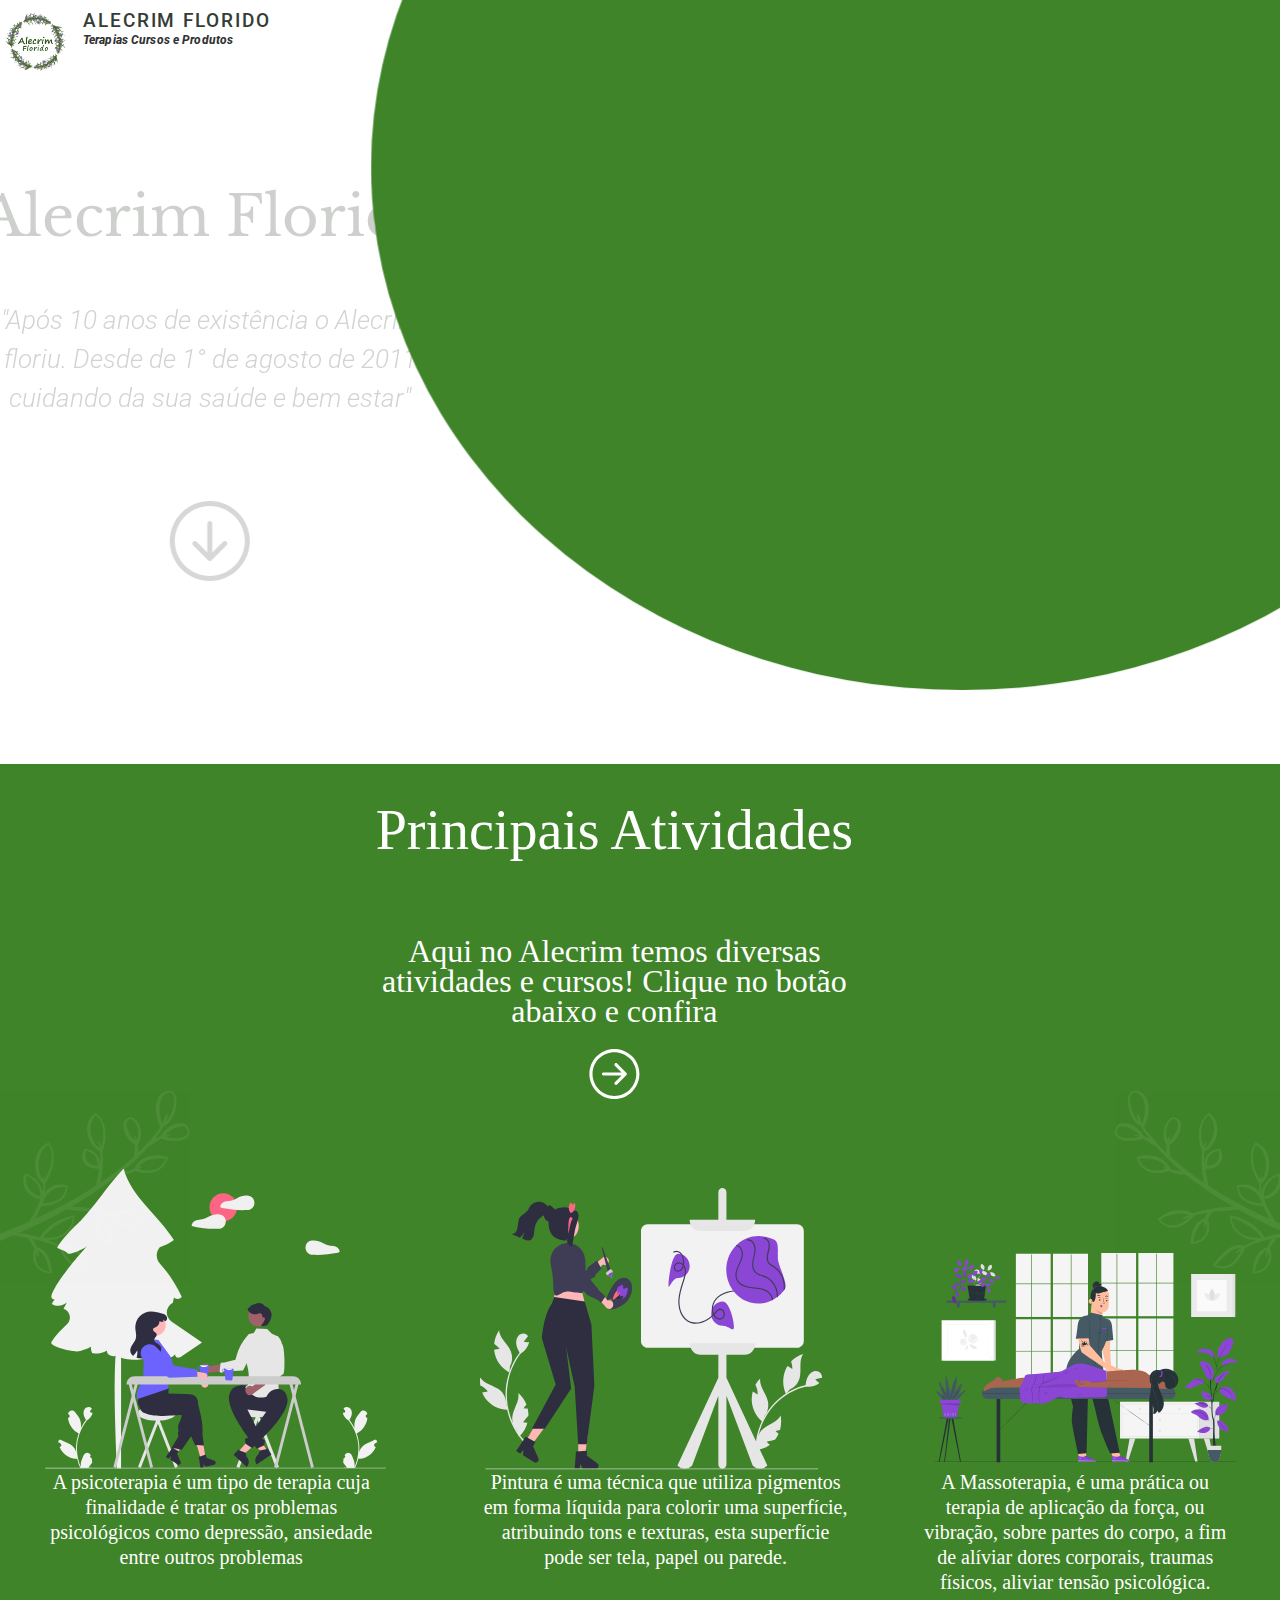
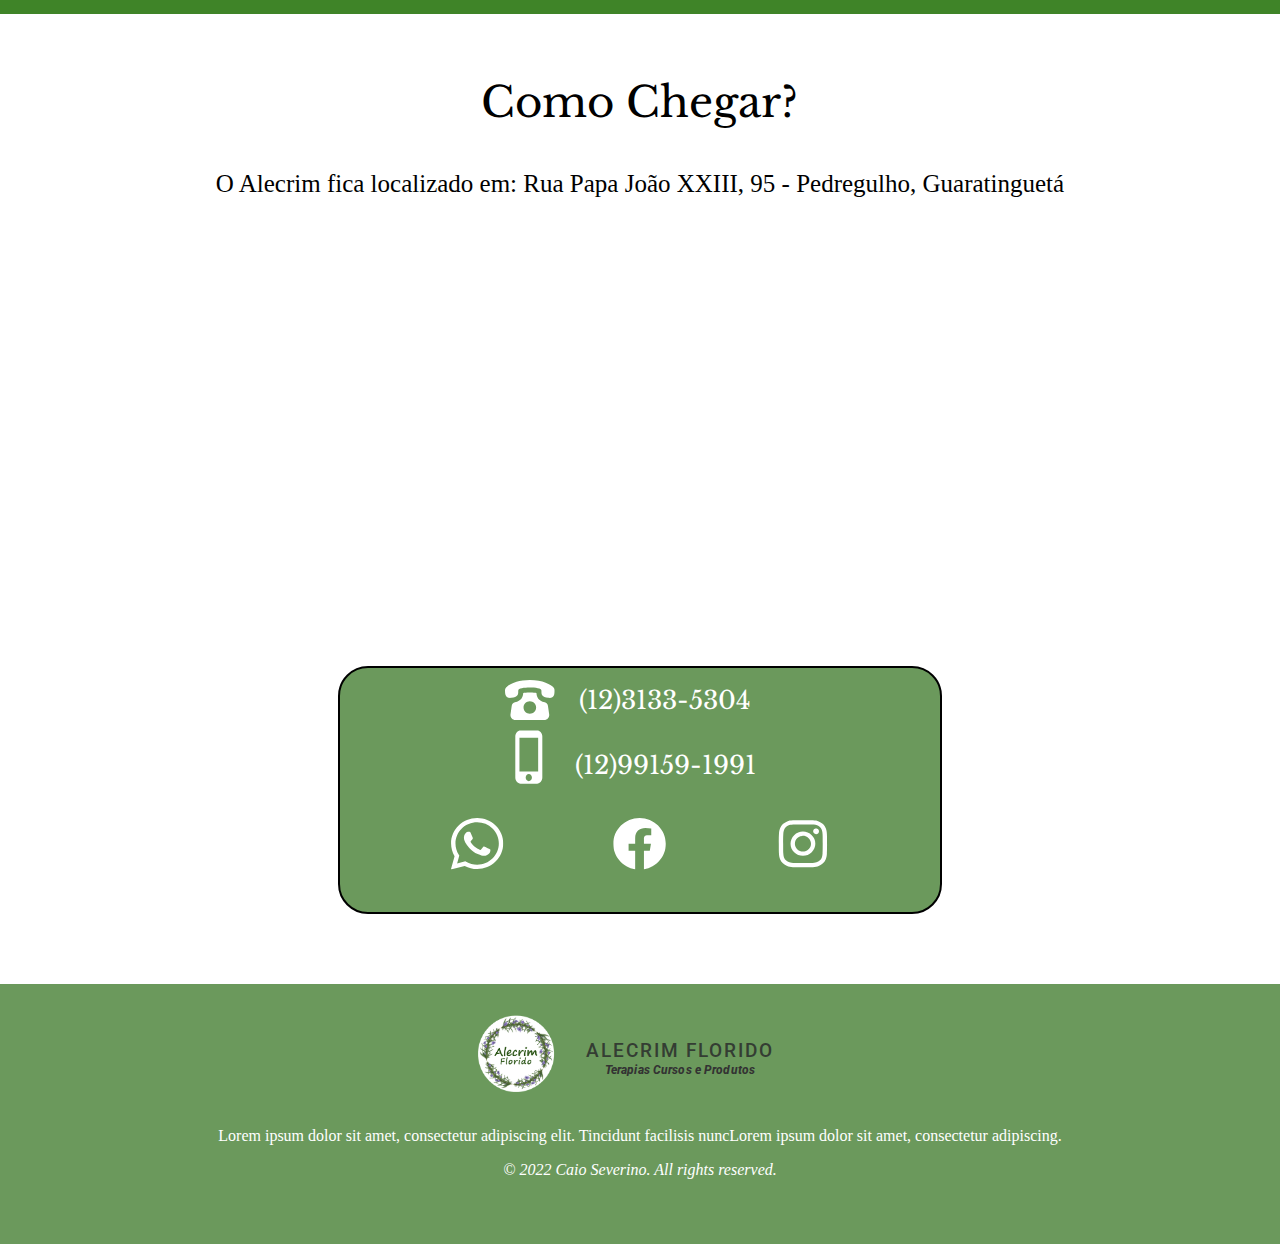
==== Site/index.html @ 1a69c596 "17-02-22" ====
<!DOCTYPE html>
<html>
<head>
    <meta charset='utf-8'>
    <meta http-equiv='X-UA-Compatible' content='IE=edge'>
    <title>Inicio</title>
    <meta name='viewport' content='width=device-width, initial-scale=1'>
    <link rel="stylesheet" href="reset.css">
    <link rel="stylesheet" href="css/index.css">
    
</head>
<body>
    <header id="header">
        <img src="imagens/index/mobile/logo-header.png" alt="">
        <div class="nome-logo">
            <h1>Alecrim Florido</h1>
            <h3>Terapias Cursos e Produtos</h3>
      </div>
      <nav id="nav">
        <button id="btn-menu">
            <span class="ham"></span>    
        </button>
        <ul class="menu">
            <li><a href="#InicioSec">Home</a></li>
            <li><a href="#ActiveSec">Atividades</a></li>
            <li><a href="/">Profissionais</a></li>
            <li><a href="/">Chás</a></li>
            <li><a href="#MapSec">Como Chegar?</a></li>
            <li><a href="#InfoSec">Contato</a></li>
        </ul>
     </nav>
    </header>
        
    <section class="inicio"  id="InicioSec">
        <h1>Alecrim Florido</h1>
        <h4>"Após 10 anos de existência o Alecrim floriu. Desde de 1° de agosto de 2011 cuidando da sua saúde e bem estar"</h4>
       <button id="inicio-btn">
        <a href="#ActiveSec">
            <svg width="80" height="80" viewBox="0 0 80 80" fill="none" xmlns="http://www.w3.org/2000/svg">
                <path fill-rule="evenodd" clip-rule="evenodd" d="M5 40C5 49.2826 8.68749 58.185 15.2513 64.7487C21.815 71.3125 30.7174 75 40 75C49.2826 75 58.185 71.3125 64.7487 64.7487C71.3125 58.185 75 49.2826 75 40C75 30.7174 71.3125 21.815 64.7487 15.2513C58.185 8.68749 49.2826 5 40 5C30.7174 5 21.815 8.68749 15.2513 15.2513C8.68749 21.815 5 30.7174 5 40ZM80 40C80 50.6087 75.7857 60.7828 68.2843 68.2843C60.7828 75.7857 50.6087 80 40 80C29.3913 80 19.2172 75.7857 11.7157 68.2843C4.21427 60.7828 0 50.6087 0 40C0 29.3913 4.21427 19.2172 11.7157 11.7157C19.2172 4.21427 29.3913 0 40 0C50.6087 0 60.7828 4.21427 68.2843 11.7157C75.7857 19.2172 80 29.3913 80 40ZM42.5 22.5C42.5 21.837 42.2366 21.2011 41.7678 20.7322C41.2989 20.2634 40.663 20 40 20C39.337 20 38.7011 20.2634 38.2322 20.7322C37.7634 21.2011 37.5 21.837 37.5 22.5V51.465L26.77 40.73C26.3006 40.2606 25.6639 39.9968 25 39.9968C24.3361 39.9968 23.6994 40.2606 23.23 40.73C22.7606 41.1994 22.4968 41.8361 22.4968 42.5C22.4968 43.1639 22.7606 43.8006 23.23 44.27L38.23 59.27C38.4622 59.5028 38.7381 59.6875 39.0418 59.8136C39.3456 59.9396 39.6712 60.0045 40 60.0045C40.3288 60.0045 40.6544 59.9396 40.9582 59.8136C41.2619 59.6875 41.5378 59.5028 41.77 59.27L56.77 44.27C57.2394 43.8006 57.5032 43.1639 57.5032 42.5C57.5032 41.8361 57.2394 41.1994 56.77 40.73C56.3006 40.2606 55.6639 39.9968 55 39.9968C54.3361 39.9968 53.6994 40.2606 53.23 40.73L42.5 51.465V22.5Z" fill="black"/>
            </svg> 
        </a>
     </button>
            <div class="ret"></div> 
        <div class="eclipse"></div>    
    </section>


    <section class="active" id="ActiveSec">
        <h2>Principais Atividades</h2>
        <svg width="343" height="302" id="psico"viewBox="0 0 343 302" fill="none" xmlns="http://www.w3.org/2000/svg">
            <g clip-path="url(#clip0_532_939)">
            <path d="M127.835 134.904C127.979 134.823 128.12 134.741 128.259 134.655C128.613 132.932 128.967 131.209 129.321 129.486C131.407 131.685 135.507 131.27 137.124 128.696C131.487 116.484 124.074 105.202 115.135 95.2281C113.186 93.0432 112.092 90.2092 112.061 87.2614C112.03 84.3136 113.062 81.4562 114.964 79.2289C114.998 79.1885 115.032 79.1477 115.065 79.1067C120.114 77.3751 124.894 74.9236 129.263 71.8257C114.28 47.3788 85.7116 27.9573 78.9211 0C58.4922 22.2805 56.199 30.1276 35.7701 52.4081C35.7701 52.4081 16.4263 70.1355 12.2511 79.6625C13.277 80.7569 22.4614 83.3832 22.8145 85.535C29.8188 86.1053 41.9535 78.3082 41.9535 78.3082C41.9535 78.3082 15.4676 106.986 7.42621 124.65C6.70208 126.24 6.01433 128.057 6.62096 129.697C7.10529 131.007 8.84275 131.762 9.96178 131.242C8.62503 132.551 7.55173 134.112 6.80161 135.838C11.3743 138.977 18.1179 138.287 21.9825 134.285C20.8624 136.41 19.7424 138.535 18.6223 140.66L18.6243 140.665C20.1375 141.168 21.4955 142.062 22.5641 143.26C23.6327 144.459 24.3749 145.92 24.7175 147.498C25.06 149.077 24.9911 150.72 24.5174 152.263C24.0437 153.807 23.1816 155.198 22.0164 156.299C15.0659 162.865 8.71503 169.765 6.3879 174.31C4.19867 178.585 26.6771 183.739 31.7331 183.527C36.789 183.316 41.515 181.06 46.0814 178.845C45.8589 180.96 46.2571 183.094 47.2261 184.979C49.7269 185.596 52.3237 185.699 54.8641 185.281C57.4046 184.864 59.8373 183.936 62.0194 182.551C61.7469 188.27 71.4525 190.533 73.6641 185.266C72.8343 188.363 76.8686 190.28 79.9795 190.84C88.856 192.441 99.5676 193.414 105.344 186.384C111.991 193.192 124.174 193.062 130.783 186.278C130.133 187.449 131.128 189.418 132.601 189.729C134.337 190.094 136.025 189.047 137.499 188.046C144.17 183.517 150.841 178.988 157.512 174.458L126.797 153.429C120.113 148.853 120.766 138.839 127.835 134.904Z" fill="#F2F2F2"/>
            <path d="M76.3149 300.857H71.9764C69.9215 250.762 68.4416 202.825 71.9764 173.695H76.315L76.3149 300.857Z" fill="#F2F2F2"/>
            <path d="M299.636 290.425C299.923 290.438 300.207 290.362 300.45 290.206C300.693 290.049 300.882 289.821 300.993 289.552C301.104 289.283 301.131 288.986 301.07 288.7C301.009 288.415 300.863 288.156 300.652 287.958C300.616 287.815 300.591 287.713 300.556 287.57C300.568 287.539 300.581 287.508 300.594 287.477C300.883 286.784 301.367 286.192 301.986 285.777C302.606 285.362 303.332 285.143 304.073 285.145C304.815 285.148 305.539 285.373 306.155 285.793C306.771 286.213 307.251 286.808 307.536 287.503C308.671 290.281 310.116 293.063 310.472 295.999C310.629 297.297 310.563 298.613 310.277 299.888C312.944 293.98 314.328 287.559 314.337 281.06C314.338 279.429 314.249 277.799 314.07 276.179C313.922 274.85 313.718 273.531 313.456 272.221C312.026 265.114 308.958 258.454 304.502 252.785C302.345 251.59 300.601 249.752 299.504 247.519C299.107 246.717 298.826 245.86 298.67 244.976C298.914 245.008 299.161 245.028 299.404 245.044C299.48 245.049 299.56 245.053 299.636 245.057L299.664 245.058C299.932 245.07 300.197 245.004 300.428 244.866C300.659 244.729 300.846 244.527 300.966 244.284C301.087 244.041 301.136 243.768 301.107 243.498C301.078 243.228 300.973 242.972 300.804 242.761C300.699 242.629 300.594 242.498 300.489 242.367C300.33 242.164 300.166 241.966 300.007 241.763C299.988 241.744 299.971 241.724 299.955 241.703C299.771 241.472 299.588 241.245 299.404 241.014C299.739 240.486 300.19 240.044 300.72 239.722C302.559 238.628 305.096 239.386 306.424 241.075C307.756 242.764 308.007 245.134 307.545 247.244C307.09 249.04 306.337 250.744 305.319 252.283C305.419 252.413 305.523 252.538 305.622 252.668C307.445 255.048 309.034 257.605 310.366 260.3C310.042 257.28 310.428 254.226 311.493 251.388C312.573 248.743 314.596 246.515 316.378 244.229C318.519 241.482 322.908 242.681 323.285 246.163C323.288 246.196 323.292 246.23 323.295 246.264C323.031 246.415 322.772 246.576 322.518 246.747C322.2 246.963 321.953 247.271 321.81 247.632C321.667 247.993 321.635 248.39 321.718 248.769C321.801 249.149 321.995 249.495 322.274 249.761C322.554 250.027 322.906 250.201 323.284 250.26L323.323 250.266C323.229 251.235 323.062 252.195 322.825 253.138C322.136 255.771 320.92 258.231 319.251 260.364C317.583 262.497 315.498 264.257 313.129 265.533C312.973 265.614 312.822 265.695 312.666 265.772C314.004 269.623 314.843 273.635 315.163 277.706C315.344 280.107 315.333 282.52 315.131 284.92L315.143 284.835C315.653 282.166 317.055 279.758 319.111 278.018C322.165 275.47 326.48 274.531 329.775 272.483C330.125 272.255 330.532 272.133 330.948 272.132C331.364 272.131 331.772 272.251 332.123 272.478C332.475 272.704 332.755 273.028 332.931 273.411C333.107 273.794 333.171 274.22 333.117 274.639C333.112 274.669 333.108 274.699 333.103 274.728C332.612 274.932 332.134 275.166 331.671 275.429C331.407 275.581 331.147 275.742 330.894 275.912C330.575 276.128 330.329 276.437 330.186 276.798C330.043 277.159 330.011 277.555 330.094 277.935C330.177 278.315 330.371 278.66 330.65 278.926C330.93 279.192 331.282 279.366 331.66 279.425L331.699 279.431C331.727 279.435 331.751 279.439 331.779 279.443C330.94 281.479 329.762 283.352 328.297 284.981C326.487 286.953 324.3 288.529 321.869 289.612C319.439 290.695 316.816 291.263 314.162 291.28H314.158C313.437 294.46 312.393 297.555 311.043 300.515H299.915C299.875 300.39 299.839 300.26 299.803 300.135C300.833 300.2 301.867 300.138 302.882 299.948C302.057 298.919 301.231 297.882 300.405 296.854C300.387 296.834 300.37 296.814 300.354 296.793C299.935 296.266 299.512 295.744 299.093 295.217L299.093 295.216C299.071 293.602 299.253 291.992 299.636 290.425L299.636 290.425Z" fill="#F2F2F2"/>
            <path d="M46.7724 290.425C46.4853 290.438 46.2012 290.362 45.9584 290.206C45.7156 290.05 45.526 289.821 45.4151 289.552C45.3043 289.283 45.2776 288.986 45.3387 288.7C45.3998 288.415 45.5457 288.156 45.7567 287.958C45.7921 287.815 45.8174 287.713 45.8527 287.57C45.8401 287.539 45.8274 287.508 45.8146 287.477C45.5254 286.784 45.0409 286.192 44.4218 285.777C43.8028 285.362 43.0768 285.143 42.3351 285.145C41.5934 285.148 40.869 285.373 40.253 285.793C39.637 286.213 39.1568 286.808 38.8728 287.503C37.7374 290.281 36.2919 293.063 35.9359 295.999C35.7792 297.297 35.8453 298.613 36.1314 299.888C33.4647 293.98 32.08 287.559 32.071 281.06C32.0705 279.429 32.1597 277.799 32.3383 276.179C32.4859 274.85 32.6906 273.531 32.9525 272.221C34.3818 265.114 37.4505 258.454 41.9067 252.785C44.0635 251.59 45.8077 249.752 46.9043 247.519C47.3016 246.717 47.5824 245.86 47.7379 244.976C47.4946 245.008 47.2473 245.028 47.004 245.044C46.9282 245.048 46.8485 245.053 46.7727 245.057L46.7441 245.058C46.4767 245.07 46.2116 245.004 45.9805 244.866C45.7495 244.729 45.5625 244.527 45.4421 244.284C45.3216 244.041 45.2727 243.768 45.3014 243.498C45.3301 243.228 45.4351 242.972 45.6038 242.761C45.7089 242.629 45.814 242.498 45.9191 242.367C46.0787 242.164 46.2422 241.966 46.4017 241.763C46.4201 241.744 46.4375 241.724 46.4536 241.703C46.6371 241.472 46.8205 241.245 47.004 241.014C46.6691 240.486 46.2187 240.044 45.6878 239.722C43.8491 238.628 41.3124 239.386 39.9842 241.075C38.6521 242.764 38.4008 245.134 38.8634 247.244C39.3184 249.04 40.071 250.744 41.089 252.283C40.9893 252.413 40.8856 252.538 40.7859 252.668C38.9631 255.048 37.3745 257.605 36.0427 260.3C36.3665 257.28 35.98 254.226 34.9148 251.388C33.8353 248.743 31.8118 246.515 30.0299 244.229C27.8896 241.482 23.5006 242.681 23.1235 246.163C23.1199 246.196 23.1163 246.23 23.1128 246.264C23.3775 246.415 23.6366 246.576 23.8901 246.747C24.2085 246.963 24.4553 247.271 24.598 247.632C24.7407 247.993 24.7727 248.39 24.6899 248.769C24.6071 249.149 24.4132 249.495 24.1337 249.761C23.8542 250.027 23.5022 250.201 23.1237 250.26L23.0849 250.266C23.1792 251.235 23.3459 252.195 23.5835 253.138C24.2719 255.771 25.4886 258.231 27.1571 260.364C28.8256 262.497 30.9099 264.257 33.2795 265.533C33.4351 265.614 33.5867 265.695 33.7422 265.772C32.4042 269.623 31.5649 273.635 31.2454 277.706C31.0645 280.107 31.0752 282.52 31.2773 284.92L31.2653 284.835C30.7548 282.166 29.353 279.758 27.2968 278.018C24.2427 275.47 19.9279 274.531 16.6332 272.483C16.283 272.255 15.8759 272.133 15.4598 272.132C15.0436 272.131 14.6359 272.251 14.2847 272.478C13.9334 272.704 13.6533 273.028 13.4774 273.411C13.3014 273.794 13.237 274.22 13.2916 274.639C13.296 274.669 13.3005 274.699 13.3051 274.728C13.7962 274.932 14.2744 275.166 14.7369 275.429C15.0016 275.581 15.2607 275.742 15.5142 275.912C15.8326 276.128 16.0794 276.437 16.2221 276.798C16.3648 277.159 16.3969 277.555 16.314 277.935C16.2312 278.315 16.0373 278.66 15.7579 278.926C15.4784 279.192 15.1263 279.366 14.7478 279.425L14.709 279.431C14.6811 279.435 14.6572 279.439 14.6293 279.443C15.4685 281.478 16.6463 283.352 18.1112 284.981C19.9209 286.953 22.1081 288.529 24.5387 289.612C26.9694 290.695 29.5922 291.263 32.2465 291.28H32.2505C32.971 294.46 34.015 297.555 35.3656 300.515H46.4935C46.5334 300.39 46.5693 300.26 46.6052 300.135C45.5752 300.2 44.5411 300.138 43.526 299.948C44.3517 298.919 45.1773 297.882 46.0029 296.854C46.0213 296.834 46.0386 296.814 46.0547 296.793C46.4735 296.266 46.8963 295.744 47.3151 295.217L47.3153 295.216C47.3377 293.602 47.1553 291.992 46.7727 290.425L46.7724 290.425Z" fill="#F2F2F2"/>
            <path d="M211.081 238.578L208.192 239.734L231.722 300.371L234.611 299.215L211.081 238.578Z" fill="#E6E6E6"/>
            <path d="M191.976 299.215L194.865 300.371L218.395 239.734L215.506 238.578L191.976 299.215Z" fill="#E6E6E6"/>
            <path d="M212.086 249.66C223.424 249.66 232.615 246.052 232.615 241.601C232.615 237.15 223.424 233.542 212.086 233.542C200.748 233.542 191.557 237.15 191.557 241.601C191.557 246.052 200.748 249.66 212.086 249.66Z" fill="#E6E6E6"/>
            <path d="M229.216 245.027L196.371 241.026C194.854 240.842 193.387 240.355 192.055 239.595C190.723 238.834 189.552 237.815 188.608 236.595C187.664 235.375 186.966 233.978 186.553 232.483C186.141 230.989 186.022 229.427 186.204 227.886C186.386 226.346 186.865 224.856 187.613 223.503C188.362 222.151 189.366 220.961 190.567 220.002C191.769 219.043 193.144 218.334 194.616 217.915C196.087 217.496 197.625 217.376 199.142 217.561L231.987 221.561C235.051 221.935 237.844 223.529 239.75 225.993C241.657 228.457 242.522 231.59 242.154 234.701C241.787 237.813 240.217 240.649 237.791 242.586C235.365 244.522 232.28 245.4 229.216 245.027Z" fill="#2F2E41"/>
            <path d="M222.776 161.136L227.59 165.879L233.744 168.651C233.207 169.029 230.373 207.801 234.024 209.415C237.132 210.789 233.964 211.925 234.072 215.123C234.179 218.322 234.581 224.9 234.581 224.9C217.496 231.58 210.865 232.227 200.933 220.765C200.865 220.123 201.014 219.476 201.358 218.932C201.701 218.387 202.217 217.979 202.82 217.773C205.022 216.91 201.658 211.217 203.453 210.552C205.248 209.888 203.76 202.044 203.76 202.044L199.937 184.372L199.001 181.702L203.832 166.654L209.284 165.353L211.973 160.501L222.776 161.136Z" fill="#E6E6E6"/>
            <path d="M158.41 196.949C158.933 196.513 159.543 196.2 160.198 196.03C160.853 195.86 161.537 195.838 162.202 195.966C162.866 196.093 163.495 196.367 164.044 196.768C164.593 197.169 165.049 197.688 165.379 198.287L181.562 195.359L178.183 203.327L163.333 204.886C162.305 205.382 161.133 205.479 160.04 205.157C158.947 204.835 158.007 204.117 157.4 203.138C156.794 202.16 156.561 200.99 156.747 199.849C156.933 198.708 157.525 197.676 158.41 196.949H158.41Z" fill="#A0616A"/>
            <path d="M175.143 203.924C176.563 205.414 177.958 205.235 179.333 203.688L198.591 202.607L198.65 202.493C198.718 202.363 202.776 194.555 206.376 187.248C206.93 186.122 207.473 185.009 207.99 183.937C208.213 183.475 208.43 183.021 208.642 182.575C210.071 179.57 211.209 177.03 211.654 175.695C212.683 172.709 212.675 169.454 211.632 166.473L211.602 166.401L211.535 166.362C210.168 165.567 208.575 165.268 207.019 165.516C205.463 165.764 204.036 166.543 202.974 167.725C197.878 173.458 194.163 180.316 192.124 187.758L190.969 191.992L179.05 194.99C177.834 194.324 176.785 194.489 175.96 195.768L175.143 203.924Z" fill="#E6E6E6"/>
            <path d="M193.852 284.114L197.942 287.904L214.283 273.686L208.246 268.092L193.852 284.114Z" fill="#FFB6B6"/>
            <path d="M194.027 281.792L195.178 282.858L201.341 285.167L202.082 289.256L202.082 289.256C203.443 290.518 204.255 292.277 204.34 294.146C204.424 296.016 203.773 297.843 202.531 299.226L202.379 299.395L189.191 287.174L194.027 281.792Z" fill="#2F2E41"/>
            <path d="M224.835 239.881L221.305 232.958C221.6 225.948 227.587 220.472 234.461 221.17C238.289 221.559 241.802 223.874 243.05 230.408C246.26 247.21 207.54 280.466 207.54 280.466L200.815 275.887L200.664 271.312L204.607 269.044L204.752 265.152L208.492 263.52L224.835 239.881Z" fill="#2F2E41"/>
            <path d="M224.936 148.911C225.493 143.019 221.242 137.782 215.44 137.216C209.637 136.649 204.481 140.967 203.924 146.86C203.366 152.753 207.617 157.989 213.42 158.556C219.222 159.122 224.378 154.804 224.936 148.911Z" fill="#A0616A"/>
            <path d="M222.927 283.063L218.306 286.16L204.346 269.53L211.166 264.959L222.927 283.063Z" fill="#FFB6B6"/>
            <path d="M227.062 286.823L212.161 296.808L212.036 296.617C211.022 295.054 210.659 293.147 211.029 291.313C211.399 289.48 212.471 287.871 214.009 286.84L214.01 286.84L215.369 282.919L221.81 281.613L223.111 280.741L227.062 286.823Z" fill="#2F2E41"/>
            <path d="M201.806 239.209L206.175 231.995C206.959 225.024 201.885 218.667 194.988 218.269C191.147 218.048 187.321 219.779 185.086 226.036C179.339 242.125 212.486 281.101 212.486 281.101L219.831 277.642L220.681 273.146L217.135 270.282L217.588 266.415L214.144 264.211L201.806 239.209Z" fill="#2F2E41"/>
            <path d="M218.04 150.441C218.05 150.303 218.06 150.164 218.069 150.025C218.023 150.159 218.013 150.302 218.04 150.441Z" fill="#2F2E41"/>
            <path d="M227.121 145.479C226.743 143.719 225.9 142.098 224.682 140.788C223.464 139.479 221.919 138.531 220.21 138.048C219.742 137.251 219.104 136.571 218.343 136.058C217.582 135.545 216.717 135.212 215.813 135.083C214.114 134.853 212.411 135.364 210.778 135.892C209.769 136.217 208.763 136.551 207.759 136.894C206.941 137.172 205.937 137.809 206.208 138.64C206.002 138.531 205.766 138.494 205.537 138.535C205.307 138.576 205.098 138.693 204.941 138.867C204.784 139.042 204.689 139.264 204.669 139.499C204.649 139.735 204.707 139.97 204.832 140.169C204.453 139.673 203.577 139.991 203.366 140.581C203.155 141.172 203.404 141.826 203.712 142.371C204.64 143.92 206.047 145.112 207.714 145.761C209.38 146.411 211.212 146.481 212.922 145.96C213.921 145.627 214.943 145.081 215.967 145.325C216.934 145.555 217.63 146.466 217.905 147.435C218.106 148.282 218.161 149.158 218.068 150.025C218.198 149.717 218.444 149.475 218.75 149.35C219.056 149.226 219.398 149.23 219.702 149.362C220.432 149.731 220.694 150.706 220.513 151.514C220.332 152.323 218.434 155.456 217.932 156.11C217.383 156.727 216.979 157.462 216.75 158.261C218.55 157.98 220.35 157.699 222.149 157.418L222.247 157.517C225.037 155.315 227.827 148.995 227.121 145.479Z" fill="#2F2E41"/>
            <path d="M201.263 220.974C201.512 220.335 201.896 219.76 202.387 219.288C202.879 218.817 203.466 218.46 204.108 218.244C204.75 218.028 205.431 217.958 206.102 218.038C206.774 218.118 207.42 218.347 207.995 218.708L220.745 208.171L221.598 216.803L209.36 225.486C208.699 226.427 207.721 227.089 206.611 227.346C205.501 227.604 204.336 227.439 203.338 226.882C202.34 226.326 201.578 225.418 201.195 224.329C200.812 223.24 200.836 222.046 201.263 220.974L201.263 220.974Z" fill="#A0616A"/>
            <path d="M221.435 218.403C222.971 218.961 224.159 218.547 224.644 216.17L239.097 206.113L239.094 205.985C240.979 205.836 240.548 177.529 237.657 176.145C237.129 173.026 235.567 170.185 233.23 168.093L233.169 168.044L233.092 168.043C231.517 168.022 229.982 168.546 228.74 169.53C227.497 170.514 226.622 171.898 226.259 173.455C224.543 180.98 224.573 188.807 226.346 196.318L227.36 200.59L221.05 206.014C219.307 205.55 218.534 206.263 218.662 208.067L221.435 218.403Z" fill="#E6E6E6"/>
            <path d="M111.183 242.715L108.488 243.793L130.443 300.371L133.138 299.292L111.183 242.715Z" fill="#E6E6E6"/>
            <path d="M93.3572 299.292L96.0527 300.371L118.008 243.794L115.312 242.715L93.3572 299.292Z" fill="#E6E6E6"/>
            <path d="M112.121 253.055C122.7 253.055 131.275 249.688 131.275 245.536C131.275 241.383 122.7 238.016 112.121 238.016C101.542 238.016 92.9663 241.383 92.9663 245.536C92.9663 249.688 101.542 253.055 112.121 253.055Z" fill="#E6E6E6"/>
            <path d="M100.499 158.875C100.933 161.633 102.428 164.103 104.654 165.741C106.881 167.38 109.657 168.054 112.372 167.614C112.68 167.565 112.983 167.501 113.282 167.423C115.792 166.778 117.973 165.203 119.397 163.008C120.821 160.812 121.384 158.155 120.977 155.559C120.848 154.732 120.621 153.924 120.302 153.153C119.324 150.776 117.521 148.846 115.235 147.729C112.95 146.611 110.34 146.383 107.9 147.088C105.46 147.793 103.359 149.382 101.996 151.554C100.632 153.726 100.099 156.331 100.499 158.875H100.499Z" fill="#FFB6B6"/>
            <path d="M156.401 292.011L161.058 290.605L157.978 271.273L151.105 273.348L156.401 292.011Z" fill="#FFB6B6"/>
            <path d="M127.843 284.38C128.126 284.631 128.41 284.879 128.697 285.127C129.269 285.623 129.847 286.113 130.427 286.597C130.718 286.839 131.013 287.082 131.305 287.321L131.304 287.33L131.322 287.337L131.328 287.341L131.798 287.542L132.795 285.769L133.255 284.953L133.905 283.796L135.095 281.68L141.363 270.54L134.76 267.714L134.336 268.741L134.333 268.74L134.123 269.25L130.181 278.751L129.376 280.694L129.35 280.753L128.866 281.913L128.449 282.919L127.983 284.042L127.843 284.38Z" fill="#FFB6B6"/>
            <path d="M93.3438 236.168C93.6686 236.948 94.0035 237.727 94.3425 238.5C94.9721 239.938 95.627 241.361 96.3071 242.768C96.3066 242.771 96.3098 242.772 96.3125 242.776C96.7494 243.34 97.2495 243.85 97.8028 244.297C97.8252 244.32 97.8518 244.338 97.8747 244.358C98.283 244.681 98.7291 244.952 99.2027 245.164C99.3737 245.238 99.5479 245.312 99.7189 245.386C100.337 245.644 100.952 245.879 101.567 246.097C102.661 246.482 103.753 246.807 104.843 247.074C104.931 247.098 105.019 247.119 105.107 247.14C109.604 248.211 114.118 248.378 118.881 248.227C121.233 248.155 123.645 248.003 126.144 247.846C126.961 247.792 127.78 247.742 128.609 247.693C128.671 247.69 128.738 247.684 128.803 247.681C129.988 247.61 131.191 247.545 132.422 247.489C133.971 247.417 135.567 247.362 137.221 247.334L136.747 249.618C136.376 251.374 135.741 253.061 134.865 254.621C133.86 256.552 133.065 258.079 133.688 261.625L133.988 263.342C133.575 264.104 133.342 264.953 133.306 265.822C133.271 266.691 133.434 267.556 133.784 268.35L133.868 268.539L127.406 279.652L126.987 280.372L129.349 280.752L132.255 281.223L137.18 282.015L146.545 268.678L146.993 268.042L146.999 268.007L150.604 240.062C150.632 239.815 150.652 239.563 150.659 239.313C150.703 238.176 150.524 237.042 150.132 235.977C149.741 234.911 149.144 233.935 148.377 233.107C147.643 232.307 146.759 231.663 145.778 231.213C144.797 230.763 143.737 230.516 142.661 230.486L140.179 230.414L135.107 230.267L131.535 230.166L131.463 230.164L120.927 229.86L120.665 226.673L120.536 226.599L116.442 224.282L102.282 216.267L102.245 216.248L101.314 215.721L101.166 215.896C101.122 215.949 101.078 216.001 101.037 216.054C99.7823 217.676 98.6939 219.425 97.7888 221.271C96.2813 224.284 94.9441 227.381 93.7834 230.548C93.7326 230.685 93.6871 230.811 93.6467 230.923L93.6316 230.957C93.6135 231.011 93.6016 231.045 93.5969 231.054C93.0217 232.465 92.9844 234.292 93.3438 236.168Z" fill="#2F2E41"/>
            <path d="M94.3086 225.811C94.3885 225.612 94.4817 225.412 94.577 225.218C95.3221 223.759 96.1459 222.342 97.0446 220.974C98.0568 219.416 99.2372 217.762 100.612 215.987C101.278 215.127 101.988 214.236 102.744 213.314C103.122 212.852 103.514 212.382 103.919 211.904C103.935 211.882 103.952 211.861 103.971 211.84L104.087 211.7L118.646 216.114L122.905 217.745L123.961 220.614L123.933 221.321C123.936 221.321 123.936 221.321 123.932 221.324L123.86 223.252L123.859 223.255L123.765 225.802L123.791 225.803L132.179 226.043L140.823 226.292L145.466 226.426C146.543 226.456 147.602 226.704 148.584 227.154C149.565 227.604 150.448 228.247 151.182 229.047C151.949 229.876 152.546 230.852 152.937 231.917C153.329 232.983 153.508 234.117 153.464 235.254C153.457 235.484 153.44 235.72 153.414 235.951L156.095 246.971C157.7 253.563 158.317 260.362 157.924 267.14L159.477 277.867L159.023 277.837L152.254 277.394L150.466 277.278L147.484 270.903C147.144 270.176 146.829 269.434 146.546 268.68C146.078 267.448 145.688 266.187 145.378 264.904L140.15 243.274C139.484 243.283 138.825 243.287 138.173 243.287C135.156 243.299 132.271 243.24 129.517 243.11C120.564 242.693 112.933 241.545 106.283 239.608C104.415 239.065 102.623 238.459 100.905 237.789C100.275 237.545 99.6549 237.292 99.0451 237.03C98.9012 236.97 98.7605 236.911 98.6202 236.849C97.3598 236.293 96.2568 235.426 95.412 234.325C94.5672 233.225 94.0077 231.926 93.7846 230.55C93.5112 228.951 93.693 227.307 94.3086 225.811Z" fill="#2F2E41"/>
            <path d="M155.486 288.789L160.526 287.262L161.316 287.022L162.033 290.136L169.938 293.285C170.329 293.44 170.661 293.718 170.885 294.079C171.109 294.439 171.214 294.863 171.184 295.288C171.154 295.713 170.991 296.118 170.719 296.442C170.446 296.766 170.079 296.994 169.67 297.091L161.15 299.12L158.972 296.39L159.109 299.606L155.9 300.371L154.261 289.161L155.486 288.789Z" fill="#2F2E41"/>
            <path d="M127.406 279.652L126.987 280.373L127.286 280.421L127.406 279.652Z" fill="#2F2E41"/>
            <path d="M128.891 280.847L133.53 283.364L134.258 283.758L132.61 286.483L136.045 294.37C136.216 294.759 136.259 295.194 136.168 295.611C136.078 296.027 135.859 296.403 135.543 296.684C135.227 296.965 134.831 297.135 134.413 297.171C133.994 297.207 133.576 297.106 133.218 296.883L125.758 292.237L126.102 288.739L123.971 291.123L121.16 289.373L127.763 280.237L128.891 280.847Z" fill="#2F2E41"/>
            <path d="M161.332 219.731C160.839 219.884 160.319 219.926 159.808 219.853C159.297 219.78 158.808 219.594 158.375 219.309C157.943 219.023 157.577 218.645 157.304 218.2C157.031 217.755 156.858 217.255 156.796 216.735L144.539 214.038L149.198 209.409L160.122 212.68C160.99 212.632 161.844 212.909 162.524 213.458C163.204 214.007 163.662 214.791 163.811 215.66C163.96 216.529 163.79 217.423 163.333 218.174C162.876 218.924 162.165 219.478 161.332 219.731V219.731Z" fill="#FFB6B6"/>
            <path d="M125.336 213.916L102.712 194.28C100.92 192.722 99.8104 190.505 99.6259 188.117C99.4415 185.729 100.197 183.363 101.728 181.54C102.577 180.532 103.633 179.726 104.823 179.179C106.013 178.632 107.307 178.358 108.612 178.376C109.918 178.394 111.204 178.703 112.379 179.283C113.554 179.862 114.589 180.697 115.41 181.729L132.024 202.593L154.309 208.704L153.731 216.18L125.336 213.916Z" fill="#6C63FF"/>
            <path d="M98.9506 193.757L98.4714 211.579C91.8772 222.893 91.1272 228.387 92.9525 231.317L123.557 220.864L124.014 219.755L121.94 212.187L124.507 203.97C124.959 203.112 131.095 197.838 125.343 187.833L113.77 171.999L109.586 171.657C108.058 175.642 105.727 177.619 102.972 178.538C96.7442 184.336 97.6591 185.279 98.9506 193.757Z" fill="#6C63FF"/>
            <path d="M122.323 151.282C122.162 151.745 121.909 152.169 121.579 152.528C121.25 152.887 120.851 153.173 120.408 153.368C119.7 152.691 118.936 152.078 118.122 151.537C118.475 152.266 118.765 153.026 118.988 153.806C118.972 153.81 118.959 153.81 118.943 153.813C117.475 154.012 116 153.643 114.565 153.277L114.764 153.463C114.776 154.632 114.46 155.78 113.852 156.773C113.244 157.765 112.37 158.561 111.332 159.067C110.183 159.603 108.667 159.976 108.384 161.225C108.132 162.33 109.076 163.321 109.984 163.978C110.891 164.635 111.954 165.354 112.102 166.479C112.34 168.31 110.029 169.471 109.636 171.272C109.295 172.815 110.47 174.287 111.761 175.169C113.052 176.052 114.571 176.66 115.569 177.876C117.336 180.031 116.767 183.467 114.944 185.576C114.747 185.806 114.537 186.023 114.313 186.227C113.815 185.587 113.269 184.986 112.681 184.428C111.974 183.751 111.209 183.138 110.396 182.598C110.749 183.327 111.039 184.086 111.262 184.867C111.552 185.868 111.737 186.899 111.812 187.94C110.5 188.573 109.123 189.058 107.708 189.388C104.143 190.274 100.475 190.657 96.807 190.526C95.1317 190.5 93.4662 190.26 91.8494 189.813C92.5896 187.438 92.8061 184.927 92.4836 182.457C91.5665 184.627 90.1474 186.541 88.3468 188.035C86.837 186.828 85.7166 185.118 85.5299 183.193C85.3014 180.826 86.4732 178.563 87.7738 176.585C89.0776 174.607 90.5778 172.678 91.1508 170.373C91.9878 167.012 90.7097 163.517 90.5456 160.054C90.4416 157.877 90.7814 155.701 91.5438 153.663C92.3061 151.626 93.4746 149.769 94.976 148.212C96.4773 146.654 98.2793 145.427 100.269 144.609C102.259 143.791 104.393 143.4 106.539 143.458C108.473 143.573 110.393 143.871 112.272 144.348C113.293 144.57 114.31 144.796 115.331 145.018C116.593 145.256 117.83 145.612 119.026 146.084C120.07 146.497 120.986 147.184 121.682 148.075C122.025 148.524 122.261 149.046 122.372 149.603C122.483 150.159 122.466 150.734 122.323 151.282Z" fill="#2F2E41"/>
            <path d="M256.699 216.634H81.8269V216.437C81.8293 214.304 82.6645 212.26 84.1493 210.752C85.6341 209.244 87.6472 208.396 89.7471 208.393H248.779C250.879 208.396 252.892 209.244 254.377 210.752C255.862 212.26 256.697 214.304 256.699 216.437V216.634Z" fill="#CCCCCC"/>
            <path d="M269.635 299.341L266.94 300.464L244.984 215.393L247.68 214.27L269.635 299.341Z" fill="#CCCCCC"/>
            <path d="M229.854 299.341L232.55 300.464L254.505 215.393L251.809 214.27L229.854 299.341Z" fill="#CCCCCC"/>
            <path d="M108.35 299.341L105.654 300.464L83.6997 215.393L86.3952 214.27L108.35 299.341Z" fill="#CCCCCC"/>
            <path d="M68.5691 299.341L71.2646 300.464L93.2193 215.393L90.5238 214.27L68.5691 299.341Z" fill="#CCCCCC"/>
            <path d="M189.214 202.168C189.267 202.008 189.285 201.838 189.267 201.671C189.25 201.503 189.197 201.341 189.112 201.196C189.028 201.05 188.914 200.925 188.778 200.828C188.642 200.732 188.487 200.666 188.324 200.635C188.264 200.622 188.202 200.614 188.141 200.612L180.698 200.416C180.531 200.415 180.366 200.449 180.212 200.516C180.059 200.583 179.921 200.682 179.808 200.807C179.704 200.784 179.598 200.773 179.491 200.773C179.259 200.767 179.028 200.807 178.812 200.892C178.596 200.976 178.398 201.103 178.23 201.265C178.061 201.427 177.926 201.622 177.832 201.837C177.738 202.052 177.687 202.284 177.681 202.519C177.675 202.755 177.715 202.989 177.798 203.209C177.882 203.429 178.007 203.63 178.167 203.8C178.327 203.971 178.518 204.107 178.73 204.203C178.942 204.298 179.171 204.35 179.402 204.356C179.669 204.361 179.933 204.306 180.176 204.194L180.861 211.63C180.927 211.874 181.069 212.091 181.266 212.246C181.463 212.402 181.704 212.489 181.953 212.494L186.792 212.62C187.039 212.625 187.282 212.549 187.485 212.405C187.688 212.261 187.84 212.055 187.921 211.817L189.214 202.168ZM179.418 203.843C179.084 203.834 178.767 203.691 178.537 203.445C178.306 203.2 178.181 202.871 178.189 202.532C178.197 202.193 178.337 201.87 178.578 201.636C178.82 201.401 179.143 201.273 179.477 201.28C179.501 201.28 179.521 201.292 179.545 201.292C179.492 201.497 179.493 201.713 179.549 201.918L180.036 203.69C179.848 203.797 179.634 203.85 179.418 203.843Z" fill="#6C63FF"/>
            <path d="M188.324 200.635C188.166 201.555 186.383 202.203 184.239 202.09C182.268 201.998 180.657 201.295 180.361 200.462C180.471 200.429 180.584 200.414 180.698 200.416L188.141 200.612C188.202 200.614 188.264 200.622 188.324 200.635Z" fill="white"/>
            <path d="M164.426 199.225C164.478 199.065 164.496 198.896 164.479 198.728C164.461 198.56 164.409 198.398 164.324 198.253C164.24 198.108 164.126 197.983 163.99 197.886C163.854 197.789 163.699 197.723 163.536 197.692C163.476 197.679 163.414 197.671 163.352 197.669L155.91 197.474C155.743 197.472 155.578 197.506 155.424 197.573C155.271 197.64 155.133 197.739 155.02 197.864C154.916 197.841 154.809 197.83 154.703 197.83C154.235 197.819 153.782 197.997 153.444 198.324C153.105 198.652 152.908 199.102 152.896 199.577C152.885 200.052 153.059 200.512 153.381 200.856C153.703 201.201 154.147 201.401 154.614 201.413C154.881 201.419 155.145 201.364 155.388 201.252L156.073 208.687C156.139 208.932 156.281 209.148 156.478 209.304C156.674 209.459 156.916 209.546 157.165 209.551L162.003 209.678C162.251 209.682 162.494 209.607 162.697 209.462C162.9 209.318 163.052 209.112 163.133 208.874L164.426 199.225ZM154.63 200.901C154.296 200.892 153.979 200.749 153.748 200.503C153.518 200.257 153.393 199.928 153.401 199.589C153.409 199.25 153.549 198.928 153.79 198.693C154.032 198.459 154.355 198.331 154.689 198.338C154.712 198.338 154.733 198.349 154.757 198.349C154.704 198.555 154.705 198.77 154.761 198.975L155.248 200.747C155.059 200.854 154.846 200.907 154.63 200.901Z" fill="#6C63FF"/>
            <path d="M163.536 197.692C163.377 198.613 161.595 199.26 159.451 199.148C157.48 199.055 155.868 198.352 155.573 197.519C155.682 197.487 155.796 197.471 155.91 197.474L163.352 197.669C163.414 197.671 163.475 197.679 163.536 197.692Z" fill="white"/>
            <path d="M160.777 211.76C160.302 211.965 159.789 212.062 159.273 212.044C158.758 212.026 158.252 211.893 157.793 211.656C157.333 211.418 156.93 211.08 156.613 210.667C156.296 210.254 156.071 209.775 155.956 209.265L143.488 207.89L147.642 202.79L158.845 204.878C159.702 204.737 160.581 204.921 161.313 205.395C162.046 205.869 162.583 206.599 162.821 207.447C163.059 208.295 162.982 209.203 162.606 209.998C162.229 210.793 161.578 211.42 160.777 211.76Z" fill="#FFB6B6"/>
            <path d="M124.378 209.817L99.8489 192.703C97.906 191.344 96.5731 189.258 96.1427 186.903C95.7123 184.547 96.2195 182.115 97.5531 180.138C98.2926 179.045 99.2601 178.131 100.387 177.46C101.513 176.789 102.772 176.378 104.072 176.257C105.373 176.135 106.684 176.306 107.912 176.757C109.14 177.208 110.255 177.928 111.179 178.866L129.859 197.844L152.653 201.543L152.851 209.039L124.378 209.817Z" fill="#6C63FF"/>
            <path d="M341.668 301.014L0.46193 301.135C0.339685 301.135 0.22257 301.085 0.136254 300.997C0.0499386 300.909 0.00146484 300.79 0.00146484 300.666C0.00146484 300.542 0.0499386 300.423 0.136254 300.335C0.22257 300.247 0.339685 300.198 0.46193 300.197L341.668 300.076C341.791 300.076 341.908 300.126 341.995 300.214C342.082 300.302 342.13 300.421 342.13 300.545C342.13 300.669 342.082 300.789 341.995 300.877C341.908 300.965 341.791 301.014 341.668 301.014Z" fill="#CACACA"/>
            <path d="M178.804 52.9872C186.438 52.9872 192.627 46.702 192.627 38.9487C192.627 31.1954 186.438 24.9102 178.804 24.9102C171.17 24.9102 164.981 31.1954 164.981 38.9487C164.981 46.702 171.17 52.9872 178.804 52.9872Z" fill="#FD6584"/>
            <path d="M209.742 32.302C208.943 29.5823 206.684 27.8067 203.955 27.4172C203.925 27.4129 203.896 27.4186 203.867 27.4166C203.828 27.4046 203.789 27.3954 203.749 27.389C199.882 26.9105 195.971 27.7753 192.65 29.8425C189.451 31.8711 185.723 32.7886 181.954 32.9377C181.932 32.9386 181.91 32.9396 181.887 32.9407C180.486 33.0355 179.148 33.5665 178.055 34.4613C176.962 35.3561 176.167 36.5713 175.778 37.9415C175.737 38.1092 175.749 38.2859 175.813 38.4461C175.878 38.6062 175.99 38.7414 176.135 38.8321C176.553 39.1915 177.047 39.4465 177.579 39.5766C178.727 39.8236 179.88 40.0499 181.036 40.2555C183.292 40.6564 185.56 40.9806 187.839 41.228C192.467 41.7316 197.123 41.9104 201.774 41.7629C203.324 41.7139 204.818 41.6617 206.237 40.9673C207.27 40.4492 208.152 39.6673 208.797 38.6983C209.405 37.7669 209.805 36.7116 209.968 35.6066C210.131 34.5015 210.054 33.3736 209.742 32.302Z" fill="#F0F0F0"/>
            <path d="M262.496 83.6026C263.141 84.5717 264.024 85.3536 265.056 85.8716C266.476 86.5661 267.97 86.6183 269.519 86.6673C274.171 86.8147 278.827 86.636 283.455 86.1324C285.732 85.8843 288 85.5601 290.258 85.1598C291.414 84.9544 292.566 84.7281 293.715 84.481C294.247 84.3508 294.741 84.0959 295.159 83.7365C295.304 83.6458 295.417 83.5106 295.481 83.3504C295.545 83.1903 295.557 83.0136 295.516 82.8459C295.127 81.4757 294.332 80.2605 293.239 79.3656C292.146 78.4708 290.808 77.9398 289.407 77.845C289.384 77.8439 289.362 77.8429 289.34 77.842C285.571 77.693 281.843 76.7755 278.644 74.7469C275.323 72.6796 271.411 71.8148 267.545 72.2933C267.505 72.2997 267.466 72.3089 267.427 72.3209C267.397 72.3229 267.369 72.3172 267.339 72.3215C264.61 72.711 262.351 74.4866 261.551 77.2064C261.239 78.2779 261.162 79.4059 261.326 80.5109C261.489 81.6159 261.888 82.6712 262.496 83.6026Z" fill="#F0F0F0"/>
            <path d="M181.013 51.02C180.213 48.3003 177.954 46.5247 175.225 46.1352C175.195 46.1309 175.167 46.1366 175.137 46.1347C175.098 46.1227 175.059 46.1134 175.019 46.1071C171.153 45.6285 167.241 46.4933 163.92 48.5606C160.721 50.5892 156.993 51.5068 153.225 51.6557C153.202 51.6566 153.18 51.6576 153.158 51.6588C151.757 51.7536 150.419 52.2845 149.326 53.1794C148.232 54.0742 147.437 55.2894 147.049 56.6596C147.007 56.8273 147.02 57.004 147.084 57.1642C147.148 57.3243 147.261 57.4595 147.406 57.5502C147.823 57.9096 148.318 58.1646 148.85 58.2947C149.998 58.5417 151.15 58.768 152.306 58.9736C154.562 59.3745 156.83 59.6987 159.11 59.9461C163.737 60.4497 168.393 60.6285 173.045 60.481C174.594 60.432 176.088 60.3798 177.508 59.6853C178.54 59.1673 179.423 58.3853 180.068 57.4163C180.676 56.4849 181.075 55.4296 181.238 54.3246C181.402 53.2195 181.325 52.0916 181.013 51.02Z" fill="#F0F0F0"/>
            </g>
            <defs>
            <clipPath id="clip0_532_939">
            <rect width="342.13" height="301.135" fill="white"/>
            </clipPath>
            </defs>
        </svg>
         <h4 id="text-psico">A psicoterapia é um tipo de terapia cuja finalidade é tratar os problemas psicológicos como depressão, ansiedade entre outros problemas  </h4>
        <svg width="342" height="228" id="mass"viewBox="0 0 342 228" fill="none" xmlns="http://www.w3.org/2000/svg">
            <path d="M201.607 41.4094H186.29V74.2003H201.607V41.4094Z" fill="#F5F5F5"/>
            <path d="M221.069 76.4894H202.245V108.172H221.069V76.4894Z" fill="#F5F5F5"/>
            <path d="M223.358 40.8394H241.233V11.7511H241.867V40.8394H258.411V11.1082H223.358V40.8394Z" fill="#F5F5F5"/>
            <path d="M201.607 76.4894H186.29V108.172H201.607V76.4894Z" fill="#F5F5F5"/>
            <path d="M258.411 76.4894H241.867V108.172H258.411V76.4894Z" fill="#F5F5F5"/>
            <path d="M221.069 41.4094H202.245V74.2003H221.069V41.4094Z" fill="#F5F5F5"/>
            <path d="M258.411 41.4094H241.867V74.2003H258.411V41.4094Z" fill="#F5F5F5"/>
            <path d="M201.607 108.742H186.29V137.292H201.607V108.742Z" fill="#F5F5F5"/>
            <path d="M201.607 40.8394V11.7511H202.245V40.8394H221.069V11.1082H186.29V40.8394H201.607Z" fill="#F5F5F5"/>
            <path d="M221.069 108.742H202.245V137.292H221.069V108.742Z" fill="#F5F5F5"/>
            <path d="M258.411 108.742H241.867V137.292H258.411V108.742Z" fill="#F5F5F5"/>
            <path d="M241.233 41.4094H223.358V74.2003H241.233V41.4094Z" fill="#F5F5F5"/>
            <path d="M241.233 108.742H223.358V137.292H241.233V108.742Z" fill="#F5F5F5"/>
            <path d="M241.233 76.4894H223.358V108.172H241.233V76.4894Z" fill="#F5F5F5"/>
            <path d="M116.189 42.1663H100.872V74.9573H116.189V42.1663Z" fill="#F5F5F5"/>
            <path d="M135.651 77.2464H116.827V108.929H135.651V77.2464Z" fill="#F5F5F5"/>
            <path d="M137.94 41.5963H155.815V12.5081H156.454V41.5963H172.993V11.8651H137.94V41.5963Z" fill="#F5F5F5"/>
            <path d="M116.189 77.2464H100.872V108.929H116.189V77.2464Z" fill="#F5F5F5"/>
            <path d="M172.993 77.2464H156.449V108.929H172.993V77.2464Z" fill="#F5F5F5"/>
            <path d="M135.651 42.1663H116.827V74.9573H135.651V42.1663Z" fill="#F5F5F5"/>
            <path d="M172.993 42.1663H156.449V74.9573H172.993V42.1663Z" fill="#F5F5F5"/>
            <path d="M116.189 109.499H100.872V138.049H116.189V109.499Z" fill="#F5F5F5"/>
            <path d="M116.193 41.5963V12.5081H116.827V41.5963H135.651V11.8651H100.872V41.5963H116.193Z" fill="#F5F5F5"/>
            <path d="M135.651 109.499H116.827V138.049H135.651V109.499Z" fill="#F5F5F5"/>
            <path d="M172.993 109.499H156.449V138.049H172.993V109.499Z" fill="#F5F5F5"/>
            <path d="M155.815 42.1663H137.94V74.9573H155.815V42.1663Z" fill="#F5F5F5"/>
            <path d="M155.815 109.499H137.94V138.049H155.815V109.499Z" fill="#F5F5F5"/>
            <path d="M155.815 77.2464H137.94V108.929H155.815V77.2464Z" fill="#F5F5F5"/>
            <path d="M320.308 31.9337H278.949V75.0439H320.308V31.9337Z" fill="#E0E0E0"/>
            <path d="M317.504 31.9337H276.145V75.0439H317.504V31.9337Z" fill="#EBEBEB"/>
            <path d="M311.945 37.7249H281.708V69.2436H311.945V37.7249Z" fill="#FAFAFA"/>
            <path d="M281.708 69.4579C281.482 69.7665 281.229 70.0535 280.951 70.3152C280.463 70.8214 279.783 71.5099 279.022 72.2578C278.26 73.0056 277.567 73.6759 277.052 74.1547C276.789 74.4278 276.5 74.6752 276.19 74.8935C276.41 74.5835 276.662 74.2977 276.943 74.0407C277.426 73.53 278.11 72.8415 278.871 72.0891C279.633 71.3367 280.331 70.6709 280.846 70.1921C281.107 69.9182 281.396 69.6722 281.708 69.4579Z" fill="#E0E0E0"/>
            <path d="M311.945 69.3804C312.256 69.6021 312.544 69.8558 312.802 70.1373C313.308 70.6207 313.997 71.3001 314.745 72.0617C315.493 72.8232 316.163 73.5209 316.642 74.0316C316.916 74.2956 317.163 74.5858 317.381 74.898C317.071 74.6757 316.784 74.4237 316.523 74.1456C316.017 73.6622 315.329 72.9782 314.576 72.2167C313.824 71.4552 313.158 70.7529 312.679 70.2422C312.406 69.9803 312.16 69.6916 311.945 69.3804Z" fill="#E0E0E0"/>
            <path d="M311.863 37.8115C312.083 37.4944 312.335 37.201 312.615 36.936C313.103 36.4298 313.783 35.7413 314.544 34.9934C315.306 34.2456 316.004 33.5707 316.514 33.0965C316.776 32.8274 317.065 32.5859 317.376 32.376C317.154 32.6845 316.902 32.9702 316.624 33.2287C316.136 33.7349 315.456 34.428 314.69 35.1758C313.924 35.9237 313.231 36.5985 312.716 37.0773C312.456 37.3489 312.17 37.5948 311.863 37.8115Z" fill="#E0E0E0"/>
            <path d="M281.621 37.889C281.313 37.6646 281.028 37.4111 280.768 37.1321C280.258 36.6487 279.574 35.9693 278.821 35.2077C278.069 34.4462 277.403 33.7485 276.924 33.2333C276.651 32.9736 276.405 32.6863 276.19 32.376C276.499 32.5974 276.785 32.8495 277.043 33.1284C277.549 33.6117 278.238 34.2957 278.99 35.0573C279.742 35.8188 280.413 36.521 280.887 37.0317C281.163 37.2894 281.409 37.5769 281.621 37.889Z" fill="#E0E0E0"/>
            <path d="M311.863 69.2481C311.863 69.2481 311.863 69.1934 311.863 69.0977C311.863 69.0019 311.863 68.8469 311.863 68.6417C311.863 68.2495 311.863 67.6841 311.863 66.9408C311.863 65.4542 311.863 63.2928 311.836 60.5203C311.836 55.0027 311.808 47.1321 311.785 37.7203L311.886 37.8206H281.731L281.845 37.7066C281.845 49.2799 281.845 60.1008 281.845 69.2299L281.749 69.1341L303.587 69.1797L309.72 69.2071H311.339H311.361H309.756L303.65 69.2299L281.762 69.2801H281.662V69.1843C281.662 60.0643 281.662 49.2343 281.662 37.661V37.5516H281.776H311.931H312.027V37.6473C312.027 47.0957 311.991 54.9753 311.977 60.5203C311.977 63.2563 311.977 65.436 311.977 66.9043C311.977 67.64 311.977 68.2009 311.977 68.5869C311.977 68.7693 311.977 68.9107 311.977 69.0156C311.977 69.1205 311.863 69.2481 311.863 69.2481Z" fill="#E0E0E0"/>
            <path d="M289.688 50.8942C289.688 50.8942 289.04 58.7009 297.49 58.7009C297.49 54.533 294.056 51.2453 289.688 50.8942Z" fill="#EBEBEB"/>
            <path d="M305.151 50.9033C305.151 50.9033 297.349 50.2558 297.349 58.7054C301.512 58.7054 304.8 55.2672 305.151 50.9033Z" fill="#EBEBEB"/>
            <path d="M297.116 46.6306C297.116 46.6306 290.732 52.3533 297.467 58.7009C300.591 55.3857 300.326 50.1919 297.116 46.6306Z" fill="#E0E0E0"/>
            <path d="M80.7394 78.2906V118.565H28.7189L26.8447 78.5734L80.7394 78.2906Z" fill="#E0E0E0"/>
            <path d="M26.8447 78.5232L26.8447 118.565H78.8607V78.5232H26.8447Z" fill="white"/>
            <path d="M79.0613 118.765H26.6487V78.3271H79.0613V118.765ZM27.0454 118.368H78.6646V78.7239H27.0454V118.368Z" fill="#E0E0E0"/>
            <path d="M73.2291 82.6409H32.481V113.293H73.2291V82.6409Z" fill="white"/>
            <path d="M73.229 82.6409H72.4584H70.2377L61.8792 82.6637L32.4809 82.7093L32.5721 82.6181C32.5721 91.811 32.5721 102.249 32.5721 113.27L32.4717 113.17H73.2199L73.1378 113.252C73.1378 103.991 73.1697 96.3391 73.1789 90.9948C73.1789 88.3227 73.1789 86.2296 73.2017 84.7978C73.2017 84.0864 73.2017 83.5392 73.2017 83.1653C73.2017 82.7914 73.2017 82.5999 73.2017 82.5999C73.2017 82.5999 73.2017 82.7822 73.2017 83.147C73.2017 83.5118 73.2017 84.0591 73.2017 84.7613C73.2017 86.1886 73.2017 88.277 73.2245 90.9401C73.2245 96.2981 73.2518 103.968 73.2701 113.252V113.339H73.1834H32.4353H32.376V113.234C32.376 102.212 32.376 91.7746 32.376 82.5816V82.536H32.4717L61.9339 82.5862L70.2696 82.609H72.472H73.2199L73.229 82.6409Z" fill="#E0E0E0"/>
            <path d="M26.8447 78.432C27.1553 78.5833 27.4502 78.765 27.7248 78.9746C28.2538 79.3303 28.9742 79.8319 29.7586 80.411C30.5429 80.9902 31.2314 81.5328 31.7194 81.9432C31.9979 82.1473 32.2533 82.3812 32.4809 82.6409C32.1793 82.4817 31.8938 82.2939 31.6282 82.08L29.64 80.5752L27.6473 79.0932C27.3598 78.8982 27.0911 78.6769 26.8447 78.432Z" fill="#E0E0E0"/>
            <path d="M78.888 78.5278C78.0175 79.2922 77.104 80.0062 76.152 80.6664C75.2328 81.3809 74.272 82.0403 73.2747 82.6409C74.1446 81.8744 75.0581 81.1588 76.0107 80.4977C76.9278 79.7817 77.8888 79.1238 78.888 78.5278Z" fill="#E0E0E0"/>
            <path d="M73.0239 113.293C74.063 114.094 75.06 114.948 76.0107 115.851C77.0148 116.705 77.9751 117.609 78.8881 118.56C77.8469 117.76 76.8484 116.906 75.8967 116.002C74.8895 115.153 73.9305 114.249 73.0239 113.293Z" fill="#E0E0E0"/>
            <path d="M26.8447 118.56C27.7096 117.647 28.6229 116.781 29.5807 115.965C30.4844 115.109 31.4327 114.301 32.4216 113.544C31.5604 114.461 30.6469 115.327 29.6856 116.139C28.7839 116.997 27.8355 117.806 26.8447 118.56Z" fill="#E0E0E0"/>
            <path d="M62.6863 97.6889C62.4846 98.6411 62.005 99.512 61.3081 100.192C60.6113 100.871 59.7286 101.329 58.7717 101.507C57.8147 101.684 56.8266 101.574 55.9322 101.19C55.0378 100.807 54.2773 100.166 53.747 99.3498C53.2167 98.5337 52.9404 97.5785 52.9531 96.6053C52.9657 95.6321 53.2667 94.6844 53.818 93.8823C54.3693 93.0802 55.1461 92.4595 56.0502 92.099C56.9542 91.7384 57.9449 91.6541 58.8969 91.8566C60.1725 92.1281 61.2882 92.8949 61.9987 93.9885C62.7093 95.0821 62.9566 96.413 62.6863 97.6889Z" fill="#F5F5F5"/>
            <path d="M56.275 101.337C56.38 100.87 56.5234 100.412 56.7036 99.9689C57.0826 98.9103 57.2378 97.7845 57.1596 96.6629C57.0474 95.5542 56.5371 94.5238 55.7232 93.7627C55.3535 93.4793 54.9616 93.2261 54.5513 93.0057C55.0494 93.0208 55.5255 93.2151 55.8919 93.5529C56.357 93.929 56.7422 94.3941 57.0249 94.9212C57.3076 95.4482 57.482 96.0264 57.5381 96.6218C57.6303 97.7976 57.433 98.9781 56.9635 100.06C56.8164 100.525 56.5828 100.958 56.275 101.337Z" fill="#E0E0E0"/>
            <path d="M62.6225 96.0701C62.5997 96.1841 61.3001 95.7098 59.7634 96.1704C58.2267 96.6309 57.3876 97.7162 57.3056 97.6341C57.2235 97.5521 57.4196 97.2967 57.8072 96.9C58.322 96.3848 58.9579 96.0071 59.6566 95.8015C60.3554 95.596 61.0945 95.5692 61.8063 95.7235C62.3489 95.8466 62.6408 96.029 62.6225 96.0701Z" fill="#E0E0E0"/>
            <path d="M60.4017 95.8193C60.3424 95.8193 60.3698 95.4773 60.192 94.9939C60.0917 94.6814 59.9231 94.3951 59.6982 94.156C59.4734 93.9169 59.1981 93.7309 58.8923 93.6117C58.5865 93.4924 58.258 93.4429 57.9306 93.4666C57.6033 93.4904 57.2853 93.5869 57 93.749C56.544 93.9816 56.3296 94.2506 56.284 94.205C56.2384 94.1594 56.3844 93.8402 56.8586 93.5073C57.1713 93.2893 57.5328 93.1516 57.9113 93.1065C58.2898 93.0613 58.6736 93.1101 59.0288 93.2485C59.384 93.3869 59.6996 93.6106 59.9478 93.8999C60.196 94.1892 60.3691 94.5352 60.4519 94.9073C60.5796 95.4818 60.4428 95.8329 60.4017 95.8193Z" fill="#E0E0E0"/>
            <path d="M58.8241 96.3391C58.7147 96.3163 58.7922 95.6415 58.5961 94.8571C58.4 94.0728 58.0398 93.4891 58.1401 93.4344C58.2404 93.3797 58.7739 93.8904 58.9837 94.7659C59.1935 95.6415 58.929 96.3756 58.8241 96.3391Z" fill="#E0E0E0"/>
            <path d="M58.792 94.7978C58.792 94.9118 58.3634 94.9346 57.9576 95.1489C57.5517 95.3633 57.2097 95.6551 57.1276 95.5685C57.0456 95.4818 57.2644 95.1124 57.7797 94.8115C58.295 94.5105 58.824 94.7066 58.792 94.7978Z" fill="#E0E0E0"/>
            <path d="M50.9216 97.128C51.4861 97.6028 51.8972 98.2342 52.1028 98.9426C52.3084 99.651 52.2994 100.404 52.077 101.108C51.8545 101.811 51.4285 102.432 50.8528 102.894C50.2772 103.355 49.5778 103.635 48.8429 103.699C48.1081 103.762 47.3708 103.607 46.7244 103.252C46.0779 102.896 45.5513 102.358 45.2111 101.703C44.8708 101.049 44.7323 100.308 44.8129 99.5749C44.8935 98.8417 45.1897 98.1488 45.664 97.584C45.9791 97.2086 46.3652 96.8991 46.8 96.673C47.2349 96.4469 47.71 96.3087 48.1983 96.2664C48.6866 96.224 49.1784 96.2783 49.6457 96.4262C50.113 96.574 50.5466 96.8125 50.9216 97.128Z" fill="#F5F5F5"/>
            <path d="M51.0721 102.696C50.7946 102.463 50.5396 102.205 50.3106 101.925C49.7353 101.296 49.0369 100.791 48.2586 100.443C47.4761 100.125 46.6053 100.099 45.8053 100.37C45.4884 100.518 45.1835 100.69 44.8933 100.885C45.0859 100.56 45.3858 100.312 45.7415 100.183C46.1596 100.008 46.6083 99.9182 47.0616 99.9182C47.5149 99.9182 47.9636 100.008 48.3817 100.183C49.2019 100.542 49.922 101.097 50.4793 101.797C50.726 102.061 50.9264 102.365 51.0721 102.696Z" fill="#E0E0E0"/>
            <path d="M49.8181 96.5671C49.8865 96.6218 49.1022 97.3286 48.8651 98.5188C48.628 99.7089 49.0521 100.662 48.9654 100.685C48.8788 100.708 48.7785 100.489 48.6508 100.087C48.4902 99.5595 48.4651 98.9997 48.5778 98.4595C48.6906 97.9181 48.9367 97.4134 49.2937 96.9912C49.5673 96.672 49.7953 96.5397 49.8181 96.5671Z" fill="#E0E0E0"/>
            <path d="M48.8559 97.967C48.8559 98.0081 48.6143 97.8667 48.2267 97.812C47.9816 97.7686 47.73 97.7803 47.4901 97.8462C47.2501 97.912 47.0278 98.0304 46.8393 98.1928C46.6507 98.3552 46.5006 98.5574 46.3999 98.785C46.2991 99.0125 46.2502 99.2596 46.2567 99.5083C46.2567 99.8959 46.3571 100.133 46.3115 100.151C46.2659 100.17 46.1017 99.9552 46.0515 99.5174C46.0157 99.2299 46.0517 98.9379 46.1561 98.6676C46.2606 98.3973 46.4304 98.157 46.6503 97.9683C46.8702 97.7795 47.1334 97.6482 47.4164 97.5859C47.6994 97.5236 47.9934 97.5324 48.2723 97.6114C48.6963 97.7299 48.8787 97.9442 48.8559 97.967Z" fill="#E0E0E0"/>
            <path d="M48.646 99.1983C48.5913 99.2667 48.1672 98.9703 47.5744 98.8243C46.9816 98.6784 46.4663 98.7149 46.4526 98.6283C46.439 98.5416 46.977 98.3638 47.6474 98.5416C48.3177 98.7195 48.7007 99.1481 48.646 99.1983Z" fill="#E0E0E0"/>
            <path d="M47.5972 98.6784C47.6748 98.724 47.538 99.0158 47.538 99.3624C47.538 99.7089 47.6064 100.046 47.538 100.069C47.4696 100.092 47.2735 99.8093 47.2644 99.3624C47.2552 98.9155 47.5471 98.6328 47.5972 98.6784Z" fill="#E0E0E0"/>
            <path d="M51.072 95.8193C49.7542 94.962 48.9425 93.4299 48.4181 91.9479C47.8934 90.4482 47.8726 88.8183 48.3588 87.3058C49.0894 87.6311 49.748 88.0986 50.296 88.6811C50.8441 89.2636 51.2706 89.9493 51.5508 90.6984C52.1026 92.1895 51.7788 94.3875 51.0948 95.8193" fill="#EBEBEB"/>
            <path d="M49.5491 89.7408C50.1317 91.667 50.6037 93.6249 50.9627 95.6049L49.5491 89.7408Z" fill="white"/>
            <path d="M50.9627 95.6049C50.8553 95.3278 50.7758 95.0406 50.7256 94.7477C50.5842 94.1412 50.42 93.4435 50.2376 92.6774C50.0552 91.9113 49.8774 91.2182 49.7269 90.6072C49.6357 90.3259 49.576 90.0353 49.5491 89.7408C49.6904 90.0027 49.7977 90.2816 49.8683 90.5707C50.037 91.0905 50.2422 91.8156 50.4383 92.6273C50.6344 93.4389 50.7803 94.1822 50.8943 94.7203C50.9537 95.0112 50.9767 95.3084 50.9627 95.6049Z" fill="#E0E0E0"/>
            <path d="M54.4192 102.513C55.9605 102.19 57.6112 102.7 59.0385 103.38C60.4694 104.068 61.6365 105.205 62.3627 106.617C61.6171 106.9 60.823 107.031 60.0261 107.005C59.2293 106.978 58.4457 106.794 57.7206 106.462C56.2751 105.797 54.9481 104.014 54.4192 102.513Z" fill="#EBEBEB"/>
            <path d="M59.8045 105.728C58.0304 104.784 56.3116 103.74 54.6562 102.6L59.8045 105.728Z" fill="white"/>
            <path d="M54.6562 102.6C54.9303 102.724 55.1902 102.877 55.4314 103.056L57.2554 104.178L59.0794 105.277C59.3418 105.412 59.5894 105.574 59.8182 105.76C59.5334 105.677 59.2606 105.557 59.0065 105.404C58.5186 105.154 57.8574 104.789 57.146 104.351C56.4346 103.913 55.8054 103.494 55.3631 103.175C55.1044 103.013 54.8669 102.82 54.6562 102.6Z" fill="#E0E0E0"/>
            <path d="M52.928 103.247C53.149 104.183 53.0643 105.164 52.6863 106.047C52.3582 106.938 51.7502 107.698 50.9535 108.213C50.7418 107.786 50.6167 107.321 50.5854 106.845C50.5541 106.37 50.6172 105.892 50.7711 105.441C51.2049 104.475 51.97 103.697 52.928 103.247Z" fill="#EBEBEB"/>
            <path d="M51.332 106.64C51.793 105.529 52.3167 104.445 52.9007 103.393L51.332 106.64Z" fill="white"/>
            <path d="M52.896 103.393C52.6975 103.962 52.4504 104.513 52.1573 105.04C51.9271 105.596 51.6495 106.131 51.3274 106.64C51.4599 106.048 51.6764 105.479 51.9704 104.948C52.2048 104.389 52.5164 103.866 52.896 103.393Z" fill="#E0E0E0"/>
            <path d="M284.804 159.778H205.05V196.559H284.804V159.778Z" fill="#F5F5F5"/>
            <path d="M282.902 194.826H206.874V161.711H282.902V194.826ZM207.371 194.329H282.405V162.208H207.371V194.329Z" fill="#E0E0E0"/>
            <path d="M304.289 159.778H284.804V196.559H304.289V159.778Z" fill="#E0E0E0"/>
            <path d="M207.12 171.962H282.656C282.683 171.962 282.708 171.952 282.727 171.933C282.746 171.914 282.757 171.888 282.757 171.862C282.757 171.835 282.746 171.81 282.727 171.791C282.708 171.772 282.683 171.761 282.656 171.761H207.12C207.093 171.761 207.068 171.772 207.049 171.791C207.03 171.81 207.02 171.835 207.02 171.862C207.02 171.888 207.03 171.914 207.049 171.933C207.068 171.952 207.093 171.962 207.12 171.962Z" fill="#E0E0E0"/>
            <path d="M245.137 171.862C245.337 168.535 245.337 165.198 245.137 161.871C245.137 161.844 245.126 161.819 245.107 161.8C245.088 161.781 245.063 161.771 245.036 161.771C245.01 161.771 244.984 161.781 244.965 161.8C244.946 161.819 244.936 161.844 244.936 161.871C244.735 165.198 244.735 168.535 244.936 171.862C244.936 171.882 244.944 171.902 244.959 171.917C244.973 171.931 244.993 171.939 245.013 171.939C245.034 171.939 245.054 171.931 245.068 171.917C245.083 171.902 245.091 171.882 245.091 171.862H245.137Z" fill="#E0E0E0"/>
            <path d="M265.465 166.864C265.465 167.068 265.404 167.268 265.291 167.437C265.177 167.607 265.016 167.739 264.828 167.817C264.639 167.894 264.432 167.915 264.232 167.874C264.032 167.834 263.848 167.736 263.704 167.591C263.56 167.447 263.462 167.263 263.423 167.062C263.384 166.862 263.405 166.655 263.484 166.467C263.562 166.278 263.695 166.118 263.865 166.005C264.035 165.892 264.235 165.833 264.439 165.834C264.711 165.835 264.972 165.944 265.165 166.137C265.357 166.33 265.465 166.592 265.465 166.864Z" fill="#E0E0E0"/>
            <path d="M225.825 166.864C225.825 167.068 225.764 167.268 225.651 167.437C225.538 167.607 225.376 167.739 225.188 167.817C224.999 167.894 224.792 167.915 224.592 167.874C224.392 167.834 224.208 167.736 224.064 167.591C223.92 167.447 223.822 167.263 223.783 167.062C223.744 166.862 223.765 166.655 223.844 166.467C223.922 166.278 224.055 166.118 224.225 166.005C224.395 165.892 224.595 165.833 224.799 165.834C225.072 165.835 225.333 165.944 225.525 166.137C225.717 166.33 225.825 166.592 225.825 166.864Z" fill="#E0E0E0"/>
            <path d="M245.916 178.269C245.916 178.473 245.856 178.672 245.742 178.842C245.629 179.011 245.468 179.143 245.279 179.221C245.091 179.299 244.883 179.319 244.683 179.279C244.483 179.239 244.299 179.14 244.155 178.996C244.012 178.851 243.914 178.667 243.874 178.467C243.835 178.267 243.856 178.059 243.935 177.871C244.014 177.683 244.146 177.522 244.317 177.41C244.487 177.297 244.686 177.237 244.89 177.238C245.163 177.239 245.424 177.348 245.616 177.542C245.808 177.735 245.916 177.996 245.916 178.269Z" fill="#E0E0E0"/>
            <path d="M214.585 196.559L210.476 219.651H212.788L220.358 196.559H214.585Z" fill="#E0E0E0"/>
            <path d="M279.159 196.559L282.592 219.692H280.285L273.386 196.559H279.159Z" fill="#E0E0E0"/>
            <path d="M294.576 196.559L298.466 219.692H296.158L288.803 196.559H294.576Z" fill="#E0E0E0"/>
            <path d="M245.848 188.679C245.848 188.883 245.788 189.082 245.674 189.252C245.561 189.421 245.4 189.553 245.212 189.631C245.023 189.709 244.816 189.73 244.616 189.69C244.416 189.65 244.233 189.552 244.089 189.408C243.945 189.264 243.846 189.08 243.807 188.88C243.767 188.68 243.787 188.473 243.865 188.285C243.943 188.096 244.075 187.935 244.245 187.822C244.414 187.709 244.614 187.649 244.817 187.649C245.091 187.649 245.353 187.757 245.546 187.95C245.739 188.144 245.848 188.406 245.848 188.679Z" fill="#E0E0E0"/>
            <path d="M207.12 183.349H282.656C282.683 183.349 282.708 183.338 282.727 183.319C282.746 183.3 282.757 183.275 282.757 183.248C282.757 183.222 282.746 183.196 282.727 183.177C282.708 183.158 282.683 183.148 282.656 183.148H207.12C207.093 183.148 207.068 183.158 207.049 183.177C207.03 183.196 207.02 183.222 207.02 183.248C207.02 183.275 207.03 183.3 207.049 183.319C207.068 183.338 207.093 183.349 207.12 183.349Z" fill="#E0E0E0"/>
            <path d="M298.648 157.452C298.935 156.052 298.739 154.598 299.059 151.953C299.378 149.308 300.632 148.259 301.339 146.385C302.045 144.511 302.98 140.138 302.98 140.138H302.219C302.219 140.138 299.724 148.273 299.027 150.115C298.329 151.957 298.333 153.626 298.21 155.304C298.035 156.807 297.77 158.298 297.417 159.769C297.417 159.769 296.505 150.339 296.117 147.028C295.73 143.718 295.912 137.274 295.912 137.274L295.037 136.9V141.784C295.037 141.784 295.397 146.444 295.684 149.117C295.971 151.789 296.665 160.462 296.491 166.832C296.423 170.831 296.944 174.818 298.037 178.665C298.064 178.875 298.297 185.159 298.174 188.282C298.051 191.406 297.973 203.727 298.105 204.279L300.883 204.94C300.883 204.94 299.268 194.069 299.569 186.203C299.87 178.337 299.209 178.775 298.174 175.013C297.139 171.251 297.467 161.059 297.467 161.059C297.949 159.888 298.344 158.682 298.648 157.452Z" fill="#263238"/>
            <path d="M301.845 141.155C301.845 141.155 305.821 139.992 308.343 136.791C310.865 133.59 312.511 130.972 315.128 129.714C310.089 127.484 306.984 131.944 304.462 133.298C301.941 134.652 299.446 135.628 299.811 138.246C300.176 140.863 301.845 141.155 301.845 141.155Z" fill="#8C46D6"/>
            <path d="M318.065 101.419C317.819 102.384 317.514 103.332 317.153 104.26C316.704 105.449 316.183 106.609 315.593 107.735C315.004 108.879 314.314 109.968 313.532 110.99C312.867 111.91 312.023 112.685 311.051 113.27C310.861 113.373 310.663 113.46 310.459 113.53C308.251 114.245 306.114 115.161 304.075 116.266C302.666 113.485 302.424 111.145 302.707 109.235C302.832 108.399 303.058 107.581 303.382 106.8C303.69 106.068 304.056 105.362 304.476 104.688C304.69 104.337 304.886 104.027 305.046 103.776C305.206 103.526 305.392 103.206 305.579 102.915C306.569 101.314 307.78 99.8616 309.177 98.6009C309.492 98.3181 309.825 98.04 310.185 97.7664C310.606 97.4451 311.065 97.1785 311.553 96.9729C314.066 95.8877 317.248 96.0199 317.248 96.0199C317.248 96.0199 317.832 96.6993 318.315 99.0249C318.315 99.0751 318.315 99.1253 318.315 99.18C318.35 99.9348 318.265 100.69 318.065 101.419Z" fill="#8C46D6"/>
            <path d="M307.371 124.283C307.371 124.283 314.353 119.531 323.176 120.402C318.425 115.751 314.549 115.943 311.252 117.593C307.955 119.244 305.917 120.503 307.371 124.283Z" fill="#8C46D6"/>
            <path d="M299.323 116.736C299.323 116.736 295.931 112.377 291.279 111.209C286.628 110.042 281.288 110.243 281.288 110.243C281.288 110.243 283.91 106.462 289.629 106.75C295.347 107.037 297.093 108.496 298.065 110.434C299.036 112.372 300.103 114.488 299.323 116.736Z" fill="#8C46D6"/>
            <path d="M298.648 130.872C298.648 131.465 298.607 132.035 298.571 132.573C298.366 135.45 297.704 137.429 295.251 137.758C295.251 137.758 291.763 136.882 290.404 133.489C289.045 130.097 289.82 129.513 287.786 127.283C285.753 125.053 284.686 119.531 284.686 119.531C287.083 118.998 289.587 119.237 291.84 120.215L292 120.293C295.543 122.012 298.744 127.151 298.648 130.872Z" fill="#8C46D6"/>
            <path d="M289.437 141.054C289.437 141.054 288.853 141.834 285.265 142.122C281.676 142.409 280.805 145.314 276.733 146.002C272.661 146.691 272.077 146.581 270.349 145.519C271.138 143.07 273.085 142.327 274.909 140.927C275.502 140.474 276.033 139.945 276.487 139.354C276.546 139.281 276.605 139.199 276.66 139.116C277.498 138.037 278.67 137.265 279.993 136.923C281.03 136.621 282.105 136.467 283.185 136.467C284.433 136.416 285.676 136.633 286.833 137.101C289.341 138.246 289.341 139.7 289.437 141.054Z" fill="#8C46D6"/>
            <path d="M306.168 207.936C305.915 211.419 305.079 214.835 303.696 218.041C303.518 218.448 303.226 218.794 302.854 219.037C302.482 219.28 302.047 219.41 301.603 219.409H297.467C297.023 219.41 296.588 219.28 296.216 219.037C295.845 218.794 295.552 218.448 295.374 218.041C293.994 214.834 293.162 211.418 292.912 207.936C292.798 206.568 292.757 205.163 292.779 203.727H306.3C306.323 205.163 306.282 206.568 306.168 207.936Z" fill="#E0E0E0"/>
            <path d="M306.327 207.936C306.071 211.503 305.218 215.002 303.806 218.287C303.622 218.704 303.321 219.059 302.94 219.308C302.559 219.557 302.113 219.691 301.658 219.692H297.422C296.966 219.691 296.521 219.558 296.141 219.309C295.76 219.059 295.46 218.704 295.278 218.287C293.864 215.002 293.01 211.503 292.752 207.936H306.327Z" fill="#455A64"/>
            <path d="M310.126 181.816C309.142 180.765 307.947 179.932 306.621 179.371C305.294 178.811 303.864 178.537 302.424 178.565L302.346 178.638C301.763 181.565 303.103 184.68 305.36 186.632C307.618 188.583 310.659 189.468 313.646 189.527C313.318 186.649 312.086 183.949 310.126 181.816Z" fill="#8C46D6"/>
            <path d="M292.825 184.849C291.642 184.688 290.437 184.836 289.328 185.277C286.652 186.185 284.21 187.674 282.177 189.637C284.581 190.467 287.093 191.233 289.619 190.955C292.146 190.676 294.69 189.08 295.324 186.618C295.091 185.455 293.992 185.077 292.825 184.849Z" fill="#8C46D6"/>
            <path d="M275.88 169.723C276.482 170.62 277.349 171.306 278.361 171.684C279.365 172.055 280.349 172.477 281.311 172.947C282.989 173.891 284.198 175.487 285.762 176.595C286.879 177.384 288.153 177.923 289.496 178.175C290.84 178.428 292.223 178.388 293.55 178.059C293.744 176.711 293.635 175.337 293.23 174.037C292.825 172.737 292.136 171.544 291.211 170.544C289.317 168.548 286.719 167.369 283.97 167.256C281.23 167.162 278.535 167.962 276.291 169.536" fill="#8C46D6"/>
            <path d="M300.641 172.824C299.665 170.425 300.641 167.229 302.52 165.455C303.751 164.297 305.374 163.668 306.961 163.088C308.289 162.605 309.621 162.135 310.956 161.679C311.261 161.537 311.609 161.513 311.931 161.611C312.387 161.821 312.442 162.432 312.415 162.929C312.34 164.961 311.782 166.946 310.787 168.72C309.775 170.497 308.17 171.861 306.254 172.573C304.339 173.234 302.31 173.969 300.641 172.819" fill="#8C46D6"/>
            <path d="M293.039 163.836C292.949 163.239 292.724 162.671 292.381 162.174C292.038 161.676 291.587 161.264 291.06 160.968C290.004 160.382 288.825 160.049 287.618 159.997C284.766 159.767 281.906 160.326 279.35 161.611C281.648 163.175 284.167 164.384 286.824 165.2C287.909 165.594 289.064 165.76 290.217 165.688C290.791 165.644 291.347 165.462 291.836 165.157C292.325 164.852 292.733 164.433 293.026 163.937" fill="#8C46D6"/>
            <path d="M293.035 151.155C290.948 150.016 288.649 149.321 286.281 149.112C286.596 151.597 287.125 154.228 288.881 156.007C289.95 157.072 291.365 157.719 292.871 157.831C294.457 157.961 296.041 157.548 297.362 156.659V156.536C296.779 154.26 295.078 152.354 293.035 151.155Z" fill="#8C46D6"/>
            <path d="M305.703 146.08C304.421 146.923 304.335 148.87 305.064 150.211C305.794 151.552 307.153 152.432 308.448 153.252C310.111 154.372 311.86 155.359 313.678 156.203C316.036 157.22 318.63 157.776 320.719 159.267C321.005 156.452 320.565 153.611 319.442 151.014C318.296 148.407 316.194 146.339 313.569 145.236C310.947 144.215 307.782 144.484 305.543 146.194" fill="#8C46D6"/>
            <path d="M305.807 146.631C305.807 146.672 305.183 146.946 304.243 147.543C303.694 147.903 303.173 148.304 302.684 148.743C301.485 149.819 300.497 151.108 299.77 152.546C299.473 153.134 299.222 153.743 299.018 154.37C298.666 155.437 298.562 156.134 298.525 156.125C298.517 155.96 298.531 155.794 298.566 155.633C298.589 155.441 298.624 155.25 298.671 155.063C298.72 154.812 298.782 154.564 298.858 154.319C299.043 153.678 299.282 153.054 299.574 152.454C299.941 151.724 300.373 151.028 300.864 150.375C301.367 149.729 301.929 149.13 302.542 148.588C303.044 148.15 303.583 147.756 304.152 147.411C304.368 147.273 304.592 147.149 304.822 147.037C304.991 146.943 305.167 146.861 305.347 146.791C305.493 146.717 305.647 146.664 305.807 146.631Z" fill="#263238"/>
            <path d="M317.891 154.392C317.743 154.24 317.61 154.074 317.495 153.895C317.248 153.572 316.888 153.102 316.414 152.527C315.187 151.079 313.789 149.785 312.251 148.674C311.42 148.048 310.524 147.513 309.579 147.078C308.809 146.725 307.976 146.534 307.13 146.517C306.559 146.507 305.992 146.603 305.456 146.8C305.078 146.946 304.882 147.065 304.873 147.046C304.864 147.028 304.914 147.005 305.005 146.941C305.137 146.855 305.276 146.778 305.42 146.713C305.958 146.479 306.538 146.355 307.125 146.349C307.998 146.344 308.862 146.522 309.661 146.873C310.629 147.307 311.547 147.847 312.397 148.483C313.952 149.604 315.349 150.929 316.551 152.423C316.915 152.872 317.256 153.339 317.572 153.822C317.698 154.001 317.805 154.192 317.891 154.392Z" fill="#263238"/>
            <path d="M310.846 130.936C310.869 130.972 310.19 131.392 309.177 132.131C307.857 133.119 306.642 134.24 305.552 135.478C304.465 136.717 303.509 138.066 302.702 139.504C302.082 140.608 301.79 141.328 301.731 141.328C301.773 141.147 301.834 140.972 301.913 140.804C302.045 140.475 302.26 140.006 302.556 139.436C304.103 136.474 306.339 133.928 309.077 132.012C309.487 131.72 309.912 131.449 310.349 131.2C310.505 131.095 310.672 131.007 310.846 130.936Z" fill="#263238"/>
            <path d="M289.328 121.893C289.386 121.914 289.442 121.943 289.492 121.98C289.592 122.044 289.747 122.135 289.948 122.272C290.477 122.648 290.978 123.064 291.443 123.517C293.002 125.01 294.201 126.837 294.95 128.861C295.7 130.884 295.98 133.052 295.771 135.199C295.71 135.846 295.602 136.488 295.447 137.119C295.392 137.343 295.333 137.511 295.301 137.625C295.269 137.739 295.242 137.803 295.233 137.799C295.257 137.563 295.298 137.33 295.356 137.101C295.475 136.468 295.557 135.828 295.602 135.186C295.763 133.066 295.465 130.937 294.727 128.944C293.99 126.95 292.831 125.14 291.329 123.635C290.877 123.176 290.398 122.745 289.893 122.345C289.693 122.209 289.504 122.058 289.328 121.893Z" fill="#263238"/>
            <path d="M278.384 139.645C278.476 139.504 278.588 139.377 278.716 139.267C279.051 138.954 279.419 138.68 279.815 138.451C281.13 137.662 282.678 137.353 284.195 137.576C285.712 137.799 287.105 138.54 288.137 139.673C288.452 140.005 288.726 140.374 288.954 140.772C289.046 140.913 289.118 141.067 289.168 141.228C288.818 140.722 288.434 140.241 288.019 139.787C286.985 138.721 285.629 138.027 284.16 137.812C282.692 137.596 281.193 137.872 279.897 138.597C279.367 138.907 278.861 139.258 278.384 139.645Z" fill="#263238"/>
            <path d="M297.18 156.353C294.677 155.27 292.24 154.038 289.884 152.664C292.386 153.75 294.822 154.982 297.18 156.353Z" fill="#263238"/>
            <path d="M283.176 161.077C283.311 161.047 283.448 161.033 283.586 161.036C283.851 161.036 284.234 161.036 284.704 161.036C287.18 161.176 289.594 161.859 291.776 163.038C292.191 163.266 292.519 163.462 292.738 163.613C292.859 163.681 292.969 163.765 293.067 163.864C293.044 163.895 292.542 163.599 291.699 163.189C289.505 162.104 287.131 161.432 284.695 161.205C283.769 161.128 283.176 161.118 283.176 161.077Z" fill="#263238"/>
            <path d="M310.869 162.623C310.721 162.748 310.56 162.858 310.39 162.952C310.076 163.143 309.629 163.435 309.081 163.809C306.233 165.744 303.749 168.168 301.744 170.968C301.361 171.506 301.06 171.949 300.86 172.259C300.766 172.425 300.651 172.578 300.518 172.715C300.588 172.535 300.675 172.363 300.778 172.199C300.956 171.876 301.234 171.415 301.608 170.863C303.552 167.984 306.064 165.532 308.99 163.658C309.551 163.303 310.016 163.029 310.358 162.86C310.519 162.763 310.691 162.684 310.869 162.623Z" fill="#263238"/>
            <path d="M279.195 169.559C279.427 169.533 279.66 169.524 279.893 169.532C280.349 169.532 280.992 169.532 281.794 169.586C282.739 169.634 283.678 169.754 284.603 169.947C285.745 170.181 286.839 170.605 287.841 171.201C288.827 171.823 289.712 172.592 290.468 173.481C291.086 174.201 291.654 174.963 292.168 175.761C292.624 176.431 292.944 176.987 293.167 177.379C293.294 177.575 293.404 177.781 293.495 177.995C293.345 177.816 293.209 177.626 293.09 177.425C292.839 177.056 292.483 176.513 292.027 175.852C291.499 175.081 290.923 174.344 290.303 173.645C289.552 172.786 288.68 172.041 287.713 171.433C286.734 170.851 285.667 170.432 284.553 170.193C283.641 169.993 282.716 169.855 281.785 169.782C280.987 169.719 280.34 169.687 279.888 169.659C279.655 169.649 279.423 169.615 279.195 169.559Z" fill="#263238"/>
            <path d="M295.347 186.472C295.347 186.509 294.813 186.509 293.979 186.568C291.763 186.72 289.589 187.252 287.554 188.141C287.141 188.35 286.716 188.534 286.281 188.693C286.281 188.693 286.382 188.602 286.587 188.478C286.792 188.355 287.098 188.182 287.499 187.991C289.525 187.007 291.737 186.465 293.988 186.399C294.417 186.399 294.768 186.399 295.005 186.399C295.122 186.404 295.238 186.429 295.347 186.472Z" fill="#263238"/>
            <path d="M311.644 188.287C311.599 188.333 309.437 186.253 306.815 183.64C304.193 181.027 302.1 178.871 302.146 178.825C302.191 178.779 304.357 180.859 306.979 183.472C309.601 186.084 311.694 188.241 311.644 188.287Z" fill="#263238"/>
            <path d="M302.784 178.843C302.139 178.878 301.498 178.969 300.869 179.117C300.263 179.342 299.678 179.621 299.122 179.951C299.575 179.456 300.153 179.092 300.794 178.897C301.436 178.702 302.119 178.684 302.77 178.843H302.784Z" fill="#263238"/>
            <path d="M299.391 184.224C299.355 184.224 299.132 183.8 298.68 183.152C298.084 182.31 297.397 181.534 296.633 180.84C295.721 180.02 294.872 179.345 294.248 178.852C293.893 178.607 293.56 178.33 293.254 178.027C293.642 178.219 294.008 178.452 294.348 178.72C295.207 179.313 296.026 179.963 296.797 180.667C297.574 181.371 298.255 182.174 298.821 183.057C298.994 183.325 299.146 183.605 299.277 183.896C299.334 183.998 299.372 184.109 299.391 184.224Z" fill="#263238"/>
            <path d="M298.484 186.344C297.952 186.555 297.382 186.652 296.81 186.629C296.238 186.606 295.678 186.464 295.164 186.212C295.187 186.144 295.908 186.358 296.82 186.39C297.732 186.422 298.47 186.276 298.484 186.344Z" fill="#263238"/>
            <path d="M301.913 170.9C301.945 170.922 301.639 171.356 301.215 172.14C300.663 173.136 300.205 174.182 299.847 175.264C299.501 176.348 299.258 177.462 299.122 178.592C299.017 179.463 298.999 180.006 298.963 180.006C298.93 179.881 298.917 179.752 298.926 179.623C298.915 179.273 298.924 178.923 298.954 178.574C299.134 176.265 299.858 174.031 301.065 172.053C301.297 171.679 301.521 171.383 301.653 171.187C301.785 170.991 301.899 170.891 301.913 170.9Z" fill="#263238"/>
            <path d="M297.061 168.3C297.025 168.3 296.925 167.958 296.642 167.452C296.266 166.795 295.784 166.205 295.215 165.706C294.639 165.208 294.029 164.751 293.391 164.338C293.112 164.179 292.854 163.987 292.62 163.768C292.923 163.87 293.212 164.013 293.477 164.192C294.154 164.573 294.789 165.022 295.374 165.533C295.963 166.049 296.443 166.676 296.788 167.379C296.949 167.661 297.043 167.976 297.061 168.3Z" fill="#263238"/>
            <path d="M296.322 148.341C296.286 148.341 295.994 147.808 295.456 146.973C294.748 145.885 293.944 144.862 293.053 143.918C292.156 142.977 291.173 142.122 290.116 141.365C289.305 140.781 288.776 140.453 288.794 140.43C288.934 140.471 289.068 140.532 289.191 140.612C289.441 140.74 289.793 140.95 290.212 141.223C291.308 141.952 292.319 142.801 293.226 143.754C294.131 144.706 294.927 145.757 295.597 146.887C295.804 147.227 295.991 147.579 296.158 147.94C296.231 148.066 296.286 148.201 296.322 148.341Z" fill="#263238"/>
            <path d="M313.473 121.401C313.387 121.456 313.295 121.502 313.199 121.538L312.401 121.88C311.708 122.176 310.7 122.591 309.501 123.193C308.088 123.877 306.772 124.746 305.589 125.778C304.182 127.088 302.973 128.594 302 130.252C301.024 131.913 300.135 133.624 299.337 135.377L297.312 139.65C296.733 140.845 296.263 141.821 295.944 142.527L295.556 143.303C295.514 143.395 295.464 143.484 295.406 143.567C295.434 143.468 295.471 143.372 295.515 143.28C295.602 143.079 295.716 142.824 295.862 142.486C296.181 141.775 296.628 140.79 297.175 139.582C297.722 138.373 298.411 136.896 299.154 135.286C299.946 133.519 300.835 131.797 301.817 130.129C302.803 128.452 304.032 126.93 305.465 125.614C306.669 124.577 308.01 123.712 309.451 123.042C310.668 122.454 311.685 122.062 312.387 121.793L313.204 121.492C313.291 121.456 313.381 121.425 313.473 121.401Z" fill="#263238"/>
            <path d="M297.422 112.541C297.553 112.732 297.671 112.934 297.773 113.143C297.992 113.539 298.283 114.119 298.616 114.853C299.488 116.758 300.208 118.73 300.769 120.749C301.326 122.771 301.724 124.834 301.959 126.918C302.046 127.716 302.096 128.364 302.114 128.815C302.136 129.047 302.136 129.281 302.114 129.513C302.063 129.285 302.031 129.053 302.018 128.82C301.973 128.364 301.895 127.73 301.79 126.937C301.233 122.797 300.113 118.753 298.461 114.917C298.147 114.182 297.878 113.59 297.686 113.184C297.579 112.978 297.491 112.762 297.422 112.541Z" fill="#263238"/>
            <path d="M312.693 100.361C312.656 100.449 312.612 100.535 312.561 100.616L312.141 101.314C311.777 101.916 311.229 102.782 310.595 103.868C309.3 106.038 307.572 109.071 305.931 112.532C305.119 114.274 304.408 115.965 303.828 117.525C303.249 119.084 302.816 120.525 302.492 121.743C302.169 122.96 301.982 123.964 301.849 124.657C301.795 124.985 301.749 125.25 301.713 125.459C301.7 125.553 301.68 125.646 301.653 125.737C301.641 125.644 301.641 125.549 301.653 125.455C301.653 125.268 301.694 124.999 301.745 124.643C301.849 123.945 302.014 122.933 302.319 121.702C302.625 120.471 303.049 119.03 303.61 117.452C304.17 115.874 304.891 114.178 305.703 112.436C307.119 109.463 308.7 106.57 310.436 103.772C311.093 102.696 311.658 101.843 312.05 101.255L312.506 100.58C312.558 100.499 312.621 100.425 312.693 100.361Z" fill="#263238"/>
            <path d="M46.4437 175.305H24.5876V176.691H46.4437V175.305Z" fill="#455A64"/>
            <path d="M33.434 176.695L24.5876 219.655H23.7212L31.7012 176.695H33.434Z" fill="#263238"/>
            <path d="M36.5486 176.654L45.0667 219.683L45.9331 219.692L38.2859 176.668L36.5486 176.654Z" fill="#263238"/>
            <path d="M34.0725 176.695L29.2161 219.655H29.9092L35.518 176.695H34.0725Z" fill="#263238"/>
            <path d="M26.2566 160.571L28.4956 175.305H41.5235L44.5467 160.781L26.2566 160.571Z" fill="#8C46D6"/>
            <path d="M42.7274 170.015C42.7274 170.056 39.3894 170.088 35.2718 170.088C31.1541 170.088 27.8162 170.056 27.8162 170.015C27.8162 169.974 31.1541 169.938 35.2718 169.938C39.3894 169.938 42.7274 169.969 42.7274 170.015Z" fill="#FAFAFA"/>
            <path d="M42.7774 169.29C42.7774 169.331 39.4167 169.368 35.2716 169.368C31.1266 169.368 27.7659 169.331 27.7659 169.29C27.7659 169.249 31.1266 169.212 35.2716 169.212C39.4167 169.212 42.7774 169.249 42.7774 169.29Z" fill="#FAFAFA"/>
            <path d="M42.75 168.469C42.75 168.515 39.3893 168.547 35.2443 168.547C31.0992 168.547 27.7385 168.515 27.7385 168.469C27.7385 168.424 31.0992 168.392 35.2443 168.392C39.3893 168.392 42.75 168.428 42.75 168.469Z" fill="#FAFAFA"/>
            <path d="M29.9913 174.466C29.6783 173.238 29.4618 171.988 29.3438 170.726C29.5273 171.333 29.6615 171.954 29.745 172.582C29.8801 173.202 29.9625 173.832 29.9913 174.466Z" fill="#FAFAFA"/>
            <path d="M30.8805 174.311C30.7849 173.707 30.73 173.098 30.7163 172.487C30.6499 171.881 30.6224 171.272 30.6343 170.663C30.8697 171.863 30.9524 173.089 30.8805 174.311Z" fill="#FAFAFA"/>
            <path d="M32.4946 174.306C32.3168 173.701 32.2037 173.079 32.1571 172.45C32.0581 171.828 32.0245 171.196 32.0568 170.567C32.2515 171.808 32.4036 173.055 32.5128 174.306H32.4946Z" fill="#FAFAFA"/>
            <path d="M33.6301 174.383C33.4279 173.134 33.3866 171.863 33.5069 170.603C33.5731 171.232 33.6051 171.864 33.6027 172.496C33.6467 173.124 33.6558 173.754 33.6301 174.383Z" fill="#FAFAFA"/>
            <path d="M35.6365 174.311C35.4952 173.12 35.454 171.919 35.5134 170.722C35.6123 171.314 35.658 171.914 35.6502 172.514C35.6968 173.112 35.6922 173.713 35.6365 174.311Z" fill="#FAFAFA"/>
            <path d="M37.1002 174.388C37.0105 173.155 37.0211 171.917 37.1321 170.685C37.2019 171.3 37.2217 171.919 37.1914 172.537C37.2159 173.155 37.1854 173.775 37.1002 174.388Z" fill="#FAFAFA"/>
            <path d="M38.4772 174.192C38.4647 173.546 38.5013 172.899 38.5867 172.259C38.6251 171.613 38.7135 170.971 38.8512 170.339C38.8637 170.985 38.8271 171.631 38.7417 172.272C38.7033 172.918 38.6149 173.56 38.4772 174.192Z" fill="#FAFAFA"/>
            <path d="M40.2512 173.996C40.2538 173.44 40.3273 172.887 40.4701 172.35C40.5602 171.802 40.7228 171.268 40.9535 170.763C40.8726 171.309 40.7599 171.849 40.616 172.382C40.524 172.926 40.4022 173.465 40.2512 173.996Z" fill="#FAFAFA"/>
            <path d="M24.761 157.653V160.389C24.7604 160.532 24.7881 160.673 24.8424 160.805C24.8967 160.937 24.9766 161.057 25.0775 161.158C25.1784 161.258 25.2983 161.338 25.4302 161.393C25.5622 161.447 25.7036 161.475 25.8463 161.474H44.711C44.9988 161.474 45.2749 161.36 45.4784 161.156C45.6819 160.953 45.7963 160.677 45.7963 160.389V157.653H24.761Z" fill="#8C46D6"/>
            <g opacity="0.4">
            <path opacity="0.4" d="M26.3933 161.492L26.5529 162.373L43.9584 163.613L44.4008 161.492H26.3933Z" fill="black"/>
            </g>
            <path d="M27.6018 157.667C27.6018 157.667 20.2647 149.208 21.081 148.902C21.8972 148.597 28.4134 153.284 28.4134 153.284C28.4134 153.284 22.8001 140.753 23.931 139.837C25.0618 138.92 30.9625 150.936 30.9625 150.936C30.9625 150.936 30.0505 133.416 30.9625 133.211C31.8745 133.006 35.2398 150.731 35.2398 150.731C35.2398 150.731 40.233 134.52 41.6602 134.52C43.0875 134.52 40.1281 150.124 40.1281 150.124C40.1281 150.124 46.0561 140.142 46.9681 141.46C47.8801 142.778 42.7911 153.581 42.7911 153.581C42.7911 153.581 50.2285 147.365 50.5431 148.182C50.8578 148.998 42.4947 157.657 42.4947 157.657L27.6018 157.667Z" fill="#455A64"/>
            <path d="M26.5757 144.93C26.6258 144.908 27.9437 147.698 29.4804 151.159C31.0171 154.62 32.2574 157.448 32.2164 157.47C32.1754 157.493 30.8484 154.707 29.3117 151.241C27.775 147.776 26.5255 144.953 26.5757 144.93Z" fill="#263238"/>
            <path d="M32.5039 146.49C32.5586 146.49 32.7729 148.943 32.9872 151.962C33.2016 154.981 33.3247 157.461 33.2654 157.466C33.2061 157.47 32.9964 155.013 32.782 151.994C32.5677 148.975 32.4446 146.495 32.5039 146.49Z" fill="#263238"/>
            <path d="M40.6754 138.624C40.6678 138.692 40.654 138.759 40.6343 138.825C40.5887 138.971 40.534 139.157 40.4702 139.381C40.3197 139.892 40.1099 140.58 39.8591 141.419C39.3393 143.143 38.6462 145.523 37.9348 148.182C37.2234 150.84 36.6443 153.252 36.2339 155.022C36.0333 155.874 35.8691 156.577 35.7506 157.097C35.6913 157.325 35.6457 157.511 35.6092 157.662C35.5968 157.728 35.5769 157.792 35.5499 157.854C35.5463 157.786 35.5541 157.718 35.5727 157.653C35.5727 157.498 35.632 157.311 35.673 157.083C35.7642 156.586 35.9056 155.87 36.0926 154.99C36.471 153.23 37.0365 150.804 37.7433 148.15C38.4501 145.496 39.1706 143.111 39.7223 141.396C39.9959 140.539 40.2285 139.851 40.3972 139.372C40.4747 139.153 40.5386 138.975 40.5933 138.829C40.6122 138.758 40.6398 138.689 40.6754 138.624Z" fill="#263238"/>
            <path d="M44.2322 147.676C44.2778 147.708 42.8642 149.842 41.0402 152.441C39.2162 155.04 37.7205 157.124 37.6749 157.092C37.6293 157.06 39.0429 154.926 40.8669 152.327C42.6909 149.728 44.1638 147.644 44.2322 147.676Z" fill="#263238"/>
            <path d="M30.096 157.484C29.8602 157.365 29.6435 157.211 29.453 157.028C28.9639 156.625 28.498 156.194 28.0577 155.738C27.614 155.285 27.1953 154.809 26.8037 154.31C26.6203 154.117 26.4666 153.897 26.3477 153.658C26.3933 153.622 27.1548 154.543 28.1717 155.596C29.1885 156.65 30.096 157.439 30.096 157.484Z" fill="#263238"/>
            <path d="M34.5285 154.128C34.6839 154.696 34.7712 155.281 34.7884 155.87C34.8762 156.454 34.8977 157.046 34.8522 157.635C34.697 157.065 34.6098 156.479 34.5923 155.888C34.5042 155.306 34.4828 154.715 34.5285 154.128Z" fill="#263238"/>
            <path d="M91.1818 58.6005H31.3728V60.8532H91.1818V58.6005Z" fill="#455A64"/>
            <path d="M44.8202 60.2513H41.8015V65.3539H44.8202V60.2513Z" fill="#455A64"/>
            <path d="M80.8034 60.2513H77.7847V65.3539H80.8034V60.2513Z" fill="#455A64"/>
            <path d="M77.0048 32.2301C77.0048 32.2301 77.0048 32.2027 76.9683 32.1526L76.8498 31.9291C76.7358 31.733 76.567 31.4731 76.3208 31.0992C75.6257 30.1058 74.735 29.2647 73.7034 28.6277C72.9842 28.1901 72.1865 27.8973 71.355 27.7658C70.3936 27.6245 69.4122 27.7265 68.5004 28.0622C67.478 28.4235 66.6147 29.1319 66.0608 30.0641C65.4999 31.0399 65.3175 32.1936 64.9892 33.288C64.8317 33.8318 64.5984 34.3506 64.2961 34.8293C63.977 35.2746 63.5836 35.6618 63.1333 35.9738C62.7001 36.293 62.2441 36.5849 61.8291 36.9223C61.423 37.2539 61.0654 37.6407 60.7667 38.0714C60.2261 38.8741 59.8552 39.7788 59.6768 40.7299C59.5173 41.5512 59.4698 42.3902 59.5355 43.2242C59.6327 44.4262 59.8465 45.6159 60.1739 46.7765C60.2787 47.1914 60.3699 47.5061 60.4338 47.7204C60.4604 47.8329 60.4971 47.9427 60.5432 48.0487C60.5275 47.9349 60.5047 47.8222 60.4748 47.7113C60.4155 47.4787 60.3426 47.1595 60.2468 46.7582C59.953 45.5976 59.7607 44.4136 59.6723 43.2197C59.6206 42.3965 59.6773 41.5702 59.841 40.7618C60.0189 39.8354 60.3852 38.9554 60.9171 38.1763C61.2077 37.761 61.5545 37.3881 61.9477 37.0682C62.349 36.7399 62.805 36.4526 63.2519 36.1289C63.7203 35.8064 64.1279 35.4035 64.4557 34.9387C64.7687 34.4455 65.0083 33.9094 65.1671 33.3473C65.4954 32.2301 65.6778 31.0946 66.2159 30.1553C66.7452 29.2606 67.5713 28.5797 68.5506 28.231C69.4333 27.8999 70.3844 27.7934 71.3185 27.9209C72.1237 28.0474 72.8974 28.3259 73.5985 28.7417C74.6229 29.3611 75.5154 30.1761 76.225 31.1402C76.4804 31.4822 76.681 31.7558 76.7814 31.9428C76.8464 32.0455 76.9212 32.1418 77.0048 32.2301Z" fill="#E0E0E0"/>
            <path d="M62.6362 36.2611C62.9372 35.9784 63.0922 36.1745 63.4935 36.2611C63.8996 36.3495 64.2772 36.5375 64.5925 36.8083C65.2888 37.3833 65.8014 38.1496 66.0672 39.0126C66.333 39.8756 66.3403 40.7976 66.0881 41.6647C65.4376 41.6985 64.7901 41.556 64.2139 41.2522C63.6377 40.9483 63.1543 40.4945 62.8147 39.9387C62.4751 39.3828 62.292 38.7456 62.2847 38.0942C62.2773 37.4429 62.4461 36.8017 62.773 36.2383" fill="#E0E0E0"/>
            <path d="M75.0669 30.6021C75.2174 30.2191 75.4363 30.3331 75.833 30.2237C76.2357 30.1234 76.6569 30.1234 77.0596 30.2237C77.9365 30.4414 78.7302 30.9119 79.3422 31.5766C79.9542 32.2413 80.3576 33.071 80.5024 33.9629C79.9301 34.2744 79.2842 34.4254 78.6331 34.3997C77.982 34.374 77.35 34.1726 76.804 33.8169C76.258 33.4612 75.8185 32.9644 75.532 32.3792C75.2454 31.7939 75.1225 31.1421 75.1763 30.4927" fill="#E0E0E0"/>
            <path d="M59.9001 43.9173C60.3133 43.4395 60.8299 43.062 61.4106 42.8133C61.9913 42.5647 62.621 42.4515 63.252 42.4822C63.8829 42.513 64.4986 42.6869 65.0524 42.9909C65.6062 43.2948 66.0835 43.7208 66.4483 44.2365C65.5189 45.0854 64.3097 45.5626 63.0511 45.5772C61.7834 45.5489 60.5686 45.063 59.6311 44.2092" fill="#E0E0E0"/>
            <path d="M60.9172 38.1991C60.2858 38.2166 59.6584 38.0921 59.0814 37.8349C58.5044 37.5776 57.9925 37.1942 57.5833 36.7129C57.1742 36.2316 56.8783 35.6646 56.7174 35.0537C56.5565 34.4428 56.5347 33.8035 56.6536 33.1831C57.3207 33.0287 58.0172 33.0579 58.669 33.2677C59.3208 33.4775 59.9036 33.8599 60.3555 34.3744C60.8073 34.8889 61.1113 35.5163 61.2351 36.1897C61.3589 36.8631 61.2979 37.5576 61.0586 38.1991" fill="#E0E0E0"/>
            <path d="M65.2947 31.464C64.7025 31.6916 64.0667 31.7831 63.4343 31.7315C62.802 31.6799 62.1893 31.4867 61.6419 31.1661C61.0944 30.8455 60.6261 30.4057 60.2717 29.8795C59.9173 29.3532 59.6859 28.7539 59.5947 28.1261C60.1717 27.7619 60.8362 27.5601 61.5183 27.5419C62.2003 27.5237 62.8746 27.6897 63.4703 28.0225C64.0659 28.3553 64.5607 28.8426 64.9027 29.433C65.2446 30.0234 65.421 30.6951 65.4133 31.3773" fill="#E0E0E0"/>
            <path d="M66.7585 29.2843C67.3504 29.0567 67.9859 28.9651 68.618 29.0164C69.25 29.0677 69.8625 29.2606 70.4099 29.5807C70.9573 29.9008 71.4257 30.34 71.7803 30.8657C72.1349 31.3914 72.3667 31.9902 72.4585 32.6177C71.8823 32.982 71.2184 33.1841 70.5368 33.2026C69.8553 33.2212 69.1814 33.0556 68.5861 32.7231C67.9908 32.3907 67.4963 31.9039 67.1546 31.3139C66.8129 30.7239 66.6367 30.0527 66.6445 29.371" fill="#E0E0E0"/>
            <path d="M68.5094 28.1033C67.908 27.8998 67.36 27.5634 66.9064 27.1191C66.4527 26.6748 66.105 26.134 65.889 25.5369C65.673 24.9398 65.5943 24.3017 65.6588 23.67C65.7233 23.0383 65.9292 22.4292 66.2614 21.888C66.9377 21.9771 67.5775 22.2469 68.1134 22.6691C68.6492 23.0912 69.0614 23.65 69.3064 24.2866C69.5515 24.9232 69.6203 25.6142 69.5058 26.2866C69.3912 26.9591 69.0974 27.5883 68.6554 28.1078" fill="#E0E0E0"/>
            <path d="M72.9874 28.313C72.7717 27.717 72.6929 27.08 72.757 26.4494C72.821 25.8188 73.0262 25.2106 73.3573 24.6701C73.6885 24.1296 74.137 23.6706 74.6698 23.3271C75.2025 22.9836 75.8058 22.7645 76.4348 22.686C76.788 23.2694 76.9772 23.9373 76.9825 24.6192C76.9878 25.3012 76.809 25.9719 76.4649 26.5607C76.1207 27.1495 75.6241 27.6346 75.0273 27.9646C74.4305 28.2947 73.7557 28.4576 73.074 28.4361" fill="#E0E0E0"/>
            <path d="M54.9297 58.6006L52.5403 43.6164L70.835 43.8398L69.0293 58.4045" fill="#263238"/>
            <path d="M62.8233 40.8804C63.2645 41.1791 63.7748 41.3598 64.3056 41.4053C64.8365 41.4508 65.3701 41.3596 65.8557 41.1403C66.3274 40.8733 66.7259 40.4937 67.0155 40.0355C67.305 39.5772 67.4768 39.0545 67.5155 38.5137C67.0554 38.2632 66.5449 38.1189 66.0216 38.0915C65.4984 38.0642 64.9757 38.1544 64.4919 38.3556C64.0081 38.5568 63.5755 38.8639 63.226 39.2543C62.8765 39.6446 62.6189 40.1083 62.4722 40.6113" fill="#8C46D6"/>
            <path d="M71.1818 44.1089C71.624 44.4072 72.1354 44.5874 72.667 44.6321C73.1986 44.6768 73.7328 44.5846 74.2187 44.3642C74.6901 44.0979 75.0884 43.7192 75.378 43.2617C75.6676 42.8042 75.8395 42.2822 75.8786 41.7422C75.4186 41.4908 74.908 41.3458 74.3845 41.318C73.861 41.2902 73.3379 41.3803 72.8539 41.5816C72.3698 41.7829 71.9371 42.0903 71.5878 42.4812C71.2384 42.872 70.9812 43.3363 70.8352 43.8398" fill="#8C46D6"/>
            <path d="M66.4894 36.9041C66.6953 37.3957 67.0232 37.8267 67.4421 38.1563C67.861 38.4858 68.3571 38.703 68.8834 38.7874C69.4244 38.8231 69.9658 38.7248 70.4598 38.5013C70.9537 38.2778 71.3849 37.9359 71.7152 37.506C71.4686 37.043 71.1214 36.6411 70.6991 36.3299C70.2768 36.0187 69.7901 35.8061 69.2748 35.7077C68.7596 35.6093 68.2288 35.6275 67.7215 35.7612C67.2143 35.8948 66.7434 36.1405 66.3435 36.48" fill="#8C46D6"/>
            <path d="M69.5401 40.6342C69.0051 40.6089 68.4725 40.7214 67.9935 40.9609C67.5144 41.2005 67.1049 41.559 66.8041 42.0022C66.5398 42.4751 66.3962 43.0058 66.3859 43.5474C66.3755 44.089 66.4988 44.6249 66.7448 45.1075C67.2683 45.0829 67.7797 44.9414 68.2414 44.6935C68.7031 44.4455 69.1034 44.0973 69.413 43.6744C69.7226 43.2516 69.9336 42.7648 70.0306 42.2497C70.1275 41.7347 70.1079 41.2045 69.9733 40.698" fill="#8C46D6"/>
            <path d="M72.504 46.512C72.2559 46.984 72.1324 47.5114 72.1452 48.0445C72.158 48.5775 72.3066 49.0985 72.577 49.5581C72.8932 49.9985 73.3135 50.354 73.8005 50.5926C74.2874 50.8313 74.8258 50.9459 75.3677 50.9261C75.5522 50.4373 75.6321 49.9153 75.6022 49.3938C75.5724 48.8722 75.4334 48.3627 75.1944 47.8982C74.711 47.0227 73.8264 46.5895 72.7593 46.3433" fill="#8C46D6"/>
            <path d="M77.3469 47.2279C77.1397 47.0291 76.8947 46.874 76.6264 46.7719C76.3061 46.6627 75.9707 46.6042 75.6323 46.5986C75.1752 46.6014 74.7185 46.6288 74.2643 46.6807C73.707 46.7512 73.141 46.7015 72.6045 46.5348C71.9943 46.2879 71.5039 45.8138 71.2365 45.2124C70.947 44.5678 70.7476 43.8866 70.6437 43.1877C70.5442 42.4576 70.3059 41.7533 69.9414 41.1129C69.5105 40.5107 68.9909 39.9772 68.4001 39.5306C67.8373 39.1018 67.3383 38.5951 66.9181 38.0258C66.2583 37.0093 65.9969 35.7849 66.184 34.5876C66.2977 33.7842 66.6113 33.0221 67.096 32.3714C67.2326 32.1965 67.3853 32.0347 67.552 31.888C67.6042 31.8332 67.6623 31.7843 67.7253 31.7421C67.6831 31.8051 67.6342 31.8632 67.5793 31.9154C67.4342 32.0744 67.2987 32.2419 67.1735 32.417C66.7299 33.0711 66.4486 33.8214 66.3527 34.6058C66.1926 35.7664 66.4583 36.9457 67.1005 37.9255C67.5158 38.4753 68.0053 38.9649 68.5552 39.3801C69.1636 39.8338 69.6988 40.3782 70.1421 40.9944C70.5212 41.6566 70.769 42.3859 70.8717 43.1421C70.9592 43.8313 71.1418 44.505 71.4143 45.144C71.6596 45.7096 72.1137 46.1588 72.682 46.398C73.1958 46.5601 73.7379 46.6129 74.2734 46.553C74.728 46.5083 75.1848 46.4915 75.6414 46.5028C75.9902 46.5154 76.3341 46.5879 76.6583 46.7172C76.8635 46.799 77.0508 46.9198 77.2101 47.0728C77.2512 47.1125 77.2893 47.1552 77.3241 47.2005C77.3423 47.2051 77.3514 47.2233 77.3469 47.2279Z" fill="#8C46D6"/>
            <path d="M77.3469 47.2279C77.1397 47.0291 76.8947 46.874 76.6264 46.7719C76.3061 46.6627 75.9707 46.6042 75.6323 46.5986C75.1752 46.6014 74.7185 46.6288 74.2643 46.6807C73.707 46.7512 73.141 46.7015 72.6045 46.5348C71.9943 46.2879 71.5039 45.8138 71.2365 45.2124C70.947 44.5678 70.7476 43.8866 70.6437 43.1877C70.5442 42.4576 70.3059 41.7533 69.9414 41.1129C69.5105 40.5107 68.9909 39.9772 68.4001 39.5306C67.8373 39.1018 67.3383 38.5951 66.9181 38.0258C66.2583 37.0093 65.9969 35.7849 66.184 34.5876C66.2977 33.7842 66.6113 33.0221 67.096 32.3714C67.2326 32.1965 67.3853 32.0347 67.552 31.888C67.6042 31.8332 67.6623 31.7843 67.7253 31.7421C67.6831 31.8051 67.6342 31.8632 67.5793 31.9154C67.4342 32.0744 67.2987 32.2419 67.1735 32.417C66.7299 33.0711 66.4486 33.8214 66.3527 34.6058C66.1926 35.7664 66.4583 36.9457 67.1005 37.9255C67.5158 38.4753 68.0053 38.9649 68.5552 39.3801C69.1636 39.8338 69.6988 40.3782 70.1421 40.9944C70.5212 41.6566 70.769 42.3859 70.8717 43.1421C70.9592 43.8313 71.1418 44.505 71.4143 45.144C71.6596 45.7096 72.1137 46.1588 72.682 46.398C73.1958 46.5601 73.7379 46.6129 74.2734 46.553C74.728 46.5083 75.1848 46.4915 75.6414 46.5028C75.9902 46.5154 76.3341 46.5879 76.6583 46.7172C76.8635 46.799 77.0508 46.9198 77.2101 47.0728C77.2512 47.1125 77.2893 47.1552 77.3241 47.2005C77.3423 47.2051 77.3514 47.2233 77.3469 47.2279Z" fill="#8C46D6"/>
            <path d="M40.4291 44.3916C39.8048 43.9451 39.0808 43.6581 38.3202 43.5555C37.5596 43.453 36.7854 43.5381 36.0652 43.8033C36.608 45.0149 37.4544 46.0658 38.5225 46.8543C39.5906 47.6428 40.8442 48.1422 42.1619 48.3041L42.3261 48.3633C42.3576 47.5968 42.2012 46.8343 41.8706 46.142C41.5399 45.4498 41.0451 44.8488 40.4291 44.3916Z" fill="#8C46D6"/>
            <path d="M43.6576 51.61C43.1859 50.3819 42.3281 49.3402 41.2134 48.6415L41.1541 48.9972C40.2421 49.9776 40.3151 51.5599 40.9535 52.7227C41.5919 53.8855 42.6954 54.7154 43.7989 55.4587C44.1736 54.1948 44.1239 52.843 43.6576 51.61Z" fill="#8C46D6"/>
            <path d="M45.2717 44.8613L45.3766 44.7974C45.3766 44.6925 45.3401 44.5877 45.3264 44.4828L45.2717 44.8613Z" fill="#8C46D6"/>
            <path d="M49.3622 45.3766C48.2814 44.4281 46.5988 44.0633 45.3767 44.7974C45.5939 46.1808 46.3475 47.4228 47.4743 48.2542C48.601 49.0856 50.0101 49.4394 51.3959 49.2389C51.0722 47.8025 50.4702 46.3524 49.3622 45.3766Z" fill="#8C46D6"/>
            <path d="M42.595 40.7755C41.2549 40.7229 39.9421 41.1643 38.906 42.0158C39.6916 42.9158 40.7849 43.49 41.9717 43.6258C43.1586 43.7616 44.3534 43.4493 45.3219 42.75C45.0926 42.2022 44.7168 41.7281 44.2358 41.3798C43.7547 41.0315 43.1871 40.8224 42.595 40.7755Z" fill="#8C46D6"/>
            <path d="M45.4451 42.6633C45.4087 42.6953 45.3631 42.7181 45.322 42.75C45.3717 42.8817 45.4098 43.0175 45.436 43.1558L45.4451 42.6633Z" fill="#8C46D6"/>
            <path d="M41.0035 57.2189C40.7253 55.6001 39.7541 54.0269 38.2675 53.3793C37.0135 54.4509 36.8037 56.7537 37.3236 58.3178C37.9248 59.8715 39.0209 61.184 40.4426 62.0525C41.0279 60.5128 41.2206 58.8516 41.0035 57.2189Z" fill="#8C46D6"/>
            <path d="M45.2217 39.672C45.5539 39.1816 45.9946 38.7744 46.5096 38.4817C47.0246 38.1891 47.6 38.0191 48.1914 37.9847C48.7827 37.9503 49.374 38.0525 49.9194 38.2834C50.4648 38.5143 50.9498 38.8678 51.3366 39.3163C51.0803 39.8922 50.666 40.3835 50.1417 40.7335C49.6175 41.0834 49.0047 41.2775 48.3746 41.2932C47.7445 41.309 47.1228 41.1457 46.5817 40.8225C46.0406 40.4992 45.6022 40.0291 45.3174 39.4668" fill="#8C46D6"/>
            <path d="M46.5122 35.8416C45.8343 36.0455 45.1209 36.1037 44.4189 36.0123C43.7169 35.9208 43.0422 35.6818 42.4392 35.3109C41.8362 34.9401 41.3185 34.4458 40.9202 33.8606C40.5219 33.2753 40.252 32.6124 40.1282 31.9154C41.1336 31.7982 42.15 31.8135 43.1515 31.961C44.1467 32.1224 45.0684 32.5856 45.7917 33.288C46.1245 33.6135 46.3662 34.0206 46.4926 34.4686C46.619 34.9167 46.6258 35.3901 46.5122 35.8416Z" fill="#8C46D6"/>
            <path d="M49.6356 34.6833C49.1676 34.3003 48.79 33.8186 48.5299 33.2726C48.2698 32.7266 48.1335 32.1299 48.1309 31.5251C48.1283 30.9204 48.2594 30.3225 48.5148 29.7743C48.7701 29.2261 49.1435 28.7411 49.6082 28.3541C50.5145 29.4592 51.1319 30.7724 51.4049 32.1753C51.535 32.6948 51.535 33.2382 51.4049 33.7577C51.3343 34.0157 51.1939 34.2492 50.9993 34.4326C50.8046 34.6161 50.5631 34.7423 50.3013 34.7973" fill="#8C46D6"/>
            <path d="M81.4144 40.8302C81.5861 40.4036 81.6788 39.9494 81.688 39.4896C81.6956 38.9532 81.5736 38.4229 81.3324 37.9437C81.0095 37.3109 80.4848 36.8038 79.8412 36.5028C79.4722 36.3244 79.0733 36.2161 78.6648 36.1836C78.2213 36.1597 77.7771 36.2122 77.3515 36.3386C76.4395 36.5757 75.5685 37.0819 74.5106 37.2962C73.9654 37.4191 73.3983 37.405 72.8599 37.2552C72.2993 37.0696 71.8238 36.6895 71.5192 36.1836C70.8808 35.1895 70.6984 33.9492 69.9278 33.0326C69.5418 32.5912 69.0417 32.2646 68.4823 32.0887C67.9383 31.9131 67.3631 31.8555 66.7951 31.92C65.7078 32.0333 64.704 32.5548 63.9861 33.3792C63.3353 34.1236 62.8586 35.0038 62.5908 35.9556C62.3478 36.7855 62.243 37.6498 62.2807 38.5137C62.3506 39.7673 62.503 41.0149 62.7367 42.2484C62.8096 42.677 62.8689 43.0145 62.9145 43.2607C62.9145 43.3702 62.9419 43.4568 62.951 43.5252C62.9531 43.5556 62.9531 43.586 62.951 43.6164C62.951 43.6164 62.951 43.589 62.9236 43.5297L62.8644 43.2698C62.8142 43.0236 62.7412 42.6861 62.6546 42.2621C62.3801 41.0295 62.1987 39.7781 62.112 38.5183C62.0629 37.6384 62.1631 36.7565 62.4084 35.91C62.674 34.9303 63.1572 34.0231 63.822 33.2561C64.1912 32.8456 64.6257 32.499 65.1079 32.2301C65.6256 31.95 66.1942 31.7767 66.78 31.7203C67.3659 31.6639 67.9572 31.7256 68.5188 31.9017C69.1128 32.0872 69.6434 32.4346 70.0509 32.9049C70.8672 33.8853 71.0404 35.1348 71.6515 36.097C71.9315 36.5681 72.3718 36.9226 72.8918 37.0956C73.3985 37.239 73.9331 37.2531 74.4468 37.1366C75.4682 36.9405 76.3574 36.4389 77.2831 36.2246C77.7269 36.0957 78.19 36.0463 78.6511 36.0787C79.0777 36.1154 79.4937 36.2314 79.8777 36.4207C80.4584 36.701 80.9442 37.1455 81.2749 37.699C81.6055 38.2526 81.7666 38.891 81.7382 39.5352C81.7292 39.8826 81.663 40.2262 81.5421 40.5521C81.5085 40.6486 81.4658 40.7418 81.4144 40.8302Z" fill="#8C46D6"/>
            <path d="M70.7212 34.2C71.2074 34.4951 71.7576 34.6687 72.3252 34.706C72.8927 34.7433 73.4609 34.6432 73.9816 34.4143C74.453 34.148 74.8512 33.7693 75.1408 33.3118C75.4304 32.8543 75.6024 32.3323 75.6414 31.7923C75.1808 31.5426 74.6701 31.399 74.1468 31.3721C73.6235 31.3451 73.1008 31.4355 72.6169 31.6366C72.1331 31.8376 71.7003 32.1443 71.3502 32.5342C71.0001 32.9241 70.7415 33.3873 70.5935 33.8899" fill="#8C46D6"/>
            <path d="M74.1868 37.3372C74.1881 37.9061 74.3258 38.4664 74.5885 38.971C74.8511 39.4757 75.2309 39.9099 75.6961 40.2374C76.1698 40.5002 76.7009 40.6423 77.2425 40.6511C77.7842 40.6598 78.3196 40.535 78.8015 40.2876C78.7609 39.7665 78.6112 39.2597 78.3622 38.8002C78.1132 38.3406 77.7704 37.9385 77.356 37.62C76.9275 37.3232 76.4409 37.1209 75.9283 37.0265C75.4157 36.9322 74.8889 36.9479 74.3828 37.0728" fill="#8C46D6"/>
            <path d="M80.2014 36.6396C80.7173 36.8805 81.2834 36.9942 81.8523 36.9712C82.4211 36.9482 82.9762 36.7891 83.4709 36.5074C83.9108 36.1915 84.2658 35.7719 84.5044 35.2859C84.7431 34.7998 84.858 34.2623 84.8389 33.7212C84.3543 33.5217 83.8312 33.4332 83.3079 33.4622C82.7846 33.4913 82.2744 33.6371 81.8149 33.8889C81.3553 34.1408 80.9579 34.4924 80.6519 34.9179C80.3459 35.3433 80.139 35.8319 80.0464 36.3478" fill="#8C46D6"/>
            <path d="M65.6642 32.1115C64.7841 31.3545 64.1959 30.0276 64.3646 29.029C64.4814 28.5003 64.7263 28.0084 65.0778 27.5966C65.4292 27.1847 65.8764 26.8655 66.3801 26.6669C66.7553 27.0331 67.0438 27.4786 67.2246 27.9707C67.4053 28.4628 67.4737 28.9892 67.4247 29.5111C67.3758 30.0331 67.2107 30.5375 66.9416 30.9875C66.6725 31.4374 66.3061 31.8215 65.8694 32.1115" fill="#8C46D6"/>
            <path d="M42.1802 27.816C42.1802 27.816 42.1802 27.7886 42.2121 27.7385L42.3352 27.5105C42.4447 27.3189 42.6179 27.0545 42.8642 26.6851C43.5593 25.6917 44.45 24.8507 45.4816 24.2136C46.1996 23.7726 46.9977 23.4782 47.83 23.3472C48.7917 23.2077 49.7731 23.3112 50.6846 23.6481C51.7067 24.0075 52.5701 24.7144 53.1242 25.6454C53.6851 26.6258 53.8675 27.7749 54.1958 28.8739C54.345 29.4184 54.574 29.9377 54.8752 30.4152C55.1928 30.859 55.5847 31.2447 56.0335 31.5552C56.4895 31.8789 56.9455 32.1662 57.3422 32.5082C57.7483 32.8398 58.1059 33.2266 58.4047 33.6573C58.9458 34.4592 59.3153 35.3643 59.4899 36.3158C59.6486 37.1372 59.6976 37.9759 59.6359 38.8101C59.5377 40.012 59.3239 41.2016 58.9975 42.3624C58.888 42.7728 58.7968 43.092 58.7375 43.3063C58.7126 43.4178 58.6759 43.5263 58.6281 43.6301C58.6447 43.5179 58.6675 43.4068 58.6965 43.2972C58.7512 43.0601 58.8287 42.7454 58.9245 42.3441C59.2164 41.1818 59.4071 39.9963 59.4945 38.801C59.5499 37.9796 59.4947 37.1545 59.3303 36.3477C59.1548 35.415 58.7884 34.5285 58.2542 33.744C57.9636 33.3287 57.6168 32.9558 57.2236 32.6359C56.8178 32.3076 56.3663 32.0203 55.9195 31.6965C55.4553 31.3723 55.0498 30.9713 54.7202 30.5109C54.4094 30.0171 54.1714 29.4812 54.0134 28.9195C53.6805 27.8023 53.5027 26.6669 52.9646 25.7275C52.4303 24.8317 51.5996 24.1509 50.6162 23.8032C49.7331 23.4737 48.782 23.3687 47.8483 23.4977C47.0418 23.6193 46.2671 23.8981 45.5683 24.3185C44.5438 24.9378 43.6513 25.7529 42.9417 26.717C42.6863 27.0545 42.4857 27.3326 42.3808 27.5196C42.3205 27.6227 42.2535 27.7217 42.1802 27.816Z" fill="#8C46D6"/>
            <path d="M56.1839 31.7193C55.8783 31.4412 55.7279 31.6373 55.3266 31.7193C54.9212 31.8095 54.5439 31.9973 54.2276 32.2665C53.5315 32.8417 53.0186 33.6078 52.7521 34.4706C52.4855 35.3334 52.4769 36.2553 52.7274 37.1229C53.3784 37.1583 54.0269 37.0167 54.604 36.7133C55.181 36.4099 55.6652 35.9559 56.0051 35.3995C56.345 34.8432 56.528 34.2052 56.5346 33.5532C56.5411 32.9012 56.3711 32.2597 56.0425 31.6965" fill="#8C46D6"/>
            <path d="M44.1181 26.1744C43.963 25.7914 43.7487 25.9054 43.3474 25.7959C42.945 25.6934 42.5232 25.6934 42.1208 25.7959C41.2447 26.0153 40.4519 26.4862 39.8402 27.1506C39.2284 27.8151 38.8244 28.6439 38.678 29.5351C39.2485 29.8453 39.8921 29.9959 40.5411 29.9711C41.19 29.9462 41.8202 29.7469 42.3654 29.394C42.9105 29.0412 43.3505 28.5478 43.6389 27.966C43.9273 27.3841 44.0534 26.7353 44.0041 26.0878" fill="#8C46D6"/>
            <path d="M59.2527 39.102C58.8394 38.6238 58.3227 38.246 57.7418 37.997C57.1609 37.7479 56.531 37.6343 55.8997 37.6646C55.2685 37.6949 54.6523 37.8684 54.098 38.1719C53.5436 38.4754 53.0656 38.9011 52.7 39.4166C53.6274 40.2627 54.8328 40.7396 56.088 40.7572C57.3571 40.7288 58.5732 40.243 59.5126 39.3892L59.2527 39.102Z" fill="#8C46D6"/>
            <path d="M58.2632 33.7713C58.8976 33.7895 59.5279 33.6646 60.1075 33.4058C60.687 33.1471 61.2008 32.7612 61.6108 32.2767C62.0208 31.7922 62.3165 31.2217 62.4758 30.6073C62.6352 29.993 62.6541 29.3507 62.5313 28.728C61.8642 28.5736 61.1678 28.6028 60.516 28.8126C59.8641 29.0223 59.2813 29.4048 58.8295 29.9193C58.3777 30.4338 58.0737 31.0611 57.9499 31.7346C57.8261 32.408 57.8871 33.1024 58.1264 33.744" fill="#8C46D6"/>
            <path d="M53.8901 27.0499C54.482 27.2785 55.1178 27.3707 55.7502 27.3195C56.3826 27.2683 56.9953 27.0751 57.5427 26.7543C58.0901 26.4335 58.5581 25.9933 58.9118 25.4666C59.2655 24.9398 59.4958 24.3401 59.5855 23.712C59.0089 23.3474 58.3446 23.1453 57.6627 23.1269C56.9807 23.1085 56.3065 23.2746 55.7111 23.6076C55.1157 23.9405 54.6212 24.428 54.2798 25.0187C53.9384 25.6093 53.7628 26.2811 53.7715 26.9632" fill="#8C46D6"/>
            <path d="M52.4401 24.852C51.8482 24.6234 51.2124 24.5312 50.58 24.5824C49.9476 24.6336 49.3348 24.8268 48.7874 25.1476C48.2401 25.4684 47.7721 25.9086 47.4184 26.4353C47.0647 26.9621 46.8344 27.5618 46.7446 28.1899C47.3212 28.5545 47.9856 28.7566 48.6675 28.775C49.3494 28.7933 50.0237 28.6273 50.6191 28.2943C51.2145 27.9614 51.709 27.4739 52.0503 26.8832C52.3917 26.2926 52.5673 25.6208 52.5586 24.9386" fill="#8C46D6"/>
            <path d="M50.6753 23.6709C51.276 23.4679 51.8233 23.1321 52.2765 22.6885C52.7296 22.245 53.0771 21.7051 53.2931 21.1089C53.509 20.5127 53.5879 19.8756 53.524 19.2447C53.46 18.6138 53.2547 18.0055 52.9234 17.4648C52.2471 17.553 51.6072 17.8221 51.0711 18.2437C50.535 18.6653 50.1227 19.2238 49.8775 19.8603C49.6324 20.4967 49.5635 21.1875 49.6783 21.8598C49.793 22.5321 50.0871 23.161 50.5294 23.6801" fill="#8C46D6"/>
            <path d="M46.1928 23.8853C46.4119 23.2882 46.4933 22.6494 46.4309 22.0165C46.3685 21.3835 46.1639 20.7729 45.8324 20.2301C45.501 19.6874 45.0512 19.2265 44.5167 18.8818C43.9822 18.5372 43.3767 18.3178 42.7455 18.24C42.392 18.8237 42.2027 19.492 42.1976 20.1744C42.1925 20.8568 42.3718 21.5279 42.7164 22.1168C43.0611 22.7058 43.5584 23.1907 44.1559 23.5205C44.7533 23.8502 45.4287 24.0125 46.1108 23.9902" fill="#8C46D6"/>
            <path d="M52.3079 56.8632L53.7078 58.6005H70.9218L72.0937 56.8632H52.3079Z" fill="#263238"/>
            <path d="M71.7151 56.8495C71.7151 56.9042 67.488 56.9452 62.2713 56.9452C57.0547 56.9452 52.823 56.9042 52.823 56.8495C52.823 56.7947 57.0501 56.7491 62.2713 56.7491C67.4925 56.7491 71.7151 56.7947 71.7151 56.8495Z" fill="#455A64"/>
            <path d="M69.7681 50.3105C69.7394 50.3632 69.7024 50.4109 69.6586 50.4518C69.5517 50.5827 69.4359 50.7061 69.3121 50.8212C68.8528 51.2477 68.3354 51.607 67.7753 51.8882C66.9357 52.3012 66.0197 52.5356 65.0849 52.5768C64.5341 52.6023 63.9823 52.5563 63.4433 52.44C62.8679 52.307 62.3061 52.1208 61.7653 51.8837C60.6572 51.4277 59.6494 50.8759 58.6645 50.5613C57.8089 50.2483 56.8876 50.1588 55.9877 50.3014C55.3827 50.4053 54.8162 50.6681 54.3461 51.0629C54.1851 51.2185 54.0329 51.3829 53.8901 51.5554C53.9102 51.4992 53.9395 51.4468 53.9768 51.4003C54.0708 51.2574 54.181 51.1259 54.3051 51.0082C54.7718 50.5768 55.3499 50.2846 55.9741 50.1646C56.8974 49.9961 57.8487 50.0732 58.7329 50.388C59.7406 50.6981 60.7621 51.2362 61.8565 51.7013C62.3856 51.9339 62.9351 52.1171 63.4981 52.2485C64.0219 52.3635 64.558 52.4126 65.0941 52.3944C66.0046 52.3605 66.8991 52.145 67.7252 51.7606C68.4774 51.3863 69.1666 50.8971 69.7681 50.3105Z" fill="#455A64"/>
            <path d="M69.9551 48.9653C69.9551 48.9653 69.9187 49.02 69.8366 49.1021C69.7164 49.2225 69.5901 49.3367 69.4581 49.4441C68.9736 49.8427 68.4385 50.1754 67.8667 50.4336C66.5035 51.0517 64.9839 51.2379 63.5119 50.9671C62.9334 50.8617 62.3646 50.7092 61.811 50.5111C60.671 50.0961 59.6313 49.5991 58.619 49.3437C57.7471 49.0695 56.8262 48.987 55.9195 49.1021C55.3098 49.1881 54.7271 49.4094 54.214 49.7496C53.8583 50.0049 53.6987 50.2056 53.6851 50.1782C53.7152 50.1265 53.752 50.079 53.7945 50.0369C53.9091 49.9109 54.0342 49.795 54.1684 49.6903C54.6769 49.3107 55.27 49.0603 55.8967 48.9607C56.8249 48.8241 57.772 48.8957 58.6691 49.1705C59.686 49.4441 60.7394 49.9137 61.8611 50.3241C62.4066 50.5184 62.966 50.6709 63.5347 50.7801C64.0637 50.8788 64.6019 50.9201 65.1398 50.9033C66.0527 50.8652 66.9514 50.6645 67.7937 50.3105C68.5708 49.9603 69.2977 49.5079 69.9551 48.9653Z" fill="#455A64"/>
            <path d="M54.5286 43.8809C54.5286 43.8809 54.5286 43.849 54.5286 43.7806C54.5286 43.7122 54.5286 43.6027 54.5286 43.4796C54.5286 43.2151 54.5697 42.8229 54.5788 42.3213C54.6379 40.9029 54.4051 39.4874 53.8948 38.1626C53.527 37.2616 52.9558 36.4579 52.2258 35.8142C51.3895 35.0705 50.3033 34.6698 49.1843 34.6925C48.5873 34.7009 48.0005 34.8476 47.4697 35.1211C46.9206 35.4155 46.4619 35.8537 46.1428 36.3888C45.5177 37.5598 45.2497 38.8884 45.3721 40.2101C45.4223 41.5781 45.6138 42.9233 45.4633 44.232C45.3956 44.8762 45.2263 45.5057 44.9617 46.097C44.7112 46.6708 44.3265 47.1759 43.84 47.5699C43.3625 47.9182 42.8332 48.1891 42.2713 48.3725C41.7573 48.545 41.2622 48.7696 40.7939 49.0428C39.9659 49.5568 39.2954 50.2888 38.8559 51.1586C38.4894 51.8739 38.3002 52.6668 38.3041 53.4706C38.3012 54.077 38.3998 54.6797 38.596 55.2535C38.7715 55.7356 39.0042 56.1949 39.2891 56.6215C39.2891 56.6215 39.2617 56.6215 39.2207 56.544C39.1797 56.4665 39.1158 56.4117 39.0429 56.2978C38.8281 55.9735 38.6536 55.6244 38.523 55.2581C38.3091 54.6734 38.1965 54.0566 38.1901 53.4341C38.1829 52.6101 38.3703 51.7961 38.7373 51.0583C39.1835 50.1596 39.8681 49.4008 40.7164 48.865C41.6284 48.263 42.814 48.1126 43.7351 47.3921C44.6562 46.6716 45.1441 45.4678 45.2901 44.232C45.436 42.9962 45.2445 41.6191 45.1943 40.242C45.0704 38.8814 45.3495 37.5144 45.9969 36.3113C46.3321 35.7471 46.8165 35.2863 47.3968 34.9797C47.9595 34.684 48.5851 34.5276 49.2208 34.5237C50.383 34.5058 51.5095 34.9257 52.3763 35.7002C53.1195 36.3679 53.6984 37.1981 54.0681 38.1261C54.372 38.885 54.5655 39.6835 54.6426 40.4973C54.7029 41.1034 54.7211 41.7128 54.6974 42.3213C54.6746 42.8275 54.6381 43.2333 54.6062 43.4796C54.6062 43.6027 54.5788 43.703 54.5697 43.7806C54.5583 43.8149 54.5446 43.8484 54.5286 43.8809Z" fill="#8C46D6"/>
            <path opacity="0.3" d="M54.5286 43.8809C54.5286 43.8809 54.5286 43.849 54.5286 43.7806C54.5286 43.7122 54.5286 43.6027 54.5286 43.4796C54.5286 43.2151 54.5697 42.8229 54.5788 42.3213C54.6379 40.9029 54.4051 39.4874 53.8948 38.1626C53.527 37.2616 52.9558 36.4579 52.2258 35.8142C51.3895 35.0705 50.3033 34.6698 49.1843 34.6925C48.5873 34.7009 48.0005 34.8476 47.4697 35.1211C46.9206 35.4155 46.4619 35.8537 46.1428 36.3888C45.5177 37.5598 45.2497 38.8884 45.3721 40.2101C45.4223 41.5781 45.6138 42.9233 45.4633 44.232C45.3956 44.8762 45.2263 45.5057 44.9617 46.097C44.7112 46.6708 44.3265 47.1759 43.84 47.5699C43.3625 47.9182 42.8332 48.1891 42.2713 48.3725C41.7573 48.545 41.2622 48.7696 40.7939 49.0428C39.9659 49.5568 39.2954 50.2888 38.8559 51.1586C38.4894 51.8739 38.3002 52.6668 38.3041 53.4706C38.3012 54.077 38.3998 54.6797 38.596 55.2535C38.7715 55.7356 39.0042 56.1949 39.2891 56.6215C39.2891 56.6215 39.2617 56.6215 39.2207 56.544C39.1797 56.4665 39.1158 56.4117 39.0429 56.2978C38.8281 55.9735 38.6536 55.6244 38.523 55.2581C38.3091 54.6734 38.1965 54.0566 38.1901 53.4341C38.1829 52.6101 38.3703 51.7961 38.7373 51.0583C39.1835 50.1596 39.8681 49.4008 40.7164 48.865C41.6284 48.263 42.814 48.1126 43.7351 47.3921C44.6562 46.6716 45.1441 45.4678 45.2901 44.232C45.436 42.9962 45.2445 41.6191 45.1943 40.242C45.0704 38.8814 45.3495 37.5144 45.9969 36.3113C46.3321 35.7471 46.8165 35.2863 47.3968 34.9797C47.9595 34.684 48.5851 34.5276 49.2208 34.5237C50.383 34.5058 51.5095 34.9257 52.3763 35.7002C53.1195 36.3679 53.6984 37.1981 54.0681 38.1261C54.372 38.885 54.5655 39.6835 54.6426 40.4973C54.7029 41.1034 54.7211 41.7128 54.6974 42.3213C54.6746 42.8275 54.6381 43.2333 54.6062 43.4796C54.6062 43.6027 54.5788 43.703 54.5697 43.7806C54.5583 43.8149 54.5446 43.8484 54.5286 43.8809Z" fill="black"/>
            <g opacity="0.3">
            <path opacity="0.3" d="M42.1619 48.3041L42.3261 48.3634C42.3645 47.5957 42.2111 46.8306 41.8798 46.137C41.5484 45.4435 41.0496 44.8434 40.4283 44.3909C39.807 43.9383 39.0828 43.6477 38.3211 43.5451C37.5593 43.4426 36.784 43.5313 36.0652 43.8034C36.608 45.0149 37.4544 46.0658 38.5225 46.8543C39.5906 47.6428 40.8442 48.1422 42.1619 48.3041Z" fill="black"/>
            <path opacity="0.3" d="M41.2134 48.6415L41.1541 48.9972C40.2421 49.9776 40.3151 51.5599 40.9535 52.7227C41.5919 53.8855 42.6954 54.7155 43.7989 55.4587C44.1744 54.1968 44.1246 52.8464 43.6575 51.6155C43.1903 50.3845 42.3316 49.3412 41.2134 48.6461V48.6415Z" fill="black"/>
            <path opacity="0.3" d="M45.2717 44.8613L45.3766 44.7974C45.3766 44.6925 45.3401 44.5877 45.3264 44.4828L45.2717 44.8613Z" fill="black"/>
            <path opacity="0.3" d="M49.3622 45.3766C48.2814 44.4281 46.5988 44.0633 45.3767 44.7974C45.5939 46.1808 46.3475 47.4228 47.4743 48.2542C48.601 49.0856 50.0101 49.4394 51.3959 49.2389C51.0722 47.8025 50.4702 46.3524 49.3622 45.3766Z" fill="black"/>
            <path opacity="0.3" d="M42.0479 43.6346C43.2103 43.7445 44.3731 43.4303 45.322 42.75C45.092 42.2009 44.7148 41.7259 44.232 41.3775C43.7492 41.0291 43.1796 40.8208 42.586 40.7755C41.2459 40.7229 39.9331 41.1643 38.897 42.0158C39.7049 42.9344 40.8307 43.5128 42.0479 43.6346Z" fill="black"/>
            <path opacity="0.3" d="M45.4451 42.6633C45.4087 42.6953 45.3631 42.7181 45.322 42.75C45.3717 42.8817 45.4098 43.0175 45.436 43.1558L45.4451 42.6633Z" fill="black"/>
            <path opacity="0.3" d="M45.2217 39.672L45.3448 39.517L45.3174 39.4668L45.2217 39.672Z" fill="black"/>
            <path opacity="0.3" d="M45.3447 39.4987C45.6369 40.0515 46.0786 40.511 46.6195 40.8247C47.1603 41.1384 47.7785 41.2936 48.4034 41.2727C49.0283 41.2518 49.6347 41.0555 50.1534 40.7064C50.6721 40.3572 51.0821 39.8692 51.3366 39.2981C50.9615 38.8617 50.4933 38.5151 49.9665 38.2838C49.4396 38.0525 48.8676 37.9424 48.2925 37.9616C47.7175 37.9809 47.1541 38.129 46.6439 38.395C46.1337 38.661 45.6897 39.0382 45.3447 39.4987Z" fill="black"/>
            <path opacity="0.3" d="M42.408 35.3172C43.0172 35.6871 43.6974 35.9249 44.4043 36.0153C45.1113 36.1056 45.8294 36.0464 46.512 35.8416C46.6256 35.3901 46.6189 34.9167 46.4925 34.4687C46.3661 34.0206 46.1244 33.6135 45.7916 33.288C45.0572 32.5823 44.122 32.1218 43.1148 31.9702C42.1134 31.8227 41.097 31.8074 40.0916 31.9246C40.2202 32.6202 40.4926 33.2813 40.8915 33.8655C41.2904 34.4497 41.807 34.9442 42.408 35.3172Z" fill="black"/>
            <path opacity="0.3" d="M49.6358 34.6833L50.2833 34.7973C50.5467 34.7412 50.7894 34.6129 50.9842 34.4269C51.179 34.241 51.3184 34.0045 51.3868 33.744C51.5169 33.2246 51.5169 32.6811 51.3868 32.1617C51.1139 30.7587 50.4965 29.4456 49.5902 28.3404C49.1255 28.7275 48.7521 29.2124 48.4967 29.7606C48.2413 30.3088 48.1102 30.9067 48.1128 31.5115C48.1154 32.1162 48.2517 32.713 48.5118 33.2589C48.7719 33.8049 49.1495 34.2866 49.6175 34.6697L49.6358 34.6833Z" fill="black"/>
            </g>
            <path opacity="0.3" d="M38.2494 53.3793C36.9954 54.4509 36.7857 56.7537 37.3055 58.3178C37.9067 59.8715 39.0029 61.184 40.4246 62.0525C41.016 60.5143 41.215 58.8531 41.0037 57.2189C40.7255 55.6001 39.7542 54.036 38.2494 53.3793Z" fill="black"/>
            <path d="M171.228 214.078L171 208.907L162.979 208.711L163.649 215.469L168.529 215.633L171.228 214.078Z" fill="#FFBE9D"/>
            <path d="M171.743 213.864V214.398C171.743 214.398 180.863 217.927 180.968 219.646L162.97 219.769L163.175 213.782C164.514 214.409 165.972 214.742 167.45 214.756C168.929 214.77 170.393 214.466 171.743 213.864Z" fill="#8C46D6"/>
            <g opacity="0.6">
            <path opacity="0.6" d="M165.017 215.688C164.845 215.742 164.699 215.857 164.606 216.012C164.514 216.167 164.482 216.35 164.516 216.527C164.563 216.702 164.675 216.851 164.83 216.946C164.984 217.04 165.169 217.071 165.346 217.033C165.533 216.977 165.692 216.851 165.79 216.682C165.889 216.512 165.919 216.312 165.875 216.121C165.807 215.946 165.674 215.804 165.504 215.724C165.335 215.644 165.14 215.633 164.962 215.693" fill="white"/>
            </g>
            <g opacity="0.6">
            <path opacity="0.6" d="M162.979 219.751L163.029 218.31L180.261 218.72C180.261 218.72 181.064 219.062 180.977 219.632L162.979 219.751Z" fill="white"/>
            </g>
            <path d="M171.816 214.429C171.816 214.516 171.36 214.557 170.945 214.844C170.53 215.132 170.284 215.501 170.206 215.465C170.129 215.428 170.252 214.922 170.776 214.589C171.301 214.256 171.834 214.347 171.816 214.429Z" fill="#263238"/>
            <path d="M173.709 215.196C173.732 215.282 173.348 215.433 173.052 215.807C172.756 216.181 172.674 216.573 172.596 216.573C172.519 216.573 172.45 216.071 172.824 215.615C173.198 215.159 173.709 215.113 173.709 215.196Z" fill="#263238"/>
            <path d="M174.799 217.448C174.716 217.448 174.593 217.029 174.799 216.536C175.004 216.044 175.432 215.861 175.469 215.934C175.505 216.007 175.255 216.263 175.077 216.664C174.899 217.065 174.885 217.439 174.799 217.448Z" fill="#263238"/>
            <path d="M205.569 214.699L203.38 207.763L195.688 208.707L197.74 215.246L202.619 215.41L205.569 214.699Z" fill="#FFBE9D"/>
            <path d="M205.834 213.782V214.315C205.834 214.315 214.954 217.849 215.059 219.569L197.061 219.692L197.266 213.7C198.604 214.329 200.062 214.661 201.541 214.675C203.02 214.69 204.484 214.385 205.834 213.782Z" fill="#8C46D6"/>
            <g opacity="0.6">
            <path opacity="0.6" d="M199.108 215.601C198.936 215.656 198.789 215.772 198.697 215.928C198.604 216.083 198.572 216.267 198.606 216.445C198.654 216.62 198.766 216.769 198.92 216.863C199.075 216.958 199.259 216.989 199.436 216.951C199.623 216.894 199.782 216.768 199.88 216.599C199.978 216.43 200.008 216.23 199.965 216.039C199.897 215.865 199.764 215.723 199.595 215.642C199.425 215.562 199.232 215.549 199.053 215.606" fill="white"/>
            </g>
            <g opacity="0.6">
            <path opacity="0.6" d="M197.07 219.692L197.12 218.251L214.352 218.657C214.352 218.657 215.155 219.003 215.068 219.569L197.07 219.692Z" fill="white"/>
            </g>
            <path d="M205.907 214.366C205.907 214.457 205.451 214.498 205.036 214.785C204.621 215.072 204.375 215.442 204.297 215.405C204.22 215.369 204.343 214.863 204.867 214.525C205.391 214.188 205.925 214.288 205.907 214.366Z" fill="#263238"/>
            <path d="M207.799 215.136C207.822 215.218 207.439 215.373 207.143 215.747C206.846 216.121 206.764 216.513 206.687 216.509C206.609 216.504 206.541 216.012 206.915 215.551C207.289 215.091 207.799 215.05 207.799 215.136Z" fill="#263238"/>
            <path d="M208.889 217.389C208.807 217.389 208.684 216.969 208.889 216.477C209.094 215.984 209.523 215.798 209.559 215.87C209.596 215.943 209.345 216.203 209.167 216.605C208.989 217.006 208.976 217.38 208.889 217.389Z" fill="#263238"/>
            <path d="M151.615 127.999C151.615 127.999 154.703 154.306 158.082 164.256C158.082 164.256 156.54 174.612 156.896 179.682C157.252 184.753 163.152 211.967 163.152 211.967L171.579 211.37L173.28 139.582L180.685 169.418C180.685 169.418 184.133 184.894 187.252 192.765C191.023 202.273 191.812 204.534 195.328 211.584L204.781 210.672L187.475 130.594L158.747 121.994L151.615 127.999Z" fill="#263238"/>
            <path d="M192.596 125.988C192.581 126.282 192.632 126.576 192.745 126.848C192.859 127.119 193.032 127.362 193.253 127.557C194.046 128.382 197.913 129.924 197.913 129.924C197.913 129.924 201.712 132.815 202.163 132.815C202.448 132.81 202.729 132.746 202.989 132.628L200.02 129.208C200.02 129.208 206.035 131.278 206.86 130.484V130.11L203.59 128.286L206.409 128.665C206.895 128.984 207.427 129.227 207.986 129.385C208.394 129.412 208.803 129.358 209.19 129.226L207.425 127.347L202.724 126.435L194.58 122.824L192.596 125.988Z" fill="#FFBE9D"/>
            <path d="M195.059 98.528C195.081 98.8152 195.059 107.867 195.059 107.867L196.144 125.245L191.607 125.637L187.097 107.853L188.921 99.6452L195.059 98.528Z" fill="#FFBE9D"/>
            <path d="M176.773 61.4369C176.268 59.4492 175.935 57.4216 175.779 55.3766C175.623 53.324 175.98 51.2649 176.819 49.3848C176.951 49.1021 178.05 47.2416 178.355 47.3009C178.574 47.3419 177.84 49.1249 177.936 49.3073C178.768 51.2732 178.982 53.4455 178.551 55.5362C178.181 57.5634 177.584 59.5426 176.773 61.4369Z" fill="#263238"/>
            <path d="M180.713 79.1206C179.197 78.947 177.809 78.1871 176.846 77.0035C175.883 75.8198 175.421 74.3063 175.56 72.7867L177.302 53.7442C177.603 48.6142 180.845 44.5147 185.966 44.9616L186.422 45.03C188.706 45.3654 190.781 46.5486 192.233 48.3442C193.684 50.1397 194.407 52.416 194.256 54.72C193.969 59.166 193.75 62.928 193.376 65.2901C192.601 70.1602 187.348 70.4566 187.348 70.4566C187.348 70.4566 187.32 72.4766 187.17 73.913C187.092 74.6817 186.862 75.4272 186.494 76.1065C186.126 76.7857 185.627 77.3851 185.026 77.8699C184.424 78.3548 183.732 78.7154 182.991 78.9308C182.249 79.1463 181.471 79.2123 180.704 79.1251L180.713 79.1206Z" fill="#FFBE9D"/>
            <path d="M187.384 70.484C185.131 70.1497 183.022 69.1765 181.306 67.6796C181.306 67.6796 182.382 71.5419 187.316 71.8155L187.384 70.484Z" fill="#EB996E"/>
            <path d="M192.373 58.7419C192.348 58.924 192.253 59.0891 192.108 59.2023C191.963 59.3155 191.78 59.3679 191.597 59.3484C191.508 59.3421 191.421 59.318 191.34 59.2775C191.26 59.237 191.189 59.1809 191.131 59.1126C191.073 59.0442 191.029 58.9649 191.002 58.8793C190.974 58.7938 190.965 58.7037 190.973 58.6143C190.998 58.4322 191.093 58.2671 191.237 58.1539C191.382 58.0407 191.565 57.9883 191.748 58.0078C191.837 58.0141 191.925 58.0382 192.005 58.0787C192.085 58.1192 192.156 58.1753 192.214 58.2436C192.273 58.312 192.317 58.3913 192.344 58.4768C192.371 58.5624 192.381 58.6525 192.373 58.7419Z" fill="#263238"/>
            <path d="M192.856 57.0821C192.756 57.1596 192.286 56.6945 191.534 56.5851C190.781 56.4756 190.166 56.772 190.115 56.6672C190.065 56.5623 190.193 56.4711 190.457 56.3297C190.815 56.1547 191.217 56.0927 191.611 56.1519C192.001 56.209 192.364 56.3877 192.646 56.6626C192.851 56.8724 192.888 57.0456 192.856 57.0821Z" fill="#263238"/>
            <path d="M185.473 58.0717C185.448 58.2533 185.353 58.418 185.208 58.5305C185.064 58.643 184.88 58.6943 184.698 58.6736C184.609 58.6685 184.521 58.6453 184.441 58.6055C184.36 58.5657 184.289 58.51 184.23 58.4419C184.172 58.3738 184.128 58.2945 184.101 58.209C184.074 58.1234 184.065 58.0333 184.073 57.944C184.099 57.762 184.193 57.5968 184.338 57.4836C184.483 57.3704 184.666 57.318 184.849 57.3375C184.938 57.3438 185.026 57.3679 185.106 57.4084C185.186 57.4489 185.257 57.505 185.315 57.5733C185.373 57.6417 185.417 57.721 185.445 57.8066C185.472 57.8921 185.482 57.9822 185.473 58.0717Z" fill="#263238"/>
            <path d="M187.384 61.8564C187.797 61.7921 188.217 61.7783 188.633 61.8154C188.825 61.8154 189.012 61.8154 189.067 61.6877C189.11 61.4914 189.094 61.2867 189.021 61.0995C188.907 60.6115 188.789 60.1008 188.665 59.5627C188.187 57.3694 187.867 55.5819 187.954 55.5591C188.041 55.5363 188.506 57.301 188.989 59.4943C189.103 60.0324 189.213 60.5477 189.313 61.0402C189.404 61.2874 189.404 61.559 189.313 61.8063C189.277 61.871 189.226 61.926 189.164 61.9665C189.102 62.007 189.031 62.0319 188.957 62.0388C188.847 62.0549 188.735 62.0549 188.624 62.0388C188.205 62.033 187.788 61.9717 187.384 61.8564Z" fill="#263238"/>
            <path d="M185.378 53.6484C185.296 53.849 184.602 53.7077 183.773 53.7624C182.943 53.8171 182.259 54.0178 182.163 53.8262C182.117 53.735 182.245 53.5481 182.528 53.3702C182.894 53.1467 183.312 53.0197 183.741 53.0009C184.166 52.9728 184.592 53.0545 184.976 53.238C185.273 53.3839 185.414 53.5526 185.378 53.6484Z" fill="#263238"/>
            <path d="M193.125 54.6334C192.961 54.7975 192.377 54.5878 191.666 54.5422C190.955 54.4966 190.344 54.5832 190.211 54.3962C190.157 54.3096 190.261 54.1409 190.535 53.9904C190.908 53.8099 191.322 53.7343 191.734 53.7715C192.147 53.7977 192.544 53.94 192.879 54.1819C193.121 54.3689 193.194 54.5513 193.125 54.6334Z" fill="#263238"/>
            <path d="M177.001 57.2737C176.928 57.2281 174.073 55.9057 173.727 58.9791C173.38 62.0525 176.654 61.8017 176.673 61.7151C176.691 61.6285 177.001 57.2737 177.001 57.2737Z" fill="#FFBE9D"/>
            <path d="M175.733 60.4018C175.733 60.4018 175.674 60.4337 175.583 60.4656C175.449 60.504 175.306 60.491 175.181 60.4291C175.001 60.2793 174.864 60.0842 174.784 59.8639C174.704 59.6435 174.683 59.4058 174.725 59.1751C174.745 58.9122 174.826 58.6576 174.963 58.4319C175.002 58.3378 175.065 58.2552 175.144 58.1915C175.224 58.1277 175.318 58.085 175.419 58.0671C175.481 58.0583 175.545 58.0718 175.6 58.1051C175.654 58.1383 175.694 58.1894 175.715 58.2495C175.747 58.3407 175.715 58.3954 175.715 58.4045C175.715 58.4136 175.788 58.3589 175.779 58.2312C175.772 58.1528 175.736 58.0797 175.679 58.026C175.641 57.9897 175.597 57.9613 175.548 57.9425C175.5 57.9237 175.448 57.9149 175.396 57.9166C175.267 57.9261 175.143 57.9689 175.036 58.0408C174.929 58.1128 174.842 58.2114 174.785 58.327C174.623 58.576 174.526 58.8612 174.502 59.1569C174.456 59.4272 174.491 59.7049 174.602 59.9555C174.713 60.2061 174.896 60.4184 175.127 60.5659C175.206 60.5999 175.292 60.6152 175.378 60.6104C175.465 60.6057 175.549 60.5811 175.624 60.5386C175.72 60.4747 175.742 60.4109 175.733 60.4018Z" fill="#EB996E"/>
            <path d="M192.779 48.8969C193.353 48.6553 191.807 46.6443 190.535 45.901C188.615 44.7747 185.597 43.8855 183.695 44.2184C181.388 44.6196 179.413 45.5362 178.077 47.456C176.775 49.4156 176.02 51.687 175.888 54.036C175.786 54.747 175.874 55.4725 176.144 56.1382C176.531 56.918 177.366 57.4788 177.243 58.4729C177.179 58.8318 177.249 59.2015 177.439 59.5126C177.981 60.3152 178.83 59.768 179.263 59.1752C180.138 57.9394 180.385 56.3845 180.608 54.8888C180.828 53.7029 180.898 52.4943 180.818 51.2909C180.76 50.9116 180.76 50.5257 180.818 50.1464C180.898 49.5215 181.156 48.9327 181.561 48.45C181.665 48.3493 181.778 48.2577 181.898 48.1764C182.34 47.8853 182.85 47.7142 183.377 47.6798C183.905 47.6454 184.433 47.749 184.908 47.9804C186.732 48.8468 188.155 50.0825 190.448 49.4076C190.849 49.2525 191.206 49.0021 191.488 48.678C191.691 48.5377 191.939 48.479 192.184 48.5136C192.428 48.5483 192.65 48.6737 192.806 48.865L192.779 48.8969Z" fill="#263238"/>
            <path d="M186.048 63.2427C186.159 63.1851 186.28 63.1502 186.404 63.14C186.529 63.1298 186.654 63.1446 186.773 63.1834C186.919 63.231 187.051 63.315 187.157 63.4274C187.262 63.5398 187.337 63.6771 187.375 63.8264C187.414 64.045 187.372 64.2704 187.256 64.4602C187.137 64.6495 186.982 64.8136 186.8 64.9436C186.707 65.0342 186.593 65.1007 186.468 65.1373C186.344 65.1738 186.212 65.1793 186.084 65.1533C185.861 65.0824 185.667 64.9397 185.533 64.7475C185.413 64.4882 185.374 64.1994 185.419 63.9176C185.461 63.7647 185.539 63.624 185.646 63.5068C185.753 63.3895 185.886 63.2991 186.034 63.2427" fill="#8C46D6"/>
            <path d="M185.624 56.161C185.524 56.2385 185.054 55.7688 184.302 55.664C183.549 55.5591 182.934 55.8509 182.879 55.746C182.824 55.6412 182.956 55.5454 183.225 55.4086C183.58 55.2334 183.98 55.1709 184.371 55.2296C184.763 55.2883 185.127 55.4653 185.414 55.7369C185.615 55.9512 185.67 56.1245 185.624 56.161Z" fill="#263238"/>
            <path d="M185.806 62.7456C185.916 62.7456 185.806 63.457 186.349 64.0361C186.892 64.6152 187.635 64.6471 187.626 64.7474C187.617 64.8478 187.443 64.8569 187.124 64.825C186.715 64.7782 186.335 64.5913 186.048 64.296C185.779 64.003 185.632 63.6179 185.638 63.2198C185.66 62.9006 185.761 62.7365 185.806 62.7456Z" fill="#263238"/>
            <path d="M192.888 48.792C191.753 49.5399 187.129 49.9412 185.779 49.7907C183.552 49.5408 181.342 49.1648 179.158 48.6644C180.781 47.9211 182.473 47.1641 184.256 47.2234C186.29 47.2918 190.891 45.9603 192.738 48.5002" fill="#263238"/>
            <path d="M190.28 48.9744C188.529 49.7952 185.656 51.1586 183.736 51.3866C181.816 51.6146 179.769 51.2726 178.241 50.0916C179.814 48.7668 181.749 47.9455 183.795 47.7341C186.029 47.5479 188.272 47.9768 190.28 48.9744Z" fill="#263238"/>
            <path d="M179.71 46.2795C178.25 45.8691 177.37 44.1682 177.662 42.6771C177.843 41.9362 178.219 41.2573 178.75 40.7105C179.282 40.1637 179.95 39.7689 180.685 39.5671C181.098 39.4228 181.537 39.3665 181.973 39.4018C182.408 39.4372 182.832 39.5634 183.216 39.7723C183.95 40.2283 184.352 41.2863 183.909 42.0523C184.326 41.8021 184.793 41.6464 185.277 41.5963C185.519 41.5788 185.761 41.6393 185.966 41.769C186.171 41.8987 186.329 42.0907 186.417 42.3168C186.572 42.8777 186.126 43.4021 185.72 43.8125C185.98 43.7747 186.246 43.7997 186.495 43.8855C186.618 43.9314 186.722 44.0189 186.788 44.1329C186.853 44.247 186.877 44.3804 186.855 44.5102C186.773 44.7838 186.449 44.8932 186.167 44.9662L183.07 45.7095" fill="#263238"/>
            <path d="M188.187 44.7929C188.187 44.834 187.667 44.6288 186.819 44.4464C185.716 44.2125 184.581 44.1662 183.462 44.3096C182.852 44.4048 182.252 44.5575 181.67 44.7656C181.194 44.9394 180.736 45.1593 180.302 45.4222C179.568 45.8782 179.185 46.2612 179.153 46.2293C179.121 46.1974 179.231 46.1153 179.404 45.9375C179.507 45.8287 179.618 45.7281 179.737 45.6365C179.882 45.5095 180.034 45.3907 180.193 45.2808C180.622 44.9927 181.081 44.7511 181.561 44.5604C183.245 43.9259 185.084 43.8335 186.823 44.2959C187.161 44.382 187.492 44.4933 187.813 44.6288C187.945 44.663 188.072 44.7184 188.187 44.7929Z" fill="#8C46D6"/>
            <path d="M176.978 49.5399C176.978 49.4943 177.708 49.7086 178.893 49.9092C180.434 50.1695 182.008 50.1695 183.549 49.9092C185.083 49.604 186.569 49.09 187.963 48.3817C189.039 47.8436 189.682 47.4697 189.705 47.497C189.576 47.6179 189.432 47.7221 189.277 47.8071C188.994 47.9941 188.57 48.2631 188.041 48.5321C186.649 49.294 185.148 49.8369 183.59 50.1418C182.023 50.4119 180.42 50.3887 178.862 50.0734C178.392 49.9803 177.928 49.8631 177.471 49.7223C177.301 49.6791 177.136 49.618 176.978 49.5399Z" fill="#455A64"/>
            <path d="M176.563 49.7906C176.828 49.9059 177.084 50.04 177.329 50.1919C177.947 50.5021 178.595 50.7481 179.263 50.9261C180.827 51.3821 182.154 51.3821 182.154 51.455C181.159 51.5632 180.152 51.4607 179.199 51.1541C178.513 50.9754 177.856 50.7006 177.247 50.3378C176.984 50.2048 176.751 50.0185 176.563 49.7906Z" fill="#455A64"/>
            <path d="M182.113 39.4668C181.722 39.5024 181.338 39.5867 180.968 39.7176C180.58 39.8781 180.233 40.1226 179.951 40.4335C179.614 40.8191 179.395 41.2943 179.322 41.8015C179.245 42.3075 179.315 42.8249 179.523 43.2926C179.7 43.6734 179.96 44.0098 180.284 44.2776C180.599 44.511 180.942 44.704 181.306 44.8522C181.196 44.8625 181.085 44.8469 180.982 44.8066C180.693 44.7233 180.421 44.589 180.179 44.4098C179.817 44.1408 179.525 43.789 179.327 43.3838C179.088 42.8812 179.005 42.3192 179.086 41.7689C179.167 41.2186 179.409 40.7047 179.783 40.2922C180.091 39.9626 180.474 39.7123 180.9 39.5626C181.182 39.4621 181.48 39.4142 181.78 39.4212C182.003 39.4212 182.117 39.4531 182.113 39.4668Z" fill="#455A64"/>
            <path d="M185.893 41.8289C185.92 41.8289 185.984 42.0159 185.925 42.326C185.836 42.7265 185.618 43.0869 185.305 43.352C185.004 43.6107 184.659 43.8144 184.288 43.9539C184.01 44.0633 183.832 44.1044 183.832 44.077C183.832 44.0496 183.978 43.9448 184.233 43.8034C184.557 43.6244 184.863 43.4136 185.145 43.1741C185.424 42.9268 185.636 42.6131 185.761 42.2621C185.856 42.0159 185.856 41.8335 185.893 41.8289Z" fill="#455A64"/>
            <path d="M174.776 61.4369C174.645 61.6258 174.586 61.8558 174.611 62.0844C174.625 62.3254 174.727 62.5529 174.899 62.7228C175.007 62.8138 175.137 62.8751 175.276 62.9006C175.415 62.9262 175.559 62.9152 175.692 62.8687C175.825 62.8159 175.943 62.7307 176.034 62.6208C176.126 62.5109 176.189 62.3798 176.217 62.2394C176.243 62.1235 176.245 62.0033 176.223 61.8864C176.202 61.7695 176.156 61.6584 176.089 61.56C175.856 61.1998 175.56 61.104 175.578 61.104C175.596 61.104 175.916 61.104 176.226 61.4779C176.316 61.5931 176.382 61.7263 176.417 61.8686C176.452 62.0108 176.457 62.159 176.431 62.3033C176.4 62.483 176.324 62.6517 176.209 62.7932C176.094 62.9346 175.944 63.0439 175.774 63.1104C175.601 63.1719 175.414 63.1849 175.234 63.1479C175.054 63.1109 174.888 63.0254 174.753 62.9007C174.651 62.7965 174.571 62.6731 174.518 62.5376C174.465 62.4021 174.439 62.2573 174.443 62.1118C174.434 61.9175 174.492 61.726 174.607 61.5691C174.694 61.446 174.771 61.4232 174.776 61.4369Z" fill="#263238"/>
            <path d="M175.596 70.4292L173.809 72.9235C173.809 72.9235 166.007 74.328 165.268 76.7494C164.484 79.3349 164.224 106.845 164.224 106.845C164.224 106.845 151.118 117.333 151.456 128.733L188.848 134.593L186.636 108.715C186.636 108.715 191.064 101.082 192.058 94.9985C193.052 88.9154 193.494 77.3011 193.494 77.3011L187.484 75.3038L187.717 73.147L175.596 70.4292Z" fill="#455A64"/>
            <path d="M193.485 77.2875C193.485 77.2875 196.326 78.2679 196.882 83.3386C197.439 88.4093 198.305 97.9306 198.305 97.9306L188.415 99.709L193.485 77.2875Z" fill="#455A64"/>
            <path d="M168.98 74.2003C168.98 74.2003 163.435 75.541 162.683 83.1881C161.93 90.8352 160.808 96.7358 160.808 96.7358L175.058 96.3346C175.058 96.3346 175.295 83.1106 173.294 79.8912C172.015 77.8788 170.572 75.9753 168.98 74.2003Z" fill="#455A64"/>
            <path d="M177.594 132.819C177.596 132.766 177.605 132.714 177.621 132.664C177.645 132.552 177.677 132.4 177.717 132.208C177.811 131.798 177.943 131.223 178.114 130.484C178.46 128.975 178.962 126.814 179.577 124.146C180.193 121.478 180.923 118.286 181.689 114.739C182.063 112.96 182.464 111.091 182.815 109.157C183.166 107.224 183.317 105.19 183.535 103.102C184.338 94.7568 185.049 87.2009 185.66 81.7426C185.957 79.0066 186.198 76.8178 186.367 75.2765C186.454 74.5241 186.522 73.9358 186.568 73.5209C186.595 73.3294 186.613 73.1789 186.627 73.0649C186.633 73.0123 186.643 72.9604 186.659 72.9099C186.659 72.9099 186.659 72.96 186.659 73.0649C186.659 73.1698 186.636 73.3339 186.623 73.5209C186.586 73.9358 186.531 74.5286 186.463 75.281C186.312 76.8223 186.098 79.0339 185.834 81.7517C185.264 87.2237 184.58 94.7705 183.777 103.115C183.558 105.19 183.449 107.251 183.052 109.194C182.655 111.136 182.291 113.001 181.908 114.78C181.128 118.327 180.38 121.51 179.746 124.182C179.112 126.855 178.579 129.012 178.205 130.503L177.749 132.213C177.699 132.4 177.662 132.546 177.63 132.669C177.624 132.72 177.612 132.771 177.594 132.819Z" fill="#263238"/>
            <path d="M191.976 82.7275C192.019 82.8081 192.051 82.894 192.072 82.9829C192.127 83.1835 192.2 83.4389 192.291 83.7399C192.336 83.9086 192.391 84.091 192.446 84.2871C192.5 84.4831 192.532 84.7111 192.578 84.9483C192.698 85.4869 192.788 86.032 192.847 86.5807C192.879 86.8817 192.915 87.2009 192.952 87.5338C192.988 87.8667 192.979 88.2132 192.998 88.5735C193.043 89.2939 192.998 90.06 192.966 90.8535C192.827 92.6032 192.539 94.3378 192.104 96.0382C191.266 99.1132 190.08 102.083 188.57 104.889C187.995 105.965 187.507 106.823 187.147 107.406L186.732 108.072C186.69 108.154 186.636 108.229 186.573 108.295C186.605 108.21 186.644 108.128 186.691 108.049L187.065 107.356C187.402 106.763 187.868 105.897 188.433 104.812C189.892 101.997 191.049 99.0367 191.885 95.9789C192.32 94.2918 192.613 92.5712 192.76 90.8352C192.788 90.0372 192.852 89.2757 192.811 88.5552C192.811 88.1995 192.811 87.853 192.783 87.5247L192.692 86.5762C192.643 86.0316 192.567 85.4898 192.464 84.9528C192.423 84.7157 192.391 84.4968 192.35 84.2871C192.309 84.0773 192.254 83.9086 192.218 83.7399L192.04 82.9738C192.012 82.8937 191.99 82.8113 191.976 82.7275Z" fill="#263238"/>
            <path d="M185.537 74.857C185.498 74.7675 185.431 74.6929 185.347 74.6442C185.262 74.5955 185.164 74.5753 185.067 74.5865C184.97 74.5978 184.879 74.6398 184.808 74.7066C184.736 74.7733 184.689 74.8612 184.671 74.9573C184.671 75.0195 184.683 75.0812 184.708 75.1383C184.733 75.1955 184.769 75.2471 184.814 75.2898C184.859 75.3325 184.913 75.3655 184.971 75.3868C185.03 75.408 185.092 75.417 185.154 75.4133C185.217 75.4048 185.278 75.3832 185.332 75.3499C185.386 75.3166 185.433 75.2724 185.469 75.22C185.505 75.1676 185.53 75.1082 185.542 75.0457C185.553 74.9832 185.552 74.9189 185.537 74.857Z" fill="#263238"/>
            <path d="M185.369 77.0914C185.329 77.0019 185.262 76.9274 185.177 76.879C185.092 76.8306 184.994 76.8108 184.897 76.8226C184.799 76.8343 184.709 76.877 184.638 76.9443C184.567 77.0116 184.519 77.0999 184.502 77.1963C184.502 77.259 184.515 77.321 184.54 77.3785C184.565 77.436 184.601 77.4878 184.647 77.5306C184.693 77.5734 184.747 77.6063 184.806 77.6272C184.865 77.6481 184.928 77.6567 184.99 77.6523C185.053 77.6433 185.114 77.6212 185.168 77.5874C185.222 77.5535 185.268 77.5088 185.304 77.4559C185.34 77.403 185.364 77.3433 185.375 77.2805C185.386 77.2177 185.384 77.1533 185.369 77.0914Z" fill="#263238"/>
            <path d="M187.311 89.6496C185.868 90.2634 184.368 90.7338 182.833 91.0541C184.274 90.4349 185.775 89.9643 187.311 89.6496Z" fill="#263238"/>
            <path d="M186.96 90.6072C185.519 91.2265 184.019 91.697 182.482 92.0117C183.923 91.3925 185.424 90.9219 186.96 90.6072Z" fill="#263238"/>
            <path d="M191.251 86.1339H186.659V87.1735H191.251V86.1339Z" fill="#8C46D6"/>
            <path d="M172.108 77.1142C172.5 77.3165 172.849 77.5938 173.134 77.9304C173.919 78.8463 174.434 79.9626 174.621 81.1544C174.761 81.9692 174.829 82.7946 174.826 83.6213C174.826 84.5333 174.803 85.4453 174.826 86.444C174.867 88.4321 175.022 90.6118 175.118 92.91C175.168 94.082 175.195 95.2311 175.177 96.3346V96.4486H175.068L165.633 96.6401L162.86 96.672H162.117H161.857C161.942 96.651 162.03 96.6418 162.117 96.6447L162.86 96.6036L165.628 96.5033L175.063 96.2297L174.949 96.3437C174.949 95.2448 174.949 94.1048 174.885 92.9328C174.789 90.6528 174.639 88.4549 174.612 86.4622C174.612 85.4636 174.612 84.5151 174.612 83.635C174.623 82.8199 174.565 82.0053 174.438 81.2C174.27 80.0304 173.789 78.9278 173.047 78.008C172.766 77.6783 172.451 77.3787 172.108 77.1142Z" fill="#263238"/>
            <path d="M171.944 99.2621C171.989 99.3077 172.008 99.367 171.98 99.3898C171.953 99.4126 171.898 99.3898 171.853 99.3533C171.807 99.3168 171.789 99.2484 171.812 99.2256C171.834 99.2028 171.912 99.2165 171.944 99.2621Z" fill="#263238"/>
            <path d="M163.025 96.6082C163.025 96.6082 165.546 108.601 166.563 110.078C167.58 111.556 190.608 126.599 190.608 126.599L192.592 123.467L174.616 103.298L173.663 96.2753L163.025 96.6082Z" fill="#FFBE9D"/>
            <path d="M190.608 126.599C190.592 126.893 190.643 127.187 190.757 127.459C190.87 127.731 191.044 127.973 191.265 128.168C192.058 128.993 195.925 130.535 195.925 130.535C195.925 130.535 199.724 133.43 200.175 133.43C200.46 133.426 200.741 133.362 201 133.243L198.032 129.823C198.032 129.823 204.046 131.889 204.872 131.1V130.726L201.602 128.902L204.42 129.276C204.906 129.597 205.438 129.84 205.998 129.996C206.406 130.024 206.815 129.971 207.202 129.841L205.437 127.963L200.736 127.051L192.592 123.439L190.608 126.599Z" fill="#FFBE9D"/>
            <path d="M190.266 120.89C190.266 120.89 190.335 120.94 190.449 121.05L190.905 121.551L192.615 123.407L192.587 123.385L198.456 125.956L200.736 126.973H200.709L205.401 127.913H205.428L206.7 129.317C206.865 129.482 207.018 129.659 207.156 129.846C206.976 129.709 206.809 129.556 206.655 129.39L205.332 128.022L205.373 128.045L200.672 127.178H200.645L198.365 126.171L192.532 123.576H192.51L190.859 121.661L190.403 121.132C190.346 121.058 190.3 120.977 190.266 120.89Z" fill="#EB996E"/>
            <path d="M166.8 100.968C166.8 100.968 166.873 103.64 169.737 103.321C169.634 102.63 169.274 102.005 168.73 101.568C168.185 101.132 167.496 100.917 166.8 100.968Z" fill="#263238"/>
            <path d="M172.04 100.393C172.04 100.393 169.367 100.466 169.687 103.33C170.377 103.227 171.003 102.867 171.439 102.323C171.875 101.778 172.09 101.089 172.04 100.393Z" fill="#263238"/>
            <path d="M169.176 99.2438C169.176 99.2438 167.233 101.424 169.751 103.32C170.187 102.694 170.371 101.925 170.264 101.169C170.158 100.413 169.769 99.7251 169.176 99.2438Z" fill="#263238"/>
            <path d="M171.233 99.4673C171.231 99.5572 171.195 99.643 171.131 99.7062C171.067 99.7694 170.981 99.8048 170.891 99.8047C170.801 99.8047 170.715 99.7692 170.652 99.7059C170.589 99.6426 170.553 99.5568 170.553 99.4673C170.553 99.3774 170.589 99.2911 170.652 99.2271C170.715 99.1631 170.801 99.1265 170.891 99.1253C170.981 99.1265 171.067 99.1629 171.131 99.2268C171.195 99.2907 171.232 99.377 171.233 99.4673Z" fill="#263238"/>
            <path d="M169.349 104.333C169.058 104.501 168.732 104.599 168.396 104.62C167.573 104.717 166.741 104.558 166.011 104.164L165.82 104.059L166.007 103.954L166.166 103.872C166.555 103.678 166.98 103.567 167.414 103.546C167.848 103.525 168.282 103.594 168.688 103.749C169.03 103.852 169.335 104.054 169.564 104.328C169.269 104.168 168.964 104.026 168.652 103.904C167.87 103.66 167.024 103.725 166.29 104.087L166.148 104.16V103.968C166.839 104.336 167.619 104.505 168.401 104.456C168.98 104.424 169.336 104.292 169.349 104.333Z" fill="#263238"/>
            <path d="M171.57 103.485C171.57 103.444 171.83 103.389 172.199 103.161C172.674 102.868 173.034 102.423 173.221 101.898L173.339 102.053H173.266C172.694 102.111 172.165 102.383 171.784 102.814C171.488 103.143 171.392 103.416 171.356 103.403C171.375 103.143 171.481 102.897 171.657 102.705C171.845 102.454 172.084 102.245 172.358 102.092C172.632 101.939 172.936 101.845 173.248 101.816H173.33H173.503L173.444 101.989C173.244 102.568 172.825 103.046 172.277 103.321C172.064 103.448 171.817 103.505 171.57 103.485Z" fill="#263238"/>
            <path d="M168.082 100.553C168.041 100.553 168.027 100.256 167.822 99.8504C167.691 99.5899 167.509 99.3581 167.288 99.1687C167.066 98.9792 166.809 98.8358 166.531 98.7469L166.431 98.7195L166.572 98.5873C166.661 99.1468 166.932 99.6615 167.343 100.051C167.653 100.357 167.908 100.471 167.89 100.507C167.642 100.467 167.413 100.35 167.234 100.174C166.745 99.7885 166.42 99.2335 166.322 98.6192L166.294 98.4413L166.467 98.4869L166.581 98.5189C166.889 98.615 167.171 98.7782 167.407 98.9966C167.644 99.2151 167.829 99.4833 167.949 99.782C168.08 100.016 168.126 100.288 168.082 100.553Z" fill="#263238"/>
            <path d="M166.28 102.409C166.253 102.386 166.39 102.281 166.568 102.409C166.622 102.448 166.662 102.504 166.68 102.569C166.698 102.633 166.694 102.702 166.668 102.764C166.636 102.839 166.581 102.901 166.512 102.942C166.442 102.983 166.361 103.001 166.28 102.992C166.202 102.982 166.129 102.949 166.069 102.897C166.01 102.845 165.968 102.777 165.948 102.7C165.932 102.64 165.933 102.577 165.949 102.518C165.965 102.458 165.996 102.403 166.039 102.358C166.18 102.217 166.317 102.249 166.312 102.276C166.308 102.304 166.226 102.349 166.171 102.459C166.158 102.486 166.151 102.517 166.151 102.548C166.151 102.578 166.158 102.609 166.171 102.637C166.184 102.668 166.204 102.696 166.231 102.717C166.257 102.739 166.288 102.753 166.321 102.76C166.353 102.76 166.385 102.752 166.412 102.737C166.44 102.722 166.464 102.7 166.481 102.673C166.495 102.651 166.503 102.626 166.503 102.6C166.503 102.574 166.495 102.549 166.481 102.527C166.385 102.436 166.289 102.436 166.28 102.409Z" fill="#263238"/>
            <path d="M169.395 104.324C168.998 104.29 168.603 104.231 168.214 104.146C167.815 104.136 167.418 104.101 167.024 104.041C167.404 103.866 167.832 103.82 168.241 103.909C168.66 103.922 169.064 104.067 169.395 104.324Z" fill="#263238"/>
            <path d="M172.774 102.463C172.797 102.527 172.473 102.696 172.117 102.96C171.762 103.225 171.502 103.48 171.447 103.439C171.392 103.398 171.588 103.056 171.976 102.769C172.364 102.481 172.756 102.399 172.774 102.463Z" fill="#263238"/>
            <path d="M167.945 100.58C167.89 100.616 167.708 100.407 167.534 100.124C167.361 99.8412 167.275 99.5722 167.329 99.5403C167.384 99.5083 167.571 99.7135 167.74 99.9963C167.908 100.279 168.004 100.548 167.945 100.58Z" fill="#263238"/>
            <path d="M236.856 185.054C236.814 185.109 227.416 178.556 215.88 170.425C204.343 162.295 194.986 155.656 195.022 155.605C195.059 155.555 204.457 162.099 215.998 170.234C227.539 178.369 236.892 184.999 236.856 185.054Z" fill="#263238"/>
            <path d="M120.22 152.076C120.266 152.122 112.363 160.156 102.568 170.01C92.7733 179.865 84.7842 187.826 84.7477 187.794C84.7112 187.763 92.6046 179.719 102.399 169.86C112.194 160.001 120.17 152.03 120.22 152.076Z" fill="#263238"/>
            <path d="M85.2585 156.417H81.606V220.294H85.2585V156.417Z" fill="#263238"/>
            <path d="M237.886 156.417H234.234V220.294H237.886V156.417Z" fill="#263238"/>
            <path d="M254.854 157.087H72.7914C71.2796 157.087 69.8295 156.488 68.7593 155.42C67.689 154.352 67.0859 152.904 67.0823 151.392C67.0817 150.642 67.2289 149.899 67.5155 149.206C67.8022 148.513 68.2226 147.883 68.7528 147.352C69.283 146.821 69.9126 146.4 70.6056 146.113C71.2985 145.826 72.0413 145.678 72.7914 145.678H254.854C256.369 145.679 257.821 146.282 258.891 147.353C259.962 148.425 260.563 149.877 260.563 151.392C260.558 152.903 259.955 154.351 258.885 155.419C257.815 156.486 256.365 157.086 254.854 157.087Z" fill="#455A64"/>
            <path d="M260.226 151.679C260.226 151.748 217.011 151.802 163.718 151.802C110.425 151.802 67.2009 151.748 67.2009 151.679C67.2009 151.611 110.407 151.561 163.718 151.561C217.029 151.561 260.226 151.615 260.226 151.679Z" fill="#263238"/>
            <path d="M83.2429 145.172L83.3204 140.297C83.3204 140.297 102.541 135.961 108.469 135.851C114.397 135.742 143.854 134.912 143.854 134.912L141 145.172H83.2429Z" fill="#AA6550"/>
            <path d="M87.4108 138.483C86.8229 137.805 86.2806 137.089 85.7874 136.339C85.2838 135.584 84.502 135.058 83.6123 134.876C82.8311 134.835 82.0632 135.089 81.46 135.587C80.8398 136.043 80.3245 136.631 79.7454 137.147C78.0599 138.605 76.2258 139.883 74.2734 140.959C71.2912 142.705 69.23 144.196 68.5916 147.594C68.5296 147.786 68.5134 147.991 68.5443 148.191C68.5751 148.392 68.6523 148.582 68.7695 148.747C69.1981 149.203 69.9323 148.907 70.4749 148.615C73.4526 147.014 75.2538 145.979 78.6191 145.646C80.3336 145.478 85.108 145.19 87.7391 145.19L91.6516 139.217C90.7852 139.445 88.0492 139.116 87.4108 138.483Z" fill="#AA6550"/>
            <path d="M108.483 161.077C107.81 161.05 107.169 160.789 106.669 160.338C106.169 159.888 105.843 159.276 105.747 158.61C105.291 155.418 104.433 149.855 104.675 147.366C105.017 143.85 107.411 141.018 108.414 138.296C109.417 135.573 110.188 133.508 110.188 133.508C111.604 132.706 113.207 132.294 114.835 132.313C117.324 132.427 144.087 129.974 145.674 129.527C147.261 129.08 152.792 125.66 157.142 123.453C160.822 121.583 166.24 120.653 173.152 122.732C180.065 124.812 191.611 128.952 191.611 128.952L191.994 151.935C192.009 152.807 191.677 153.65 191.071 154.277C190.464 154.905 189.634 155.266 188.761 155.282L150.964 155.952C149.702 155.921 148.454 155.688 147.265 155.263C145.811 154.73 143.403 154.274 141.292 155.874C138.004 158.369 131.091 161.429 127.694 161.657C125.067 161.816 113.571 161.315 108.483 161.077Z" fill="#8C46D6"/>
            <path d="M156.353 126.946C156.261 127.041 156.162 127.129 156.057 127.21L155.191 127.94C154.812 128.255 154.342 128.638 153.782 129.053C153.221 129.467 152.601 129.965 151.876 130.471C151.15 130.977 150.371 131.542 149.5 132.103C148.629 132.664 147.676 133.248 146.695 133.854C144.522 135.131 142.285 136.296 139.992 137.343C137.681 138.369 135.316 139.267 132.906 140.033C131.789 140.361 130.731 140.69 129.714 140.945C129.212 141.068 128.729 141.2 128.259 141.305L126.891 141.588C126.034 141.779 125.241 141.889 124.552 142.007C123.863 142.126 123.266 142.204 122.774 142.254L121.647 142.377C121.518 142.398 121.386 142.407 121.255 142.404C121.382 142.366 121.511 142.34 121.643 142.327L122.764 142.163C123.252 142.094 123.845 142.007 124.529 141.875C125.213 141.743 126.002 141.624 126.859 141.419L128.205 141.118C128.661 141.013 129.153 140.877 129.655 140.749C130.658 140.507 131.711 140.17 132.819 139.837C135.218 139.062 137.574 138.163 139.878 137.142C142.318 136.034 144.58 134.839 146.59 133.681C147.585 133.079 148.538 132.523 149.399 131.948C150.261 131.374 151.064 130.849 151.784 130.348C152.505 129.846 153.152 129.372 153.709 128.98C154.265 128.587 154.748 128.204 155.136 127.899L156.048 127.206C156.143 127.112 156.245 127.025 156.353 126.946Z" fill="#263238"/>
            <path d="M144.771 130.348C144.604 130.514 144.425 130.667 144.233 130.804C143.877 131.1 143.348 131.51 142.687 132.007C140.962 133.298 139.169 134.495 137.315 135.592C135.462 136.702 133.552 137.715 131.593 138.624C130.84 138.966 130.225 139.23 129.796 139.399C129.578 139.501 129.35 139.582 129.116 139.641C129.323 139.516 129.538 139.407 129.759 139.313L131.52 138.474C133.006 137.753 135.031 136.709 137.197 135.423C139.363 134.137 141.246 132.865 142.591 131.907L144.174 130.767C144.359 130.609 144.559 130.468 144.771 130.348Z" fill="#263238"/>
            <path d="M122.915 131.597C122.606 131.863 122.345 132.181 122.144 132.536C121.644 133.534 121.271 134.591 121.036 135.683C120.676 137.051 120.389 138.72 119.819 140.521C119.671 140.986 119.477 141.435 119.24 141.862C118.983 142.299 118.685 142.711 118.35 143.093C118.014 143.475 117.732 143.902 117.511 144.36C117.297 144.84 117.156 145.349 117.092 145.87C117.005 146.912 116.992 147.959 117.051 149.003C117.087 150.024 117.146 151.004 117.21 151.939C117.343 153.809 117.488 155.491 117.616 156.905C117.744 158.319 117.853 159.431 117.931 160.252C117.963 160.626 117.99 160.927 118.008 161.164C118.02 161.27 118.02 161.377 118.008 161.483C117.978 161.381 117.958 161.275 117.949 161.169C117.919 160.941 117.878 160.637 117.826 160.257C117.721 159.468 117.589 158.328 117.438 156.914C117.288 155.501 117.124 153.822 116.982 151.948C116.909 151.013 116.846 150.029 116.804 149.007C116.743 147.943 116.756 146.877 116.846 145.815C116.916 145.272 117.07 144.743 117.302 144.246C117.529 143.767 117.824 143.324 118.177 142.929C118.825 142.206 119.316 141.357 119.618 140.434C120.188 138.66 120.498 136.991 120.877 135.623C121.128 134.524 121.529 133.464 122.067 132.473C122.233 132.216 122.434 131.984 122.664 131.784C122.742 131.714 122.826 131.651 122.915 131.597Z" fill="#263238"/>
            <path d="M124.552 161.497C124.517 161.393 124.493 161.286 124.479 161.178C124.443 160.963 124.383 160.653 124.324 160.266C124.206 159.459 124.05 158.282 123.941 156.823C123.832 155.364 123.759 153.631 123.8 151.684C123.8 150.713 123.873 149.7 123.95 148.647C124.009 147.556 124.153 146.472 124.383 145.405C124.517 144.858 124.734 144.335 125.026 143.854C125.328 143.4 125.69 142.989 126.102 142.632C126.488 142.298 126.845 141.931 127.17 141.538C127.457 141.149 127.674 140.712 127.808 140.247C128.031 139.367 128.167 138.468 128.214 137.562C128.305 136.704 128.401 135.911 128.528 135.186C128.715 134.039 129.072 132.926 129.586 131.884C129.764 131.515 129.924 131.237 130.042 131.054C130.091 130.955 130.151 130.862 130.22 130.776C130.183 130.88 130.137 130.981 130.083 131.077C129.988 131.269 129.846 131.533 129.678 131.925C129.2 132.97 128.872 134.077 128.702 135.213C128.588 135.934 128.501 136.727 128.419 137.58C128.381 138.503 128.249 139.419 128.027 140.316C127.886 140.808 127.659 141.271 127.356 141.684C127.028 142.09 126.665 142.467 126.271 142.81C125.877 143.156 125.529 143.551 125.236 143.987C124.957 144.448 124.75 144.949 124.62 145.473C124.399 146.525 124.256 147.592 124.192 148.665C124.11 149.709 124.055 150.722 124.028 151.684C123.978 153.613 124.028 155.332 124.119 156.805C124.21 158.278 124.333 159.436 124.424 160.248L124.534 161.182C124.551 161.286 124.557 161.392 124.552 161.497Z" fill="#263238"/>
            <path d="M111.597 148.081C111.547 148.122 111.319 147.894 111.096 147.58C110.872 147.265 110.731 146.978 110.781 146.941C110.831 146.905 111.064 147.128 111.287 147.443C111.51 147.758 111.652 148.045 111.597 148.081Z" fill="#263238"/>
            <path d="M112.523 146.832C112.463 146.832 112.34 146.65 112.249 146.376C112.158 146.102 112.135 145.87 112.199 145.847C112.263 145.824 112.381 146.029 112.472 146.303C112.564 146.577 112.586 146.832 112.523 146.832Z" fill="#263238"/>
            <path d="M160.457 127.411C160.407 127.452 160.193 127.283 159.978 127.032C159.764 126.782 159.637 126.54 159.687 126.494C159.737 126.449 159.947 126.627 160.143 126.877C160.339 127.128 160.512 127.37 160.457 127.411Z" fill="#263238"/>
            <path d="M161.337 126.859C161.274 126.859 161.187 126.672 161.141 126.403C161.096 126.134 161.109 125.947 161.178 125.92C161.246 125.892 161.328 126.107 161.374 126.376C161.419 126.645 161.424 126.846 161.337 126.859Z" fill="#263238"/>
            <path d="M162.436 126.768C162.373 126.768 162.331 126.517 162.345 126.221C162.359 125.924 162.427 125.678 162.491 125.678C162.555 125.678 162.596 125.929 162.582 126.23C162.569 126.531 162.5 126.768 162.436 126.768Z" fill="#263238"/>
            <path d="M163.412 153.216C163.348 153.216 163.33 152.933 163.376 152.6C163.421 152.267 163.512 152.012 163.576 152.021C163.64 152.03 163.658 152.304 163.613 152.637C163.567 152.97 163.476 153.216 163.412 153.216Z" fill="#263238"/>
            <path d="M164.657 153.034C164.593 153.034 164.525 152.833 164.511 152.578C164.497 152.322 164.539 152.122 164.602 152.122C164.666 152.122 164.735 152.322 164.748 152.578C164.762 152.833 164.725 153.029 164.657 153.034Z" fill="#263238"/>
            <path d="M166.294 153.138C166.249 153.184 166.012 153.006 165.838 152.682C165.665 152.359 165.656 152.067 165.72 152.058C165.784 152.049 165.893 152.286 166.048 152.573C166.203 152.86 166.344 153.093 166.294 153.138Z" fill="#263238"/>
            <path d="M130.699 152.304C130.653 152.35 130.393 152.167 130.12 151.889C129.846 151.611 129.664 151.356 129.705 151.31C129.746 151.264 130.01 151.447 130.284 151.72C130.557 151.994 130.744 152.236 130.699 152.304Z" fill="#263238"/>
            <path d="M131.242 151.647C131.187 151.679 130.954 151.36 130.731 150.931C130.507 150.503 130.371 150.138 130.43 150.106C130.489 150.074 130.717 150.398 130.941 150.822C131.164 151.246 131.301 151.615 131.242 151.647Z" fill="#263238"/>
            <path d="M132.049 151.392C131.98 151.392 131.907 151.096 131.884 150.717C131.862 150.339 131.884 150.038 131.957 150.033C132.03 150.029 132.094 150.329 132.122 150.703C132.149 151.077 132.112 151.392 132.049 151.392Z" fill="#263238"/>
            <g opacity="0.3">
            <path opacity="0.3" d="M171.187 143.64C169.582 143.366 167.995 143.097 166.372 142.869C149.5 140.484 132.359 143.061 115.514 145.742L171.456 144.899C171.58 144.915 171.706 144.904 171.825 144.867C171.944 144.829 172.053 144.765 172.145 144.68C172.491 144.224 171.748 143.731 171.187 143.64Z" fill="black"/>
            </g>
            <path d="M191.652 129.395C191.652 129.395 216.801 127.283 220.266 127.794C223.732 128.305 229.386 128.888 232.332 131.392C235.278 133.895 236.568 135.427 236.632 136.969C236.696 138.51 236.176 143.521 236.176 143.521L191.634 143.202L191.652 129.395Z" fill="#AA6550"/>
            <path d="M111.538 148.907C111.501 148.961 111.228 148.834 110.927 148.624C110.626 148.414 110.411 148.2 110.471 148.145C110.53 148.091 110.785 148.218 111.086 148.428C111.387 148.638 111.574 148.852 111.538 148.907Z" fill="#263238"/>
            <path d="M259.031 135.541C257.448 133.261 254.685 132.058 251.958 131.488C249.918 130.994 247.792 130.974 245.743 131.428C244.332 131.861 242.959 132.41 241.639 133.07C240.308 133.727 238.857 134.106 237.375 134.183C235.898 134.183 234.347 133.585 233.531 132.359V132.441L233.828 139.509C233.861 140.331 234.071 141.136 234.445 141.869C234.819 142.602 235.347 143.245 235.994 143.754L238.201 145.5C239.209 146.302 240.46 146.738 241.748 146.736H254.854C256.362 146.743 257.812 146.151 258.884 145.09C259.957 144.029 260.564 142.586 260.572 141.077V141.023C260.612 139.083 260.076 137.176 259.031 135.541Z" fill="#AA6550"/>
            <path d="M237.968 134.064C239.769 131.12 242.529 128.886 245.784 127.739C249.157 126.483 252.88 126.551 256.204 127.931C259.084 129.144 261.375 131.435 262.588 134.315C263.168 135.753 263.399 137.308 263.262 138.853C263.126 140.397 262.626 141.888 261.804 143.202C260.95 144.498 259.753 145.531 258.346 146.186C256.939 146.84 255.378 147.091 253.837 146.909C252.469 146.704 251.042 145.997 250.513 144.725C250.089 143.704 250.317 142.523 250.025 141.456C249.929 141.068 249.751 140.705 249.504 140.39C249.258 140.076 248.947 139.818 248.593 139.632C248.237 139.454 247.839 139.381 247.443 139.421C247.047 139.462 246.671 139.614 246.359 139.86C245.72 140.411 245.447 141.415 244.631 141.634C243.814 141.852 243.039 141.1 242.51 140.411C240.987 138.442 239.464 136.038 237.95 134.069" fill="#263238"/>
            <path d="M247.813 130.512C246.897 129.512 245.727 128.778 244.429 128.387C243.13 127.995 241.75 127.961 240.434 128.288C239.117 128.614 237.913 129.29 236.948 130.243C235.983 131.196 235.293 132.391 234.95 133.704C234.366 135.947 234.84 138.305 235.209 140.589C235.752 143.973 236.058 147.429 235.428 150.813C234.922 153.549 233.814 156.454 234.886 159.021C235.488 160.48 236.71 161.584 237.489 162.956C239.017 165.692 238.602 169.026 238.142 172.113C239.205 172.045 240.213 171.61 240.992 170.882C241.771 170.155 242.274 169.179 242.414 168.123C242.442 169.035 242.642 170.22 243.541 170.471C243.833 170.516 244.131 170.494 244.413 170.408C244.696 170.322 244.955 170.174 245.173 169.974C247.909 167.945 249.031 164.256 248.821 160.854C248.611 157.452 247.252 154.219 245.907 151.077C244.562 147.936 243.171 144.734 242.898 141.328C242.624 137.922 243.6 134.219 246.267 132.08C246.704 131.807 247.066 131.429 247.321 130.981C247.521 130.525 247.321 129.819 246.792 129.768" fill="#263238"/>
            <path d="M240.7 167.899C240.719 167.866 240.742 167.835 240.768 167.808L240.973 167.53C241.228 167.169 241.455 166.79 241.653 166.394C242.335 164.914 242.648 163.289 242.565 161.661C242.526 160.539 242.359 159.426 242.068 158.341C241.722 157.099 241.295 155.881 240.791 154.693C240.276 153.43 239.678 152.126 239.122 150.74C238.545 149.311 238.056 147.847 237.658 146.358C237.259 144.868 236.954 143.354 236.746 141.825C236.525 140.402 236.453 138.959 236.532 137.52C236.606 136.211 236.924 134.927 237.471 133.736C237.948 132.693 238.656 131.773 239.541 131.045C240.279 130.448 241.153 130.045 242.086 129.873C242.784 129.73 243.504 129.73 244.202 129.873C244.641 129.968 245.063 130.131 245.451 130.357C245.553 130.412 245.65 130.474 245.743 130.544C245.776 130.564 245.807 130.589 245.834 130.617C245.326 130.308 244.769 130.086 244.188 129.96C243.505 129.823 242.801 129.823 242.118 129.96C241.212 130.14 240.366 130.542 239.655 131.132C238.797 131.851 238.113 132.756 237.654 133.777C237.121 134.949 236.811 136.211 236.742 137.498C236.671 138.92 236.746 140.345 236.965 141.752C237.388 144.791 238.183 147.767 239.332 150.612C239.883 151.98 240.472 153.303 240.987 154.57C241.487 155.771 241.907 157.003 242.246 158.259C242.536 159.359 242.696 160.488 242.724 161.625C242.801 163.288 242.459 164.943 241.73 166.44C241.523 166.835 241.281 167.211 241.005 167.562L240.768 167.808C240.729 167.875 240.706 167.905 240.7 167.899Z" fill="#455A64"/>
            <path d="M243.595 145.054C243.523 144.924 243.466 144.786 243.427 144.643C243.294 144.264 243.182 143.877 243.094 143.485C242.797 142.186 242.699 140.85 242.802 139.522C242.867 138.79 242.996 138.065 243.19 137.356C243.353 136.781 243.565 136.221 243.823 135.683C243.922 135.474 244.032 135.27 244.152 135.072C244.234 134.914 244.325 134.762 244.425 134.616C244.5 134.488 244.592 134.371 244.699 134.269C244.735 134.292 244.384 134.812 243.978 135.733C243.746 136.273 243.552 136.829 243.399 137.397C243.228 138.1 243.11 138.815 243.048 139.536C242.952 140.843 243.025 142.156 243.267 143.444C243.449 144.438 243.636 145.04 243.595 145.054Z" fill="#455A64"/>
            <path d="M247.289 129.677C247.101 129.28 246.802 128.945 246.428 128.714C246.054 128.483 245.622 128.364 245.182 128.373C245.959 129.204 246.38 130.305 246.354 131.442C246.311 131.995 246.159 132.533 245.907 133.027C245.655 133.521 245.308 133.96 244.886 134.319C244.609 134.525 244.413 134.822 244.334 135.158C244.731 135.222 245.138 135.185 245.518 135.052C245.897 134.919 246.238 134.694 246.509 134.397C247.046 133.795 247.399 133.051 247.526 132.254C247.733 131.392 247.65 130.486 247.289 129.677Z" fill="#8C46D6"/>
            <g opacity="0.3">
            <path opacity="0.3" d="M128.629 141.064L142.728 134.383C142.915 134.279 143.122 134.215 143.335 134.196C143.442 134.191 143.547 134.221 143.637 134.28C143.726 134.338 143.794 134.424 143.832 134.525C143.896 134.771 143.695 135.003 143.503 135.172C142.108 136.408 140.352 137.142 138.611 137.799C135.364 139.094 132.043 140.194 128.665 141.091" fill="black"/>
            </g>
            <path d="M175.478 140.972C175.478 140.972 200.85 137.662 203.203 138.236C205.556 138.811 217.567 139.335 224.284 138.173C231.001 137.01 236.463 140.521 236.277 143.189C236.09 145.856 235.437 146.112 235.437 146.112L174.872 145.3L175.478 140.972Z" fill="#AA6550"/>
            <path d="M177.015 141.424C177.015 141.424 175.346 139.541 174.115 139.112C172.883 138.683 164.156 138.925 164.156 138.925C164.115 139.114 164.125 139.311 164.185 139.496C164.245 139.68 164.353 139.845 164.498 139.974C165.227 140.507 166.124 140.759 167.024 140.685C167.563 140.591 168.112 140.57 168.656 140.621L168.442 141.424L164.867 141.342C164.867 141.342 164.621 139.572 163.358 139.572C163.358 139.572 163.294 137.571 161.598 137.785L161.474 138.113C161.474 138.113 161.292 137.689 160.457 137.771V138.588C160.457 138.588 159.545 138.524 159.409 138.893L160.521 140.991L162.031 143.704L162.614 144.041C162.614 144.041 162.801 144.63 163.235 144.63H164.005C164.005 144.63 163.909 145.031 164.402 145.122C164.894 145.213 175.688 145.277 175.688 145.277L177.015 141.424Z" fill="#AA6550"/>
            <path d="M172.477 140.548C171.663 140.52 170.848 140.614 170.061 140.826C169.297 141.113 168.58 141.509 167.931 142.003C167.931 141.98 168.077 141.748 168.428 141.456C169.361 140.688 170.552 140.307 171.757 140.389C172.006 140.385 172.253 140.44 172.477 140.548Z" fill="#894536"/>
            <path d="M168.214 142.837C168.214 142.869 167.959 142.742 167.544 142.637C167.014 142.502 166.459 142.502 165.93 142.637C165.77 142.673 165.647 142.746 165.451 142.783C165.394 142.792 165.337 142.787 165.283 142.769C165.229 142.75 165.18 142.719 165.141 142.678C165.085 142.605 165.049 142.518 165.036 142.427C164.986 142.172 164.935 141.925 164.885 141.679C164.818 141.452 164.79 141.214 164.803 140.977C164.922 141.182 165.005 141.406 165.049 141.638C165.113 141.884 165.182 142.126 165.25 142.377C165.291 142.527 165.305 142.568 165.419 142.55C165.533 142.532 165.702 142.445 165.875 142.409C166.443 142.252 167.046 142.271 167.603 142.464C168.018 142.628 168.228 142.815 168.214 142.837Z" fill="#894536"/>
            <path d="M164.826 141.096C164.794 141.096 164.748 140.849 164.552 140.471C164.438 140.251 164.272 140.061 164.069 139.919C163.814 139.748 163.508 139.669 163.203 139.696L163.298 139.586C163.298 140.042 163.33 140.526 163.376 141.041C163.464 141.962 163.617 142.876 163.832 143.777C163.94 144.145 164.024 144.52 164.083 144.899C163.895 144.559 163.755 144.196 163.668 143.818C163.405 142.925 163.229 142.009 163.143 141.082C163.098 140.557 163.075 140.06 163.079 139.604V139.504H163.175C163.536 139.474 163.894 139.578 164.183 139.796C164.401 139.963 164.571 140.184 164.675 140.439C164.748 140.596 164.797 140.764 164.821 140.936C164.835 141.027 164.84 141.096 164.826 141.096Z" fill="#894536"/>
            <path d="M161.424 137.931C161.497 137.931 161.647 139.331 161.989 141.036C162.331 142.742 162.719 144.101 162.651 144.119C162.499 143.848 162.384 143.558 162.309 143.257C162.085 142.543 161.901 141.816 161.757 141.082C161.608 140.35 161.501 139.61 161.438 138.866C161.389 138.556 161.385 138.242 161.424 137.931Z" fill="#894536"/>
            <path d="M224.772 139.08H224.649H217.626C215.419 139.08 212.788 139.08 209.874 138.934C206.96 138.788 203.759 138.437 200.403 138.551C193.677 138.802 187.612 139.527 183.235 140.042L178.041 140.667L176.632 140.826L176.262 140.863C176.22 140.87 176.177 140.87 176.135 140.863L176.258 140.836L176.623 140.776L178.032 140.571L183.212 139.869C187.589 139.313 193.654 138.56 200.394 138.309C203.777 138.195 206.979 138.574 209.888 138.711C212.797 138.847 215.428 138.884 217.64 138.907L222.87 138.975L224.293 139.021H224.662L224.772 139.08Z" fill="#894536"/>
            <path d="M247.407 132.327C247.479 132.302 247.555 132.288 247.631 132.286C247.777 132.286 247.996 132.245 248.278 132.222C249.076 132.153 249.877 132.131 250.677 132.158C251.87 132.187 253.056 132.356 254.211 132.66C255.632 133.034 256.961 133.697 258.114 134.607C259.283 135.516 260.168 136.738 260.668 138.132C261.053 139.278 261.12 140.507 260.864 141.688C260.692 142.481 260.348 143.227 259.856 143.873C259.717 144.045 259.565 144.207 259.4 144.356C259.348 144.411 259.29 144.46 259.227 144.502C259.227 144.479 259.446 144.274 259.77 143.818C260.219 143.166 260.53 142.429 260.682 141.652C260.907 140.502 260.825 139.313 260.445 138.204C259.946 136.857 259.08 135.676 257.946 134.794C256.817 133.902 255.521 133.248 254.133 132.869C252.997 132.561 251.83 132.377 250.654 132.322C249.646 132.276 248.83 132.295 248.265 132.322C247.979 132.341 247.693 132.342 247.407 132.327Z" fill="#455A64"/>
            <path d="M246.5 133.608C246.839 133.79 247.146 134.023 247.412 134.301C248.775 135.593 249.656 137.311 249.911 139.171C249.981 139.55 249.992 139.938 249.943 140.32C249.696 137.725 248.464 135.323 246.5 133.608Z" fill="#455A64"/>
            <path d="M256.546 128.081C256.095 128.18 255.638 128.242 255.178 128.268C254.339 128.364 253.18 128.487 251.917 128.724C250.837 128.914 249.77 129.176 248.725 129.509C248.299 129.672 247.864 129.809 247.421 129.919C247.815 129.683 248.234 129.492 248.671 129.349C249.707 128.967 250.775 128.679 251.863 128.487C252.952 128.301 254.051 128.175 255.155 128.109C255.616 128.053 256.082 128.044 256.546 128.081Z" fill="#455A64"/>
            <path d="M321.024 219.692C321.024 219.756 253.445 219.81 170.088 219.81C86.7313 219.81 19.1521 219.756 19.1521 219.692C19.1521 219.628 86.7176 219.573 170.088 219.573C253.459 219.573 321.024 219.628 321.024 219.692Z" fill="#263238"/>
        </svg>
         <h4 id="text-mass">A Massoterapia, é uma prática ou terapia de aplicação da força, ou vibração, sobre partes do corpo, a fim de alíviar dores corporais, traumas físicos, aliviar tensão psicológica.</h4>
        <svg width="342" height="282" id="paint" viewBox="0 0 342 282" fill="none" xmlns="http://www.w3.org/2000/svg">
            <g clip-path="url(#clip0_532_852)">
            <path d="M146.669 113.696C151.875 108.365 153.694 99.5786 150.73 94.0716C147.766 88.5646 141.142 88.4222 135.936 93.7534C130.729 99.0846 123.411 113.502 126.375 119.009C129.339 124.516 141.462 119.027 146.669 113.696ZM128.7 116.586C127.591 116.027 127.289 114.27 128.026 112.661C128.763 111.052 130.259 110.201 131.368 110.76C132.477 111.32 132.779 113.077 132.042 114.686C131.306 116.295 129.809 117.146 128.7 116.586H128.7Z" fill="#3F3D56"/>
            <path d="M140.234 109.639C139.733 109.159 139.232 108.678 138.731 108.197C138.042 107.619 137.479 106.894 137.077 106.07C136.642 104.921 136.533 103.664 136.761 102.451C137.035 100.692 137.817 99.0643 139.002 97.788L138.922 99.0126C139.524 98.2737 140.233 97.6381 141.022 97.1287C141.764 96.7262 142.581 96.7546 142.904 97.4703C143.274 98.2895 142.922 99.7592 143.423 100.417C144.289 101.554 146.546 99.098 147.498 100.108C148.053 100.697 147.79 102.093 147.5 103.268C147.2 104.72 146.726 106.127 146.09 107.454C144.931 109.644 142.814 111.092 141.383 110.501C140.953 110.289 140.564 109.997 140.234 109.639Z" fill="#8C46D6"/>
            <path d="M135.795 109.934C135.531 108.995 136.072 107.775 136.586 106.747L136.846 106.465C137.38 106.182 137.959 106.007 138.555 105.948C138.831 105.926 139.107 106.004 139.336 106.168C139.565 106.332 139.734 106.573 139.816 106.851C139.968 107.402 139.845 108.189 140.209 108.511C140.912 109.133 142.323 107.206 142.993 107.877C143.37 108.254 143.098 109.226 142.613 109.704C142.155 110.104 141.591 110.345 140.996 110.394C140.136 110.544 139.275 110.694 138.414 110.844C137.91 110.966 137.39 110.993 136.877 110.925C136.626 110.883 136.392 110.768 136.2 110.592C136.009 110.417 135.868 110.189 135.795 109.934Z" fill="#2F2E41"/>
            <path d="M132.954 110.632C133.136 109.244 134.147 107.011 135.05 105.102L135.401 104.52C135.905 103.89 136.484 103.331 137.126 102.858C137.616 102.576 137.957 102.784 137.834 103.706C137.724 104.522 137.271 105.853 137.448 106.196C137.79 106.861 139.874 103.064 140.167 103.824C140.331 104.251 139.665 105.952 139.031 106.958C138.574 107.697 137.991 108.341 137.31 108.855C136.49 109.515 135.669 110.174 134.849 110.834C134.447 111.217 133.978 111.515 133.467 111.709C133.088 111.78 132.844 111.474 132.954 110.632Z" fill="#FF6584"/>
            <path d="M133.239 115.676C133.117 115.054 132.867 114.467 132.505 113.957C132.144 113.447 131.681 113.026 131.148 112.724C130.615 112.422 130.025 112.247 129.421 112.21C128.816 112.173 128.211 112.276 127.649 112.511L118.02 100.826L115.945 108.553L125.406 118.465C125.845 119.431 126.606 120.194 127.546 120.61C128.485 121.026 129.537 121.066 130.503 120.722C131.468 120.378 132.28 119.675 132.784 118.745C133.288 117.815 133.45 116.723 133.239 115.676Z" fill="#FFB8B8"/>
            <path d="M101.277 71.1704L98.7237 75.71C98.7237 75.71 105.459 79.212 105.59 81.9768C105.721 84.7416 106.203 84.0404 107.205 84.7994C108.207 85.5583 109.395 87.5244 109.433 89.6856C109.471 91.8468 125.402 108.592 125.402 108.592L121.063 114.902C119.651 113.522 118.08 112.333 116.387 111.361C113.808 109.94 106.65 107.305 106.13 105.845C105.61 104.385 103.515 103.323 101.511 101.805C99.5065 100.287 103.802 98.9983 100.461 96.4685C97.1211 93.9386 78.997 74.0221 75.7497 72.0958C72.5024 70.1696 72.4817 64.2894 72.4817 64.2894L74.8922 60.7838L101.277 71.1704Z" fill="#3F3D56"/>
            <path d="M246.436 189.715V187.497C246.492 186.843 246.492 186.184 246.436 185.529V4.24188C246.436 3.11687 246.01 2.03794 245.252 1.24244C244.494 0.446938 243.466 3.05176e-05 242.394 3.05176e-05C241.322 3.05176e-05 240.294 0.446938 239.536 1.24244C238.778 2.03794 238.352 3.11687 238.352 4.24188V185.529C238.296 186.184 238.296 186.843 238.352 187.497V189.715L197.436 277.575C198.401 278.588 199.547 279.391 200.808 279.94C202.068 280.488 203.42 280.77 204.785 280.77C206.15 280.77 207.501 280.488 208.762 279.94C210.023 279.391 211.169 278.588 212.134 277.575L238.352 207.76V276.528C238.352 277.653 238.778 278.732 239.536 279.528C240.294 280.323 241.322 280.77 242.394 280.77C243.466 280.77 244.494 280.323 245.252 279.528C246.01 278.732 246.436 277.653 246.436 276.528V207.76L272.654 277.575C273.619 278.588 274.765 279.391 276.026 279.94C277.287 280.488 278.638 280.77 280.003 280.77C281.368 280.77 282.719 280.488 283.98 279.94C285.241 279.391 286.387 278.588 287.352 277.575L246.436 189.715Z" fill="#E6E6E6"/>
            <path d="M44.699 254.891C40.2972 250.327 36.5478 245.119 33.5675 239.428C30.5961 233.766 28.4014 227.692 27.0484 221.387C25.6767 214.987 25.2224 208.408 25.7005 201.868C26.6918 188.548 31.3816 175.824 39.1899 165.272C39.6667 164.63 40.1549 163.998 40.6546 163.375C41.2116 162.679 42.1581 163.682 41.6049 164.373C33.637 174.4 28.645 186.659 27.2468 199.633C26.2356 209.547 27.3647 219.573 30.5505 228.967C33.7363 238.36 38.8969 246.88 45.6494 253.894C46.2662 254.532 45.3157 255.529 44.699 254.891Z" fill="#E6E6E6"/>
            <path d="M38.6479 166.47C39.1921 166.256 39.7249 166.012 40.2442 165.739C40.2704 165.781 40.2961 165.824 40.3224 165.867L38.6479 166.47Z" fill="#E6E6E6"/>
            <path d="M49.0245 154.027C48.8046 155.319 48.4074 156.572 47.8456 157.745C46.294 161.015 43.8226 163.706 40.7659 165.453C40.5966 165.548 40.4218 165.649 40.2469 165.738C40.0382 165.394 39.8238 165.051 39.6207 164.707C38.2499 162.404 37.0314 159.983 36.4729 157.342C35.8186 154.258 36.174 150.794 38.0581 148.325C39.9366 145.856 43.5244 144.749 46.125 146.348C46.8758 146.819 47.5129 147.465 47.9866 148.237C47.7271 148.574 47.4676 148.906 47.2081 149.243C47.1853 149.274 47.1608 149.304 47.1348 149.332C46.9091 149.628 46.6778 149.918 46.4522 150.214C45.5101 151.428 44.5737 152.647 43.6316 153.855C44.9594 154.111 46.3107 154.209 47.6594 154.145C47.7666 154.139 47.8794 154.133 47.9866 154.127C48.3307 154.104 48.6804 154.074 49.0245 154.027Z" fill="#E6E6E6"/>
            <path d="M29.9968 178.307L29.6358 183.244L29.5399 184.582C29.4383 184.529 29.3311 184.476 29.2296 184.423C25.7208 182.595 22.624 180.002 20.1463 176.817C17.6686 173.633 15.8669 169.93 14.8616 165.957C14.5256 164.578 14.2898 163.175 14.1565 161.759C15.9842 161.463 17.8176 161.161 19.6453 160.865C18.1656 158.845 16.312 157.159 14.196 155.909C14.6785 150.968 16.3797 146.244 19.132 142.204C19.6059 150.48 27.8644 155.744 30.8881 163.399C31.8157 165.795 32.2173 168.379 32.063 170.96C31.9087 173.54 31.2025 176.052 29.9968 178.307Z" fill="#E6E6E6"/>
            <path d="M28.4288 221.674C27.9888 221.698 27.5488 221.71 27.1144 221.704C23.3604 221.679 19.6507 220.85 16.2129 219.266C12.7751 217.683 9.68166 215.38 7.12218 212.498C5.05029 210.116 3.38439 207.379 2.19745 204.404C2.23694 204.398 2.27079 204.392 2.31028 204.387C4.13801 204.091 5.97138 203.789 7.79911 203.493C5.85793 200.838 3.27795 198.774 0.324574 197.513C-0.0748434 194.838 -0.105234 192.116 0.234333 189.431C4.36366 196.495 14.0157 197.063 20.1138 202.32C23.022 204.864 25.0046 208.384 25.7267 212.285C25.9067 213.248 26.003 214.227 26.0144 215.209C26.0201 215.446 26.0201 215.677 26.0144 215.908L26.1498 216.228L28.4288 221.674Z" fill="#E6E6E6"/>
            <path d="M46.5708 229.851C45.403 231.354 44.2353 232.87 43.0676 234.374C44.5032 234.651 45.9658 234.742 47.4226 234.646C46.1289 239.509 43.6454 243.932 40.2188 247.476C39.8973 247.807 39.5644 248.133 39.226 248.441C39.1583 248.506 39.0849 248.571 39.0172 248.636L38.7126 247.731L38.707 247.725L36.9808 242.71C34.7907 240.399 33.2741 237.481 32.6089 234.297V234.285C32.2043 232.422 32.1108 230.498 32.3325 228.601C33.2971 220.378 39.9198 212.983 38.2726 204.878C41.9021 207.963 44.7181 211.972 46.4523 216.524C45.5102 217.737 44.5738 218.957 43.6317 220.165C44.9595 220.421 46.3108 220.518 47.6595 220.455C48.1319 222.459 48.3893 224.512 48.4267 226.577C48.4323 226.873 48.4323 227.163 48.4267 227.459C47.8344 228.228 47.2364 228.992 46.6441 229.762C46.6213 229.793 46.5968 229.822 46.5708 229.851Z" fill="#E6E6E6"/>
            <path d="M275.725 270.702C275.02 264.25 275.208 257.726 276.284 251.331C277.349 244.964 279.265 238.788 281.976 232.984C284.729 227.094 288.303 221.669 292.58 216.887C301.307 207.158 312.558 200.328 324.944 197.24C325.699 197.053 326.457 196.881 327.218 196.725C328.068 196.549 328.207 197.953 327.363 198.127C315.166 200.701 303.956 206.971 295.12 216.162C288.412 223.223 283.306 231.778 280.179 241.194C277.053 250.609 275.988 260.643 277.062 270.55C277.161 271.453 275.825 271.605 275.725 270.702Z" fill="#E6E6E6"/>
            <path d="M323.807 197.817C324.358 198.008 324.919 198.169 325.487 198.297C325.482 198.348 325.476 198.398 325.472 198.448L323.807 197.817Z" fill="#E6E6E6"/>
            <path d="M339.323 194.945C338.38 195.808 337.322 196.522 336.184 197.067C333.022 198.595 329.49 199.066 326.064 198.418C325.876 198.38 325.679 198.344 325.49 198.298C325.532 197.893 325.57 197.484 325.617 197.083C325.924 194.387 326.42 191.699 327.562 189.273C328.894 186.439 331.239 183.974 334.181 183.289C337.119 182.601 340.576 184.098 341.648 187.054C341.952 187.914 342.063 188.837 341.971 189.75C341.568 189.842 341.167 189.93 340.764 190.022C340.727 190.031 340.691 190.039 340.654 190.043C340.301 190.126 339.947 190.2 339.595 190.282C338.136 190.608 336.678 190.943 335.223 191.264C336.104 192.337 337.099 193.302 338.188 194.139C338.275 194.205 338.367 194.275 338.454 194.341C338.736 194.549 339.026 194.756 339.323 194.945Z" fill="#E6E6E6"/>
            <path d="M309.997 201.352L306.767 204.962L305.894 205.942C305.846 205.833 305.795 205.721 305.747 205.613C304.105 201.881 303.239 197.823 303.21 193.712C303.181 189.601 303.987 185.531 305.577 181.773C306.138 180.478 306.792 179.229 307.534 178.038C309.135 179.009 310.744 179.98 312.345 180.951C312.398 178.404 311.96 175.871 311.057 173.505C314.384 169.972 318.53 167.41 323.088 166.071C318.515 172.833 321.808 182.366 319.593 190.32C318.886 192.797 317.656 195.075 315.994 196.985C314.333 198.895 312.283 200.387 309.997 201.352Z" fill="#E6E6E6"/>
            <path d="M282.88 234.116C282.523 233.845 282.173 233.565 281.838 233.274C278.928 230.786 276.532 227.7 274.798 224.205C273.064 220.71 272.029 216.881 271.756 212.951C271.563 209.733 271.899 206.504 272.75 203.405C272.785 203.427 272.815 203.444 272.849 203.466C274.45 204.437 276.059 205.407 277.66 206.379C277.732 203.033 276.954 199.728 275.406 196.803C276.692 194.455 278.293 192.314 280.161 190.446C279.161 198.666 286.344 205.457 287.957 213.565C288.704 217.46 288.147 221.507 286.381 225.021C285.946 225.891 285.437 226.717 284.859 227.49C284.722 227.678 284.584 227.858 284.442 228.034L284.357 228.372L282.88 234.116Z" fill="#E6E6E6"/>
            <path d="M292.136 252.42C290.328 252.823 288.513 253.237 286.705 253.64C287.659 254.8 288.744 255.834 289.936 256.717C286.025 259.656 281.448 261.469 276.662 261.977C276.213 262.024 275.76 262.059 275.312 262.076C275.22 262.082 275.124 262.085 275.033 262.091L275.336 261.185L275.335 261.176L276.984 256.133C276.658 252.892 277.218 249.62 278.601 246.702L278.608 246.692C279.405 244.974 280.481 243.414 281.786 242.082C287.448 236.307 297.025 234.901 300.581 227.501C301.567 232.292 301.368 237.269 300.001 241.956C298.543 242.282 297.085 242.617 295.629 242.938C296.511 244.011 297.506 244.976 298.595 245.814C297.766 247.686 296.741 249.455 295.537 251.089C295.365 251.323 295.192 251.549 295.011 251.776C294.089 251.986 293.167 252.188 292.246 252.399C292.21 252.408 292.173 252.415 292.136 252.42Z" fill="#E6E6E6"/>
            <path d="M317.243 159.779H167.545C165.805 159.777 164.137 159.05 162.907 157.759C161.676 156.468 160.984 154.717 160.982 152.89V43.0454C160.984 41.2191 161.676 39.4681 162.906 38.1767C164.137 36.8852 165.805 36.1588 167.545 36.1568H317.243C318.983 36.1589 320.651 36.8853 321.881 38.1768C323.112 39.4682 323.804 41.2191 323.806 43.0454V152.89C323.804 154.717 323.112 156.467 321.881 157.759C320.651 159.05 318.983 159.777 317.243 159.779Z" fill="#F2F2F2"/>
            <path d="M264.527 43.0247H220.261C217.454 43.0213 214.763 41.8498 212.779 39.767C210.794 37.6843 209.678 34.8604 209.675 31.915V31.713H275.113V31.915C275.109 34.8604 273.993 37.6843 272.009 39.767C270.024 41.8498 267.334 43.0213 264.527 43.0247Z" fill="#E6E6E6"/>
            <path d="M264.72 166.645H220.453C217.647 166.641 214.956 165.47 212.972 163.387C210.987 161.304 209.871 158.481 209.868 155.535V155.333H275.305V155.535C275.302 158.481 274.186 161.304 272.201 163.387C270.217 165.47 267.526 166.641 264.72 166.645Z" fill="#E6E6E6"/>
            <path d="M253.942 138.568C253.942 145.261 249.156 137.76 242.779 137.76C239.716 137.76 236.779 136.483 234.613 134.21C232.448 131.937 231.231 128.854 231.231 125.64C231.231 122.426 232.448 119.343 234.613 117.07C236.779 114.797 239.716 113.52 242.779 113.52C249.156 113.52 253.942 131.874 253.942 138.568Z" fill="#8C46D6"/>
            <path d="M209.675 77.9696C209.675 81.1839 208.458 84.2666 206.293 86.5394C204.127 88.8123 201.19 90.0892 198.127 90.0892C191.75 90.0892 188.504 103.65 188.504 96.957C188.504 90.2635 191.75 65.8499 198.127 65.8499C201.19 65.8499 204.127 67.1268 206.293 69.3997C208.458 71.6726 209.675 74.7552 209.675 77.9696Z" fill="#8C46D6"/>
            <path d="M194.132 64.6078C195.798 63.5875 197.839 63.9384 199.422 64.9721C201.223 66.1479 202.219 68.1729 202.658 70.2985C203.099 72.5827 203.091 74.9371 202.636 77.2181C202.207 79.4178 201.107 81.7549 198.876 82.3863C197.389 82.8071 195.727 82.2647 195.185 80.6544C194.976 80.0078 194.93 79.3157 195.05 78.6447C195.171 77.9738 195.454 77.3468 195.872 76.8241C197.124 75.3458 199.306 75.2695 200.945 76.0072C202.872 76.8748 204.047 78.8331 204.542 80.9056C205.131 83.3697 204.76 85.9254 204.14 88.3407C203.467 90.9659 202.576 93.5322 201.774 96.1162C200.211 101.155 198.773 106.29 198.399 111.6C197.828 119.712 200.372 129.073 207.437 133.424C211.251 135.773 215.84 136.148 220.109 135.22C224.611 134.242 228.632 131.801 232.124 128.721C233.939 127.094 235.646 125.339 237.235 123.469C237.713 122.864 238.353 122.421 239.071 122.198C239.79 121.975 240.556 121.981 241.271 122.216C244.944 123.441 244.268 129.612 240.634 130.369C238.982 130.713 237.192 129.879 235.97 128.754C234.633 127.472 233.697 125.795 233.285 123.944C232.361 120.052 233.44 115.768 235.633 112.553C238.111 108.921 242.121 106.66 246.089 105.315C250.607 103.783 255.338 103.332 260.037 102.833C264.845 102.321 269.704 101.725 274.244 99.8895C277.897 98.3999 281.29 96.2866 284.286 93.635C290.325 88.3347 294.602 81.1569 296.501 73.1383C296.943 71.2001 297.229 69.2265 297.358 67.2381C297.408 66.4596 296.253 66.4629 296.203 67.2381C295.637 75.9062 291.81 84.1517 286.022 90.3071C283.135 93.3907 279.755 95.9188 276.036 97.7764C271.555 99.9988 266.683 100.872 261.792 101.429C256.796 101.997 251.738 102.332 246.884 103.794C242.594 105.085 238.316 107.276 235.393 110.918C232.816 114.129 231.404 118.535 231.907 122.732C232.375 126.637 234.747 130.657 238.645 131.506C240.474 131.904 242.367 131.397 243.587 129.855C244.264 128.977 244.696 127.919 244.834 126.8C244.973 125.68 244.814 124.542 244.374 123.511C243.812 122.398 242.877 121.545 241.748 121.116C240.62 120.688 239.381 120.715 238.271 121.193C237.459 121.585 236.743 122.166 236.177 122.891C232.845 126.725 229.063 130.304 224.511 132.453C220.265 134.458 215.263 135.211 210.773 133.678C202.272 130.775 199.015 120.574 199.527 112.002C199.863 106.392 201.469 100.974 203.129 95.6654C203.977 92.9548 204.942 90.2515 205.537 87.4638C206.07 84.9679 206.233 82.3235 205.457 79.8619C204.779 77.7135 203.414 75.8005 201.392 74.9001C199.556 74.0823 197.305 74.1015 195.664 75.3913C193.29 77.256 193.073 81.8795 196.004 83.3147C197.949 84.2671 200.292 83.5257 201.727 81.9442C203.336 80.1712 203.859 77.6724 204.04 75.3075C204.382 70.8388 203.443 65.4489 199.113 63.4324C197.329 62.6017 195.269 62.5082 193.549 63.5613C193.422 63.6453 193.331 63.7776 193.296 63.9303C193.26 64.0831 193.283 64.2444 193.358 64.3801C193.434 64.5159 193.557 64.6155 193.701 64.658C193.845 64.7005 194 64.6825 194.132 64.6078L194.132 64.6078Z" fill="#3F3D56"/>
            <path d="M297.823 70.2938C297.823 77.3919 308.44 95.4905 304.868 100.924C304.425 101.603 303.957 102.263 303.463 102.904C301.865 105 300.033 106.887 298.004 108.523C297.662 108.806 297.315 109.077 296.965 109.339C295.72 110.266 294.415 111.098 293.058 111.832C292.812 111.961 292.561 112.09 292.311 112.22C285.452 115.679 277.646 116.473 270.282 114.459C262.918 112.446 256.474 107.755 252.096 101.222C247.717 94.6897 245.69 86.7387 246.373 78.7842C247.057 70.8296 250.407 63.3876 255.828 57.7823C256.113 57.4834 256.405 57.1925 256.706 56.9057C259.684 54.0416 263.151 51.795 266.925 50.2843C266.929 50.2843 266.929 50.2803 266.933 50.2803C272.593 48.0246 278.744 47.4856 284.682 48.7249H284.69C284.821 48.7532 284.951 48.7815 285.082 48.8138C299.621 52.0417 297.823 54.0737 297.823 70.2938Z" fill="#8C46D6"/>
            <path d="M293.062 111.678C293.066 111.729 293.065 111.781 293.058 111.832C292.812 111.961 292.561 112.09 292.311 112.22C292.199 112.183 292.101 112.112 292.029 112.015C291.957 111.918 291.914 111.801 291.907 111.678C291.859 111.068 291.747 110.465 291.572 109.88C290.071 104.806 284.805 102.213 280.209 101.296C274.585 100.169 268.669 100.637 263.318 98.2012C261.125 97.2643 259.181 95.7806 257.656 93.8786C256.06 91.7835 255.258 89.1433 255.404 86.4654C255.72 80.1672 259.95 75.2386 261.398 69.2959C261.994 66.8478 261.994 64.2946 260.932 61.9838C260.031 60.0204 258.415 58.2954 256.259 58.053C256.172 58.0463 256.088 58.0183 256.013 57.9713C255.938 57.9243 255.875 57.8596 255.828 57.7823C256.113 57.4833 256.405 57.1925 256.705 56.9056C257.096 56.9668 257.479 57.0711 257.849 57.2167C259.958 58.0651 261.425 59.984 262.248 62.1373C263.199 64.6299 263.111 67.3123 262.449 69.8696C260.905 75.8324 256.371 81.0075 256.548 87.4349C256.702 93.0059 261.336 96.4802 266.009 97.9507C271.791 99.7687 278.054 98.9082 283.774 101.013C288.273 102.669 292.642 106.374 293.062 111.678Z" fill="#3F3D56"/>
            <path d="M298.004 108.523C297.662 108.806 297.315 109.077 296.965 109.339C296.918 109.287 296.883 109.224 296.861 109.156C296.839 109.087 296.831 109.015 296.838 108.943C297.031 103.717 295.313 98.6117 292.038 94.6704C290.62 92.9395 288.933 91.4726 287.049 90.3316C285.079 89.1479 282.915 88.5136 280.771 87.7784C278.662 87.0552 276.518 86.1786 274.905 84.5263C273.261 82.8417 272.453 80.5591 272.207 78.1998C271.625 72.6087 274.293 67.4699 274.508 61.9636C274.605 59.5073 274.089 57.1198 272.638 55.1443C271.383 53.4395 269.531 52.276 267.433 52.5345C266.741 52.6234 266.706 51.5569 267.306 51.3508C267.348 51.3367 267.39 51.3273 267.433 51.3226C269.874 51.0236 272.087 52.4295 273.538 54.4009C275.228 56.6916 275.813 59.4831 275.644 62.3393C275.313 67.8658 272.541 73.1783 273.442 78.7937C273.597 79.9749 273.986 81.1089 274.585 82.1222C275.184 83.1355 275.979 84.0054 276.918 84.6758C278.85 86.013 281.133 86.6149 283.312 87.3582C285.486 88.0547 287.54 89.1103 289.397 90.4851C291.215 91.8816 292.808 93.5741 294.117 95.4986C296.727 99.2812 298.092 103.854 298.004 108.523Z" fill="#3F3D56"/>
            <path d="M304.868 100.924C304.425 101.603 303.957 102.263 303.463 102.904C303.977 99.765 303.863 96.5483 303.128 93.4584C302.229 89.5686 300.41 85.9796 297.839 83.0235C296.551 81.5521 295.068 80.2827 293.435 79.2543C291.568 78.0827 289.528 77.0929 288.208 75.2023C285.344 71.0978 287.276 65.7409 288.2 61.3294C288.685 59.0266 288.947 56.5744 288.05 54.3444C287.353 52.6154 285.975 50.9954 284.105 50.7974C283.369 50.7207 283.366 49.5047 284.105 49.5855C284.243 49.6016 284.382 49.6218 284.52 49.6461C286.564 50.0339 288.139 51.6337 288.993 53.6051C290.102 56.1785 289.882 58.958 289.317 61.6526C288.385 66.0843 286.226 71.9542 290.086 75.574C291.715 77.101 293.828 77.9454 295.583 79.2987C297.156 80.5053 298.565 81.931 299.771 83.5365C303.467 88.468 305.283 94.6654 304.868 100.924Z" fill="#3F3D56"/>
            <path d="M98.22 268.416H105.051L108.301 240.764H98.22V268.416Z" fill="#FFB6B6"/>
            <path d="M94.6145 280.837H99.5131L100.387 275.983L102.627 280.837H115.619C116.242 280.837 116.848 280.628 117.35 280.241C117.852 279.853 118.222 279.308 118.407 278.684C118.593 278.06 118.583 277.39 118.38 276.772C118.177 276.154 117.791 275.621 117.279 275.249L106.903 267.729V262.822L95.9905 263.506L94.6145 280.837Z" fill="#2F2E41"/>
            <path d="M45.2607 254.192L51.1363 257.849L67.3713 235.805L58.7005 230.408L45.2607 254.192Z" fill="#FFB6B6"/>
            <path d="M36.1228 262.945L40.3361 265.568L43.4473 261.861L43.0143 267.235L54.1892 274.19C54.7249 274.524 55.348 274.669 55.9678 274.604C56.5875 274.54 57.1713 274.269 57.634 273.831C58.0967 273.394 58.414 272.812 58.5396 272.172C58.6652 271.532 58.5926 270.867 58.3323 270.273L53.0634 258.25L55.4484 254.029L45.7298 248.775L36.1228 262.945Z" fill="#2F2E41"/>
            <path d="M98.9589 91.6122L104.588 113.821L73.0537 114.256L77.2028 92.9183L98.9589 91.6122Z" fill="#FFB6B6"/>
            <path d="M104.71 113.54L111.407 136.466L114.373 197.774L106.687 256.31H98.1805L94.6955 198.728L86.1238 159.328L91.1423 200.536L64.856 240.871H51.9392L75.6866 196.423L61.8633 150.283C61.8633 150.283 63.2495 127.466 72.0163 115.345L74.1502 108.875L104.71 113.54Z" fill="#2F2E41"/>
            <path d="M105.146 71.158C105.128 70.9584 105.1 70.7493 105.064 70.5497C104.383 65.7577 101.92 61.4443 98.2152 58.5535C94.5104 55.6628 89.8653 54.4301 85.2966 55.1253C81.0059 55.8001 77.0972 58.0945 74.3035 61.5783V61.5878C74.1586 61.7684 74.0228 61.9584 73.887 62.1485C73.6425 62.4716 73.4161 62.8137 73.1988 63.1558C71.236 66.2683 70.225 69.9353 70.3011 73.6669C70.3011 73.6669 71.9492 82.8759 72.2933 85.3184C72.5287 86.896 72.7098 88.4451 72.8457 89.9561C72.9272 90.7164 72.9906 91.4672 73.0449 92.199V92.2085C73.3165 95.8294 73.4071 99.0797 73.4886 101.598C73.5248 102.967 74.4303 106.854 74.4846 106.901C74.5405 106.945 74.6011 106.988 74.6652 107.029C75.1244 107.31 75.6424 107.467 76.1734 107.488C76.7044 107.509 77.2321 107.391 77.7097 107.147L81.7832 105.152C84.4879 103.832 87.4944 103.344 90.4528 103.747C95.2941 104.406 102.346 105.31 102.665 105.037C103.046 104.694 104.883 87.4377 105.363 82.0111C105.426 81.2318 105.481 80.424 105.508 79.5591V79.5496C105.587 76.7468 105.466 73.9417 105.146 71.158Z" fill="#3F3D56"/>
            <path d="M128.569 74.2607C128.386 74.8315 128.087 75.3532 127.691 75.7892C127.295 76.2252 126.813 76.5648 126.279 76.7841C125.744 77.0035 125.171 77.0972 124.598 77.0586C124.026 77.0201 123.468 76.8502 122.965 76.5611L112.627 86.3868L111.523 78.8692L121.509 70.691C122.028 69.8358 122.828 69.2101 123.757 68.9325C124.686 68.6548 125.68 68.7445 126.55 69.1845C127.42 69.6246 128.106 70.3843 128.479 71.3199C128.851 72.2555 128.883 73.3018 128.569 74.2607H128.569Z" fill="#FFB8B8"/>
            <path d="M90.0936 55.206C90.0936 55.206 100.267 57.2 94.4772 77.9269L96.7128 88.2005L107.202 81.8681L107.838 79.1912L117.022 72.4254L121.364 80.6413L116.084 85.9364L114.559 89.2418L111.851 90.182L103.46 98.5964L99.9418 100.853C99.9418 100.853 95.4685 103.762 91.4893 102.186C90.4269 101.769 89.4336 101.179 88.5457 100.438C86.8089 98.9842 85.2676 96.7626 84.3026 93.4037C80.7224 80.9428 79.3784 72.2292 79.3784 72.2292L90.0936 55.206Z" fill="#3F3D56"/>
            <path d="M127.897 84.358L121.737 60.0405C121.704 59.9079 121.72 59.7669 121.783 59.6464C121.845 59.526 121.949 59.4353 122.074 59.3932C122.198 59.351 122.333 59.3604 122.451 59.4197C122.569 59.4789 122.661 59.5833 122.707 59.7114L130.997 82.4388L127.897 84.358Z" fill="#3F3D56"/>
            <path d="M133.024 89.8709C132.127 89.6745 131.254 89.3674 130.425 88.9561C130.004 88.7451 129.597 88.5071 129.198 88.2615C129.057 88.1786 128.916 88.09 128.777 88.0046C128.445 87.8014 128.114 87.5982 127.78 87.3919C127.497 87.2203 127.212 87.0456 126.932 86.8716C126.518 86.6184 126.073 86.3241 125.954 85.8356C125.917 85.6044 125.93 85.3675 125.991 85.1421C126.052 84.9167 126.16 84.7084 126.308 84.5322C126.611 84.1606 126.961 83.8345 127.349 83.5632C128.218 82.893 129.088 82.2238 129.959 81.5557L130.192 81.0198C130.899 81.3334 131.549 81.7743 132.111 82.3227C132.334 82.5598 132.508 82.8416 132.624 83.1513C132.74 83.461 132.795 83.7921 132.786 84.1247C132.778 84.2717 132.755 84.4173 132.717 84.5592C132.549 85.1804 132.108 85.7088 131.847 86.3046C131.794 86.4293 131.748 86.5573 131.71 86.6879C131.593 87.0716 131.558 87.4777 131.608 87.8772C131.658 88.2766 131.791 88.6597 131.998 88.9989C132.256 89.3842 132.611 89.6862 133.024 89.8709Z" fill="#CCCCCC"/>
            <path d="M134.312 90.0965C133.872 90.1307 133.43 90.0534 133.024 89.8709C133.45 89.9689 133.879 90.0441 134.312 90.0965Z" fill="#E6E6E6"/>
            <path d="M133.024 89.871C132.126 89.6745 131.254 89.3674 130.425 88.9561C130.004 88.7451 129.597 88.5071 129.198 88.2615C129.057 88.1786 128.916 88.09 128.777 88.0046C128.445 87.8014 128.114 87.5982 127.78 87.3919C127.897 87.2275 128.022 87.0696 128.154 86.9188C129.388 85.5099 131.073 84.715 132.786 84.1247C132.777 84.2717 132.754 84.4174 132.717 84.5593C132.549 85.1804 132.108 85.7089 131.847 86.3046C131.794 86.4293 131.748 86.5573 131.71 86.6879C131.593 87.0716 131.558 87.4777 131.608 87.8772C131.658 88.2767 131.791 88.6597 131.998 88.9989C132.256 89.3842 132.611 89.6863 133.024 89.871Z" fill="#8C46D6"/>
            <path d="M338.22 280.925C338.221 280.988 338.209 281.051 338.186 281.109C338.163 281.167 338.129 281.22 338.087 281.265C338.044 281.31 337.993 281.345 337.938 281.369C337.882 281.393 337.822 281.406 337.762 281.405H5.84405C5.72256 281.405 5.60606 281.355 5.52015 281.265C5.43425 281.175 5.38599 281.052 5.38599 280.925C5.38599 280.798 5.43425 280.675 5.52015 280.585C5.60606 280.495 5.72256 280.445 5.84405 280.445H337.762C337.822 280.445 337.882 280.457 337.938 280.481C337.993 280.505 338.044 280.54 338.087 280.585C338.129 280.63 338.163 280.683 338.186 280.741C338.209 280.799 338.221 280.862 338.22 280.925Z" fill="#CCCCCC"/>
            <path d="M97.2138 44.8385C100.746 38.0572 98.3713 29.5548 91.9099 25.8478C85.4485 22.1409 77.3472 24.6331 73.8151 31.4144C70.283 38.1956 72.6577 46.698 79.119 50.405C85.5804 54.112 93.6817 51.6198 97.2138 44.8385Z" fill="#FFB6B6"/>
            <path d="M77.3824 26.7091V26.7189C77.3838 27.3277 77.3098 27.9342 77.1623 28.523C77.1389 28.6262 77.1108 28.7343 77.078 28.8376V28.8425C76.7638 29.894 76.2218 30.8548 75.4945 31.6497C74.7672 32.4446 73.8744 33.0518 72.8861 33.4239C72.7409 33.4829 72.591 33.5321 72.4411 33.5763C72.1253 33.6724 71.8027 33.7414 71.4762 33.7827C71.183 33.8264 70.8872 33.8477 70.591 33.8466C70.3595 33.8477 70.1282 33.8362 69.8978 33.8122C69.3588 33.755 68.8286 33.6278 68.3194 33.4337C68.2396 33.4094 68.1614 33.3799 68.0852 33.3452C68.0469 33.331 68.0094 33.3146 67.9728 33.2961C67.1231 32.9228 66.3545 32.3722 65.7138 31.6777C65.073 30.9831 64.5735 30.1592 64.2454 29.2559C63.9173 28.3525 63.7676 27.3886 63.8053 26.4227C63.8429 25.4567 64.0673 24.5089 64.4647 23.6368L64.4693 23.6318C64.8023 22.9001 65.254 22.2348 65.8042 21.6656C67.0314 20.3826 67.5721 17.1672 69.4362 17.1672C69.5253 17.1656 69.6144 17.1689 69.7032 17.1771C70.9538 17.2213 73.2654 20.0532 74.249 20.7218C74.9795 21.2061 75.6128 21.8357 76.1131 22.575C76.6356 23.3355 77.0083 24.1979 77.2091 25.1115C77.3241 25.6355 77.3822 26.1714 77.3824 26.7091Z" fill="#2F2E41"/>
            <path d="M69.0845 24.227C68.0298 25.5157 66.3784 26.0167 64.8888 26.6873C62.2597 27.8978 59.9516 29.763 58.1647 32.1213C56.3778 34.4796 55.166 37.2598 54.6343 40.2208C54.2225 42.6326 54.2763 45.1292 53.6258 47.4804C52.9791 49.8316 51.3778 52.1383 49.0798 52.5463C47.5247 52.8251 45.9658 52.1949 44.5031 51.5727C43.6986 51.2334 42.8941 50.8927 42.0896 50.5507C42.9287 48.3409 43.7666 46.1311 44.6031 43.9213C43.2586 46.0067 41.695 47.927 39.9417 49.6457C37.0586 48.4257 34.1729 47.2057 31.2847 45.9856C38.3904 46.0139 37.1779 38.7745 38.7676 31.5109C39.6414 27.5195 47.0821 24.8168 48.5409 21.0194C49.3292 18.9597 50.6633 17.1801 52.3852 15.8912C54.1071 14.6024 56.1448 13.8583 58.2571 13.7469C60.3694 13.6356 62.4679 14.1617 64.3042 15.2629C66.1405 16.3642 67.6377 17.9945 68.6187 19.961C70.0776 20.571 70.1199 22.9545 69.0845 24.227Z" fill="#2F2E41"/>
            <path d="M97.5831 24.1277C96.2821 22.3297 93.0048 22.2597 92.3473 24.4094L90.9653 22.4423C89.1722 18.3304 84.4413 19.167 80.1637 19.7094C75.8861 20.2518 72.1166 23.4155 70.2029 27.467C68.2893 31.5186 68.1158 36.3304 69.2179 40.702C69.9594 43.6433 71.321 46.5133 73.5801 48.42C75.8392 50.3267 86.4591 54.8362 87.3432 50.9532C86.238 56.019 88.4614 55.2261 91.7526 59.1089C93.4572 53.7347 94.2563 43.6087 95.961 38.2344C96.2176 37.4254 96.4742 36.6165 96.7308 35.8075C97.2716 34.1023 97.8133 32.3942 98.2041 30.6444C98.6951 28.4463 98.884 25.9257 97.5831 24.1277Z" fill="#2F2E41"/>
            <path d="M88.8187 45.9097L88.2488 42.1017C88.6361 37.3657 88.0038 29.8324 90.9654 28.7966L92.7764 30.6973C91.6308 31.0983 89.4519 38.1805 88.8187 45.9097Z" fill="#FF6584"/>
            <path d="M93.0423 19.3914C93.0423 22.2919 92.0944 24.6433 90.9252 24.6433C89.756 24.6433 88.8081 22.2919 88.8081 19.3914C88.8081 16.4909 90.9252 14.1396 90.9252 14.1396C90.9252 14.1396 93.0423 16.4909 93.0423 19.3914Z" fill="#FF6584"/>
            <path d="M94.7884 20.6882C93.6779 23.3442 91.9097 25.0977 90.839 24.6046C89.7683 24.1115 89.8006 21.5586 90.9111 18.9026C92.0216 16.2465 94.8605 14.9862 94.8605 14.9862C94.8605 14.9862 95.8989 18.0321 94.7884 20.6882Z" fill="#FF6584"/>
            </g>
            <defs>
            <clipPath id="clip0_532_852">
            <rect width="342" height="281.406" fill="white"/>
            </clipPath>
            </defs>
        </svg>
         <h4 id="text-paint">Pintura é uma técnica que utiliza pigmentos em forma líquida para colorir uma superfície, atribuindo tons e texturas, esta superfície pode ser tela, papel ou parede.</h4>
        
        <h3>Aqui no Alecrim temos diversas atividades e cursos! Clique no botão abaixo e confira</h3>

        <div id="btn-ativ">
            <svg width="50" height="50" viewBox="0 0 50 50" fill="none" xmlns="http://www.w3.org/2000/svg">
                <path fill-rule="evenodd" clip-rule="evenodd" d="M25 46.875C30.8016 46.875 36.3656 44.5703 40.468 40.468C44.5703 36.3656 46.875 30.8016 46.875 25C46.875 19.1984 44.5703 13.6344 40.468 9.53204C36.3656 5.42968 30.8016 3.125 25 3.125C19.1984 3.125 13.6344 5.42968 9.53204 9.53204C5.42968 13.6344 3.125 19.1984 3.125 25C3.125 30.8016 5.42968 36.3656 9.53204 40.468C13.6344 44.5703 19.1984 46.875 25 46.875ZM25 0C31.6304 0 37.9893 2.63392 42.6777 7.32233C47.3661 12.0107 50 18.3696 50 25C50 31.6304 47.3661 37.9893 42.6777 42.6777C37.9893 47.3661 31.6304 50 25 50C18.3696 50 12.0107 47.3661 7.32233 42.6777C2.63392 37.9893 0 31.6304 0 25C0 18.3696 2.63392 12.0107 7.32233 7.32233C12.0107 2.63392 18.3696 0 25 0ZM14.0625 23.4375C13.6481 23.4375 13.2507 23.6021 12.9576 23.8951C12.6646 24.1882 12.5 24.5856 12.5 25C12.5 25.4144 12.6646 25.8118 12.9576 26.1049C13.2507 26.3979 13.6481 26.5625 14.0625 26.5625L32.1656 26.5625L25.4562 33.2687C25.1629 33.5621 24.998 33.9601 24.998 34.375C24.998 34.7899 25.1629 35.1879 25.4562 35.4813C25.7496 35.7746 26.1476 35.9395 26.5625 35.9395C26.9774 35.9395 27.3754 35.7746 27.6688 35.4813L37.0438 26.1063C37.1893 25.9611 37.3047 25.7887 37.3835 25.5989C37.4622 25.409 37.5028 25.2055 37.5028 25C37.5028 24.7945 37.4622 24.591 37.3835 24.4011C37.3047 24.2113 37.1893 24.0389 37.0438 23.8937L27.6688 14.5187C27.3754 14.2254 26.9774 14.0605 26.5625 14.0605C26.1476 14.0605 25.7496 14.2254 25.4562 14.5187C25.1629 14.8121 24.998 15.2101 24.998 15.625C24.998 16.0399 25.1629 16.4379 25.4562 16.7313L32.1656 23.4375L14.0625 23.4375Z" fill="white"/>
            </svg>
        </div>
        
        <div id="ramo">
            <svg width="165" height="193" viewBox="0 0 165 193" fill="none" xmlns="http://www.w3.org/2000/svg">
                <g opacity="0.07" clip-path="url(#clip0_532_903)">
                <path fill-rule="evenodd" clip-rule="evenodd" d="M309.38 231.114C309.38 231.114 305.138 221.156 293.5 208.21C288.212 202.324 281.396 195.848 272.732 189.35C267.224 185.218 260.979 181.078 253.9 177.076C245.015 172.051 234.846 167.192 223.111 163.024C184.455 149.087 138.721 129.697 99.0519 104.025C72.187 86.6382 48.1175 66.3778 30.8462 43.0823C28.594 40.0425 26.9496 37.3066 25.4897 34.2484C24.1724 31.5034 23.0027 28.5006 21.6579 24.77C21.4598 24.2495 21.7223 23.6645 22.2473 23.4665C22.7678 23.273 23.3526 23.5357 23.5461 24.0607C24.96 27.6762 26.1759 30.5869 27.5299 33.2398C29.0038 36.1229 30.639 38.6976 32.8682 41.5485C50.4619 64.098 74.7247 83.4372 101.608 99.9762C141.452 124.483 187.09 142.777 225.644 155.76C237.923 159.961 248.645 164.778 257.888 170.038C265.317 174.262 271.811 178.733 277.463 183.252C286.356 190.377 293.195 197.571 298.372 204.102C309.863 218.6 313.262 229.709 313.262 229.709C313.649 230.778 313.097 231.961 312.023 232.353C310.955 232.74 309.767 232.183 309.38 231.114Z" fill="white"/>
                <path fill-rule="evenodd" clip-rule="evenodd" d="M40.6976 55.1581C40.6976 55.1581 39.7628 54.7068 38.2475 53.8501C37.552 53.454 36.7413 52.9933 35.8662 52.4268C33.8766 51.1419 31.537 49.4378 28.8197 48.0607C26.1253 46.6974 23.1869 45.5136 20.1379 45.03C19.7879 45.0024 19.53 44.6939 19.5577 44.3438C19.5853 43.9938 19.8938 43.736 20.2439 43.7636C24.3844 43.8097 28.5388 44.9887 32.1635 46.4763C33.605 47.0705 34.9543 47.7013 36.1656 48.3645C37.0913 48.8712 37.9575 49.3639 38.6852 49.889C39.4405 50.4371 40.053 50.9899 40.5596 51.4781C41.7064 52.5743 42.2682 53.3112 42.2682 53.3112C42.7794 53.7441 42.8394 54.5086 42.4065 55.0198C41.9736 55.531 41.2089 55.591 40.6976 55.1581Z" fill="white"/>
                <path fill-rule="evenodd" clip-rule="evenodd" d="M70.6351 83.1827C70.6351 83.1827 69.7693 83.4038 68.2448 83.5419C67.5678 83.6018 66.7709 83.6479 65.8728 83.6018C65.007 83.5512 64.0629 83.3899 63.0634 83.1965C61.7554 82.9478 60.3691 82.5839 58.9368 82.128C55.3535 80.9904 51.5861 79.2588 48.5371 76.6151C48.2562 76.4033 48.1962 76.0072 48.4081 75.7263C48.6154 75.4453 49.016 75.3852 49.297 75.5925C51.8163 77.186 54.6812 78.1394 57.4815 78.7935C60.3186 79.4521 63.0818 79.6042 65.334 79.853C66.3242 79.9635 67.1992 80.1153 67.95 80.2443C69.5942 80.5252 70.5615 80.7601 70.5615 80.7601C71.2293 80.7371 71.7866 81.2622 71.8096 81.9301C71.8326 82.5979 71.3029 83.1597 70.6351 83.1827Z" fill="white"/>
                <path fill-rule="evenodd" clip-rule="evenodd" d="M52.6399 66.1287C52.6399 66.1287 52.3128 65.4286 51.9351 64.1621C51.7647 63.5956 51.5805 62.9325 51.4654 62.1634C51.3549 61.4219 51.3273 60.5974 51.3043 59.7177C51.2767 58.5571 51.318 57.3136 51.4055 56.0332C51.6358 52.5053 52.2437 48.7884 53.5793 45.9743C53.7037 45.6473 54.0677 45.4815 54.3993 45.6013C54.7263 45.7256 54.8921 46.094 54.7724 46.421C54.3026 48.1251 54.1736 50.0918 54.1874 52.1275C54.2012 54.3889 54.4683 56.678 54.7263 58.7459C54.8506 59.7638 55.0163 60.7126 55.09 61.5739C55.1361 62.1726 55.1362 62.716 55.1316 63.2088C55.1178 64.7609 55.0256 65.6868 55.0256 65.6868C55.1454 66.3454 54.7125 66.9761 54.0538 67.1005C53.3952 67.2202 52.7596 66.7827 52.6399 66.1287Z" fill="white"/>
                <path fill-rule="evenodd" clip-rule="evenodd" d="M123.961 118.593C123.961 118.593 121.372 118.832 117.181 119.2C115.228 119.371 112.939 119.578 110.397 119.767C104.525 120.209 97.3398 120.688 90.1135 121.899C82.4404 123.189 74.7168 125.119 68.4577 128.168C68.1491 128.329 67.7667 128.209 67.6009 127.901C67.4397 127.592 67.5596 127.205 67.8682 127.044C75.5827 122.682 85.7151 119.882 95.2581 118.118C98.8183 117.464 102.291 116.939 105.529 116.566C107.993 116.285 110.309 116.05 112.423 115.949C114.597 115.843 116.545 115.852 118.194 115.88C121.81 115.944 123.979 116.17 123.979 116.17C124.652 116.175 125.19 116.722 125.181 117.39C125.177 118.058 124.629 118.597 123.961 118.593Z" fill="white"/>
                <path fill-rule="evenodd" clip-rule="evenodd" d="M89.0537 135.882C88.3675 132.925 89.1181 129.443 90.2926 126.288C90.79 124.957 91.3612 123.709 91.9553 122.595C92.2409 122.06 92.5124 121.549 92.8256 121.107C93.1526 120.651 93.4935 120.264 93.8205 119.932C94.8521 118.873 95.5799 118.367 95.5799 118.367C95.9991 117.851 96.7544 117.772 97.2702 118.192C97.7861 118.611 97.8645 119.366 97.4454 119.882C97.4454 119.882 97.2058 120.541 96.6808 121.618C96.4413 122.102 96.1786 122.673 95.8102 123.276C95.2667 124.161 94.5297 125.091 93.8573 126.146C92.9592 127.564 92.052 129.084 91.3934 130.687C90.6979 132.377 90.2144 134.077 90.2743 135.721C90.3157 136.057 90.0809 136.366 89.7447 136.412C89.4085 136.458 89.0998 136.218 89.0537 135.882Z" fill="white"/>
                <path fill-rule="evenodd" clip-rule="evenodd" d="M120.557 161.513C127.71 154.71 138.027 150.017 148.021 146.857C152.429 145.466 156.763 144.366 160.733 143.537C162.676 143.131 164.532 142.772 166.269 142.523C168.074 142.261 169.751 142.095 171.243 141.98C175.876 141.62 178.769 141.708 178.769 141.708C179.432 141.671 179.998 142.178 180.035 142.837C180.077 143.5 179.57 144.066 178.907 144.108C178.907 144.108 175.508 144.6 170.216 145.563C169.304 145.729 168.337 145.899 167.319 146.074C166.393 146.226 165.426 146.378 164.422 146.54C158.121 147.544 150.481 149.008 142.973 151.412C135.038 153.955 127.249 157.45 121.382 162.424C121.129 162.655 120.742 162.632 120.511 162.378C120.286 162.125 120.309 161.738 120.557 161.513Z" fill="white"/>
                <path fill-rule="evenodd" clip-rule="evenodd" d="M150.911 165.428C150.247 162.314 151.657 157.847 153.573 153.72C154.296 152.149 155.088 150.643 155.885 149.294C156.263 148.649 156.626 148.028 157.022 147.489C157.432 146.931 157.851 146.452 158.238 146.033C159.463 144.725 160.325 144.044 160.325 144.044C160.739 143.523 161.495 143.436 162.015 143.846C162.531 144.26 162.618 145.015 162.208 145.536C162.208 145.536 161.845 146.365 161.126 147.691C160.799 148.299 160.421 149.008 159.929 149.759C159.201 150.878 158.252 152.067 157.359 153.384C156.134 155.185 154.885 157.115 153.927 159.04C152.813 161.283 152.025 163.443 152.126 165.267C152.172 165.603 151.938 165.911 151.602 165.958C151.265 166.004 150.957 165.764 150.911 165.428Z" fill="white"/>
                <path fill-rule="evenodd" clip-rule="evenodd" d="M91.2361 51.856C89.0392 56.89 88.7584 63.5131 89.265 70.1637C89.7118 76.0682 90.863 81.9682 91.9223 86.8088C92.0881 87.5733 92.2494 88.3054 92.3876 89.0146C92.5442 89.7884 92.6778 90.53 92.8022 91.23C93.5069 95.2923 93.9905 97.8991 93.9905 97.8991C94.1839 98.5301 93.8291 99.2025 93.1935 99.396C92.5625 99.5894 91.89 99.2349 91.6966 98.5993C91.6966 98.5993 90.6188 96.0845 89.4075 92.0315C89.2003 91.3314 88.9979 90.5854 88.8091 89.7978C88.6386 89.0747 88.4818 88.3192 88.339 87.5363C87.4041 82.5207 86.6582 76.372 86.6029 70.2787C86.543 63.2965 87.4409 56.4019 90.126 51.3218C90.2734 51.0179 90.642 50.8889 90.9505 51.0362C91.2545 51.1836 91.3835 51.552 91.2361 51.856Z" fill="white"/>
                <path fill-rule="evenodd" clip-rule="evenodd" d="M146.668 86.2272C145.12 92.6843 146.249 99.7679 148.423 106.474C150.459 112.742 153.484 118.633 156.174 123.381C156.598 124.132 157.008 124.851 157.395 125.551C157.819 126.311 158.214 127.043 158.588 127.738C160.734 131.736 162.231 134.264 162.231 134.264C162.627 134.794 162.512 135.55 161.982 135.941C161.448 136.337 160.697 136.226 160.301 135.692C160.301 135.692 158.256 133.426 155.608 129.544C155.152 128.876 154.687 128.153 154.221 127.379C153.798 126.674 153.383 125.924 152.969 125.141C150.316 120.144 147.585 113.829 145.871 107.22C144.015 100.058 143.403 92.5508 145.48 85.9002C145.572 85.5732 145.908 85.3797 146.235 85.4718C146.562 85.5593 146.755 85.9002 146.668 86.2272Z" fill="white"/>
                <path fill-rule="evenodd" clip-rule="evenodd" d="M19.5545 0.0326494C23.672 -0.248298 26.8548 1.30358 29.1898 3.92882C30.6821 5.60069 31.7781 7.75623 32.5288 10.1742C33.2565 12.5231 33.6252 15.1393 33.662 17.8336C33.7403 23.821 32.1695 30.1952 29.535 35.0726L28.9456 36.1965L27.7112 35.8833C21.254 34.1101 16.4367 26.8099 14.3043 19.1368C12.7337 13.4764 12.5861 7.69176 14.0738 4.0809C15.1239 1.52935 16.9339 -0.0226189 19.5545 0.0326494ZM27.2552 32.3737C22.2535 30.4577 18.6058 24.5119 16.6622 18.4324C15.0318 13.3385 14.5944 8.09244 15.8057 4.75331C16.4827 2.89722 17.6754 1.66293 19.5545 1.62148C22.3272 1.81952 24.4089 2.96165 26.0071 4.64734C27.5777 6.30538 28.5819 8.55314 29.2267 11.1047C29.7563 13.2049 30.0096 15.5032 30.0419 17.8797C30.0971 22.8308 29.1574 28.095 27.2552 32.3737Z" fill="white"/>
                <path fill-rule="evenodd" clip-rule="evenodd" d="M0.715593 37.7899C1.58146 34.4968 4.10061 32.7926 7.34302 32.3136C9.08858 32.0557 11.0599 32.2308 13.0956 32.742C15.0254 33.2256 17.015 34.0452 18.9171 35.1368C23.1451 37.564 26.9311 41.3269 29.0129 45.555L29.7913 47.0842L28.2207 47.7656C23.5091 49.6862 13.9845 50.718 7.41217 48.885C4.01778 47.9408 1.40179 46.2459 0.429985 43.6805C-0.177965 42.0869 -0.191729 40.1388 0.715593 37.7899ZM25.2131 45.4858C20.6489 47.0333 13.3167 47.8762 7.97411 46.6695C3.5987 45.6747 0.605112 43.2383 2.2125 38.324C3.06916 36.4587 4.61661 35.5884 6.47271 35.3074C8.1676 35.0495 10.1112 35.3765 12.1562 36.0397C13.7912 36.5647 15.4676 37.3291 17.1118 38.2779C20.2391 40.0787 23.2235 42.552 25.2131 45.4858Z" fill="white"/>
                <path fill-rule="evenodd" clip-rule="evenodd" d="M21.3127 66.1053L22.2291 65.8936C25.5728 64.9771 29.4325 64.3183 33.3658 64.3782C35.9081 64.4196 38.469 64.7743 40.9192 65.4697C46.9342 67.1876 52.2767 70.9874 55.2704 77.7348L55.8784 79.0613L54.5381 79.6415C49.8265 81.599 42.0707 83.2201 35.0516 81.0001C29.5801 79.2684 24.509 75.2522 21.7226 67.2199L21.3127 66.1053ZM23.694 67.8324C27.2588 67.2797 31.307 67.2109 35.3001 67.7267C38.0129 68.0768 40.712 68.6846 43.2083 69.7946C46.7086 71.3513 49.8219 73.8154 51.982 77.6105C47.7079 79.2594 41.4811 80.4615 35.6917 78.8449C30.9432 77.5138 26.5173 74.2666 23.694 67.8324Z" fill="white"/>
                <path fill-rule="evenodd" clip-rule="evenodd" d="M42.6396 128.288L43.2521 127.762C45.928 125.252 49.1382 123.138 52.6799 121.66C54.9966 120.688 57.4561 120.002 59.9477 119.615C66.3082 118.625 72.8944 119.587 78.4028 122.761L79.8027 123.544L78.8818 124.852C76.4132 128.237 69.7901 134.62 61.9006 136.278C56.0191 137.513 49.4192 136.223 43.3581 129.103L42.6396 128.288ZM45.334 128.882C47.8395 127.048 50.741 125.63 53.7945 124.561C55.95 123.806 58.1838 123.244 60.4498 122.899C65.5713 122.121 70.8539 122.48 75.4964 124.548C72.8297 127.822 67.5978 132.552 61.3985 134.068C56.3875 135.293 50.7641 134.367 45.334 128.882Z" fill="white"/>
                <path fill-rule="evenodd" clip-rule="evenodd" d="M75.6598 153.103V152.251C75.5953 150.998 75.7567 146.282 77.295 141.252C78.0043 138.922 79.0589 136.55 80.4038 134.417C82.7895 130.631 86.1838 127.647 90.748 126.882L91.7153 126.703L92.2404 127.541C95.1144 132.336 95.28 139.47 91.8764 144.996C89.1821 149.372 84.291 152.785 76.7792 153.043L75.6598 153.103ZM90.3058 129.982C92.3784 133.915 92.4154 139.41 89.9145 143.841C87.8097 147.585 83.9087 150.56 77.9213 151.334C78.1976 149.542 78.9944 146.023 80.3577 142.279C81.1084 140.22 81.9972 138.074 83.1809 136.144C84.8942 133.344 87.1555 130.94 90.3058 129.982Z" fill="white"/>
                <path fill-rule="evenodd" clip-rule="evenodd" d="M97.6878 174.403L98.3602 173.597C100.838 170.359 103.666 166.537 106.945 163.211C109.156 160.968 111.583 158.974 114.075 157.403C118.971 154.318 124.23 152.964 129.476 154.912L130.978 155.446L130.291 156.888C128.191 161.093 123.18 171.631 114.977 175.748C110.533 177.977 105.163 178.415 98.8206 174.993L97.6878 174.403ZM100.774 174.145C103.279 171.396 106.176 168.365 109.206 165.537C111.344 163.543 113.536 161.636 115.83 160.153C119.385 157.85 123.13 156.469 126.98 157.21C124.843 161.853 120.707 170.217 113.997 173.864C110.372 175.836 105.992 176.374 100.774 174.145Z" fill="white"/>
                <path fill-rule="evenodd" clip-rule="evenodd" d="M115.177 124.395L116.07 124.528C119.124 124.864 123.449 126.113 127.981 128.153C130.403 129.245 132.877 130.571 135.249 132.068C141.849 136.245 147.606 141.744 149.6 147.165L150.245 148.86L148.444 149.109C138.933 150.306 131.43 148.469 125.977 145.074C118.323 140.303 114.67 132.468 115.117 125.555L115.177 124.395ZM116.711 126.868C119.944 127.674 124.264 129.622 128.713 132.077C131.417 133.565 134.185 135.223 136.727 137.06C140.702 139.93 144.184 143.145 146.081 146.502C138.224 147.363 131.896 145.899 127.152 143.131C120.501 139.253 116.96 132.851 116.711 126.868Z" fill="white"/>
                <path fill-rule="evenodd" clip-rule="evenodd" d="M137.655 182.413V181.561C137.59 180.309 137.756 175.592 139.29 170.563C140.004 168.232 141.059 165.86 142.403 163.728C144.789 159.942 148.184 156.953 152.743 156.193L153.715 156.014L154.24 156.852C157.109 161.646 157.28 168.776 153.876 174.307C151.182 178.683 146.291 182.091 138.779 182.353L137.655 182.413ZM152.301 159.293C154.374 163.226 154.41 168.72 151.914 173.151C149.805 176.896 145.904 179.866 139.916 180.64C140.193 178.853 140.99 175.33 142.353 171.59C143.104 169.526 143.992 167.385 145.176 165.455C146.894 162.655 149.155 160.251 152.301 159.293Z" fill="white"/>
                <path fill-rule="evenodd" clip-rule="evenodd" d="M60.6814 26.6581C63.8225 27.4457 65.4854 29.8637 65.9598 33.0508C66.2085 34.7089 66.0519 36.5974 65.5775 38.5732C65.1353 40.4063 64.38 42.3175 63.3576 44.1782C61.2113 48.0931 57.8858 51.7822 53.9756 54.3384L52.6813 55.209L51.7694 53.9471C48.3197 48.9222 47.8915 42.7321 49.2226 37.4724C50.1575 33.8016 51.9168 30.6054 53.9986 28.6158C56.0712 26.6353 58.4476 25.8061 60.6814 26.6581ZM53.4597 50.7C51.12 46.7759 50.7978 42.0964 51.6176 38.0158C52.4052 34.0963 54.2104 30.6929 56.435 29.0256C57.6094 28.1459 58.8853 27.7497 60.1611 28.155C61.9112 28.9564 62.7126 30.4302 62.9705 32.2218C63.2008 33.8292 62.8923 35.6761 62.2705 37.6565C61.7777 39.2132 61.0684 40.8299 60.1841 42.4373C58.5307 45.4448 56.2508 48.4201 53.4597 50.7Z" fill="white"/>
                <path fill-rule="evenodd" clip-rule="evenodd" d="M93.7636 21.8951L94.2058 22.2086C98.4246 24.9536 100.912 29.0387 101.888 33.5845C102.528 36.5644 102.478 39.747 101.916 42.8282C100.414 51.054 95.1225 58.5704 88.5962 60.772L87.3251 61.2186L86.8413 59.9612C84.52 53.6607 83.3871 46.6692 84.0917 40.1475C84.8379 33.2897 87.5873 26.9523 93.0681 22.4801L93.7636 21.8951ZM93.3998 24.3225C96.5225 26.9201 98.1252 30.4343 98.7516 34.1788C99.1937 36.804 99.1478 39.5535 98.6734 42.2432C97.5128 48.8386 93.8834 55.1024 88.9139 57.6171C86.8828 52.0948 85.8374 46.0567 86.2841 40.3502C86.7585 34.2707 88.9139 28.5736 93.3998 24.3225Z" fill="white"/>
                <path fill-rule="evenodd" clip-rule="evenodd" d="M105.264 57.6123L105.485 58.2434C106.908 61.647 107.388 64.59 107.079 67.0862C106.789 69.4213 105.808 71.3696 104.421 72.9263C101.386 76.3437 96.131 77.8912 90.4016 77.7852H89.0154V76.3991C89.149 70.3058 90.5905 66.3354 92.64 63.6826C95.864 59.5006 100.599 58.5427 104.297 57.8243L105.264 57.6123ZM103.629 59.625C104.302 62.347 104.311 64.6406 103.929 66.5842C103.602 68.2422 102.934 69.6196 101.948 70.748C99.7005 73.3272 95.9793 74.6489 91.7835 74.9483C91.8664 70.3472 92.8704 67.1922 94.4133 64.9861C96.8451 61.5042 100.53 60.3942 103.629 59.625Z" fill="white"/>
                <path fill-rule="evenodd" clip-rule="evenodd" d="M140.584 51.5099L141.091 51.6985C145.922 53.3059 149.464 56.8754 151.647 61.3751C153.024 64.203 153.826 67.4085 154.134 70.6509C154.991 79.5767 151.951 88.8021 146.208 92.5926L145.089 93.3479L144.301 92.2564C139.686 85.6656 136.223 76.9055 135.794 68.5369C135.495 62.6048 136.702 56.8753 140.064 52.2512L140.584 51.5099ZM140.856 53.9508C144.605 55.7009 147.12 58.9341 148.755 62.7062C149.865 65.2715 150.565 68.0948 150.86 70.9733C151.583 78.1536 149.865 85.6656 145.706 89.4515C141.579 83.4825 138.466 75.814 137.871 68.4034C137.457 63.2266 138.268 58.1788 140.856 53.9508Z" fill="white"/>
                <path fill-rule="evenodd" clip-rule="evenodd" d="M121.859 94.5178L122.472 94.3798C126.64 93.2237 130.481 93.104 133.958 94.0067C136.505 94.6699 138.85 95.8949 140.964 97.5897C145.233 101.012 148.558 106.46 150.93 113.572L151.663 115.672L149.447 115.446C142.424 114.617 133.806 113.719 128.132 109.04C124.669 106.184 122.232 101.956 121.924 95.4806L121.859 94.5178ZM123.609 96.3694C127.1 95.8306 130.237 96.1161 133.083 97.0326C135.188 97.7096 137.118 98.7551 138.896 100.174C142.35 102.933 145.228 107.054 147.453 112.438C141.3 111.918 134.318 111.14 129.445 107.391C126.428 105.079 124.259 101.615 123.609 96.3694Z" fill="white"/>
                <path fill-rule="evenodd" clip-rule="evenodd" d="M164.548 82.6998L164.765 83.3354C166.257 86.9969 166.519 90.5662 165.81 93.7994C165.285 96.1944 164.198 98.3915 162.784 100.303C159.132 105.236 153.135 108.248 147.41 108.16H146.015V106.764C146.134 100.422 148.073 95.476 150.749 91.7684C154.632 86.389 160.039 83.6165 163.576 82.9118L164.548 82.6998ZM162.922 84.7539C163.645 87.7292 163.442 90.5019 162.724 93.0258C162.171 94.974 161.287 96.761 160.126 98.35C157.377 102.113 153.154 104.743 148.815 105.272C148.976 100.224 150.477 96.1715 152.564 93.0258C155.581 88.4846 159.776 85.804 162.922 84.7539Z" fill="white"/>
                </g>
                <defs>
                <clipPath id="clip0_532_903">
                <rect width="195" height="192.161" fill="white" transform="matrix(-1 0 0 1 195 0)"/>
                </clipPath>
                </defs>
                </svg>    
        </div>   
        
        <div id="ramo-2">
            <svg width="165" height="193" viewBox="0 0 165 193" fill="none" xmlns="http://www.w3.org/2000/svg">
                <g opacity="0.07" clip-path="url(#clip0_532_903)">
                <path fill-rule="evenodd" clip-rule="evenodd" d="M309.38 231.114C309.38 231.114 305.138 221.156 293.5 208.21C288.212 202.324 281.396 195.848 272.732 189.35C267.224 185.218 260.979 181.078 253.9 177.076C245.015 172.051 234.846 167.192 223.111 163.024C184.455 149.087 138.721 129.697 99.0519 104.025C72.187 86.6382 48.1175 66.3778 30.8462 43.0823C28.594 40.0425 26.9496 37.3066 25.4897 34.2484C24.1724 31.5034 23.0027 28.5006 21.6579 24.77C21.4598 24.2495 21.7223 23.6645 22.2473 23.4665C22.7678 23.273 23.3526 23.5357 23.5461 24.0607C24.96 27.6762 26.1759 30.5869 27.5299 33.2398C29.0038 36.1229 30.639 38.6976 32.8682 41.5485C50.4619 64.098 74.7247 83.4372 101.608 99.9762C141.452 124.483 187.09 142.777 225.644 155.76C237.923 159.961 248.645 164.778 257.888 170.038C265.317 174.262 271.811 178.733 277.463 183.252C286.356 190.377 293.195 197.571 298.372 204.102C309.863 218.6 313.262 229.709 313.262 229.709C313.649 230.778 313.097 231.961 312.023 232.353C310.955 232.74 309.767 232.183 309.38 231.114Z" fill="white"/>
                <path fill-rule="evenodd" clip-rule="evenodd" d="M40.6976 55.1581C40.6976 55.1581 39.7628 54.7068 38.2475 53.8501C37.552 53.454 36.7413 52.9933 35.8662 52.4268C33.8766 51.1419 31.537 49.4378 28.8197 48.0607C26.1253 46.6974 23.1869 45.5136 20.1379 45.03C19.7879 45.0024 19.53 44.6939 19.5577 44.3438C19.5853 43.9938 19.8938 43.736 20.2439 43.7636C24.3844 43.8097 28.5388 44.9887 32.1635 46.4763C33.605 47.0705 34.9543 47.7013 36.1656 48.3645C37.0913 48.8712 37.9575 49.3639 38.6852 49.889C39.4405 50.4371 40.053 50.9899 40.5596 51.4781C41.7064 52.5743 42.2682 53.3112 42.2682 53.3112C42.7794 53.7441 42.8394 54.5086 42.4065 55.0198C41.9736 55.531 41.2089 55.591 40.6976 55.1581Z" fill="white"/>
                <path fill-rule="evenodd" clip-rule="evenodd" d="M70.6351 83.1827C70.6351 83.1827 69.7693 83.4038 68.2448 83.5419C67.5678 83.6018 66.7709 83.6479 65.8728 83.6018C65.007 83.5512 64.0629 83.3899 63.0634 83.1965C61.7554 82.9478 60.3691 82.5839 58.9368 82.128C55.3535 80.9904 51.5861 79.2588 48.5371 76.6151C48.2562 76.4033 48.1962 76.0072 48.4081 75.7263C48.6154 75.4453 49.016 75.3852 49.297 75.5925C51.8163 77.186 54.6812 78.1394 57.4815 78.7935C60.3186 79.4521 63.0818 79.6042 65.334 79.853C66.3242 79.9635 67.1992 80.1153 67.95 80.2443C69.5942 80.5252 70.5615 80.7601 70.5615 80.7601C71.2293 80.7371 71.7866 81.2622 71.8096 81.9301C71.8326 82.5979 71.3029 83.1597 70.6351 83.1827Z" fill="white"/>
                <path fill-rule="evenodd" clip-rule="evenodd" d="M52.6399 66.1287C52.6399 66.1287 52.3128 65.4286 51.9351 64.1621C51.7647 63.5956 51.5805 62.9325 51.4654 62.1634C51.3549 61.4219 51.3273 60.5974 51.3043 59.7177C51.2767 58.5571 51.318 57.3136 51.4055 56.0332C51.6358 52.5053 52.2437 48.7884 53.5793 45.9743C53.7037 45.6473 54.0677 45.4815 54.3993 45.6013C54.7263 45.7256 54.8921 46.094 54.7724 46.421C54.3026 48.1251 54.1736 50.0918 54.1874 52.1275C54.2012 54.3889 54.4683 56.678 54.7263 58.7459C54.8506 59.7638 55.0163 60.7126 55.09 61.5739C55.1361 62.1726 55.1362 62.716 55.1316 63.2088C55.1178 64.7609 55.0256 65.6868 55.0256 65.6868C55.1454 66.3454 54.7125 66.9761 54.0538 67.1005C53.3952 67.2202 52.7596 66.7827 52.6399 66.1287Z" fill="white"/>
                <path fill-rule="evenodd" clip-rule="evenodd" d="M123.961 118.593C123.961 118.593 121.372 118.832 117.181 119.2C115.228 119.371 112.939 119.578 110.397 119.767C104.525 120.209 97.3398 120.688 90.1135 121.899C82.4404 123.189 74.7168 125.119 68.4577 128.168C68.1491 128.329 67.7667 128.209 67.6009 127.901C67.4397 127.592 67.5596 127.205 67.8682 127.044C75.5827 122.682 85.7151 119.882 95.2581 118.118C98.8183 117.464 102.291 116.939 105.529 116.566C107.993 116.285 110.309 116.05 112.423 115.949C114.597 115.843 116.545 115.852 118.194 115.88C121.81 115.944 123.979 116.17 123.979 116.17C124.652 116.175 125.19 116.722 125.181 117.39C125.177 118.058 124.629 118.597 123.961 118.593Z" fill="white"/>
                <path fill-rule="evenodd" clip-rule="evenodd" d="M89.0537 135.882C88.3675 132.925 89.1181 129.443 90.2926 126.288C90.79 124.957 91.3612 123.709 91.9553 122.595C92.2409 122.06 92.5124 121.549 92.8256 121.107C93.1526 120.651 93.4935 120.264 93.8205 119.932C94.8521 118.873 95.5799 118.367 95.5799 118.367C95.9991 117.851 96.7544 117.772 97.2702 118.192C97.7861 118.611 97.8645 119.366 97.4454 119.882C97.4454 119.882 97.2058 120.541 96.6808 121.618C96.4413 122.102 96.1786 122.673 95.8102 123.276C95.2667 124.161 94.5297 125.091 93.8573 126.146C92.9592 127.564 92.052 129.084 91.3934 130.687C90.6979 132.377 90.2144 134.077 90.2743 135.721C90.3157 136.057 90.0809 136.366 89.7447 136.412C89.4085 136.458 89.0998 136.218 89.0537 135.882Z" fill="white"/>
                <path fill-rule="evenodd" clip-rule="evenodd" d="M120.557 161.513C127.71 154.71 138.027 150.017 148.021 146.857C152.429 145.466 156.763 144.366 160.733 143.537C162.676 143.131 164.532 142.772 166.269 142.523C168.074 142.261 169.751 142.095 171.243 141.98C175.876 141.62 178.769 141.708 178.769 141.708C179.432 141.671 179.998 142.178 180.035 142.837C180.077 143.5 179.57 144.066 178.907 144.108C178.907 144.108 175.508 144.6 170.216 145.563C169.304 145.729 168.337 145.899 167.319 146.074C166.393 146.226 165.426 146.378 164.422 146.54C158.121 147.544 150.481 149.008 142.973 151.412C135.038 153.955 127.249 157.45 121.382 162.424C121.129 162.655 120.742 162.632 120.511 162.378C120.286 162.125 120.309 161.738 120.557 161.513Z" fill="white"/>
                <path fill-rule="evenodd" clip-rule="evenodd" d="M150.911 165.428C150.247 162.314 151.657 157.847 153.573 153.72C154.296 152.149 155.088 150.643 155.885 149.294C156.263 148.649 156.626 148.028 157.022 147.489C157.432 146.931 157.851 146.452 158.238 146.033C159.463 144.725 160.325 144.044 160.325 144.044C160.739 143.523 161.495 143.436 162.015 143.846C162.531 144.26 162.618 145.015 162.208 145.536C162.208 145.536 161.845 146.365 161.126 147.691C160.799 148.299 160.421 149.008 159.929 149.759C159.201 150.878 158.252 152.067 157.359 153.384C156.134 155.185 154.885 157.115 153.927 159.04C152.813 161.283 152.025 163.443 152.126 165.267C152.172 165.603 151.938 165.911 151.602 165.958C151.265 166.004 150.957 165.764 150.911 165.428Z" fill="white"/>
                <path fill-rule="evenodd" clip-rule="evenodd" d="M91.2361 51.856C89.0392 56.89 88.7584 63.5131 89.265 70.1637C89.7118 76.0682 90.863 81.9682 91.9223 86.8088C92.0881 87.5733 92.2494 88.3054 92.3876 89.0146C92.5442 89.7884 92.6778 90.53 92.8022 91.23C93.5069 95.2923 93.9905 97.8991 93.9905 97.8991C94.1839 98.5301 93.8291 99.2025 93.1935 99.396C92.5625 99.5894 91.89 99.2349 91.6966 98.5993C91.6966 98.5993 90.6188 96.0845 89.4075 92.0315C89.2003 91.3314 88.9979 90.5854 88.8091 89.7978C88.6386 89.0747 88.4818 88.3192 88.339 87.5363C87.4041 82.5207 86.6582 76.372 86.6029 70.2787C86.543 63.2965 87.4409 56.4019 90.126 51.3218C90.2734 51.0179 90.642 50.8889 90.9505 51.0362C91.2545 51.1836 91.3835 51.552 91.2361 51.856Z" fill="white"/>
                <path fill-rule="evenodd" clip-rule="evenodd" d="M146.668 86.2272C145.12 92.6843 146.249 99.7679 148.423 106.474C150.459 112.742 153.484 118.633 156.174 123.381C156.598 124.132 157.008 124.851 157.395 125.551C157.819 126.311 158.214 127.043 158.588 127.738C160.734 131.736 162.231 134.264 162.231 134.264C162.627 134.794 162.512 135.55 161.982 135.941C161.448 136.337 160.697 136.226 160.301 135.692C160.301 135.692 158.256 133.426 155.608 129.544C155.152 128.876 154.687 128.153 154.221 127.379C153.798 126.674 153.383 125.924 152.969 125.141C150.316 120.144 147.585 113.829 145.871 107.22C144.015 100.058 143.403 92.5508 145.48 85.9002C145.572 85.5732 145.908 85.3797 146.235 85.4718C146.562 85.5593 146.755 85.9002 146.668 86.2272Z" fill="white"/>
                <path fill-rule="evenodd" clip-rule="evenodd" d="M19.5545 0.0326494C23.672 -0.248298 26.8548 1.30358 29.1898 3.92882C30.6821 5.60069 31.7781 7.75623 32.5288 10.1742C33.2565 12.5231 33.6252 15.1393 33.662 17.8336C33.7403 23.821 32.1695 30.1952 29.535 35.0726L28.9456 36.1965L27.7112 35.8833C21.254 34.1101 16.4367 26.8099 14.3043 19.1368C12.7337 13.4764 12.5861 7.69176 14.0738 4.0809C15.1239 1.52935 16.9339 -0.0226189 19.5545 0.0326494ZM27.2552 32.3737C22.2535 30.4577 18.6058 24.5119 16.6622 18.4324C15.0318 13.3385 14.5944 8.09244 15.8057 4.75331C16.4827 2.89722 17.6754 1.66293 19.5545 1.62148C22.3272 1.81952 24.4089 2.96165 26.0071 4.64734C27.5777 6.30538 28.5819 8.55314 29.2267 11.1047C29.7563 13.2049 30.0096 15.5032 30.0419 17.8797C30.0971 22.8308 29.1574 28.095 27.2552 32.3737Z" fill="white"/>
                <path fill-rule="evenodd" clip-rule="evenodd" d="M0.715593 37.7899C1.58146 34.4968 4.10061 32.7926 7.34302 32.3136C9.08858 32.0557 11.0599 32.2308 13.0956 32.742C15.0254 33.2256 17.015 34.0452 18.9171 35.1368C23.1451 37.564 26.9311 41.3269 29.0129 45.555L29.7913 47.0842L28.2207 47.7656C23.5091 49.6862 13.9845 50.718 7.41217 48.885C4.01778 47.9408 1.40179 46.2459 0.429985 43.6805C-0.177965 42.0869 -0.191729 40.1388 0.715593 37.7899ZM25.2131 45.4858C20.6489 47.0333 13.3167 47.8762 7.97411 46.6695C3.5987 45.6747 0.605112 43.2383 2.2125 38.324C3.06916 36.4587 4.61661 35.5884 6.47271 35.3074C8.1676 35.0495 10.1112 35.3765 12.1562 36.0397C13.7912 36.5647 15.4676 37.3291 17.1118 38.2779C20.2391 40.0787 23.2235 42.552 25.2131 45.4858Z" fill="white"/>
                <path fill-rule="evenodd" clip-rule="evenodd" d="M21.3127 66.1053L22.2291 65.8936C25.5728 64.9771 29.4325 64.3183 33.3658 64.3782C35.9081 64.4196 38.469 64.7743 40.9192 65.4697C46.9342 67.1876 52.2767 70.9874 55.2704 77.7348L55.8784 79.0613L54.5381 79.6415C49.8265 81.599 42.0707 83.2201 35.0516 81.0001C29.5801 79.2684 24.509 75.2522 21.7226 67.2199L21.3127 66.1053ZM23.694 67.8324C27.2588 67.2797 31.307 67.2109 35.3001 67.7267C38.0129 68.0768 40.712 68.6846 43.2083 69.7946C46.7086 71.3513 49.8219 73.8154 51.982 77.6105C47.7079 79.2594 41.4811 80.4615 35.6917 78.8449C30.9432 77.5138 26.5173 74.2666 23.694 67.8324Z" fill="white"/>
                <path fill-rule="evenodd" clip-rule="evenodd" d="M42.6396 128.288L43.2521 127.762C45.928 125.252 49.1382 123.138 52.6799 121.66C54.9966 120.688 57.4561 120.002 59.9477 119.615C66.3082 118.625 72.8944 119.587 78.4028 122.761L79.8027 123.544L78.8818 124.852C76.4132 128.237 69.7901 134.62 61.9006 136.278C56.0191 137.513 49.4192 136.223 43.3581 129.103L42.6396 128.288ZM45.334 128.882C47.8395 127.048 50.741 125.63 53.7945 124.561C55.95 123.806 58.1838 123.244 60.4498 122.899C65.5713 122.121 70.8539 122.48 75.4964 124.548C72.8297 127.822 67.5978 132.552 61.3985 134.068C56.3875 135.293 50.7641 134.367 45.334 128.882Z" fill="white"/>
                <path fill-rule="evenodd" clip-rule="evenodd" d="M75.6598 153.103V152.251C75.5953 150.998 75.7567 146.282 77.295 141.252C78.0043 138.922 79.0589 136.55 80.4038 134.417C82.7895 130.631 86.1838 127.647 90.748 126.882L91.7153 126.703L92.2404 127.541C95.1144 132.336 95.28 139.47 91.8764 144.996C89.1821 149.372 84.291 152.785 76.7792 153.043L75.6598 153.103ZM90.3058 129.982C92.3784 133.915 92.4154 139.41 89.9145 143.841C87.8097 147.585 83.9087 150.56 77.9213 151.334C78.1976 149.542 78.9944 146.023 80.3577 142.279C81.1084 140.22 81.9972 138.074 83.1809 136.144C84.8942 133.344 87.1555 130.94 90.3058 129.982Z" fill="white"/>
                <path fill-rule="evenodd" clip-rule="evenodd" d="M97.6878 174.403L98.3602 173.597C100.838 170.359 103.666 166.537 106.945 163.211C109.156 160.968 111.583 158.974 114.075 157.403C118.971 154.318 124.23 152.964 129.476 154.912L130.978 155.446L130.291 156.888C128.191 161.093 123.18 171.631 114.977 175.748C110.533 177.977 105.163 178.415 98.8206 174.993L97.6878 174.403ZM100.774 174.145C103.279 171.396 106.176 168.365 109.206 165.537C111.344 163.543 113.536 161.636 115.83 160.153C119.385 157.85 123.13 156.469 126.98 157.21C124.843 161.853 120.707 170.217 113.997 173.864C110.372 175.836 105.992 176.374 100.774 174.145Z" fill="white"/>
                <path fill-rule="evenodd" clip-rule="evenodd" d="M115.177 124.395L116.07 124.528C119.124 124.864 123.449 126.113 127.981 128.153C130.403 129.245 132.877 130.571 135.249 132.068C141.849 136.245 147.606 141.744 149.6 147.165L150.245 148.86L148.444 149.109C138.933 150.306 131.43 148.469 125.977 145.074C118.323 140.303 114.67 132.468 115.117 125.555L115.177 124.395ZM116.711 126.868C119.944 127.674 124.264 129.622 128.713 132.077C131.417 133.565 134.185 135.223 136.727 137.06C140.702 139.93 144.184 143.145 146.081 146.502C138.224 147.363 131.896 145.899 127.152 143.131C120.501 139.253 116.96 132.851 116.711 126.868Z" fill="white"/>
                <path fill-rule="evenodd" clip-rule="evenodd" d="M137.655 182.413V181.561C137.59 180.309 137.756 175.592 139.29 170.563C140.004 168.232 141.059 165.86 142.403 163.728C144.789 159.942 148.184 156.953 152.743 156.193L153.715 156.014L154.24 156.852C157.109 161.646 157.28 168.776 153.876 174.307C151.182 178.683 146.291 182.091 138.779 182.353L137.655 182.413ZM152.301 159.293C154.374 163.226 154.41 168.72 151.914 173.151C149.805 176.896 145.904 179.866 139.916 180.64C140.193 178.853 140.99 175.33 142.353 171.59C143.104 169.526 143.992 167.385 145.176 165.455C146.894 162.655 149.155 160.251 152.301 159.293Z" fill="white"/>
                <path fill-rule="evenodd" clip-rule="evenodd" d="M60.6814 26.6581C63.8225 27.4457 65.4854 29.8637 65.9598 33.0508C66.2085 34.7089 66.0519 36.5974 65.5775 38.5732C65.1353 40.4063 64.38 42.3175 63.3576 44.1782C61.2113 48.0931 57.8858 51.7822 53.9756 54.3384L52.6813 55.209L51.7694 53.9471C48.3197 48.9222 47.8915 42.7321 49.2226 37.4724C50.1575 33.8016 51.9168 30.6054 53.9986 28.6158C56.0712 26.6353 58.4476 25.8061 60.6814 26.6581ZM53.4597 50.7C51.12 46.7759 50.7978 42.0964 51.6176 38.0158C52.4052 34.0963 54.2104 30.6929 56.435 29.0256C57.6094 28.1459 58.8853 27.7497 60.1611 28.155C61.9112 28.9564 62.7126 30.4302 62.9705 32.2218C63.2008 33.8292 62.8923 35.6761 62.2705 37.6565C61.7777 39.2132 61.0684 40.8299 60.1841 42.4373C58.5307 45.4448 56.2508 48.4201 53.4597 50.7Z" fill="white"/>
                <path fill-rule="evenodd" clip-rule="evenodd" d="M93.7636 21.8951L94.2058 22.2086C98.4246 24.9536 100.912 29.0387 101.888 33.5845C102.528 36.5644 102.478 39.747 101.916 42.8282C100.414 51.054 95.1225 58.5704 88.5962 60.772L87.3251 61.2186L86.8413 59.9612C84.52 53.6607 83.3871 46.6692 84.0917 40.1475C84.8379 33.2897 87.5873 26.9523 93.0681 22.4801L93.7636 21.8951ZM93.3998 24.3225C96.5225 26.9201 98.1252 30.4343 98.7516 34.1788C99.1937 36.804 99.1478 39.5535 98.6734 42.2432C97.5128 48.8386 93.8834 55.1024 88.9139 57.6171C86.8828 52.0948 85.8374 46.0567 86.2841 40.3502C86.7585 34.2707 88.9139 28.5736 93.3998 24.3225Z" fill="white"/>
                <path fill-rule="evenodd" clip-rule="evenodd" d="M105.264 57.6123L105.485 58.2434C106.908 61.647 107.388 64.59 107.079 67.0862C106.789 69.4213 105.808 71.3696 104.421 72.9263C101.386 76.3437 96.131 77.8912 90.4016 77.7852H89.0154V76.3991C89.149 70.3058 90.5905 66.3354 92.64 63.6826C95.864 59.5006 100.599 58.5427 104.297 57.8243L105.264 57.6123ZM103.629 59.625C104.302 62.347 104.311 64.6406 103.929 66.5842C103.602 68.2422 102.934 69.6196 101.948 70.748C99.7005 73.3272 95.9793 74.6489 91.7835 74.9483C91.8664 70.3472 92.8704 67.1922 94.4133 64.9861C96.8451 61.5042 100.53 60.3942 103.629 59.625Z" fill="white"/>
                <path fill-rule="evenodd" clip-rule="evenodd" d="M140.584 51.5099L141.091 51.6985C145.922 53.3059 149.464 56.8754 151.647 61.3751C153.024 64.203 153.826 67.4085 154.134 70.6509C154.991 79.5767 151.951 88.8021 146.208 92.5926L145.089 93.3479L144.301 92.2564C139.686 85.6656 136.223 76.9055 135.794 68.5369C135.495 62.6048 136.702 56.8753 140.064 52.2512L140.584 51.5099ZM140.856 53.9508C144.605 55.7009 147.12 58.9341 148.755 62.7062C149.865 65.2715 150.565 68.0948 150.86 70.9733C151.583 78.1536 149.865 85.6656 145.706 89.4515C141.579 83.4825 138.466 75.814 137.871 68.4034C137.457 63.2266 138.268 58.1788 140.856 53.9508Z" fill="white"/>
                <path fill-rule="evenodd" clip-rule="evenodd" d="M121.859 94.5178L122.472 94.3798C126.64 93.2237 130.481 93.104 133.958 94.0067C136.505 94.6699 138.85 95.8949 140.964 97.5897C145.233 101.012 148.558 106.46 150.93 113.572L151.663 115.672L149.447 115.446C142.424 114.617 133.806 113.719 128.132 109.04C124.669 106.184 122.232 101.956 121.924 95.4806L121.859 94.5178ZM123.609 96.3694C127.1 95.8306 130.237 96.1161 133.083 97.0326C135.188 97.7096 137.118 98.7551 138.896 100.174C142.35 102.933 145.228 107.054 147.453 112.438C141.3 111.918 134.318 111.14 129.445 107.391C126.428 105.079 124.259 101.615 123.609 96.3694Z" fill="white"/>
                <path fill-rule="evenodd" clip-rule="evenodd" d="M164.548 82.6998L164.765 83.3354C166.257 86.9969 166.519 90.5662 165.81 93.7994C165.285 96.1944 164.198 98.3915 162.784 100.303C159.132 105.236 153.135 108.248 147.41 108.16H146.015V106.764C146.134 100.422 148.073 95.476 150.749 91.7684C154.632 86.389 160.039 83.6165 163.576 82.9118L164.548 82.6998ZM162.922 84.7539C163.645 87.7292 163.442 90.5019 162.724 93.0258C162.171 94.974 161.287 96.761 160.126 98.35C157.377 102.113 153.154 104.743 148.815 105.272C148.976 100.224 150.477 96.1715 152.564 93.0258C155.581 88.4846 159.776 85.804 162.922 84.7539Z" fill="white"/>
                </g>
                <defs>
                <clipPath id="clip0_532_903">
                <rect width="195" height="192.161" fill="white" transform="matrix(-1 0 0 1 195 0)"/>
                </clipPath>
                </defs>
                </svg>    
        </div>   
    </section>
    

    <section class="map-info" id="MapSec">
        <h2>Como Chegar?</h2>
        <h3>O Alecrim fica localizado em: Rua Papa João XXIII, 95 - Pedregulho, Guaratinguetá</h3>
       
        <div class="googlemap">
              <iframe src="https://www.google.com/maps/embed?pb=!1m18!1m12!1m3!1d3677.932666534317!2d-45.205713485563024!3d-22.804958739977526!2m3!1f0!2f0!3f0!3m2!1i1024!2i768!4f13.1!3m3!1m2!1s0x94ccc53b2d236e01%3A0xa8f5b29b340bbf73!2sAlecrim%20Terapias%20e%20Cursos!5e0!3m2!1spt-BR!2sbr!4v1643897569378!5m2!1spt-BR!2sbr" width="320" height="450" style="border:0;" allowfullscreen="" loading="lazy"></iframe> 
        </div>
        <div class="map-desk">
            <iframe src="https://www.google.com/maps/embed?pb=!1m18!1m12!1m3!1d3677.9326665343124!2d-45.20571348547082!3d-22.804958739977707!2m3!1f0!2f0!3f0!3m2!1i1024!2i768!4f13.1!3m3!1m2!1s0x94ccc53b2d236e01%3A0xa8f5b29b340bbf73!2sAlecrim%20Terapias%20e%20Cursos!5e0!3m2!1spt-BR!2sbr!4v1644513677706!5m2!1spt-BR!2sbr" width="100vw" height="400" style="border:0;" allowfullscreen="" loading="lazy"></iframe>
        </div>
      </a>
        <div class="info" id="InfoSec">
             <div class="phone">
                <div class="icons">
                    <a href="tel:(12)3133-5304">
                    <svg width="51" height="50" viewBox="0 0 51 50" fill="none" xmlns="http://www.w3.org/2000/svg">
                        <g clip-path="url(#clip0_532_705)">
                        <path d="M43.9331 30.6325C43.6937 28.965 42.4095 27.665 40.7562 27.2775C34.3302 25.7675 32.7193 22.0575 32.4475 17.9425C31.3079 17.73 29.2806 17.5 25.8394 17.5C22.3982 17.5 20.3709 17.73 19.2313 17.9425C18.9595 22.0575 17.3486 25.7675 10.9225 27.2775C9.26925 27.6675 7.98503 28.965 7.74564 30.6325L6.50631 39.2375C6.06993 42.2675 8.28925 45 11.3764 45H40.3024C43.387 45 45.6088 42.2675 45.1724 39.2375L43.9331 30.6325ZM25.8394 38.73C22.3608 38.73 19.5405 35.93 19.5405 32.48C19.5405 29.03 22.3608 26.23 25.8394 26.23C29.318 26.23 32.1383 29.03 32.1383 32.48C32.1383 35.93 29.3155 38.73 25.8394 38.73ZM50.6509 15C50.5911 11.25 41.0704 5.0025 25.8394 5C10.6058 5.0025 1.08518 11.25 1.02782 15C0.97047 18.75 1.08019 23.63 7.34916 22.8175C14.6829 21.865 14.2316 19.2975 14.2316 15.6275C14.2316 13.0675 20.1963 12.45 25.8394 12.45C31.4824 12.45 37.4447 13.0675 37.4472 15.6275C37.4472 19.2975 36.9958 21.865 44.3296 22.8175C50.5961 23.63 50.7083 18.75 50.6509 15Z" fill="white"/>
                        </g>
                        <defs>
                        <clipPath id="clip0_532_705">
                        <rect width="49.8724" height="50" fill="white" transform="translate(0.903076)"/>
                        </clipPath>
                        </defs>
                        </svg>
                    </a>

                    <a href="tel:(12)99159-1991">
                    <svg width="51" height="59" viewBox="0 0 51 59" fill="none" xmlns="http://www.w3.org/2000/svg">
                            <path d="M33.12 2.41931H16.4958C15.118 2.41931 13.7966 3.05655 12.8224 4.19084C11.8481 5.32514 11.3008 6.86357 11.3008 8.4677V49.5967C11.3008 51.2009 11.8481 52.7393 12.8224 53.8736C13.7966 55.0079 15.118 55.6451 16.4958 55.6451H33.12C34.4978 55.6451 35.8192 55.0079 36.7934 53.8736C37.7677 52.7393 38.315 51.2009 38.315 49.5967V8.4677C38.315 6.86357 37.7677 5.32514 36.7934 4.19084C35.8192 3.05655 34.4978 2.41931 33.12 2.41931V2.41931ZM24.8079 53.2258C23.0831 53.2258 21.6909 51.6048 21.6909 49.5967C21.6909 47.5887 23.0831 45.9677 24.8079 45.9677C26.5327 45.9677 27.9249 47.5887 27.9249 49.5967C27.9249 51.6048 26.5327 53.2258 24.8079 53.2258ZM34.159 43.5484H15.4568V9.67738H34.159V43.5484Z" fill="white"/>
                            </svg>
                     </a>
                </div>
                <div class="fone">
                  
                    <H2>(12)99159-1991</H2>
                    <H2>(12)3133-5304</H2>
          
                </div>   
            </div>     
            <div class="socials">
            <a href="https://api.whatsapp.com/send?phone=5512991591991">
                <svg id="zap" width="54" height="52" viewBox="0 0 54 52" fill="none" xmlns="http://www.w3.org/2000/svg">
                    <g clip-path="url(#clip0_532_696)">
                    <path fill-rule="evenodd" clip-rule="evenodd" d="M39.0488 30.8345C38.3954 30.5151 35.192 28.9757 34.5956 28.7613C33.9992 28.549 33.5651 28.444 33.1288 29.0829C32.6946 29.7175 31.447 31.154 31.0677 31.5785C30.6862 32.0051 30.3069 32.0566 29.6557 31.7393C29.0045 31.4177 26.904 30.7466 24.4154 28.5769C22.4793 26.8875 21.1704 24.8014 20.791 24.1625C20.4117 23.5257 20.7494 23.1805 21.0761 22.8632C21.3699 22.5781 21.7273 22.1193 22.054 21.7484C22.3807 21.3753 22.4881 21.1095 22.7052 20.6828C22.9244 20.2583 22.8148 19.8874 22.6504 19.568C22.4881 19.2485 21.1857 16.1119 20.6419 14.8362C20.1135 13.5949 19.5763 13.7642 19.1773 13.7428C18.7958 13.7256 18.3616 13.7214 17.9275 13.7214C17.4934 13.7214 16.7874 13.88 16.191 14.5189C15.5924 15.1557 13.9107 16.6972 13.9107 19.8338C13.9107 22.9683 16.2436 25.9977 16.5703 26.4244C16.897 26.8489 21.1638 33.2851 27.6999 36.0443C29.2566 36.7004 30.4691 37.0927 31.4141 37.3843C32.9753 37.871 34.3961 37.8024 35.5187 37.6373C36.7685 37.4551 39.3733 36.0958 39.917 34.6079C40.4586 33.12 40.4586 31.8443 40.2963 31.5785C40.1341 31.3126 39.7 31.154 39.0466 30.8345H39.0488ZM27.1605 46.7063H27.1517C23.2696 46.707 19.4588 45.6865 16.1186 43.7519L15.3293 43.2931L7.1246 45.3985L9.315 37.5773L8.79974 36.7754C6.62938 33.3973 5.4808 29.4876 5.48673 25.4982C5.49112 13.8135 15.2131 4.3072 27.1693 4.3072C32.9577 4.3072 38.3998 6.51548 42.4911 10.5204C44.5091 12.4855 46.1086 14.8224 47.197 17.3959C48.2855 19.9694 48.8412 22.7283 48.8321 25.5132C48.8277 37.1978 39.1058 46.7063 27.1605 46.7063V46.7063ZM45.6046 7.47812C43.1888 5.1003 40.3144 3.21492 37.148 1.93125C33.9816 0.647581 30.5861 -0.00886141 27.1583 -3.42158e-05C12.7881 -3.42158e-05 1.08839 11.438 1.08401 25.496C1.08181 29.9898 2.28116 34.3763 4.56365 38.2419L0.864746 51.4552L14.6869 47.9091C18.5105 49.9461 22.7953 51.0134 27.1496 51.0135H27.1605C41.5308 51.0135 53.2305 39.5755 53.2348 25.5153C53.2454 22.1649 52.5765 18.8457 51.2668 15.7496C49.9571 12.6536 48.0326 9.84221 45.6046 7.47812" fill="white"/>
                    </g>
                    <defs>
                    <clipPath id="clip0_532_696">
                    <rect width="52.6222" height="51.4552" fill="white" transform="translate(0.864746)"/>
                    </clipPath>
                    </defs>
                    </svg>
            </a>
            <a href="https://www.facebook.com/alecrimterapiasecursos">
                <svg id="face" width="53" height="52" viewBox="0 0 53 52" fill="none" xmlns="http://www.w3.org/2000/svg">
                        <g clip-path="url(#clip0_532_699)">
                        <path fill-rule="evenodd" clip-rule="evenodd" d="M0.242188 25.8713C0.242188 38.6622 9.74269 49.2984 22.1681 51.4552V32.8735H15.5903V25.7276H22.1681V20.0097C22.1681 13.5777 26.4064 10.0059 32.401 10.0059C34.2997 10.0059 36.3476 10.291 38.2464 10.5762V17.1517H34.8852C31.6686 17.1517 30.9385 18.7233 30.9385 20.7257V25.7276H37.9548L36.7861 32.8735H30.9385V51.4552C43.3639 49.2984 52.8644 38.6643 52.8644 25.8713C52.8644 11.6417 41.0244 0 26.5533 0C12.0822 0 0.242188 11.6417 0.242188 25.8713Z" fill="white"/>
                        </g>
                        <defs>
                        <clipPath id="clip0_532_699">
                        <rect width="52.6222" height="51.4552" fill="white" transform="translate(0.242188)"/>
                        </clipPath>
                        </defs>
                        </svg>
            </a>
            <a href="https://www.instagram.com/alecrimterapiasecursos/">
                <svg width="54" id="insta" height="52" viewBox="0 0 54 52" fill="none" xmlns="http://www.w3.org/2000/svg">
                            <path fill-rule="evenodd" clip-rule="evenodd" d="M16.9881 2.28542C19.56 2.16965 20.38 2.14392 26.9315 2.14392C33.483 2.14392 34.303 2.17179 36.8727 2.28542C39.4425 2.39905 41.1965 2.79998 42.7313 3.38099C44.3385 3.97487 45.7966 4.90321 47.0025 6.10383C48.2304 7.28087 49.1776 8.70446 49.7827 10.2781C50.3791 11.7789 50.7869 13.4941 50.9053 16.0025C51.0237 18.5217 51.05 19.3235 51.05 25.7276C51.05 32.1337 51.0215 32.9356 50.9053 35.4505C50.7891 37.9589 50.3791 39.6741 49.7827 41.1749C49.1776 42.7487 48.2288 44.1747 47.0025 45.3534C45.7966 46.5541 44.3385 47.4803 42.7313 48.072C41.1965 48.6552 39.4425 49.0539 36.8771 49.1697C34.303 49.2855 33.483 49.3112 26.9315 49.3112C20.38 49.3112 19.56 49.2833 16.9881 49.1697C14.4228 49.0561 12.6687 48.6552 11.1339 48.072C9.52434 47.4802 8.06605 46.5525 6.86052 45.3534C5.6335 44.1757 4.68396 42.7504 4.07811 41.177C3.48392 39.6762 3.0761 37.961 2.9577 35.4526C2.8393 32.9334 2.81299 32.1316 2.81299 25.7276C2.81299 19.3214 2.84149 18.5195 2.9577 16.0068C3.07391 13.4941 3.48392 11.7789 4.07811 10.2781C4.68486 8.70464 5.63512 7.27939 6.86271 6.10169C8.06653 4.90214 9.52336 3.97368 11.1317 3.38099C12.6665 2.79998 14.4206 2.4012 16.9859 2.28542H16.9881ZM36.6776 6.53048C34.1342 6.41685 33.3712 6.39326 26.9315 6.39326C20.4919 6.39326 19.7288 6.41685 17.1854 6.53048C14.8328 6.63553 13.5567 7.0193 12.706 7.34304C11.5812 7.77184 10.7765 8.27996 9.93234 9.10538C9.13214 9.8666 8.51632 10.7933 8.13003 11.8175C7.79895 12.6494 7.40647 13.8972 7.29903 16.1976C7.18283 18.6846 7.15871 19.4307 7.15871 25.7276C7.15871 32.0244 7.18283 32.7705 7.29903 35.2575C7.40647 37.558 7.79895 38.8058 8.13003 39.6376C8.51592 40.6603 9.13204 41.5886 9.93234 42.3497C10.7107 43.1323 11.6601 43.7348 12.706 44.1121C13.5567 44.4358 14.8328 44.8196 17.1854 44.9247C19.7288 45.0383 20.4897 45.0619 26.9315 45.0619C33.3734 45.0619 34.1342 45.0383 36.6776 44.9247C39.0302 44.8196 40.3063 44.4358 41.1571 44.1121C42.2819 43.6833 43.0865 43.1752 43.9307 42.3497C44.731 41.5886 45.3471 40.6603 45.733 39.6376C46.0641 38.8058 46.4566 37.558 46.564 35.2575C46.6802 32.7705 46.7043 32.0244 46.7043 25.7276C46.7043 19.4307 46.6802 18.6846 46.564 16.1976C46.4566 13.8972 46.0641 12.6494 45.733 11.8175C45.2945 10.7176 44.7748 9.93081 43.9307 9.10538C43.1522 8.32299 42.2045 7.72083 41.1571 7.34304C40.3063 7.0193 39.0302 6.63553 36.6776 6.53048V6.53048ZM23.8509 32.9978C25.5714 33.698 27.4871 33.7926 29.2709 33.2652C31.0546 32.7378 32.5958 31.6212 33.6312 30.1061C34.6666 28.591 35.1319 26.7714 34.9477 24.9581C34.7635 23.1448 33.9412 21.4503 32.6213 20.164C31.7799 19.3417 30.7624 18.7121 29.6423 18.3205C28.5221 17.9288 27.3271 17.7849 26.1433 17.8991C24.9594 18.0133 23.8162 18.3827 22.7959 18.9808C21.7755 19.5788 20.9035 20.3907 20.2426 21.3578C19.5816 22.325 19.1482 23.4234 18.9735 24.574C18.7988 25.7246 18.8872 26.8988 19.2323 28.012C19.5774 29.1252 20.1706 30.1497 20.9692 31.0118C21.7679 31.874 22.752 32.5522 23.8509 32.9978ZM18.1655 17.156C19.3167 16.0303 20.6833 15.1374 22.1874 14.5283C23.6915 13.9191 25.3035 13.6055 26.9315 13.6055C28.5595 13.6055 30.1716 13.9191 31.6756 14.5283C33.1797 15.1374 34.5463 16.0303 35.6975 17.156C36.8487 18.2816 37.7618 19.6179 38.3848 21.0887C39.0078 22.5594 39.3285 24.1357 39.3285 25.7276C39.3285 27.3195 39.0078 28.8958 38.3848 30.3665C37.7618 31.8372 36.8487 33.1735 35.6975 34.2991C33.3726 36.5725 30.2194 37.8496 26.9315 37.8496C23.6436 37.8496 20.4904 36.5725 18.1655 34.2991C15.8406 32.0258 14.5345 28.9425 14.5345 25.7276C14.5345 22.5126 15.8406 19.4293 18.1655 17.156V17.156ZM42.078 15.4108C42.3632 15.1477 42.5916 14.8312 42.7495 14.4803C42.9075 14.1293 42.9918 13.7509 42.9976 13.3674C43.0033 12.984 42.9303 12.6034 42.7828 12.248C42.6354 11.8927 42.4166 11.5699 42.1393 11.2987C41.862 11.0276 41.5318 10.8136 41.1684 10.6694C40.805 10.5253 40.4158 10.4539 40.0236 10.4595C39.6315 10.4651 39.2445 10.5475 38.8856 10.702C38.5266 10.8564 38.203 11.0798 37.9339 11.3587C37.4106 11.9012 37.1241 12.6218 37.1352 13.3674C37.1463 14.1131 37.4542 14.8252 37.9935 15.3526C38.5328 15.8799 39.261 16.181 40.0236 16.1918C40.7862 16.2027 41.5232 15.9225 42.078 15.4108V15.4108Z" fill="white"/>
                     </svg>       
                     
            </a>
            </div>                 
        </div>
        
    </section>

    <footer>
        <div class="footer-logo">
        <img src="imagens/index/mobile/logo-header.png" alt="">
        <div class="nome-logo">
            <h1>Alecrim Florido</h1>
            <h3>Terapias Cursos e Produtos</h3>
        </div>
    </div>
        <h4>Lorem ipsum dolor sit amet, consectetur adipiscing elit. Tincidunt facilisis nuncLorem ipsum dolor sit amet, consectetur adipiscing.</h4>
        <h5>© 2022 Caio Severino. All rights reserved.</h5>
    </footer>
</body>
<script src="scripts/btn-volta.js"></script>
<script src="scripts/menu.js"></script>
<script src="https://cdnjs.cloudflare.com/ajax/libs/gsap/3.2.4/gsap.min.js"></script>
<script src="scripts/animations.js"></script>
</html>
---- Site/css/index.css ----
@import url('https://fonts.googleapis.com/css2?family=Libre+Baskerville:ital,wght@0,400;0,700;1,400&family=Roboto:ital,wght@0,500;1,300&display=swap');

html{
    scroll-behavior: smooth;
    outline: none;
    -webkit-tap-highlight-color: transparent;
    overflow-x :hidden;
}
a {
    text-decoration: none;
   
}
ul{
    margin: 0;
    padding: 0;
    color: white;
}
li > a{
    color: white;
    font-family: Roboto;
    font-style: italic;
}
.menu{
    list-style: none;
    gap: 1.8rem;
    z-index: 3;
    position: relative;
    display: flex;
    flex-direction: column;
    align-items: LEFT;
    font-size: 35px;
    font-weight: 300;
    position: fixed;
    top: 5rem;
    left: -200%;
    right: 0;
    width: 75%;
    height: 85%;
    margin: auto;
    padding: 2rem;
    border: 2px solid black;
    z-index: 4;
    -webkit-transition: 1s;
    transition: 1s;    
    transition: 1s;
    right: 0;
    border-radius: 0px 0px 8px 8px;
}

#btn-menu{
    display: flex;
    padding: .5rem 1rem ;
    font-size: 1rem;
    border: none;
    background: none;
    cursor: pointer;
    gap: .5rem;
}
#nav{
    margin-top: 20px;
    margin-left: 40px;
}

.ham{
    border-top: 2px solid;
    width: 20px;
}
.ham::after,.ham::before {
    content: '';
    display: block;
    width: 20px;
    height: 2px;
    background: black;
    margin-top: 5px;
    transition: .4s;
    position: relative;
}
.menu-ativo {
    left: 0;
    background-color: #475F45;
}
.x{
    border-top: transparent;
}
.x::before{
    transform: rotate(135deg);

}
.x::after{
    transform: rotate(-135deg);
    top: -7px;
}
header{
    width: 100vw;
    height: 80px;
    left: 0px;
    top: 0px;
    display: flex;
    position: sticky;
    background-color: white;
    z-index: 4;
}
.map-desk{
    display: none;
}
.eclipse{
    display: none;
}

header img{
    margin-top: 10px;
    margin-left: 3px;
    width: 65px;
    height: 65px;
    margin-right: 15px;
}
.nome-logo{
    left: 27.76%;
    right: -19.39%;
    top: 8.47%;
    bottom: 10.17%;
}

.nome-logo h1{
    font-family: Roboto;
    font-style: normal;
    font-weight: 500;
    font-size: 19.0927px;
    line-height: 22px;
    letter-spacing: 0.1em;
    text-transform: uppercase;
    margin-top: 10px;

    color: #343D33;
}

#btn-volta{
    position: absolute;
    bottom: 0;
    right: 0;
    margin: 25px 20px;
    position: fixed;
    background-color: white;
    border-radius: 25px;
    padding: 5px;
    transition: visibility 0s, opacity 0.5s linear;

}
.nome-logo h3{
    font-family: Roboto;
    font-style: italic;
    font-weight: normal;
    font-size: 12.4517px;
    line-height: 15px;
    font-weight: 800;
    letter-spacing: 0.01em;
    color: #333333;
}

.hide {
    opacity:0;
  
}
.show {
    opacity:0.7;
    display: flex !important;
   
    
}

/*=============Inicio=============*/
.inicio{
    width: 100vw;
    height: 764px;
    display: flex;
    flex-direction: column;
    align-items: center;
    overflow-x :hidden;

}
.inicio h1{
    width: 316px;
    height: 74px;
    font-family: Libre Baskerville;
    font-style: normal;
    font-weight: normal;
    font-size: 42px;
    line-height: 110%;
    text-align: center;
    text-transform: capitalize;
    color: #343D33;
    margin: 50px auto 0 auto;

}

.inicio h4{
    width: 343px;
    font-family: Roboto;
    font-style: italic;
    font-weight: 300;
    font-size: 20px;
    line-height: 150%;
    text-align: center;
    margin: 25px auto 25px auto;
    color: #414840;
}
#inicio-btn{
    border: 0;
    background: white;
    margin: 0px 37%;

}
.ret{
    margin-top: 25px;
    width: 265px;
    height: 368px;
    left: 50px;
    top: 452px;

    opacity: 0.4;
    /* Header text */

    border: 3px solid #343D33;
    box-sizing: border-box;
    border-radius: 338.532px 338.532px 0px 0px;
}
/*=============Ativ=============*/
.active{
    background-color: #3F8428;
    width: 100vw;
    height: 1683px;
    color: white;
    align-items: center;
    display: flex;
    flex-direction: column;
}
#inicio-btn a{
   outline: none;
   -webkit-tap-highlight-color: transparent;
}

.active h2{
    padding-top: 50px;
    width: 344px;
    height: 74px;
    left: 16px;
    top: 888px;
    font-size: 36px;
    text-align: center;
    padding-bottom: 20px;

}


.active svg{
    width: 342px;
    align-self: center;
}

.active h4{
    text-align: center;
    margin: 30px 0;
    font-size: 16px;
    line-height: 25px;
    font-weight: 400;
    width: 342px;
    height: 90px;
}

.active h3{
    width: 335px;
    height: 150px;
    margin-top: 15px;
    margin-left: 20px;
    font-size: 20px;
    line-height: 30px;
}

#ramo{
    position: absolute;
    right: 0;
}
#ramo-2{
    position: absolute;
    left: -5%;
    -webkit-transform: scaleX(-1);
    transform: scaleX(-1);
    display: none;
}
#ramo svg{
    width: 165px;
}
#btn-ativ{
    display: flex;
    justify-content: center;
}

/*=============Mapa/Info=============*/

.map-info{
    height: 970px;
    display: flex;
    flex-direction: column;
    align-items: center;
}
.map-info h2{
    font-family: 'Libre Baskerville', Courier, monospace;
    font-size: 42px;
    margin-top: 40px;
}

.map-info h3{
    width: 90%;
    margin: 10px 0;
}

.info{
    width: 350px;
    height: 244px;
    background-color: #6B995C;
    border-radius: 30px;
    border: black solid 2px;
    margin-top: 50px;
    color: white;
   
    
}
.phone{
    display: flex;
    justify-content: center;
}

.info h2{
    font-size: 25px;
    margin-right: 20px;

}

.icons{
    display: flex;
    flex-direction: column;
    justify-content: center;    
}
.fone{
    display: flex;
    flex-direction: column-reverse;
    justify-content: center;   
    
}

.fone h2{
    margin: 20px;
}

.socials{
    display: flex;
    flex-direction: row;
    justify-content: space-evenly;
    margin-top: 20px;
}
/*=============Footer=============*/
footer{
    background-color: #6B995C;
    height: 260px;
    color: white;
    line-height: 24px;
    text-align: center;
    font-size: 16px;
   
}

footer img{
    width: 80px;
    margin: 30px;
}
.footer-logo{
    display: flex;
    flex-direction: row;
    align-items: center;
}

footer h5{
    margin-top: 10px;
    font-style: italic;
}

@media (min-width:600px){
    .inicio h1{
        margin: 30px auto 0 auto;
    }
    .inicio h4{
        width: 436px;
    }
    .ret{
        width: 302px;
        height: 402px;
    }
    .active h2{
        font-size: 45px;
        width: 500px;
    }
    .active h4{
        width: 500px;
        font-size: 22px;
    }
    .active h3{
        width: 500px;
        font-size: 32px;
    }
    .map-info h3{
        width: 100%;
        text-align: center;
    }
    footer{
        display: flex;
        flex-direction: column;
        align-items: center;
    }
    .footer-logo{
        margin-left: -60px;

    }
    footer h4{
        width: 90%;
    }
}

@media (min-width:900px){
    .inicio h1{
        width: 460px;
        font-size: 56px;
        margin: 10px auto 0 auto;
    }
    .inicio h4{
        margin: 10px auto 25px auto;
        font-size: 26px;
    }
   
    .active h2{
        font-size: 56px;
        width: 800px;
    }
}

@media (min-width:1200px) {

#header{
    z-index: 2;
    position: fixed;
    background-color: white !important;
}
.eclipse{
    z-index: 2;
}
.ret{
    z-index: 5 !important;
}


.menu{
    left: 0;
    display: none;
    flex-direction: row;
    top: 0;
    font-size: 25px;
    justify-content: right;
    transition: 0.5s;
    border: 0;
    
}
li > a{
    color: black;
}

#btn-menu{
    display: none;
}

/*=============Inicio=============*/    
    body{
        overflow-x: hidden; 
    }
    .inicio{
        display: grid;
        grid-template-columns: 5% 36% 15% 36% 8%;
        grid-template-rows: 9% 14% 11% 28% 18% 20%;
        justify-content: center;
       
    }
    .inicio h1,
    #inicio-btn,
    .inicio h4{
        grid-column: 2/3;
        z-index: 1;
     
    }
    .inicio h1{
        grid-row:3/4;
    }
    .inicio h4{
        grid-row: 4/5;
    }
    #inicio-btn{
        grid-row: 5/6;
    }
    .ret{
        grid-column: 4/5;
        grid-row: 2/6;
        justify-self: center;
        z-index: 1;
        Width:478px;
        Height:660px;
    }
    .eclipse{
        display: block;
        position: absolute;
        left: 40vw;
        right: 0%;
        top: -34%;
        bottom: 10.75%;
        background: #3F8428;
        border-radius: 100%;
        Width:1069px;
        Height:946px;
    }

    /*=============Ativ=============*/
    .active{
        display: grid;
        grid-template-columns: auto 21% 5% 8% 21% 8% 5% 21% 4%;
        grid-template-rows: 14% 15% 15% 39% 19%;
        justify-content: center;
        height: 850px;
    }
    .active h2{
        grid-row: 1/2;
        grid-column: 3/8;
        width: 100%;
        
    }
    .active h3{
        grid-row: 2/4;
        grid-column: 4/7;
        width: 100%;
        text-align: center;
        margin: 0;
    }
    #btn-ativ{
        grid-row: 3/4;
        grid-column: 5/6;
    }
    #psico,#mass,#paint{
        grid-row: 4/5;
        align-self: end;
    }
    #psico{
        grid-column-start: 2;
        
    }
    #text-psico{
        grid-column-start: 2;
        grid-column-end: 4;
        height: 100%;
        width: 100%;
    }
    #mass{
        grid-column-start: 8;
    }
    #text-paint{
        grid-column: 5/7;
        height: 100%;
        width: 100%;
    }
    #paint,#text-paint{
        grid-column-start: 5;
    }
    #text-mass{
        grid-column: 8/10;
        height: 100%;
        width: 100%;
    }
    .active h4{
        grid-row: 5/6;
        font-size: 20px;
    }
    #ramo-2{
        display: block;
    }
        /*=============Info=============*/
    .map-info{
        display: grid;
        grid-template-columns: 5% 34% 7% 49%;
        grid-template-rows: 14% 7% 17% 23% 38%;
        justify-items: center;
    }
    .map-info h2{
        grid-column:2/5;
        text-align: center;
    }
    .map-info h3{
        grid-row: 2/3;
        grid-column:2/5;
        font-size: 25px;;
    }
    .googlemap{
        display: none;
    }

    .info{
        grid-row: 5/6;
        grid-column: 2/5;
    }
    .map-desk{
        display: block;
        grid-row: 3/5;
        grid-column: 1/4;
        width: 100%;
    }
    .map-desk iframe{
        width: 100vw;
    }
    .info{
        width: 600px;
        margin: 0;
    }

}
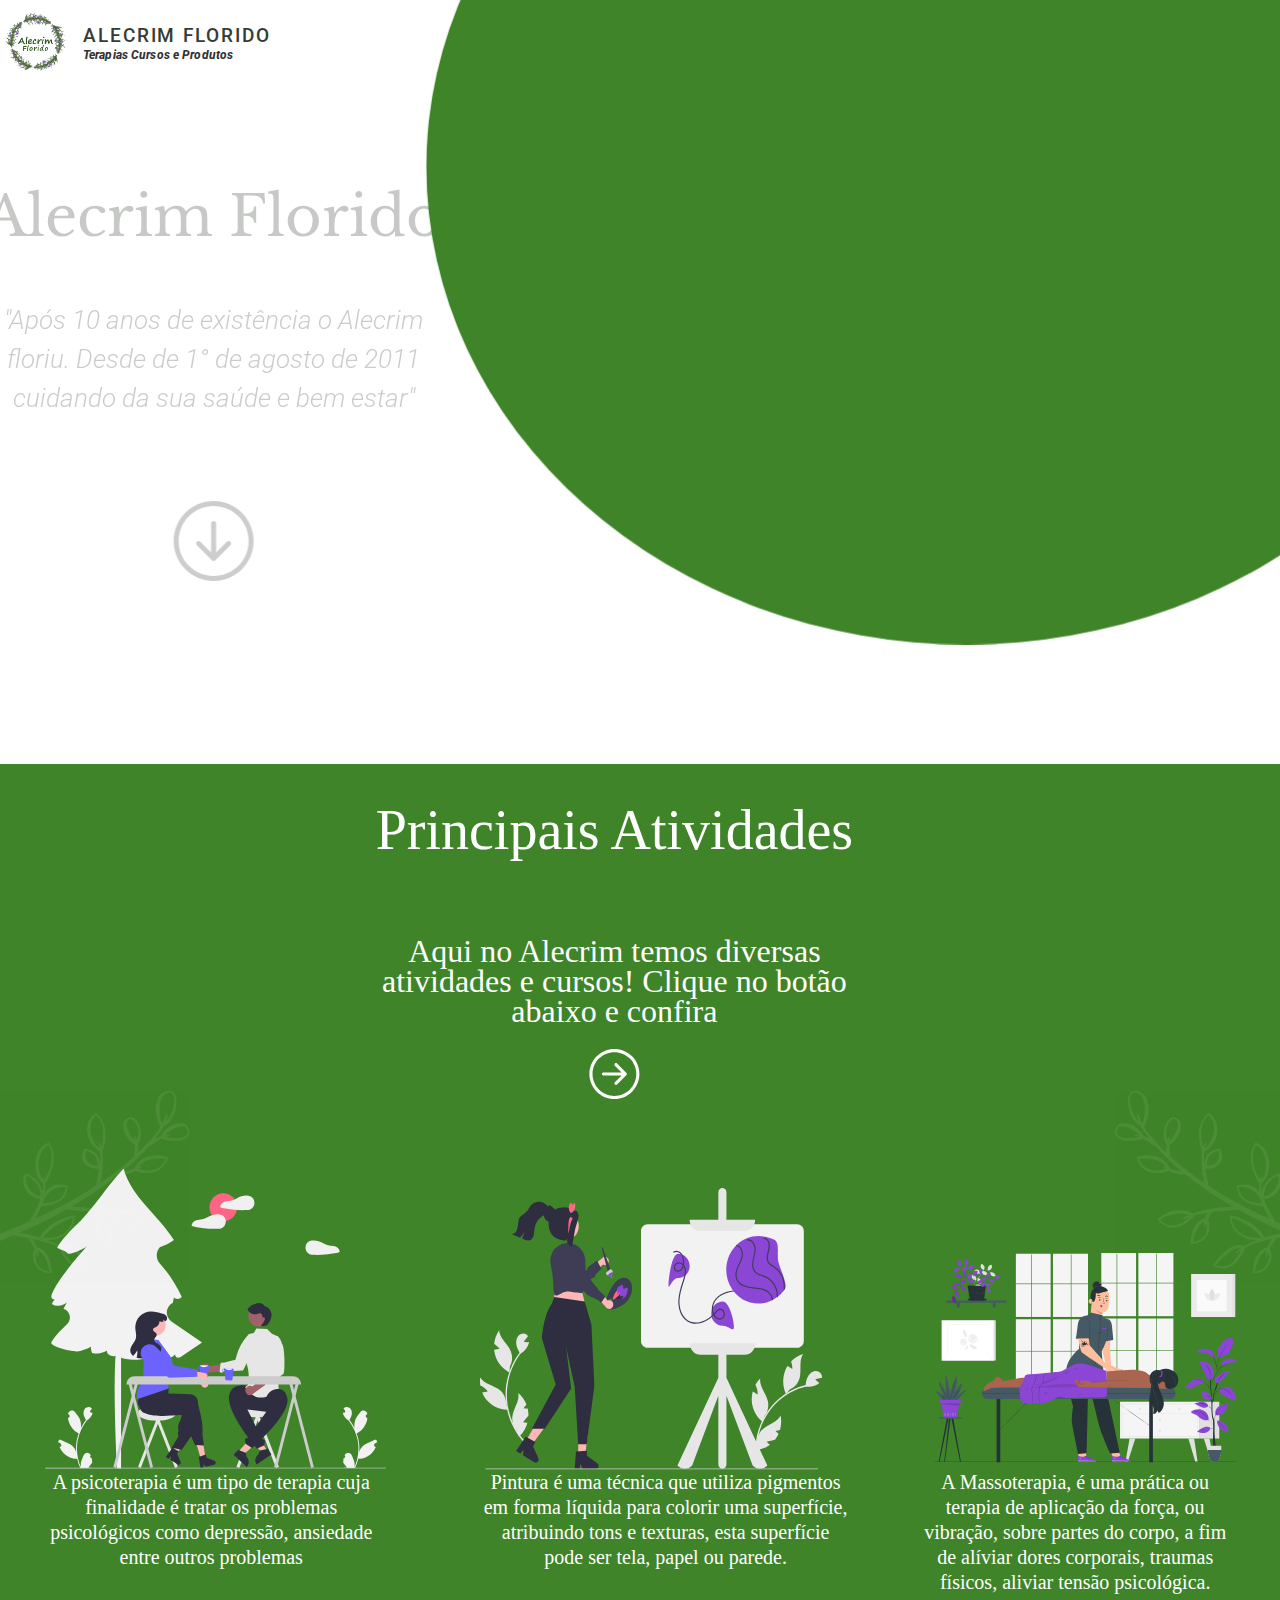
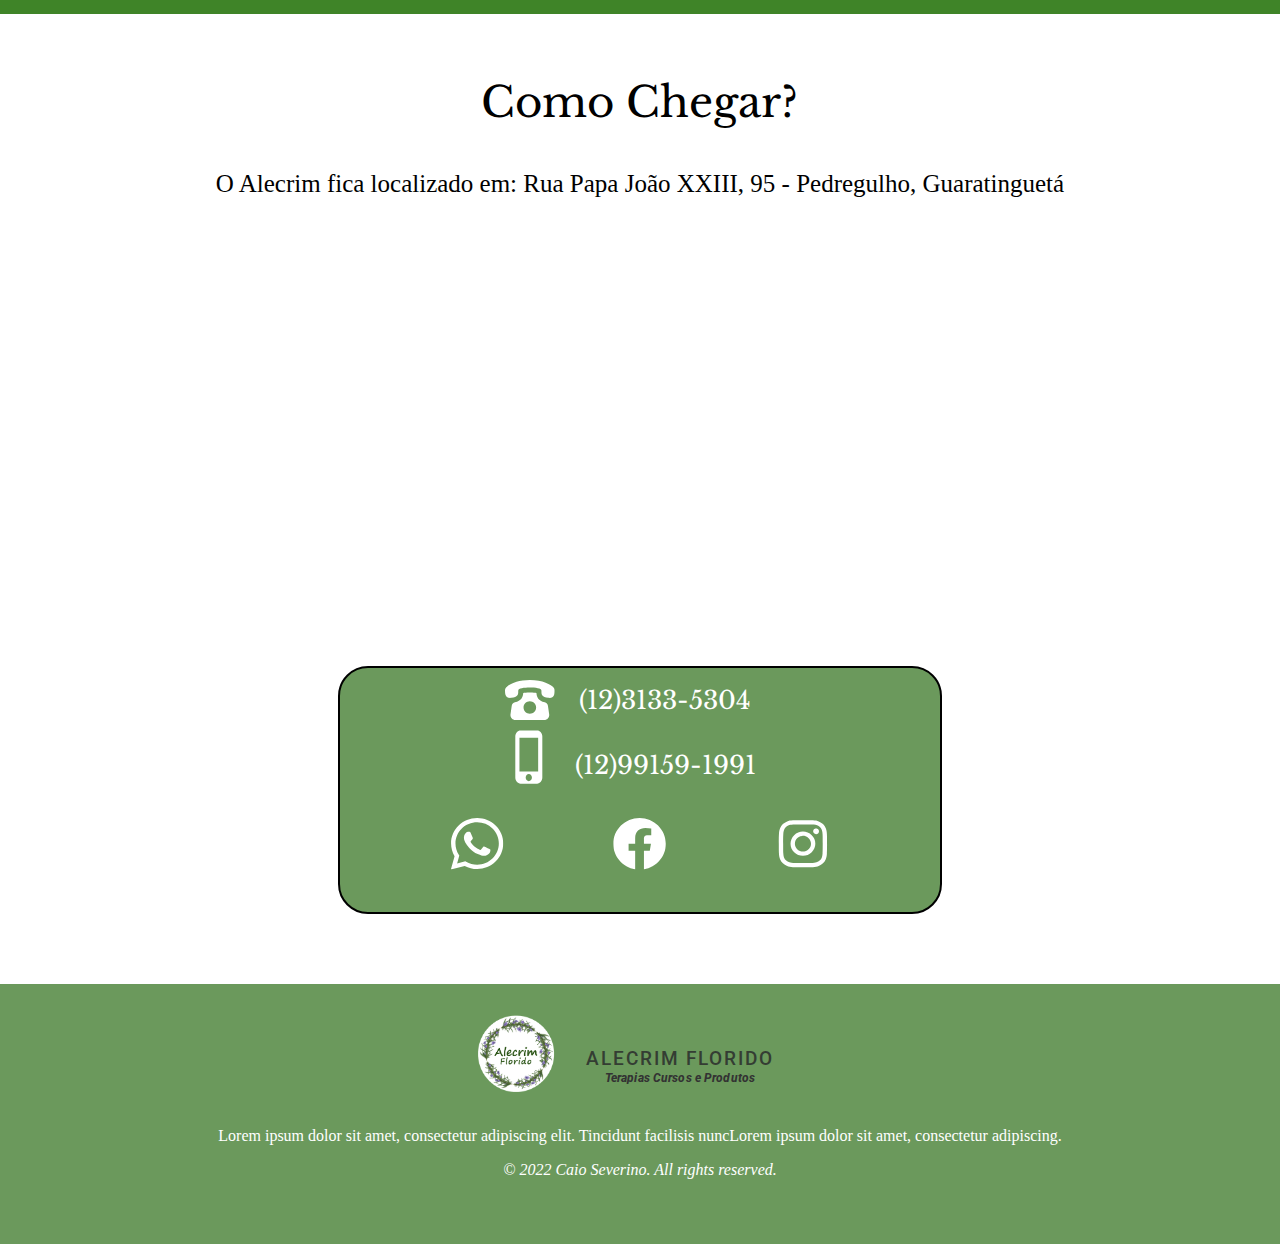
==== commit 6509d3b2: "smooth scroll js" ====
--- a/Site/index.html
+++ b/Site/index.html
@@ -681,4 +681,5 @@
 <script src="scripts/menu.js"></script>
 <script src="https://cdnjs.cloudflare.com/ajax/libs/gsap/3.2.4/gsap.min.js"></script>
 <script src="scripts/animations.js"></script>
+<script src="scripts/sroll.js"></script>
 </html>--- a/Site/css/index.css
+++ b/Site/css/index.css
@@ -129,7 +129,7 @@
     line-height: 22px;
     letter-spacing: 0.1em;
     text-transform: uppercase;
-    margin-top: 10px;
+    margin-top: 25px;
 
     color: #343D33;
 }
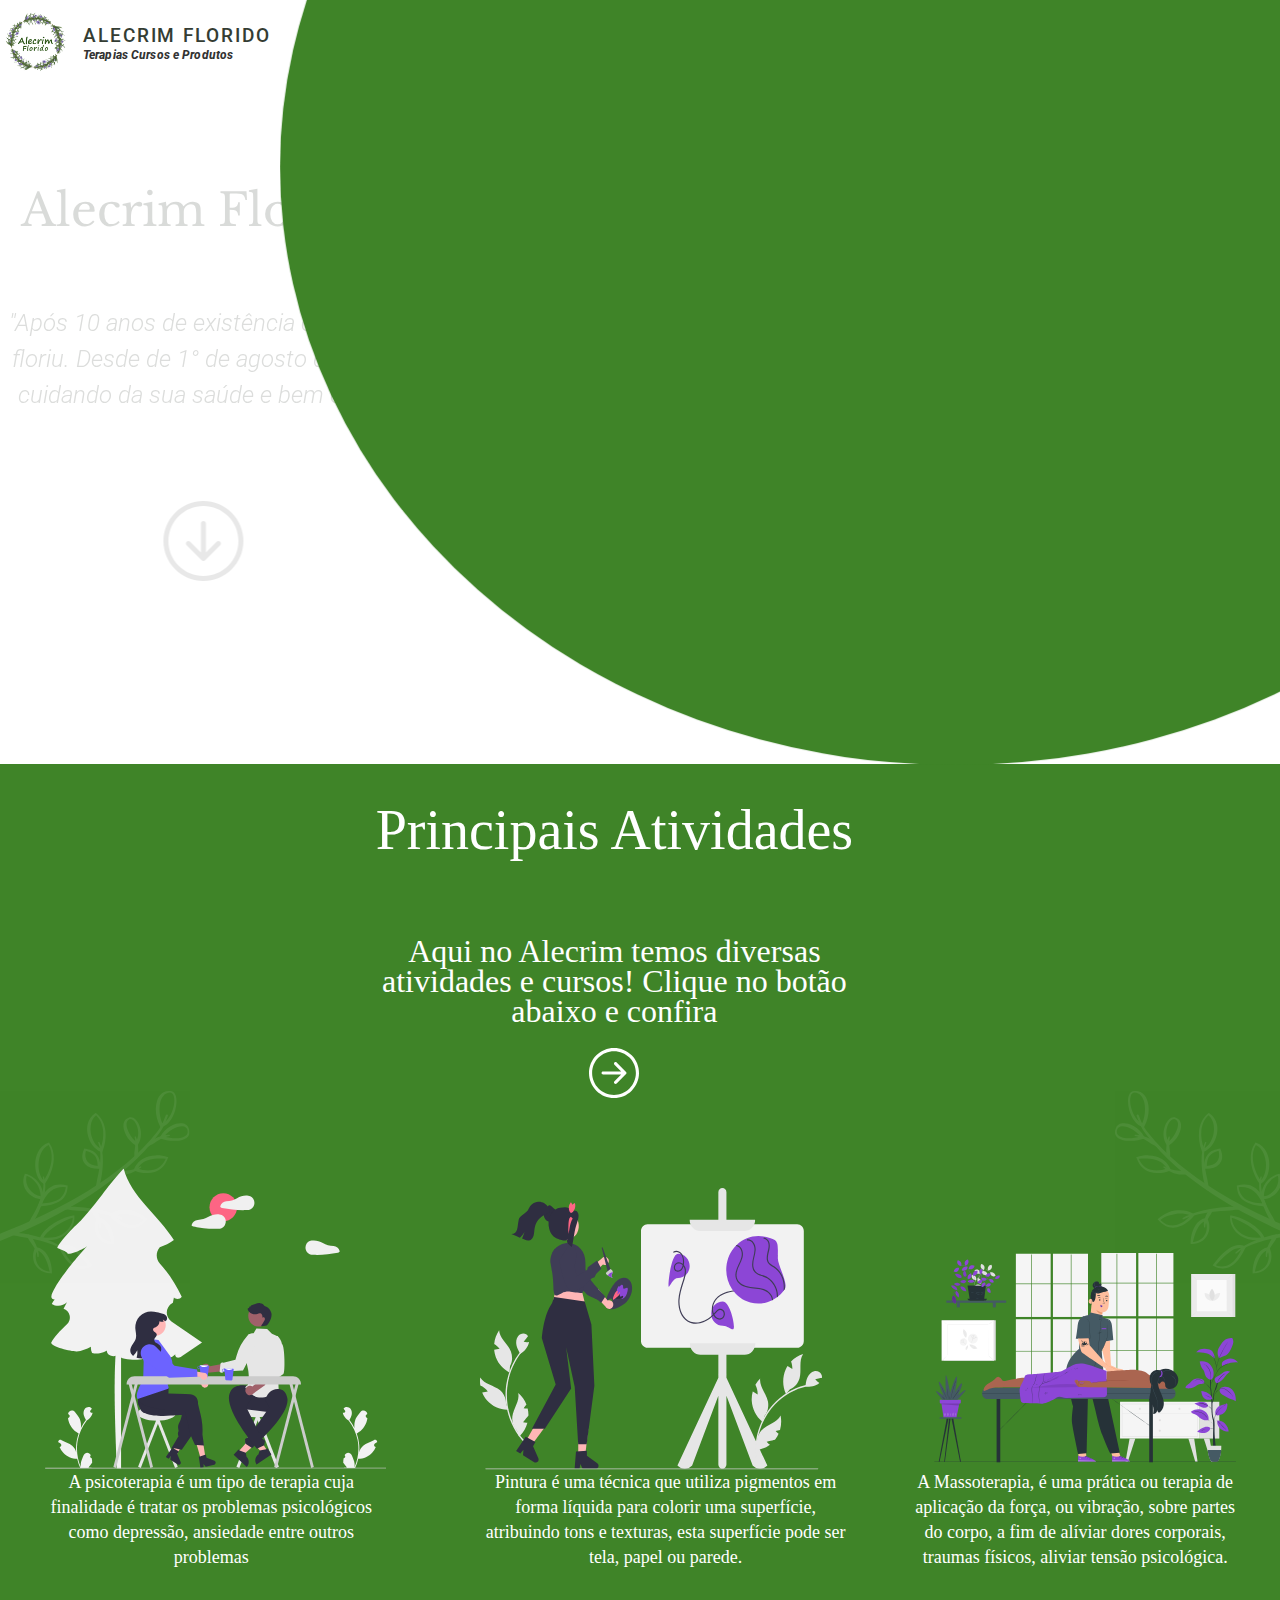
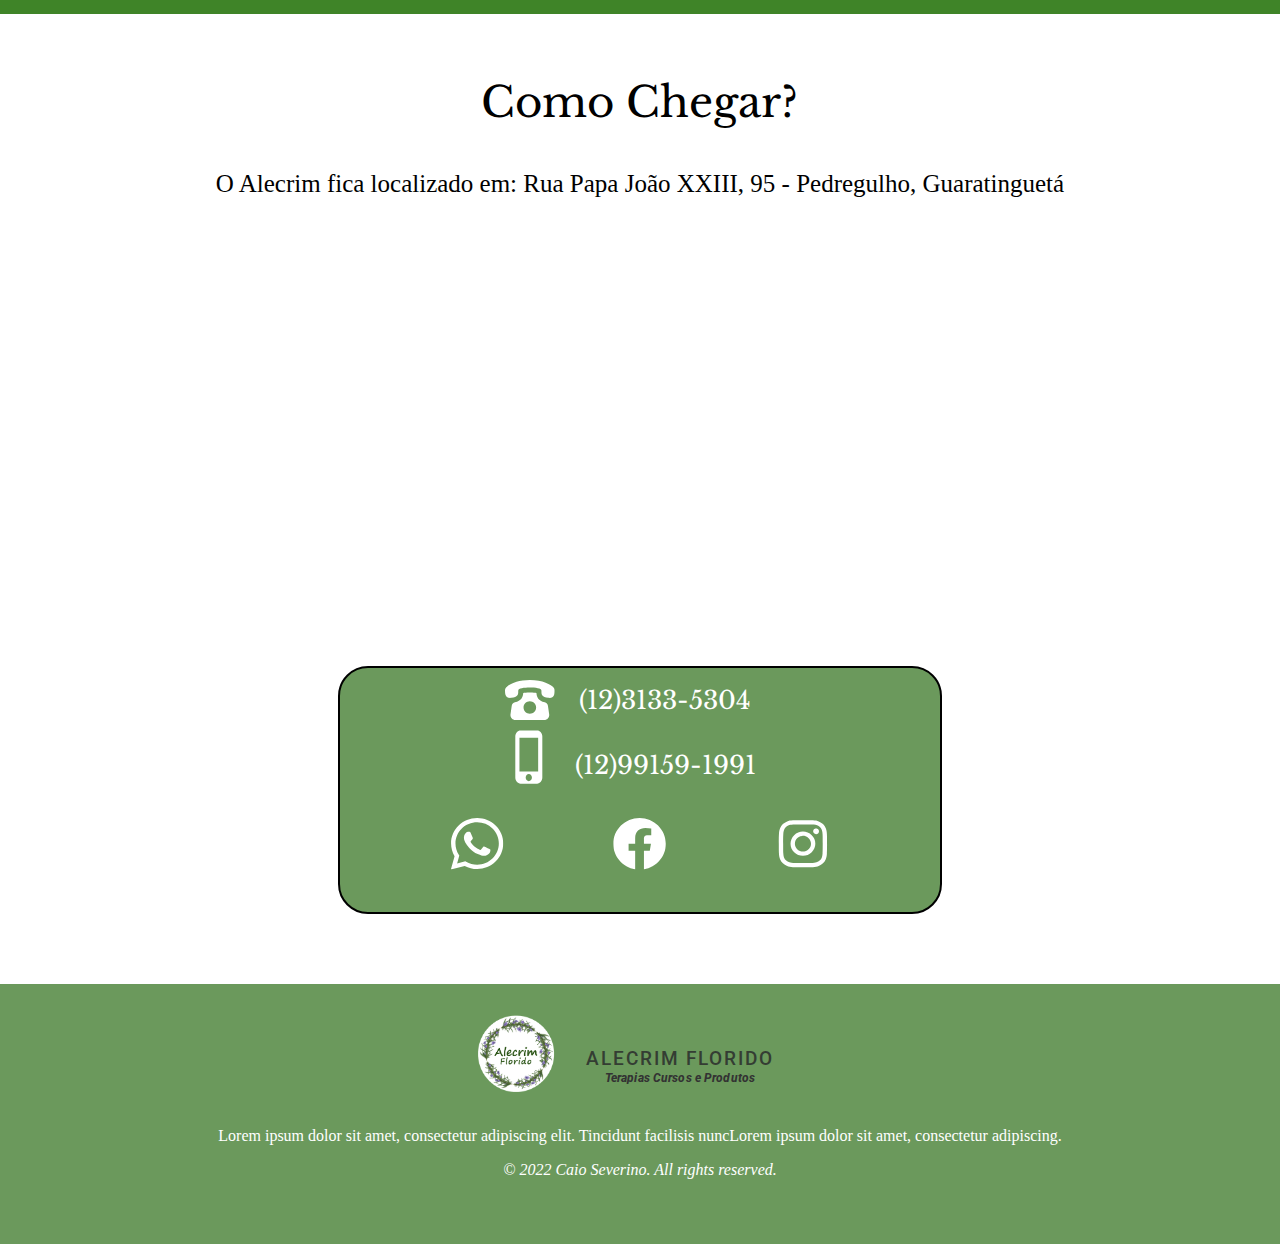
==== commit 16e7bb7f: "drop down profissionais" ====
--- a/Site/index.html
+++ b/Site/index.html
@@ -23,7 +23,7 @@
         <ul class="menu">
             <li><a href="#InicioSec">Home</a></li>
             <li><a href="#ActiveSec">Atividades</a></li>
-            <li><a href="/">Profissionais</a></li>
+            <li><a href="/profissionais.html">Profissionais</a></li>
             <li><a href="/">Chás</a></li>
             <li><a href="#MapSec">Como Chegar?</a></li>
             <li><a href="#InfoSec">Contato</a></li>
@@ -509,11 +509,13 @@
         
         <h3>Aqui no Alecrim temos diversas atividades e cursos! Clique no botão abaixo e confira</h3>
 
-        <div id="btn-ativ">
-            <svg width="50" height="50" viewBox="0 0 50 50" fill="none" xmlns="http://www.w3.org/2000/svg">
-                <path fill-rule="evenodd" clip-rule="evenodd" d="M25 46.875C30.8016 46.875 36.3656 44.5703 40.468 40.468C44.5703 36.3656 46.875 30.8016 46.875 25C46.875 19.1984 44.5703 13.6344 40.468 9.53204C36.3656 5.42968 30.8016 3.125 25 3.125C19.1984 3.125 13.6344 5.42968 9.53204 9.53204C5.42968 13.6344 3.125 19.1984 3.125 25C3.125 30.8016 5.42968 36.3656 9.53204 40.468C13.6344 44.5703 19.1984 46.875 25 46.875ZM25 0C31.6304 0 37.9893 2.63392 42.6777 7.32233C47.3661 12.0107 50 18.3696 50 25C50 31.6304 47.3661 37.9893 42.6777 42.6777C37.9893 47.3661 31.6304 50 25 50C18.3696 50 12.0107 47.3661 7.32233 42.6777C2.63392 37.9893 0 31.6304 0 25C0 18.3696 2.63392 12.0107 7.32233 7.32233C12.0107 2.63392 18.3696 0 25 0ZM14.0625 23.4375C13.6481 23.4375 13.2507 23.6021 12.9576 23.8951C12.6646 24.1882 12.5 24.5856 12.5 25C12.5 25.4144 12.6646 25.8118 12.9576 26.1049C13.2507 26.3979 13.6481 26.5625 14.0625 26.5625L32.1656 26.5625L25.4562 33.2687C25.1629 33.5621 24.998 33.9601 24.998 34.375C24.998 34.7899 25.1629 35.1879 25.4562 35.4813C25.7496 35.7746 26.1476 35.9395 26.5625 35.9395C26.9774 35.9395 27.3754 35.7746 27.6688 35.4813L37.0438 26.1063C37.1893 25.9611 37.3047 25.7887 37.3835 25.5989C37.4622 25.409 37.5028 25.2055 37.5028 25C37.5028 24.7945 37.4622 24.591 37.3835 24.4011C37.3047 24.2113 37.1893 24.0389 37.0438 23.8937L27.6688 14.5187C27.3754 14.2254 26.9774 14.0605 26.5625 14.0605C26.1476 14.0605 25.7496 14.2254 25.4562 14.5187C25.1629 14.8121 24.998 15.2101 24.998 15.625C24.998 16.0399 25.1629 16.4379 25.4562 16.7313L32.1656 23.4375L14.0625 23.4375Z" fill="white"/>
-            </svg>
-        </div>
+    
+            <div id="btn-ativ">
+               <a href="profissionais.html"> <svg width="50" height="50" viewBox="0 0 50 50" fill="none" xmlns="http://www.w3.org/2000/svg">
+                    <path fill-rule="evenodd" clip-rule="evenodd" d="M25 46.875C30.8016 46.875 36.3656 44.5703 40.468 40.468C44.5703 36.3656 46.875 30.8016 46.875 25C46.875 19.1984 44.5703 13.6344 40.468 9.53204C36.3656 5.42968 30.8016 3.125 25 3.125C19.1984 3.125 13.6344 5.42968 9.53204 9.53204C5.42968 13.6344 3.125 19.1984 3.125 25C3.125 30.8016 5.42968 36.3656 9.53204 40.468C13.6344 44.5703 19.1984 46.875 25 46.875ZM25 0C31.6304 0 37.9893 2.63392 42.6777 7.32233C47.3661 12.0107 50 18.3696 50 25C50 31.6304 47.3661 37.9893 42.6777 42.6777C37.9893 47.3661 31.6304 50 25 50C18.3696 50 12.0107 47.3661 7.32233 42.6777C2.63392 37.9893 0 31.6304 0 25C0 18.3696 2.63392 12.0107 7.32233 7.32233C12.0107 2.63392 18.3696 0 25 0ZM14.0625 23.4375C13.6481 23.4375 13.2507 23.6021 12.9576 23.8951C12.6646 24.1882 12.5 24.5856 12.5 25C12.5 25.4144 12.6646 25.8118 12.9576 26.1049C13.2507 26.3979 13.6481 26.5625 14.0625 26.5625L32.1656 26.5625L25.4562 33.2687C25.1629 33.5621 24.998 33.9601 24.998 34.375C24.998 34.7899 25.1629 35.1879 25.4562 35.4813C25.7496 35.7746 26.1476 35.9395 26.5625 35.9395C26.9774 35.9395 27.3754 35.7746 27.6688 35.4813L37.0438 26.1063C37.1893 25.9611 37.3047 25.7887 37.3835 25.5989C37.4622 25.409 37.5028 25.2055 37.5028 25C37.5028 24.7945 37.4622 24.591 37.3835 24.4011C37.3047 24.2113 37.1893 24.0389 37.0438 23.8937L27.6688 14.5187C27.3754 14.2254 26.9774 14.0605 26.5625 14.0605C26.1476 14.0605 25.7496 14.2254 25.4562 14.5187C25.1629 14.8121 24.998 15.2101 24.998 15.625C24.998 16.0399 25.1629 16.4379 25.4562 16.7313L32.1656 23.4375L14.0625 23.4375Z" fill="white"/>
+                </svg></a>
+            </div>
+     
         
         <div id="ramo">
             <svg width="165" height="193" viewBox="0 0 165 193" fill="none" xmlns="http://www.w3.org/2000/svg">
--- a/Site/css/index.css
+++ b/Site/css/index.css
@@ -55,6 +55,8 @@
     background: none;
     cursor: pointer;
     gap: .5rem;
+    position: absolute;
+    left: 85vw;
 }
 #nav{
     margin-top: 20px;
@@ -442,7 +444,19 @@
     }
 }
 
+
+
 @media (min-width:1200px) {
+
+    .inicio h1{
+        font-size: 45px;
+    }
+    .inicio h4{
+        font-size: 24px;
+    }
+    .active h4{
+        font-size: 18px !important;
+    }
 
 #header{
     z-index: 2;
@@ -466,6 +480,7 @@
     justify-content: right;
     transition: 0.5s;
     border: 0;
+    height: 5vh;
     
 }
 li > a{
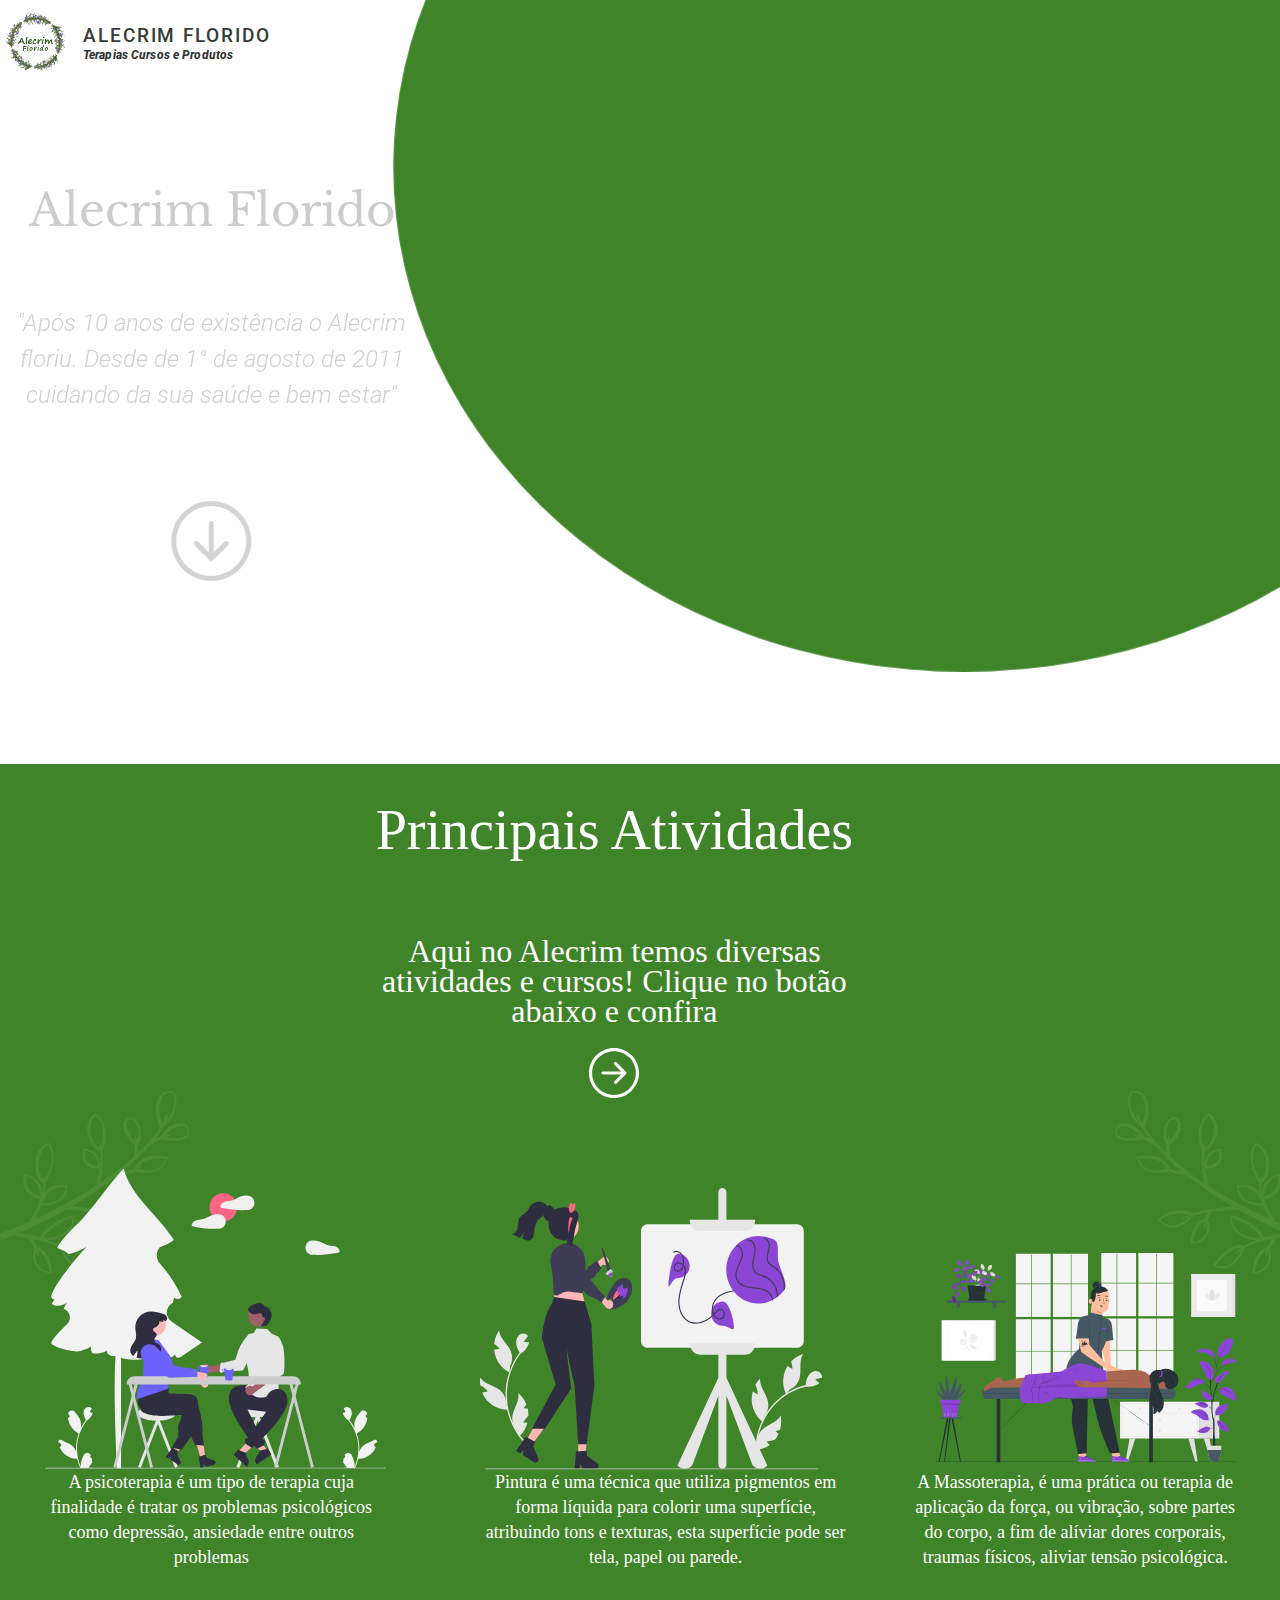
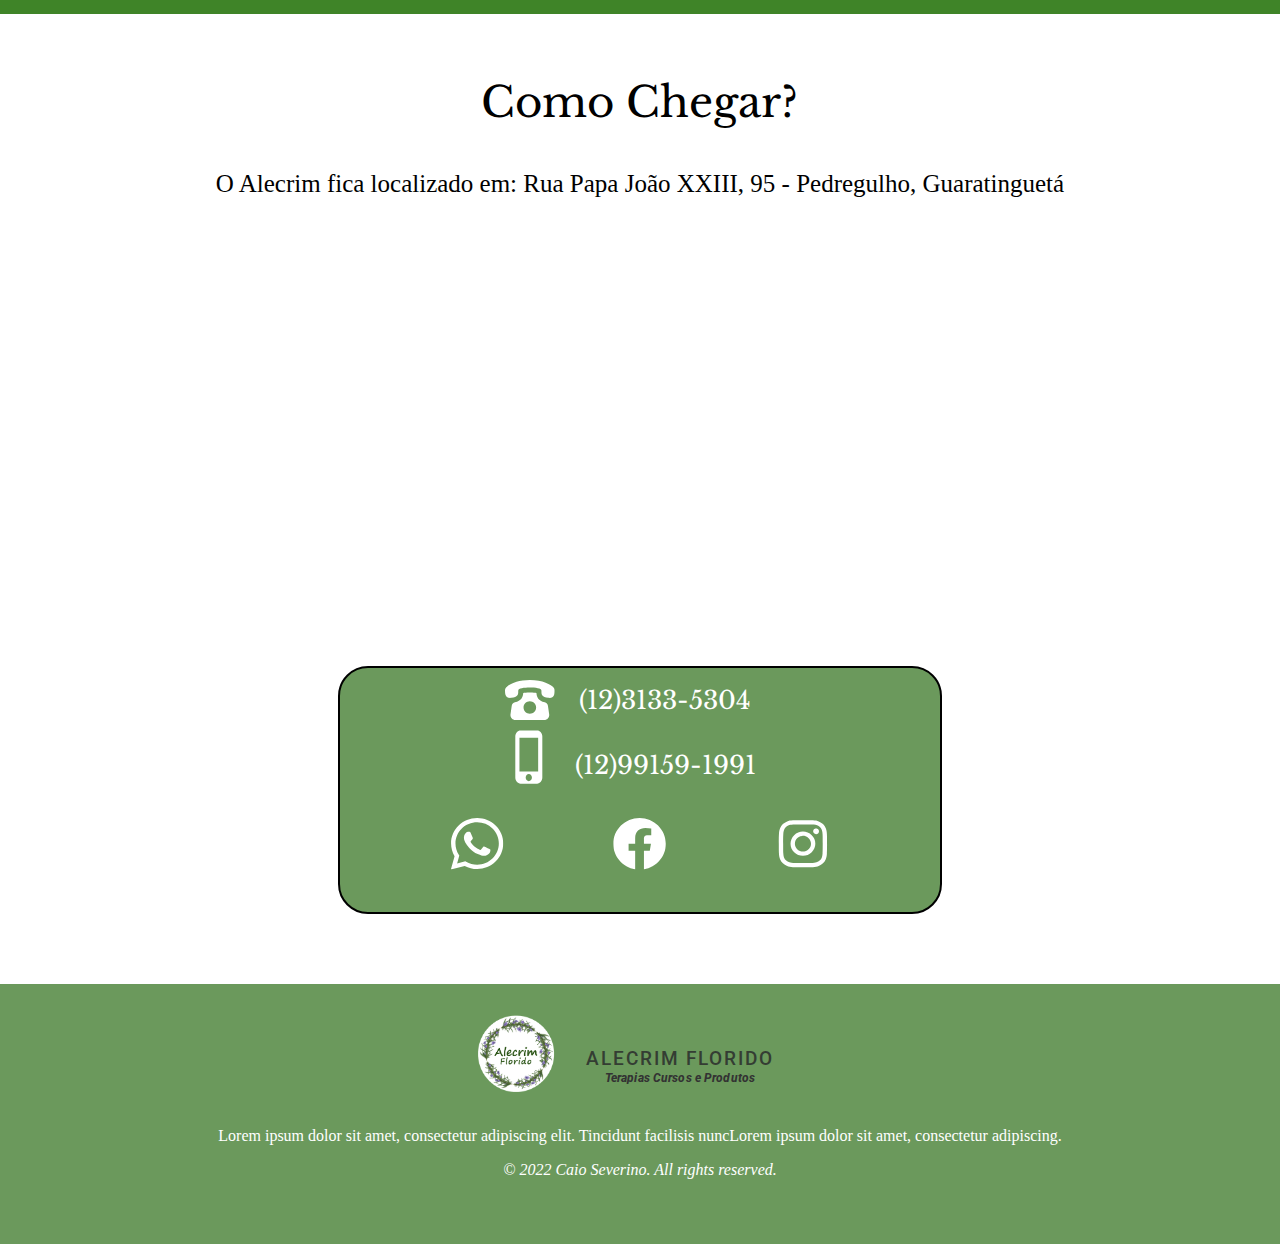
==== commit 2d0ccfcc: "shop fix" ====
--- a/Site/index.html
+++ b/Site/index.html
@@ -24,9 +24,10 @@
             <li><a href="#InicioSec">Home</a></li>
             <li><a href="#ActiveSec">Atividades</a></li>
             <li><a href="/profissionais.html">Profissionais</a></li>
-            <li><a href="/">Chás</a></li>
+            <li><a href="/chas.html">Chás</a></li>
             <li><a href="#MapSec">Como Chegar?</a></li>
             <li><a href="#InfoSec">Contato</a></li>
+            <li><a href="https://www.instagram.com/_alecrim.store_/">Loja</a></li>
         </ul>
      </nav>
     </header>
--- a/Site/css/index.css
+++ b/Site/css/index.css
@@ -5,6 +5,7 @@
     outline: none;
     -webkit-tap-highlight-color: transparent;
     overflow-x :hidden;
+    font-family: 'Libre Basker';
 }
 a {
     text-decoration: none;
@@ -458,185 +459,185 @@
         font-size: 18px !important;
     }
 
-#header{
+    #header{
     z-index: 2;
     position: fixed;
     background-color: white !important;
-}
-.eclipse{
-    z-index: 2;
-}
-.ret{
-    z-index: 5 !important;
-}
-
-
-.menu{
-    left: 0;
-    display: none;
-    flex-direction: row;
-    top: 0;
-    font-size: 25px;
-    justify-content: right;
-    transition: 0.5s;
-    border: 0;
-    height: 5vh;
-    
-}
-li > a{
-    color: black;
-}
-
-#btn-menu{
-    display: none;
-}
-
-/*=============Inicio=============*/    
-    body{
-        overflow-x: hidden; 
-    }
-    .inicio{
-        display: grid;
-        grid-template-columns: 5% 36% 15% 36% 8%;
-        grid-template-rows: 9% 14% 11% 28% 18% 20%;
-        justify-content: center;
-       
-    }
-    .inicio h1,
-    #inicio-btn,
-    .inicio h4{
-        grid-column: 2/3;
-        z-index: 1;
-     
-    }
-    .inicio h1{
-        grid-row:3/4;
-    }
-    .inicio h4{
-        grid-row: 4/5;
-    }
-    #inicio-btn{
-        grid-row: 5/6;
+    }
+    .eclipse{
+        z-index: 2;
     }
     .ret{
-        grid-column: 4/5;
-        grid-row: 2/6;
-        justify-self: center;
-        z-index: 1;
-        Width:478px;
-        Height:660px;
-    }
-    .eclipse{
-        display: block;
-        position: absolute;
-        left: 40vw;
-        right: 0%;
-        top: -34%;
-        bottom: 10.75%;
-        background: #3F8428;
-        border-radius: 100%;
-        Width:1069px;
-        Height:946px;
-    }
-
-    /*=============Ativ=============*/
-    .active{
-        display: grid;
-        grid-template-columns: auto 21% 5% 8% 21% 8% 5% 21% 4%;
-        grid-template-rows: 14% 15% 15% 39% 19%;
-        justify-content: center;
-        height: 850px;
-    }
-    .active h2{
-        grid-row: 1/2;
-        grid-column: 3/8;
-        width: 100%;
+        z-index: 5 !important;
+    }
+
+
+    .menu{
+        left: 0;
+        display: none;
+        flex-direction: row;
+        top: 0;
+        font-size: 25px;
+        justify-content: right;
+        transition: 0.5s;
+        border: 0;
+        height: 5vh;
         
     }
-    .active h3{
-        grid-row: 2/4;
-        grid-column: 4/7;
-        width: 100%;
-        text-align: center;
-        margin: 0;
-    }
-    #btn-ativ{
-        grid-row: 3/4;
-        grid-column: 5/6;
-    }
-    #psico,#mass,#paint{
-        grid-row: 4/5;
-        align-self: end;
-    }
-    #psico{
-        grid-column-start: 2;
+    li > a{
+        color: black;
+    }
+
+    #btn-menu{
+        display: none;
+    }
+
+    /*=============Inicio=============*/    
+        body{
+            overflow-x: hidden; 
+        }
+        .inicio{
+            display: grid;
+            grid-template-columns: 5% 36% 15% 36% 8%;
+            grid-template-rows: 9% 14% 11% 28% 18% 20%;
+            justify-content: center;
         
-    }
-    #text-psico{
-        grid-column-start: 2;
-        grid-column-end: 4;
-        height: 100%;
-        width: 100%;
-    }
-    #mass{
-        grid-column-start: 8;
-    }
-    #text-paint{
-        grid-column: 5/7;
-        height: 100%;
-        width: 100%;
-    }
-    #paint,#text-paint{
-        grid-column-start: 5;
-    }
-    #text-mass{
-        grid-column: 8/10;
-        height: 100%;
-        width: 100%;
-    }
-    .active h4{
-        grid-row: 5/6;
-        font-size: 20px;
-    }
-    #ramo-2{
-        display: block;
-    }
-        /*=============Info=============*/
-    .map-info{
-        display: grid;
-        grid-template-columns: 5% 34% 7% 49%;
-        grid-template-rows: 14% 7% 17% 23% 38%;
-        justify-items: center;
-    }
-    .map-info h2{
-        grid-column:2/5;
-        text-align: center;
-    }
-    .map-info h3{
-        grid-row: 2/3;
-        grid-column:2/5;
-        font-size: 25px;;
-    }
-    .googlemap{
-        display: none;
-    }
-
-    .info{
-        grid-row: 5/6;
-        grid-column: 2/5;
-    }
-    .map-desk{
-        display: block;
-        grid-row: 3/5;
-        grid-column: 1/4;
-        width: 100%;
-    }
-    .map-desk iframe{
-        width: 100vw;
-    }
-    .info{
-        width: 600px;
-        margin: 0;
-    }
+        }
+        .inicio h1,
+        #inicio-btn,
+        .inicio h4{
+            grid-column: 2/3;
+            z-index: 1;
+        
+        }
+        .inicio h1{
+            grid-row:3/4;
+        }
+        .inicio h4{
+            grid-row: 4/5;
+        }
+        #inicio-btn{
+            grid-row: 5/6;
+        }
+        .ret{
+            grid-column: 4/5;
+            grid-row: 2/6;
+            justify-self: center;
+            z-index: 1;
+            Width:478px;
+            Height:660px;
+        }
+        .eclipse{
+            display: block;
+            position: absolute;
+            left: 40vw;
+            right: 0%;
+            top: -34%;
+            bottom: 10.75%;
+            background: #3F8428;
+            border-radius: 100%;
+            Width:1069px;
+            Height:946px;
+        }
+
+        /*=============Ativ=============*/
+        .active{
+            display: grid;
+            grid-template-columns: auto 21% 5% 8% 21% 8% 5% 21% 4%;
+            grid-template-rows: 14% 15% 15% 39% 19%;
+            justify-content: center;
+            height: 850px;
+        }
+        .active h2{
+            grid-row: 1/2;
+            grid-column: 3/8;
+            width: 100%;
+            
+        }
+        .active h3{
+            grid-row: 2/4;
+            grid-column: 4/7;
+            width: 100%;
+            text-align: center;
+            margin: 0;
+        }
+        #btn-ativ{
+            grid-row: 3/4;
+            grid-column: 5/6;
+        }
+        #psico,#mass,#paint{
+            grid-row: 4/5;
+            align-self: end;
+        }
+        #psico{
+            grid-column-start: 2;
+            
+        }
+        #text-psico{
+            grid-column-start: 2;
+            grid-column-end: 4;
+            height: 100%;
+            width: 100%;
+        }
+        #mass{
+            grid-column-start: 8;
+        }
+        #text-paint{
+            grid-column: 5/7;
+            height: 100%;
+            width: 100%;
+        }
+        #paint,#text-paint{
+            grid-column-start: 5;
+        }
+        #text-mass{
+            grid-column: 8/10;
+            height: 100%;
+            width: 100%;
+        }
+        .active h4{
+            grid-row: 5/6;
+            font-size: 20px;
+        }
+        #ramo-2{
+            display: block;
+        }
+            /*=============Info=============*/
+        .map-info{
+            display: grid;
+            grid-template-columns: 5% 34% 7% 49%;
+            grid-template-rows: 14% 7% 17% 23% 38%;
+            justify-items: center;
+        }
+        .map-info h2{
+            grid-column:2/5;
+            text-align: center;
+        }
+        .map-info h3{
+            grid-row: 2/3;
+            grid-column:2/5;
+            font-size: 25px;;
+        }
+        .googlemap{
+            display: none;
+        }
+
+        .info{
+            grid-row: 5/6;
+            grid-column: 2/5;
+        }
+        .map-desk{
+            display: block;
+            grid-row: 3/5;
+            grid-column: 1/4;
+            width: 100%;
+        }
+        .map-desk iframe{
+            width: 100vw;
+        }
+        .info{
+            width: 600px;
+            margin: 0;
+        }
 
 }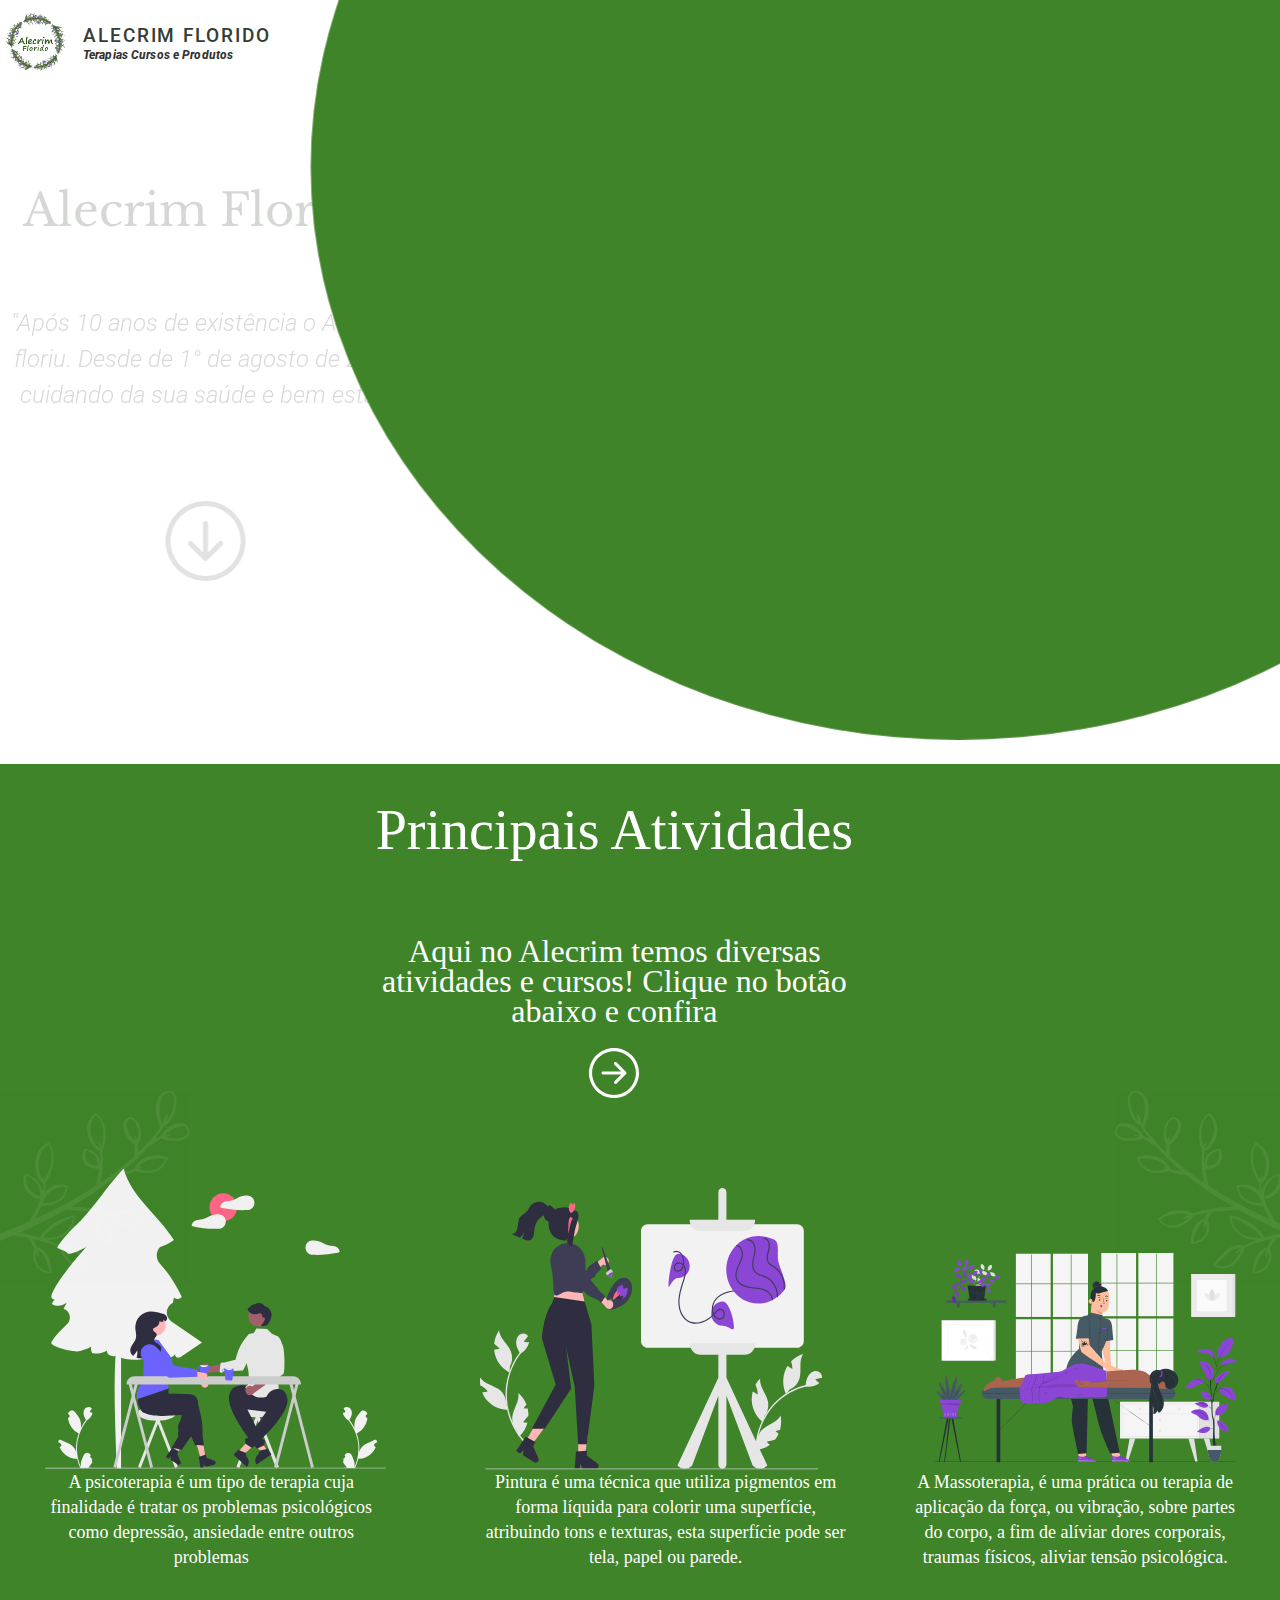
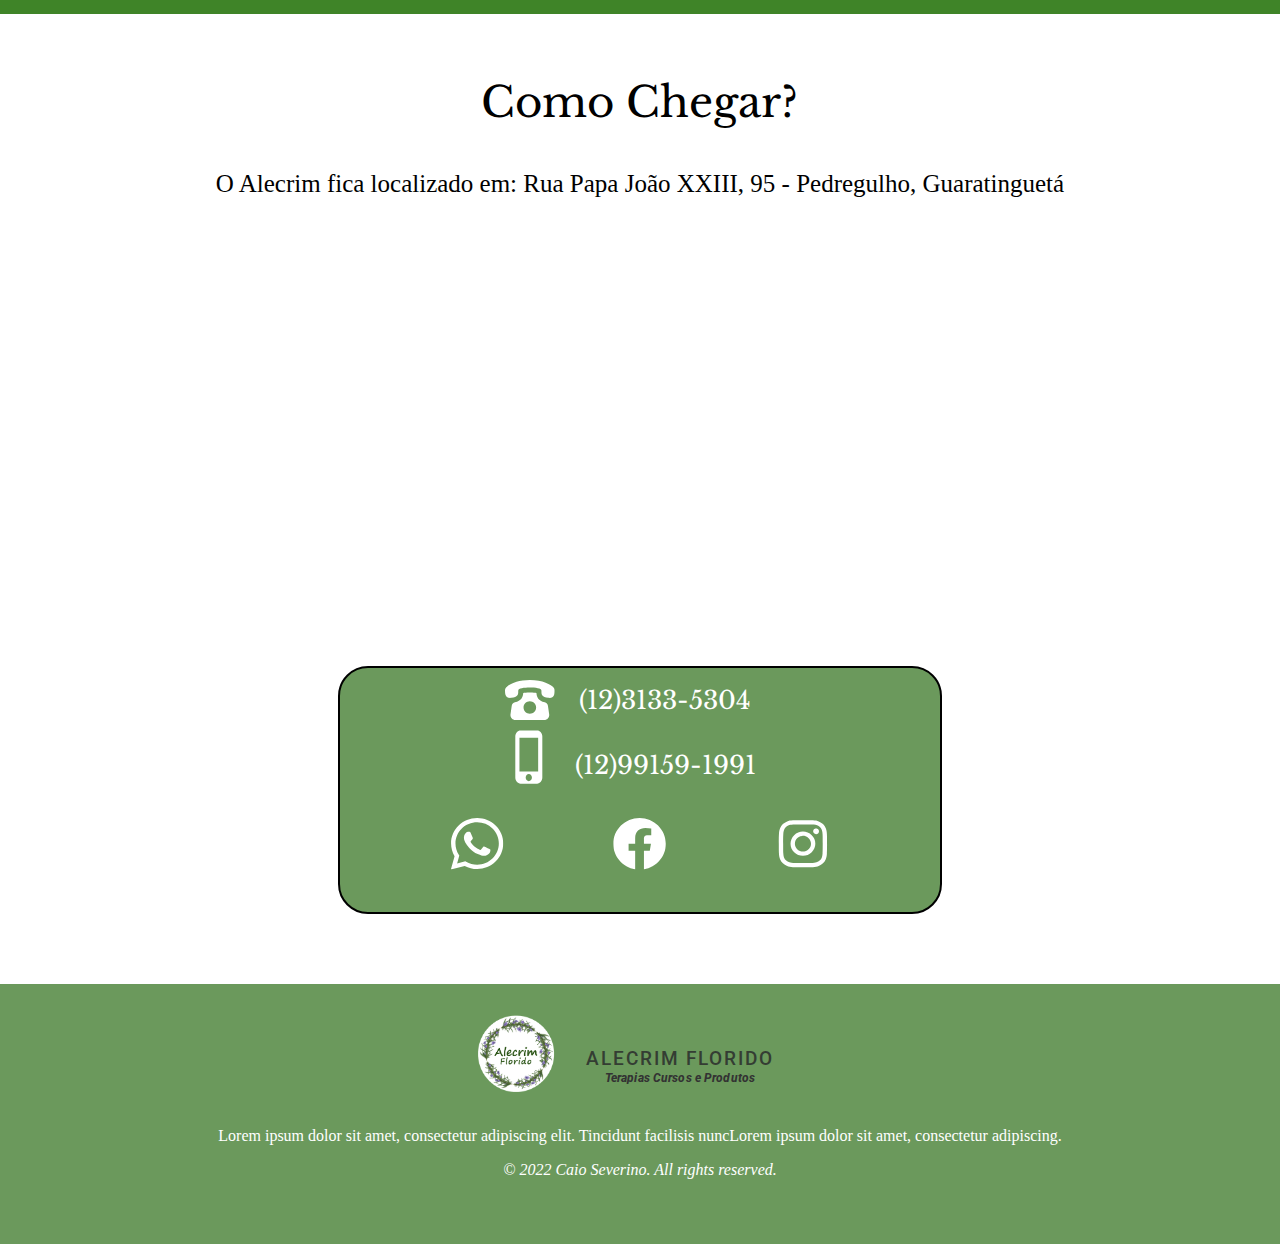
==== commit 117a4ffb: "17-03 fixes" ====
--- a/Site/index.html
+++ b/Site/index.html
@@ -1,688 +1,687 @@
 <!DOCTYPE html>
 <html>
-<head>
-    <meta charset='utf-8'>
-    <meta http-equiv='X-UA-Compatible' content='IE=edge'>
-    <title>Inicio</title>
-    <meta name='viewport' content='width=device-width, initial-scale=1'>
-    <link rel="stylesheet" href="reset.css">
-    <link rel="stylesheet" href="css/index.css">
-    
-</head>
-<body>
-    <header id="header">
-        <img src="imagens/index/mobile/logo-header.png" alt="">
-        <div class="nome-logo">
+    <head>
+        <meta charset='utf-8'>
+        <meta http-equiv='X-UA-Compatible' content='IE=edge'>
+        <title>Inicio</title>
+        <meta name='viewport' content='width=device-width, initial-scale=1'>
+        <link rel="stylesheet" href="reset.css">
+        <link rel="stylesheet" href="css/index.css">
+        
+    </head>
+    <body>
+        <header id="header">
+            <img src="imagens/index/mobile/logo-header.png" alt="">
+            <div class="nome-logo">
+                <h1>Alecrim Florido</h1>
+                <h3>Terapias Cursos e Produtos</h3>
+        </div>
+        <nav id="nav">
+            <button id="btn-menu">
+                <span class="ham"></span>    
+            </button>
+            <ul class="menu">
+                <li><a href="#InicioSec">Home</a></li>
+                <li><a href="#ActiveSec">Atividades</a></li>
+                <li><a href="profissionais.html">Profissionais</a></li>
+                <li><a href="#MapSec">Como Chegar?</a></li>
+                <li><a href="#InfoSec">Contato</a></li>
+                <li><a href="https://www.instagram.com/_alecrim.store_/">Loja</a></li>
+            </ul>
+        </nav>
+        </header>
+            
+        <section class="inicio"  id="InicioSec">
             <h1>Alecrim Florido</h1>
-            <h3>Terapias Cursos e Produtos</h3>
-      </div>
-      <nav id="nav">
-        <button id="btn-menu">
-            <span class="ham"></span>    
+            <h4>"Após 10 anos de existência o Alecrim floriu. Desde de 1° de agosto de 2011 cuidando da sua saúde e bem estar"</h4>
+        <button id="inicio-btn">
+                <a href="#ActiveSec">
+                    <svg width="80" height="80" viewBox="0 0 80 80" href="#ActiveSec" fill="none" xmlns="http://www.w3.org/2000/svg">
+                        <path fill-rule="evenodd" clip-rule="evenodd" d="M5 40C5 49.2826 8.68749 58.185 15.2513 64.7487C21.815 71.3125 30.7174 75 40 75C49.2826 75 58.185 71.3125 64.7487 64.7487C71.3125 58.185 75 49.2826 75 40C75 30.7174 71.3125 21.815 64.7487 15.2513C58.185 8.68749 49.2826 5 40 5C30.7174 5 21.815 8.68749 15.2513 15.2513C8.68749 21.815 5 30.7174 5 40ZM80 40C80 50.6087 75.7857 60.7828 68.2843 68.2843C60.7828 75.7857 50.6087 80 40 80C29.3913 80 19.2172 75.7857 11.7157 68.2843C4.21427 60.7828 0 50.6087 0 40C0 29.3913 4.21427 19.2172 11.7157 11.7157C19.2172 4.21427 29.3913 0 40 0C50.6087 0 60.7828 4.21427 68.2843 11.7157C75.7857 19.2172 80 29.3913 80 40ZM42.5 22.5C42.5 21.837 42.2366 21.2011 41.7678 20.7322C41.2989 20.2634 40.663 20 40 20C39.337 20 38.7011 20.2634 38.2322 20.7322C37.7634 21.2011 37.5 21.837 37.5 22.5V51.465L26.77 40.73C26.3006 40.2606 25.6639 39.9968 25 39.9968C24.3361 39.9968 23.6994 40.2606 23.23 40.73C22.7606 41.1994 22.4968 41.8361 22.4968 42.5C22.4968 43.1639 22.7606 43.8006 23.23 44.27L38.23 59.27C38.4622 59.5028 38.7381 59.6875 39.0418 59.8136C39.3456 59.9396 39.6712 60.0045 40 60.0045C40.3288 60.0045 40.6544 59.9396 40.9582 59.8136C41.2619 59.6875 41.5378 59.5028 41.77 59.27L56.77 44.27C57.2394 43.8006 57.5032 43.1639 57.5032 42.5C57.5032 41.8361 57.2394 41.1994 56.77 40.73C56.3006 40.2606 55.6639 39.9968 55 39.9968C54.3361 39.9968 53.6994 40.2606 53.23 40.73L42.5 51.465V22.5Z" fill="black"/>
+                    </svg> 
+                </a>
         </button>
-        <ul class="menu">
-            <li><a href="#InicioSec">Home</a></li>
-            <li><a href="#ActiveSec">Atividades</a></li>
-            <li><a href="/profissionais.html">Profissionais</a></li>
-            <li><a href="/chas.html">Chás</a></li>
-            <li><a href="#MapSec">Como Chegar?</a></li>
-            <li><a href="#InfoSec">Contato</a></li>
-            <li><a href="https://www.instagram.com/_alecrim.store_/">Loja</a></li>
-        </ul>
-     </nav>
-    </header>
-        
-    <section class="inicio"  id="InicioSec">
-        <h1>Alecrim Florido</h1>
-        <h4>"Após 10 anos de existência o Alecrim floriu. Desde de 1° de agosto de 2011 cuidando da sua saúde e bem estar"</h4>
-       <button id="inicio-btn">
-        <a href="#ActiveSec">
-            <svg width="80" height="80" viewBox="0 0 80 80" fill="none" xmlns="http://www.w3.org/2000/svg">
-                <path fill-rule="evenodd" clip-rule="evenodd" d="M5 40C5 49.2826 8.68749 58.185 15.2513 64.7487C21.815 71.3125 30.7174 75 40 75C49.2826 75 58.185 71.3125 64.7487 64.7487C71.3125 58.185 75 49.2826 75 40C75 30.7174 71.3125 21.815 64.7487 15.2513C58.185 8.68749 49.2826 5 40 5C30.7174 5 21.815 8.68749 15.2513 15.2513C8.68749 21.815 5 30.7174 5 40ZM80 40C80 50.6087 75.7857 60.7828 68.2843 68.2843C60.7828 75.7857 50.6087 80 40 80C29.3913 80 19.2172 75.7857 11.7157 68.2843C4.21427 60.7828 0 50.6087 0 40C0 29.3913 4.21427 19.2172 11.7157 11.7157C19.2172 4.21427 29.3913 0 40 0C50.6087 0 60.7828 4.21427 68.2843 11.7157C75.7857 19.2172 80 29.3913 80 40ZM42.5 22.5C42.5 21.837 42.2366 21.2011 41.7678 20.7322C41.2989 20.2634 40.663 20 40 20C39.337 20 38.7011 20.2634 38.2322 20.7322C37.7634 21.2011 37.5 21.837 37.5 22.5V51.465L26.77 40.73C26.3006 40.2606 25.6639 39.9968 25 39.9968C24.3361 39.9968 23.6994 40.2606 23.23 40.73C22.7606 41.1994 22.4968 41.8361 22.4968 42.5C22.4968 43.1639 22.7606 43.8006 23.23 44.27L38.23 59.27C38.4622 59.5028 38.7381 59.6875 39.0418 59.8136C39.3456 59.9396 39.6712 60.0045 40 60.0045C40.3288 60.0045 40.6544 59.9396 40.9582 59.8136C41.2619 59.6875 41.5378 59.5028 41.77 59.27L56.77 44.27C57.2394 43.8006 57.5032 43.1639 57.5032 42.5C57.5032 41.8361 57.2394 41.1994 56.77 40.73C56.3006 40.2606 55.6639 39.9968 55 39.9968C54.3361 39.9968 53.6994 40.2606 53.23 40.73L42.5 51.465V22.5Z" fill="black"/>
-            </svg> 
-        </a>
-     </button>
-            <div class="ret"></div> 
-        <div class="eclipse"></div>    
-    </section>
+                <div class="ret"></div> 
+            <div class="eclipse"></div>    
+        </section>
 
 
-    <section class="active" id="ActiveSec">
-        <h2>Principais Atividades</h2>
-        <svg width="343" height="302" id="psico"viewBox="0 0 343 302" fill="none" xmlns="http://www.w3.org/2000/svg">
-            <g clip-path="url(#clip0_532_939)">
-            <path d="M127.835 134.904C127.979 134.823 128.12 134.741 128.259 134.655C128.613 132.932 128.967 131.209 129.321 129.486C131.407 131.685 135.507 131.27 137.124 128.696C131.487 116.484 124.074 105.202 115.135 95.2281C113.186 93.0432 112.092 90.2092 112.061 87.2614C112.03 84.3136 113.062 81.4562 114.964 79.2289C114.998 79.1885 115.032 79.1477 115.065 79.1067C120.114 77.3751 124.894 74.9236 129.263 71.8257C114.28 47.3788 85.7116 27.9573 78.9211 0C58.4922 22.2805 56.199 30.1276 35.7701 52.4081C35.7701 52.4081 16.4263 70.1355 12.2511 79.6625C13.277 80.7569 22.4614 83.3832 22.8145 85.535C29.8188 86.1053 41.9535 78.3082 41.9535 78.3082C41.9535 78.3082 15.4676 106.986 7.42621 124.65C6.70208 126.24 6.01433 128.057 6.62096 129.697C7.10529 131.007 8.84275 131.762 9.96178 131.242C8.62503 132.551 7.55173 134.112 6.80161 135.838C11.3743 138.977 18.1179 138.287 21.9825 134.285C20.8624 136.41 19.7424 138.535 18.6223 140.66L18.6243 140.665C20.1375 141.168 21.4955 142.062 22.5641 143.26C23.6327 144.459 24.3749 145.92 24.7175 147.498C25.06 149.077 24.9911 150.72 24.5174 152.263C24.0437 153.807 23.1816 155.198 22.0164 156.299C15.0659 162.865 8.71503 169.765 6.3879 174.31C4.19867 178.585 26.6771 183.739 31.7331 183.527C36.789 183.316 41.515 181.06 46.0814 178.845C45.8589 180.96 46.2571 183.094 47.2261 184.979C49.7269 185.596 52.3237 185.699 54.8641 185.281C57.4046 184.864 59.8373 183.936 62.0194 182.551C61.7469 188.27 71.4525 190.533 73.6641 185.266C72.8343 188.363 76.8686 190.28 79.9795 190.84C88.856 192.441 99.5676 193.414 105.344 186.384C111.991 193.192 124.174 193.062 130.783 186.278C130.133 187.449 131.128 189.418 132.601 189.729C134.337 190.094 136.025 189.047 137.499 188.046C144.17 183.517 150.841 178.988 157.512 174.458L126.797 153.429C120.113 148.853 120.766 138.839 127.835 134.904Z" fill="#F2F2F2"/>
-            <path d="M76.3149 300.857H71.9764C69.9215 250.762 68.4416 202.825 71.9764 173.695H76.315L76.3149 300.857Z" fill="#F2F2F2"/>
-            <path d="M299.636 290.425C299.923 290.438 300.207 290.362 300.45 290.206C300.693 290.049 300.882 289.821 300.993 289.552C301.104 289.283 301.131 288.986 301.07 288.7C301.009 288.415 300.863 288.156 300.652 287.958C300.616 287.815 300.591 287.713 300.556 287.57C300.568 287.539 300.581 287.508 300.594 287.477C300.883 286.784 301.367 286.192 301.986 285.777C302.606 285.362 303.332 285.143 304.073 285.145C304.815 285.148 305.539 285.373 306.155 285.793C306.771 286.213 307.251 286.808 307.536 287.503C308.671 290.281 310.116 293.063 310.472 295.999C310.629 297.297 310.563 298.613 310.277 299.888C312.944 293.98 314.328 287.559 314.337 281.06C314.338 279.429 314.249 277.799 314.07 276.179C313.922 274.85 313.718 273.531 313.456 272.221C312.026 265.114 308.958 258.454 304.502 252.785C302.345 251.59 300.601 249.752 299.504 247.519C299.107 246.717 298.826 245.86 298.67 244.976C298.914 245.008 299.161 245.028 299.404 245.044C299.48 245.049 299.56 245.053 299.636 245.057L299.664 245.058C299.932 245.07 300.197 245.004 300.428 244.866C300.659 244.729 300.846 244.527 300.966 244.284C301.087 244.041 301.136 243.768 301.107 243.498C301.078 243.228 300.973 242.972 300.804 242.761C300.699 242.629 300.594 242.498 300.489 242.367C300.33 242.164 300.166 241.966 300.007 241.763C299.988 241.744 299.971 241.724 299.955 241.703C299.771 241.472 299.588 241.245 299.404 241.014C299.739 240.486 300.19 240.044 300.72 239.722C302.559 238.628 305.096 239.386 306.424 241.075C307.756 242.764 308.007 245.134 307.545 247.244C307.09 249.04 306.337 250.744 305.319 252.283C305.419 252.413 305.523 252.538 305.622 252.668C307.445 255.048 309.034 257.605 310.366 260.3C310.042 257.28 310.428 254.226 311.493 251.388C312.573 248.743 314.596 246.515 316.378 244.229C318.519 241.482 322.908 242.681 323.285 246.163C323.288 246.196 323.292 246.23 323.295 246.264C323.031 246.415 322.772 246.576 322.518 246.747C322.2 246.963 321.953 247.271 321.81 247.632C321.667 247.993 321.635 248.39 321.718 248.769C321.801 249.149 321.995 249.495 322.274 249.761C322.554 250.027 322.906 250.201 323.284 250.26L323.323 250.266C323.229 251.235 323.062 252.195 322.825 253.138C322.136 255.771 320.92 258.231 319.251 260.364C317.583 262.497 315.498 264.257 313.129 265.533C312.973 265.614 312.822 265.695 312.666 265.772C314.004 269.623 314.843 273.635 315.163 277.706C315.344 280.107 315.333 282.52 315.131 284.92L315.143 284.835C315.653 282.166 317.055 279.758 319.111 278.018C322.165 275.47 326.48 274.531 329.775 272.483C330.125 272.255 330.532 272.133 330.948 272.132C331.364 272.131 331.772 272.251 332.123 272.478C332.475 272.704 332.755 273.028 332.931 273.411C333.107 273.794 333.171 274.22 333.117 274.639C333.112 274.669 333.108 274.699 333.103 274.728C332.612 274.932 332.134 275.166 331.671 275.429C331.407 275.581 331.147 275.742 330.894 275.912C330.575 276.128 330.329 276.437 330.186 276.798C330.043 277.159 330.011 277.555 330.094 277.935C330.177 278.315 330.371 278.66 330.65 278.926C330.93 279.192 331.282 279.366 331.66 279.425L331.699 279.431C331.727 279.435 331.751 279.439 331.779 279.443C330.94 281.479 329.762 283.352 328.297 284.981C326.487 286.953 324.3 288.529 321.869 289.612C319.439 290.695 316.816 291.263 314.162 291.28H314.158C313.437 294.46 312.393 297.555 311.043 300.515H299.915C299.875 300.39 299.839 300.26 299.803 300.135C300.833 300.2 301.867 300.138 302.882 299.948C302.057 298.919 301.231 297.882 300.405 296.854C300.387 296.834 300.37 296.814 300.354 296.793C299.935 296.266 299.512 295.744 299.093 295.217L299.093 295.216C299.071 293.602 299.253 291.992 299.636 290.425L299.636 290.425Z" fill="#F2F2F2"/>
-            <path d="M46.7724 290.425C46.4853 290.438 46.2012 290.362 45.9584 290.206C45.7156 290.05 45.526 289.821 45.4151 289.552C45.3043 289.283 45.2776 288.986 45.3387 288.7C45.3998 288.415 45.5457 288.156 45.7567 287.958C45.7921 287.815 45.8174 287.713 45.8527 287.57C45.8401 287.539 45.8274 287.508 45.8146 287.477C45.5254 286.784 45.0409 286.192 44.4218 285.777C43.8028 285.362 43.0768 285.143 42.3351 285.145C41.5934 285.148 40.869 285.373 40.253 285.793C39.637 286.213 39.1568 286.808 38.8728 287.503C37.7374 290.281 36.2919 293.063 35.9359 295.999C35.7792 297.297 35.8453 298.613 36.1314 299.888C33.4647 293.98 32.08 287.559 32.071 281.06C32.0705 279.429 32.1597 277.799 32.3383 276.179C32.4859 274.85 32.6906 273.531 32.9525 272.221C34.3818 265.114 37.4505 258.454 41.9067 252.785C44.0635 251.59 45.8077 249.752 46.9043 247.519C47.3016 246.717 47.5824 245.86 47.7379 244.976C47.4946 245.008 47.2473 245.028 47.004 245.044C46.9282 245.048 46.8485 245.053 46.7727 245.057L46.7441 245.058C46.4767 245.07 46.2116 245.004 45.9805 244.866C45.7495 244.729 45.5625 244.527 45.4421 244.284C45.3216 244.041 45.2727 243.768 45.3014 243.498C45.3301 243.228 45.4351 242.972 45.6038 242.761C45.7089 242.629 45.814 242.498 45.9191 242.367C46.0787 242.164 46.2422 241.966 46.4017 241.763C46.4201 241.744 46.4375 241.724 46.4536 241.703C46.6371 241.472 46.8205 241.245 47.004 241.014C46.6691 240.486 46.2187 240.044 45.6878 239.722C43.8491 238.628 41.3124 239.386 39.9842 241.075C38.6521 242.764 38.4008 245.134 38.8634 247.244C39.3184 249.04 40.071 250.744 41.089 252.283C40.9893 252.413 40.8856 252.538 40.7859 252.668C38.9631 255.048 37.3745 257.605 36.0427 260.3C36.3665 257.28 35.98 254.226 34.9148 251.388C33.8353 248.743 31.8118 246.515 30.0299 244.229C27.8896 241.482 23.5006 242.681 23.1235 246.163C23.1199 246.196 23.1163 246.23 23.1128 246.264C23.3775 246.415 23.6366 246.576 23.8901 246.747C24.2085 246.963 24.4553 247.271 24.598 247.632C24.7407 247.993 24.7727 248.39 24.6899 248.769C24.6071 249.149 24.4132 249.495 24.1337 249.761C23.8542 250.027 23.5022 250.201 23.1237 250.26L23.0849 250.266C23.1792 251.235 23.3459 252.195 23.5835 253.138C24.2719 255.771 25.4886 258.231 27.1571 260.364C28.8256 262.497 30.9099 264.257 33.2795 265.533C33.4351 265.614 33.5867 265.695 33.7422 265.772C32.4042 269.623 31.5649 273.635 31.2454 277.706C31.0645 280.107 31.0752 282.52 31.2773 284.92L31.2653 284.835C30.7548 282.166 29.353 279.758 27.2968 278.018C24.2427 275.47 19.9279 274.531 16.6332 272.483C16.283 272.255 15.8759 272.133 15.4598 272.132C15.0436 272.131 14.6359 272.251 14.2847 272.478C13.9334 272.704 13.6533 273.028 13.4774 273.411C13.3014 273.794 13.237 274.22 13.2916 274.639C13.296 274.669 13.3005 274.699 13.3051 274.728C13.7962 274.932 14.2744 275.166 14.7369 275.429C15.0016 275.581 15.2607 275.742 15.5142 275.912C15.8326 276.128 16.0794 276.437 16.2221 276.798C16.3648 277.159 16.3969 277.555 16.314 277.935C16.2312 278.315 16.0373 278.66 15.7579 278.926C15.4784 279.192 15.1263 279.366 14.7478 279.425L14.709 279.431C14.6811 279.435 14.6572 279.439 14.6293 279.443C15.4685 281.478 16.6463 283.352 18.1112 284.981C19.9209 286.953 22.1081 288.529 24.5387 289.612C26.9694 290.695 29.5922 291.263 32.2465 291.28H32.2505C32.971 294.46 34.015 297.555 35.3656 300.515H46.4935C46.5334 300.39 46.5693 300.26 46.6052 300.135C45.5752 300.2 44.5411 300.138 43.526 299.948C44.3517 298.919 45.1773 297.882 46.0029 296.854C46.0213 296.834 46.0386 296.814 46.0547 296.793C46.4735 296.266 46.8963 295.744 47.3151 295.217L47.3153 295.216C47.3377 293.602 47.1553 291.992 46.7727 290.425L46.7724 290.425Z" fill="#F2F2F2"/>
-            <path d="M211.081 238.578L208.192 239.734L231.722 300.371L234.611 299.215L211.081 238.578Z" fill="#E6E6E6"/>
-            <path d="M191.976 299.215L194.865 300.371L218.395 239.734L215.506 238.578L191.976 299.215Z" fill="#E6E6E6"/>
-            <path d="M212.086 249.66C223.424 249.66 232.615 246.052 232.615 241.601C232.615 237.15 223.424 233.542 212.086 233.542C200.748 233.542 191.557 237.15 191.557 241.601C191.557 246.052 200.748 249.66 212.086 249.66Z" fill="#E6E6E6"/>
-            <path d="M229.216 245.027L196.371 241.026C194.854 240.842 193.387 240.355 192.055 239.595C190.723 238.834 189.552 237.815 188.608 236.595C187.664 235.375 186.966 233.978 186.553 232.483C186.141 230.989 186.022 229.427 186.204 227.886C186.386 226.346 186.865 224.856 187.613 223.503C188.362 222.151 189.366 220.961 190.567 220.002C191.769 219.043 193.144 218.334 194.616 217.915C196.087 217.496 197.625 217.376 199.142 217.561L231.987 221.561C235.051 221.935 237.844 223.529 239.75 225.993C241.657 228.457 242.522 231.59 242.154 234.701C241.787 237.813 240.217 240.649 237.791 242.586C235.365 244.522 232.28 245.4 229.216 245.027Z" fill="#2F2E41"/>
-            <path d="M222.776 161.136L227.59 165.879L233.744 168.651C233.207 169.029 230.373 207.801 234.024 209.415C237.132 210.789 233.964 211.925 234.072 215.123C234.179 218.322 234.581 224.9 234.581 224.9C217.496 231.58 210.865 232.227 200.933 220.765C200.865 220.123 201.014 219.476 201.358 218.932C201.701 218.387 202.217 217.979 202.82 217.773C205.022 216.91 201.658 211.217 203.453 210.552C205.248 209.888 203.76 202.044 203.76 202.044L199.937 184.372L199.001 181.702L203.832 166.654L209.284 165.353L211.973 160.501L222.776 161.136Z" fill="#E6E6E6"/>
-            <path d="M158.41 196.949C158.933 196.513 159.543 196.2 160.198 196.03C160.853 195.86 161.537 195.838 162.202 195.966C162.866 196.093 163.495 196.367 164.044 196.768C164.593 197.169 165.049 197.688 165.379 198.287L181.562 195.359L178.183 203.327L163.333 204.886C162.305 205.382 161.133 205.479 160.04 205.157C158.947 204.835 158.007 204.117 157.4 203.138C156.794 202.16 156.561 200.99 156.747 199.849C156.933 198.708 157.525 197.676 158.41 196.949H158.41Z" fill="#A0616A"/>
-            <path d="M175.143 203.924C176.563 205.414 177.958 205.235 179.333 203.688L198.591 202.607L198.65 202.493C198.718 202.363 202.776 194.555 206.376 187.248C206.93 186.122 207.473 185.009 207.99 183.937C208.213 183.475 208.43 183.021 208.642 182.575C210.071 179.57 211.209 177.03 211.654 175.695C212.683 172.709 212.675 169.454 211.632 166.473L211.602 166.401L211.535 166.362C210.168 165.567 208.575 165.268 207.019 165.516C205.463 165.764 204.036 166.543 202.974 167.725C197.878 173.458 194.163 180.316 192.124 187.758L190.969 191.992L179.05 194.99C177.834 194.324 176.785 194.489 175.96 195.768L175.143 203.924Z" fill="#E6E6E6"/>
-            <path d="M193.852 284.114L197.942 287.904L214.283 273.686L208.246 268.092L193.852 284.114Z" fill="#FFB6B6"/>
-            <path d="M194.027 281.792L195.178 282.858L201.341 285.167L202.082 289.256L202.082 289.256C203.443 290.518 204.255 292.277 204.34 294.146C204.424 296.016 203.773 297.843 202.531 299.226L202.379 299.395L189.191 287.174L194.027 281.792Z" fill="#2F2E41"/>
-            <path d="M224.835 239.881L221.305 232.958C221.6 225.948 227.587 220.472 234.461 221.17C238.289 221.559 241.802 223.874 243.05 230.408C246.26 247.21 207.54 280.466 207.54 280.466L200.815 275.887L200.664 271.312L204.607 269.044L204.752 265.152L208.492 263.52L224.835 239.881Z" fill="#2F2E41"/>
-            <path d="M224.936 148.911C225.493 143.019 221.242 137.782 215.44 137.216C209.637 136.649 204.481 140.967 203.924 146.86C203.366 152.753 207.617 157.989 213.42 158.556C219.222 159.122 224.378 154.804 224.936 148.911Z" fill="#A0616A"/>
-            <path d="M222.927 283.063L218.306 286.16L204.346 269.53L211.166 264.959L222.927 283.063Z" fill="#FFB6B6"/>
-            <path d="M227.062 286.823L212.161 296.808L212.036 296.617C211.022 295.054 210.659 293.147 211.029 291.313C211.399 289.48 212.471 287.871 214.009 286.84L214.01 286.84L215.369 282.919L221.81 281.613L223.111 280.741L227.062 286.823Z" fill="#2F2E41"/>
-            <path d="M201.806 239.209L206.175 231.995C206.959 225.024 201.885 218.667 194.988 218.269C191.147 218.048 187.321 219.779 185.086 226.036C179.339 242.125 212.486 281.101 212.486 281.101L219.831 277.642L220.681 273.146L217.135 270.282L217.588 266.415L214.144 264.211L201.806 239.209Z" fill="#2F2E41"/>
-            <path d="M218.04 150.441C218.05 150.303 218.06 150.164 218.069 150.025C218.023 150.159 218.013 150.302 218.04 150.441Z" fill="#2F2E41"/>
-            <path d="M227.121 145.479C226.743 143.719 225.9 142.098 224.682 140.788C223.464 139.479 221.919 138.531 220.21 138.048C219.742 137.251 219.104 136.571 218.343 136.058C217.582 135.545 216.717 135.212 215.813 135.083C214.114 134.853 212.411 135.364 210.778 135.892C209.769 136.217 208.763 136.551 207.759 136.894C206.941 137.172 205.937 137.809 206.208 138.64C206.002 138.531 205.766 138.494 205.537 138.535C205.307 138.576 205.098 138.693 204.941 138.867C204.784 139.042 204.689 139.264 204.669 139.499C204.649 139.735 204.707 139.97 204.832 140.169C204.453 139.673 203.577 139.991 203.366 140.581C203.155 141.172 203.404 141.826 203.712 142.371C204.64 143.92 206.047 145.112 207.714 145.761C209.38 146.411 211.212 146.481 212.922 145.96C213.921 145.627 214.943 145.081 215.967 145.325C216.934 145.555 217.63 146.466 217.905 147.435C218.106 148.282 218.161 149.158 218.068 150.025C218.198 149.717 218.444 149.475 218.75 149.35C219.056 149.226 219.398 149.23 219.702 149.362C220.432 149.731 220.694 150.706 220.513 151.514C220.332 152.323 218.434 155.456 217.932 156.11C217.383 156.727 216.979 157.462 216.75 158.261C218.55 157.98 220.35 157.699 222.149 157.418L222.247 157.517C225.037 155.315 227.827 148.995 227.121 145.479Z" fill="#2F2E41"/>
-            <path d="M201.263 220.974C201.512 220.335 201.896 219.76 202.387 219.288C202.879 218.817 203.466 218.46 204.108 218.244C204.75 218.028 205.431 217.958 206.102 218.038C206.774 218.118 207.42 218.347 207.995 218.708L220.745 208.171L221.598 216.803L209.36 225.486C208.699 226.427 207.721 227.089 206.611 227.346C205.501 227.604 204.336 227.439 203.338 226.882C202.34 226.326 201.578 225.418 201.195 224.329C200.812 223.24 200.836 222.046 201.263 220.974L201.263 220.974Z" fill="#A0616A"/>
-            <path d="M221.435 218.403C222.971 218.961 224.159 218.547 224.644 216.17L239.097 206.113L239.094 205.985C240.979 205.836 240.548 177.529 237.657 176.145C237.129 173.026 235.567 170.185 233.23 168.093L233.169 168.044L233.092 168.043C231.517 168.022 229.982 168.546 228.74 169.53C227.497 170.514 226.622 171.898 226.259 173.455C224.543 180.98 224.573 188.807 226.346 196.318L227.36 200.59L221.05 206.014C219.307 205.55 218.534 206.263 218.662 208.067L221.435 218.403Z" fill="#E6E6E6"/>
-            <path d="M111.183 242.715L108.488 243.793L130.443 300.371L133.138 299.292L111.183 242.715Z" fill="#E6E6E6"/>
-            <path d="M93.3572 299.292L96.0527 300.371L118.008 243.794L115.312 242.715L93.3572 299.292Z" fill="#E6E6E6"/>
-            <path d="M112.121 253.055C122.7 253.055 131.275 249.688 131.275 245.536C131.275 241.383 122.7 238.016 112.121 238.016C101.542 238.016 92.9663 241.383 92.9663 245.536C92.9663 249.688 101.542 253.055 112.121 253.055Z" fill="#E6E6E6"/>
-            <path d="M100.499 158.875C100.933 161.633 102.428 164.103 104.654 165.741C106.881 167.38 109.657 168.054 112.372 167.614C112.68 167.565 112.983 167.501 113.282 167.423C115.792 166.778 117.973 165.203 119.397 163.008C120.821 160.812 121.384 158.155 120.977 155.559C120.848 154.732 120.621 153.924 120.302 153.153C119.324 150.776 117.521 148.846 115.235 147.729C112.95 146.611 110.34 146.383 107.9 147.088C105.46 147.793 103.359 149.382 101.996 151.554C100.632 153.726 100.099 156.331 100.499 158.875H100.499Z" fill="#FFB6B6"/>
-            <path d="M156.401 292.011L161.058 290.605L157.978 271.273L151.105 273.348L156.401 292.011Z" fill="#FFB6B6"/>
-            <path d="M127.843 284.38C128.126 284.631 128.41 284.879 128.697 285.127C129.269 285.623 129.847 286.113 130.427 286.597C130.718 286.839 131.013 287.082 131.305 287.321L131.304 287.33L131.322 287.337L131.328 287.341L131.798 287.542L132.795 285.769L133.255 284.953L133.905 283.796L135.095 281.68L141.363 270.54L134.76 267.714L134.336 268.741L134.333 268.74L134.123 269.25L130.181 278.751L129.376 280.694L129.35 280.753L128.866 281.913L128.449 282.919L127.983 284.042L127.843 284.38Z" fill="#FFB6B6"/>
-            <path d="M93.3438 236.168C93.6686 236.948 94.0035 237.727 94.3425 238.5C94.9721 239.938 95.627 241.361 96.3071 242.768C96.3066 242.771 96.3098 242.772 96.3125 242.776C96.7494 243.34 97.2495 243.85 97.8028 244.297C97.8252 244.32 97.8518 244.338 97.8747 244.358C98.283 244.681 98.7291 244.952 99.2027 245.164C99.3737 245.238 99.5479 245.312 99.7189 245.386C100.337 245.644 100.952 245.879 101.567 246.097C102.661 246.482 103.753 246.807 104.843 247.074C104.931 247.098 105.019 247.119 105.107 247.14C109.604 248.211 114.118 248.378 118.881 248.227C121.233 248.155 123.645 248.003 126.144 247.846C126.961 247.792 127.78 247.742 128.609 247.693C128.671 247.69 128.738 247.684 128.803 247.681C129.988 247.61 131.191 247.545 132.422 247.489C133.971 247.417 135.567 247.362 137.221 247.334L136.747 249.618C136.376 251.374 135.741 253.061 134.865 254.621C133.86 256.552 133.065 258.079 133.688 261.625L133.988 263.342C133.575 264.104 133.342 264.953 133.306 265.822C133.271 266.691 133.434 267.556 133.784 268.35L133.868 268.539L127.406 279.652L126.987 280.372L129.349 280.752L132.255 281.223L137.18 282.015L146.545 268.678L146.993 268.042L146.999 268.007L150.604 240.062C150.632 239.815 150.652 239.563 150.659 239.313C150.703 238.176 150.524 237.042 150.132 235.977C149.741 234.911 149.144 233.935 148.377 233.107C147.643 232.307 146.759 231.663 145.778 231.213C144.797 230.763 143.737 230.516 142.661 230.486L140.179 230.414L135.107 230.267L131.535 230.166L131.463 230.164L120.927 229.86L120.665 226.673L120.536 226.599L116.442 224.282L102.282 216.267L102.245 216.248L101.314 215.721L101.166 215.896C101.122 215.949 101.078 216.001 101.037 216.054C99.7823 217.676 98.6939 219.425 97.7888 221.271C96.2813 224.284 94.9441 227.381 93.7834 230.548C93.7326 230.685 93.6871 230.811 93.6467 230.923L93.6316 230.957C93.6135 231.011 93.6016 231.045 93.5969 231.054C93.0217 232.465 92.9844 234.292 93.3438 236.168Z" fill="#2F2E41"/>
-            <path d="M94.3086 225.811C94.3885 225.612 94.4817 225.412 94.577 225.218C95.3221 223.759 96.1459 222.342 97.0446 220.974C98.0568 219.416 99.2372 217.762 100.612 215.987C101.278 215.127 101.988 214.236 102.744 213.314C103.122 212.852 103.514 212.382 103.919 211.904C103.935 211.882 103.952 211.861 103.971 211.84L104.087 211.7L118.646 216.114L122.905 217.745L123.961 220.614L123.933 221.321C123.936 221.321 123.936 221.321 123.932 221.324L123.86 223.252L123.859 223.255L123.765 225.802L123.791 225.803L132.179 226.043L140.823 226.292L145.466 226.426C146.543 226.456 147.602 226.704 148.584 227.154C149.565 227.604 150.448 228.247 151.182 229.047C151.949 229.876 152.546 230.852 152.937 231.917C153.329 232.983 153.508 234.117 153.464 235.254C153.457 235.484 153.44 235.72 153.414 235.951L156.095 246.971C157.7 253.563 158.317 260.362 157.924 267.14L159.477 277.867L159.023 277.837L152.254 277.394L150.466 277.278L147.484 270.903C147.144 270.176 146.829 269.434 146.546 268.68C146.078 267.448 145.688 266.187 145.378 264.904L140.15 243.274C139.484 243.283 138.825 243.287 138.173 243.287C135.156 243.299 132.271 243.24 129.517 243.11C120.564 242.693 112.933 241.545 106.283 239.608C104.415 239.065 102.623 238.459 100.905 237.789C100.275 237.545 99.6549 237.292 99.0451 237.03C98.9012 236.97 98.7605 236.911 98.6202 236.849C97.3598 236.293 96.2568 235.426 95.412 234.325C94.5672 233.225 94.0077 231.926 93.7846 230.55C93.5112 228.951 93.693 227.307 94.3086 225.811Z" fill="#2F2E41"/>
-            <path d="M155.486 288.789L160.526 287.262L161.316 287.022L162.033 290.136L169.938 293.285C170.329 293.44 170.661 293.718 170.885 294.079C171.109 294.439 171.214 294.863 171.184 295.288C171.154 295.713 170.991 296.118 170.719 296.442C170.446 296.766 170.079 296.994 169.67 297.091L161.15 299.12L158.972 296.39L159.109 299.606L155.9 300.371L154.261 289.161L155.486 288.789Z" fill="#2F2E41"/>
-            <path d="M127.406 279.652L126.987 280.373L127.286 280.421L127.406 279.652Z" fill="#2F2E41"/>
-            <path d="M128.891 280.847L133.53 283.364L134.258 283.758L132.61 286.483L136.045 294.37C136.216 294.759 136.259 295.194 136.168 295.611C136.078 296.027 135.859 296.403 135.543 296.684C135.227 296.965 134.831 297.135 134.413 297.171C133.994 297.207 133.576 297.106 133.218 296.883L125.758 292.237L126.102 288.739L123.971 291.123L121.16 289.373L127.763 280.237L128.891 280.847Z" fill="#2F2E41"/>
-            <path d="M161.332 219.731C160.839 219.884 160.319 219.926 159.808 219.853C159.297 219.78 158.808 219.594 158.375 219.309C157.943 219.023 157.577 218.645 157.304 218.2C157.031 217.755 156.858 217.255 156.796 216.735L144.539 214.038L149.198 209.409L160.122 212.68C160.99 212.632 161.844 212.909 162.524 213.458C163.204 214.007 163.662 214.791 163.811 215.66C163.96 216.529 163.79 217.423 163.333 218.174C162.876 218.924 162.165 219.478 161.332 219.731V219.731Z" fill="#FFB6B6"/>
-            <path d="M125.336 213.916L102.712 194.28C100.92 192.722 99.8104 190.505 99.6259 188.117C99.4415 185.729 100.197 183.363 101.728 181.54C102.577 180.532 103.633 179.726 104.823 179.179C106.013 178.632 107.307 178.358 108.612 178.376C109.918 178.394 111.204 178.703 112.379 179.283C113.554 179.862 114.589 180.697 115.41 181.729L132.024 202.593L154.309 208.704L153.731 216.18L125.336 213.916Z" fill="#6C63FF"/>
-            <path d="M98.9506 193.757L98.4714 211.579C91.8772 222.893 91.1272 228.387 92.9525 231.317L123.557 220.864L124.014 219.755L121.94 212.187L124.507 203.97C124.959 203.112 131.095 197.838 125.343 187.833L113.77 171.999L109.586 171.657C108.058 175.642 105.727 177.619 102.972 178.538C96.7442 184.336 97.6591 185.279 98.9506 193.757Z" fill="#6C63FF"/>
-            <path d="M122.323 151.282C122.162 151.745 121.909 152.169 121.579 152.528C121.25 152.887 120.851 153.173 120.408 153.368C119.7 152.691 118.936 152.078 118.122 151.537C118.475 152.266 118.765 153.026 118.988 153.806C118.972 153.81 118.959 153.81 118.943 153.813C117.475 154.012 116 153.643 114.565 153.277L114.764 153.463C114.776 154.632 114.46 155.78 113.852 156.773C113.244 157.765 112.37 158.561 111.332 159.067C110.183 159.603 108.667 159.976 108.384 161.225C108.132 162.33 109.076 163.321 109.984 163.978C110.891 164.635 111.954 165.354 112.102 166.479C112.34 168.31 110.029 169.471 109.636 171.272C109.295 172.815 110.47 174.287 111.761 175.169C113.052 176.052 114.571 176.66 115.569 177.876C117.336 180.031 116.767 183.467 114.944 185.576C114.747 185.806 114.537 186.023 114.313 186.227C113.815 185.587 113.269 184.986 112.681 184.428C111.974 183.751 111.209 183.138 110.396 182.598C110.749 183.327 111.039 184.086 111.262 184.867C111.552 185.868 111.737 186.899 111.812 187.94C110.5 188.573 109.123 189.058 107.708 189.388C104.143 190.274 100.475 190.657 96.807 190.526C95.1317 190.5 93.4662 190.26 91.8494 189.813C92.5896 187.438 92.8061 184.927 92.4836 182.457C91.5665 184.627 90.1474 186.541 88.3468 188.035C86.837 186.828 85.7166 185.118 85.5299 183.193C85.3014 180.826 86.4732 178.563 87.7738 176.585C89.0776 174.607 90.5778 172.678 91.1508 170.373C91.9878 167.012 90.7097 163.517 90.5456 160.054C90.4416 157.877 90.7814 155.701 91.5438 153.663C92.3061 151.626 93.4746 149.769 94.976 148.212C96.4773 146.654 98.2793 145.427 100.269 144.609C102.259 143.791 104.393 143.4 106.539 143.458C108.473 143.573 110.393 143.871 112.272 144.348C113.293 144.57 114.31 144.796 115.331 145.018C116.593 145.256 117.83 145.612 119.026 146.084C120.07 146.497 120.986 147.184 121.682 148.075C122.025 148.524 122.261 149.046 122.372 149.603C122.483 150.159 122.466 150.734 122.323 151.282Z" fill="#2F2E41"/>
-            <path d="M256.699 216.634H81.8269V216.437C81.8293 214.304 82.6645 212.26 84.1493 210.752C85.6341 209.244 87.6472 208.396 89.7471 208.393H248.779C250.879 208.396 252.892 209.244 254.377 210.752C255.862 212.26 256.697 214.304 256.699 216.437V216.634Z" fill="#CCCCCC"/>
-            <path d="M269.635 299.341L266.94 300.464L244.984 215.393L247.68 214.27L269.635 299.341Z" fill="#CCCCCC"/>
-            <path d="M229.854 299.341L232.55 300.464L254.505 215.393L251.809 214.27L229.854 299.341Z" fill="#CCCCCC"/>
-            <path d="M108.35 299.341L105.654 300.464L83.6997 215.393L86.3952 214.27L108.35 299.341Z" fill="#CCCCCC"/>
-            <path d="M68.5691 299.341L71.2646 300.464L93.2193 215.393L90.5238 214.27L68.5691 299.341Z" fill="#CCCCCC"/>
-            <path d="M189.214 202.168C189.267 202.008 189.285 201.838 189.267 201.671C189.25 201.503 189.197 201.341 189.112 201.196C189.028 201.05 188.914 200.925 188.778 200.828C188.642 200.732 188.487 200.666 188.324 200.635C188.264 200.622 188.202 200.614 188.141 200.612L180.698 200.416C180.531 200.415 180.366 200.449 180.212 200.516C180.059 200.583 179.921 200.682 179.808 200.807C179.704 200.784 179.598 200.773 179.491 200.773C179.259 200.767 179.028 200.807 178.812 200.892C178.596 200.976 178.398 201.103 178.23 201.265C178.061 201.427 177.926 201.622 177.832 201.837C177.738 202.052 177.687 202.284 177.681 202.519C177.675 202.755 177.715 202.989 177.798 203.209C177.882 203.429 178.007 203.63 178.167 203.8C178.327 203.971 178.518 204.107 178.73 204.203C178.942 204.298 179.171 204.35 179.402 204.356C179.669 204.361 179.933 204.306 180.176 204.194L180.861 211.63C180.927 211.874 181.069 212.091 181.266 212.246C181.463 212.402 181.704 212.489 181.953 212.494L186.792 212.62C187.039 212.625 187.282 212.549 187.485 212.405C187.688 212.261 187.84 212.055 187.921 211.817L189.214 202.168ZM179.418 203.843C179.084 203.834 178.767 203.691 178.537 203.445C178.306 203.2 178.181 202.871 178.189 202.532C178.197 202.193 178.337 201.87 178.578 201.636C178.82 201.401 179.143 201.273 179.477 201.28C179.501 201.28 179.521 201.292 179.545 201.292C179.492 201.497 179.493 201.713 179.549 201.918L180.036 203.69C179.848 203.797 179.634 203.85 179.418 203.843Z" fill="#6C63FF"/>
-            <path d="M188.324 200.635C188.166 201.555 186.383 202.203 184.239 202.09C182.268 201.998 180.657 201.295 180.361 200.462C180.471 200.429 180.584 200.414 180.698 200.416L188.141 200.612C188.202 200.614 188.264 200.622 188.324 200.635Z" fill="white"/>
-            <path d="M164.426 199.225C164.478 199.065 164.496 198.896 164.479 198.728C164.461 198.56 164.409 198.398 164.324 198.253C164.24 198.108 164.126 197.983 163.99 197.886C163.854 197.789 163.699 197.723 163.536 197.692C163.476 197.679 163.414 197.671 163.352 197.669L155.91 197.474C155.743 197.472 155.578 197.506 155.424 197.573C155.271 197.64 155.133 197.739 155.02 197.864C154.916 197.841 154.809 197.83 154.703 197.83C154.235 197.819 153.782 197.997 153.444 198.324C153.105 198.652 152.908 199.102 152.896 199.577C152.885 200.052 153.059 200.512 153.381 200.856C153.703 201.201 154.147 201.401 154.614 201.413C154.881 201.419 155.145 201.364 155.388 201.252L156.073 208.687C156.139 208.932 156.281 209.148 156.478 209.304C156.674 209.459 156.916 209.546 157.165 209.551L162.003 209.678C162.251 209.682 162.494 209.607 162.697 209.462C162.9 209.318 163.052 209.112 163.133 208.874L164.426 199.225ZM154.63 200.901C154.296 200.892 153.979 200.749 153.748 200.503C153.518 200.257 153.393 199.928 153.401 199.589C153.409 199.25 153.549 198.928 153.79 198.693C154.032 198.459 154.355 198.331 154.689 198.338C154.712 198.338 154.733 198.349 154.757 198.349C154.704 198.555 154.705 198.77 154.761 198.975L155.248 200.747C155.059 200.854 154.846 200.907 154.63 200.901Z" fill="#6C63FF"/>
-            <path d="M163.536 197.692C163.377 198.613 161.595 199.26 159.451 199.148C157.48 199.055 155.868 198.352 155.573 197.519C155.682 197.487 155.796 197.471 155.91 197.474L163.352 197.669C163.414 197.671 163.475 197.679 163.536 197.692Z" fill="white"/>
-            <path d="M160.777 211.76C160.302 211.965 159.789 212.062 159.273 212.044C158.758 212.026 158.252 211.893 157.793 211.656C157.333 211.418 156.93 211.08 156.613 210.667C156.296 210.254 156.071 209.775 155.956 209.265L143.488 207.89L147.642 202.79L158.845 204.878C159.702 204.737 160.581 204.921 161.313 205.395C162.046 205.869 162.583 206.599 162.821 207.447C163.059 208.295 162.982 209.203 162.606 209.998C162.229 210.793 161.578 211.42 160.777 211.76Z" fill="#FFB6B6"/>
-            <path d="M124.378 209.817L99.8489 192.703C97.906 191.344 96.5731 189.258 96.1427 186.903C95.7123 184.547 96.2195 182.115 97.5531 180.138C98.2926 179.045 99.2601 178.131 100.387 177.46C101.513 176.789 102.772 176.378 104.072 176.257C105.373 176.135 106.684 176.306 107.912 176.757C109.14 177.208 110.255 177.928 111.179 178.866L129.859 197.844L152.653 201.543L152.851 209.039L124.378 209.817Z" fill="#6C63FF"/>
-            <path d="M341.668 301.014L0.46193 301.135C0.339685 301.135 0.22257 301.085 0.136254 300.997C0.0499386 300.909 0.00146484 300.79 0.00146484 300.666C0.00146484 300.542 0.0499386 300.423 0.136254 300.335C0.22257 300.247 0.339685 300.198 0.46193 300.197L341.668 300.076C341.791 300.076 341.908 300.126 341.995 300.214C342.082 300.302 342.13 300.421 342.13 300.545C342.13 300.669 342.082 300.789 341.995 300.877C341.908 300.965 341.791 301.014 341.668 301.014Z" fill="#CACACA"/>
-            <path d="M178.804 52.9872C186.438 52.9872 192.627 46.702 192.627 38.9487C192.627 31.1954 186.438 24.9102 178.804 24.9102C171.17 24.9102 164.981 31.1954 164.981 38.9487C164.981 46.702 171.17 52.9872 178.804 52.9872Z" fill="#FD6584"/>
-            <path d="M209.742 32.302C208.943 29.5823 206.684 27.8067 203.955 27.4172C203.925 27.4129 203.896 27.4186 203.867 27.4166C203.828 27.4046 203.789 27.3954 203.749 27.389C199.882 26.9105 195.971 27.7753 192.65 29.8425C189.451 31.8711 185.723 32.7886 181.954 32.9377C181.932 32.9386 181.91 32.9396 181.887 32.9407C180.486 33.0355 179.148 33.5665 178.055 34.4613C176.962 35.3561 176.167 36.5713 175.778 37.9415C175.737 38.1092 175.749 38.2859 175.813 38.4461C175.878 38.6062 175.99 38.7414 176.135 38.8321C176.553 39.1915 177.047 39.4465 177.579 39.5766C178.727 39.8236 179.88 40.0499 181.036 40.2555C183.292 40.6564 185.56 40.9806 187.839 41.228C192.467 41.7316 197.123 41.9104 201.774 41.7629C203.324 41.7139 204.818 41.6617 206.237 40.9673C207.27 40.4492 208.152 39.6673 208.797 38.6983C209.405 37.7669 209.805 36.7116 209.968 35.6066C210.131 34.5015 210.054 33.3736 209.742 32.302Z" fill="#F0F0F0"/>
-            <path d="M262.496 83.6026C263.141 84.5717 264.024 85.3536 265.056 85.8716C266.476 86.5661 267.97 86.6183 269.519 86.6673C274.171 86.8147 278.827 86.636 283.455 86.1324C285.732 85.8843 288 85.5601 290.258 85.1598C291.414 84.9544 292.566 84.7281 293.715 84.481C294.247 84.3508 294.741 84.0959 295.159 83.7365C295.304 83.6458 295.417 83.5106 295.481 83.3504C295.545 83.1903 295.557 83.0136 295.516 82.8459C295.127 81.4757 294.332 80.2605 293.239 79.3656C292.146 78.4708 290.808 77.9398 289.407 77.845C289.384 77.8439 289.362 77.8429 289.34 77.842C285.571 77.693 281.843 76.7755 278.644 74.7469C275.323 72.6796 271.411 71.8148 267.545 72.2933C267.505 72.2997 267.466 72.3089 267.427 72.3209C267.397 72.3229 267.369 72.3172 267.339 72.3215C264.61 72.711 262.351 74.4866 261.551 77.2064C261.239 78.2779 261.162 79.4059 261.326 80.5109C261.489 81.6159 261.888 82.6712 262.496 83.6026Z" fill="#F0F0F0"/>
-            <path d="M181.013 51.02C180.213 48.3003 177.954 46.5247 175.225 46.1352C175.195 46.1309 175.167 46.1366 175.137 46.1347C175.098 46.1227 175.059 46.1134 175.019 46.1071C171.153 45.6285 167.241 46.4933 163.92 48.5606C160.721 50.5892 156.993 51.5068 153.225 51.6557C153.202 51.6566 153.18 51.6576 153.158 51.6588C151.757 51.7536 150.419 52.2845 149.326 53.1794C148.232 54.0742 147.437 55.2894 147.049 56.6596C147.007 56.8273 147.02 57.004 147.084 57.1642C147.148 57.3243 147.261 57.4595 147.406 57.5502C147.823 57.9096 148.318 58.1646 148.85 58.2947C149.998 58.5417 151.15 58.768 152.306 58.9736C154.562 59.3745 156.83 59.6987 159.11 59.9461C163.737 60.4497 168.393 60.6285 173.045 60.481C174.594 60.432 176.088 60.3798 177.508 59.6853C178.54 59.1673 179.423 58.3853 180.068 57.4163C180.676 56.4849 181.075 55.4296 181.238 54.3246C181.402 53.2195 181.325 52.0916 181.013 51.02Z" fill="#F0F0F0"/>
-            </g>
-            <defs>
-            <clipPath id="clip0_532_939">
-            <rect width="342.13" height="301.135" fill="white"/>
-            </clipPath>
-            </defs>
-        </svg>
-         <h4 id="text-psico">A psicoterapia é um tipo de terapia cuja finalidade é tratar os problemas psicológicos como depressão, ansiedade entre outros problemas  </h4>
-        <svg width="342" height="228" id="mass"viewBox="0 0 342 228" fill="none" xmlns="http://www.w3.org/2000/svg">
-            <path d="M201.607 41.4094H186.29V74.2003H201.607V41.4094Z" fill="#F5F5F5"/>
-            <path d="M221.069 76.4894H202.245V108.172H221.069V76.4894Z" fill="#F5F5F5"/>
-            <path d="M223.358 40.8394H241.233V11.7511H241.867V40.8394H258.411V11.1082H223.358V40.8394Z" fill="#F5F5F5"/>
-            <path d="M201.607 76.4894H186.29V108.172H201.607V76.4894Z" fill="#F5F5F5"/>
-            <path d="M258.411 76.4894H241.867V108.172H258.411V76.4894Z" fill="#F5F5F5"/>
-            <path d="M221.069 41.4094H202.245V74.2003H221.069V41.4094Z" fill="#F5F5F5"/>
-            <path d="M258.411 41.4094H241.867V74.2003H258.411V41.4094Z" fill="#F5F5F5"/>
-            <path d="M201.607 108.742H186.29V137.292H201.607V108.742Z" fill="#F5F5F5"/>
-            <path d="M201.607 40.8394V11.7511H202.245V40.8394H221.069V11.1082H186.29V40.8394H201.607Z" fill="#F5F5F5"/>
-            <path d="M221.069 108.742H202.245V137.292H221.069V108.742Z" fill="#F5F5F5"/>
-            <path d="M258.411 108.742H241.867V137.292H258.411V108.742Z" fill="#F5F5F5"/>
-            <path d="M241.233 41.4094H223.358V74.2003H241.233V41.4094Z" fill="#F5F5F5"/>
-            <path d="M241.233 108.742H223.358V137.292H241.233V108.742Z" fill="#F5F5F5"/>
-            <path d="M241.233 76.4894H223.358V108.172H241.233V76.4894Z" fill="#F5F5F5"/>
-            <path d="M116.189 42.1663H100.872V74.9573H116.189V42.1663Z" fill="#F5F5F5"/>
-            <path d="M135.651 77.2464H116.827V108.929H135.651V77.2464Z" fill="#F5F5F5"/>
-            <path d="M137.94 41.5963H155.815V12.5081H156.454V41.5963H172.993V11.8651H137.94V41.5963Z" fill="#F5F5F5"/>
-            <path d="M116.189 77.2464H100.872V108.929H116.189V77.2464Z" fill="#F5F5F5"/>
-            <path d="M172.993 77.2464H156.449V108.929H172.993V77.2464Z" fill="#F5F5F5"/>
-            <path d="M135.651 42.1663H116.827V74.9573H135.651V42.1663Z" fill="#F5F5F5"/>
-            <path d="M172.993 42.1663H156.449V74.9573H172.993V42.1663Z" fill="#F5F5F5"/>
-            <path d="M116.189 109.499H100.872V138.049H116.189V109.499Z" fill="#F5F5F5"/>
-            <path d="M116.193 41.5963V12.5081H116.827V41.5963H135.651V11.8651H100.872V41.5963H116.193Z" fill="#F5F5F5"/>
-            <path d="M135.651 109.499H116.827V138.049H135.651V109.499Z" fill="#F5F5F5"/>
-            <path d="M172.993 109.499H156.449V138.049H172.993V109.499Z" fill="#F5F5F5"/>
-            <path d="M155.815 42.1663H137.94V74.9573H155.815V42.1663Z" fill="#F5F5F5"/>
-            <path d="M155.815 109.499H137.94V138.049H155.815V109.499Z" fill="#F5F5F5"/>
-            <path d="M155.815 77.2464H137.94V108.929H155.815V77.2464Z" fill="#F5F5F5"/>
-            <path d="M320.308 31.9337H278.949V75.0439H320.308V31.9337Z" fill="#E0E0E0"/>
-            <path d="M317.504 31.9337H276.145V75.0439H317.504V31.9337Z" fill="#EBEBEB"/>
-            <path d="M311.945 37.7249H281.708V69.2436H311.945V37.7249Z" fill="#FAFAFA"/>
-            <path d="M281.708 69.4579C281.482 69.7665 281.229 70.0535 280.951 70.3152C280.463 70.8214 279.783 71.5099 279.022 72.2578C278.26 73.0056 277.567 73.6759 277.052 74.1547C276.789 74.4278 276.5 74.6752 276.19 74.8935C276.41 74.5835 276.662 74.2977 276.943 74.0407C277.426 73.53 278.11 72.8415 278.871 72.0891C279.633 71.3367 280.331 70.6709 280.846 70.1921C281.107 69.9182 281.396 69.6722 281.708 69.4579Z" fill="#E0E0E0"/>
-            <path d="M311.945 69.3804C312.256 69.6021 312.544 69.8558 312.802 70.1373C313.308 70.6207 313.997 71.3001 314.745 72.0617C315.493 72.8232 316.163 73.5209 316.642 74.0316C316.916 74.2956 317.163 74.5858 317.381 74.898C317.071 74.6757 316.784 74.4237 316.523 74.1456C316.017 73.6622 315.329 72.9782 314.576 72.2167C313.824 71.4552 313.158 70.7529 312.679 70.2422C312.406 69.9803 312.16 69.6916 311.945 69.3804Z" fill="#E0E0E0"/>
-            <path d="M311.863 37.8115C312.083 37.4944 312.335 37.201 312.615 36.936C313.103 36.4298 313.783 35.7413 314.544 34.9934C315.306 34.2456 316.004 33.5707 316.514 33.0965C316.776 32.8274 317.065 32.5859 317.376 32.376C317.154 32.6845 316.902 32.9702 316.624 33.2287C316.136 33.7349 315.456 34.428 314.69 35.1758C313.924 35.9237 313.231 36.5985 312.716 37.0773C312.456 37.3489 312.17 37.5948 311.863 37.8115Z" fill="#E0E0E0"/>
-            <path d="M281.621 37.889C281.313 37.6646 281.028 37.4111 280.768 37.1321C280.258 36.6487 279.574 35.9693 278.821 35.2077C278.069 34.4462 277.403 33.7485 276.924 33.2333C276.651 32.9736 276.405 32.6863 276.19 32.376C276.499 32.5974 276.785 32.8495 277.043 33.1284C277.549 33.6117 278.238 34.2957 278.99 35.0573C279.742 35.8188 280.413 36.521 280.887 37.0317C281.163 37.2894 281.409 37.5769 281.621 37.889Z" fill="#E0E0E0"/>
-            <path d="M311.863 69.2481C311.863 69.2481 311.863 69.1934 311.863 69.0977C311.863 69.0019 311.863 68.8469 311.863 68.6417C311.863 68.2495 311.863 67.6841 311.863 66.9408C311.863 65.4542 311.863 63.2928 311.836 60.5203C311.836 55.0027 311.808 47.1321 311.785 37.7203L311.886 37.8206H281.731L281.845 37.7066C281.845 49.2799 281.845 60.1008 281.845 69.2299L281.749 69.1341L303.587 69.1797L309.72 69.2071H311.339H311.361H309.756L303.65 69.2299L281.762 69.2801H281.662V69.1843C281.662 60.0643 281.662 49.2343 281.662 37.661V37.5516H281.776H311.931H312.027V37.6473C312.027 47.0957 311.991 54.9753 311.977 60.5203C311.977 63.2563 311.977 65.436 311.977 66.9043C311.977 67.64 311.977 68.2009 311.977 68.5869C311.977 68.7693 311.977 68.9107 311.977 69.0156C311.977 69.1205 311.863 69.2481 311.863 69.2481Z" fill="#E0E0E0"/>
-            <path d="M289.688 50.8942C289.688 50.8942 289.04 58.7009 297.49 58.7009C297.49 54.533 294.056 51.2453 289.688 50.8942Z" fill="#EBEBEB"/>
-            <path d="M305.151 50.9033C305.151 50.9033 297.349 50.2558 297.349 58.7054C301.512 58.7054 304.8 55.2672 305.151 50.9033Z" fill="#EBEBEB"/>
-            <path d="M297.116 46.6306C297.116 46.6306 290.732 52.3533 297.467 58.7009C300.591 55.3857 300.326 50.1919 297.116 46.6306Z" fill="#E0E0E0"/>
-            <path d="M80.7394 78.2906V118.565H28.7189L26.8447 78.5734L80.7394 78.2906Z" fill="#E0E0E0"/>
-            <path d="M26.8447 78.5232L26.8447 118.565H78.8607V78.5232H26.8447Z" fill="white"/>
-            <path d="M79.0613 118.765H26.6487V78.3271H79.0613V118.765ZM27.0454 118.368H78.6646V78.7239H27.0454V118.368Z" fill="#E0E0E0"/>
-            <path d="M73.2291 82.6409H32.481V113.293H73.2291V82.6409Z" fill="white"/>
-            <path d="M73.229 82.6409H72.4584H70.2377L61.8792 82.6637L32.4809 82.7093L32.5721 82.6181C32.5721 91.811 32.5721 102.249 32.5721 113.27L32.4717 113.17H73.2199L73.1378 113.252C73.1378 103.991 73.1697 96.3391 73.1789 90.9948C73.1789 88.3227 73.1789 86.2296 73.2017 84.7978C73.2017 84.0864 73.2017 83.5392 73.2017 83.1653C73.2017 82.7914 73.2017 82.5999 73.2017 82.5999C73.2017 82.5999 73.2017 82.7822 73.2017 83.147C73.2017 83.5118 73.2017 84.0591 73.2017 84.7613C73.2017 86.1886 73.2017 88.277 73.2245 90.9401C73.2245 96.2981 73.2518 103.968 73.2701 113.252V113.339H73.1834H32.4353H32.376V113.234C32.376 102.212 32.376 91.7746 32.376 82.5816V82.536H32.4717L61.9339 82.5862L70.2696 82.609H72.472H73.2199L73.229 82.6409Z" fill="#E0E0E0"/>
-            <path d="M26.8447 78.432C27.1553 78.5833 27.4502 78.765 27.7248 78.9746C28.2538 79.3303 28.9742 79.8319 29.7586 80.411C30.5429 80.9902 31.2314 81.5328 31.7194 81.9432C31.9979 82.1473 32.2533 82.3812 32.4809 82.6409C32.1793 82.4817 31.8938 82.2939 31.6282 82.08L29.64 80.5752L27.6473 79.0932C27.3598 78.8982 27.0911 78.6769 26.8447 78.432Z" fill="#E0E0E0"/>
-            <path d="M78.888 78.5278C78.0175 79.2922 77.104 80.0062 76.152 80.6664C75.2328 81.3809 74.272 82.0403 73.2747 82.6409C74.1446 81.8744 75.0581 81.1588 76.0107 80.4977C76.9278 79.7817 77.8888 79.1238 78.888 78.5278Z" fill="#E0E0E0"/>
-            <path d="M73.0239 113.293C74.063 114.094 75.06 114.948 76.0107 115.851C77.0148 116.705 77.9751 117.609 78.8881 118.56C77.8469 117.76 76.8484 116.906 75.8967 116.002C74.8895 115.153 73.9305 114.249 73.0239 113.293Z" fill="#E0E0E0"/>
-            <path d="M26.8447 118.56C27.7096 117.647 28.6229 116.781 29.5807 115.965C30.4844 115.109 31.4327 114.301 32.4216 113.544C31.5604 114.461 30.6469 115.327 29.6856 116.139C28.7839 116.997 27.8355 117.806 26.8447 118.56Z" fill="#E0E0E0"/>
-            <path d="M62.6863 97.6889C62.4846 98.6411 62.005 99.512 61.3081 100.192C60.6113 100.871 59.7286 101.329 58.7717 101.507C57.8147 101.684 56.8266 101.574 55.9322 101.19C55.0378 100.807 54.2773 100.166 53.747 99.3498C53.2167 98.5337 52.9404 97.5785 52.9531 96.6053C52.9657 95.6321 53.2667 94.6844 53.818 93.8823C54.3693 93.0802 55.1461 92.4595 56.0502 92.099C56.9542 91.7384 57.9449 91.6541 58.8969 91.8566C60.1725 92.1281 61.2882 92.8949 61.9987 93.9885C62.7093 95.0821 62.9566 96.413 62.6863 97.6889Z" fill="#F5F5F5"/>
-            <path d="M56.275 101.337C56.38 100.87 56.5234 100.412 56.7036 99.9689C57.0826 98.9103 57.2378 97.7845 57.1596 96.6629C57.0474 95.5542 56.5371 94.5238 55.7232 93.7627C55.3535 93.4793 54.9616 93.2261 54.5513 93.0057C55.0494 93.0208 55.5255 93.2151 55.8919 93.5529C56.357 93.929 56.7422 94.3941 57.0249 94.9212C57.3076 95.4482 57.482 96.0264 57.5381 96.6218C57.6303 97.7976 57.433 98.9781 56.9635 100.06C56.8164 100.525 56.5828 100.958 56.275 101.337Z" fill="#E0E0E0"/>
-            <path d="M62.6225 96.0701C62.5997 96.1841 61.3001 95.7098 59.7634 96.1704C58.2267 96.6309 57.3876 97.7162 57.3056 97.6341C57.2235 97.5521 57.4196 97.2967 57.8072 96.9C58.322 96.3848 58.9579 96.0071 59.6566 95.8015C60.3554 95.596 61.0945 95.5692 61.8063 95.7235C62.3489 95.8466 62.6408 96.029 62.6225 96.0701Z" fill="#E0E0E0"/>
-            <path d="M60.4017 95.8193C60.3424 95.8193 60.3698 95.4773 60.192 94.9939C60.0917 94.6814 59.9231 94.3951 59.6982 94.156C59.4734 93.9169 59.1981 93.7309 58.8923 93.6117C58.5865 93.4924 58.258 93.4429 57.9306 93.4666C57.6033 93.4904 57.2853 93.5869 57 93.749C56.544 93.9816 56.3296 94.2506 56.284 94.205C56.2384 94.1594 56.3844 93.8402 56.8586 93.5073C57.1713 93.2893 57.5328 93.1516 57.9113 93.1065C58.2898 93.0613 58.6736 93.1101 59.0288 93.2485C59.384 93.3869 59.6996 93.6106 59.9478 93.8999C60.196 94.1892 60.3691 94.5352 60.4519 94.9073C60.5796 95.4818 60.4428 95.8329 60.4017 95.8193Z" fill="#E0E0E0"/>
-            <path d="M58.8241 96.3391C58.7147 96.3163 58.7922 95.6415 58.5961 94.8571C58.4 94.0728 58.0398 93.4891 58.1401 93.4344C58.2404 93.3797 58.7739 93.8904 58.9837 94.7659C59.1935 95.6415 58.929 96.3756 58.8241 96.3391Z" fill="#E0E0E0"/>
-            <path d="M58.792 94.7978C58.792 94.9118 58.3634 94.9346 57.9576 95.1489C57.5517 95.3633 57.2097 95.6551 57.1276 95.5685C57.0456 95.4818 57.2644 95.1124 57.7797 94.8115C58.295 94.5105 58.824 94.7066 58.792 94.7978Z" fill="#E0E0E0"/>
-            <path d="M50.9216 97.128C51.4861 97.6028 51.8972 98.2342 52.1028 98.9426C52.3084 99.651 52.2994 100.404 52.077 101.108C51.8545 101.811 51.4285 102.432 50.8528 102.894C50.2772 103.355 49.5778 103.635 48.8429 103.699C48.1081 103.762 47.3708 103.607 46.7244 103.252C46.0779 102.896 45.5513 102.358 45.2111 101.703C44.8708 101.049 44.7323 100.308 44.8129 99.5749C44.8935 98.8417 45.1897 98.1488 45.664 97.584C45.9791 97.2086 46.3652 96.8991 46.8 96.673C47.2349 96.4469 47.71 96.3087 48.1983 96.2664C48.6866 96.224 49.1784 96.2783 49.6457 96.4262C50.113 96.574 50.5466 96.8125 50.9216 97.128Z" fill="#F5F5F5"/>
-            <path d="M51.0721 102.696C50.7946 102.463 50.5396 102.205 50.3106 101.925C49.7353 101.296 49.0369 100.791 48.2586 100.443C47.4761 100.125 46.6053 100.099 45.8053 100.37C45.4884 100.518 45.1835 100.69 44.8933 100.885C45.0859 100.56 45.3858 100.312 45.7415 100.183C46.1596 100.008 46.6083 99.9182 47.0616 99.9182C47.5149 99.9182 47.9636 100.008 48.3817 100.183C49.2019 100.542 49.922 101.097 50.4793 101.797C50.726 102.061 50.9264 102.365 51.0721 102.696Z" fill="#E0E0E0"/>
-            <path d="M49.8181 96.5671C49.8865 96.6218 49.1022 97.3286 48.8651 98.5188C48.628 99.7089 49.0521 100.662 48.9654 100.685C48.8788 100.708 48.7785 100.489 48.6508 100.087C48.4902 99.5595 48.4651 98.9997 48.5778 98.4595C48.6906 97.9181 48.9367 97.4134 49.2937 96.9912C49.5673 96.672 49.7953 96.5397 49.8181 96.5671Z" fill="#E0E0E0"/>
-            <path d="M48.8559 97.967C48.8559 98.0081 48.6143 97.8667 48.2267 97.812C47.9816 97.7686 47.73 97.7803 47.4901 97.8462C47.2501 97.912 47.0278 98.0304 46.8393 98.1928C46.6507 98.3552 46.5006 98.5574 46.3999 98.785C46.2991 99.0125 46.2502 99.2596 46.2567 99.5083C46.2567 99.8959 46.3571 100.133 46.3115 100.151C46.2659 100.17 46.1017 99.9552 46.0515 99.5174C46.0157 99.2299 46.0517 98.9379 46.1561 98.6676C46.2606 98.3973 46.4304 98.157 46.6503 97.9683C46.8702 97.7795 47.1334 97.6482 47.4164 97.5859C47.6994 97.5236 47.9934 97.5324 48.2723 97.6114C48.6963 97.7299 48.8787 97.9442 48.8559 97.967Z" fill="#E0E0E0"/>
-            <path d="M48.646 99.1983C48.5913 99.2667 48.1672 98.9703 47.5744 98.8243C46.9816 98.6784 46.4663 98.7149 46.4526 98.6283C46.439 98.5416 46.977 98.3638 47.6474 98.5416C48.3177 98.7195 48.7007 99.1481 48.646 99.1983Z" fill="#E0E0E0"/>
-            <path d="M47.5972 98.6784C47.6748 98.724 47.538 99.0158 47.538 99.3624C47.538 99.7089 47.6064 100.046 47.538 100.069C47.4696 100.092 47.2735 99.8093 47.2644 99.3624C47.2552 98.9155 47.5471 98.6328 47.5972 98.6784Z" fill="#E0E0E0"/>
-            <path d="M51.072 95.8193C49.7542 94.962 48.9425 93.4299 48.4181 91.9479C47.8934 90.4482 47.8726 88.8183 48.3588 87.3058C49.0894 87.6311 49.748 88.0986 50.296 88.6811C50.8441 89.2636 51.2706 89.9493 51.5508 90.6984C52.1026 92.1895 51.7788 94.3875 51.0948 95.8193" fill="#EBEBEB"/>
-            <path d="M49.5491 89.7408C50.1317 91.667 50.6037 93.6249 50.9627 95.6049L49.5491 89.7408Z" fill="white"/>
-            <path d="M50.9627 95.6049C50.8553 95.3278 50.7758 95.0406 50.7256 94.7477C50.5842 94.1412 50.42 93.4435 50.2376 92.6774C50.0552 91.9113 49.8774 91.2182 49.7269 90.6072C49.6357 90.3259 49.576 90.0353 49.5491 89.7408C49.6904 90.0027 49.7977 90.2816 49.8683 90.5707C50.037 91.0905 50.2422 91.8156 50.4383 92.6273C50.6344 93.4389 50.7803 94.1822 50.8943 94.7203C50.9537 95.0112 50.9767 95.3084 50.9627 95.6049Z" fill="#E0E0E0"/>
-            <path d="M54.4192 102.513C55.9605 102.19 57.6112 102.7 59.0385 103.38C60.4694 104.068 61.6365 105.205 62.3627 106.617C61.6171 106.9 60.823 107.031 60.0261 107.005C59.2293 106.978 58.4457 106.794 57.7206 106.462C56.2751 105.797 54.9481 104.014 54.4192 102.513Z" fill="#EBEBEB"/>
-            <path d="M59.8045 105.728C58.0304 104.784 56.3116 103.74 54.6562 102.6L59.8045 105.728Z" fill="white"/>
-            <path d="M54.6562 102.6C54.9303 102.724 55.1902 102.877 55.4314 103.056L57.2554 104.178L59.0794 105.277C59.3418 105.412 59.5894 105.574 59.8182 105.76C59.5334 105.677 59.2606 105.557 59.0065 105.404C58.5186 105.154 57.8574 104.789 57.146 104.351C56.4346 103.913 55.8054 103.494 55.3631 103.175C55.1044 103.013 54.8669 102.82 54.6562 102.6Z" fill="#E0E0E0"/>
-            <path d="M52.928 103.247C53.149 104.183 53.0643 105.164 52.6863 106.047C52.3582 106.938 51.7502 107.698 50.9535 108.213C50.7418 107.786 50.6167 107.321 50.5854 106.845C50.5541 106.37 50.6172 105.892 50.7711 105.441C51.2049 104.475 51.97 103.697 52.928 103.247Z" fill="#EBEBEB"/>
-            <path d="M51.332 106.64C51.793 105.529 52.3167 104.445 52.9007 103.393L51.332 106.64Z" fill="white"/>
-            <path d="M52.896 103.393C52.6975 103.962 52.4504 104.513 52.1573 105.04C51.9271 105.596 51.6495 106.131 51.3274 106.64C51.4599 106.048 51.6764 105.479 51.9704 104.948C52.2048 104.389 52.5164 103.866 52.896 103.393Z" fill="#E0E0E0"/>
-            <path d="M284.804 159.778H205.05V196.559H284.804V159.778Z" fill="#F5F5F5"/>
-            <path d="M282.902 194.826H206.874V161.711H282.902V194.826ZM207.371 194.329H282.405V162.208H207.371V194.329Z" fill="#E0E0E0"/>
-            <path d="M304.289 159.778H284.804V196.559H304.289V159.778Z" fill="#E0E0E0"/>
-            <path d="M207.12 171.962H282.656C282.683 171.962 282.708 171.952 282.727 171.933C282.746 171.914 282.757 171.888 282.757 171.862C282.757 171.835 282.746 171.81 282.727 171.791C282.708 171.772 282.683 171.761 282.656 171.761H207.12C207.093 171.761 207.068 171.772 207.049 171.791C207.03 171.81 207.02 171.835 207.02 171.862C207.02 171.888 207.03 171.914 207.049 171.933C207.068 171.952 207.093 171.962 207.12 171.962Z" fill="#E0E0E0"/>
-            <path d="M245.137 171.862C245.337 168.535 245.337 165.198 245.137 161.871C245.137 161.844 245.126 161.819 245.107 161.8C245.088 161.781 245.063 161.771 245.036 161.771C245.01 161.771 244.984 161.781 244.965 161.8C244.946 161.819 244.936 161.844 244.936 161.871C244.735 165.198 244.735 168.535 244.936 171.862C244.936 171.882 244.944 171.902 244.959 171.917C244.973 171.931 244.993 171.939 245.013 171.939C245.034 171.939 245.054 171.931 245.068 171.917C245.083 171.902 245.091 171.882 245.091 171.862H245.137Z" fill="#E0E0E0"/>
-            <path d="M265.465 166.864C265.465 167.068 265.404 167.268 265.291 167.437C265.177 167.607 265.016 167.739 264.828 167.817C264.639 167.894 264.432 167.915 264.232 167.874C264.032 167.834 263.848 167.736 263.704 167.591C263.56 167.447 263.462 167.263 263.423 167.062C263.384 166.862 263.405 166.655 263.484 166.467C263.562 166.278 263.695 166.118 263.865 166.005C264.035 165.892 264.235 165.833 264.439 165.834C264.711 165.835 264.972 165.944 265.165 166.137C265.357 166.33 265.465 166.592 265.465 166.864Z" fill="#E0E0E0"/>
-            <path d="M225.825 166.864C225.825 167.068 225.764 167.268 225.651 167.437C225.538 167.607 225.376 167.739 225.188 167.817C224.999 167.894 224.792 167.915 224.592 167.874C224.392 167.834 224.208 167.736 224.064 167.591C223.92 167.447 223.822 167.263 223.783 167.062C223.744 166.862 223.765 166.655 223.844 166.467C223.922 166.278 224.055 166.118 224.225 166.005C224.395 165.892 224.595 165.833 224.799 165.834C225.072 165.835 225.333 165.944 225.525 166.137C225.717 166.33 225.825 166.592 225.825 166.864Z" fill="#E0E0E0"/>
-            <path d="M245.916 178.269C245.916 178.473 245.856 178.672 245.742 178.842C245.629 179.011 245.468 179.143 245.279 179.221C245.091 179.299 244.883 179.319 244.683 179.279C244.483 179.239 244.299 179.14 244.155 178.996C244.012 178.851 243.914 178.667 243.874 178.467C243.835 178.267 243.856 178.059 243.935 177.871C244.014 177.683 244.146 177.522 244.317 177.41C244.487 177.297 244.686 177.237 244.89 177.238C245.163 177.239 245.424 177.348 245.616 177.542C245.808 177.735 245.916 177.996 245.916 178.269Z" fill="#E0E0E0"/>
-            <path d="M214.585 196.559L210.476 219.651H212.788L220.358 196.559H214.585Z" fill="#E0E0E0"/>
-            <path d="M279.159 196.559L282.592 219.692H280.285L273.386 196.559H279.159Z" fill="#E0E0E0"/>
-            <path d="M294.576 196.559L298.466 219.692H296.158L288.803 196.559H294.576Z" fill="#E0E0E0"/>
-            <path d="M245.848 188.679C245.848 188.883 245.788 189.082 245.674 189.252C245.561 189.421 245.4 189.553 245.212 189.631C245.023 189.709 244.816 189.73 244.616 189.69C244.416 189.65 244.233 189.552 244.089 189.408C243.945 189.264 243.846 189.08 243.807 188.88C243.767 188.68 243.787 188.473 243.865 188.285C243.943 188.096 244.075 187.935 244.245 187.822C244.414 187.709 244.614 187.649 244.817 187.649C245.091 187.649 245.353 187.757 245.546 187.95C245.739 188.144 245.848 188.406 245.848 188.679Z" fill="#E0E0E0"/>
-            <path d="M207.12 183.349H282.656C282.683 183.349 282.708 183.338 282.727 183.319C282.746 183.3 282.757 183.275 282.757 183.248C282.757 183.222 282.746 183.196 282.727 183.177C282.708 183.158 282.683 183.148 282.656 183.148H207.12C207.093 183.148 207.068 183.158 207.049 183.177C207.03 183.196 207.02 183.222 207.02 183.248C207.02 183.275 207.03 183.3 207.049 183.319C207.068 183.338 207.093 183.349 207.12 183.349Z" fill="#E0E0E0"/>
-            <path d="M298.648 157.452C298.935 156.052 298.739 154.598 299.059 151.953C299.378 149.308 300.632 148.259 301.339 146.385C302.045 144.511 302.98 140.138 302.98 140.138H302.219C302.219 140.138 299.724 148.273 299.027 150.115C298.329 151.957 298.333 153.626 298.21 155.304C298.035 156.807 297.77 158.298 297.417 159.769C297.417 159.769 296.505 150.339 296.117 147.028C295.73 143.718 295.912 137.274 295.912 137.274L295.037 136.9V141.784C295.037 141.784 295.397 146.444 295.684 149.117C295.971 151.789 296.665 160.462 296.491 166.832C296.423 170.831 296.944 174.818 298.037 178.665C298.064 178.875 298.297 185.159 298.174 188.282C298.051 191.406 297.973 203.727 298.105 204.279L300.883 204.94C300.883 204.94 299.268 194.069 299.569 186.203C299.87 178.337 299.209 178.775 298.174 175.013C297.139 171.251 297.467 161.059 297.467 161.059C297.949 159.888 298.344 158.682 298.648 157.452Z" fill="#263238"/>
-            <path d="M301.845 141.155C301.845 141.155 305.821 139.992 308.343 136.791C310.865 133.59 312.511 130.972 315.128 129.714C310.089 127.484 306.984 131.944 304.462 133.298C301.941 134.652 299.446 135.628 299.811 138.246C300.176 140.863 301.845 141.155 301.845 141.155Z" fill="#8C46D6"/>
-            <path d="M318.065 101.419C317.819 102.384 317.514 103.332 317.153 104.26C316.704 105.449 316.183 106.609 315.593 107.735C315.004 108.879 314.314 109.968 313.532 110.99C312.867 111.91 312.023 112.685 311.051 113.27C310.861 113.373 310.663 113.46 310.459 113.53C308.251 114.245 306.114 115.161 304.075 116.266C302.666 113.485 302.424 111.145 302.707 109.235C302.832 108.399 303.058 107.581 303.382 106.8C303.69 106.068 304.056 105.362 304.476 104.688C304.69 104.337 304.886 104.027 305.046 103.776C305.206 103.526 305.392 103.206 305.579 102.915C306.569 101.314 307.78 99.8616 309.177 98.6009C309.492 98.3181 309.825 98.04 310.185 97.7664C310.606 97.4451 311.065 97.1785 311.553 96.9729C314.066 95.8877 317.248 96.0199 317.248 96.0199C317.248 96.0199 317.832 96.6993 318.315 99.0249C318.315 99.0751 318.315 99.1253 318.315 99.18C318.35 99.9348 318.265 100.69 318.065 101.419Z" fill="#8C46D6"/>
-            <path d="M307.371 124.283C307.371 124.283 314.353 119.531 323.176 120.402C318.425 115.751 314.549 115.943 311.252 117.593C307.955 119.244 305.917 120.503 307.371 124.283Z" fill="#8C46D6"/>
-            <path d="M299.323 116.736C299.323 116.736 295.931 112.377 291.279 111.209C286.628 110.042 281.288 110.243 281.288 110.243C281.288 110.243 283.91 106.462 289.629 106.75C295.347 107.037 297.093 108.496 298.065 110.434C299.036 112.372 300.103 114.488 299.323 116.736Z" fill="#8C46D6"/>
-            <path d="M298.648 130.872C298.648 131.465 298.607 132.035 298.571 132.573C298.366 135.45 297.704 137.429 295.251 137.758C295.251 137.758 291.763 136.882 290.404 133.489C289.045 130.097 289.82 129.513 287.786 127.283C285.753 125.053 284.686 119.531 284.686 119.531C287.083 118.998 289.587 119.237 291.84 120.215L292 120.293C295.543 122.012 298.744 127.151 298.648 130.872Z" fill="#8C46D6"/>
-            <path d="M289.437 141.054C289.437 141.054 288.853 141.834 285.265 142.122C281.676 142.409 280.805 145.314 276.733 146.002C272.661 146.691 272.077 146.581 270.349 145.519C271.138 143.07 273.085 142.327 274.909 140.927C275.502 140.474 276.033 139.945 276.487 139.354C276.546 139.281 276.605 139.199 276.66 139.116C277.498 138.037 278.67 137.265 279.993 136.923C281.03 136.621 282.105 136.467 283.185 136.467C284.433 136.416 285.676 136.633 286.833 137.101C289.341 138.246 289.341 139.7 289.437 141.054Z" fill="#8C46D6"/>
-            <path d="M306.168 207.936C305.915 211.419 305.079 214.835 303.696 218.041C303.518 218.448 303.226 218.794 302.854 219.037C302.482 219.28 302.047 219.41 301.603 219.409H297.467C297.023 219.41 296.588 219.28 296.216 219.037C295.845 218.794 295.552 218.448 295.374 218.041C293.994 214.834 293.162 211.418 292.912 207.936C292.798 206.568 292.757 205.163 292.779 203.727H306.3C306.323 205.163 306.282 206.568 306.168 207.936Z" fill="#E0E0E0"/>
-            <path d="M306.327 207.936C306.071 211.503 305.218 215.002 303.806 218.287C303.622 218.704 303.321 219.059 302.94 219.308C302.559 219.557 302.113 219.691 301.658 219.692H297.422C296.966 219.691 296.521 219.558 296.141 219.309C295.76 219.059 295.46 218.704 295.278 218.287C293.864 215.002 293.01 211.503 292.752 207.936H306.327Z" fill="#455A64"/>
-            <path d="M310.126 181.816C309.142 180.765 307.947 179.932 306.621 179.371C305.294 178.811 303.864 178.537 302.424 178.565L302.346 178.638C301.763 181.565 303.103 184.68 305.36 186.632C307.618 188.583 310.659 189.468 313.646 189.527C313.318 186.649 312.086 183.949 310.126 181.816Z" fill="#8C46D6"/>
-            <path d="M292.825 184.849C291.642 184.688 290.437 184.836 289.328 185.277C286.652 186.185 284.21 187.674 282.177 189.637C284.581 190.467 287.093 191.233 289.619 190.955C292.146 190.676 294.69 189.08 295.324 186.618C295.091 185.455 293.992 185.077 292.825 184.849Z" fill="#8C46D6"/>
-            <path d="M275.88 169.723C276.482 170.62 277.349 171.306 278.361 171.684C279.365 172.055 280.349 172.477 281.311 172.947C282.989 173.891 284.198 175.487 285.762 176.595C286.879 177.384 288.153 177.923 289.496 178.175C290.84 178.428 292.223 178.388 293.55 178.059C293.744 176.711 293.635 175.337 293.23 174.037C292.825 172.737 292.136 171.544 291.211 170.544C289.317 168.548 286.719 167.369 283.97 167.256C281.23 167.162 278.535 167.962 276.291 169.536" fill="#8C46D6"/>
-            <path d="M300.641 172.824C299.665 170.425 300.641 167.229 302.52 165.455C303.751 164.297 305.374 163.668 306.961 163.088C308.289 162.605 309.621 162.135 310.956 161.679C311.261 161.537 311.609 161.513 311.931 161.611C312.387 161.821 312.442 162.432 312.415 162.929C312.34 164.961 311.782 166.946 310.787 168.72C309.775 170.497 308.17 171.861 306.254 172.573C304.339 173.234 302.31 173.969 300.641 172.819" fill="#8C46D6"/>
-            <path d="M293.039 163.836C292.949 163.239 292.724 162.671 292.381 162.174C292.038 161.676 291.587 161.264 291.06 160.968C290.004 160.382 288.825 160.049 287.618 159.997C284.766 159.767 281.906 160.326 279.35 161.611C281.648 163.175 284.167 164.384 286.824 165.2C287.909 165.594 289.064 165.76 290.217 165.688C290.791 165.644 291.347 165.462 291.836 165.157C292.325 164.852 292.733 164.433 293.026 163.937" fill="#8C46D6"/>
-            <path d="M293.035 151.155C290.948 150.016 288.649 149.321 286.281 149.112C286.596 151.597 287.125 154.228 288.881 156.007C289.95 157.072 291.365 157.719 292.871 157.831C294.457 157.961 296.041 157.548 297.362 156.659V156.536C296.779 154.26 295.078 152.354 293.035 151.155Z" fill="#8C46D6"/>
-            <path d="M305.703 146.08C304.421 146.923 304.335 148.87 305.064 150.211C305.794 151.552 307.153 152.432 308.448 153.252C310.111 154.372 311.86 155.359 313.678 156.203C316.036 157.22 318.63 157.776 320.719 159.267C321.005 156.452 320.565 153.611 319.442 151.014C318.296 148.407 316.194 146.339 313.569 145.236C310.947 144.215 307.782 144.484 305.543 146.194" fill="#8C46D6"/>
-            <path d="M305.807 146.631C305.807 146.672 305.183 146.946 304.243 147.543C303.694 147.903 303.173 148.304 302.684 148.743C301.485 149.819 300.497 151.108 299.77 152.546C299.473 153.134 299.222 153.743 299.018 154.37C298.666 155.437 298.562 156.134 298.525 156.125C298.517 155.96 298.531 155.794 298.566 155.633C298.589 155.441 298.624 155.25 298.671 155.063C298.72 154.812 298.782 154.564 298.858 154.319C299.043 153.678 299.282 153.054 299.574 152.454C299.941 151.724 300.373 151.028 300.864 150.375C301.367 149.729 301.929 149.13 302.542 148.588C303.044 148.15 303.583 147.756 304.152 147.411C304.368 147.273 304.592 147.149 304.822 147.037C304.991 146.943 305.167 146.861 305.347 146.791C305.493 146.717 305.647 146.664 305.807 146.631Z" fill="#263238"/>
-            <path d="M317.891 154.392C317.743 154.24 317.61 154.074 317.495 153.895C317.248 153.572 316.888 153.102 316.414 152.527C315.187 151.079 313.789 149.785 312.251 148.674C311.42 148.048 310.524 147.513 309.579 147.078C308.809 146.725 307.976 146.534 307.13 146.517C306.559 146.507 305.992 146.603 305.456 146.8C305.078 146.946 304.882 147.065 304.873 147.046C304.864 147.028 304.914 147.005 305.005 146.941C305.137 146.855 305.276 146.778 305.42 146.713C305.958 146.479 306.538 146.355 307.125 146.349C307.998 146.344 308.862 146.522 309.661 146.873C310.629 147.307 311.547 147.847 312.397 148.483C313.952 149.604 315.349 150.929 316.551 152.423C316.915 152.872 317.256 153.339 317.572 153.822C317.698 154.001 317.805 154.192 317.891 154.392Z" fill="#263238"/>
-            <path d="M310.846 130.936C310.869 130.972 310.19 131.392 309.177 132.131C307.857 133.119 306.642 134.24 305.552 135.478C304.465 136.717 303.509 138.066 302.702 139.504C302.082 140.608 301.79 141.328 301.731 141.328C301.773 141.147 301.834 140.972 301.913 140.804C302.045 140.475 302.26 140.006 302.556 139.436C304.103 136.474 306.339 133.928 309.077 132.012C309.487 131.72 309.912 131.449 310.349 131.2C310.505 131.095 310.672 131.007 310.846 130.936Z" fill="#263238"/>
-            <path d="M289.328 121.893C289.386 121.914 289.442 121.943 289.492 121.98C289.592 122.044 289.747 122.135 289.948 122.272C290.477 122.648 290.978 123.064 291.443 123.517C293.002 125.01 294.201 126.837 294.95 128.861C295.7 130.884 295.98 133.052 295.771 135.199C295.71 135.846 295.602 136.488 295.447 137.119C295.392 137.343 295.333 137.511 295.301 137.625C295.269 137.739 295.242 137.803 295.233 137.799C295.257 137.563 295.298 137.33 295.356 137.101C295.475 136.468 295.557 135.828 295.602 135.186C295.763 133.066 295.465 130.937 294.727 128.944C293.99 126.95 292.831 125.14 291.329 123.635C290.877 123.176 290.398 122.745 289.893 122.345C289.693 122.209 289.504 122.058 289.328 121.893Z" fill="#263238"/>
-            <path d="M278.384 139.645C278.476 139.504 278.588 139.377 278.716 139.267C279.051 138.954 279.419 138.68 279.815 138.451C281.13 137.662 282.678 137.353 284.195 137.576C285.712 137.799 287.105 138.54 288.137 139.673C288.452 140.005 288.726 140.374 288.954 140.772C289.046 140.913 289.118 141.067 289.168 141.228C288.818 140.722 288.434 140.241 288.019 139.787C286.985 138.721 285.629 138.027 284.16 137.812C282.692 137.596 281.193 137.872 279.897 138.597C279.367 138.907 278.861 139.258 278.384 139.645Z" fill="#263238"/>
-            <path d="M297.18 156.353C294.677 155.27 292.24 154.038 289.884 152.664C292.386 153.75 294.822 154.982 297.18 156.353Z" fill="#263238"/>
-            <path d="M283.176 161.077C283.311 161.047 283.448 161.033 283.586 161.036C283.851 161.036 284.234 161.036 284.704 161.036C287.18 161.176 289.594 161.859 291.776 163.038C292.191 163.266 292.519 163.462 292.738 163.613C292.859 163.681 292.969 163.765 293.067 163.864C293.044 163.895 292.542 163.599 291.699 163.189C289.505 162.104 287.131 161.432 284.695 161.205C283.769 161.128 283.176 161.118 283.176 161.077Z" fill="#263238"/>
-            <path d="M310.869 162.623C310.721 162.748 310.56 162.858 310.39 162.952C310.076 163.143 309.629 163.435 309.081 163.809C306.233 165.744 303.749 168.168 301.744 170.968C301.361 171.506 301.06 171.949 300.86 172.259C300.766 172.425 300.651 172.578 300.518 172.715C300.588 172.535 300.675 172.363 300.778 172.199C300.956 171.876 301.234 171.415 301.608 170.863C303.552 167.984 306.064 165.532 308.99 163.658C309.551 163.303 310.016 163.029 310.358 162.86C310.519 162.763 310.691 162.684 310.869 162.623Z" fill="#263238"/>
-            <path d="M279.195 169.559C279.427 169.533 279.66 169.524 279.893 169.532C280.349 169.532 280.992 169.532 281.794 169.586C282.739 169.634 283.678 169.754 284.603 169.947C285.745 170.181 286.839 170.605 287.841 171.201C288.827 171.823 289.712 172.592 290.468 173.481C291.086 174.201 291.654 174.963 292.168 175.761C292.624 176.431 292.944 176.987 293.167 177.379C293.294 177.575 293.404 177.781 293.495 177.995C293.345 177.816 293.209 177.626 293.09 177.425C292.839 177.056 292.483 176.513 292.027 175.852C291.499 175.081 290.923 174.344 290.303 173.645C289.552 172.786 288.68 172.041 287.713 171.433C286.734 170.851 285.667 170.432 284.553 170.193C283.641 169.993 282.716 169.855 281.785 169.782C280.987 169.719 280.34 169.687 279.888 169.659C279.655 169.649 279.423 169.615 279.195 169.559Z" fill="#263238"/>
-            <path d="M295.347 186.472C295.347 186.509 294.813 186.509 293.979 186.568C291.763 186.72 289.589 187.252 287.554 188.141C287.141 188.35 286.716 188.534 286.281 188.693C286.281 188.693 286.382 188.602 286.587 188.478C286.792 188.355 287.098 188.182 287.499 187.991C289.525 187.007 291.737 186.465 293.988 186.399C294.417 186.399 294.768 186.399 295.005 186.399C295.122 186.404 295.238 186.429 295.347 186.472Z" fill="#263238"/>
-            <path d="M311.644 188.287C311.599 188.333 309.437 186.253 306.815 183.64C304.193 181.027 302.1 178.871 302.146 178.825C302.191 178.779 304.357 180.859 306.979 183.472C309.601 186.084 311.694 188.241 311.644 188.287Z" fill="#263238"/>
-            <path d="M302.784 178.843C302.139 178.878 301.498 178.969 300.869 179.117C300.263 179.342 299.678 179.621 299.122 179.951C299.575 179.456 300.153 179.092 300.794 178.897C301.436 178.702 302.119 178.684 302.77 178.843H302.784Z" fill="#263238"/>
-            <path d="M299.391 184.224C299.355 184.224 299.132 183.8 298.68 183.152C298.084 182.31 297.397 181.534 296.633 180.84C295.721 180.02 294.872 179.345 294.248 178.852C293.893 178.607 293.56 178.33 293.254 178.027C293.642 178.219 294.008 178.452 294.348 178.72C295.207 179.313 296.026 179.963 296.797 180.667C297.574 181.371 298.255 182.174 298.821 183.057C298.994 183.325 299.146 183.605 299.277 183.896C299.334 183.998 299.372 184.109 299.391 184.224Z" fill="#263238"/>
-            <path d="M298.484 186.344C297.952 186.555 297.382 186.652 296.81 186.629C296.238 186.606 295.678 186.464 295.164 186.212C295.187 186.144 295.908 186.358 296.82 186.39C297.732 186.422 298.47 186.276 298.484 186.344Z" fill="#263238"/>
-            <path d="M301.913 170.9C301.945 170.922 301.639 171.356 301.215 172.14C300.663 173.136 300.205 174.182 299.847 175.264C299.501 176.348 299.258 177.462 299.122 178.592C299.017 179.463 298.999 180.006 298.963 180.006C298.93 179.881 298.917 179.752 298.926 179.623C298.915 179.273 298.924 178.923 298.954 178.574C299.134 176.265 299.858 174.031 301.065 172.053C301.297 171.679 301.521 171.383 301.653 171.187C301.785 170.991 301.899 170.891 301.913 170.9Z" fill="#263238"/>
-            <path d="M297.061 168.3C297.025 168.3 296.925 167.958 296.642 167.452C296.266 166.795 295.784 166.205 295.215 165.706C294.639 165.208 294.029 164.751 293.391 164.338C293.112 164.179 292.854 163.987 292.62 163.768C292.923 163.87 293.212 164.013 293.477 164.192C294.154 164.573 294.789 165.022 295.374 165.533C295.963 166.049 296.443 166.676 296.788 167.379C296.949 167.661 297.043 167.976 297.061 168.3Z" fill="#263238"/>
-            <path d="M296.322 148.341C296.286 148.341 295.994 147.808 295.456 146.973C294.748 145.885 293.944 144.862 293.053 143.918C292.156 142.977 291.173 142.122 290.116 141.365C289.305 140.781 288.776 140.453 288.794 140.43C288.934 140.471 289.068 140.532 289.191 140.612C289.441 140.74 289.793 140.95 290.212 141.223C291.308 141.952 292.319 142.801 293.226 143.754C294.131 144.706 294.927 145.757 295.597 146.887C295.804 147.227 295.991 147.579 296.158 147.94C296.231 148.066 296.286 148.201 296.322 148.341Z" fill="#263238"/>
-            <path d="M313.473 121.401C313.387 121.456 313.295 121.502 313.199 121.538L312.401 121.88C311.708 122.176 310.7 122.591 309.501 123.193C308.088 123.877 306.772 124.746 305.589 125.778C304.182 127.088 302.973 128.594 302 130.252C301.024 131.913 300.135 133.624 299.337 135.377L297.312 139.65C296.733 140.845 296.263 141.821 295.944 142.527L295.556 143.303C295.514 143.395 295.464 143.484 295.406 143.567C295.434 143.468 295.471 143.372 295.515 143.28C295.602 143.079 295.716 142.824 295.862 142.486C296.181 141.775 296.628 140.79 297.175 139.582C297.722 138.373 298.411 136.896 299.154 135.286C299.946 133.519 300.835 131.797 301.817 130.129C302.803 128.452 304.032 126.93 305.465 125.614C306.669 124.577 308.01 123.712 309.451 123.042C310.668 122.454 311.685 122.062 312.387 121.793L313.204 121.492C313.291 121.456 313.381 121.425 313.473 121.401Z" fill="#263238"/>
-            <path d="M297.422 112.541C297.553 112.732 297.671 112.934 297.773 113.143C297.992 113.539 298.283 114.119 298.616 114.853C299.488 116.758 300.208 118.73 300.769 120.749C301.326 122.771 301.724 124.834 301.959 126.918C302.046 127.716 302.096 128.364 302.114 128.815C302.136 129.047 302.136 129.281 302.114 129.513C302.063 129.285 302.031 129.053 302.018 128.82C301.973 128.364 301.895 127.73 301.79 126.937C301.233 122.797 300.113 118.753 298.461 114.917C298.147 114.182 297.878 113.59 297.686 113.184C297.579 112.978 297.491 112.762 297.422 112.541Z" fill="#263238"/>
-            <path d="M312.693 100.361C312.656 100.449 312.612 100.535 312.561 100.616L312.141 101.314C311.777 101.916 311.229 102.782 310.595 103.868C309.3 106.038 307.572 109.071 305.931 112.532C305.119 114.274 304.408 115.965 303.828 117.525C303.249 119.084 302.816 120.525 302.492 121.743C302.169 122.96 301.982 123.964 301.849 124.657C301.795 124.985 301.749 125.25 301.713 125.459C301.7 125.553 301.68 125.646 301.653 125.737C301.641 125.644 301.641 125.549 301.653 125.455C301.653 125.268 301.694 124.999 301.745 124.643C301.849 123.945 302.014 122.933 302.319 121.702C302.625 120.471 303.049 119.03 303.61 117.452C304.17 115.874 304.891 114.178 305.703 112.436C307.119 109.463 308.7 106.57 310.436 103.772C311.093 102.696 311.658 101.843 312.05 101.255L312.506 100.58C312.558 100.499 312.621 100.425 312.693 100.361Z" fill="#263238"/>
-            <path d="M46.4437 175.305H24.5876V176.691H46.4437V175.305Z" fill="#455A64"/>
-            <path d="M33.434 176.695L24.5876 219.655H23.7212L31.7012 176.695H33.434Z" fill="#263238"/>
-            <path d="M36.5486 176.654L45.0667 219.683L45.9331 219.692L38.2859 176.668L36.5486 176.654Z" fill="#263238"/>
-            <path d="M34.0725 176.695L29.2161 219.655H29.9092L35.518 176.695H34.0725Z" fill="#263238"/>
-            <path d="M26.2566 160.571L28.4956 175.305H41.5235L44.5467 160.781L26.2566 160.571Z" fill="#8C46D6"/>
-            <path d="M42.7274 170.015C42.7274 170.056 39.3894 170.088 35.2718 170.088C31.1541 170.088 27.8162 170.056 27.8162 170.015C27.8162 169.974 31.1541 169.938 35.2718 169.938C39.3894 169.938 42.7274 169.969 42.7274 170.015Z" fill="#FAFAFA"/>
-            <path d="M42.7774 169.29C42.7774 169.331 39.4167 169.368 35.2716 169.368C31.1266 169.368 27.7659 169.331 27.7659 169.29C27.7659 169.249 31.1266 169.212 35.2716 169.212C39.4167 169.212 42.7774 169.249 42.7774 169.29Z" fill="#FAFAFA"/>
-            <path d="M42.75 168.469C42.75 168.515 39.3893 168.547 35.2443 168.547C31.0992 168.547 27.7385 168.515 27.7385 168.469C27.7385 168.424 31.0992 168.392 35.2443 168.392C39.3893 168.392 42.75 168.428 42.75 168.469Z" fill="#FAFAFA"/>
-            <path d="M29.9913 174.466C29.6783 173.238 29.4618 171.988 29.3438 170.726C29.5273 171.333 29.6615 171.954 29.745 172.582C29.8801 173.202 29.9625 173.832 29.9913 174.466Z" fill="#FAFAFA"/>
-            <path d="M30.8805 174.311C30.7849 173.707 30.73 173.098 30.7163 172.487C30.6499 171.881 30.6224 171.272 30.6343 170.663C30.8697 171.863 30.9524 173.089 30.8805 174.311Z" fill="#FAFAFA"/>
-            <path d="M32.4946 174.306C32.3168 173.701 32.2037 173.079 32.1571 172.45C32.0581 171.828 32.0245 171.196 32.0568 170.567C32.2515 171.808 32.4036 173.055 32.5128 174.306H32.4946Z" fill="#FAFAFA"/>
-            <path d="M33.6301 174.383C33.4279 173.134 33.3866 171.863 33.5069 170.603C33.5731 171.232 33.6051 171.864 33.6027 172.496C33.6467 173.124 33.6558 173.754 33.6301 174.383Z" fill="#FAFAFA"/>
-            <path d="M35.6365 174.311C35.4952 173.12 35.454 171.919 35.5134 170.722C35.6123 171.314 35.658 171.914 35.6502 172.514C35.6968 173.112 35.6922 173.713 35.6365 174.311Z" fill="#FAFAFA"/>
-            <path d="M37.1002 174.388C37.0105 173.155 37.0211 171.917 37.1321 170.685C37.2019 171.3 37.2217 171.919 37.1914 172.537C37.2159 173.155 37.1854 173.775 37.1002 174.388Z" fill="#FAFAFA"/>
-            <path d="M38.4772 174.192C38.4647 173.546 38.5013 172.899 38.5867 172.259C38.6251 171.613 38.7135 170.971 38.8512 170.339C38.8637 170.985 38.8271 171.631 38.7417 172.272C38.7033 172.918 38.6149 173.56 38.4772 174.192Z" fill="#FAFAFA"/>
-            <path d="M40.2512 173.996C40.2538 173.44 40.3273 172.887 40.4701 172.35C40.5602 171.802 40.7228 171.268 40.9535 170.763C40.8726 171.309 40.7599 171.849 40.616 172.382C40.524 172.926 40.4022 173.465 40.2512 173.996Z" fill="#FAFAFA"/>
-            <path d="M24.761 157.653V160.389C24.7604 160.532 24.7881 160.673 24.8424 160.805C24.8967 160.937 24.9766 161.057 25.0775 161.158C25.1784 161.258 25.2983 161.338 25.4302 161.393C25.5622 161.447 25.7036 161.475 25.8463 161.474H44.711C44.9988 161.474 45.2749 161.36 45.4784 161.156C45.6819 160.953 45.7963 160.677 45.7963 160.389V157.653H24.761Z" fill="#8C46D6"/>
-            <g opacity="0.4">
-            <path opacity="0.4" d="M26.3933 161.492L26.5529 162.373L43.9584 163.613L44.4008 161.492H26.3933Z" fill="black"/>
-            </g>
-            <path d="M27.6018 157.667C27.6018 157.667 20.2647 149.208 21.081 148.902C21.8972 148.597 28.4134 153.284 28.4134 153.284C28.4134 153.284 22.8001 140.753 23.931 139.837C25.0618 138.92 30.9625 150.936 30.9625 150.936C30.9625 150.936 30.0505 133.416 30.9625 133.211C31.8745 133.006 35.2398 150.731 35.2398 150.731C35.2398 150.731 40.233 134.52 41.6602 134.52C43.0875 134.52 40.1281 150.124 40.1281 150.124C40.1281 150.124 46.0561 140.142 46.9681 141.46C47.8801 142.778 42.7911 153.581 42.7911 153.581C42.7911 153.581 50.2285 147.365 50.5431 148.182C50.8578 148.998 42.4947 157.657 42.4947 157.657L27.6018 157.667Z" fill="#455A64"/>
-            <path d="M26.5757 144.93C26.6258 144.908 27.9437 147.698 29.4804 151.159C31.0171 154.62 32.2574 157.448 32.2164 157.47C32.1754 157.493 30.8484 154.707 29.3117 151.241C27.775 147.776 26.5255 144.953 26.5757 144.93Z" fill="#263238"/>
-            <path d="M32.5039 146.49C32.5586 146.49 32.7729 148.943 32.9872 151.962C33.2016 154.981 33.3247 157.461 33.2654 157.466C33.2061 157.47 32.9964 155.013 32.782 151.994C32.5677 148.975 32.4446 146.495 32.5039 146.49Z" fill="#263238"/>
-            <path d="M40.6754 138.624C40.6678 138.692 40.654 138.759 40.6343 138.825C40.5887 138.971 40.534 139.157 40.4702 139.381C40.3197 139.892 40.1099 140.58 39.8591 141.419C39.3393 143.143 38.6462 145.523 37.9348 148.182C37.2234 150.84 36.6443 153.252 36.2339 155.022C36.0333 155.874 35.8691 156.577 35.7506 157.097C35.6913 157.325 35.6457 157.511 35.6092 157.662C35.5968 157.728 35.5769 157.792 35.5499 157.854C35.5463 157.786 35.5541 157.718 35.5727 157.653C35.5727 157.498 35.632 157.311 35.673 157.083C35.7642 156.586 35.9056 155.87 36.0926 154.99C36.471 153.23 37.0365 150.804 37.7433 148.15C38.4501 145.496 39.1706 143.111 39.7223 141.396C39.9959 140.539 40.2285 139.851 40.3972 139.372C40.4747 139.153 40.5386 138.975 40.5933 138.829C40.6122 138.758 40.6398 138.689 40.6754 138.624Z" fill="#263238"/>
-            <path d="M44.2322 147.676C44.2778 147.708 42.8642 149.842 41.0402 152.441C39.2162 155.04 37.7205 157.124 37.6749 157.092C37.6293 157.06 39.0429 154.926 40.8669 152.327C42.6909 149.728 44.1638 147.644 44.2322 147.676Z" fill="#263238"/>
-            <path d="M30.096 157.484C29.8602 157.365 29.6435 157.211 29.453 157.028C28.9639 156.625 28.498 156.194 28.0577 155.738C27.614 155.285 27.1953 154.809 26.8037 154.31C26.6203 154.117 26.4666 153.897 26.3477 153.658C26.3933 153.622 27.1548 154.543 28.1717 155.596C29.1885 156.65 30.096 157.439 30.096 157.484Z" fill="#263238"/>
-            <path d="M34.5285 154.128C34.6839 154.696 34.7712 155.281 34.7884 155.87C34.8762 156.454 34.8977 157.046 34.8522 157.635C34.697 157.065 34.6098 156.479 34.5923 155.888C34.5042 155.306 34.4828 154.715 34.5285 154.128Z" fill="#263238"/>
-            <path d="M91.1818 58.6005H31.3728V60.8532H91.1818V58.6005Z" fill="#455A64"/>
-            <path d="M44.8202 60.2513H41.8015V65.3539H44.8202V60.2513Z" fill="#455A64"/>
-            <path d="M80.8034 60.2513H77.7847V65.3539H80.8034V60.2513Z" fill="#455A64"/>
-            <path d="M77.0048 32.2301C77.0048 32.2301 77.0048 32.2027 76.9683 32.1526L76.8498 31.9291C76.7358 31.733 76.567 31.4731 76.3208 31.0992C75.6257 30.1058 74.735 29.2647 73.7034 28.6277C72.9842 28.1901 72.1865 27.8973 71.355 27.7658C70.3936 27.6245 69.4122 27.7265 68.5004 28.0622C67.478 28.4235 66.6147 29.1319 66.0608 30.0641C65.4999 31.0399 65.3175 32.1936 64.9892 33.288C64.8317 33.8318 64.5984 34.3506 64.2961 34.8293C63.977 35.2746 63.5836 35.6618 63.1333 35.9738C62.7001 36.293 62.2441 36.5849 61.8291 36.9223C61.423 37.2539 61.0654 37.6407 60.7667 38.0714C60.2261 38.8741 59.8552 39.7788 59.6768 40.7299C59.5173 41.5512 59.4698 42.3902 59.5355 43.2242C59.6327 44.4262 59.8465 45.6159 60.1739 46.7765C60.2787 47.1914 60.3699 47.5061 60.4338 47.7204C60.4604 47.8329 60.4971 47.9427 60.5432 48.0487C60.5275 47.9349 60.5047 47.8222 60.4748 47.7113C60.4155 47.4787 60.3426 47.1595 60.2468 46.7582C59.953 45.5976 59.7607 44.4136 59.6723 43.2197C59.6206 42.3965 59.6773 41.5702 59.841 40.7618C60.0189 39.8354 60.3852 38.9554 60.9171 38.1763C61.2077 37.761 61.5545 37.3881 61.9477 37.0682C62.349 36.7399 62.805 36.4526 63.2519 36.1289C63.7203 35.8064 64.1279 35.4035 64.4557 34.9387C64.7687 34.4455 65.0083 33.9094 65.1671 33.3473C65.4954 32.2301 65.6778 31.0946 66.2159 30.1553C66.7452 29.2606 67.5713 28.5797 68.5506 28.231C69.4333 27.8999 70.3844 27.7934 71.3185 27.9209C72.1237 28.0474 72.8974 28.3259 73.5985 28.7417C74.6229 29.3611 75.5154 30.1761 76.225 31.1402C76.4804 31.4822 76.681 31.7558 76.7814 31.9428C76.8464 32.0455 76.9212 32.1418 77.0048 32.2301Z" fill="#E0E0E0"/>
-            <path d="M62.6362 36.2611C62.9372 35.9784 63.0922 36.1745 63.4935 36.2611C63.8996 36.3495 64.2772 36.5375 64.5925 36.8083C65.2888 37.3833 65.8014 38.1496 66.0672 39.0126C66.333 39.8756 66.3403 40.7976 66.0881 41.6647C65.4376 41.6985 64.7901 41.556 64.2139 41.2522C63.6377 40.9483 63.1543 40.4945 62.8147 39.9387C62.4751 39.3828 62.292 38.7456 62.2847 38.0942C62.2773 37.4429 62.4461 36.8017 62.773 36.2383" fill="#E0E0E0"/>
-            <path d="M75.0669 30.6021C75.2174 30.2191 75.4363 30.3331 75.833 30.2237C76.2357 30.1234 76.6569 30.1234 77.0596 30.2237C77.9365 30.4414 78.7302 30.9119 79.3422 31.5766C79.9542 32.2413 80.3576 33.071 80.5024 33.9629C79.9301 34.2744 79.2842 34.4254 78.6331 34.3997C77.982 34.374 77.35 34.1726 76.804 33.8169C76.258 33.4612 75.8185 32.9644 75.532 32.3792C75.2454 31.7939 75.1225 31.1421 75.1763 30.4927" fill="#E0E0E0"/>
-            <path d="M59.9001 43.9173C60.3133 43.4395 60.8299 43.062 61.4106 42.8133C61.9913 42.5647 62.621 42.4515 63.252 42.4822C63.8829 42.513 64.4986 42.6869 65.0524 42.9909C65.6062 43.2948 66.0835 43.7208 66.4483 44.2365C65.5189 45.0854 64.3097 45.5626 63.0511 45.5772C61.7834 45.5489 60.5686 45.063 59.6311 44.2092" fill="#E0E0E0"/>
-            <path d="M60.9172 38.1991C60.2858 38.2166 59.6584 38.0921 59.0814 37.8349C58.5044 37.5776 57.9925 37.1942 57.5833 36.7129C57.1742 36.2316 56.8783 35.6646 56.7174 35.0537C56.5565 34.4428 56.5347 33.8035 56.6536 33.1831C57.3207 33.0287 58.0172 33.0579 58.669 33.2677C59.3208 33.4775 59.9036 33.8599 60.3555 34.3744C60.8073 34.8889 61.1113 35.5163 61.2351 36.1897C61.3589 36.8631 61.2979 37.5576 61.0586 38.1991" fill="#E0E0E0"/>
-            <path d="M65.2947 31.464C64.7025 31.6916 64.0667 31.7831 63.4343 31.7315C62.802 31.6799 62.1893 31.4867 61.6419 31.1661C61.0944 30.8455 60.6261 30.4057 60.2717 29.8795C59.9173 29.3532 59.6859 28.7539 59.5947 28.1261C60.1717 27.7619 60.8362 27.5601 61.5183 27.5419C62.2003 27.5237 62.8746 27.6897 63.4703 28.0225C64.0659 28.3553 64.5607 28.8426 64.9027 29.433C65.2446 30.0234 65.421 30.6951 65.4133 31.3773" fill="#E0E0E0"/>
-            <path d="M66.7585 29.2843C67.3504 29.0567 67.9859 28.9651 68.618 29.0164C69.25 29.0677 69.8625 29.2606 70.4099 29.5807C70.9573 29.9008 71.4257 30.34 71.7803 30.8657C72.1349 31.3914 72.3667 31.9902 72.4585 32.6177C71.8823 32.982 71.2184 33.1841 70.5368 33.2026C69.8553 33.2212 69.1814 33.0556 68.5861 32.7231C67.9908 32.3907 67.4963 31.9039 67.1546 31.3139C66.8129 30.7239 66.6367 30.0527 66.6445 29.371" fill="#E0E0E0"/>
-            <path d="M68.5094 28.1033C67.908 27.8998 67.36 27.5634 66.9064 27.1191C66.4527 26.6748 66.105 26.134 65.889 25.5369C65.673 24.9398 65.5943 24.3017 65.6588 23.67C65.7233 23.0383 65.9292 22.4292 66.2614 21.888C66.9377 21.9771 67.5775 22.2469 68.1134 22.6691C68.6492 23.0912 69.0614 23.65 69.3064 24.2866C69.5515 24.9232 69.6203 25.6142 69.5058 26.2866C69.3912 26.9591 69.0974 27.5883 68.6554 28.1078" fill="#E0E0E0"/>
-            <path d="M72.9874 28.313C72.7717 27.717 72.6929 27.08 72.757 26.4494C72.821 25.8188 73.0262 25.2106 73.3573 24.6701C73.6885 24.1296 74.137 23.6706 74.6698 23.3271C75.2025 22.9836 75.8058 22.7645 76.4348 22.686C76.788 23.2694 76.9772 23.9373 76.9825 24.6192C76.9878 25.3012 76.809 25.9719 76.4649 26.5607C76.1207 27.1495 75.6241 27.6346 75.0273 27.9646C74.4305 28.2947 73.7557 28.4576 73.074 28.4361" fill="#E0E0E0"/>
-            <path d="M54.9297 58.6006L52.5403 43.6164L70.835 43.8398L69.0293 58.4045" fill="#263238"/>
-            <path d="M62.8233 40.8804C63.2645 41.1791 63.7748 41.3598 64.3056 41.4053C64.8365 41.4508 65.3701 41.3596 65.8557 41.1403C66.3274 40.8733 66.7259 40.4937 67.0155 40.0355C67.305 39.5772 67.4768 39.0545 67.5155 38.5137C67.0554 38.2632 66.5449 38.1189 66.0216 38.0915C65.4984 38.0642 64.9757 38.1544 64.4919 38.3556C64.0081 38.5568 63.5755 38.8639 63.226 39.2543C62.8765 39.6446 62.6189 40.1083 62.4722 40.6113" fill="#8C46D6"/>
-            <path d="M71.1818 44.1089C71.624 44.4072 72.1354 44.5874 72.667 44.6321C73.1986 44.6768 73.7328 44.5846 74.2187 44.3642C74.6901 44.0979 75.0884 43.7192 75.378 43.2617C75.6676 42.8042 75.8395 42.2822 75.8786 41.7422C75.4186 41.4908 74.908 41.3458 74.3845 41.318C73.861 41.2902 73.3379 41.3803 72.8539 41.5816C72.3698 41.7829 71.9371 42.0903 71.5878 42.4812C71.2384 42.872 70.9812 43.3363 70.8352 43.8398" fill="#8C46D6"/>
-            <path d="M66.4894 36.9041C66.6953 37.3957 67.0232 37.8267 67.4421 38.1563C67.861 38.4858 68.3571 38.703 68.8834 38.7874C69.4244 38.8231 69.9658 38.7248 70.4598 38.5013C70.9537 38.2778 71.3849 37.9359 71.7152 37.506C71.4686 37.043 71.1214 36.6411 70.6991 36.3299C70.2768 36.0187 69.7901 35.8061 69.2748 35.7077C68.7596 35.6093 68.2288 35.6275 67.7215 35.7612C67.2143 35.8948 66.7434 36.1405 66.3435 36.48" fill="#8C46D6"/>
-            <path d="M69.5401 40.6342C69.0051 40.6089 68.4725 40.7214 67.9935 40.9609C67.5144 41.2005 67.1049 41.559 66.8041 42.0022C66.5398 42.4751 66.3962 43.0058 66.3859 43.5474C66.3755 44.089 66.4988 44.6249 66.7448 45.1075C67.2683 45.0829 67.7797 44.9414 68.2414 44.6935C68.7031 44.4455 69.1034 44.0973 69.413 43.6744C69.7226 43.2516 69.9336 42.7648 70.0306 42.2497C70.1275 41.7347 70.1079 41.2045 69.9733 40.698" fill="#8C46D6"/>
-            <path d="M72.504 46.512C72.2559 46.984 72.1324 47.5114 72.1452 48.0445C72.158 48.5775 72.3066 49.0985 72.577 49.5581C72.8932 49.9985 73.3135 50.354 73.8005 50.5926C74.2874 50.8313 74.8258 50.9459 75.3677 50.9261C75.5522 50.4373 75.6321 49.9153 75.6022 49.3938C75.5724 48.8722 75.4334 48.3627 75.1944 47.8982C74.711 47.0227 73.8264 46.5895 72.7593 46.3433" fill="#8C46D6"/>
-            <path d="M77.3469 47.2279C77.1397 47.0291 76.8947 46.874 76.6264 46.7719C76.3061 46.6627 75.9707 46.6042 75.6323 46.5986C75.1752 46.6014 74.7185 46.6288 74.2643 46.6807C73.707 46.7512 73.141 46.7015 72.6045 46.5348C71.9943 46.2879 71.5039 45.8138 71.2365 45.2124C70.947 44.5678 70.7476 43.8866 70.6437 43.1877C70.5442 42.4576 70.3059 41.7533 69.9414 41.1129C69.5105 40.5107 68.9909 39.9772 68.4001 39.5306C67.8373 39.1018 67.3383 38.5951 66.9181 38.0258C66.2583 37.0093 65.9969 35.7849 66.184 34.5876C66.2977 33.7842 66.6113 33.0221 67.096 32.3714C67.2326 32.1965 67.3853 32.0347 67.552 31.888C67.6042 31.8332 67.6623 31.7843 67.7253 31.7421C67.6831 31.8051 67.6342 31.8632 67.5793 31.9154C67.4342 32.0744 67.2987 32.2419 67.1735 32.417C66.7299 33.0711 66.4486 33.8214 66.3527 34.6058C66.1926 35.7664 66.4583 36.9457 67.1005 37.9255C67.5158 38.4753 68.0053 38.9649 68.5552 39.3801C69.1636 39.8338 69.6988 40.3782 70.1421 40.9944C70.5212 41.6566 70.769 42.3859 70.8717 43.1421C70.9592 43.8313 71.1418 44.505 71.4143 45.144C71.6596 45.7096 72.1137 46.1588 72.682 46.398C73.1958 46.5601 73.7379 46.6129 74.2734 46.553C74.728 46.5083 75.1848 46.4915 75.6414 46.5028C75.9902 46.5154 76.3341 46.5879 76.6583 46.7172C76.8635 46.799 77.0508 46.9198 77.2101 47.0728C77.2512 47.1125 77.2893 47.1552 77.3241 47.2005C77.3423 47.2051 77.3514 47.2233 77.3469 47.2279Z" fill="#8C46D6"/>
-            <path d="M77.3469 47.2279C77.1397 47.0291 76.8947 46.874 76.6264 46.7719C76.3061 46.6627 75.9707 46.6042 75.6323 46.5986C75.1752 46.6014 74.7185 46.6288 74.2643 46.6807C73.707 46.7512 73.141 46.7015 72.6045 46.5348C71.9943 46.2879 71.5039 45.8138 71.2365 45.2124C70.947 44.5678 70.7476 43.8866 70.6437 43.1877C70.5442 42.4576 70.3059 41.7533 69.9414 41.1129C69.5105 40.5107 68.9909 39.9772 68.4001 39.5306C67.8373 39.1018 67.3383 38.5951 66.9181 38.0258C66.2583 37.0093 65.9969 35.7849 66.184 34.5876C66.2977 33.7842 66.6113 33.0221 67.096 32.3714C67.2326 32.1965 67.3853 32.0347 67.552 31.888C67.6042 31.8332 67.6623 31.7843 67.7253 31.7421C67.6831 31.8051 67.6342 31.8632 67.5793 31.9154C67.4342 32.0744 67.2987 32.2419 67.1735 32.417C66.7299 33.0711 66.4486 33.8214 66.3527 34.6058C66.1926 35.7664 66.4583 36.9457 67.1005 37.9255C67.5158 38.4753 68.0053 38.9649 68.5552 39.3801C69.1636 39.8338 69.6988 40.3782 70.1421 40.9944C70.5212 41.6566 70.769 42.3859 70.8717 43.1421C70.9592 43.8313 71.1418 44.505 71.4143 45.144C71.6596 45.7096 72.1137 46.1588 72.682 46.398C73.1958 46.5601 73.7379 46.6129 74.2734 46.553C74.728 46.5083 75.1848 46.4915 75.6414 46.5028C75.9902 46.5154 76.3341 46.5879 76.6583 46.7172C76.8635 46.799 77.0508 46.9198 77.2101 47.0728C77.2512 47.1125 77.2893 47.1552 77.3241 47.2005C77.3423 47.2051 77.3514 47.2233 77.3469 47.2279Z" fill="#8C46D6"/>
-            <path d="M40.4291 44.3916C39.8048 43.9451 39.0808 43.6581 38.3202 43.5555C37.5596 43.453 36.7854 43.5381 36.0652 43.8033C36.608 45.0149 37.4544 46.0658 38.5225 46.8543C39.5906 47.6428 40.8442 48.1422 42.1619 48.3041L42.3261 48.3633C42.3576 47.5968 42.2012 46.8343 41.8706 46.142C41.5399 45.4498 41.0451 44.8488 40.4291 44.3916Z" fill="#8C46D6"/>
-            <path d="M43.6576 51.61C43.1859 50.3819 42.3281 49.3402 41.2134 48.6415L41.1541 48.9972C40.2421 49.9776 40.3151 51.5599 40.9535 52.7227C41.5919 53.8855 42.6954 54.7154 43.7989 55.4587C44.1736 54.1948 44.1239 52.843 43.6576 51.61Z" fill="#8C46D6"/>
-            <path d="M45.2717 44.8613L45.3766 44.7974C45.3766 44.6925 45.3401 44.5877 45.3264 44.4828L45.2717 44.8613Z" fill="#8C46D6"/>
-            <path d="M49.3622 45.3766C48.2814 44.4281 46.5988 44.0633 45.3767 44.7974C45.5939 46.1808 46.3475 47.4228 47.4743 48.2542C48.601 49.0856 50.0101 49.4394 51.3959 49.2389C51.0722 47.8025 50.4702 46.3524 49.3622 45.3766Z" fill="#8C46D6"/>
-            <path d="M42.595 40.7755C41.2549 40.7229 39.9421 41.1643 38.906 42.0158C39.6916 42.9158 40.7849 43.49 41.9717 43.6258C43.1586 43.7616 44.3534 43.4493 45.3219 42.75C45.0926 42.2022 44.7168 41.7281 44.2358 41.3798C43.7547 41.0315 43.1871 40.8224 42.595 40.7755Z" fill="#8C46D6"/>
-            <path d="M45.4451 42.6633C45.4087 42.6953 45.3631 42.7181 45.322 42.75C45.3717 42.8817 45.4098 43.0175 45.436 43.1558L45.4451 42.6633Z" fill="#8C46D6"/>
-            <path d="M41.0035 57.2189C40.7253 55.6001 39.7541 54.0269 38.2675 53.3793C37.0135 54.4509 36.8037 56.7537 37.3236 58.3178C37.9248 59.8715 39.0209 61.184 40.4426 62.0525C41.0279 60.5128 41.2206 58.8516 41.0035 57.2189Z" fill="#8C46D6"/>
-            <path d="M45.2217 39.672C45.5539 39.1816 45.9946 38.7744 46.5096 38.4817C47.0246 38.1891 47.6 38.0191 48.1914 37.9847C48.7827 37.9503 49.374 38.0525 49.9194 38.2834C50.4648 38.5143 50.9498 38.8678 51.3366 39.3163C51.0803 39.8922 50.666 40.3835 50.1417 40.7335C49.6175 41.0834 49.0047 41.2775 48.3746 41.2932C47.7445 41.309 47.1228 41.1457 46.5817 40.8225C46.0406 40.4992 45.6022 40.0291 45.3174 39.4668" fill="#8C46D6"/>
-            <path d="M46.5122 35.8416C45.8343 36.0455 45.1209 36.1037 44.4189 36.0123C43.7169 35.9208 43.0422 35.6818 42.4392 35.3109C41.8362 34.9401 41.3185 34.4458 40.9202 33.8606C40.5219 33.2753 40.252 32.6124 40.1282 31.9154C41.1336 31.7982 42.15 31.8135 43.1515 31.961C44.1467 32.1224 45.0684 32.5856 45.7917 33.288C46.1245 33.6135 46.3662 34.0206 46.4926 34.4686C46.619 34.9167 46.6258 35.3901 46.5122 35.8416Z" fill="#8C46D6"/>
-            <path d="M49.6356 34.6833C49.1676 34.3003 48.79 33.8186 48.5299 33.2726C48.2698 32.7266 48.1335 32.1299 48.1309 31.5251C48.1283 30.9204 48.2594 30.3225 48.5148 29.7743C48.7701 29.2261 49.1435 28.7411 49.6082 28.3541C50.5145 29.4592 51.1319 30.7724 51.4049 32.1753C51.535 32.6948 51.535 33.2382 51.4049 33.7577C51.3343 34.0157 51.1939 34.2492 50.9993 34.4326C50.8046 34.6161 50.5631 34.7423 50.3013 34.7973" fill="#8C46D6"/>
-            <path d="M81.4144 40.8302C81.5861 40.4036 81.6788 39.9494 81.688 39.4896C81.6956 38.9532 81.5736 38.4229 81.3324 37.9437C81.0095 37.3109 80.4848 36.8038 79.8412 36.5028C79.4722 36.3244 79.0733 36.2161 78.6648 36.1836C78.2213 36.1597 77.7771 36.2122 77.3515 36.3386C76.4395 36.5757 75.5685 37.0819 74.5106 37.2962C73.9654 37.4191 73.3983 37.405 72.8599 37.2552C72.2993 37.0696 71.8238 36.6895 71.5192 36.1836C70.8808 35.1895 70.6984 33.9492 69.9278 33.0326C69.5418 32.5912 69.0417 32.2646 68.4823 32.0887C67.9383 31.9131 67.3631 31.8555 66.7951 31.92C65.7078 32.0333 64.704 32.5548 63.9861 33.3792C63.3353 34.1236 62.8586 35.0038 62.5908 35.9556C62.3478 36.7855 62.243 37.6498 62.2807 38.5137C62.3506 39.7673 62.503 41.0149 62.7367 42.2484C62.8096 42.677 62.8689 43.0145 62.9145 43.2607C62.9145 43.3702 62.9419 43.4568 62.951 43.5252C62.9531 43.5556 62.9531 43.586 62.951 43.6164C62.951 43.6164 62.951 43.589 62.9236 43.5297L62.8644 43.2698C62.8142 43.0236 62.7412 42.6861 62.6546 42.2621C62.3801 41.0295 62.1987 39.7781 62.112 38.5183C62.0629 37.6384 62.1631 36.7565 62.4084 35.91C62.674 34.9303 63.1572 34.0231 63.822 33.2561C64.1912 32.8456 64.6257 32.499 65.1079 32.2301C65.6256 31.95 66.1942 31.7767 66.78 31.7203C67.3659 31.6639 67.9572 31.7256 68.5188 31.9017C69.1128 32.0872 69.6434 32.4346 70.0509 32.9049C70.8672 33.8853 71.0404 35.1348 71.6515 36.097C71.9315 36.5681 72.3718 36.9226 72.8918 37.0956C73.3985 37.239 73.9331 37.2531 74.4468 37.1366C75.4682 36.9405 76.3574 36.4389 77.2831 36.2246C77.7269 36.0957 78.19 36.0463 78.6511 36.0787C79.0777 36.1154 79.4937 36.2314 79.8777 36.4207C80.4584 36.701 80.9442 37.1455 81.2749 37.699C81.6055 38.2526 81.7666 38.891 81.7382 39.5352C81.7292 39.8826 81.663 40.2262 81.5421 40.5521C81.5085 40.6486 81.4658 40.7418 81.4144 40.8302Z" fill="#8C46D6"/>
-            <path d="M70.7212 34.2C71.2074 34.4951 71.7576 34.6687 72.3252 34.706C72.8927 34.7433 73.4609 34.6432 73.9816 34.4143C74.453 34.148 74.8512 33.7693 75.1408 33.3118C75.4304 32.8543 75.6024 32.3323 75.6414 31.7923C75.1808 31.5426 74.6701 31.399 74.1468 31.3721C73.6235 31.3451 73.1008 31.4355 72.6169 31.6366C72.1331 31.8376 71.7003 32.1443 71.3502 32.5342C71.0001 32.9241 70.7415 33.3873 70.5935 33.8899" fill="#8C46D6"/>
-            <path d="M74.1868 37.3372C74.1881 37.9061 74.3258 38.4664 74.5885 38.971C74.8511 39.4757 75.2309 39.9099 75.6961 40.2374C76.1698 40.5002 76.7009 40.6423 77.2425 40.6511C77.7842 40.6598 78.3196 40.535 78.8015 40.2876C78.7609 39.7665 78.6112 39.2597 78.3622 38.8002C78.1132 38.3406 77.7704 37.9385 77.356 37.62C76.9275 37.3232 76.4409 37.1209 75.9283 37.0265C75.4157 36.9322 74.8889 36.9479 74.3828 37.0728" fill="#8C46D6"/>
-            <path d="M80.2014 36.6396C80.7173 36.8805 81.2834 36.9942 81.8523 36.9712C82.4211 36.9482 82.9762 36.7891 83.4709 36.5074C83.9108 36.1915 84.2658 35.7719 84.5044 35.2859C84.7431 34.7998 84.858 34.2623 84.8389 33.7212C84.3543 33.5217 83.8312 33.4332 83.3079 33.4622C82.7846 33.4913 82.2744 33.6371 81.8149 33.8889C81.3553 34.1408 80.9579 34.4924 80.6519 34.9179C80.3459 35.3433 80.139 35.8319 80.0464 36.3478" fill="#8C46D6"/>
-            <path d="M65.6642 32.1115C64.7841 31.3545 64.1959 30.0276 64.3646 29.029C64.4814 28.5003 64.7263 28.0084 65.0778 27.5966C65.4292 27.1847 65.8764 26.8655 66.3801 26.6669C66.7553 27.0331 67.0438 27.4786 67.2246 27.9707C67.4053 28.4628 67.4737 28.9892 67.4247 29.5111C67.3758 30.0331 67.2107 30.5375 66.9416 30.9875C66.6725 31.4374 66.3061 31.8215 65.8694 32.1115" fill="#8C46D6"/>
-            <path d="M42.1802 27.816C42.1802 27.816 42.1802 27.7886 42.2121 27.7385L42.3352 27.5105C42.4447 27.3189 42.6179 27.0545 42.8642 26.6851C43.5593 25.6917 44.45 24.8507 45.4816 24.2136C46.1996 23.7726 46.9977 23.4782 47.83 23.3472C48.7917 23.2077 49.7731 23.3112 50.6846 23.6481C51.7067 24.0075 52.5701 24.7144 53.1242 25.6454C53.6851 26.6258 53.8675 27.7749 54.1958 28.8739C54.345 29.4184 54.574 29.9377 54.8752 30.4152C55.1928 30.859 55.5847 31.2447 56.0335 31.5552C56.4895 31.8789 56.9455 32.1662 57.3422 32.5082C57.7483 32.8398 58.1059 33.2266 58.4047 33.6573C58.9458 34.4592 59.3153 35.3643 59.4899 36.3158C59.6486 37.1372 59.6976 37.9759 59.6359 38.8101C59.5377 40.012 59.3239 41.2016 58.9975 42.3624C58.888 42.7728 58.7968 43.092 58.7375 43.3063C58.7126 43.4178 58.6759 43.5263 58.6281 43.6301C58.6447 43.5179 58.6675 43.4068 58.6965 43.2972C58.7512 43.0601 58.8287 42.7454 58.9245 42.3441C59.2164 41.1818 59.4071 39.9963 59.4945 38.801C59.5499 37.9796 59.4947 37.1545 59.3303 36.3477C59.1548 35.415 58.7884 34.5285 58.2542 33.744C57.9636 33.3287 57.6168 32.9558 57.2236 32.6359C56.8178 32.3076 56.3663 32.0203 55.9195 31.6965C55.4553 31.3723 55.0498 30.9713 54.7202 30.5109C54.4094 30.0171 54.1714 29.4812 54.0134 28.9195C53.6805 27.8023 53.5027 26.6669 52.9646 25.7275C52.4303 24.8317 51.5996 24.1509 50.6162 23.8032C49.7331 23.4737 48.782 23.3687 47.8483 23.4977C47.0418 23.6193 46.2671 23.8981 45.5683 24.3185C44.5438 24.9378 43.6513 25.7529 42.9417 26.717C42.6863 27.0545 42.4857 27.3326 42.3808 27.5196C42.3205 27.6227 42.2535 27.7217 42.1802 27.816Z" fill="#8C46D6"/>
-            <path d="M56.1839 31.7193C55.8783 31.4412 55.7279 31.6373 55.3266 31.7193C54.9212 31.8095 54.5439 31.9973 54.2276 32.2665C53.5315 32.8417 53.0186 33.6078 52.7521 34.4706C52.4855 35.3334 52.4769 36.2553 52.7274 37.1229C53.3784 37.1583 54.0269 37.0167 54.604 36.7133C55.181 36.4099 55.6652 35.9559 56.0051 35.3995C56.345 34.8432 56.528 34.2052 56.5346 33.5532C56.5411 32.9012 56.3711 32.2597 56.0425 31.6965" fill="#8C46D6"/>
-            <path d="M44.1181 26.1744C43.963 25.7914 43.7487 25.9054 43.3474 25.7959C42.945 25.6934 42.5232 25.6934 42.1208 25.7959C41.2447 26.0153 40.4519 26.4862 39.8402 27.1506C39.2284 27.8151 38.8244 28.6439 38.678 29.5351C39.2485 29.8453 39.8921 29.9959 40.5411 29.9711C41.19 29.9462 41.8202 29.7469 42.3654 29.394C42.9105 29.0412 43.3505 28.5478 43.6389 27.966C43.9273 27.3841 44.0534 26.7353 44.0041 26.0878" fill="#8C46D6"/>
-            <path d="M59.2527 39.102C58.8394 38.6238 58.3227 38.246 57.7418 37.997C57.1609 37.7479 56.531 37.6343 55.8997 37.6646C55.2685 37.6949 54.6523 37.8684 54.098 38.1719C53.5436 38.4754 53.0656 38.9011 52.7 39.4166C53.6274 40.2627 54.8328 40.7396 56.088 40.7572C57.3571 40.7288 58.5732 40.243 59.5126 39.3892L59.2527 39.102Z" fill="#8C46D6"/>
-            <path d="M58.2632 33.7713C58.8976 33.7895 59.5279 33.6646 60.1075 33.4058C60.687 33.1471 61.2008 32.7612 61.6108 32.2767C62.0208 31.7922 62.3165 31.2217 62.4758 30.6073C62.6352 29.993 62.6541 29.3507 62.5313 28.728C61.8642 28.5736 61.1678 28.6028 60.516 28.8126C59.8641 29.0223 59.2813 29.4048 58.8295 29.9193C58.3777 30.4338 58.0737 31.0611 57.9499 31.7346C57.8261 32.408 57.8871 33.1024 58.1264 33.744" fill="#8C46D6"/>
-            <path d="M53.8901 27.0499C54.482 27.2785 55.1178 27.3707 55.7502 27.3195C56.3826 27.2683 56.9953 27.0751 57.5427 26.7543C58.0901 26.4335 58.5581 25.9933 58.9118 25.4666C59.2655 24.9398 59.4958 24.3401 59.5855 23.712C59.0089 23.3474 58.3446 23.1453 57.6627 23.1269C56.9807 23.1085 56.3065 23.2746 55.7111 23.6076C55.1157 23.9405 54.6212 24.428 54.2798 25.0187C53.9384 25.6093 53.7628 26.2811 53.7715 26.9632" fill="#8C46D6"/>
-            <path d="M52.4401 24.852C51.8482 24.6234 51.2124 24.5312 50.58 24.5824C49.9476 24.6336 49.3348 24.8268 48.7874 25.1476C48.2401 25.4684 47.7721 25.9086 47.4184 26.4353C47.0647 26.9621 46.8344 27.5618 46.7446 28.1899C47.3212 28.5545 47.9856 28.7566 48.6675 28.775C49.3494 28.7933 50.0237 28.6273 50.6191 28.2943C51.2145 27.9614 51.709 27.4739 52.0503 26.8832C52.3917 26.2926 52.5673 25.6208 52.5586 24.9386" fill="#8C46D6"/>
-            <path d="M50.6753 23.6709C51.276 23.4679 51.8233 23.1321 52.2765 22.6885C52.7296 22.245 53.0771 21.7051 53.2931 21.1089C53.509 20.5127 53.5879 19.8756 53.524 19.2447C53.46 18.6138 53.2547 18.0055 52.9234 17.4648C52.2471 17.553 51.6072 17.8221 51.0711 18.2437C50.535 18.6653 50.1227 19.2238 49.8775 19.8603C49.6324 20.4967 49.5635 21.1875 49.6783 21.8598C49.793 22.5321 50.0871 23.161 50.5294 23.6801" fill="#8C46D6"/>
-            <path d="M46.1928 23.8853C46.4119 23.2882 46.4933 22.6494 46.4309 22.0165C46.3685 21.3835 46.1639 20.7729 45.8324 20.2301C45.501 19.6874 45.0512 19.2265 44.5167 18.8818C43.9822 18.5372 43.3767 18.3178 42.7455 18.24C42.392 18.8237 42.2027 19.492 42.1976 20.1744C42.1925 20.8568 42.3718 21.5279 42.7164 22.1168C43.0611 22.7058 43.5584 23.1907 44.1559 23.5205C44.7533 23.8502 45.4287 24.0125 46.1108 23.9902" fill="#8C46D6"/>
-            <path d="M52.3079 56.8632L53.7078 58.6005H70.9218L72.0937 56.8632H52.3079Z" fill="#263238"/>
-            <path d="M71.7151 56.8495C71.7151 56.9042 67.488 56.9452 62.2713 56.9452C57.0547 56.9452 52.823 56.9042 52.823 56.8495C52.823 56.7947 57.0501 56.7491 62.2713 56.7491C67.4925 56.7491 71.7151 56.7947 71.7151 56.8495Z" fill="#455A64"/>
-            <path d="M69.7681 50.3105C69.7394 50.3632 69.7024 50.4109 69.6586 50.4518C69.5517 50.5827 69.4359 50.7061 69.3121 50.8212C68.8528 51.2477 68.3354 51.607 67.7753 51.8882C66.9357 52.3012 66.0197 52.5356 65.0849 52.5768C64.5341 52.6023 63.9823 52.5563 63.4433 52.44C62.8679 52.307 62.3061 52.1208 61.7653 51.8837C60.6572 51.4277 59.6494 50.8759 58.6645 50.5613C57.8089 50.2483 56.8876 50.1588 55.9877 50.3014C55.3827 50.4053 54.8162 50.6681 54.3461 51.0629C54.1851 51.2185 54.0329 51.3829 53.8901 51.5554C53.9102 51.4992 53.9395 51.4468 53.9768 51.4003C54.0708 51.2574 54.181 51.1259 54.3051 51.0082C54.7718 50.5768 55.3499 50.2846 55.9741 50.1646C56.8974 49.9961 57.8487 50.0732 58.7329 50.388C59.7406 50.6981 60.7621 51.2362 61.8565 51.7013C62.3856 51.9339 62.9351 52.1171 63.4981 52.2485C64.0219 52.3635 64.558 52.4126 65.0941 52.3944C66.0046 52.3605 66.8991 52.145 67.7252 51.7606C68.4774 51.3863 69.1666 50.8971 69.7681 50.3105Z" fill="#455A64"/>
-            <path d="M69.9551 48.9653C69.9551 48.9653 69.9187 49.02 69.8366 49.1021C69.7164 49.2225 69.5901 49.3367 69.4581 49.4441C68.9736 49.8427 68.4385 50.1754 67.8667 50.4336C66.5035 51.0517 64.9839 51.2379 63.5119 50.9671C62.9334 50.8617 62.3646 50.7092 61.811 50.5111C60.671 50.0961 59.6313 49.5991 58.619 49.3437C57.7471 49.0695 56.8262 48.987 55.9195 49.1021C55.3098 49.1881 54.7271 49.4094 54.214 49.7496C53.8583 50.0049 53.6987 50.2056 53.6851 50.1782C53.7152 50.1265 53.752 50.079 53.7945 50.0369C53.9091 49.9109 54.0342 49.795 54.1684 49.6903C54.6769 49.3107 55.27 49.0603 55.8967 48.9607C56.8249 48.8241 57.772 48.8957 58.6691 49.1705C59.686 49.4441 60.7394 49.9137 61.8611 50.3241C62.4066 50.5184 62.966 50.6709 63.5347 50.7801C64.0637 50.8788 64.6019 50.9201 65.1398 50.9033C66.0527 50.8652 66.9514 50.6645 67.7937 50.3105C68.5708 49.9603 69.2977 49.5079 69.9551 48.9653Z" fill="#455A64"/>
-            <path d="M54.5286 43.8809C54.5286 43.8809 54.5286 43.849 54.5286 43.7806C54.5286 43.7122 54.5286 43.6027 54.5286 43.4796C54.5286 43.2151 54.5697 42.8229 54.5788 42.3213C54.6379 40.9029 54.4051 39.4874 53.8948 38.1626C53.527 37.2616 52.9558 36.4579 52.2258 35.8142C51.3895 35.0705 50.3033 34.6698 49.1843 34.6925C48.5873 34.7009 48.0005 34.8476 47.4697 35.1211C46.9206 35.4155 46.4619 35.8537 46.1428 36.3888C45.5177 37.5598 45.2497 38.8884 45.3721 40.2101C45.4223 41.5781 45.6138 42.9233 45.4633 44.232C45.3956 44.8762 45.2263 45.5057 44.9617 46.097C44.7112 46.6708 44.3265 47.1759 43.84 47.5699C43.3625 47.9182 42.8332 48.1891 42.2713 48.3725C41.7573 48.545 41.2622 48.7696 40.7939 49.0428C39.9659 49.5568 39.2954 50.2888 38.8559 51.1586C38.4894 51.8739 38.3002 52.6668 38.3041 53.4706C38.3012 54.077 38.3998 54.6797 38.596 55.2535C38.7715 55.7356 39.0042 56.1949 39.2891 56.6215C39.2891 56.6215 39.2617 56.6215 39.2207 56.544C39.1797 56.4665 39.1158 56.4117 39.0429 56.2978C38.8281 55.9735 38.6536 55.6244 38.523 55.2581C38.3091 54.6734 38.1965 54.0566 38.1901 53.4341C38.1829 52.6101 38.3703 51.7961 38.7373 51.0583C39.1835 50.1596 39.8681 49.4008 40.7164 48.865C41.6284 48.263 42.814 48.1126 43.7351 47.3921C44.6562 46.6716 45.1441 45.4678 45.2901 44.232C45.436 42.9962 45.2445 41.6191 45.1943 40.242C45.0704 38.8814 45.3495 37.5144 45.9969 36.3113C46.3321 35.7471 46.8165 35.2863 47.3968 34.9797C47.9595 34.684 48.5851 34.5276 49.2208 34.5237C50.383 34.5058 51.5095 34.9257 52.3763 35.7002C53.1195 36.3679 53.6984 37.1981 54.0681 38.1261C54.372 38.885 54.5655 39.6835 54.6426 40.4973C54.7029 41.1034 54.7211 41.7128 54.6974 42.3213C54.6746 42.8275 54.6381 43.2333 54.6062 43.4796C54.6062 43.6027 54.5788 43.703 54.5697 43.7806C54.5583 43.8149 54.5446 43.8484 54.5286 43.8809Z" fill="#8C46D6"/>
-            <path opacity="0.3" d="M54.5286 43.8809C54.5286 43.8809 54.5286 43.849 54.5286 43.7806C54.5286 43.7122 54.5286 43.6027 54.5286 43.4796C54.5286 43.2151 54.5697 42.8229 54.5788 42.3213C54.6379 40.9029 54.4051 39.4874 53.8948 38.1626C53.527 37.2616 52.9558 36.4579 52.2258 35.8142C51.3895 35.0705 50.3033 34.6698 49.1843 34.6925C48.5873 34.7009 48.0005 34.8476 47.4697 35.1211C46.9206 35.4155 46.4619 35.8537 46.1428 36.3888C45.5177 37.5598 45.2497 38.8884 45.3721 40.2101C45.4223 41.5781 45.6138 42.9233 45.4633 44.232C45.3956 44.8762 45.2263 45.5057 44.9617 46.097C44.7112 46.6708 44.3265 47.1759 43.84 47.5699C43.3625 47.9182 42.8332 48.1891 42.2713 48.3725C41.7573 48.545 41.2622 48.7696 40.7939 49.0428C39.9659 49.5568 39.2954 50.2888 38.8559 51.1586C38.4894 51.8739 38.3002 52.6668 38.3041 53.4706C38.3012 54.077 38.3998 54.6797 38.596 55.2535C38.7715 55.7356 39.0042 56.1949 39.2891 56.6215C39.2891 56.6215 39.2617 56.6215 39.2207 56.544C39.1797 56.4665 39.1158 56.4117 39.0429 56.2978C38.8281 55.9735 38.6536 55.6244 38.523 55.2581C38.3091 54.6734 38.1965 54.0566 38.1901 53.4341C38.1829 52.6101 38.3703 51.7961 38.7373 51.0583C39.1835 50.1596 39.8681 49.4008 40.7164 48.865C41.6284 48.263 42.814 48.1126 43.7351 47.3921C44.6562 46.6716 45.1441 45.4678 45.2901 44.232C45.436 42.9962 45.2445 41.6191 45.1943 40.242C45.0704 38.8814 45.3495 37.5144 45.9969 36.3113C46.3321 35.7471 46.8165 35.2863 47.3968 34.9797C47.9595 34.684 48.5851 34.5276 49.2208 34.5237C50.383 34.5058 51.5095 34.9257 52.3763 35.7002C53.1195 36.3679 53.6984 37.1981 54.0681 38.1261C54.372 38.885 54.5655 39.6835 54.6426 40.4973C54.7029 41.1034 54.7211 41.7128 54.6974 42.3213C54.6746 42.8275 54.6381 43.2333 54.6062 43.4796C54.6062 43.6027 54.5788 43.703 54.5697 43.7806C54.5583 43.8149 54.5446 43.8484 54.5286 43.8809Z" fill="black"/>
-            <g opacity="0.3">
-            <path opacity="0.3" d="M42.1619 48.3041L42.3261 48.3634C42.3645 47.5957 42.2111 46.8306 41.8798 46.137C41.5484 45.4435 41.0496 44.8434 40.4283 44.3909C39.807 43.9383 39.0828 43.6477 38.3211 43.5451C37.5593 43.4426 36.784 43.5313 36.0652 43.8034C36.608 45.0149 37.4544 46.0658 38.5225 46.8543C39.5906 47.6428 40.8442 48.1422 42.1619 48.3041Z" fill="black"/>
-            <path opacity="0.3" d="M41.2134 48.6415L41.1541 48.9972C40.2421 49.9776 40.3151 51.5599 40.9535 52.7227C41.5919 53.8855 42.6954 54.7155 43.7989 55.4587C44.1744 54.1968 44.1246 52.8464 43.6575 51.6155C43.1903 50.3845 42.3316 49.3412 41.2134 48.6461V48.6415Z" fill="black"/>
-            <path opacity="0.3" d="M45.2717 44.8613L45.3766 44.7974C45.3766 44.6925 45.3401 44.5877 45.3264 44.4828L45.2717 44.8613Z" fill="black"/>
-            <path opacity="0.3" d="M49.3622 45.3766C48.2814 44.4281 46.5988 44.0633 45.3767 44.7974C45.5939 46.1808 46.3475 47.4228 47.4743 48.2542C48.601 49.0856 50.0101 49.4394 51.3959 49.2389C51.0722 47.8025 50.4702 46.3524 49.3622 45.3766Z" fill="black"/>
-            <path opacity="0.3" d="M42.0479 43.6346C43.2103 43.7445 44.3731 43.4303 45.322 42.75C45.092 42.2009 44.7148 41.7259 44.232 41.3775C43.7492 41.0291 43.1796 40.8208 42.586 40.7755C41.2459 40.7229 39.9331 41.1643 38.897 42.0158C39.7049 42.9344 40.8307 43.5128 42.0479 43.6346Z" fill="black"/>
-            <path opacity="0.3" d="M45.4451 42.6633C45.4087 42.6953 45.3631 42.7181 45.322 42.75C45.3717 42.8817 45.4098 43.0175 45.436 43.1558L45.4451 42.6633Z" fill="black"/>
-            <path opacity="0.3" d="M45.2217 39.672L45.3448 39.517L45.3174 39.4668L45.2217 39.672Z" fill="black"/>
-            <path opacity="0.3" d="M45.3447 39.4987C45.6369 40.0515 46.0786 40.511 46.6195 40.8247C47.1603 41.1384 47.7785 41.2936 48.4034 41.2727C49.0283 41.2518 49.6347 41.0555 50.1534 40.7064C50.6721 40.3572 51.0821 39.8692 51.3366 39.2981C50.9615 38.8617 50.4933 38.5151 49.9665 38.2838C49.4396 38.0525 48.8676 37.9424 48.2925 37.9616C47.7175 37.9809 47.1541 38.129 46.6439 38.395C46.1337 38.661 45.6897 39.0382 45.3447 39.4987Z" fill="black"/>
-            <path opacity="0.3" d="M42.408 35.3172C43.0172 35.6871 43.6974 35.9249 44.4043 36.0153C45.1113 36.1056 45.8294 36.0464 46.512 35.8416C46.6256 35.3901 46.6189 34.9167 46.4925 34.4687C46.3661 34.0206 46.1244 33.6135 45.7916 33.288C45.0572 32.5823 44.122 32.1218 43.1148 31.9702C42.1134 31.8227 41.097 31.8074 40.0916 31.9246C40.2202 32.6202 40.4926 33.2813 40.8915 33.8655C41.2904 34.4497 41.807 34.9442 42.408 35.3172Z" fill="black"/>
-            <path opacity="0.3" d="M49.6358 34.6833L50.2833 34.7973C50.5467 34.7412 50.7894 34.6129 50.9842 34.4269C51.179 34.241 51.3184 34.0045 51.3868 33.744C51.5169 33.2246 51.5169 32.6811 51.3868 32.1617C51.1139 30.7587 50.4965 29.4456 49.5902 28.3404C49.1255 28.7275 48.7521 29.2124 48.4967 29.7606C48.2413 30.3088 48.1102 30.9067 48.1128 31.5115C48.1154 32.1162 48.2517 32.713 48.5118 33.2589C48.7719 33.8049 49.1495 34.2866 49.6175 34.6697L49.6358 34.6833Z" fill="black"/>
-            </g>
-            <path opacity="0.3" d="M38.2494 53.3793C36.9954 54.4509 36.7857 56.7537 37.3055 58.3178C37.9067 59.8715 39.0029 61.184 40.4246 62.0525C41.016 60.5143 41.215 58.8531 41.0037 57.2189C40.7255 55.6001 39.7542 54.036 38.2494 53.3793Z" fill="black"/>
-            <path d="M171.228 214.078L171 208.907L162.979 208.711L163.649 215.469L168.529 215.633L171.228 214.078Z" fill="#FFBE9D"/>
-            <path d="M171.743 213.864V214.398C171.743 214.398 180.863 217.927 180.968 219.646L162.97 219.769L163.175 213.782C164.514 214.409 165.972 214.742 167.45 214.756C168.929 214.77 170.393 214.466 171.743 213.864Z" fill="#8C46D6"/>
-            <g opacity="0.6">
-            <path opacity="0.6" d="M165.017 215.688C164.845 215.742 164.699 215.857 164.606 216.012C164.514 216.167 164.482 216.35 164.516 216.527C164.563 216.702 164.675 216.851 164.83 216.946C164.984 217.04 165.169 217.071 165.346 217.033C165.533 216.977 165.692 216.851 165.79 216.682C165.889 216.512 165.919 216.312 165.875 216.121C165.807 215.946 165.674 215.804 165.504 215.724C165.335 215.644 165.14 215.633 164.962 215.693" fill="white"/>
-            </g>
-            <g opacity="0.6">
-            <path opacity="0.6" d="M162.979 219.751L163.029 218.31L180.261 218.72C180.261 218.72 181.064 219.062 180.977 219.632L162.979 219.751Z" fill="white"/>
-            </g>
-            <path d="M171.816 214.429C171.816 214.516 171.36 214.557 170.945 214.844C170.53 215.132 170.284 215.501 170.206 215.465C170.129 215.428 170.252 214.922 170.776 214.589C171.301 214.256 171.834 214.347 171.816 214.429Z" fill="#263238"/>
-            <path d="M173.709 215.196C173.732 215.282 173.348 215.433 173.052 215.807C172.756 216.181 172.674 216.573 172.596 216.573C172.519 216.573 172.45 216.071 172.824 215.615C173.198 215.159 173.709 215.113 173.709 215.196Z" fill="#263238"/>
-            <path d="M174.799 217.448C174.716 217.448 174.593 217.029 174.799 216.536C175.004 216.044 175.432 215.861 175.469 215.934C175.505 216.007 175.255 216.263 175.077 216.664C174.899 217.065 174.885 217.439 174.799 217.448Z" fill="#263238"/>
-            <path d="M205.569 214.699L203.38 207.763L195.688 208.707L197.74 215.246L202.619 215.41L205.569 214.699Z" fill="#FFBE9D"/>
-            <path d="M205.834 213.782V214.315C205.834 214.315 214.954 217.849 215.059 219.569L197.061 219.692L197.266 213.7C198.604 214.329 200.062 214.661 201.541 214.675C203.02 214.69 204.484 214.385 205.834 213.782Z" fill="#8C46D6"/>
-            <g opacity="0.6">
-            <path opacity="0.6" d="M199.108 215.601C198.936 215.656 198.789 215.772 198.697 215.928C198.604 216.083 198.572 216.267 198.606 216.445C198.654 216.62 198.766 216.769 198.92 216.863C199.075 216.958 199.259 216.989 199.436 216.951C199.623 216.894 199.782 216.768 199.88 216.599C199.978 216.43 200.008 216.23 199.965 216.039C199.897 215.865 199.764 215.723 199.595 215.642C199.425 215.562 199.232 215.549 199.053 215.606" fill="white"/>
-            </g>
-            <g opacity="0.6">
-            <path opacity="0.6" d="M197.07 219.692L197.12 218.251L214.352 218.657C214.352 218.657 215.155 219.003 215.068 219.569L197.07 219.692Z" fill="white"/>
-            </g>
-            <path d="M205.907 214.366C205.907 214.457 205.451 214.498 205.036 214.785C204.621 215.072 204.375 215.442 204.297 215.405C204.22 215.369 204.343 214.863 204.867 214.525C205.391 214.188 205.925 214.288 205.907 214.366Z" fill="#263238"/>
-            <path d="M207.799 215.136C207.822 215.218 207.439 215.373 207.143 215.747C206.846 216.121 206.764 216.513 206.687 216.509C206.609 216.504 206.541 216.012 206.915 215.551C207.289 215.091 207.799 215.05 207.799 215.136Z" fill="#263238"/>
-            <path d="M208.889 217.389C208.807 217.389 208.684 216.969 208.889 216.477C209.094 215.984 209.523 215.798 209.559 215.87C209.596 215.943 209.345 216.203 209.167 216.605C208.989 217.006 208.976 217.38 208.889 217.389Z" fill="#263238"/>
-            <path d="M151.615 127.999C151.615 127.999 154.703 154.306 158.082 164.256C158.082 164.256 156.54 174.612 156.896 179.682C157.252 184.753 163.152 211.967 163.152 211.967L171.579 211.37L173.28 139.582L180.685 169.418C180.685 169.418 184.133 184.894 187.252 192.765C191.023 202.273 191.812 204.534 195.328 211.584L204.781 210.672L187.475 130.594L158.747 121.994L151.615 127.999Z" fill="#263238"/>
-            <path d="M192.596 125.988C192.581 126.282 192.632 126.576 192.745 126.848C192.859 127.119 193.032 127.362 193.253 127.557C194.046 128.382 197.913 129.924 197.913 129.924C197.913 129.924 201.712 132.815 202.163 132.815C202.448 132.81 202.729 132.746 202.989 132.628L200.02 129.208C200.02 129.208 206.035 131.278 206.86 130.484V130.11L203.59 128.286L206.409 128.665C206.895 128.984 207.427 129.227 207.986 129.385C208.394 129.412 208.803 129.358 209.19 129.226L207.425 127.347L202.724 126.435L194.58 122.824L192.596 125.988Z" fill="#FFBE9D"/>
-            <path d="M195.059 98.528C195.081 98.8152 195.059 107.867 195.059 107.867L196.144 125.245L191.607 125.637L187.097 107.853L188.921 99.6452L195.059 98.528Z" fill="#FFBE9D"/>
-            <path d="M176.773 61.4369C176.268 59.4492 175.935 57.4216 175.779 55.3766C175.623 53.324 175.98 51.2649 176.819 49.3848C176.951 49.1021 178.05 47.2416 178.355 47.3009C178.574 47.3419 177.84 49.1249 177.936 49.3073C178.768 51.2732 178.982 53.4455 178.551 55.5362C178.181 57.5634 177.584 59.5426 176.773 61.4369Z" fill="#263238"/>
-            <path d="M180.713 79.1206C179.197 78.947 177.809 78.1871 176.846 77.0035C175.883 75.8198 175.421 74.3063 175.56 72.7867L177.302 53.7442C177.603 48.6142 180.845 44.5147 185.966 44.9616L186.422 45.03C188.706 45.3654 190.781 46.5486 192.233 48.3442C193.684 50.1397 194.407 52.416 194.256 54.72C193.969 59.166 193.75 62.928 193.376 65.2901C192.601 70.1602 187.348 70.4566 187.348 70.4566C187.348 70.4566 187.32 72.4766 187.17 73.913C187.092 74.6817 186.862 75.4272 186.494 76.1065C186.126 76.7857 185.627 77.3851 185.026 77.8699C184.424 78.3548 183.732 78.7154 182.991 78.9308C182.249 79.1463 181.471 79.2123 180.704 79.1251L180.713 79.1206Z" fill="#FFBE9D"/>
-            <path d="M187.384 70.484C185.131 70.1497 183.022 69.1765 181.306 67.6796C181.306 67.6796 182.382 71.5419 187.316 71.8155L187.384 70.484Z" fill="#EB996E"/>
-            <path d="M192.373 58.7419C192.348 58.924 192.253 59.0891 192.108 59.2023C191.963 59.3155 191.78 59.3679 191.597 59.3484C191.508 59.3421 191.421 59.318 191.34 59.2775C191.26 59.237 191.189 59.1809 191.131 59.1126C191.073 59.0442 191.029 58.9649 191.002 58.8793C190.974 58.7938 190.965 58.7037 190.973 58.6143C190.998 58.4322 191.093 58.2671 191.237 58.1539C191.382 58.0407 191.565 57.9883 191.748 58.0078C191.837 58.0141 191.925 58.0382 192.005 58.0787C192.085 58.1192 192.156 58.1753 192.214 58.2436C192.273 58.312 192.317 58.3913 192.344 58.4768C192.371 58.5624 192.381 58.6525 192.373 58.7419Z" fill="#263238"/>
-            <path d="M192.856 57.0821C192.756 57.1596 192.286 56.6945 191.534 56.5851C190.781 56.4756 190.166 56.772 190.115 56.6672C190.065 56.5623 190.193 56.4711 190.457 56.3297C190.815 56.1547 191.217 56.0927 191.611 56.1519C192.001 56.209 192.364 56.3877 192.646 56.6626C192.851 56.8724 192.888 57.0456 192.856 57.0821Z" fill="#263238"/>
-            <path d="M185.473 58.0717C185.448 58.2533 185.353 58.418 185.208 58.5305C185.064 58.643 184.88 58.6943 184.698 58.6736C184.609 58.6685 184.521 58.6453 184.441 58.6055C184.36 58.5657 184.289 58.51 184.23 58.4419C184.172 58.3738 184.128 58.2945 184.101 58.209C184.074 58.1234 184.065 58.0333 184.073 57.944C184.099 57.762 184.193 57.5968 184.338 57.4836C184.483 57.3704 184.666 57.318 184.849 57.3375C184.938 57.3438 185.026 57.3679 185.106 57.4084C185.186 57.4489 185.257 57.505 185.315 57.5733C185.373 57.6417 185.417 57.721 185.445 57.8066C185.472 57.8921 185.482 57.9822 185.473 58.0717Z" fill="#263238"/>
-            <path d="M187.384 61.8564C187.797 61.7921 188.217 61.7783 188.633 61.8154C188.825 61.8154 189.012 61.8154 189.067 61.6877C189.11 61.4914 189.094 61.2867 189.021 61.0995C188.907 60.6115 188.789 60.1008 188.665 59.5627C188.187 57.3694 187.867 55.5819 187.954 55.5591C188.041 55.5363 188.506 57.301 188.989 59.4943C189.103 60.0324 189.213 60.5477 189.313 61.0402C189.404 61.2874 189.404 61.559 189.313 61.8063C189.277 61.871 189.226 61.926 189.164 61.9665C189.102 62.007 189.031 62.0319 188.957 62.0388C188.847 62.0549 188.735 62.0549 188.624 62.0388C188.205 62.033 187.788 61.9717 187.384 61.8564Z" fill="#263238"/>
-            <path d="M185.378 53.6484C185.296 53.849 184.602 53.7077 183.773 53.7624C182.943 53.8171 182.259 54.0178 182.163 53.8262C182.117 53.735 182.245 53.5481 182.528 53.3702C182.894 53.1467 183.312 53.0197 183.741 53.0009C184.166 52.9728 184.592 53.0545 184.976 53.238C185.273 53.3839 185.414 53.5526 185.378 53.6484Z" fill="#263238"/>
-            <path d="M193.125 54.6334C192.961 54.7975 192.377 54.5878 191.666 54.5422C190.955 54.4966 190.344 54.5832 190.211 54.3962C190.157 54.3096 190.261 54.1409 190.535 53.9904C190.908 53.8099 191.322 53.7343 191.734 53.7715C192.147 53.7977 192.544 53.94 192.879 54.1819C193.121 54.3689 193.194 54.5513 193.125 54.6334Z" fill="#263238"/>
-            <path d="M177.001 57.2737C176.928 57.2281 174.073 55.9057 173.727 58.9791C173.38 62.0525 176.654 61.8017 176.673 61.7151C176.691 61.6285 177.001 57.2737 177.001 57.2737Z" fill="#FFBE9D"/>
-            <path d="M175.733 60.4018C175.733 60.4018 175.674 60.4337 175.583 60.4656C175.449 60.504 175.306 60.491 175.181 60.4291C175.001 60.2793 174.864 60.0842 174.784 59.8639C174.704 59.6435 174.683 59.4058 174.725 59.1751C174.745 58.9122 174.826 58.6576 174.963 58.4319C175.002 58.3378 175.065 58.2552 175.144 58.1915C175.224 58.1277 175.318 58.085 175.419 58.0671C175.481 58.0583 175.545 58.0718 175.6 58.1051C175.654 58.1383 175.694 58.1894 175.715 58.2495C175.747 58.3407 175.715 58.3954 175.715 58.4045C175.715 58.4136 175.788 58.3589 175.779 58.2312C175.772 58.1528 175.736 58.0797 175.679 58.026C175.641 57.9897 175.597 57.9613 175.548 57.9425C175.5 57.9237 175.448 57.9149 175.396 57.9166C175.267 57.9261 175.143 57.9689 175.036 58.0408C174.929 58.1128 174.842 58.2114 174.785 58.327C174.623 58.576 174.526 58.8612 174.502 59.1569C174.456 59.4272 174.491 59.7049 174.602 59.9555C174.713 60.2061 174.896 60.4184 175.127 60.5659C175.206 60.5999 175.292 60.6152 175.378 60.6104C175.465 60.6057 175.549 60.5811 175.624 60.5386C175.72 60.4747 175.742 60.4109 175.733 60.4018Z" fill="#EB996E"/>
-            <path d="M192.779 48.8969C193.353 48.6553 191.807 46.6443 190.535 45.901C188.615 44.7747 185.597 43.8855 183.695 44.2184C181.388 44.6196 179.413 45.5362 178.077 47.456C176.775 49.4156 176.02 51.687 175.888 54.036C175.786 54.747 175.874 55.4725 176.144 56.1382C176.531 56.918 177.366 57.4788 177.243 58.4729C177.179 58.8318 177.249 59.2015 177.439 59.5126C177.981 60.3152 178.83 59.768 179.263 59.1752C180.138 57.9394 180.385 56.3845 180.608 54.8888C180.828 53.7029 180.898 52.4943 180.818 51.2909C180.76 50.9116 180.76 50.5257 180.818 50.1464C180.898 49.5215 181.156 48.9327 181.561 48.45C181.665 48.3493 181.778 48.2577 181.898 48.1764C182.34 47.8853 182.85 47.7142 183.377 47.6798C183.905 47.6454 184.433 47.749 184.908 47.9804C186.732 48.8468 188.155 50.0825 190.448 49.4076C190.849 49.2525 191.206 49.0021 191.488 48.678C191.691 48.5377 191.939 48.479 192.184 48.5136C192.428 48.5483 192.65 48.6737 192.806 48.865L192.779 48.8969Z" fill="#263238"/>
-            <path d="M186.048 63.2427C186.159 63.1851 186.28 63.1502 186.404 63.14C186.529 63.1298 186.654 63.1446 186.773 63.1834C186.919 63.231 187.051 63.315 187.157 63.4274C187.262 63.5398 187.337 63.6771 187.375 63.8264C187.414 64.045 187.372 64.2704 187.256 64.4602C187.137 64.6495 186.982 64.8136 186.8 64.9436C186.707 65.0342 186.593 65.1007 186.468 65.1373C186.344 65.1738 186.212 65.1793 186.084 65.1533C185.861 65.0824 185.667 64.9397 185.533 64.7475C185.413 64.4882 185.374 64.1994 185.419 63.9176C185.461 63.7647 185.539 63.624 185.646 63.5068C185.753 63.3895 185.886 63.2991 186.034 63.2427" fill="#8C46D6"/>
-            <path d="M185.624 56.161C185.524 56.2385 185.054 55.7688 184.302 55.664C183.549 55.5591 182.934 55.8509 182.879 55.746C182.824 55.6412 182.956 55.5454 183.225 55.4086C183.58 55.2334 183.98 55.1709 184.371 55.2296C184.763 55.2883 185.127 55.4653 185.414 55.7369C185.615 55.9512 185.67 56.1245 185.624 56.161Z" fill="#263238"/>
-            <path d="M185.806 62.7456C185.916 62.7456 185.806 63.457 186.349 64.0361C186.892 64.6152 187.635 64.6471 187.626 64.7474C187.617 64.8478 187.443 64.8569 187.124 64.825C186.715 64.7782 186.335 64.5913 186.048 64.296C185.779 64.003 185.632 63.6179 185.638 63.2198C185.66 62.9006 185.761 62.7365 185.806 62.7456Z" fill="#263238"/>
-            <path d="M192.888 48.792C191.753 49.5399 187.129 49.9412 185.779 49.7907C183.552 49.5408 181.342 49.1648 179.158 48.6644C180.781 47.9211 182.473 47.1641 184.256 47.2234C186.29 47.2918 190.891 45.9603 192.738 48.5002" fill="#263238"/>
-            <path d="M190.28 48.9744C188.529 49.7952 185.656 51.1586 183.736 51.3866C181.816 51.6146 179.769 51.2726 178.241 50.0916C179.814 48.7668 181.749 47.9455 183.795 47.7341C186.029 47.5479 188.272 47.9768 190.28 48.9744Z" fill="#263238"/>
-            <path d="M179.71 46.2795C178.25 45.8691 177.37 44.1682 177.662 42.6771C177.843 41.9362 178.219 41.2573 178.75 40.7105C179.282 40.1637 179.95 39.7689 180.685 39.5671C181.098 39.4228 181.537 39.3665 181.973 39.4018C182.408 39.4372 182.832 39.5634 183.216 39.7723C183.95 40.2283 184.352 41.2863 183.909 42.0523C184.326 41.8021 184.793 41.6464 185.277 41.5963C185.519 41.5788 185.761 41.6393 185.966 41.769C186.171 41.8987 186.329 42.0907 186.417 42.3168C186.572 42.8777 186.126 43.4021 185.72 43.8125C185.98 43.7747 186.246 43.7997 186.495 43.8855C186.618 43.9314 186.722 44.0189 186.788 44.1329C186.853 44.247 186.877 44.3804 186.855 44.5102C186.773 44.7838 186.449 44.8932 186.167 44.9662L183.07 45.7095" fill="#263238"/>
-            <path d="M188.187 44.7929C188.187 44.834 187.667 44.6288 186.819 44.4464C185.716 44.2125 184.581 44.1662 183.462 44.3096C182.852 44.4048 182.252 44.5575 181.67 44.7656C181.194 44.9394 180.736 45.1593 180.302 45.4222C179.568 45.8782 179.185 46.2612 179.153 46.2293C179.121 46.1974 179.231 46.1153 179.404 45.9375C179.507 45.8287 179.618 45.7281 179.737 45.6365C179.882 45.5095 180.034 45.3907 180.193 45.2808C180.622 44.9927 181.081 44.7511 181.561 44.5604C183.245 43.9259 185.084 43.8335 186.823 44.2959C187.161 44.382 187.492 44.4933 187.813 44.6288C187.945 44.663 188.072 44.7184 188.187 44.7929Z" fill="#8C46D6"/>
-            <path d="M176.978 49.5399C176.978 49.4943 177.708 49.7086 178.893 49.9092C180.434 50.1695 182.008 50.1695 183.549 49.9092C185.083 49.604 186.569 49.09 187.963 48.3817C189.039 47.8436 189.682 47.4697 189.705 47.497C189.576 47.6179 189.432 47.7221 189.277 47.8071C188.994 47.9941 188.57 48.2631 188.041 48.5321C186.649 49.294 185.148 49.8369 183.59 50.1418C182.023 50.4119 180.42 50.3887 178.862 50.0734C178.392 49.9803 177.928 49.8631 177.471 49.7223C177.301 49.6791 177.136 49.618 176.978 49.5399Z" fill="#455A64"/>
-            <path d="M176.563 49.7906C176.828 49.9059 177.084 50.04 177.329 50.1919C177.947 50.5021 178.595 50.7481 179.263 50.9261C180.827 51.3821 182.154 51.3821 182.154 51.455C181.159 51.5632 180.152 51.4607 179.199 51.1541C178.513 50.9754 177.856 50.7006 177.247 50.3378C176.984 50.2048 176.751 50.0185 176.563 49.7906Z" fill="#455A64"/>
-            <path d="M182.113 39.4668C181.722 39.5024 181.338 39.5867 180.968 39.7176C180.58 39.8781 180.233 40.1226 179.951 40.4335C179.614 40.8191 179.395 41.2943 179.322 41.8015C179.245 42.3075 179.315 42.8249 179.523 43.2926C179.7 43.6734 179.96 44.0098 180.284 44.2776C180.599 44.511 180.942 44.704 181.306 44.8522C181.196 44.8625 181.085 44.8469 180.982 44.8066C180.693 44.7233 180.421 44.589 180.179 44.4098C179.817 44.1408 179.525 43.789 179.327 43.3838C179.088 42.8812 179.005 42.3192 179.086 41.7689C179.167 41.2186 179.409 40.7047 179.783 40.2922C180.091 39.9626 180.474 39.7123 180.9 39.5626C181.182 39.4621 181.48 39.4142 181.78 39.4212C182.003 39.4212 182.117 39.4531 182.113 39.4668Z" fill="#455A64"/>
-            <path d="M185.893 41.8289C185.92 41.8289 185.984 42.0159 185.925 42.326C185.836 42.7265 185.618 43.0869 185.305 43.352C185.004 43.6107 184.659 43.8144 184.288 43.9539C184.01 44.0633 183.832 44.1044 183.832 44.077C183.832 44.0496 183.978 43.9448 184.233 43.8034C184.557 43.6244 184.863 43.4136 185.145 43.1741C185.424 42.9268 185.636 42.6131 185.761 42.2621C185.856 42.0159 185.856 41.8335 185.893 41.8289Z" fill="#455A64"/>
-            <path d="M174.776 61.4369C174.645 61.6258 174.586 61.8558 174.611 62.0844C174.625 62.3254 174.727 62.5529 174.899 62.7228C175.007 62.8138 175.137 62.8751 175.276 62.9006C175.415 62.9262 175.559 62.9152 175.692 62.8687C175.825 62.8159 175.943 62.7307 176.034 62.6208C176.126 62.5109 176.189 62.3798 176.217 62.2394C176.243 62.1235 176.245 62.0033 176.223 61.8864C176.202 61.7695 176.156 61.6584 176.089 61.56C175.856 61.1998 175.56 61.104 175.578 61.104C175.596 61.104 175.916 61.104 176.226 61.4779C176.316 61.5931 176.382 61.7263 176.417 61.8686C176.452 62.0108 176.457 62.159 176.431 62.3033C176.4 62.483 176.324 62.6517 176.209 62.7932C176.094 62.9346 175.944 63.0439 175.774 63.1104C175.601 63.1719 175.414 63.1849 175.234 63.1479C175.054 63.1109 174.888 63.0254 174.753 62.9007C174.651 62.7965 174.571 62.6731 174.518 62.5376C174.465 62.4021 174.439 62.2573 174.443 62.1118C174.434 61.9175 174.492 61.726 174.607 61.5691C174.694 61.446 174.771 61.4232 174.776 61.4369Z" fill="#263238"/>
-            <path d="M175.596 70.4292L173.809 72.9235C173.809 72.9235 166.007 74.328 165.268 76.7494C164.484 79.3349 164.224 106.845 164.224 106.845C164.224 106.845 151.118 117.333 151.456 128.733L188.848 134.593L186.636 108.715C186.636 108.715 191.064 101.082 192.058 94.9985C193.052 88.9154 193.494 77.3011 193.494 77.3011L187.484 75.3038L187.717 73.147L175.596 70.4292Z" fill="#455A64"/>
-            <path d="M193.485 77.2875C193.485 77.2875 196.326 78.2679 196.882 83.3386C197.439 88.4093 198.305 97.9306 198.305 97.9306L188.415 99.709L193.485 77.2875Z" fill="#455A64"/>
-            <path d="M168.98 74.2003C168.98 74.2003 163.435 75.541 162.683 83.1881C161.93 90.8352 160.808 96.7358 160.808 96.7358L175.058 96.3346C175.058 96.3346 175.295 83.1106 173.294 79.8912C172.015 77.8788 170.572 75.9753 168.98 74.2003Z" fill="#455A64"/>
-            <path d="M177.594 132.819C177.596 132.766 177.605 132.714 177.621 132.664C177.645 132.552 177.677 132.4 177.717 132.208C177.811 131.798 177.943 131.223 178.114 130.484C178.46 128.975 178.962 126.814 179.577 124.146C180.193 121.478 180.923 118.286 181.689 114.739C182.063 112.96 182.464 111.091 182.815 109.157C183.166 107.224 183.317 105.19 183.535 103.102C184.338 94.7568 185.049 87.2009 185.66 81.7426C185.957 79.0066 186.198 76.8178 186.367 75.2765C186.454 74.5241 186.522 73.9358 186.568 73.5209C186.595 73.3294 186.613 73.1789 186.627 73.0649C186.633 73.0123 186.643 72.9604 186.659 72.9099C186.659 72.9099 186.659 72.96 186.659 73.0649C186.659 73.1698 186.636 73.3339 186.623 73.5209C186.586 73.9358 186.531 74.5286 186.463 75.281C186.312 76.8223 186.098 79.0339 185.834 81.7517C185.264 87.2237 184.58 94.7705 183.777 103.115C183.558 105.19 183.449 107.251 183.052 109.194C182.655 111.136 182.291 113.001 181.908 114.78C181.128 118.327 180.38 121.51 179.746 124.182C179.112 126.855 178.579 129.012 178.205 130.503L177.749 132.213C177.699 132.4 177.662 132.546 177.63 132.669C177.624 132.72 177.612 132.771 177.594 132.819Z" fill="#263238"/>
-            <path d="M191.976 82.7275C192.019 82.8081 192.051 82.894 192.072 82.9829C192.127 83.1835 192.2 83.4389 192.291 83.7399C192.336 83.9086 192.391 84.091 192.446 84.2871C192.5 84.4831 192.532 84.7111 192.578 84.9483C192.698 85.4869 192.788 86.032 192.847 86.5807C192.879 86.8817 192.915 87.2009 192.952 87.5338C192.988 87.8667 192.979 88.2132 192.998 88.5735C193.043 89.2939 192.998 90.06 192.966 90.8535C192.827 92.6032 192.539 94.3378 192.104 96.0382C191.266 99.1132 190.08 102.083 188.57 104.889C187.995 105.965 187.507 106.823 187.147 107.406L186.732 108.072C186.69 108.154 186.636 108.229 186.573 108.295C186.605 108.21 186.644 108.128 186.691 108.049L187.065 107.356C187.402 106.763 187.868 105.897 188.433 104.812C189.892 101.997 191.049 99.0367 191.885 95.9789C192.32 94.2918 192.613 92.5712 192.76 90.8352C192.788 90.0372 192.852 89.2757 192.811 88.5552C192.811 88.1995 192.811 87.853 192.783 87.5247L192.692 86.5762C192.643 86.0316 192.567 85.4898 192.464 84.9528C192.423 84.7157 192.391 84.4968 192.35 84.2871C192.309 84.0773 192.254 83.9086 192.218 83.7399L192.04 82.9738C192.012 82.8937 191.99 82.8113 191.976 82.7275Z" fill="#263238"/>
-            <path d="M185.537 74.857C185.498 74.7675 185.431 74.6929 185.347 74.6442C185.262 74.5955 185.164 74.5753 185.067 74.5865C184.97 74.5978 184.879 74.6398 184.808 74.7066C184.736 74.7733 184.689 74.8612 184.671 74.9573C184.671 75.0195 184.683 75.0812 184.708 75.1383C184.733 75.1955 184.769 75.2471 184.814 75.2898C184.859 75.3325 184.913 75.3655 184.971 75.3868C185.03 75.408 185.092 75.417 185.154 75.4133C185.217 75.4048 185.278 75.3832 185.332 75.3499C185.386 75.3166 185.433 75.2724 185.469 75.22C185.505 75.1676 185.53 75.1082 185.542 75.0457C185.553 74.9832 185.552 74.9189 185.537 74.857Z" fill="#263238"/>
-            <path d="M185.369 77.0914C185.329 77.0019 185.262 76.9274 185.177 76.879C185.092 76.8306 184.994 76.8108 184.897 76.8226C184.799 76.8343 184.709 76.877 184.638 76.9443C184.567 77.0116 184.519 77.0999 184.502 77.1963C184.502 77.259 184.515 77.321 184.54 77.3785C184.565 77.436 184.601 77.4878 184.647 77.5306C184.693 77.5734 184.747 77.6063 184.806 77.6272C184.865 77.6481 184.928 77.6567 184.99 77.6523C185.053 77.6433 185.114 77.6212 185.168 77.5874C185.222 77.5535 185.268 77.5088 185.304 77.4559C185.34 77.403 185.364 77.3433 185.375 77.2805C185.386 77.2177 185.384 77.1533 185.369 77.0914Z" fill="#263238"/>
-            <path d="M187.311 89.6496C185.868 90.2634 184.368 90.7338 182.833 91.0541C184.274 90.4349 185.775 89.9643 187.311 89.6496Z" fill="#263238"/>
-            <path d="M186.96 90.6072C185.519 91.2265 184.019 91.697 182.482 92.0117C183.923 91.3925 185.424 90.9219 186.96 90.6072Z" fill="#263238"/>
-            <path d="M191.251 86.1339H186.659V87.1735H191.251V86.1339Z" fill="#8C46D6"/>
-            <path d="M172.108 77.1142C172.5 77.3165 172.849 77.5938 173.134 77.9304C173.919 78.8463 174.434 79.9626 174.621 81.1544C174.761 81.9692 174.829 82.7946 174.826 83.6213C174.826 84.5333 174.803 85.4453 174.826 86.444C174.867 88.4321 175.022 90.6118 175.118 92.91C175.168 94.082 175.195 95.2311 175.177 96.3346V96.4486H175.068L165.633 96.6401L162.86 96.672H162.117H161.857C161.942 96.651 162.03 96.6418 162.117 96.6447L162.86 96.6036L165.628 96.5033L175.063 96.2297L174.949 96.3437C174.949 95.2448 174.949 94.1048 174.885 92.9328C174.789 90.6528 174.639 88.4549 174.612 86.4622C174.612 85.4636 174.612 84.5151 174.612 83.635C174.623 82.8199 174.565 82.0053 174.438 81.2C174.27 80.0304 173.789 78.9278 173.047 78.008C172.766 77.6783 172.451 77.3787 172.108 77.1142Z" fill="#263238"/>
-            <path d="M171.944 99.2621C171.989 99.3077 172.008 99.367 171.98 99.3898C171.953 99.4126 171.898 99.3898 171.853 99.3533C171.807 99.3168 171.789 99.2484 171.812 99.2256C171.834 99.2028 171.912 99.2165 171.944 99.2621Z" fill="#263238"/>
-            <path d="M163.025 96.6082C163.025 96.6082 165.546 108.601 166.563 110.078C167.58 111.556 190.608 126.599 190.608 126.599L192.592 123.467L174.616 103.298L173.663 96.2753L163.025 96.6082Z" fill="#FFBE9D"/>
-            <path d="M190.608 126.599C190.592 126.893 190.643 127.187 190.757 127.459C190.87 127.731 191.044 127.973 191.265 128.168C192.058 128.993 195.925 130.535 195.925 130.535C195.925 130.535 199.724 133.43 200.175 133.43C200.46 133.426 200.741 133.362 201 133.243L198.032 129.823C198.032 129.823 204.046 131.889 204.872 131.1V130.726L201.602 128.902L204.42 129.276C204.906 129.597 205.438 129.84 205.998 129.996C206.406 130.024 206.815 129.971 207.202 129.841L205.437 127.963L200.736 127.051L192.592 123.439L190.608 126.599Z" fill="#FFBE9D"/>
-            <path d="M190.266 120.89C190.266 120.89 190.335 120.94 190.449 121.05L190.905 121.551L192.615 123.407L192.587 123.385L198.456 125.956L200.736 126.973H200.709L205.401 127.913H205.428L206.7 129.317C206.865 129.482 207.018 129.659 207.156 129.846C206.976 129.709 206.809 129.556 206.655 129.39L205.332 128.022L205.373 128.045L200.672 127.178H200.645L198.365 126.171L192.532 123.576H192.51L190.859 121.661L190.403 121.132C190.346 121.058 190.3 120.977 190.266 120.89Z" fill="#EB996E"/>
-            <path d="M166.8 100.968C166.8 100.968 166.873 103.64 169.737 103.321C169.634 102.63 169.274 102.005 168.73 101.568C168.185 101.132 167.496 100.917 166.8 100.968Z" fill="#263238"/>
-            <path d="M172.04 100.393C172.04 100.393 169.367 100.466 169.687 103.33C170.377 103.227 171.003 102.867 171.439 102.323C171.875 101.778 172.09 101.089 172.04 100.393Z" fill="#263238"/>
-            <path d="M169.176 99.2438C169.176 99.2438 167.233 101.424 169.751 103.32C170.187 102.694 170.371 101.925 170.264 101.169C170.158 100.413 169.769 99.7251 169.176 99.2438Z" fill="#263238"/>
-            <path d="M171.233 99.4673C171.231 99.5572 171.195 99.643 171.131 99.7062C171.067 99.7694 170.981 99.8048 170.891 99.8047C170.801 99.8047 170.715 99.7692 170.652 99.7059C170.589 99.6426 170.553 99.5568 170.553 99.4673C170.553 99.3774 170.589 99.2911 170.652 99.2271C170.715 99.1631 170.801 99.1265 170.891 99.1253C170.981 99.1265 171.067 99.1629 171.131 99.2268C171.195 99.2907 171.232 99.377 171.233 99.4673Z" fill="#263238"/>
-            <path d="M169.349 104.333C169.058 104.501 168.732 104.599 168.396 104.62C167.573 104.717 166.741 104.558 166.011 104.164L165.82 104.059L166.007 103.954L166.166 103.872C166.555 103.678 166.98 103.567 167.414 103.546C167.848 103.525 168.282 103.594 168.688 103.749C169.03 103.852 169.335 104.054 169.564 104.328C169.269 104.168 168.964 104.026 168.652 103.904C167.87 103.66 167.024 103.725 166.29 104.087L166.148 104.16V103.968C166.839 104.336 167.619 104.505 168.401 104.456C168.98 104.424 169.336 104.292 169.349 104.333Z" fill="#263238"/>
-            <path d="M171.57 103.485C171.57 103.444 171.83 103.389 172.199 103.161C172.674 102.868 173.034 102.423 173.221 101.898L173.339 102.053H173.266C172.694 102.111 172.165 102.383 171.784 102.814C171.488 103.143 171.392 103.416 171.356 103.403C171.375 103.143 171.481 102.897 171.657 102.705C171.845 102.454 172.084 102.245 172.358 102.092C172.632 101.939 172.936 101.845 173.248 101.816H173.33H173.503L173.444 101.989C173.244 102.568 172.825 103.046 172.277 103.321C172.064 103.448 171.817 103.505 171.57 103.485Z" fill="#263238"/>
-            <path d="M168.082 100.553C168.041 100.553 168.027 100.256 167.822 99.8504C167.691 99.5899 167.509 99.3581 167.288 99.1687C167.066 98.9792 166.809 98.8358 166.531 98.7469L166.431 98.7195L166.572 98.5873C166.661 99.1468 166.932 99.6615 167.343 100.051C167.653 100.357 167.908 100.471 167.89 100.507C167.642 100.467 167.413 100.35 167.234 100.174C166.745 99.7885 166.42 99.2335 166.322 98.6192L166.294 98.4413L166.467 98.4869L166.581 98.5189C166.889 98.615 167.171 98.7782 167.407 98.9966C167.644 99.2151 167.829 99.4833 167.949 99.782C168.08 100.016 168.126 100.288 168.082 100.553Z" fill="#263238"/>
-            <path d="M166.28 102.409C166.253 102.386 166.39 102.281 166.568 102.409C166.622 102.448 166.662 102.504 166.68 102.569C166.698 102.633 166.694 102.702 166.668 102.764C166.636 102.839 166.581 102.901 166.512 102.942C166.442 102.983 166.361 103.001 166.28 102.992C166.202 102.982 166.129 102.949 166.069 102.897C166.01 102.845 165.968 102.777 165.948 102.7C165.932 102.64 165.933 102.577 165.949 102.518C165.965 102.458 165.996 102.403 166.039 102.358C166.18 102.217 166.317 102.249 166.312 102.276C166.308 102.304 166.226 102.349 166.171 102.459C166.158 102.486 166.151 102.517 166.151 102.548C166.151 102.578 166.158 102.609 166.171 102.637C166.184 102.668 166.204 102.696 166.231 102.717C166.257 102.739 166.288 102.753 166.321 102.76C166.353 102.76 166.385 102.752 166.412 102.737C166.44 102.722 166.464 102.7 166.481 102.673C166.495 102.651 166.503 102.626 166.503 102.6C166.503 102.574 166.495 102.549 166.481 102.527C166.385 102.436 166.289 102.436 166.28 102.409Z" fill="#263238"/>
-            <path d="M169.395 104.324C168.998 104.29 168.603 104.231 168.214 104.146C167.815 104.136 167.418 104.101 167.024 104.041C167.404 103.866 167.832 103.82 168.241 103.909C168.66 103.922 169.064 104.067 169.395 104.324Z" fill="#263238"/>
-            <path d="M172.774 102.463C172.797 102.527 172.473 102.696 172.117 102.96C171.762 103.225 171.502 103.48 171.447 103.439C171.392 103.398 171.588 103.056 171.976 102.769C172.364 102.481 172.756 102.399 172.774 102.463Z" fill="#263238"/>
-            <path d="M167.945 100.58C167.89 100.616 167.708 100.407 167.534 100.124C167.361 99.8412 167.275 99.5722 167.329 99.5403C167.384 99.5083 167.571 99.7135 167.74 99.9963C167.908 100.279 168.004 100.548 167.945 100.58Z" fill="#263238"/>
-            <path d="M236.856 185.054C236.814 185.109 227.416 178.556 215.88 170.425C204.343 162.295 194.986 155.656 195.022 155.605C195.059 155.555 204.457 162.099 215.998 170.234C227.539 178.369 236.892 184.999 236.856 185.054Z" fill="#263238"/>
-            <path d="M120.22 152.076C120.266 152.122 112.363 160.156 102.568 170.01C92.7733 179.865 84.7842 187.826 84.7477 187.794C84.7112 187.763 92.6046 179.719 102.399 169.86C112.194 160.001 120.17 152.03 120.22 152.076Z" fill="#263238"/>
-            <path d="M85.2585 156.417H81.606V220.294H85.2585V156.417Z" fill="#263238"/>
-            <path d="M237.886 156.417H234.234V220.294H237.886V156.417Z" fill="#263238"/>
-            <path d="M254.854 157.087H72.7914C71.2796 157.087 69.8295 156.488 68.7593 155.42C67.689 154.352 67.0859 152.904 67.0823 151.392C67.0817 150.642 67.2289 149.899 67.5155 149.206C67.8022 148.513 68.2226 147.883 68.7528 147.352C69.283 146.821 69.9126 146.4 70.6056 146.113C71.2985 145.826 72.0413 145.678 72.7914 145.678H254.854C256.369 145.679 257.821 146.282 258.891 147.353C259.962 148.425 260.563 149.877 260.563 151.392C260.558 152.903 259.955 154.351 258.885 155.419C257.815 156.486 256.365 157.086 254.854 157.087Z" fill="#455A64"/>
-            <path d="M260.226 151.679C260.226 151.748 217.011 151.802 163.718 151.802C110.425 151.802 67.2009 151.748 67.2009 151.679C67.2009 151.611 110.407 151.561 163.718 151.561C217.029 151.561 260.226 151.615 260.226 151.679Z" fill="#263238"/>
-            <path d="M83.2429 145.172L83.3204 140.297C83.3204 140.297 102.541 135.961 108.469 135.851C114.397 135.742 143.854 134.912 143.854 134.912L141 145.172H83.2429Z" fill="#AA6550"/>
-            <path d="M87.4108 138.483C86.8229 137.805 86.2806 137.089 85.7874 136.339C85.2838 135.584 84.502 135.058 83.6123 134.876C82.8311 134.835 82.0632 135.089 81.46 135.587C80.8398 136.043 80.3245 136.631 79.7454 137.147C78.0599 138.605 76.2258 139.883 74.2734 140.959C71.2912 142.705 69.23 144.196 68.5916 147.594C68.5296 147.786 68.5134 147.991 68.5443 148.191C68.5751 148.392 68.6523 148.582 68.7695 148.747C69.1981 149.203 69.9323 148.907 70.4749 148.615C73.4526 147.014 75.2538 145.979 78.6191 145.646C80.3336 145.478 85.108 145.19 87.7391 145.19L91.6516 139.217C90.7852 139.445 88.0492 139.116 87.4108 138.483Z" fill="#AA6550"/>
-            <path d="M108.483 161.077C107.81 161.05 107.169 160.789 106.669 160.338C106.169 159.888 105.843 159.276 105.747 158.61C105.291 155.418 104.433 149.855 104.675 147.366C105.017 143.85 107.411 141.018 108.414 138.296C109.417 135.573 110.188 133.508 110.188 133.508C111.604 132.706 113.207 132.294 114.835 132.313C117.324 132.427 144.087 129.974 145.674 129.527C147.261 129.08 152.792 125.66 157.142 123.453C160.822 121.583 166.24 120.653 173.152 122.732C180.065 124.812 191.611 128.952 191.611 128.952L191.994 151.935C192.009 152.807 191.677 153.65 191.071 154.277C190.464 154.905 189.634 155.266 188.761 155.282L150.964 155.952C149.702 155.921 148.454 155.688 147.265 155.263C145.811 154.73 143.403 154.274 141.292 155.874C138.004 158.369 131.091 161.429 127.694 161.657C125.067 161.816 113.571 161.315 108.483 161.077Z" fill="#8C46D6"/>
-            <path d="M156.353 126.946C156.261 127.041 156.162 127.129 156.057 127.21L155.191 127.94C154.812 128.255 154.342 128.638 153.782 129.053C153.221 129.467 152.601 129.965 151.876 130.471C151.15 130.977 150.371 131.542 149.5 132.103C148.629 132.664 147.676 133.248 146.695 133.854C144.522 135.131 142.285 136.296 139.992 137.343C137.681 138.369 135.316 139.267 132.906 140.033C131.789 140.361 130.731 140.69 129.714 140.945C129.212 141.068 128.729 141.2 128.259 141.305L126.891 141.588C126.034 141.779 125.241 141.889 124.552 142.007C123.863 142.126 123.266 142.204 122.774 142.254L121.647 142.377C121.518 142.398 121.386 142.407 121.255 142.404C121.382 142.366 121.511 142.34 121.643 142.327L122.764 142.163C123.252 142.094 123.845 142.007 124.529 141.875C125.213 141.743 126.002 141.624 126.859 141.419L128.205 141.118C128.661 141.013 129.153 140.877 129.655 140.749C130.658 140.507 131.711 140.17 132.819 139.837C135.218 139.062 137.574 138.163 139.878 137.142C142.318 136.034 144.58 134.839 146.59 133.681C147.585 133.079 148.538 132.523 149.399 131.948C150.261 131.374 151.064 130.849 151.784 130.348C152.505 129.846 153.152 129.372 153.709 128.98C154.265 128.587 154.748 128.204 155.136 127.899L156.048 127.206C156.143 127.112 156.245 127.025 156.353 126.946Z" fill="#263238"/>
-            <path d="M144.771 130.348C144.604 130.514 144.425 130.667 144.233 130.804C143.877 131.1 143.348 131.51 142.687 132.007C140.962 133.298 139.169 134.495 137.315 135.592C135.462 136.702 133.552 137.715 131.593 138.624C130.84 138.966 130.225 139.23 129.796 139.399C129.578 139.501 129.35 139.582 129.116 139.641C129.323 139.516 129.538 139.407 129.759 139.313L131.52 138.474C133.006 137.753 135.031 136.709 137.197 135.423C139.363 134.137 141.246 132.865 142.591 131.907L144.174 130.767C144.359 130.609 144.559 130.468 144.771 130.348Z" fill="#263238"/>
-            <path d="M122.915 131.597C122.606 131.863 122.345 132.181 122.144 132.536C121.644 133.534 121.271 134.591 121.036 135.683C120.676 137.051 120.389 138.72 119.819 140.521C119.671 140.986 119.477 141.435 119.24 141.862C118.983 142.299 118.685 142.711 118.35 143.093C118.014 143.475 117.732 143.902 117.511 144.36C117.297 144.84 117.156 145.349 117.092 145.87C117.005 146.912 116.992 147.959 117.051 149.003C117.087 150.024 117.146 151.004 117.21 151.939C117.343 153.809 117.488 155.491 117.616 156.905C117.744 158.319 117.853 159.431 117.931 160.252C117.963 160.626 117.99 160.927 118.008 161.164C118.02 161.27 118.02 161.377 118.008 161.483C117.978 161.381 117.958 161.275 117.949 161.169C117.919 160.941 117.878 160.637 117.826 160.257C117.721 159.468 117.589 158.328 117.438 156.914C117.288 155.501 117.124 153.822 116.982 151.948C116.909 151.013 116.846 150.029 116.804 149.007C116.743 147.943 116.756 146.877 116.846 145.815C116.916 145.272 117.07 144.743 117.302 144.246C117.529 143.767 117.824 143.324 118.177 142.929C118.825 142.206 119.316 141.357 119.618 140.434C120.188 138.66 120.498 136.991 120.877 135.623C121.128 134.524 121.529 133.464 122.067 132.473C122.233 132.216 122.434 131.984 122.664 131.784C122.742 131.714 122.826 131.651 122.915 131.597Z" fill="#263238"/>
-            <path d="M124.552 161.497C124.517 161.393 124.493 161.286 124.479 161.178C124.443 160.963 124.383 160.653 124.324 160.266C124.206 159.459 124.05 158.282 123.941 156.823C123.832 155.364 123.759 153.631 123.8 151.684C123.8 150.713 123.873 149.7 123.95 148.647C124.009 147.556 124.153 146.472 124.383 145.405C124.517 144.858 124.734 144.335 125.026 143.854C125.328 143.4 125.69 142.989 126.102 142.632C126.488 142.298 126.845 141.931 127.17 141.538C127.457 141.149 127.674 140.712 127.808 140.247C128.031 139.367 128.167 138.468 128.214 137.562C128.305 136.704 128.401 135.911 128.528 135.186C128.715 134.039 129.072 132.926 129.586 131.884C129.764 131.515 129.924 131.237 130.042 131.054C130.091 130.955 130.151 130.862 130.22 130.776C130.183 130.88 130.137 130.981 130.083 131.077C129.988 131.269 129.846 131.533 129.678 131.925C129.2 132.97 128.872 134.077 128.702 135.213C128.588 135.934 128.501 136.727 128.419 137.58C128.381 138.503 128.249 139.419 128.027 140.316C127.886 140.808 127.659 141.271 127.356 141.684C127.028 142.09 126.665 142.467 126.271 142.81C125.877 143.156 125.529 143.551 125.236 143.987C124.957 144.448 124.75 144.949 124.62 145.473C124.399 146.525 124.256 147.592 124.192 148.665C124.11 149.709 124.055 150.722 124.028 151.684C123.978 153.613 124.028 155.332 124.119 156.805C124.21 158.278 124.333 159.436 124.424 160.248L124.534 161.182C124.551 161.286 124.557 161.392 124.552 161.497Z" fill="#263238"/>
-            <path d="M111.597 148.081C111.547 148.122 111.319 147.894 111.096 147.58C110.872 147.265 110.731 146.978 110.781 146.941C110.831 146.905 111.064 147.128 111.287 147.443C111.51 147.758 111.652 148.045 111.597 148.081Z" fill="#263238"/>
-            <path d="M112.523 146.832C112.463 146.832 112.34 146.65 112.249 146.376C112.158 146.102 112.135 145.87 112.199 145.847C112.263 145.824 112.381 146.029 112.472 146.303C112.564 146.577 112.586 146.832 112.523 146.832Z" fill="#263238"/>
-            <path d="M160.457 127.411C160.407 127.452 160.193 127.283 159.978 127.032C159.764 126.782 159.637 126.54 159.687 126.494C159.737 126.449 159.947 126.627 160.143 126.877C160.339 127.128 160.512 127.37 160.457 127.411Z" fill="#263238"/>
-            <path d="M161.337 126.859C161.274 126.859 161.187 126.672 161.141 126.403C161.096 126.134 161.109 125.947 161.178 125.92C161.246 125.892 161.328 126.107 161.374 126.376C161.419 126.645 161.424 126.846 161.337 126.859Z" fill="#263238"/>
-            <path d="M162.436 126.768C162.373 126.768 162.331 126.517 162.345 126.221C162.359 125.924 162.427 125.678 162.491 125.678C162.555 125.678 162.596 125.929 162.582 126.23C162.569 126.531 162.5 126.768 162.436 126.768Z" fill="#263238"/>
-            <path d="M163.412 153.216C163.348 153.216 163.33 152.933 163.376 152.6C163.421 152.267 163.512 152.012 163.576 152.021C163.64 152.03 163.658 152.304 163.613 152.637C163.567 152.97 163.476 153.216 163.412 153.216Z" fill="#263238"/>
-            <path d="M164.657 153.034C164.593 153.034 164.525 152.833 164.511 152.578C164.497 152.322 164.539 152.122 164.602 152.122C164.666 152.122 164.735 152.322 164.748 152.578C164.762 152.833 164.725 153.029 164.657 153.034Z" fill="#263238"/>
-            <path d="M166.294 153.138C166.249 153.184 166.012 153.006 165.838 152.682C165.665 152.359 165.656 152.067 165.72 152.058C165.784 152.049 165.893 152.286 166.048 152.573C166.203 152.86 166.344 153.093 166.294 153.138Z" fill="#263238"/>
-            <path d="M130.699 152.304C130.653 152.35 130.393 152.167 130.12 151.889C129.846 151.611 129.664 151.356 129.705 151.31C129.746 151.264 130.01 151.447 130.284 151.72C130.557 151.994 130.744 152.236 130.699 152.304Z" fill="#263238"/>
-            <path d="M131.242 151.647C131.187 151.679 130.954 151.36 130.731 150.931C130.507 150.503 130.371 150.138 130.43 150.106C130.489 150.074 130.717 150.398 130.941 150.822C131.164 151.246 131.301 151.615 131.242 151.647Z" fill="#263238"/>
-            <path d="M132.049 151.392C131.98 151.392 131.907 151.096 131.884 150.717C131.862 150.339 131.884 150.038 131.957 150.033C132.03 150.029 132.094 150.329 132.122 150.703C132.149 151.077 132.112 151.392 132.049 151.392Z" fill="#263238"/>
-            <g opacity="0.3">
-            <path opacity="0.3" d="M171.187 143.64C169.582 143.366 167.995 143.097 166.372 142.869C149.5 140.484 132.359 143.061 115.514 145.742L171.456 144.899C171.58 144.915 171.706 144.904 171.825 144.867C171.944 144.829 172.053 144.765 172.145 144.68C172.491 144.224 171.748 143.731 171.187 143.64Z" fill="black"/>
-            </g>
-            <path d="M191.652 129.395C191.652 129.395 216.801 127.283 220.266 127.794C223.732 128.305 229.386 128.888 232.332 131.392C235.278 133.895 236.568 135.427 236.632 136.969C236.696 138.51 236.176 143.521 236.176 143.521L191.634 143.202L191.652 129.395Z" fill="#AA6550"/>
-            <path d="M111.538 148.907C111.501 148.961 111.228 148.834 110.927 148.624C110.626 148.414 110.411 148.2 110.471 148.145C110.53 148.091 110.785 148.218 111.086 148.428C111.387 148.638 111.574 148.852 111.538 148.907Z" fill="#263238"/>
-            <path d="M259.031 135.541C257.448 133.261 254.685 132.058 251.958 131.488C249.918 130.994 247.792 130.974 245.743 131.428C244.332 131.861 242.959 132.41 241.639 133.07C240.308 133.727 238.857 134.106 237.375 134.183C235.898 134.183 234.347 133.585 233.531 132.359V132.441L233.828 139.509C233.861 140.331 234.071 141.136 234.445 141.869C234.819 142.602 235.347 143.245 235.994 143.754L238.201 145.5C239.209 146.302 240.46 146.738 241.748 146.736H254.854C256.362 146.743 257.812 146.151 258.884 145.09C259.957 144.029 260.564 142.586 260.572 141.077V141.023C260.612 139.083 260.076 137.176 259.031 135.541Z" fill="#AA6550"/>
-            <path d="M237.968 134.064C239.769 131.12 242.529 128.886 245.784 127.739C249.157 126.483 252.88 126.551 256.204 127.931C259.084 129.144 261.375 131.435 262.588 134.315C263.168 135.753 263.399 137.308 263.262 138.853C263.126 140.397 262.626 141.888 261.804 143.202C260.95 144.498 259.753 145.531 258.346 146.186C256.939 146.84 255.378 147.091 253.837 146.909C252.469 146.704 251.042 145.997 250.513 144.725C250.089 143.704 250.317 142.523 250.025 141.456C249.929 141.068 249.751 140.705 249.504 140.39C249.258 140.076 248.947 139.818 248.593 139.632C248.237 139.454 247.839 139.381 247.443 139.421C247.047 139.462 246.671 139.614 246.359 139.86C245.72 140.411 245.447 141.415 244.631 141.634C243.814 141.852 243.039 141.1 242.51 140.411C240.987 138.442 239.464 136.038 237.95 134.069" fill="#263238"/>
-            <path d="M247.813 130.512C246.897 129.512 245.727 128.778 244.429 128.387C243.13 127.995 241.75 127.961 240.434 128.288C239.117 128.614 237.913 129.29 236.948 130.243C235.983 131.196 235.293 132.391 234.95 133.704C234.366 135.947 234.84 138.305 235.209 140.589C235.752 143.973 236.058 147.429 235.428 150.813C234.922 153.549 233.814 156.454 234.886 159.021C235.488 160.48 236.71 161.584 237.489 162.956C239.017 165.692 238.602 169.026 238.142 172.113C239.205 172.045 240.213 171.61 240.992 170.882C241.771 170.155 242.274 169.179 242.414 168.123C242.442 169.035 242.642 170.22 243.541 170.471C243.833 170.516 244.131 170.494 244.413 170.408C244.696 170.322 244.955 170.174 245.173 169.974C247.909 167.945 249.031 164.256 248.821 160.854C248.611 157.452 247.252 154.219 245.907 151.077C244.562 147.936 243.171 144.734 242.898 141.328C242.624 137.922 243.6 134.219 246.267 132.08C246.704 131.807 247.066 131.429 247.321 130.981C247.521 130.525 247.321 129.819 246.792 129.768" fill="#263238"/>
-            <path d="M240.7 167.899C240.719 167.866 240.742 167.835 240.768 167.808L240.973 167.53C241.228 167.169 241.455 166.79 241.653 166.394C242.335 164.914 242.648 163.289 242.565 161.661C242.526 160.539 242.359 159.426 242.068 158.341C241.722 157.099 241.295 155.881 240.791 154.693C240.276 153.43 239.678 152.126 239.122 150.74C238.545 149.311 238.056 147.847 237.658 146.358C237.259 144.868 236.954 143.354 236.746 141.825C236.525 140.402 236.453 138.959 236.532 137.52C236.606 136.211 236.924 134.927 237.471 133.736C237.948 132.693 238.656 131.773 239.541 131.045C240.279 130.448 241.153 130.045 242.086 129.873C242.784 129.73 243.504 129.73 244.202 129.873C244.641 129.968 245.063 130.131 245.451 130.357C245.553 130.412 245.65 130.474 245.743 130.544C245.776 130.564 245.807 130.589 245.834 130.617C245.326 130.308 244.769 130.086 244.188 129.96C243.505 129.823 242.801 129.823 242.118 129.96C241.212 130.14 240.366 130.542 239.655 131.132C238.797 131.851 238.113 132.756 237.654 133.777C237.121 134.949 236.811 136.211 236.742 137.498C236.671 138.92 236.746 140.345 236.965 141.752C237.388 144.791 238.183 147.767 239.332 150.612C239.883 151.98 240.472 153.303 240.987 154.57C241.487 155.771 241.907 157.003 242.246 158.259C242.536 159.359 242.696 160.488 242.724 161.625C242.801 163.288 242.459 164.943 241.73 166.44C241.523 166.835 241.281 167.211 241.005 167.562L240.768 167.808C240.729 167.875 240.706 167.905 240.7 167.899Z" fill="#455A64"/>
-            <path d="M243.595 145.054C243.523 144.924 243.466 144.786 243.427 144.643C243.294 144.264 243.182 143.877 243.094 143.485C242.797 142.186 242.699 140.85 242.802 139.522C242.867 138.79 242.996 138.065 243.19 137.356C243.353 136.781 243.565 136.221 243.823 135.683C243.922 135.474 244.032 135.27 244.152 135.072C244.234 134.914 244.325 134.762 244.425 134.616C244.5 134.488 244.592 134.371 244.699 134.269C244.735 134.292 244.384 134.812 243.978 135.733C243.746 136.273 243.552 136.829 243.399 137.397C243.228 138.1 243.11 138.815 243.048 139.536C242.952 140.843 243.025 142.156 243.267 143.444C243.449 144.438 243.636 145.04 243.595 145.054Z" fill="#455A64"/>
-            <path d="M247.289 129.677C247.101 129.28 246.802 128.945 246.428 128.714C246.054 128.483 245.622 128.364 245.182 128.373C245.959 129.204 246.38 130.305 246.354 131.442C246.311 131.995 246.159 132.533 245.907 133.027C245.655 133.521 245.308 133.96 244.886 134.319C244.609 134.525 244.413 134.822 244.334 135.158C244.731 135.222 245.138 135.185 245.518 135.052C245.897 134.919 246.238 134.694 246.509 134.397C247.046 133.795 247.399 133.051 247.526 132.254C247.733 131.392 247.65 130.486 247.289 129.677Z" fill="#8C46D6"/>
-            <g opacity="0.3">
-            <path opacity="0.3" d="M128.629 141.064L142.728 134.383C142.915 134.279 143.122 134.215 143.335 134.196C143.442 134.191 143.547 134.221 143.637 134.28C143.726 134.338 143.794 134.424 143.832 134.525C143.896 134.771 143.695 135.003 143.503 135.172C142.108 136.408 140.352 137.142 138.611 137.799C135.364 139.094 132.043 140.194 128.665 141.091" fill="black"/>
-            </g>
-            <path d="M175.478 140.972C175.478 140.972 200.85 137.662 203.203 138.236C205.556 138.811 217.567 139.335 224.284 138.173C231.001 137.01 236.463 140.521 236.277 143.189C236.09 145.856 235.437 146.112 235.437 146.112L174.872 145.3L175.478 140.972Z" fill="#AA6550"/>
-            <path d="M177.015 141.424C177.015 141.424 175.346 139.541 174.115 139.112C172.883 138.683 164.156 138.925 164.156 138.925C164.115 139.114 164.125 139.311 164.185 139.496C164.245 139.68 164.353 139.845 164.498 139.974C165.227 140.507 166.124 140.759 167.024 140.685C167.563 140.591 168.112 140.57 168.656 140.621L168.442 141.424L164.867 141.342C164.867 141.342 164.621 139.572 163.358 139.572C163.358 139.572 163.294 137.571 161.598 137.785L161.474 138.113C161.474 138.113 161.292 137.689 160.457 137.771V138.588C160.457 138.588 159.545 138.524 159.409 138.893L160.521 140.991L162.031 143.704L162.614 144.041C162.614 144.041 162.801 144.63 163.235 144.63H164.005C164.005 144.63 163.909 145.031 164.402 145.122C164.894 145.213 175.688 145.277 175.688 145.277L177.015 141.424Z" fill="#AA6550"/>
-            <path d="M172.477 140.548C171.663 140.52 170.848 140.614 170.061 140.826C169.297 141.113 168.58 141.509 167.931 142.003C167.931 141.98 168.077 141.748 168.428 141.456C169.361 140.688 170.552 140.307 171.757 140.389C172.006 140.385 172.253 140.44 172.477 140.548Z" fill="#894536"/>
-            <path d="M168.214 142.837C168.214 142.869 167.959 142.742 167.544 142.637C167.014 142.502 166.459 142.502 165.93 142.637C165.77 142.673 165.647 142.746 165.451 142.783C165.394 142.792 165.337 142.787 165.283 142.769C165.229 142.75 165.18 142.719 165.141 142.678C165.085 142.605 165.049 142.518 165.036 142.427C164.986 142.172 164.935 141.925 164.885 141.679C164.818 141.452 164.79 141.214 164.803 140.977C164.922 141.182 165.005 141.406 165.049 141.638C165.113 141.884 165.182 142.126 165.25 142.377C165.291 142.527 165.305 142.568 165.419 142.55C165.533 142.532 165.702 142.445 165.875 142.409C166.443 142.252 167.046 142.271 167.603 142.464C168.018 142.628 168.228 142.815 168.214 142.837Z" fill="#894536"/>
-            <path d="M164.826 141.096C164.794 141.096 164.748 140.849 164.552 140.471C164.438 140.251 164.272 140.061 164.069 139.919C163.814 139.748 163.508 139.669 163.203 139.696L163.298 139.586C163.298 140.042 163.33 140.526 163.376 141.041C163.464 141.962 163.617 142.876 163.832 143.777C163.94 144.145 164.024 144.52 164.083 144.899C163.895 144.559 163.755 144.196 163.668 143.818C163.405 142.925 163.229 142.009 163.143 141.082C163.098 140.557 163.075 140.06 163.079 139.604V139.504H163.175C163.536 139.474 163.894 139.578 164.183 139.796C164.401 139.963 164.571 140.184 164.675 140.439C164.748 140.596 164.797 140.764 164.821 140.936C164.835 141.027 164.84 141.096 164.826 141.096Z" fill="#894536"/>
-            <path d="M161.424 137.931C161.497 137.931 161.647 139.331 161.989 141.036C162.331 142.742 162.719 144.101 162.651 144.119C162.499 143.848 162.384 143.558 162.309 143.257C162.085 142.543 161.901 141.816 161.757 141.082C161.608 140.35 161.501 139.61 161.438 138.866C161.389 138.556 161.385 138.242 161.424 137.931Z" fill="#894536"/>
-            <path d="M224.772 139.08H224.649H217.626C215.419 139.08 212.788 139.08 209.874 138.934C206.96 138.788 203.759 138.437 200.403 138.551C193.677 138.802 187.612 139.527 183.235 140.042L178.041 140.667L176.632 140.826L176.262 140.863C176.22 140.87 176.177 140.87 176.135 140.863L176.258 140.836L176.623 140.776L178.032 140.571L183.212 139.869C187.589 139.313 193.654 138.56 200.394 138.309C203.777 138.195 206.979 138.574 209.888 138.711C212.797 138.847 215.428 138.884 217.64 138.907L222.87 138.975L224.293 139.021H224.662L224.772 139.08Z" fill="#894536"/>
-            <path d="M247.407 132.327C247.479 132.302 247.555 132.288 247.631 132.286C247.777 132.286 247.996 132.245 248.278 132.222C249.076 132.153 249.877 132.131 250.677 132.158C251.87 132.187 253.056 132.356 254.211 132.66C255.632 133.034 256.961 133.697 258.114 134.607C259.283 135.516 260.168 136.738 260.668 138.132C261.053 139.278 261.12 140.507 260.864 141.688C260.692 142.481 260.348 143.227 259.856 143.873C259.717 144.045 259.565 144.207 259.4 144.356C259.348 144.411 259.29 144.46 259.227 144.502C259.227 144.479 259.446 144.274 259.77 143.818C260.219 143.166 260.53 142.429 260.682 141.652C260.907 140.502 260.825 139.313 260.445 138.204C259.946 136.857 259.08 135.676 257.946 134.794C256.817 133.902 255.521 133.248 254.133 132.869C252.997 132.561 251.83 132.377 250.654 132.322C249.646 132.276 248.83 132.295 248.265 132.322C247.979 132.341 247.693 132.342 247.407 132.327Z" fill="#455A64"/>
-            <path d="M246.5 133.608C246.839 133.79 247.146 134.023 247.412 134.301C248.775 135.593 249.656 137.311 249.911 139.171C249.981 139.55 249.992 139.938 249.943 140.32C249.696 137.725 248.464 135.323 246.5 133.608Z" fill="#455A64"/>
-            <path d="M256.546 128.081C256.095 128.18 255.638 128.242 255.178 128.268C254.339 128.364 253.18 128.487 251.917 128.724C250.837 128.914 249.77 129.176 248.725 129.509C248.299 129.672 247.864 129.809 247.421 129.919C247.815 129.683 248.234 129.492 248.671 129.349C249.707 128.967 250.775 128.679 251.863 128.487C252.952 128.301 254.051 128.175 255.155 128.109C255.616 128.053 256.082 128.044 256.546 128.081Z" fill="#455A64"/>
-            <path d="M321.024 219.692C321.024 219.756 253.445 219.81 170.088 219.81C86.7313 219.81 19.1521 219.756 19.1521 219.692C19.1521 219.628 86.7176 219.573 170.088 219.573C253.459 219.573 321.024 219.628 321.024 219.692Z" fill="#263238"/>
-        </svg>
-         <h4 id="text-mass">A Massoterapia, é uma prática ou terapia de aplicação da força, ou vibração, sobre partes do corpo, a fim de alíviar dores corporais, traumas físicos, aliviar tensão psicológica.</h4>
-        <svg width="342" height="282" id="paint" viewBox="0 0 342 282" fill="none" xmlns="http://www.w3.org/2000/svg">
-            <g clip-path="url(#clip0_532_852)">
-            <path d="M146.669 113.696C151.875 108.365 153.694 99.5786 150.73 94.0716C147.766 88.5646 141.142 88.4222 135.936 93.7534C130.729 99.0846 123.411 113.502 126.375 119.009C129.339 124.516 141.462 119.027 146.669 113.696ZM128.7 116.586C127.591 116.027 127.289 114.27 128.026 112.661C128.763 111.052 130.259 110.201 131.368 110.76C132.477 111.32 132.779 113.077 132.042 114.686C131.306 116.295 129.809 117.146 128.7 116.586H128.7Z" fill="#3F3D56"/>
-            <path d="M140.234 109.639C139.733 109.159 139.232 108.678 138.731 108.197C138.042 107.619 137.479 106.894 137.077 106.07C136.642 104.921 136.533 103.664 136.761 102.451C137.035 100.692 137.817 99.0643 139.002 97.788L138.922 99.0126C139.524 98.2737 140.233 97.6381 141.022 97.1287C141.764 96.7262 142.581 96.7546 142.904 97.4703C143.274 98.2895 142.922 99.7592 143.423 100.417C144.289 101.554 146.546 99.098 147.498 100.108C148.053 100.697 147.79 102.093 147.5 103.268C147.2 104.72 146.726 106.127 146.09 107.454C144.931 109.644 142.814 111.092 141.383 110.501C140.953 110.289 140.564 109.997 140.234 109.639Z" fill="#8C46D6"/>
-            <path d="M135.795 109.934C135.531 108.995 136.072 107.775 136.586 106.747L136.846 106.465C137.38 106.182 137.959 106.007 138.555 105.948C138.831 105.926 139.107 106.004 139.336 106.168C139.565 106.332 139.734 106.573 139.816 106.851C139.968 107.402 139.845 108.189 140.209 108.511C140.912 109.133 142.323 107.206 142.993 107.877C143.37 108.254 143.098 109.226 142.613 109.704C142.155 110.104 141.591 110.345 140.996 110.394C140.136 110.544 139.275 110.694 138.414 110.844C137.91 110.966 137.39 110.993 136.877 110.925C136.626 110.883 136.392 110.768 136.2 110.592C136.009 110.417 135.868 110.189 135.795 109.934Z" fill="#2F2E41"/>
-            <path d="M132.954 110.632C133.136 109.244 134.147 107.011 135.05 105.102L135.401 104.52C135.905 103.89 136.484 103.331 137.126 102.858C137.616 102.576 137.957 102.784 137.834 103.706C137.724 104.522 137.271 105.853 137.448 106.196C137.79 106.861 139.874 103.064 140.167 103.824C140.331 104.251 139.665 105.952 139.031 106.958C138.574 107.697 137.991 108.341 137.31 108.855C136.49 109.515 135.669 110.174 134.849 110.834C134.447 111.217 133.978 111.515 133.467 111.709C133.088 111.78 132.844 111.474 132.954 110.632Z" fill="#FF6584"/>
-            <path d="M133.239 115.676C133.117 115.054 132.867 114.467 132.505 113.957C132.144 113.447 131.681 113.026 131.148 112.724C130.615 112.422 130.025 112.247 129.421 112.21C128.816 112.173 128.211 112.276 127.649 112.511L118.02 100.826L115.945 108.553L125.406 118.465C125.845 119.431 126.606 120.194 127.546 120.61C128.485 121.026 129.537 121.066 130.503 120.722C131.468 120.378 132.28 119.675 132.784 118.745C133.288 117.815 133.45 116.723 133.239 115.676Z" fill="#FFB8B8"/>
-            <path d="M101.277 71.1704L98.7237 75.71C98.7237 75.71 105.459 79.212 105.59 81.9768C105.721 84.7416 106.203 84.0404 107.205 84.7994C108.207 85.5583 109.395 87.5244 109.433 89.6856C109.471 91.8468 125.402 108.592 125.402 108.592L121.063 114.902C119.651 113.522 118.08 112.333 116.387 111.361C113.808 109.94 106.65 107.305 106.13 105.845C105.61 104.385 103.515 103.323 101.511 101.805C99.5065 100.287 103.802 98.9983 100.461 96.4685C97.1211 93.9386 78.997 74.0221 75.7497 72.0958C72.5024 70.1696 72.4817 64.2894 72.4817 64.2894L74.8922 60.7838L101.277 71.1704Z" fill="#3F3D56"/>
-            <path d="M246.436 189.715V187.497C246.492 186.843 246.492 186.184 246.436 185.529V4.24188C246.436 3.11687 246.01 2.03794 245.252 1.24244C244.494 0.446938 243.466 3.05176e-05 242.394 3.05176e-05C241.322 3.05176e-05 240.294 0.446938 239.536 1.24244C238.778 2.03794 238.352 3.11687 238.352 4.24188V185.529C238.296 186.184 238.296 186.843 238.352 187.497V189.715L197.436 277.575C198.401 278.588 199.547 279.391 200.808 279.94C202.068 280.488 203.42 280.77 204.785 280.77C206.15 280.77 207.501 280.488 208.762 279.94C210.023 279.391 211.169 278.588 212.134 277.575L238.352 207.76V276.528C238.352 277.653 238.778 278.732 239.536 279.528C240.294 280.323 241.322 280.77 242.394 280.77C243.466 280.77 244.494 280.323 245.252 279.528C246.01 278.732 246.436 277.653 246.436 276.528V207.76L272.654 277.575C273.619 278.588 274.765 279.391 276.026 279.94C277.287 280.488 278.638 280.77 280.003 280.77C281.368 280.77 282.719 280.488 283.98 279.94C285.241 279.391 286.387 278.588 287.352 277.575L246.436 189.715Z" fill="#E6E6E6"/>
-            <path d="M44.699 254.891C40.2972 250.327 36.5478 245.119 33.5675 239.428C30.5961 233.766 28.4014 227.692 27.0484 221.387C25.6767 214.987 25.2224 208.408 25.7005 201.868C26.6918 188.548 31.3816 175.824 39.1899 165.272C39.6667 164.63 40.1549 163.998 40.6546 163.375C41.2116 162.679 42.1581 163.682 41.6049 164.373C33.637 174.4 28.645 186.659 27.2468 199.633C26.2356 209.547 27.3647 219.573 30.5505 228.967C33.7363 238.36 38.8969 246.88 45.6494 253.894C46.2662 254.532 45.3157 255.529 44.699 254.891Z" fill="#E6E6E6"/>
-            <path d="M38.6479 166.47C39.1921 166.256 39.7249 166.012 40.2442 165.739C40.2704 165.781 40.2961 165.824 40.3224 165.867L38.6479 166.47Z" fill="#E6E6E6"/>
-            <path d="M49.0245 154.027C48.8046 155.319 48.4074 156.572 47.8456 157.745C46.294 161.015 43.8226 163.706 40.7659 165.453C40.5966 165.548 40.4218 165.649 40.2469 165.738C40.0382 165.394 39.8238 165.051 39.6207 164.707C38.2499 162.404 37.0314 159.983 36.4729 157.342C35.8186 154.258 36.174 150.794 38.0581 148.325C39.9366 145.856 43.5244 144.749 46.125 146.348C46.8758 146.819 47.5129 147.465 47.9866 148.237C47.7271 148.574 47.4676 148.906 47.2081 149.243C47.1853 149.274 47.1608 149.304 47.1348 149.332C46.9091 149.628 46.6778 149.918 46.4522 150.214C45.5101 151.428 44.5737 152.647 43.6316 153.855C44.9594 154.111 46.3107 154.209 47.6594 154.145C47.7666 154.139 47.8794 154.133 47.9866 154.127C48.3307 154.104 48.6804 154.074 49.0245 154.027Z" fill="#E6E6E6"/>
-            <path d="M29.9968 178.307L29.6358 183.244L29.5399 184.582C29.4383 184.529 29.3311 184.476 29.2296 184.423C25.7208 182.595 22.624 180.002 20.1463 176.817C17.6686 173.633 15.8669 169.93 14.8616 165.957C14.5256 164.578 14.2898 163.175 14.1565 161.759C15.9842 161.463 17.8176 161.161 19.6453 160.865C18.1656 158.845 16.312 157.159 14.196 155.909C14.6785 150.968 16.3797 146.244 19.132 142.204C19.6059 150.48 27.8644 155.744 30.8881 163.399C31.8157 165.795 32.2173 168.379 32.063 170.96C31.9087 173.54 31.2025 176.052 29.9968 178.307Z" fill="#E6E6E6"/>
-            <path d="M28.4288 221.674C27.9888 221.698 27.5488 221.71 27.1144 221.704C23.3604 221.679 19.6507 220.85 16.2129 219.266C12.7751 217.683 9.68166 215.38 7.12218 212.498C5.05029 210.116 3.38439 207.379 2.19745 204.404C2.23694 204.398 2.27079 204.392 2.31028 204.387C4.13801 204.091 5.97138 203.789 7.79911 203.493C5.85793 200.838 3.27795 198.774 0.324574 197.513C-0.0748434 194.838 -0.105234 192.116 0.234333 189.431C4.36366 196.495 14.0157 197.063 20.1138 202.32C23.022 204.864 25.0046 208.384 25.7267 212.285C25.9067 213.248 26.003 214.227 26.0144 215.209C26.0201 215.446 26.0201 215.677 26.0144 215.908L26.1498 216.228L28.4288 221.674Z" fill="#E6E6E6"/>
-            <path d="M46.5708 229.851C45.403 231.354 44.2353 232.87 43.0676 234.374C44.5032 234.651 45.9658 234.742 47.4226 234.646C46.1289 239.509 43.6454 243.932 40.2188 247.476C39.8973 247.807 39.5644 248.133 39.226 248.441C39.1583 248.506 39.0849 248.571 39.0172 248.636L38.7126 247.731L38.707 247.725L36.9808 242.71C34.7907 240.399 33.2741 237.481 32.6089 234.297V234.285C32.2043 232.422 32.1108 230.498 32.3325 228.601C33.2971 220.378 39.9198 212.983 38.2726 204.878C41.9021 207.963 44.7181 211.972 46.4523 216.524C45.5102 217.737 44.5738 218.957 43.6317 220.165C44.9595 220.421 46.3108 220.518 47.6595 220.455C48.1319 222.459 48.3893 224.512 48.4267 226.577C48.4323 226.873 48.4323 227.163 48.4267 227.459C47.8344 228.228 47.2364 228.992 46.6441 229.762C46.6213 229.793 46.5968 229.822 46.5708 229.851Z" fill="#E6E6E6"/>
-            <path d="M275.725 270.702C275.02 264.25 275.208 257.726 276.284 251.331C277.349 244.964 279.265 238.788 281.976 232.984C284.729 227.094 288.303 221.669 292.58 216.887C301.307 207.158 312.558 200.328 324.944 197.24C325.699 197.053 326.457 196.881 327.218 196.725C328.068 196.549 328.207 197.953 327.363 198.127C315.166 200.701 303.956 206.971 295.12 216.162C288.412 223.223 283.306 231.778 280.179 241.194C277.053 250.609 275.988 260.643 277.062 270.55C277.161 271.453 275.825 271.605 275.725 270.702Z" fill="#E6E6E6"/>
-            <path d="M323.807 197.817C324.358 198.008 324.919 198.169 325.487 198.297C325.482 198.348 325.476 198.398 325.472 198.448L323.807 197.817Z" fill="#E6E6E6"/>
-            <path d="M339.323 194.945C338.38 195.808 337.322 196.522 336.184 197.067C333.022 198.595 329.49 199.066 326.064 198.418C325.876 198.38 325.679 198.344 325.49 198.298C325.532 197.893 325.57 197.484 325.617 197.083C325.924 194.387 326.42 191.699 327.562 189.273C328.894 186.439 331.239 183.974 334.181 183.289C337.119 182.601 340.576 184.098 341.648 187.054C341.952 187.914 342.063 188.837 341.971 189.75C341.568 189.842 341.167 189.93 340.764 190.022C340.727 190.031 340.691 190.039 340.654 190.043C340.301 190.126 339.947 190.2 339.595 190.282C338.136 190.608 336.678 190.943 335.223 191.264C336.104 192.337 337.099 193.302 338.188 194.139C338.275 194.205 338.367 194.275 338.454 194.341C338.736 194.549 339.026 194.756 339.323 194.945Z" fill="#E6E6E6"/>
-            <path d="M309.997 201.352L306.767 204.962L305.894 205.942C305.846 205.833 305.795 205.721 305.747 205.613C304.105 201.881 303.239 197.823 303.21 193.712C303.181 189.601 303.987 185.531 305.577 181.773C306.138 180.478 306.792 179.229 307.534 178.038C309.135 179.009 310.744 179.98 312.345 180.951C312.398 178.404 311.96 175.871 311.057 173.505C314.384 169.972 318.53 167.41 323.088 166.071C318.515 172.833 321.808 182.366 319.593 190.32C318.886 192.797 317.656 195.075 315.994 196.985C314.333 198.895 312.283 200.387 309.997 201.352Z" fill="#E6E6E6"/>
-            <path d="M282.88 234.116C282.523 233.845 282.173 233.565 281.838 233.274C278.928 230.786 276.532 227.7 274.798 224.205C273.064 220.71 272.029 216.881 271.756 212.951C271.563 209.733 271.899 206.504 272.75 203.405C272.785 203.427 272.815 203.444 272.849 203.466C274.45 204.437 276.059 205.407 277.66 206.379C277.732 203.033 276.954 199.728 275.406 196.803C276.692 194.455 278.293 192.314 280.161 190.446C279.161 198.666 286.344 205.457 287.957 213.565C288.704 217.46 288.147 221.507 286.381 225.021C285.946 225.891 285.437 226.717 284.859 227.49C284.722 227.678 284.584 227.858 284.442 228.034L284.357 228.372L282.88 234.116Z" fill="#E6E6E6"/>
-            <path d="M292.136 252.42C290.328 252.823 288.513 253.237 286.705 253.64C287.659 254.8 288.744 255.834 289.936 256.717C286.025 259.656 281.448 261.469 276.662 261.977C276.213 262.024 275.76 262.059 275.312 262.076C275.22 262.082 275.124 262.085 275.033 262.091L275.336 261.185L275.335 261.176L276.984 256.133C276.658 252.892 277.218 249.62 278.601 246.702L278.608 246.692C279.405 244.974 280.481 243.414 281.786 242.082C287.448 236.307 297.025 234.901 300.581 227.501C301.567 232.292 301.368 237.269 300.001 241.956C298.543 242.282 297.085 242.617 295.629 242.938C296.511 244.011 297.506 244.976 298.595 245.814C297.766 247.686 296.741 249.455 295.537 251.089C295.365 251.323 295.192 251.549 295.011 251.776C294.089 251.986 293.167 252.188 292.246 252.399C292.21 252.408 292.173 252.415 292.136 252.42Z" fill="#E6E6E6"/>
-            <path d="M317.243 159.779H167.545C165.805 159.777 164.137 159.05 162.907 157.759C161.676 156.468 160.984 154.717 160.982 152.89V43.0454C160.984 41.2191 161.676 39.4681 162.906 38.1767C164.137 36.8852 165.805 36.1588 167.545 36.1568H317.243C318.983 36.1589 320.651 36.8853 321.881 38.1768C323.112 39.4682 323.804 41.2191 323.806 43.0454V152.89C323.804 154.717 323.112 156.467 321.881 157.759C320.651 159.05 318.983 159.777 317.243 159.779Z" fill="#F2F2F2"/>
-            <path d="M264.527 43.0247H220.261C217.454 43.0213 214.763 41.8498 212.779 39.767C210.794 37.6843 209.678 34.8604 209.675 31.915V31.713H275.113V31.915C275.109 34.8604 273.993 37.6843 272.009 39.767C270.024 41.8498 267.334 43.0213 264.527 43.0247Z" fill="#E6E6E6"/>
-            <path d="M264.72 166.645H220.453C217.647 166.641 214.956 165.47 212.972 163.387C210.987 161.304 209.871 158.481 209.868 155.535V155.333H275.305V155.535C275.302 158.481 274.186 161.304 272.201 163.387C270.217 165.47 267.526 166.641 264.72 166.645Z" fill="#E6E6E6"/>
-            <path d="M253.942 138.568C253.942 145.261 249.156 137.76 242.779 137.76C239.716 137.76 236.779 136.483 234.613 134.21C232.448 131.937 231.231 128.854 231.231 125.64C231.231 122.426 232.448 119.343 234.613 117.07C236.779 114.797 239.716 113.52 242.779 113.52C249.156 113.52 253.942 131.874 253.942 138.568Z" fill="#8C46D6"/>
-            <path d="M209.675 77.9696C209.675 81.1839 208.458 84.2666 206.293 86.5394C204.127 88.8123 201.19 90.0892 198.127 90.0892C191.75 90.0892 188.504 103.65 188.504 96.957C188.504 90.2635 191.75 65.8499 198.127 65.8499C201.19 65.8499 204.127 67.1268 206.293 69.3997C208.458 71.6726 209.675 74.7552 209.675 77.9696Z" fill="#8C46D6"/>
-            <path d="M194.132 64.6078C195.798 63.5875 197.839 63.9384 199.422 64.9721C201.223 66.1479 202.219 68.1729 202.658 70.2985C203.099 72.5827 203.091 74.9371 202.636 77.2181C202.207 79.4178 201.107 81.7549 198.876 82.3863C197.389 82.8071 195.727 82.2647 195.185 80.6544C194.976 80.0078 194.93 79.3157 195.05 78.6447C195.171 77.9738 195.454 77.3468 195.872 76.8241C197.124 75.3458 199.306 75.2695 200.945 76.0072C202.872 76.8748 204.047 78.8331 204.542 80.9056C205.131 83.3697 204.76 85.9254 204.14 88.3407C203.467 90.9659 202.576 93.5322 201.774 96.1162C200.211 101.155 198.773 106.29 198.399 111.6C197.828 119.712 200.372 129.073 207.437 133.424C211.251 135.773 215.84 136.148 220.109 135.22C224.611 134.242 228.632 131.801 232.124 128.721C233.939 127.094 235.646 125.339 237.235 123.469C237.713 122.864 238.353 122.421 239.071 122.198C239.79 121.975 240.556 121.981 241.271 122.216C244.944 123.441 244.268 129.612 240.634 130.369C238.982 130.713 237.192 129.879 235.97 128.754C234.633 127.472 233.697 125.795 233.285 123.944C232.361 120.052 233.44 115.768 235.633 112.553C238.111 108.921 242.121 106.66 246.089 105.315C250.607 103.783 255.338 103.332 260.037 102.833C264.845 102.321 269.704 101.725 274.244 99.8895C277.897 98.3999 281.29 96.2866 284.286 93.635C290.325 88.3347 294.602 81.1569 296.501 73.1383C296.943 71.2001 297.229 69.2265 297.358 67.2381C297.408 66.4596 296.253 66.4629 296.203 67.2381C295.637 75.9062 291.81 84.1517 286.022 90.3071C283.135 93.3907 279.755 95.9188 276.036 97.7764C271.555 99.9988 266.683 100.872 261.792 101.429C256.796 101.997 251.738 102.332 246.884 103.794C242.594 105.085 238.316 107.276 235.393 110.918C232.816 114.129 231.404 118.535 231.907 122.732C232.375 126.637 234.747 130.657 238.645 131.506C240.474 131.904 242.367 131.397 243.587 129.855C244.264 128.977 244.696 127.919 244.834 126.8C244.973 125.68 244.814 124.542 244.374 123.511C243.812 122.398 242.877 121.545 241.748 121.116C240.62 120.688 239.381 120.715 238.271 121.193C237.459 121.585 236.743 122.166 236.177 122.891C232.845 126.725 229.063 130.304 224.511 132.453C220.265 134.458 215.263 135.211 210.773 133.678C202.272 130.775 199.015 120.574 199.527 112.002C199.863 106.392 201.469 100.974 203.129 95.6654C203.977 92.9548 204.942 90.2515 205.537 87.4638C206.07 84.9679 206.233 82.3235 205.457 79.8619C204.779 77.7135 203.414 75.8005 201.392 74.9001C199.556 74.0823 197.305 74.1015 195.664 75.3913C193.29 77.256 193.073 81.8795 196.004 83.3147C197.949 84.2671 200.292 83.5257 201.727 81.9442C203.336 80.1712 203.859 77.6724 204.04 75.3075C204.382 70.8388 203.443 65.4489 199.113 63.4324C197.329 62.6017 195.269 62.5082 193.549 63.5613C193.422 63.6453 193.331 63.7776 193.296 63.9303C193.26 64.0831 193.283 64.2444 193.358 64.3801C193.434 64.5159 193.557 64.6155 193.701 64.658C193.845 64.7005 194 64.6825 194.132 64.6078L194.132 64.6078Z" fill="#3F3D56"/>
-            <path d="M297.823 70.2938C297.823 77.3919 308.44 95.4905 304.868 100.924C304.425 101.603 303.957 102.263 303.463 102.904C301.865 105 300.033 106.887 298.004 108.523C297.662 108.806 297.315 109.077 296.965 109.339C295.72 110.266 294.415 111.098 293.058 111.832C292.812 111.961 292.561 112.09 292.311 112.22C285.452 115.679 277.646 116.473 270.282 114.459C262.918 112.446 256.474 107.755 252.096 101.222C247.717 94.6897 245.69 86.7387 246.373 78.7842C247.057 70.8296 250.407 63.3876 255.828 57.7823C256.113 57.4834 256.405 57.1925 256.706 56.9057C259.684 54.0416 263.151 51.795 266.925 50.2843C266.929 50.2843 266.929 50.2803 266.933 50.2803C272.593 48.0246 278.744 47.4856 284.682 48.7249H284.69C284.821 48.7532 284.951 48.7815 285.082 48.8138C299.621 52.0417 297.823 54.0737 297.823 70.2938Z" fill="#8C46D6"/>
-            <path d="M293.062 111.678C293.066 111.729 293.065 111.781 293.058 111.832C292.812 111.961 292.561 112.09 292.311 112.22C292.199 112.183 292.101 112.112 292.029 112.015C291.957 111.918 291.914 111.801 291.907 111.678C291.859 111.068 291.747 110.465 291.572 109.88C290.071 104.806 284.805 102.213 280.209 101.296C274.585 100.169 268.669 100.637 263.318 98.2012C261.125 97.2643 259.181 95.7806 257.656 93.8786C256.06 91.7835 255.258 89.1433 255.404 86.4654C255.72 80.1672 259.95 75.2386 261.398 69.2959C261.994 66.8478 261.994 64.2946 260.932 61.9838C260.031 60.0204 258.415 58.2954 256.259 58.053C256.172 58.0463 256.088 58.0183 256.013 57.9713C255.938 57.9243 255.875 57.8596 255.828 57.7823C256.113 57.4833 256.405 57.1925 256.705 56.9056C257.096 56.9668 257.479 57.0711 257.849 57.2167C259.958 58.0651 261.425 59.984 262.248 62.1373C263.199 64.6299 263.111 67.3123 262.449 69.8696C260.905 75.8324 256.371 81.0075 256.548 87.4349C256.702 93.0059 261.336 96.4802 266.009 97.9507C271.791 99.7687 278.054 98.9082 283.774 101.013C288.273 102.669 292.642 106.374 293.062 111.678Z" fill="#3F3D56"/>
-            <path d="M298.004 108.523C297.662 108.806 297.315 109.077 296.965 109.339C296.918 109.287 296.883 109.224 296.861 109.156C296.839 109.087 296.831 109.015 296.838 108.943C297.031 103.717 295.313 98.6117 292.038 94.6704C290.62 92.9395 288.933 91.4726 287.049 90.3316C285.079 89.1479 282.915 88.5136 280.771 87.7784C278.662 87.0552 276.518 86.1786 274.905 84.5263C273.261 82.8417 272.453 80.5591 272.207 78.1998C271.625 72.6087 274.293 67.4699 274.508 61.9636C274.605 59.5073 274.089 57.1198 272.638 55.1443C271.383 53.4395 269.531 52.276 267.433 52.5345C266.741 52.6234 266.706 51.5569 267.306 51.3508C267.348 51.3367 267.39 51.3273 267.433 51.3226C269.874 51.0236 272.087 52.4295 273.538 54.4009C275.228 56.6916 275.813 59.4831 275.644 62.3393C275.313 67.8658 272.541 73.1783 273.442 78.7937C273.597 79.9749 273.986 81.1089 274.585 82.1222C275.184 83.1355 275.979 84.0054 276.918 84.6758C278.85 86.013 281.133 86.6149 283.312 87.3582C285.486 88.0547 287.54 89.1103 289.397 90.4851C291.215 91.8816 292.808 93.5741 294.117 95.4986C296.727 99.2812 298.092 103.854 298.004 108.523Z" fill="#3F3D56"/>
-            <path d="M304.868 100.924C304.425 101.603 303.957 102.263 303.463 102.904C303.977 99.765 303.863 96.5483 303.128 93.4584C302.229 89.5686 300.41 85.9796 297.839 83.0235C296.551 81.5521 295.068 80.2827 293.435 79.2543C291.568 78.0827 289.528 77.0929 288.208 75.2023C285.344 71.0978 287.276 65.7409 288.2 61.3294C288.685 59.0266 288.947 56.5744 288.05 54.3444C287.353 52.6154 285.975 50.9954 284.105 50.7974C283.369 50.7207 283.366 49.5047 284.105 49.5855C284.243 49.6016 284.382 49.6218 284.52 49.6461C286.564 50.0339 288.139 51.6337 288.993 53.6051C290.102 56.1785 289.882 58.958 289.317 61.6526C288.385 66.0843 286.226 71.9542 290.086 75.574C291.715 77.101 293.828 77.9454 295.583 79.2987C297.156 80.5053 298.565 81.931 299.771 83.5365C303.467 88.468 305.283 94.6654 304.868 100.924Z" fill="#3F3D56"/>
-            <path d="M98.22 268.416H105.051L108.301 240.764H98.22V268.416Z" fill="#FFB6B6"/>
-            <path d="M94.6145 280.837H99.5131L100.387 275.983L102.627 280.837H115.619C116.242 280.837 116.848 280.628 117.35 280.241C117.852 279.853 118.222 279.308 118.407 278.684C118.593 278.06 118.583 277.39 118.38 276.772C118.177 276.154 117.791 275.621 117.279 275.249L106.903 267.729V262.822L95.9905 263.506L94.6145 280.837Z" fill="#2F2E41"/>
-            <path d="M45.2607 254.192L51.1363 257.849L67.3713 235.805L58.7005 230.408L45.2607 254.192Z" fill="#FFB6B6"/>
-            <path d="M36.1228 262.945L40.3361 265.568L43.4473 261.861L43.0143 267.235L54.1892 274.19C54.7249 274.524 55.348 274.669 55.9678 274.604C56.5875 274.54 57.1713 274.269 57.634 273.831C58.0967 273.394 58.414 272.812 58.5396 272.172C58.6652 271.532 58.5926 270.867 58.3323 270.273L53.0634 258.25L55.4484 254.029L45.7298 248.775L36.1228 262.945Z" fill="#2F2E41"/>
-            <path d="M98.9589 91.6122L104.588 113.821L73.0537 114.256L77.2028 92.9183L98.9589 91.6122Z" fill="#FFB6B6"/>
-            <path d="M104.71 113.54L111.407 136.466L114.373 197.774L106.687 256.31H98.1805L94.6955 198.728L86.1238 159.328L91.1423 200.536L64.856 240.871H51.9392L75.6866 196.423L61.8633 150.283C61.8633 150.283 63.2495 127.466 72.0163 115.345L74.1502 108.875L104.71 113.54Z" fill="#2F2E41"/>
-            <path d="M105.146 71.158C105.128 70.9584 105.1 70.7493 105.064 70.5497C104.383 65.7577 101.92 61.4443 98.2152 58.5535C94.5104 55.6628 89.8653 54.4301 85.2966 55.1253C81.0059 55.8001 77.0972 58.0945 74.3035 61.5783V61.5878C74.1586 61.7684 74.0228 61.9584 73.887 62.1485C73.6425 62.4716 73.4161 62.8137 73.1988 63.1558C71.236 66.2683 70.225 69.9353 70.3011 73.6669C70.3011 73.6669 71.9492 82.8759 72.2933 85.3184C72.5287 86.896 72.7098 88.4451 72.8457 89.9561C72.9272 90.7164 72.9906 91.4672 73.0449 92.199V92.2085C73.3165 95.8294 73.4071 99.0797 73.4886 101.598C73.5248 102.967 74.4303 106.854 74.4846 106.901C74.5405 106.945 74.6011 106.988 74.6652 107.029C75.1244 107.31 75.6424 107.467 76.1734 107.488C76.7044 107.509 77.2321 107.391 77.7097 107.147L81.7832 105.152C84.4879 103.832 87.4944 103.344 90.4528 103.747C95.2941 104.406 102.346 105.31 102.665 105.037C103.046 104.694 104.883 87.4377 105.363 82.0111C105.426 81.2318 105.481 80.424 105.508 79.5591V79.5496C105.587 76.7468 105.466 73.9417 105.146 71.158Z" fill="#3F3D56"/>
-            <path d="M128.569 74.2607C128.386 74.8315 128.087 75.3532 127.691 75.7892C127.295 76.2252 126.813 76.5648 126.279 76.7841C125.744 77.0035 125.171 77.0972 124.598 77.0586C124.026 77.0201 123.468 76.8502 122.965 76.5611L112.627 86.3868L111.523 78.8692L121.509 70.691C122.028 69.8358 122.828 69.2101 123.757 68.9325C124.686 68.6548 125.68 68.7445 126.55 69.1845C127.42 69.6246 128.106 70.3843 128.479 71.3199C128.851 72.2555 128.883 73.3018 128.569 74.2607H128.569Z" fill="#FFB8B8"/>
-            <path d="M90.0936 55.206C90.0936 55.206 100.267 57.2 94.4772 77.9269L96.7128 88.2005L107.202 81.8681L107.838 79.1912L117.022 72.4254L121.364 80.6413L116.084 85.9364L114.559 89.2418L111.851 90.182L103.46 98.5964L99.9418 100.853C99.9418 100.853 95.4685 103.762 91.4893 102.186C90.4269 101.769 89.4336 101.179 88.5457 100.438C86.8089 98.9842 85.2676 96.7626 84.3026 93.4037C80.7224 80.9428 79.3784 72.2292 79.3784 72.2292L90.0936 55.206Z" fill="#3F3D56"/>
-            <path d="M127.897 84.358L121.737 60.0405C121.704 59.9079 121.72 59.7669 121.783 59.6464C121.845 59.526 121.949 59.4353 122.074 59.3932C122.198 59.351 122.333 59.3604 122.451 59.4197C122.569 59.4789 122.661 59.5833 122.707 59.7114L130.997 82.4388L127.897 84.358Z" fill="#3F3D56"/>
-            <path d="M133.024 89.8709C132.127 89.6745 131.254 89.3674 130.425 88.9561C130.004 88.7451 129.597 88.5071 129.198 88.2615C129.057 88.1786 128.916 88.09 128.777 88.0046C128.445 87.8014 128.114 87.5982 127.78 87.3919C127.497 87.2203 127.212 87.0456 126.932 86.8716C126.518 86.6184 126.073 86.3241 125.954 85.8356C125.917 85.6044 125.93 85.3675 125.991 85.1421C126.052 84.9167 126.16 84.7084 126.308 84.5322C126.611 84.1606 126.961 83.8345 127.349 83.5632C128.218 82.893 129.088 82.2238 129.959 81.5557L130.192 81.0198C130.899 81.3334 131.549 81.7743 132.111 82.3227C132.334 82.5598 132.508 82.8416 132.624 83.1513C132.74 83.461 132.795 83.7921 132.786 84.1247C132.778 84.2717 132.755 84.4173 132.717 84.5592C132.549 85.1804 132.108 85.7088 131.847 86.3046C131.794 86.4293 131.748 86.5573 131.71 86.6879C131.593 87.0716 131.558 87.4777 131.608 87.8772C131.658 88.2766 131.791 88.6597 131.998 88.9989C132.256 89.3842 132.611 89.6862 133.024 89.8709Z" fill="#CCCCCC"/>
-            <path d="M134.312 90.0965C133.872 90.1307 133.43 90.0534 133.024 89.8709C133.45 89.9689 133.879 90.0441 134.312 90.0965Z" fill="#E6E6E6"/>
-            <path d="M133.024 89.871C132.126 89.6745 131.254 89.3674 130.425 88.9561C130.004 88.7451 129.597 88.5071 129.198 88.2615C129.057 88.1786 128.916 88.09 128.777 88.0046C128.445 87.8014 128.114 87.5982 127.78 87.3919C127.897 87.2275 128.022 87.0696 128.154 86.9188C129.388 85.5099 131.073 84.715 132.786 84.1247C132.777 84.2717 132.754 84.4174 132.717 84.5593C132.549 85.1804 132.108 85.7089 131.847 86.3046C131.794 86.4293 131.748 86.5573 131.71 86.6879C131.593 87.0716 131.558 87.4777 131.608 87.8772C131.658 88.2767 131.791 88.6597 131.998 88.9989C132.256 89.3842 132.611 89.6863 133.024 89.871Z" fill="#8C46D6"/>
-            <path d="M338.22 280.925C338.221 280.988 338.209 281.051 338.186 281.109C338.163 281.167 338.129 281.22 338.087 281.265C338.044 281.31 337.993 281.345 337.938 281.369C337.882 281.393 337.822 281.406 337.762 281.405H5.84405C5.72256 281.405 5.60606 281.355 5.52015 281.265C5.43425 281.175 5.38599 281.052 5.38599 280.925C5.38599 280.798 5.43425 280.675 5.52015 280.585C5.60606 280.495 5.72256 280.445 5.84405 280.445H337.762C337.822 280.445 337.882 280.457 337.938 280.481C337.993 280.505 338.044 280.54 338.087 280.585C338.129 280.63 338.163 280.683 338.186 280.741C338.209 280.799 338.221 280.862 338.22 280.925Z" fill="#CCCCCC"/>
-            <path d="M97.2138 44.8385C100.746 38.0572 98.3713 29.5548 91.9099 25.8478C85.4485 22.1409 77.3472 24.6331 73.8151 31.4144C70.283 38.1956 72.6577 46.698 79.119 50.405C85.5804 54.112 93.6817 51.6198 97.2138 44.8385Z" fill="#FFB6B6"/>
-            <path d="M77.3824 26.7091V26.7189C77.3838 27.3277 77.3098 27.9342 77.1623 28.523C77.1389 28.6262 77.1108 28.7343 77.078 28.8376V28.8425C76.7638 29.894 76.2218 30.8548 75.4945 31.6497C74.7672 32.4446 73.8744 33.0518 72.8861 33.4239C72.7409 33.4829 72.591 33.5321 72.4411 33.5763C72.1253 33.6724 71.8027 33.7414 71.4762 33.7827C71.183 33.8264 70.8872 33.8477 70.591 33.8466C70.3595 33.8477 70.1282 33.8362 69.8978 33.8122C69.3588 33.755 68.8286 33.6278 68.3194 33.4337C68.2396 33.4094 68.1614 33.3799 68.0852 33.3452C68.0469 33.331 68.0094 33.3146 67.9728 33.2961C67.1231 32.9228 66.3545 32.3722 65.7138 31.6777C65.073 30.9831 64.5735 30.1592 64.2454 29.2559C63.9173 28.3525 63.7676 27.3886 63.8053 26.4227C63.8429 25.4567 64.0673 24.5089 64.4647 23.6368L64.4693 23.6318C64.8023 22.9001 65.254 22.2348 65.8042 21.6656C67.0314 20.3826 67.5721 17.1672 69.4362 17.1672C69.5253 17.1656 69.6144 17.1689 69.7032 17.1771C70.9538 17.2213 73.2654 20.0532 74.249 20.7218C74.9795 21.2061 75.6128 21.8357 76.1131 22.575C76.6356 23.3355 77.0083 24.1979 77.2091 25.1115C77.3241 25.6355 77.3822 26.1714 77.3824 26.7091Z" fill="#2F2E41"/>
-            <path d="M69.0845 24.227C68.0298 25.5157 66.3784 26.0167 64.8888 26.6873C62.2597 27.8978 59.9516 29.763 58.1647 32.1213C56.3778 34.4796 55.166 37.2598 54.6343 40.2208C54.2225 42.6326 54.2763 45.1292 53.6258 47.4804C52.9791 49.8316 51.3778 52.1383 49.0798 52.5463C47.5247 52.8251 45.9658 52.1949 44.5031 51.5727C43.6986 51.2334 42.8941 50.8927 42.0896 50.5507C42.9287 48.3409 43.7666 46.1311 44.6031 43.9213C43.2586 46.0067 41.695 47.927 39.9417 49.6457C37.0586 48.4257 34.1729 47.2057 31.2847 45.9856C38.3904 46.0139 37.1779 38.7745 38.7676 31.5109C39.6414 27.5195 47.0821 24.8168 48.5409 21.0194C49.3292 18.9597 50.6633 17.1801 52.3852 15.8912C54.1071 14.6024 56.1448 13.8583 58.2571 13.7469C60.3694 13.6356 62.4679 14.1617 64.3042 15.2629C66.1405 16.3642 67.6377 17.9945 68.6187 19.961C70.0776 20.571 70.1199 22.9545 69.0845 24.227Z" fill="#2F2E41"/>
-            <path d="M97.5831 24.1277C96.2821 22.3297 93.0048 22.2597 92.3473 24.4094L90.9653 22.4423C89.1722 18.3304 84.4413 19.167 80.1637 19.7094C75.8861 20.2518 72.1166 23.4155 70.2029 27.467C68.2893 31.5186 68.1158 36.3304 69.2179 40.702C69.9594 43.6433 71.321 46.5133 73.5801 48.42C75.8392 50.3267 86.4591 54.8362 87.3432 50.9532C86.238 56.019 88.4614 55.2261 91.7526 59.1089C93.4572 53.7347 94.2563 43.6087 95.961 38.2344C96.2176 37.4254 96.4742 36.6165 96.7308 35.8075C97.2716 34.1023 97.8133 32.3942 98.2041 30.6444C98.6951 28.4463 98.884 25.9257 97.5831 24.1277Z" fill="#2F2E41"/>
-            <path d="M88.8187 45.9097L88.2488 42.1017C88.6361 37.3657 88.0038 29.8324 90.9654 28.7966L92.7764 30.6973C91.6308 31.0983 89.4519 38.1805 88.8187 45.9097Z" fill="#FF6584"/>
-            <path d="M93.0423 19.3914C93.0423 22.2919 92.0944 24.6433 90.9252 24.6433C89.756 24.6433 88.8081 22.2919 88.8081 19.3914C88.8081 16.4909 90.9252 14.1396 90.9252 14.1396C90.9252 14.1396 93.0423 16.4909 93.0423 19.3914Z" fill="#FF6584"/>
-            <path d="M94.7884 20.6882C93.6779 23.3442 91.9097 25.0977 90.839 24.6046C89.7683 24.1115 89.8006 21.5586 90.9111 18.9026C92.0216 16.2465 94.8605 14.9862 94.8605 14.9862C94.8605 14.9862 95.8989 18.0321 94.7884 20.6882Z" fill="#FF6584"/>
-            </g>
-            <defs>
-            <clipPath id="clip0_532_852">
-            <rect width="342" height="281.406" fill="white"/>
-            </clipPath>
-            </defs>
-        </svg>
-         <h4 id="text-paint">Pintura é uma técnica que utiliza pigmentos em forma líquida para colorir uma superfície, atribuindo tons e texturas, esta superfície pode ser tela, papel ou parede.</h4>
-        
-        <h3>Aqui no Alecrim temos diversas atividades e cursos! Clique no botão abaixo e confira</h3>
-
-    
-            <div id="btn-ativ">
-               <a href="profissionais.html"> <svg width="50" height="50" viewBox="0 0 50 50" fill="none" xmlns="http://www.w3.org/2000/svg">
-                    <path fill-rule="evenodd" clip-rule="evenodd" d="M25 46.875C30.8016 46.875 36.3656 44.5703 40.468 40.468C44.5703 36.3656 46.875 30.8016 46.875 25C46.875 19.1984 44.5703 13.6344 40.468 9.53204C36.3656 5.42968 30.8016 3.125 25 3.125C19.1984 3.125 13.6344 5.42968 9.53204 9.53204C5.42968 13.6344 3.125 19.1984 3.125 25C3.125 30.8016 5.42968 36.3656 9.53204 40.468C13.6344 44.5703 19.1984 46.875 25 46.875ZM25 0C31.6304 0 37.9893 2.63392 42.6777 7.32233C47.3661 12.0107 50 18.3696 50 25C50 31.6304 47.3661 37.9893 42.6777 42.6777C37.9893 47.3661 31.6304 50 25 50C18.3696 50 12.0107 47.3661 7.32233 42.6777C2.63392 37.9893 0 31.6304 0 25C0 18.3696 2.63392 12.0107 7.32233 7.32233C12.0107 2.63392 18.3696 0 25 0ZM14.0625 23.4375C13.6481 23.4375 13.2507 23.6021 12.9576 23.8951C12.6646 24.1882 12.5 24.5856 12.5 25C12.5 25.4144 12.6646 25.8118 12.9576 26.1049C13.2507 26.3979 13.6481 26.5625 14.0625 26.5625L32.1656 26.5625L25.4562 33.2687C25.1629 33.5621 24.998 33.9601 24.998 34.375C24.998 34.7899 25.1629 35.1879 25.4562 35.4813C25.7496 35.7746 26.1476 35.9395 26.5625 35.9395C26.9774 35.9395 27.3754 35.7746 27.6688 35.4813L37.0438 26.1063C37.1893 25.9611 37.3047 25.7887 37.3835 25.5989C37.4622 25.409 37.5028 25.2055 37.5028 25C37.5028 24.7945 37.4622 24.591 37.3835 24.4011C37.3047 24.2113 37.1893 24.0389 37.0438 23.8937L27.6688 14.5187C27.3754 14.2254 26.9774 14.0605 26.5625 14.0605C26.1476 14.0605 25.7496 14.2254 25.4562 14.5187C25.1629 14.8121 24.998 15.2101 24.998 15.625C24.998 16.0399 25.1629 16.4379 25.4562 16.7313L32.1656 23.4375L14.0625 23.4375Z" fill="white"/>
-                </svg></a>
-            </div>
-     
-        
-        <div id="ramo">
-            <svg width="165" height="193" viewBox="0 0 165 193" fill="none" xmlns="http://www.w3.org/2000/svg">
-                <g opacity="0.07" clip-path="url(#clip0_532_903)">
-                <path fill-rule="evenodd" clip-rule="evenodd" d="M309.38 231.114C309.38 231.114 305.138 221.156 293.5 208.21C288.212 202.324 281.396 195.848 272.732 189.35C267.224 185.218 260.979 181.078 253.9 177.076C245.015 172.051 234.846 167.192 223.111 163.024C184.455 149.087 138.721 129.697 99.0519 104.025C72.187 86.6382 48.1175 66.3778 30.8462 43.0823C28.594 40.0425 26.9496 37.3066 25.4897 34.2484C24.1724 31.5034 23.0027 28.5006 21.6579 24.77C21.4598 24.2495 21.7223 23.6645 22.2473 23.4665C22.7678 23.273 23.3526 23.5357 23.5461 24.0607C24.96 27.6762 26.1759 30.5869 27.5299 33.2398C29.0038 36.1229 30.639 38.6976 32.8682 41.5485C50.4619 64.098 74.7247 83.4372 101.608 99.9762C141.452 124.483 187.09 142.777 225.644 155.76C237.923 159.961 248.645 164.778 257.888 170.038C265.317 174.262 271.811 178.733 277.463 183.252C286.356 190.377 293.195 197.571 298.372 204.102C309.863 218.6 313.262 229.709 313.262 229.709C313.649 230.778 313.097 231.961 312.023 232.353C310.955 232.74 309.767 232.183 309.38 231.114Z" fill="white"/>
-                <path fill-rule="evenodd" clip-rule="evenodd" d="M40.6976 55.1581C40.6976 55.1581 39.7628 54.7068 38.2475 53.8501C37.552 53.454 36.7413 52.9933 35.8662 52.4268C33.8766 51.1419 31.537 49.4378 28.8197 48.0607C26.1253 46.6974 23.1869 45.5136 20.1379 45.03C19.7879 45.0024 19.53 44.6939 19.5577 44.3438C19.5853 43.9938 19.8938 43.736 20.2439 43.7636C24.3844 43.8097 28.5388 44.9887 32.1635 46.4763C33.605 47.0705 34.9543 47.7013 36.1656 48.3645C37.0913 48.8712 37.9575 49.3639 38.6852 49.889C39.4405 50.4371 40.053 50.9899 40.5596 51.4781C41.7064 52.5743 42.2682 53.3112 42.2682 53.3112C42.7794 53.7441 42.8394 54.5086 42.4065 55.0198C41.9736 55.531 41.2089 55.591 40.6976 55.1581Z" fill="white"/>
-                <path fill-rule="evenodd" clip-rule="evenodd" d="M70.6351 83.1827C70.6351 83.1827 69.7693 83.4038 68.2448 83.5419C67.5678 83.6018 66.7709 83.6479 65.8728 83.6018C65.007 83.5512 64.0629 83.3899 63.0634 83.1965C61.7554 82.9478 60.3691 82.5839 58.9368 82.128C55.3535 80.9904 51.5861 79.2588 48.5371 76.6151C48.2562 76.4033 48.1962 76.0072 48.4081 75.7263C48.6154 75.4453 49.016 75.3852 49.297 75.5925C51.8163 77.186 54.6812 78.1394 57.4815 78.7935C60.3186 79.4521 63.0818 79.6042 65.334 79.853C66.3242 79.9635 67.1992 80.1153 67.95 80.2443C69.5942 80.5252 70.5615 80.7601 70.5615 80.7601C71.2293 80.7371 71.7866 81.2622 71.8096 81.9301C71.8326 82.5979 71.3029 83.1597 70.6351 83.1827Z" fill="white"/>
-                <path fill-rule="evenodd" clip-rule="evenodd" d="M52.6399 66.1287C52.6399 66.1287 52.3128 65.4286 51.9351 64.1621C51.7647 63.5956 51.5805 62.9325 51.4654 62.1634C51.3549 61.4219 51.3273 60.5974 51.3043 59.7177C51.2767 58.5571 51.318 57.3136 51.4055 56.0332C51.6358 52.5053 52.2437 48.7884 53.5793 45.9743C53.7037 45.6473 54.0677 45.4815 54.3993 45.6013C54.7263 45.7256 54.8921 46.094 54.7724 46.421C54.3026 48.1251 54.1736 50.0918 54.1874 52.1275C54.2012 54.3889 54.4683 56.678 54.7263 58.7459C54.8506 59.7638 55.0163 60.7126 55.09 61.5739C55.1361 62.1726 55.1362 62.716 55.1316 63.2088C55.1178 64.7609 55.0256 65.6868 55.0256 65.6868C55.1454 66.3454 54.7125 66.9761 54.0538 67.1005C53.3952 67.2202 52.7596 66.7827 52.6399 66.1287Z" fill="white"/>
-                <path fill-rule="evenodd" clip-rule="evenodd" d="M123.961 118.593C123.961 118.593 121.372 118.832 117.181 119.2C115.228 119.371 112.939 119.578 110.397 119.767C104.525 120.209 97.3398 120.688 90.1135 121.899C82.4404 123.189 74.7168 125.119 68.4577 128.168C68.1491 128.329 67.7667 128.209 67.6009 127.901C67.4397 127.592 67.5596 127.205 67.8682 127.044C75.5827 122.682 85.7151 119.882 95.2581 118.118C98.8183 117.464 102.291 116.939 105.529 116.566C107.993 116.285 110.309 116.05 112.423 115.949C114.597 115.843 116.545 115.852 118.194 115.88C121.81 115.944 123.979 116.17 123.979 116.17C124.652 116.175 125.19 116.722 125.181 117.39C125.177 118.058 124.629 118.597 123.961 118.593Z" fill="white"/>
-                <path fill-rule="evenodd" clip-rule="evenodd" d="M89.0537 135.882C88.3675 132.925 89.1181 129.443 90.2926 126.288C90.79 124.957 91.3612 123.709 91.9553 122.595C92.2409 122.06 92.5124 121.549 92.8256 121.107C93.1526 120.651 93.4935 120.264 93.8205 119.932C94.8521 118.873 95.5799 118.367 95.5799 118.367C95.9991 117.851 96.7544 117.772 97.2702 118.192C97.7861 118.611 97.8645 119.366 97.4454 119.882C97.4454 119.882 97.2058 120.541 96.6808 121.618C96.4413 122.102 96.1786 122.673 95.8102 123.276C95.2667 124.161 94.5297 125.091 93.8573 126.146C92.9592 127.564 92.052 129.084 91.3934 130.687C90.6979 132.377 90.2144 134.077 90.2743 135.721C90.3157 136.057 90.0809 136.366 89.7447 136.412C89.4085 136.458 89.0998 136.218 89.0537 135.882Z" fill="white"/>
-                <path fill-rule="evenodd" clip-rule="evenodd" d="M120.557 161.513C127.71 154.71 138.027 150.017 148.021 146.857C152.429 145.466 156.763 144.366 160.733 143.537C162.676 143.131 164.532 142.772 166.269 142.523C168.074 142.261 169.751 142.095 171.243 141.98C175.876 141.62 178.769 141.708 178.769 141.708C179.432 141.671 179.998 142.178 180.035 142.837C180.077 143.5 179.57 144.066 178.907 144.108C178.907 144.108 175.508 144.6 170.216 145.563C169.304 145.729 168.337 145.899 167.319 146.074C166.393 146.226 165.426 146.378 164.422 146.54C158.121 147.544 150.481 149.008 142.973 151.412C135.038 153.955 127.249 157.45 121.382 162.424C121.129 162.655 120.742 162.632 120.511 162.378C120.286 162.125 120.309 161.738 120.557 161.513Z" fill="white"/>
-                <path fill-rule="evenodd" clip-rule="evenodd" d="M150.911 165.428C150.247 162.314 151.657 157.847 153.573 153.72C154.296 152.149 155.088 150.643 155.885 149.294C156.263 148.649 156.626 148.028 157.022 147.489C157.432 146.931 157.851 146.452 158.238 146.033C159.463 144.725 160.325 144.044 160.325 144.044C160.739 143.523 161.495 143.436 162.015 143.846C162.531 144.26 162.618 145.015 162.208 145.536C162.208 145.536 161.845 146.365 161.126 147.691C160.799 148.299 160.421 149.008 159.929 149.759C159.201 150.878 158.252 152.067 157.359 153.384C156.134 155.185 154.885 157.115 153.927 159.04C152.813 161.283 152.025 163.443 152.126 165.267C152.172 165.603 151.938 165.911 151.602 165.958C151.265 166.004 150.957 165.764 150.911 165.428Z" fill="white"/>
-                <path fill-rule="evenodd" clip-rule="evenodd" d="M91.2361 51.856C89.0392 56.89 88.7584 63.5131 89.265 70.1637C89.7118 76.0682 90.863 81.9682 91.9223 86.8088C92.0881 87.5733 92.2494 88.3054 92.3876 89.0146C92.5442 89.7884 92.6778 90.53 92.8022 91.23C93.5069 95.2923 93.9905 97.8991 93.9905 97.8991C94.1839 98.5301 93.8291 99.2025 93.1935 99.396C92.5625 99.5894 91.89 99.2349 91.6966 98.5993C91.6966 98.5993 90.6188 96.0845 89.4075 92.0315C89.2003 91.3314 88.9979 90.5854 88.8091 89.7978C88.6386 89.0747 88.4818 88.3192 88.339 87.5363C87.4041 82.5207 86.6582 76.372 86.6029 70.2787C86.543 63.2965 87.4409 56.4019 90.126 51.3218C90.2734 51.0179 90.642 50.8889 90.9505 51.0362C91.2545 51.1836 91.3835 51.552 91.2361 51.856Z" fill="white"/>
-                <path fill-rule="evenodd" clip-rule="evenodd" d="M146.668 86.2272C145.12 92.6843 146.249 99.7679 148.423 106.474C150.459 112.742 153.484 118.633 156.174 123.381C156.598 124.132 157.008 124.851 157.395 125.551C157.819 126.311 158.214 127.043 158.588 127.738C160.734 131.736 162.231 134.264 162.231 134.264C162.627 134.794 162.512 135.55 161.982 135.941C161.448 136.337 160.697 136.226 160.301 135.692C160.301 135.692 158.256 133.426 155.608 129.544C155.152 128.876 154.687 128.153 154.221 127.379C153.798 126.674 153.383 125.924 152.969 125.141C150.316 120.144 147.585 113.829 145.871 107.22C144.015 100.058 143.403 92.5508 145.48 85.9002C145.572 85.5732 145.908 85.3797 146.235 85.4718C146.562 85.5593 146.755 85.9002 146.668 86.2272Z" fill="white"/>
-                <path fill-rule="evenodd" clip-rule="evenodd" d="M19.5545 0.0326494C23.672 -0.248298 26.8548 1.30358 29.1898 3.92882C30.6821 5.60069 31.7781 7.75623 32.5288 10.1742C33.2565 12.5231 33.6252 15.1393 33.662 17.8336C33.7403 23.821 32.1695 30.1952 29.535 35.0726L28.9456 36.1965L27.7112 35.8833C21.254 34.1101 16.4367 26.8099 14.3043 19.1368C12.7337 13.4764 12.5861 7.69176 14.0738 4.0809C15.1239 1.52935 16.9339 -0.0226189 19.5545 0.0326494ZM27.2552 32.3737C22.2535 30.4577 18.6058 24.5119 16.6622 18.4324C15.0318 13.3385 14.5944 8.09244 15.8057 4.75331C16.4827 2.89722 17.6754 1.66293 19.5545 1.62148C22.3272 1.81952 24.4089 2.96165 26.0071 4.64734C27.5777 6.30538 28.5819 8.55314 29.2267 11.1047C29.7563 13.2049 30.0096 15.5032 30.0419 17.8797C30.0971 22.8308 29.1574 28.095 27.2552 32.3737Z" fill="white"/>
-                <path fill-rule="evenodd" clip-rule="evenodd" d="M0.715593 37.7899C1.58146 34.4968 4.10061 32.7926 7.34302 32.3136C9.08858 32.0557 11.0599 32.2308 13.0956 32.742C15.0254 33.2256 17.015 34.0452 18.9171 35.1368C23.1451 37.564 26.9311 41.3269 29.0129 45.555L29.7913 47.0842L28.2207 47.7656C23.5091 49.6862 13.9845 50.718 7.41217 48.885C4.01778 47.9408 1.40179 46.2459 0.429985 43.6805C-0.177965 42.0869 -0.191729 40.1388 0.715593 37.7899ZM25.2131 45.4858C20.6489 47.0333 13.3167 47.8762 7.97411 46.6695C3.5987 45.6747 0.605112 43.2383 2.2125 38.324C3.06916 36.4587 4.61661 35.5884 6.47271 35.3074C8.1676 35.0495 10.1112 35.3765 12.1562 36.0397C13.7912 36.5647 15.4676 37.3291 17.1118 38.2779C20.2391 40.0787 23.2235 42.552 25.2131 45.4858Z" fill="white"/>
-                <path fill-rule="evenodd" clip-rule="evenodd" d="M21.3127 66.1053L22.2291 65.8936C25.5728 64.9771 29.4325 64.3183 33.3658 64.3782C35.9081 64.4196 38.469 64.7743 40.9192 65.4697C46.9342 67.1876 52.2767 70.9874 55.2704 77.7348L55.8784 79.0613L54.5381 79.6415C49.8265 81.599 42.0707 83.2201 35.0516 81.0001C29.5801 79.2684 24.509 75.2522 21.7226 67.2199L21.3127 66.1053ZM23.694 67.8324C27.2588 67.2797 31.307 67.2109 35.3001 67.7267C38.0129 68.0768 40.712 68.6846 43.2083 69.7946C46.7086 71.3513 49.8219 73.8154 51.982 77.6105C47.7079 79.2594 41.4811 80.4615 35.6917 78.8449C30.9432 77.5138 26.5173 74.2666 23.694 67.8324Z" fill="white"/>
-                <path fill-rule="evenodd" clip-rule="evenodd" d="M42.6396 128.288L43.2521 127.762C45.928 125.252 49.1382 123.138 52.6799 121.66C54.9966 120.688 57.4561 120.002 59.9477 119.615C66.3082 118.625 72.8944 119.587 78.4028 122.761L79.8027 123.544L78.8818 124.852C76.4132 128.237 69.7901 134.62 61.9006 136.278C56.0191 137.513 49.4192 136.223 43.3581 129.103L42.6396 128.288ZM45.334 128.882C47.8395 127.048 50.741 125.63 53.7945 124.561C55.95 123.806 58.1838 123.244 60.4498 122.899C65.5713 122.121 70.8539 122.48 75.4964 124.548C72.8297 127.822 67.5978 132.552 61.3985 134.068C56.3875 135.293 50.7641 134.367 45.334 128.882Z" fill="white"/>
-                <path fill-rule="evenodd" clip-rule="evenodd" d="M75.6598 153.103V152.251C75.5953 150.998 75.7567 146.282 77.295 141.252C78.0043 138.922 79.0589 136.55 80.4038 134.417C82.7895 130.631 86.1838 127.647 90.748 126.882L91.7153 126.703L92.2404 127.541C95.1144 132.336 95.28 139.47 91.8764 144.996C89.1821 149.372 84.291 152.785 76.7792 153.043L75.6598 153.103ZM90.3058 129.982C92.3784 133.915 92.4154 139.41 89.9145 143.841C87.8097 147.585 83.9087 150.56 77.9213 151.334C78.1976 149.542 78.9944 146.023 80.3577 142.279C81.1084 140.22 81.9972 138.074 83.1809 136.144C84.8942 133.344 87.1555 130.94 90.3058 129.982Z" fill="white"/>
-                <path fill-rule="evenodd" clip-rule="evenodd" d="M97.6878 174.403L98.3602 173.597C100.838 170.359 103.666 166.537 106.945 163.211C109.156 160.968 111.583 158.974 114.075 157.403C118.971 154.318 124.23 152.964 129.476 154.912L130.978 155.446L130.291 156.888C128.191 161.093 123.18 171.631 114.977 175.748C110.533 177.977 105.163 178.415 98.8206 174.993L97.6878 174.403ZM100.774 174.145C103.279 171.396 106.176 168.365 109.206 165.537C111.344 163.543 113.536 161.636 115.83 160.153C119.385 157.85 123.13 156.469 126.98 157.21C124.843 161.853 120.707 170.217 113.997 173.864C110.372 175.836 105.992 176.374 100.774 174.145Z" fill="white"/>
-                <path fill-rule="evenodd" clip-rule="evenodd" d="M115.177 124.395L116.07 124.528C119.124 124.864 123.449 126.113 127.981 128.153C130.403 129.245 132.877 130.571 135.249 132.068C141.849 136.245 147.606 141.744 149.6 147.165L150.245 148.86L148.444 149.109C138.933 150.306 131.43 148.469 125.977 145.074C118.323 140.303 114.67 132.468 115.117 125.555L115.177 124.395ZM116.711 126.868C119.944 127.674 124.264 129.622 128.713 132.077C131.417 133.565 134.185 135.223 136.727 137.06C140.702 139.93 144.184 143.145 146.081 146.502C138.224 147.363 131.896 145.899 127.152 143.131C120.501 139.253 116.96 132.851 116.711 126.868Z" fill="white"/>
-                <path fill-rule="evenodd" clip-rule="evenodd" d="M137.655 182.413V181.561C137.59 180.309 137.756 175.592 139.29 170.563C140.004 168.232 141.059 165.86 142.403 163.728C144.789 159.942 148.184 156.953 152.743 156.193L153.715 156.014L154.24 156.852C157.109 161.646 157.28 168.776 153.876 174.307C151.182 178.683 146.291 182.091 138.779 182.353L137.655 182.413ZM152.301 159.293C154.374 163.226 154.41 168.72 151.914 173.151C149.805 176.896 145.904 179.866 139.916 180.64C140.193 178.853 140.99 175.33 142.353 171.59C143.104 169.526 143.992 167.385 145.176 165.455C146.894 162.655 149.155 160.251 152.301 159.293Z" fill="white"/>
-                <path fill-rule="evenodd" clip-rule="evenodd" d="M60.6814 26.6581C63.8225 27.4457 65.4854 29.8637 65.9598 33.0508C66.2085 34.7089 66.0519 36.5974 65.5775 38.5732C65.1353 40.4063 64.38 42.3175 63.3576 44.1782C61.2113 48.0931 57.8858 51.7822 53.9756 54.3384L52.6813 55.209L51.7694 53.9471C48.3197 48.9222 47.8915 42.7321 49.2226 37.4724C50.1575 33.8016 51.9168 30.6054 53.9986 28.6158C56.0712 26.6353 58.4476 25.8061 60.6814 26.6581ZM53.4597 50.7C51.12 46.7759 50.7978 42.0964 51.6176 38.0158C52.4052 34.0963 54.2104 30.6929 56.435 29.0256C57.6094 28.1459 58.8853 27.7497 60.1611 28.155C61.9112 28.9564 62.7126 30.4302 62.9705 32.2218C63.2008 33.8292 62.8923 35.6761 62.2705 37.6565C61.7777 39.2132 61.0684 40.8299 60.1841 42.4373C58.5307 45.4448 56.2508 48.4201 53.4597 50.7Z" fill="white"/>
-                <path fill-rule="evenodd" clip-rule="evenodd" d="M93.7636 21.8951L94.2058 22.2086C98.4246 24.9536 100.912 29.0387 101.888 33.5845C102.528 36.5644 102.478 39.747 101.916 42.8282C100.414 51.054 95.1225 58.5704 88.5962 60.772L87.3251 61.2186L86.8413 59.9612C84.52 53.6607 83.3871 46.6692 84.0917 40.1475C84.8379 33.2897 87.5873 26.9523 93.0681 22.4801L93.7636 21.8951ZM93.3998 24.3225C96.5225 26.9201 98.1252 30.4343 98.7516 34.1788C99.1937 36.804 99.1478 39.5535 98.6734 42.2432C97.5128 48.8386 93.8834 55.1024 88.9139 57.6171C86.8828 52.0948 85.8374 46.0567 86.2841 40.3502C86.7585 34.2707 88.9139 28.5736 93.3998 24.3225Z" fill="white"/>
-                <path fill-rule="evenodd" clip-rule="evenodd" d="M105.264 57.6123L105.485 58.2434C106.908 61.647 107.388 64.59 107.079 67.0862C106.789 69.4213 105.808 71.3696 104.421 72.9263C101.386 76.3437 96.131 77.8912 90.4016 77.7852H89.0154V76.3991C89.149 70.3058 90.5905 66.3354 92.64 63.6826C95.864 59.5006 100.599 58.5427 104.297 57.8243L105.264 57.6123ZM103.629 59.625C104.302 62.347 104.311 64.6406 103.929 66.5842C103.602 68.2422 102.934 69.6196 101.948 70.748C99.7005 73.3272 95.9793 74.6489 91.7835 74.9483C91.8664 70.3472 92.8704 67.1922 94.4133 64.9861C96.8451 61.5042 100.53 60.3942 103.629 59.625Z" fill="white"/>
-                <path fill-rule="evenodd" clip-rule="evenodd" d="M140.584 51.5099L141.091 51.6985C145.922 53.3059 149.464 56.8754 151.647 61.3751C153.024 64.203 153.826 67.4085 154.134 70.6509C154.991 79.5767 151.951 88.8021 146.208 92.5926L145.089 93.3479L144.301 92.2564C139.686 85.6656 136.223 76.9055 135.794 68.5369C135.495 62.6048 136.702 56.8753 140.064 52.2512L140.584 51.5099ZM140.856 53.9508C144.605 55.7009 147.12 58.9341 148.755 62.7062C149.865 65.2715 150.565 68.0948 150.86 70.9733C151.583 78.1536 149.865 85.6656 145.706 89.4515C141.579 83.4825 138.466 75.814 137.871 68.4034C137.457 63.2266 138.268 58.1788 140.856 53.9508Z" fill="white"/>
-                <path fill-rule="evenodd" clip-rule="evenodd" d="M121.859 94.5178L122.472 94.3798C126.64 93.2237 130.481 93.104 133.958 94.0067C136.505 94.6699 138.85 95.8949 140.964 97.5897C145.233 101.012 148.558 106.46 150.93 113.572L151.663 115.672L149.447 115.446C142.424 114.617 133.806 113.719 128.132 109.04C124.669 106.184 122.232 101.956 121.924 95.4806L121.859 94.5178ZM123.609 96.3694C127.1 95.8306 130.237 96.1161 133.083 97.0326C135.188 97.7096 137.118 98.7551 138.896 100.174C142.35 102.933 145.228 107.054 147.453 112.438C141.3 111.918 134.318 111.14 129.445 107.391C126.428 105.079 124.259 101.615 123.609 96.3694Z" fill="white"/>
-                <path fill-rule="evenodd" clip-rule="evenodd" d="M164.548 82.6998L164.765 83.3354C166.257 86.9969 166.519 90.5662 165.81 93.7994C165.285 96.1944 164.198 98.3915 162.784 100.303C159.132 105.236 153.135 108.248 147.41 108.16H146.015V106.764C146.134 100.422 148.073 95.476 150.749 91.7684C154.632 86.389 160.039 83.6165 163.576 82.9118L164.548 82.6998ZM162.922 84.7539C163.645 87.7292 163.442 90.5019 162.724 93.0258C162.171 94.974 161.287 96.761 160.126 98.35C157.377 102.113 153.154 104.743 148.815 105.272C148.976 100.224 150.477 96.1715 152.564 93.0258C155.581 88.4846 159.776 85.804 162.922 84.7539Z" fill="white"/>
+        <section class="active" id="ActiveSec">
+            <h2>Principais Atividades</h2>
+            <svg width="343" height="302" id="psico"viewBox="0 0 343 302" fill="none" xmlns="http://www.w3.org/2000/svg">
+                <g clip-path="url(#clip0_532_939)">
+                <path d="M127.835 134.904C127.979 134.823 128.12 134.741 128.259 134.655C128.613 132.932 128.967 131.209 129.321 129.486C131.407 131.685 135.507 131.27 137.124 128.696C131.487 116.484 124.074 105.202 115.135 95.2281C113.186 93.0432 112.092 90.2092 112.061 87.2614C112.03 84.3136 113.062 81.4562 114.964 79.2289C114.998 79.1885 115.032 79.1477 115.065 79.1067C120.114 77.3751 124.894 74.9236 129.263 71.8257C114.28 47.3788 85.7116 27.9573 78.9211 0C58.4922 22.2805 56.199 30.1276 35.7701 52.4081C35.7701 52.4081 16.4263 70.1355 12.2511 79.6625C13.277 80.7569 22.4614 83.3832 22.8145 85.535C29.8188 86.1053 41.9535 78.3082 41.9535 78.3082C41.9535 78.3082 15.4676 106.986 7.42621 124.65C6.70208 126.24 6.01433 128.057 6.62096 129.697C7.10529 131.007 8.84275 131.762 9.96178 131.242C8.62503 132.551 7.55173 134.112 6.80161 135.838C11.3743 138.977 18.1179 138.287 21.9825 134.285C20.8624 136.41 19.7424 138.535 18.6223 140.66L18.6243 140.665C20.1375 141.168 21.4955 142.062 22.5641 143.26C23.6327 144.459 24.3749 145.92 24.7175 147.498C25.06 149.077 24.9911 150.72 24.5174 152.263C24.0437 153.807 23.1816 155.198 22.0164 156.299C15.0659 162.865 8.71503 169.765 6.3879 174.31C4.19867 178.585 26.6771 183.739 31.7331 183.527C36.789 183.316 41.515 181.06 46.0814 178.845C45.8589 180.96 46.2571 183.094 47.2261 184.979C49.7269 185.596 52.3237 185.699 54.8641 185.281C57.4046 184.864 59.8373 183.936 62.0194 182.551C61.7469 188.27 71.4525 190.533 73.6641 185.266C72.8343 188.363 76.8686 190.28 79.9795 190.84C88.856 192.441 99.5676 193.414 105.344 186.384C111.991 193.192 124.174 193.062 130.783 186.278C130.133 187.449 131.128 189.418 132.601 189.729C134.337 190.094 136.025 189.047 137.499 188.046C144.17 183.517 150.841 178.988 157.512 174.458L126.797 153.429C120.113 148.853 120.766 138.839 127.835 134.904Z" fill="#F2F2F2"/>
+                <path d="M76.3149 300.857H71.9764C69.9215 250.762 68.4416 202.825 71.9764 173.695H76.315L76.3149 300.857Z" fill="#F2F2F2"/>
+                <path d="M299.636 290.425C299.923 290.438 300.207 290.362 300.45 290.206C300.693 290.049 300.882 289.821 300.993 289.552C301.104 289.283 301.131 288.986 301.07 288.7C301.009 288.415 300.863 288.156 300.652 287.958C300.616 287.815 300.591 287.713 300.556 287.57C300.568 287.539 300.581 287.508 300.594 287.477C300.883 286.784 301.367 286.192 301.986 285.777C302.606 285.362 303.332 285.143 304.073 285.145C304.815 285.148 305.539 285.373 306.155 285.793C306.771 286.213 307.251 286.808 307.536 287.503C308.671 290.281 310.116 293.063 310.472 295.999C310.629 297.297 310.563 298.613 310.277 299.888C312.944 293.98 314.328 287.559 314.337 281.06C314.338 279.429 314.249 277.799 314.07 276.179C313.922 274.85 313.718 273.531 313.456 272.221C312.026 265.114 308.958 258.454 304.502 252.785C302.345 251.59 300.601 249.752 299.504 247.519C299.107 246.717 298.826 245.86 298.67 244.976C298.914 245.008 299.161 245.028 299.404 245.044C299.48 245.049 299.56 245.053 299.636 245.057L299.664 245.058C299.932 245.07 300.197 245.004 300.428 244.866C300.659 244.729 300.846 244.527 300.966 244.284C301.087 244.041 301.136 243.768 301.107 243.498C301.078 243.228 300.973 242.972 300.804 242.761C300.699 242.629 300.594 242.498 300.489 242.367C300.33 242.164 300.166 241.966 300.007 241.763C299.988 241.744 299.971 241.724 299.955 241.703C299.771 241.472 299.588 241.245 299.404 241.014C299.739 240.486 300.19 240.044 300.72 239.722C302.559 238.628 305.096 239.386 306.424 241.075C307.756 242.764 308.007 245.134 307.545 247.244C307.09 249.04 306.337 250.744 305.319 252.283C305.419 252.413 305.523 252.538 305.622 252.668C307.445 255.048 309.034 257.605 310.366 260.3C310.042 257.28 310.428 254.226 311.493 251.388C312.573 248.743 314.596 246.515 316.378 244.229C318.519 241.482 322.908 242.681 323.285 246.163C323.288 246.196 323.292 246.23 323.295 246.264C323.031 246.415 322.772 246.576 322.518 246.747C322.2 246.963 321.953 247.271 321.81 247.632C321.667 247.993 321.635 248.39 321.718 248.769C321.801 249.149 321.995 249.495 322.274 249.761C322.554 250.027 322.906 250.201 323.284 250.26L323.323 250.266C323.229 251.235 323.062 252.195 322.825 253.138C322.136 255.771 320.92 258.231 319.251 260.364C317.583 262.497 315.498 264.257 313.129 265.533C312.973 265.614 312.822 265.695 312.666 265.772C314.004 269.623 314.843 273.635 315.163 277.706C315.344 280.107 315.333 282.52 315.131 284.92L315.143 284.835C315.653 282.166 317.055 279.758 319.111 278.018C322.165 275.47 326.48 274.531 329.775 272.483C330.125 272.255 330.532 272.133 330.948 272.132C331.364 272.131 331.772 272.251 332.123 272.478C332.475 272.704 332.755 273.028 332.931 273.411C333.107 273.794 333.171 274.22 333.117 274.639C333.112 274.669 333.108 274.699 333.103 274.728C332.612 274.932 332.134 275.166 331.671 275.429C331.407 275.581 331.147 275.742 330.894 275.912C330.575 276.128 330.329 276.437 330.186 276.798C330.043 277.159 330.011 277.555 330.094 277.935C330.177 278.315 330.371 278.66 330.65 278.926C330.93 279.192 331.282 279.366 331.66 279.425L331.699 279.431C331.727 279.435 331.751 279.439 331.779 279.443C330.94 281.479 329.762 283.352 328.297 284.981C326.487 286.953 324.3 288.529 321.869 289.612C319.439 290.695 316.816 291.263 314.162 291.28H314.158C313.437 294.46 312.393 297.555 311.043 300.515H299.915C299.875 300.39 299.839 300.26 299.803 300.135C300.833 300.2 301.867 300.138 302.882 299.948C302.057 298.919 301.231 297.882 300.405 296.854C300.387 296.834 300.37 296.814 300.354 296.793C299.935 296.266 299.512 295.744 299.093 295.217L299.093 295.216C299.071 293.602 299.253 291.992 299.636 290.425L299.636 290.425Z" fill="#F2F2F2"/>
+                <path d="M46.7724 290.425C46.4853 290.438 46.2012 290.362 45.9584 290.206C45.7156 290.05 45.526 289.821 45.4151 289.552C45.3043 289.283 45.2776 288.986 45.3387 288.7C45.3998 288.415 45.5457 288.156 45.7567 287.958C45.7921 287.815 45.8174 287.713 45.8527 287.57C45.8401 287.539 45.8274 287.508 45.8146 287.477C45.5254 286.784 45.0409 286.192 44.4218 285.777C43.8028 285.362 43.0768 285.143 42.3351 285.145C41.5934 285.148 40.869 285.373 40.253 285.793C39.637 286.213 39.1568 286.808 38.8728 287.503C37.7374 290.281 36.2919 293.063 35.9359 295.999C35.7792 297.297 35.8453 298.613 36.1314 299.888C33.4647 293.98 32.08 287.559 32.071 281.06C32.0705 279.429 32.1597 277.799 32.3383 276.179C32.4859 274.85 32.6906 273.531 32.9525 272.221C34.3818 265.114 37.4505 258.454 41.9067 252.785C44.0635 251.59 45.8077 249.752 46.9043 247.519C47.3016 246.717 47.5824 245.86 47.7379 244.976C47.4946 245.008 47.2473 245.028 47.004 245.044C46.9282 245.048 46.8485 245.053 46.7727 245.057L46.7441 245.058C46.4767 245.07 46.2116 245.004 45.9805 244.866C45.7495 244.729 45.5625 244.527 45.4421 244.284C45.3216 244.041 45.2727 243.768 45.3014 243.498C45.3301 243.228 45.4351 242.972 45.6038 242.761C45.7089 242.629 45.814 242.498 45.9191 242.367C46.0787 242.164 46.2422 241.966 46.4017 241.763C46.4201 241.744 46.4375 241.724 46.4536 241.703C46.6371 241.472 46.8205 241.245 47.004 241.014C46.6691 240.486 46.2187 240.044 45.6878 239.722C43.8491 238.628 41.3124 239.386 39.9842 241.075C38.6521 242.764 38.4008 245.134 38.8634 247.244C39.3184 249.04 40.071 250.744 41.089 252.283C40.9893 252.413 40.8856 252.538 40.7859 252.668C38.9631 255.048 37.3745 257.605 36.0427 260.3C36.3665 257.28 35.98 254.226 34.9148 251.388C33.8353 248.743 31.8118 246.515 30.0299 244.229C27.8896 241.482 23.5006 242.681 23.1235 246.163C23.1199 246.196 23.1163 246.23 23.1128 246.264C23.3775 246.415 23.6366 246.576 23.8901 246.747C24.2085 246.963 24.4553 247.271 24.598 247.632C24.7407 247.993 24.7727 248.39 24.6899 248.769C24.6071 249.149 24.4132 249.495 24.1337 249.761C23.8542 250.027 23.5022 250.201 23.1237 250.26L23.0849 250.266C23.1792 251.235 23.3459 252.195 23.5835 253.138C24.2719 255.771 25.4886 258.231 27.1571 260.364C28.8256 262.497 30.9099 264.257 33.2795 265.533C33.4351 265.614 33.5867 265.695 33.7422 265.772C32.4042 269.623 31.5649 273.635 31.2454 277.706C31.0645 280.107 31.0752 282.52 31.2773 284.92L31.2653 284.835C30.7548 282.166 29.353 279.758 27.2968 278.018C24.2427 275.47 19.9279 274.531 16.6332 272.483C16.283 272.255 15.8759 272.133 15.4598 272.132C15.0436 272.131 14.6359 272.251 14.2847 272.478C13.9334 272.704 13.6533 273.028 13.4774 273.411C13.3014 273.794 13.237 274.22 13.2916 274.639C13.296 274.669 13.3005 274.699 13.3051 274.728C13.7962 274.932 14.2744 275.166 14.7369 275.429C15.0016 275.581 15.2607 275.742 15.5142 275.912C15.8326 276.128 16.0794 276.437 16.2221 276.798C16.3648 277.159 16.3969 277.555 16.314 277.935C16.2312 278.315 16.0373 278.66 15.7579 278.926C15.4784 279.192 15.1263 279.366 14.7478 279.425L14.709 279.431C14.6811 279.435 14.6572 279.439 14.6293 279.443C15.4685 281.478 16.6463 283.352 18.1112 284.981C19.9209 286.953 22.1081 288.529 24.5387 289.612C26.9694 290.695 29.5922 291.263 32.2465 291.28H32.2505C32.971 294.46 34.015 297.555 35.3656 300.515H46.4935C46.5334 300.39 46.5693 300.26 46.6052 300.135C45.5752 300.2 44.5411 300.138 43.526 299.948C44.3517 298.919 45.1773 297.882 46.0029 296.854C46.0213 296.834 46.0386 296.814 46.0547 296.793C46.4735 296.266 46.8963 295.744 47.3151 295.217L47.3153 295.216C47.3377 293.602 47.1553 291.992 46.7727 290.425L46.7724 290.425Z" fill="#F2F2F2"/>
+                <path d="M211.081 238.578L208.192 239.734L231.722 300.371L234.611 299.215L211.081 238.578Z" fill="#E6E6E6"/>
+                <path d="M191.976 299.215L194.865 300.371L218.395 239.734L215.506 238.578L191.976 299.215Z" fill="#E6E6E6"/>
+                <path d="M212.086 249.66C223.424 249.66 232.615 246.052 232.615 241.601C232.615 237.15 223.424 233.542 212.086 233.542C200.748 233.542 191.557 237.15 191.557 241.601C191.557 246.052 200.748 249.66 212.086 249.66Z" fill="#E6E6E6"/>
+                <path d="M229.216 245.027L196.371 241.026C194.854 240.842 193.387 240.355 192.055 239.595C190.723 238.834 189.552 237.815 188.608 236.595C187.664 235.375 186.966 233.978 186.553 232.483C186.141 230.989 186.022 229.427 186.204 227.886C186.386 226.346 186.865 224.856 187.613 223.503C188.362 222.151 189.366 220.961 190.567 220.002C191.769 219.043 193.144 218.334 194.616 217.915C196.087 217.496 197.625 217.376 199.142 217.561L231.987 221.561C235.051 221.935 237.844 223.529 239.75 225.993C241.657 228.457 242.522 231.59 242.154 234.701C241.787 237.813 240.217 240.649 237.791 242.586C235.365 244.522 232.28 245.4 229.216 245.027Z" fill="#2F2E41"/>
+                <path d="M222.776 161.136L227.59 165.879L233.744 168.651C233.207 169.029 230.373 207.801 234.024 209.415C237.132 210.789 233.964 211.925 234.072 215.123C234.179 218.322 234.581 224.9 234.581 224.9C217.496 231.58 210.865 232.227 200.933 220.765C200.865 220.123 201.014 219.476 201.358 218.932C201.701 218.387 202.217 217.979 202.82 217.773C205.022 216.91 201.658 211.217 203.453 210.552C205.248 209.888 203.76 202.044 203.76 202.044L199.937 184.372L199.001 181.702L203.832 166.654L209.284 165.353L211.973 160.501L222.776 161.136Z" fill="#E6E6E6"/>
+                <path d="M158.41 196.949C158.933 196.513 159.543 196.2 160.198 196.03C160.853 195.86 161.537 195.838 162.202 195.966C162.866 196.093 163.495 196.367 164.044 196.768C164.593 197.169 165.049 197.688 165.379 198.287L181.562 195.359L178.183 203.327L163.333 204.886C162.305 205.382 161.133 205.479 160.04 205.157C158.947 204.835 158.007 204.117 157.4 203.138C156.794 202.16 156.561 200.99 156.747 199.849C156.933 198.708 157.525 197.676 158.41 196.949H158.41Z" fill="#A0616A"/>
+                <path d="M175.143 203.924C176.563 205.414 177.958 205.235 179.333 203.688L198.591 202.607L198.65 202.493C198.718 202.363 202.776 194.555 206.376 187.248C206.93 186.122 207.473 185.009 207.99 183.937C208.213 183.475 208.43 183.021 208.642 182.575C210.071 179.57 211.209 177.03 211.654 175.695C212.683 172.709 212.675 169.454 211.632 166.473L211.602 166.401L211.535 166.362C210.168 165.567 208.575 165.268 207.019 165.516C205.463 165.764 204.036 166.543 202.974 167.725C197.878 173.458 194.163 180.316 192.124 187.758L190.969 191.992L179.05 194.99C177.834 194.324 176.785 194.489 175.96 195.768L175.143 203.924Z" fill="#E6E6E6"/>
+                <path d="M193.852 284.114L197.942 287.904L214.283 273.686L208.246 268.092L193.852 284.114Z" fill="#FFB6B6"/>
+                <path d="M194.027 281.792L195.178 282.858L201.341 285.167L202.082 289.256L202.082 289.256C203.443 290.518 204.255 292.277 204.34 294.146C204.424 296.016 203.773 297.843 202.531 299.226L202.379 299.395L189.191 287.174L194.027 281.792Z" fill="#2F2E41"/>
+                <path d="M224.835 239.881L221.305 232.958C221.6 225.948 227.587 220.472 234.461 221.17C238.289 221.559 241.802 223.874 243.05 230.408C246.26 247.21 207.54 280.466 207.54 280.466L200.815 275.887L200.664 271.312L204.607 269.044L204.752 265.152L208.492 263.52L224.835 239.881Z" fill="#2F2E41"/>
+                <path d="M224.936 148.911C225.493 143.019 221.242 137.782 215.44 137.216C209.637 136.649 204.481 140.967 203.924 146.86C203.366 152.753 207.617 157.989 213.42 158.556C219.222 159.122 224.378 154.804 224.936 148.911Z" fill="#A0616A"/>
+                <path d="M222.927 283.063L218.306 286.16L204.346 269.53L211.166 264.959L222.927 283.063Z" fill="#FFB6B6"/>
+                <path d="M227.062 286.823L212.161 296.808L212.036 296.617C211.022 295.054 210.659 293.147 211.029 291.313C211.399 289.48 212.471 287.871 214.009 286.84L214.01 286.84L215.369 282.919L221.81 281.613L223.111 280.741L227.062 286.823Z" fill="#2F2E41"/>
+                <path d="M201.806 239.209L206.175 231.995C206.959 225.024 201.885 218.667 194.988 218.269C191.147 218.048 187.321 219.779 185.086 226.036C179.339 242.125 212.486 281.101 212.486 281.101L219.831 277.642L220.681 273.146L217.135 270.282L217.588 266.415L214.144 264.211L201.806 239.209Z" fill="#2F2E41"/>
+                <path d="M218.04 150.441C218.05 150.303 218.06 150.164 218.069 150.025C218.023 150.159 218.013 150.302 218.04 150.441Z" fill="#2F2E41"/>
+                <path d="M227.121 145.479C226.743 143.719 225.9 142.098 224.682 140.788C223.464 139.479 221.919 138.531 220.21 138.048C219.742 137.251 219.104 136.571 218.343 136.058C217.582 135.545 216.717 135.212 215.813 135.083C214.114 134.853 212.411 135.364 210.778 135.892C209.769 136.217 208.763 136.551 207.759 136.894C206.941 137.172 205.937 137.809 206.208 138.64C206.002 138.531 205.766 138.494 205.537 138.535C205.307 138.576 205.098 138.693 204.941 138.867C204.784 139.042 204.689 139.264 204.669 139.499C204.649 139.735 204.707 139.97 204.832 140.169C204.453 139.673 203.577 139.991 203.366 140.581C203.155 141.172 203.404 141.826 203.712 142.371C204.64 143.92 206.047 145.112 207.714 145.761C209.38 146.411 211.212 146.481 212.922 145.96C213.921 145.627 214.943 145.081 215.967 145.325C216.934 145.555 217.63 146.466 217.905 147.435C218.106 148.282 218.161 149.158 218.068 150.025C218.198 149.717 218.444 149.475 218.75 149.35C219.056 149.226 219.398 149.23 219.702 149.362C220.432 149.731 220.694 150.706 220.513 151.514C220.332 152.323 218.434 155.456 217.932 156.11C217.383 156.727 216.979 157.462 216.75 158.261C218.55 157.98 220.35 157.699 222.149 157.418L222.247 157.517C225.037 155.315 227.827 148.995 227.121 145.479Z" fill="#2F2E41"/>
+                <path d="M201.263 220.974C201.512 220.335 201.896 219.76 202.387 219.288C202.879 218.817 203.466 218.46 204.108 218.244C204.75 218.028 205.431 217.958 206.102 218.038C206.774 218.118 207.42 218.347 207.995 218.708L220.745 208.171L221.598 216.803L209.36 225.486C208.699 226.427 207.721 227.089 206.611 227.346C205.501 227.604 204.336 227.439 203.338 226.882C202.34 226.326 201.578 225.418 201.195 224.329C200.812 223.24 200.836 222.046 201.263 220.974L201.263 220.974Z" fill="#A0616A"/>
+                <path d="M221.435 218.403C222.971 218.961 224.159 218.547 224.644 216.17L239.097 206.113L239.094 205.985C240.979 205.836 240.548 177.529 237.657 176.145C237.129 173.026 235.567 170.185 233.23 168.093L233.169 168.044L233.092 168.043C231.517 168.022 229.982 168.546 228.74 169.53C227.497 170.514 226.622 171.898 226.259 173.455C224.543 180.98 224.573 188.807 226.346 196.318L227.36 200.59L221.05 206.014C219.307 205.55 218.534 206.263 218.662 208.067L221.435 218.403Z" fill="#E6E6E6"/>
+                <path d="M111.183 242.715L108.488 243.793L130.443 300.371L133.138 299.292L111.183 242.715Z" fill="#E6E6E6"/>
+                <path d="M93.3572 299.292L96.0527 300.371L118.008 243.794L115.312 242.715L93.3572 299.292Z" fill="#E6E6E6"/>
+                <path d="M112.121 253.055C122.7 253.055 131.275 249.688 131.275 245.536C131.275 241.383 122.7 238.016 112.121 238.016C101.542 238.016 92.9663 241.383 92.9663 245.536C92.9663 249.688 101.542 253.055 112.121 253.055Z" fill="#E6E6E6"/>
+                <path d="M100.499 158.875C100.933 161.633 102.428 164.103 104.654 165.741C106.881 167.38 109.657 168.054 112.372 167.614C112.68 167.565 112.983 167.501 113.282 167.423C115.792 166.778 117.973 165.203 119.397 163.008C120.821 160.812 121.384 158.155 120.977 155.559C120.848 154.732 120.621 153.924 120.302 153.153C119.324 150.776 117.521 148.846 115.235 147.729C112.95 146.611 110.34 146.383 107.9 147.088C105.46 147.793 103.359 149.382 101.996 151.554C100.632 153.726 100.099 156.331 100.499 158.875H100.499Z" fill="#FFB6B6"/>
+                <path d="M156.401 292.011L161.058 290.605L157.978 271.273L151.105 273.348L156.401 292.011Z" fill="#FFB6B6"/>
+                <path d="M127.843 284.38C128.126 284.631 128.41 284.879 128.697 285.127C129.269 285.623 129.847 286.113 130.427 286.597C130.718 286.839 131.013 287.082 131.305 287.321L131.304 287.33L131.322 287.337L131.328 287.341L131.798 287.542L132.795 285.769L133.255 284.953L133.905 283.796L135.095 281.68L141.363 270.54L134.76 267.714L134.336 268.741L134.333 268.74L134.123 269.25L130.181 278.751L129.376 280.694L129.35 280.753L128.866 281.913L128.449 282.919L127.983 284.042L127.843 284.38Z" fill="#FFB6B6"/>
+                <path d="M93.3438 236.168C93.6686 236.948 94.0035 237.727 94.3425 238.5C94.9721 239.938 95.627 241.361 96.3071 242.768C96.3066 242.771 96.3098 242.772 96.3125 242.776C96.7494 243.34 97.2495 243.85 97.8028 244.297C97.8252 244.32 97.8518 244.338 97.8747 244.358C98.283 244.681 98.7291 244.952 99.2027 245.164C99.3737 245.238 99.5479 245.312 99.7189 245.386C100.337 245.644 100.952 245.879 101.567 246.097C102.661 246.482 103.753 246.807 104.843 247.074C104.931 247.098 105.019 247.119 105.107 247.14C109.604 248.211 114.118 248.378 118.881 248.227C121.233 248.155 123.645 248.003 126.144 247.846C126.961 247.792 127.78 247.742 128.609 247.693C128.671 247.69 128.738 247.684 128.803 247.681C129.988 247.61 131.191 247.545 132.422 247.489C133.971 247.417 135.567 247.362 137.221 247.334L136.747 249.618C136.376 251.374 135.741 253.061 134.865 254.621C133.86 256.552 133.065 258.079 133.688 261.625L133.988 263.342C133.575 264.104 133.342 264.953 133.306 265.822C133.271 266.691 133.434 267.556 133.784 268.35L133.868 268.539L127.406 279.652L126.987 280.372L129.349 280.752L132.255 281.223L137.18 282.015L146.545 268.678L146.993 268.042L146.999 268.007L150.604 240.062C150.632 239.815 150.652 239.563 150.659 239.313C150.703 238.176 150.524 237.042 150.132 235.977C149.741 234.911 149.144 233.935 148.377 233.107C147.643 232.307 146.759 231.663 145.778 231.213C144.797 230.763 143.737 230.516 142.661 230.486L140.179 230.414L135.107 230.267L131.535 230.166L131.463 230.164L120.927 229.86L120.665 226.673L120.536 226.599L116.442 224.282L102.282 216.267L102.245 216.248L101.314 215.721L101.166 215.896C101.122 215.949 101.078 216.001 101.037 216.054C99.7823 217.676 98.6939 219.425 97.7888 221.271C96.2813 224.284 94.9441 227.381 93.7834 230.548C93.7326 230.685 93.6871 230.811 93.6467 230.923L93.6316 230.957C93.6135 231.011 93.6016 231.045 93.5969 231.054C93.0217 232.465 92.9844 234.292 93.3438 236.168Z" fill="#2F2E41"/>
+                <path d="M94.3086 225.811C94.3885 225.612 94.4817 225.412 94.577 225.218C95.3221 223.759 96.1459 222.342 97.0446 220.974C98.0568 219.416 99.2372 217.762 100.612 215.987C101.278 215.127 101.988 214.236 102.744 213.314C103.122 212.852 103.514 212.382 103.919 211.904C103.935 211.882 103.952 211.861 103.971 211.84L104.087 211.7L118.646 216.114L122.905 217.745L123.961 220.614L123.933 221.321C123.936 221.321 123.936 221.321 123.932 221.324L123.86 223.252L123.859 223.255L123.765 225.802L123.791 225.803L132.179 226.043L140.823 226.292L145.466 226.426C146.543 226.456 147.602 226.704 148.584 227.154C149.565 227.604 150.448 228.247 151.182 229.047C151.949 229.876 152.546 230.852 152.937 231.917C153.329 232.983 153.508 234.117 153.464 235.254C153.457 235.484 153.44 235.72 153.414 235.951L156.095 246.971C157.7 253.563 158.317 260.362 157.924 267.14L159.477 277.867L159.023 277.837L152.254 277.394L150.466 277.278L147.484 270.903C147.144 270.176 146.829 269.434 146.546 268.68C146.078 267.448 145.688 266.187 145.378 264.904L140.15 243.274C139.484 243.283 138.825 243.287 138.173 243.287C135.156 243.299 132.271 243.24 129.517 243.11C120.564 242.693 112.933 241.545 106.283 239.608C104.415 239.065 102.623 238.459 100.905 237.789C100.275 237.545 99.6549 237.292 99.0451 237.03C98.9012 236.97 98.7605 236.911 98.6202 236.849C97.3598 236.293 96.2568 235.426 95.412 234.325C94.5672 233.225 94.0077 231.926 93.7846 230.55C93.5112 228.951 93.693 227.307 94.3086 225.811Z" fill="#2F2E41"/>
+                <path d="M155.486 288.789L160.526 287.262L161.316 287.022L162.033 290.136L169.938 293.285C170.329 293.44 170.661 293.718 170.885 294.079C171.109 294.439 171.214 294.863 171.184 295.288C171.154 295.713 170.991 296.118 170.719 296.442C170.446 296.766 170.079 296.994 169.67 297.091L161.15 299.12L158.972 296.39L159.109 299.606L155.9 300.371L154.261 289.161L155.486 288.789Z" fill="#2F2E41"/>
+                <path d="M127.406 279.652L126.987 280.373L127.286 280.421L127.406 279.652Z" fill="#2F2E41"/>
+                <path d="M128.891 280.847L133.53 283.364L134.258 283.758L132.61 286.483L136.045 294.37C136.216 294.759 136.259 295.194 136.168 295.611C136.078 296.027 135.859 296.403 135.543 296.684C135.227 296.965 134.831 297.135 134.413 297.171C133.994 297.207 133.576 297.106 133.218 296.883L125.758 292.237L126.102 288.739L123.971 291.123L121.16 289.373L127.763 280.237L128.891 280.847Z" fill="#2F2E41"/>
+                <path d="M161.332 219.731C160.839 219.884 160.319 219.926 159.808 219.853C159.297 219.78 158.808 219.594 158.375 219.309C157.943 219.023 157.577 218.645 157.304 218.2C157.031 217.755 156.858 217.255 156.796 216.735L144.539 214.038L149.198 209.409L160.122 212.68C160.99 212.632 161.844 212.909 162.524 213.458C163.204 214.007 163.662 214.791 163.811 215.66C163.96 216.529 163.79 217.423 163.333 218.174C162.876 218.924 162.165 219.478 161.332 219.731V219.731Z" fill="#FFB6B6"/>
+                <path d="M125.336 213.916L102.712 194.28C100.92 192.722 99.8104 190.505 99.6259 188.117C99.4415 185.729 100.197 183.363 101.728 181.54C102.577 180.532 103.633 179.726 104.823 179.179C106.013 178.632 107.307 178.358 108.612 178.376C109.918 178.394 111.204 178.703 112.379 179.283C113.554 179.862 114.589 180.697 115.41 181.729L132.024 202.593L154.309 208.704L153.731 216.18L125.336 213.916Z" fill="#6C63FF"/>
+                <path d="M98.9506 193.757L98.4714 211.579C91.8772 222.893 91.1272 228.387 92.9525 231.317L123.557 220.864L124.014 219.755L121.94 212.187L124.507 203.97C124.959 203.112 131.095 197.838 125.343 187.833L113.77 171.999L109.586 171.657C108.058 175.642 105.727 177.619 102.972 178.538C96.7442 184.336 97.6591 185.279 98.9506 193.757Z" fill="#6C63FF"/>
+                <path d="M122.323 151.282C122.162 151.745 121.909 152.169 121.579 152.528C121.25 152.887 120.851 153.173 120.408 153.368C119.7 152.691 118.936 152.078 118.122 151.537C118.475 152.266 118.765 153.026 118.988 153.806C118.972 153.81 118.959 153.81 118.943 153.813C117.475 154.012 116 153.643 114.565 153.277L114.764 153.463C114.776 154.632 114.46 155.78 113.852 156.773C113.244 157.765 112.37 158.561 111.332 159.067C110.183 159.603 108.667 159.976 108.384 161.225C108.132 162.33 109.076 163.321 109.984 163.978C110.891 164.635 111.954 165.354 112.102 166.479C112.34 168.31 110.029 169.471 109.636 171.272C109.295 172.815 110.47 174.287 111.761 175.169C113.052 176.052 114.571 176.66 115.569 177.876C117.336 180.031 116.767 183.467 114.944 185.576C114.747 185.806 114.537 186.023 114.313 186.227C113.815 185.587 113.269 184.986 112.681 184.428C111.974 183.751 111.209 183.138 110.396 182.598C110.749 183.327 111.039 184.086 111.262 184.867C111.552 185.868 111.737 186.899 111.812 187.94C110.5 188.573 109.123 189.058 107.708 189.388C104.143 190.274 100.475 190.657 96.807 190.526C95.1317 190.5 93.4662 190.26 91.8494 189.813C92.5896 187.438 92.8061 184.927 92.4836 182.457C91.5665 184.627 90.1474 186.541 88.3468 188.035C86.837 186.828 85.7166 185.118 85.5299 183.193C85.3014 180.826 86.4732 178.563 87.7738 176.585C89.0776 174.607 90.5778 172.678 91.1508 170.373C91.9878 167.012 90.7097 163.517 90.5456 160.054C90.4416 157.877 90.7814 155.701 91.5438 153.663C92.3061 151.626 93.4746 149.769 94.976 148.212C96.4773 146.654 98.2793 145.427 100.269 144.609C102.259 143.791 104.393 143.4 106.539 143.458C108.473 143.573 110.393 143.871 112.272 144.348C113.293 144.57 114.31 144.796 115.331 145.018C116.593 145.256 117.83 145.612 119.026 146.084C120.07 146.497 120.986 147.184 121.682 148.075C122.025 148.524 122.261 149.046 122.372 149.603C122.483 150.159 122.466 150.734 122.323 151.282Z" fill="#2F2E41"/>
+                <path d="M256.699 216.634H81.8269V216.437C81.8293 214.304 82.6645 212.26 84.1493 210.752C85.6341 209.244 87.6472 208.396 89.7471 208.393H248.779C250.879 208.396 252.892 209.244 254.377 210.752C255.862 212.26 256.697 214.304 256.699 216.437V216.634Z" fill="#CCCCCC"/>
+                <path d="M269.635 299.341L266.94 300.464L244.984 215.393L247.68 214.27L269.635 299.341Z" fill="#CCCCCC"/>
+                <path d="M229.854 299.341L232.55 300.464L254.505 215.393L251.809 214.27L229.854 299.341Z" fill="#CCCCCC"/>
+                <path d="M108.35 299.341L105.654 300.464L83.6997 215.393L86.3952 214.27L108.35 299.341Z" fill="#CCCCCC"/>
+                <path d="M68.5691 299.341L71.2646 300.464L93.2193 215.393L90.5238 214.27L68.5691 299.341Z" fill="#CCCCCC"/>
+                <path d="M189.214 202.168C189.267 202.008 189.285 201.838 189.267 201.671C189.25 201.503 189.197 201.341 189.112 201.196C189.028 201.05 188.914 200.925 188.778 200.828C188.642 200.732 188.487 200.666 188.324 200.635C188.264 200.622 188.202 200.614 188.141 200.612L180.698 200.416C180.531 200.415 180.366 200.449 180.212 200.516C180.059 200.583 179.921 200.682 179.808 200.807C179.704 200.784 179.598 200.773 179.491 200.773C179.259 200.767 179.028 200.807 178.812 200.892C178.596 200.976 178.398 201.103 178.23 201.265C178.061 201.427 177.926 201.622 177.832 201.837C177.738 202.052 177.687 202.284 177.681 202.519C177.675 202.755 177.715 202.989 177.798 203.209C177.882 203.429 178.007 203.63 178.167 203.8C178.327 203.971 178.518 204.107 178.73 204.203C178.942 204.298 179.171 204.35 179.402 204.356C179.669 204.361 179.933 204.306 180.176 204.194L180.861 211.63C180.927 211.874 181.069 212.091 181.266 212.246C181.463 212.402 181.704 212.489 181.953 212.494L186.792 212.62C187.039 212.625 187.282 212.549 187.485 212.405C187.688 212.261 187.84 212.055 187.921 211.817L189.214 202.168ZM179.418 203.843C179.084 203.834 178.767 203.691 178.537 203.445C178.306 203.2 178.181 202.871 178.189 202.532C178.197 202.193 178.337 201.87 178.578 201.636C178.82 201.401 179.143 201.273 179.477 201.28C179.501 201.28 179.521 201.292 179.545 201.292C179.492 201.497 179.493 201.713 179.549 201.918L180.036 203.69C179.848 203.797 179.634 203.85 179.418 203.843Z" fill="#6C63FF"/>
+                <path d="M188.324 200.635C188.166 201.555 186.383 202.203 184.239 202.09C182.268 201.998 180.657 201.295 180.361 200.462C180.471 200.429 180.584 200.414 180.698 200.416L188.141 200.612C188.202 200.614 188.264 200.622 188.324 200.635Z" fill="white"/>
+                <path d="M164.426 199.225C164.478 199.065 164.496 198.896 164.479 198.728C164.461 198.56 164.409 198.398 164.324 198.253C164.24 198.108 164.126 197.983 163.99 197.886C163.854 197.789 163.699 197.723 163.536 197.692C163.476 197.679 163.414 197.671 163.352 197.669L155.91 197.474C155.743 197.472 155.578 197.506 155.424 197.573C155.271 197.64 155.133 197.739 155.02 197.864C154.916 197.841 154.809 197.83 154.703 197.83C154.235 197.819 153.782 197.997 153.444 198.324C153.105 198.652 152.908 199.102 152.896 199.577C152.885 200.052 153.059 200.512 153.381 200.856C153.703 201.201 154.147 201.401 154.614 201.413C154.881 201.419 155.145 201.364 155.388 201.252L156.073 208.687C156.139 208.932 156.281 209.148 156.478 209.304C156.674 209.459 156.916 209.546 157.165 209.551L162.003 209.678C162.251 209.682 162.494 209.607 162.697 209.462C162.9 209.318 163.052 209.112 163.133 208.874L164.426 199.225ZM154.63 200.901C154.296 200.892 153.979 200.749 153.748 200.503C153.518 200.257 153.393 199.928 153.401 199.589C153.409 199.25 153.549 198.928 153.79 198.693C154.032 198.459 154.355 198.331 154.689 198.338C154.712 198.338 154.733 198.349 154.757 198.349C154.704 198.555 154.705 198.77 154.761 198.975L155.248 200.747C155.059 200.854 154.846 200.907 154.63 200.901Z" fill="#6C63FF"/>
+                <path d="M163.536 197.692C163.377 198.613 161.595 199.26 159.451 199.148C157.48 199.055 155.868 198.352 155.573 197.519C155.682 197.487 155.796 197.471 155.91 197.474L163.352 197.669C163.414 197.671 163.475 197.679 163.536 197.692Z" fill="white"/>
+                <path d="M160.777 211.76C160.302 211.965 159.789 212.062 159.273 212.044C158.758 212.026 158.252 211.893 157.793 211.656C157.333 211.418 156.93 211.08 156.613 210.667C156.296 210.254 156.071 209.775 155.956 209.265L143.488 207.89L147.642 202.79L158.845 204.878C159.702 204.737 160.581 204.921 161.313 205.395C162.046 205.869 162.583 206.599 162.821 207.447C163.059 208.295 162.982 209.203 162.606 209.998C162.229 210.793 161.578 211.42 160.777 211.76Z" fill="#FFB6B6"/>
+                <path d="M124.378 209.817L99.8489 192.703C97.906 191.344 96.5731 189.258 96.1427 186.903C95.7123 184.547 96.2195 182.115 97.5531 180.138C98.2926 179.045 99.2601 178.131 100.387 177.46C101.513 176.789 102.772 176.378 104.072 176.257C105.373 176.135 106.684 176.306 107.912 176.757C109.14 177.208 110.255 177.928 111.179 178.866L129.859 197.844L152.653 201.543L152.851 209.039L124.378 209.817Z" fill="#6C63FF"/>
+                <path d="M341.668 301.014L0.46193 301.135C0.339685 301.135 0.22257 301.085 0.136254 300.997C0.0499386 300.909 0.00146484 300.79 0.00146484 300.666C0.00146484 300.542 0.0499386 300.423 0.136254 300.335C0.22257 300.247 0.339685 300.198 0.46193 300.197L341.668 300.076C341.791 300.076 341.908 300.126 341.995 300.214C342.082 300.302 342.13 300.421 342.13 300.545C342.13 300.669 342.082 300.789 341.995 300.877C341.908 300.965 341.791 301.014 341.668 301.014Z" fill="#CACACA"/>
+                <path d="M178.804 52.9872C186.438 52.9872 192.627 46.702 192.627 38.9487C192.627 31.1954 186.438 24.9102 178.804 24.9102C171.17 24.9102 164.981 31.1954 164.981 38.9487C164.981 46.702 171.17 52.9872 178.804 52.9872Z" fill="#FD6584"/>
+                <path d="M209.742 32.302C208.943 29.5823 206.684 27.8067 203.955 27.4172C203.925 27.4129 203.896 27.4186 203.867 27.4166C203.828 27.4046 203.789 27.3954 203.749 27.389C199.882 26.9105 195.971 27.7753 192.65 29.8425C189.451 31.8711 185.723 32.7886 181.954 32.9377C181.932 32.9386 181.91 32.9396 181.887 32.9407C180.486 33.0355 179.148 33.5665 178.055 34.4613C176.962 35.3561 176.167 36.5713 175.778 37.9415C175.737 38.1092 175.749 38.2859 175.813 38.4461C175.878 38.6062 175.99 38.7414 176.135 38.8321C176.553 39.1915 177.047 39.4465 177.579 39.5766C178.727 39.8236 179.88 40.0499 181.036 40.2555C183.292 40.6564 185.56 40.9806 187.839 41.228C192.467 41.7316 197.123 41.9104 201.774 41.7629C203.324 41.7139 204.818 41.6617 206.237 40.9673C207.27 40.4492 208.152 39.6673 208.797 38.6983C209.405 37.7669 209.805 36.7116 209.968 35.6066C210.131 34.5015 210.054 33.3736 209.742 32.302Z" fill="#F0F0F0"/>
+                <path d="M262.496 83.6026C263.141 84.5717 264.024 85.3536 265.056 85.8716C266.476 86.5661 267.97 86.6183 269.519 86.6673C274.171 86.8147 278.827 86.636 283.455 86.1324C285.732 85.8843 288 85.5601 290.258 85.1598C291.414 84.9544 292.566 84.7281 293.715 84.481C294.247 84.3508 294.741 84.0959 295.159 83.7365C295.304 83.6458 295.417 83.5106 295.481 83.3504C295.545 83.1903 295.557 83.0136 295.516 82.8459C295.127 81.4757 294.332 80.2605 293.239 79.3656C292.146 78.4708 290.808 77.9398 289.407 77.845C289.384 77.8439 289.362 77.8429 289.34 77.842C285.571 77.693 281.843 76.7755 278.644 74.7469C275.323 72.6796 271.411 71.8148 267.545 72.2933C267.505 72.2997 267.466 72.3089 267.427 72.3209C267.397 72.3229 267.369 72.3172 267.339 72.3215C264.61 72.711 262.351 74.4866 261.551 77.2064C261.239 78.2779 261.162 79.4059 261.326 80.5109C261.489 81.6159 261.888 82.6712 262.496 83.6026Z" fill="#F0F0F0"/>
+                <path d="M181.013 51.02C180.213 48.3003 177.954 46.5247 175.225 46.1352C175.195 46.1309 175.167 46.1366 175.137 46.1347C175.098 46.1227 175.059 46.1134 175.019 46.1071C171.153 45.6285 167.241 46.4933 163.92 48.5606C160.721 50.5892 156.993 51.5068 153.225 51.6557C153.202 51.6566 153.18 51.6576 153.158 51.6588C151.757 51.7536 150.419 52.2845 149.326 53.1794C148.232 54.0742 147.437 55.2894 147.049 56.6596C147.007 56.8273 147.02 57.004 147.084 57.1642C147.148 57.3243 147.261 57.4595 147.406 57.5502C147.823 57.9096 148.318 58.1646 148.85 58.2947C149.998 58.5417 151.15 58.768 152.306 58.9736C154.562 59.3745 156.83 59.6987 159.11 59.9461C163.737 60.4497 168.393 60.6285 173.045 60.481C174.594 60.432 176.088 60.3798 177.508 59.6853C178.54 59.1673 179.423 58.3853 180.068 57.4163C180.676 56.4849 181.075 55.4296 181.238 54.3246C181.402 53.2195 181.325 52.0916 181.013 51.02Z" fill="#F0F0F0"/>
                 </g>
                 <defs>
-                <clipPath id="clip0_532_903">
-                <rect width="195" height="192.161" fill="white" transform="matrix(-1 0 0 1 195 0)"/>
+                <clipPath id="clip0_532_939">
+                <rect width="342.13" height="301.135" fill="white"/>
                 </clipPath>
                 </defs>
-                </svg>    
-        </div>   
-        
-        <div id="ramo-2">
-            <svg width="165" height="193" viewBox="0 0 165 193" fill="none" xmlns="http://www.w3.org/2000/svg">
-                <g opacity="0.07" clip-path="url(#clip0_532_903)">
-                <path fill-rule="evenodd" clip-rule="evenodd" d="M309.38 231.114C309.38 231.114 305.138 221.156 293.5 208.21C288.212 202.324 281.396 195.848 272.732 189.35C267.224 185.218 260.979 181.078 253.9 177.076C245.015 172.051 234.846 167.192 223.111 163.024C184.455 149.087 138.721 129.697 99.0519 104.025C72.187 86.6382 48.1175 66.3778 30.8462 43.0823C28.594 40.0425 26.9496 37.3066 25.4897 34.2484C24.1724 31.5034 23.0027 28.5006 21.6579 24.77C21.4598 24.2495 21.7223 23.6645 22.2473 23.4665C22.7678 23.273 23.3526 23.5357 23.5461 24.0607C24.96 27.6762 26.1759 30.5869 27.5299 33.2398C29.0038 36.1229 30.639 38.6976 32.8682 41.5485C50.4619 64.098 74.7247 83.4372 101.608 99.9762C141.452 124.483 187.09 142.777 225.644 155.76C237.923 159.961 248.645 164.778 257.888 170.038C265.317 174.262 271.811 178.733 277.463 183.252C286.356 190.377 293.195 197.571 298.372 204.102C309.863 218.6 313.262 229.709 313.262 229.709C313.649 230.778 313.097 231.961 312.023 232.353C310.955 232.74 309.767 232.183 309.38 231.114Z" fill="white"/>
-                <path fill-rule="evenodd" clip-rule="evenodd" d="M40.6976 55.1581C40.6976 55.1581 39.7628 54.7068 38.2475 53.8501C37.552 53.454 36.7413 52.9933 35.8662 52.4268C33.8766 51.1419 31.537 49.4378 28.8197 48.0607C26.1253 46.6974 23.1869 45.5136 20.1379 45.03C19.7879 45.0024 19.53 44.6939 19.5577 44.3438C19.5853 43.9938 19.8938 43.736 20.2439 43.7636C24.3844 43.8097 28.5388 44.9887 32.1635 46.4763C33.605 47.0705 34.9543 47.7013 36.1656 48.3645C37.0913 48.8712 37.9575 49.3639 38.6852 49.889C39.4405 50.4371 40.053 50.9899 40.5596 51.4781C41.7064 52.5743 42.2682 53.3112 42.2682 53.3112C42.7794 53.7441 42.8394 54.5086 42.4065 55.0198C41.9736 55.531 41.2089 55.591 40.6976 55.1581Z" fill="white"/>
-                <path fill-rule="evenodd" clip-rule="evenodd" d="M70.6351 83.1827C70.6351 83.1827 69.7693 83.4038 68.2448 83.5419C67.5678 83.6018 66.7709 83.6479 65.8728 83.6018C65.007 83.5512 64.0629 83.3899 63.0634 83.1965C61.7554 82.9478 60.3691 82.5839 58.9368 82.128C55.3535 80.9904 51.5861 79.2588 48.5371 76.6151C48.2562 76.4033 48.1962 76.0072 48.4081 75.7263C48.6154 75.4453 49.016 75.3852 49.297 75.5925C51.8163 77.186 54.6812 78.1394 57.4815 78.7935C60.3186 79.4521 63.0818 79.6042 65.334 79.853C66.3242 79.9635 67.1992 80.1153 67.95 80.2443C69.5942 80.5252 70.5615 80.7601 70.5615 80.7601C71.2293 80.7371 71.7866 81.2622 71.8096 81.9301C71.8326 82.5979 71.3029 83.1597 70.6351 83.1827Z" fill="white"/>
-                <path fill-rule="evenodd" clip-rule="evenodd" d="M52.6399 66.1287C52.6399 66.1287 52.3128 65.4286 51.9351 64.1621C51.7647 63.5956 51.5805 62.9325 51.4654 62.1634C51.3549 61.4219 51.3273 60.5974 51.3043 59.7177C51.2767 58.5571 51.318 57.3136 51.4055 56.0332C51.6358 52.5053 52.2437 48.7884 53.5793 45.9743C53.7037 45.6473 54.0677 45.4815 54.3993 45.6013C54.7263 45.7256 54.8921 46.094 54.7724 46.421C54.3026 48.1251 54.1736 50.0918 54.1874 52.1275C54.2012 54.3889 54.4683 56.678 54.7263 58.7459C54.8506 59.7638 55.0163 60.7126 55.09 61.5739C55.1361 62.1726 55.1362 62.716 55.1316 63.2088C55.1178 64.7609 55.0256 65.6868 55.0256 65.6868C55.1454 66.3454 54.7125 66.9761 54.0538 67.1005C53.3952 67.2202 52.7596 66.7827 52.6399 66.1287Z" fill="white"/>
-                <path fill-rule="evenodd" clip-rule="evenodd" d="M123.961 118.593C123.961 118.593 121.372 118.832 117.181 119.2C115.228 119.371 112.939 119.578 110.397 119.767C104.525 120.209 97.3398 120.688 90.1135 121.899C82.4404 123.189 74.7168 125.119 68.4577 128.168C68.1491 128.329 67.7667 128.209 67.6009 127.901C67.4397 127.592 67.5596 127.205 67.8682 127.044C75.5827 122.682 85.7151 119.882 95.2581 118.118C98.8183 117.464 102.291 116.939 105.529 116.566C107.993 116.285 110.309 116.05 112.423 115.949C114.597 115.843 116.545 115.852 118.194 115.88C121.81 115.944 123.979 116.17 123.979 116.17C124.652 116.175 125.19 116.722 125.181 117.39C125.177 118.058 124.629 118.597 123.961 118.593Z" fill="white"/>
-                <path fill-rule="evenodd" clip-rule="evenodd" d="M89.0537 135.882C88.3675 132.925 89.1181 129.443 90.2926 126.288C90.79 124.957 91.3612 123.709 91.9553 122.595C92.2409 122.06 92.5124 121.549 92.8256 121.107C93.1526 120.651 93.4935 120.264 93.8205 119.932C94.8521 118.873 95.5799 118.367 95.5799 118.367C95.9991 117.851 96.7544 117.772 97.2702 118.192C97.7861 118.611 97.8645 119.366 97.4454 119.882C97.4454 119.882 97.2058 120.541 96.6808 121.618C96.4413 122.102 96.1786 122.673 95.8102 123.276C95.2667 124.161 94.5297 125.091 93.8573 126.146C92.9592 127.564 92.052 129.084 91.3934 130.687C90.6979 132.377 90.2144 134.077 90.2743 135.721C90.3157 136.057 90.0809 136.366 89.7447 136.412C89.4085 136.458 89.0998 136.218 89.0537 135.882Z" fill="white"/>
-                <path fill-rule="evenodd" clip-rule="evenodd" d="M120.557 161.513C127.71 154.71 138.027 150.017 148.021 146.857C152.429 145.466 156.763 144.366 160.733 143.537C162.676 143.131 164.532 142.772 166.269 142.523C168.074 142.261 169.751 142.095 171.243 141.98C175.876 141.62 178.769 141.708 178.769 141.708C179.432 141.671 179.998 142.178 180.035 142.837C180.077 143.5 179.57 144.066 178.907 144.108C178.907 144.108 175.508 144.6 170.216 145.563C169.304 145.729 168.337 145.899 167.319 146.074C166.393 146.226 165.426 146.378 164.422 146.54C158.121 147.544 150.481 149.008 142.973 151.412C135.038 153.955 127.249 157.45 121.382 162.424C121.129 162.655 120.742 162.632 120.511 162.378C120.286 162.125 120.309 161.738 120.557 161.513Z" fill="white"/>
-                <path fill-rule="evenodd" clip-rule="evenodd" d="M150.911 165.428C150.247 162.314 151.657 157.847 153.573 153.72C154.296 152.149 155.088 150.643 155.885 149.294C156.263 148.649 156.626 148.028 157.022 147.489C157.432 146.931 157.851 146.452 158.238 146.033C159.463 144.725 160.325 144.044 160.325 144.044C160.739 143.523 161.495 143.436 162.015 143.846C162.531 144.26 162.618 145.015 162.208 145.536C162.208 145.536 161.845 146.365 161.126 147.691C160.799 148.299 160.421 149.008 159.929 149.759C159.201 150.878 158.252 152.067 157.359 153.384C156.134 155.185 154.885 157.115 153.927 159.04C152.813 161.283 152.025 163.443 152.126 165.267C152.172 165.603 151.938 165.911 151.602 165.958C151.265 166.004 150.957 165.764 150.911 165.428Z" fill="white"/>
-                <path fill-rule="evenodd" clip-rule="evenodd" d="M91.2361 51.856C89.0392 56.89 88.7584 63.5131 89.265 70.1637C89.7118 76.0682 90.863 81.9682 91.9223 86.8088C92.0881 87.5733 92.2494 88.3054 92.3876 89.0146C92.5442 89.7884 92.6778 90.53 92.8022 91.23C93.5069 95.2923 93.9905 97.8991 93.9905 97.8991C94.1839 98.5301 93.8291 99.2025 93.1935 99.396C92.5625 99.5894 91.89 99.2349 91.6966 98.5993C91.6966 98.5993 90.6188 96.0845 89.4075 92.0315C89.2003 91.3314 88.9979 90.5854 88.8091 89.7978C88.6386 89.0747 88.4818 88.3192 88.339 87.5363C87.4041 82.5207 86.6582 76.372 86.6029 70.2787C86.543 63.2965 87.4409 56.4019 90.126 51.3218C90.2734 51.0179 90.642 50.8889 90.9505 51.0362C91.2545 51.1836 91.3835 51.552 91.2361 51.856Z" fill="white"/>
-                <path fill-rule="evenodd" clip-rule="evenodd" d="M146.668 86.2272C145.12 92.6843 146.249 99.7679 148.423 106.474C150.459 112.742 153.484 118.633 156.174 123.381C156.598 124.132 157.008 124.851 157.395 125.551C157.819 126.311 158.214 127.043 158.588 127.738C160.734 131.736 162.231 134.264 162.231 134.264C162.627 134.794 162.512 135.55 161.982 135.941C161.448 136.337 160.697 136.226 160.301 135.692C160.301 135.692 158.256 133.426 155.608 129.544C155.152 128.876 154.687 128.153 154.221 127.379C153.798 126.674 153.383 125.924 152.969 125.141C150.316 120.144 147.585 113.829 145.871 107.22C144.015 100.058 143.403 92.5508 145.48 85.9002C145.572 85.5732 145.908 85.3797 146.235 85.4718C146.562 85.5593 146.755 85.9002 146.668 86.2272Z" fill="white"/>
-                <path fill-rule="evenodd" clip-rule="evenodd" d="M19.5545 0.0326494C23.672 -0.248298 26.8548 1.30358 29.1898 3.92882C30.6821 5.60069 31.7781 7.75623 32.5288 10.1742C33.2565 12.5231 33.6252 15.1393 33.662 17.8336C33.7403 23.821 32.1695 30.1952 29.535 35.0726L28.9456 36.1965L27.7112 35.8833C21.254 34.1101 16.4367 26.8099 14.3043 19.1368C12.7337 13.4764 12.5861 7.69176 14.0738 4.0809C15.1239 1.52935 16.9339 -0.0226189 19.5545 0.0326494ZM27.2552 32.3737C22.2535 30.4577 18.6058 24.5119 16.6622 18.4324C15.0318 13.3385 14.5944 8.09244 15.8057 4.75331C16.4827 2.89722 17.6754 1.66293 19.5545 1.62148C22.3272 1.81952 24.4089 2.96165 26.0071 4.64734C27.5777 6.30538 28.5819 8.55314 29.2267 11.1047C29.7563 13.2049 30.0096 15.5032 30.0419 17.8797C30.0971 22.8308 29.1574 28.095 27.2552 32.3737Z" fill="white"/>
-                <path fill-rule="evenodd" clip-rule="evenodd" d="M0.715593 37.7899C1.58146 34.4968 4.10061 32.7926 7.34302 32.3136C9.08858 32.0557 11.0599 32.2308 13.0956 32.742C15.0254 33.2256 17.015 34.0452 18.9171 35.1368C23.1451 37.564 26.9311 41.3269 29.0129 45.555L29.7913 47.0842L28.2207 47.7656C23.5091 49.6862 13.9845 50.718 7.41217 48.885C4.01778 47.9408 1.40179 46.2459 0.429985 43.6805C-0.177965 42.0869 -0.191729 40.1388 0.715593 37.7899ZM25.2131 45.4858C20.6489 47.0333 13.3167 47.8762 7.97411 46.6695C3.5987 45.6747 0.605112 43.2383 2.2125 38.324C3.06916 36.4587 4.61661 35.5884 6.47271 35.3074C8.1676 35.0495 10.1112 35.3765 12.1562 36.0397C13.7912 36.5647 15.4676 37.3291 17.1118 38.2779C20.2391 40.0787 23.2235 42.552 25.2131 45.4858Z" fill="white"/>
-                <path fill-rule="evenodd" clip-rule="evenodd" d="M21.3127 66.1053L22.2291 65.8936C25.5728 64.9771 29.4325 64.3183 33.3658 64.3782C35.9081 64.4196 38.469 64.7743 40.9192 65.4697C46.9342 67.1876 52.2767 70.9874 55.2704 77.7348L55.8784 79.0613L54.5381 79.6415C49.8265 81.599 42.0707 83.2201 35.0516 81.0001C29.5801 79.2684 24.509 75.2522 21.7226 67.2199L21.3127 66.1053ZM23.694 67.8324C27.2588 67.2797 31.307 67.2109 35.3001 67.7267C38.0129 68.0768 40.712 68.6846 43.2083 69.7946C46.7086 71.3513 49.8219 73.8154 51.982 77.6105C47.7079 79.2594 41.4811 80.4615 35.6917 78.8449C30.9432 77.5138 26.5173 74.2666 23.694 67.8324Z" fill="white"/>
-                <path fill-rule="evenodd" clip-rule="evenodd" d="M42.6396 128.288L43.2521 127.762C45.928 125.252 49.1382 123.138 52.6799 121.66C54.9966 120.688 57.4561 120.002 59.9477 119.615C66.3082 118.625 72.8944 119.587 78.4028 122.761L79.8027 123.544L78.8818 124.852C76.4132 128.237 69.7901 134.62 61.9006 136.278C56.0191 137.513 49.4192 136.223 43.3581 129.103L42.6396 128.288ZM45.334 128.882C47.8395 127.048 50.741 125.63 53.7945 124.561C55.95 123.806 58.1838 123.244 60.4498 122.899C65.5713 122.121 70.8539 122.48 75.4964 124.548C72.8297 127.822 67.5978 132.552 61.3985 134.068C56.3875 135.293 50.7641 134.367 45.334 128.882Z" fill="white"/>
-                <path fill-rule="evenodd" clip-rule="evenodd" d="M75.6598 153.103V152.251C75.5953 150.998 75.7567 146.282 77.295 141.252C78.0043 138.922 79.0589 136.55 80.4038 134.417C82.7895 130.631 86.1838 127.647 90.748 126.882L91.7153 126.703L92.2404 127.541C95.1144 132.336 95.28 139.47 91.8764 144.996C89.1821 149.372 84.291 152.785 76.7792 153.043L75.6598 153.103ZM90.3058 129.982C92.3784 133.915 92.4154 139.41 89.9145 143.841C87.8097 147.585 83.9087 150.56 77.9213 151.334C78.1976 149.542 78.9944 146.023 80.3577 142.279C81.1084 140.22 81.9972 138.074 83.1809 136.144C84.8942 133.344 87.1555 130.94 90.3058 129.982Z" fill="white"/>
-                <path fill-rule="evenodd" clip-rule="evenodd" d="M97.6878 174.403L98.3602 173.597C100.838 170.359 103.666 166.537 106.945 163.211C109.156 160.968 111.583 158.974 114.075 157.403C118.971 154.318 124.23 152.964 129.476 154.912L130.978 155.446L130.291 156.888C128.191 161.093 123.18 171.631 114.977 175.748C110.533 177.977 105.163 178.415 98.8206 174.993L97.6878 174.403ZM100.774 174.145C103.279 171.396 106.176 168.365 109.206 165.537C111.344 163.543 113.536 161.636 115.83 160.153C119.385 157.85 123.13 156.469 126.98 157.21C124.843 161.853 120.707 170.217 113.997 173.864C110.372 175.836 105.992 176.374 100.774 174.145Z" fill="white"/>
-                <path fill-rule="evenodd" clip-rule="evenodd" d="M115.177 124.395L116.07 124.528C119.124 124.864 123.449 126.113 127.981 128.153C130.403 129.245 132.877 130.571 135.249 132.068C141.849 136.245 147.606 141.744 149.6 147.165L150.245 148.86L148.444 149.109C138.933 150.306 131.43 148.469 125.977 145.074C118.323 140.303 114.67 132.468 115.117 125.555L115.177 124.395ZM116.711 126.868C119.944 127.674 124.264 129.622 128.713 132.077C131.417 133.565 134.185 135.223 136.727 137.06C140.702 139.93 144.184 143.145 146.081 146.502C138.224 147.363 131.896 145.899 127.152 143.131C120.501 139.253 116.96 132.851 116.711 126.868Z" fill="white"/>
-                <path fill-rule="evenodd" clip-rule="evenodd" d="M137.655 182.413V181.561C137.59 180.309 137.756 175.592 139.29 170.563C140.004 168.232 141.059 165.86 142.403 163.728C144.789 159.942 148.184 156.953 152.743 156.193L153.715 156.014L154.24 156.852C157.109 161.646 157.28 168.776 153.876 174.307C151.182 178.683 146.291 182.091 138.779 182.353L137.655 182.413ZM152.301 159.293C154.374 163.226 154.41 168.72 151.914 173.151C149.805 176.896 145.904 179.866 139.916 180.64C140.193 178.853 140.99 175.33 142.353 171.59C143.104 169.526 143.992 167.385 145.176 165.455C146.894 162.655 149.155 160.251 152.301 159.293Z" fill="white"/>
-                <path fill-rule="evenodd" clip-rule="evenodd" d="M60.6814 26.6581C63.8225 27.4457 65.4854 29.8637 65.9598 33.0508C66.2085 34.7089 66.0519 36.5974 65.5775 38.5732C65.1353 40.4063 64.38 42.3175 63.3576 44.1782C61.2113 48.0931 57.8858 51.7822 53.9756 54.3384L52.6813 55.209L51.7694 53.9471C48.3197 48.9222 47.8915 42.7321 49.2226 37.4724C50.1575 33.8016 51.9168 30.6054 53.9986 28.6158C56.0712 26.6353 58.4476 25.8061 60.6814 26.6581ZM53.4597 50.7C51.12 46.7759 50.7978 42.0964 51.6176 38.0158C52.4052 34.0963 54.2104 30.6929 56.435 29.0256C57.6094 28.1459 58.8853 27.7497 60.1611 28.155C61.9112 28.9564 62.7126 30.4302 62.9705 32.2218C63.2008 33.8292 62.8923 35.6761 62.2705 37.6565C61.7777 39.2132 61.0684 40.8299 60.1841 42.4373C58.5307 45.4448 56.2508 48.4201 53.4597 50.7Z" fill="white"/>
-                <path fill-rule="evenodd" clip-rule="evenodd" d="M93.7636 21.8951L94.2058 22.2086C98.4246 24.9536 100.912 29.0387 101.888 33.5845C102.528 36.5644 102.478 39.747 101.916 42.8282C100.414 51.054 95.1225 58.5704 88.5962 60.772L87.3251 61.2186L86.8413 59.9612C84.52 53.6607 83.3871 46.6692 84.0917 40.1475C84.8379 33.2897 87.5873 26.9523 93.0681 22.4801L93.7636 21.8951ZM93.3998 24.3225C96.5225 26.9201 98.1252 30.4343 98.7516 34.1788C99.1937 36.804 99.1478 39.5535 98.6734 42.2432C97.5128 48.8386 93.8834 55.1024 88.9139 57.6171C86.8828 52.0948 85.8374 46.0567 86.2841 40.3502C86.7585 34.2707 88.9139 28.5736 93.3998 24.3225Z" fill="white"/>
-                <path fill-rule="evenodd" clip-rule="evenodd" d="M105.264 57.6123L105.485 58.2434C106.908 61.647 107.388 64.59 107.079 67.0862C106.789 69.4213 105.808 71.3696 104.421 72.9263C101.386 76.3437 96.131 77.8912 90.4016 77.7852H89.0154V76.3991C89.149 70.3058 90.5905 66.3354 92.64 63.6826C95.864 59.5006 100.599 58.5427 104.297 57.8243L105.264 57.6123ZM103.629 59.625C104.302 62.347 104.311 64.6406 103.929 66.5842C103.602 68.2422 102.934 69.6196 101.948 70.748C99.7005 73.3272 95.9793 74.6489 91.7835 74.9483C91.8664 70.3472 92.8704 67.1922 94.4133 64.9861C96.8451 61.5042 100.53 60.3942 103.629 59.625Z" fill="white"/>
-                <path fill-rule="evenodd" clip-rule="evenodd" d="M140.584 51.5099L141.091 51.6985C145.922 53.3059 149.464 56.8754 151.647 61.3751C153.024 64.203 153.826 67.4085 154.134 70.6509C154.991 79.5767 151.951 88.8021 146.208 92.5926L145.089 93.3479L144.301 92.2564C139.686 85.6656 136.223 76.9055 135.794 68.5369C135.495 62.6048 136.702 56.8753 140.064 52.2512L140.584 51.5099ZM140.856 53.9508C144.605 55.7009 147.12 58.9341 148.755 62.7062C149.865 65.2715 150.565 68.0948 150.86 70.9733C151.583 78.1536 149.865 85.6656 145.706 89.4515C141.579 83.4825 138.466 75.814 137.871 68.4034C137.457 63.2266 138.268 58.1788 140.856 53.9508Z" fill="white"/>
-                <path fill-rule="evenodd" clip-rule="evenodd" d="M121.859 94.5178L122.472 94.3798C126.64 93.2237 130.481 93.104 133.958 94.0067C136.505 94.6699 138.85 95.8949 140.964 97.5897C145.233 101.012 148.558 106.46 150.93 113.572L151.663 115.672L149.447 115.446C142.424 114.617 133.806 113.719 128.132 109.04C124.669 106.184 122.232 101.956 121.924 95.4806L121.859 94.5178ZM123.609 96.3694C127.1 95.8306 130.237 96.1161 133.083 97.0326C135.188 97.7096 137.118 98.7551 138.896 100.174C142.35 102.933 145.228 107.054 147.453 112.438C141.3 111.918 134.318 111.14 129.445 107.391C126.428 105.079 124.259 101.615 123.609 96.3694Z" fill="white"/>
-                <path fill-rule="evenodd" clip-rule="evenodd" d="M164.548 82.6998L164.765 83.3354C166.257 86.9969 166.519 90.5662 165.81 93.7994C165.285 96.1944 164.198 98.3915 162.784 100.303C159.132 105.236 153.135 108.248 147.41 108.16H146.015V106.764C146.134 100.422 148.073 95.476 150.749 91.7684C154.632 86.389 160.039 83.6165 163.576 82.9118L164.548 82.6998ZM162.922 84.7539C163.645 87.7292 163.442 90.5019 162.724 93.0258C162.171 94.974 161.287 96.761 160.126 98.35C157.377 102.113 153.154 104.743 148.815 105.272C148.976 100.224 150.477 96.1715 152.564 93.0258C155.581 88.4846 159.776 85.804 162.922 84.7539Z" fill="white"/>
+            </svg>
+            <h4 id="text-psico">A psicoterapia é um tipo de terapia cuja finalidade é tratar os problemas psicológicos como depressão, ansiedade entre outros problemas  </h4>
+            <svg width="342" height="228" id="mass"viewBox="0 0 342 228" fill="none" xmlns="http://www.w3.org/2000/svg">
+                <path d="M201.607 41.4094H186.29V74.2003H201.607V41.4094Z" fill="#F5F5F5"/>
+                <path d="M221.069 76.4894H202.245V108.172H221.069V76.4894Z" fill="#F5F5F5"/>
+                <path d="M223.358 40.8394H241.233V11.7511H241.867V40.8394H258.411V11.1082H223.358V40.8394Z" fill="#F5F5F5"/>
+                <path d="M201.607 76.4894H186.29V108.172H201.607V76.4894Z" fill="#F5F5F5"/>
+                <path d="M258.411 76.4894H241.867V108.172H258.411V76.4894Z" fill="#F5F5F5"/>
+                <path d="M221.069 41.4094H202.245V74.2003H221.069V41.4094Z" fill="#F5F5F5"/>
+                <path d="M258.411 41.4094H241.867V74.2003H258.411V41.4094Z" fill="#F5F5F5"/>
+                <path d="M201.607 108.742H186.29V137.292H201.607V108.742Z" fill="#F5F5F5"/>
+                <path d="M201.607 40.8394V11.7511H202.245V40.8394H221.069V11.1082H186.29V40.8394H201.607Z" fill="#F5F5F5"/>
+                <path d="M221.069 108.742H202.245V137.292H221.069V108.742Z" fill="#F5F5F5"/>
+                <path d="M258.411 108.742H241.867V137.292H258.411V108.742Z" fill="#F5F5F5"/>
+                <path d="M241.233 41.4094H223.358V74.2003H241.233V41.4094Z" fill="#F5F5F5"/>
+                <path d="M241.233 108.742H223.358V137.292H241.233V108.742Z" fill="#F5F5F5"/>
+                <path d="M241.233 76.4894H223.358V108.172H241.233V76.4894Z" fill="#F5F5F5"/>
+                <path d="M116.189 42.1663H100.872V74.9573H116.189V42.1663Z" fill="#F5F5F5"/>
+                <path d="M135.651 77.2464H116.827V108.929H135.651V77.2464Z" fill="#F5F5F5"/>
+                <path d="M137.94 41.5963H155.815V12.5081H156.454V41.5963H172.993V11.8651H137.94V41.5963Z" fill="#F5F5F5"/>
+                <path d="M116.189 77.2464H100.872V108.929H116.189V77.2464Z" fill="#F5F5F5"/>
+                <path d="M172.993 77.2464H156.449V108.929H172.993V77.2464Z" fill="#F5F5F5"/>
+                <path d="M135.651 42.1663H116.827V74.9573H135.651V42.1663Z" fill="#F5F5F5"/>
+                <path d="M172.993 42.1663H156.449V74.9573H172.993V42.1663Z" fill="#F5F5F5"/>
+                <path d="M116.189 109.499H100.872V138.049H116.189V109.499Z" fill="#F5F5F5"/>
+                <path d="M116.193 41.5963V12.5081H116.827V41.5963H135.651V11.8651H100.872V41.5963H116.193Z" fill="#F5F5F5"/>
+                <path d="M135.651 109.499H116.827V138.049H135.651V109.499Z" fill="#F5F5F5"/>
+                <path d="M172.993 109.499H156.449V138.049H172.993V109.499Z" fill="#F5F5F5"/>
+                <path d="M155.815 42.1663H137.94V74.9573H155.815V42.1663Z" fill="#F5F5F5"/>
+                <path d="M155.815 109.499H137.94V138.049H155.815V109.499Z" fill="#F5F5F5"/>
+                <path d="M155.815 77.2464H137.94V108.929H155.815V77.2464Z" fill="#F5F5F5"/>
+                <path d="M320.308 31.9337H278.949V75.0439H320.308V31.9337Z" fill="#E0E0E0"/>
+                <path d="M317.504 31.9337H276.145V75.0439H317.504V31.9337Z" fill="#EBEBEB"/>
+                <path d="M311.945 37.7249H281.708V69.2436H311.945V37.7249Z" fill="#FAFAFA"/>
+                <path d="M281.708 69.4579C281.482 69.7665 281.229 70.0535 280.951 70.3152C280.463 70.8214 279.783 71.5099 279.022 72.2578C278.26 73.0056 277.567 73.6759 277.052 74.1547C276.789 74.4278 276.5 74.6752 276.19 74.8935C276.41 74.5835 276.662 74.2977 276.943 74.0407C277.426 73.53 278.11 72.8415 278.871 72.0891C279.633 71.3367 280.331 70.6709 280.846 70.1921C281.107 69.9182 281.396 69.6722 281.708 69.4579Z" fill="#E0E0E0"/>
+                <path d="M311.945 69.3804C312.256 69.6021 312.544 69.8558 312.802 70.1373C313.308 70.6207 313.997 71.3001 314.745 72.0617C315.493 72.8232 316.163 73.5209 316.642 74.0316C316.916 74.2956 317.163 74.5858 317.381 74.898C317.071 74.6757 316.784 74.4237 316.523 74.1456C316.017 73.6622 315.329 72.9782 314.576 72.2167C313.824 71.4552 313.158 70.7529 312.679 70.2422C312.406 69.9803 312.16 69.6916 311.945 69.3804Z" fill="#E0E0E0"/>
+                <path d="M311.863 37.8115C312.083 37.4944 312.335 37.201 312.615 36.936C313.103 36.4298 313.783 35.7413 314.544 34.9934C315.306 34.2456 316.004 33.5707 316.514 33.0965C316.776 32.8274 317.065 32.5859 317.376 32.376C317.154 32.6845 316.902 32.9702 316.624 33.2287C316.136 33.7349 315.456 34.428 314.69 35.1758C313.924 35.9237 313.231 36.5985 312.716 37.0773C312.456 37.3489 312.17 37.5948 311.863 37.8115Z" fill="#E0E0E0"/>
+                <path d="M281.621 37.889C281.313 37.6646 281.028 37.4111 280.768 37.1321C280.258 36.6487 279.574 35.9693 278.821 35.2077C278.069 34.4462 277.403 33.7485 276.924 33.2333C276.651 32.9736 276.405 32.6863 276.19 32.376C276.499 32.5974 276.785 32.8495 277.043 33.1284C277.549 33.6117 278.238 34.2957 278.99 35.0573C279.742 35.8188 280.413 36.521 280.887 37.0317C281.163 37.2894 281.409 37.5769 281.621 37.889Z" fill="#E0E0E0"/>
+                <path d="M311.863 69.2481C311.863 69.2481 311.863 69.1934 311.863 69.0977C311.863 69.0019 311.863 68.8469 311.863 68.6417C311.863 68.2495 311.863 67.6841 311.863 66.9408C311.863 65.4542 311.863 63.2928 311.836 60.5203C311.836 55.0027 311.808 47.1321 311.785 37.7203L311.886 37.8206H281.731L281.845 37.7066C281.845 49.2799 281.845 60.1008 281.845 69.2299L281.749 69.1341L303.587 69.1797L309.72 69.2071H311.339H311.361H309.756L303.65 69.2299L281.762 69.2801H281.662V69.1843C281.662 60.0643 281.662 49.2343 281.662 37.661V37.5516H281.776H311.931H312.027V37.6473C312.027 47.0957 311.991 54.9753 311.977 60.5203C311.977 63.2563 311.977 65.436 311.977 66.9043C311.977 67.64 311.977 68.2009 311.977 68.5869C311.977 68.7693 311.977 68.9107 311.977 69.0156C311.977 69.1205 311.863 69.2481 311.863 69.2481Z" fill="#E0E0E0"/>
+                <path d="M289.688 50.8942C289.688 50.8942 289.04 58.7009 297.49 58.7009C297.49 54.533 294.056 51.2453 289.688 50.8942Z" fill="#EBEBEB"/>
+                <path d="M305.151 50.9033C305.151 50.9033 297.349 50.2558 297.349 58.7054C301.512 58.7054 304.8 55.2672 305.151 50.9033Z" fill="#EBEBEB"/>
+                <path d="M297.116 46.6306C297.116 46.6306 290.732 52.3533 297.467 58.7009C300.591 55.3857 300.326 50.1919 297.116 46.6306Z" fill="#E0E0E0"/>
+                <path d="M80.7394 78.2906V118.565H28.7189L26.8447 78.5734L80.7394 78.2906Z" fill="#E0E0E0"/>
+                <path d="M26.8447 78.5232L26.8447 118.565H78.8607V78.5232H26.8447Z" fill="white"/>
+                <path d="M79.0613 118.765H26.6487V78.3271H79.0613V118.765ZM27.0454 118.368H78.6646V78.7239H27.0454V118.368Z" fill="#E0E0E0"/>
+                <path d="M73.2291 82.6409H32.481V113.293H73.2291V82.6409Z" fill="white"/>
+                <path d="M73.229 82.6409H72.4584H70.2377L61.8792 82.6637L32.4809 82.7093L32.5721 82.6181C32.5721 91.811 32.5721 102.249 32.5721 113.27L32.4717 113.17H73.2199L73.1378 113.252C73.1378 103.991 73.1697 96.3391 73.1789 90.9948C73.1789 88.3227 73.1789 86.2296 73.2017 84.7978C73.2017 84.0864 73.2017 83.5392 73.2017 83.1653C73.2017 82.7914 73.2017 82.5999 73.2017 82.5999C73.2017 82.5999 73.2017 82.7822 73.2017 83.147C73.2017 83.5118 73.2017 84.0591 73.2017 84.7613C73.2017 86.1886 73.2017 88.277 73.2245 90.9401C73.2245 96.2981 73.2518 103.968 73.2701 113.252V113.339H73.1834H32.4353H32.376V113.234C32.376 102.212 32.376 91.7746 32.376 82.5816V82.536H32.4717L61.9339 82.5862L70.2696 82.609H72.472H73.2199L73.229 82.6409Z" fill="#E0E0E0"/>
+                <path d="M26.8447 78.432C27.1553 78.5833 27.4502 78.765 27.7248 78.9746C28.2538 79.3303 28.9742 79.8319 29.7586 80.411C30.5429 80.9902 31.2314 81.5328 31.7194 81.9432C31.9979 82.1473 32.2533 82.3812 32.4809 82.6409C32.1793 82.4817 31.8938 82.2939 31.6282 82.08L29.64 80.5752L27.6473 79.0932C27.3598 78.8982 27.0911 78.6769 26.8447 78.432Z" fill="#E0E0E0"/>
+                <path d="M78.888 78.5278C78.0175 79.2922 77.104 80.0062 76.152 80.6664C75.2328 81.3809 74.272 82.0403 73.2747 82.6409C74.1446 81.8744 75.0581 81.1588 76.0107 80.4977C76.9278 79.7817 77.8888 79.1238 78.888 78.5278Z" fill="#E0E0E0"/>
+                <path d="M73.0239 113.293C74.063 114.094 75.06 114.948 76.0107 115.851C77.0148 116.705 77.9751 117.609 78.8881 118.56C77.8469 117.76 76.8484 116.906 75.8967 116.002C74.8895 115.153 73.9305 114.249 73.0239 113.293Z" fill="#E0E0E0"/>
+                <path d="M26.8447 118.56C27.7096 117.647 28.6229 116.781 29.5807 115.965C30.4844 115.109 31.4327 114.301 32.4216 113.544C31.5604 114.461 30.6469 115.327 29.6856 116.139C28.7839 116.997 27.8355 117.806 26.8447 118.56Z" fill="#E0E0E0"/>
+                <path d="M62.6863 97.6889C62.4846 98.6411 62.005 99.512 61.3081 100.192C60.6113 100.871 59.7286 101.329 58.7717 101.507C57.8147 101.684 56.8266 101.574 55.9322 101.19C55.0378 100.807 54.2773 100.166 53.747 99.3498C53.2167 98.5337 52.9404 97.5785 52.9531 96.6053C52.9657 95.6321 53.2667 94.6844 53.818 93.8823C54.3693 93.0802 55.1461 92.4595 56.0502 92.099C56.9542 91.7384 57.9449 91.6541 58.8969 91.8566C60.1725 92.1281 61.2882 92.8949 61.9987 93.9885C62.7093 95.0821 62.9566 96.413 62.6863 97.6889Z" fill="#F5F5F5"/>
+                <path d="M56.275 101.337C56.38 100.87 56.5234 100.412 56.7036 99.9689C57.0826 98.9103 57.2378 97.7845 57.1596 96.6629C57.0474 95.5542 56.5371 94.5238 55.7232 93.7627C55.3535 93.4793 54.9616 93.2261 54.5513 93.0057C55.0494 93.0208 55.5255 93.2151 55.8919 93.5529C56.357 93.929 56.7422 94.3941 57.0249 94.9212C57.3076 95.4482 57.482 96.0264 57.5381 96.6218C57.6303 97.7976 57.433 98.9781 56.9635 100.06C56.8164 100.525 56.5828 100.958 56.275 101.337Z" fill="#E0E0E0"/>
+                <path d="M62.6225 96.0701C62.5997 96.1841 61.3001 95.7098 59.7634 96.1704C58.2267 96.6309 57.3876 97.7162 57.3056 97.6341C57.2235 97.5521 57.4196 97.2967 57.8072 96.9C58.322 96.3848 58.9579 96.0071 59.6566 95.8015C60.3554 95.596 61.0945 95.5692 61.8063 95.7235C62.3489 95.8466 62.6408 96.029 62.6225 96.0701Z" fill="#E0E0E0"/>
+                <path d="M60.4017 95.8193C60.3424 95.8193 60.3698 95.4773 60.192 94.9939C60.0917 94.6814 59.9231 94.3951 59.6982 94.156C59.4734 93.9169 59.1981 93.7309 58.8923 93.6117C58.5865 93.4924 58.258 93.4429 57.9306 93.4666C57.6033 93.4904 57.2853 93.5869 57 93.749C56.544 93.9816 56.3296 94.2506 56.284 94.205C56.2384 94.1594 56.3844 93.8402 56.8586 93.5073C57.1713 93.2893 57.5328 93.1516 57.9113 93.1065C58.2898 93.0613 58.6736 93.1101 59.0288 93.2485C59.384 93.3869 59.6996 93.6106 59.9478 93.8999C60.196 94.1892 60.3691 94.5352 60.4519 94.9073C60.5796 95.4818 60.4428 95.8329 60.4017 95.8193Z" fill="#E0E0E0"/>
+                <path d="M58.8241 96.3391C58.7147 96.3163 58.7922 95.6415 58.5961 94.8571C58.4 94.0728 58.0398 93.4891 58.1401 93.4344C58.2404 93.3797 58.7739 93.8904 58.9837 94.7659C59.1935 95.6415 58.929 96.3756 58.8241 96.3391Z" fill="#E0E0E0"/>
+                <path d="M58.792 94.7978C58.792 94.9118 58.3634 94.9346 57.9576 95.1489C57.5517 95.3633 57.2097 95.6551 57.1276 95.5685C57.0456 95.4818 57.2644 95.1124 57.7797 94.8115C58.295 94.5105 58.824 94.7066 58.792 94.7978Z" fill="#E0E0E0"/>
+                <path d="M50.9216 97.128C51.4861 97.6028 51.8972 98.2342 52.1028 98.9426C52.3084 99.651 52.2994 100.404 52.077 101.108C51.8545 101.811 51.4285 102.432 50.8528 102.894C50.2772 103.355 49.5778 103.635 48.8429 103.699C48.1081 103.762 47.3708 103.607 46.7244 103.252C46.0779 102.896 45.5513 102.358 45.2111 101.703C44.8708 101.049 44.7323 100.308 44.8129 99.5749C44.8935 98.8417 45.1897 98.1488 45.664 97.584C45.9791 97.2086 46.3652 96.8991 46.8 96.673C47.2349 96.4469 47.71 96.3087 48.1983 96.2664C48.6866 96.224 49.1784 96.2783 49.6457 96.4262C50.113 96.574 50.5466 96.8125 50.9216 97.128Z" fill="#F5F5F5"/>
+                <path d="M51.0721 102.696C50.7946 102.463 50.5396 102.205 50.3106 101.925C49.7353 101.296 49.0369 100.791 48.2586 100.443C47.4761 100.125 46.6053 100.099 45.8053 100.37C45.4884 100.518 45.1835 100.69 44.8933 100.885C45.0859 100.56 45.3858 100.312 45.7415 100.183C46.1596 100.008 46.6083 99.9182 47.0616 99.9182C47.5149 99.9182 47.9636 100.008 48.3817 100.183C49.2019 100.542 49.922 101.097 50.4793 101.797C50.726 102.061 50.9264 102.365 51.0721 102.696Z" fill="#E0E0E0"/>
+                <path d="M49.8181 96.5671C49.8865 96.6218 49.1022 97.3286 48.8651 98.5188C48.628 99.7089 49.0521 100.662 48.9654 100.685C48.8788 100.708 48.7785 100.489 48.6508 100.087C48.4902 99.5595 48.4651 98.9997 48.5778 98.4595C48.6906 97.9181 48.9367 97.4134 49.2937 96.9912C49.5673 96.672 49.7953 96.5397 49.8181 96.5671Z" fill="#E0E0E0"/>
+                <path d="M48.8559 97.967C48.8559 98.0081 48.6143 97.8667 48.2267 97.812C47.9816 97.7686 47.73 97.7803 47.4901 97.8462C47.2501 97.912 47.0278 98.0304 46.8393 98.1928C46.6507 98.3552 46.5006 98.5574 46.3999 98.785C46.2991 99.0125 46.2502 99.2596 46.2567 99.5083C46.2567 99.8959 46.3571 100.133 46.3115 100.151C46.2659 100.17 46.1017 99.9552 46.0515 99.5174C46.0157 99.2299 46.0517 98.9379 46.1561 98.6676C46.2606 98.3973 46.4304 98.157 46.6503 97.9683C46.8702 97.7795 47.1334 97.6482 47.4164 97.5859C47.6994 97.5236 47.9934 97.5324 48.2723 97.6114C48.6963 97.7299 48.8787 97.9442 48.8559 97.967Z" fill="#E0E0E0"/>
+                <path d="M48.646 99.1983C48.5913 99.2667 48.1672 98.9703 47.5744 98.8243C46.9816 98.6784 46.4663 98.7149 46.4526 98.6283C46.439 98.5416 46.977 98.3638 47.6474 98.5416C48.3177 98.7195 48.7007 99.1481 48.646 99.1983Z" fill="#E0E0E0"/>
+                <path d="M47.5972 98.6784C47.6748 98.724 47.538 99.0158 47.538 99.3624C47.538 99.7089 47.6064 100.046 47.538 100.069C47.4696 100.092 47.2735 99.8093 47.2644 99.3624C47.2552 98.9155 47.5471 98.6328 47.5972 98.6784Z" fill="#E0E0E0"/>
+                <path d="M51.072 95.8193C49.7542 94.962 48.9425 93.4299 48.4181 91.9479C47.8934 90.4482 47.8726 88.8183 48.3588 87.3058C49.0894 87.6311 49.748 88.0986 50.296 88.6811C50.8441 89.2636 51.2706 89.9493 51.5508 90.6984C52.1026 92.1895 51.7788 94.3875 51.0948 95.8193" fill="#EBEBEB"/>
+                <path d="M49.5491 89.7408C50.1317 91.667 50.6037 93.6249 50.9627 95.6049L49.5491 89.7408Z" fill="white"/>
+                <path d="M50.9627 95.6049C50.8553 95.3278 50.7758 95.0406 50.7256 94.7477C50.5842 94.1412 50.42 93.4435 50.2376 92.6774C50.0552 91.9113 49.8774 91.2182 49.7269 90.6072C49.6357 90.3259 49.576 90.0353 49.5491 89.7408C49.6904 90.0027 49.7977 90.2816 49.8683 90.5707C50.037 91.0905 50.2422 91.8156 50.4383 92.6273C50.6344 93.4389 50.7803 94.1822 50.8943 94.7203C50.9537 95.0112 50.9767 95.3084 50.9627 95.6049Z" fill="#E0E0E0"/>
+                <path d="M54.4192 102.513C55.9605 102.19 57.6112 102.7 59.0385 103.38C60.4694 104.068 61.6365 105.205 62.3627 106.617C61.6171 106.9 60.823 107.031 60.0261 107.005C59.2293 106.978 58.4457 106.794 57.7206 106.462C56.2751 105.797 54.9481 104.014 54.4192 102.513Z" fill="#EBEBEB"/>
+                <path d="M59.8045 105.728C58.0304 104.784 56.3116 103.74 54.6562 102.6L59.8045 105.728Z" fill="white"/>
+                <path d="M54.6562 102.6C54.9303 102.724 55.1902 102.877 55.4314 103.056L57.2554 104.178L59.0794 105.277C59.3418 105.412 59.5894 105.574 59.8182 105.76C59.5334 105.677 59.2606 105.557 59.0065 105.404C58.5186 105.154 57.8574 104.789 57.146 104.351C56.4346 103.913 55.8054 103.494 55.3631 103.175C55.1044 103.013 54.8669 102.82 54.6562 102.6Z" fill="#E0E0E0"/>
+                <path d="M52.928 103.247C53.149 104.183 53.0643 105.164 52.6863 106.047C52.3582 106.938 51.7502 107.698 50.9535 108.213C50.7418 107.786 50.6167 107.321 50.5854 106.845C50.5541 106.37 50.6172 105.892 50.7711 105.441C51.2049 104.475 51.97 103.697 52.928 103.247Z" fill="#EBEBEB"/>
+                <path d="M51.332 106.64C51.793 105.529 52.3167 104.445 52.9007 103.393L51.332 106.64Z" fill="white"/>
+                <path d="M52.896 103.393C52.6975 103.962 52.4504 104.513 52.1573 105.04C51.9271 105.596 51.6495 106.131 51.3274 106.64C51.4599 106.048 51.6764 105.479 51.9704 104.948C52.2048 104.389 52.5164 103.866 52.896 103.393Z" fill="#E0E0E0"/>
+                <path d="M284.804 159.778H205.05V196.559H284.804V159.778Z" fill="#F5F5F5"/>
+                <path d="M282.902 194.826H206.874V161.711H282.902V194.826ZM207.371 194.329H282.405V162.208H207.371V194.329Z" fill="#E0E0E0"/>
+                <path d="M304.289 159.778H284.804V196.559H304.289V159.778Z" fill="#E0E0E0"/>
+                <path d="M207.12 171.962H282.656C282.683 171.962 282.708 171.952 282.727 171.933C282.746 171.914 282.757 171.888 282.757 171.862C282.757 171.835 282.746 171.81 282.727 171.791C282.708 171.772 282.683 171.761 282.656 171.761H207.12C207.093 171.761 207.068 171.772 207.049 171.791C207.03 171.81 207.02 171.835 207.02 171.862C207.02 171.888 207.03 171.914 207.049 171.933C207.068 171.952 207.093 171.962 207.12 171.962Z" fill="#E0E0E0"/>
+                <path d="M245.137 171.862C245.337 168.535 245.337 165.198 245.137 161.871C245.137 161.844 245.126 161.819 245.107 161.8C245.088 161.781 245.063 161.771 245.036 161.771C245.01 161.771 244.984 161.781 244.965 161.8C244.946 161.819 244.936 161.844 244.936 161.871C244.735 165.198 244.735 168.535 244.936 171.862C244.936 171.882 244.944 171.902 244.959 171.917C244.973 171.931 244.993 171.939 245.013 171.939C245.034 171.939 245.054 171.931 245.068 171.917C245.083 171.902 245.091 171.882 245.091 171.862H245.137Z" fill="#E0E0E0"/>
+                <path d="M265.465 166.864C265.465 167.068 265.404 167.268 265.291 167.437C265.177 167.607 265.016 167.739 264.828 167.817C264.639 167.894 264.432 167.915 264.232 167.874C264.032 167.834 263.848 167.736 263.704 167.591C263.56 167.447 263.462 167.263 263.423 167.062C263.384 166.862 263.405 166.655 263.484 166.467C263.562 166.278 263.695 166.118 263.865 166.005C264.035 165.892 264.235 165.833 264.439 165.834C264.711 165.835 264.972 165.944 265.165 166.137C265.357 166.33 265.465 166.592 265.465 166.864Z" fill="#E0E0E0"/>
+                <path d="M225.825 166.864C225.825 167.068 225.764 167.268 225.651 167.437C225.538 167.607 225.376 167.739 225.188 167.817C224.999 167.894 224.792 167.915 224.592 167.874C224.392 167.834 224.208 167.736 224.064 167.591C223.92 167.447 223.822 167.263 223.783 167.062C223.744 166.862 223.765 166.655 223.844 166.467C223.922 166.278 224.055 166.118 224.225 166.005C224.395 165.892 224.595 165.833 224.799 165.834C225.072 165.835 225.333 165.944 225.525 166.137C225.717 166.33 225.825 166.592 225.825 166.864Z" fill="#E0E0E0"/>
+                <path d="M245.916 178.269C245.916 178.473 245.856 178.672 245.742 178.842C245.629 179.011 245.468 179.143 245.279 179.221C245.091 179.299 244.883 179.319 244.683 179.279C244.483 179.239 244.299 179.14 244.155 178.996C244.012 178.851 243.914 178.667 243.874 178.467C243.835 178.267 243.856 178.059 243.935 177.871C244.014 177.683 244.146 177.522 244.317 177.41C244.487 177.297 244.686 177.237 244.89 177.238C245.163 177.239 245.424 177.348 245.616 177.542C245.808 177.735 245.916 177.996 245.916 178.269Z" fill="#E0E0E0"/>
+                <path d="M214.585 196.559L210.476 219.651H212.788L220.358 196.559H214.585Z" fill="#E0E0E0"/>
+                <path d="M279.159 196.559L282.592 219.692H280.285L273.386 196.559H279.159Z" fill="#E0E0E0"/>
+                <path d="M294.576 196.559L298.466 219.692H296.158L288.803 196.559H294.576Z" fill="#E0E0E0"/>
+                <path d="M245.848 188.679C245.848 188.883 245.788 189.082 245.674 189.252C245.561 189.421 245.4 189.553 245.212 189.631C245.023 189.709 244.816 189.73 244.616 189.69C244.416 189.65 244.233 189.552 244.089 189.408C243.945 189.264 243.846 189.08 243.807 188.88C243.767 188.68 243.787 188.473 243.865 188.285C243.943 188.096 244.075 187.935 244.245 187.822C244.414 187.709 244.614 187.649 244.817 187.649C245.091 187.649 245.353 187.757 245.546 187.95C245.739 188.144 245.848 188.406 245.848 188.679Z" fill="#E0E0E0"/>
+                <path d="M207.12 183.349H282.656C282.683 183.349 282.708 183.338 282.727 183.319C282.746 183.3 282.757 183.275 282.757 183.248C282.757 183.222 282.746 183.196 282.727 183.177C282.708 183.158 282.683 183.148 282.656 183.148H207.12C207.093 183.148 207.068 183.158 207.049 183.177C207.03 183.196 207.02 183.222 207.02 183.248C207.02 183.275 207.03 183.3 207.049 183.319C207.068 183.338 207.093 183.349 207.12 183.349Z" fill="#E0E0E0"/>
+                <path d="M298.648 157.452C298.935 156.052 298.739 154.598 299.059 151.953C299.378 149.308 300.632 148.259 301.339 146.385C302.045 144.511 302.98 140.138 302.98 140.138H302.219C302.219 140.138 299.724 148.273 299.027 150.115C298.329 151.957 298.333 153.626 298.21 155.304C298.035 156.807 297.77 158.298 297.417 159.769C297.417 159.769 296.505 150.339 296.117 147.028C295.73 143.718 295.912 137.274 295.912 137.274L295.037 136.9V141.784C295.037 141.784 295.397 146.444 295.684 149.117C295.971 151.789 296.665 160.462 296.491 166.832C296.423 170.831 296.944 174.818 298.037 178.665C298.064 178.875 298.297 185.159 298.174 188.282C298.051 191.406 297.973 203.727 298.105 204.279L300.883 204.94C300.883 204.94 299.268 194.069 299.569 186.203C299.87 178.337 299.209 178.775 298.174 175.013C297.139 171.251 297.467 161.059 297.467 161.059C297.949 159.888 298.344 158.682 298.648 157.452Z" fill="#263238"/>
+                <path d="M301.845 141.155C301.845 141.155 305.821 139.992 308.343 136.791C310.865 133.59 312.511 130.972 315.128 129.714C310.089 127.484 306.984 131.944 304.462 133.298C301.941 134.652 299.446 135.628 299.811 138.246C300.176 140.863 301.845 141.155 301.845 141.155Z" fill="#8C46D6"/>
+                <path d="M318.065 101.419C317.819 102.384 317.514 103.332 317.153 104.26C316.704 105.449 316.183 106.609 315.593 107.735C315.004 108.879 314.314 109.968 313.532 110.99C312.867 111.91 312.023 112.685 311.051 113.27C310.861 113.373 310.663 113.46 310.459 113.53C308.251 114.245 306.114 115.161 304.075 116.266C302.666 113.485 302.424 111.145 302.707 109.235C302.832 108.399 303.058 107.581 303.382 106.8C303.69 106.068 304.056 105.362 304.476 104.688C304.69 104.337 304.886 104.027 305.046 103.776C305.206 103.526 305.392 103.206 305.579 102.915C306.569 101.314 307.78 99.8616 309.177 98.6009C309.492 98.3181 309.825 98.04 310.185 97.7664C310.606 97.4451 311.065 97.1785 311.553 96.9729C314.066 95.8877 317.248 96.0199 317.248 96.0199C317.248 96.0199 317.832 96.6993 318.315 99.0249C318.315 99.0751 318.315 99.1253 318.315 99.18C318.35 99.9348 318.265 100.69 318.065 101.419Z" fill="#8C46D6"/>
+                <path d="M307.371 124.283C307.371 124.283 314.353 119.531 323.176 120.402C318.425 115.751 314.549 115.943 311.252 117.593C307.955 119.244 305.917 120.503 307.371 124.283Z" fill="#8C46D6"/>
+                <path d="M299.323 116.736C299.323 116.736 295.931 112.377 291.279 111.209C286.628 110.042 281.288 110.243 281.288 110.243C281.288 110.243 283.91 106.462 289.629 106.75C295.347 107.037 297.093 108.496 298.065 110.434C299.036 112.372 300.103 114.488 299.323 116.736Z" fill="#8C46D6"/>
+                <path d="M298.648 130.872C298.648 131.465 298.607 132.035 298.571 132.573C298.366 135.45 297.704 137.429 295.251 137.758C295.251 137.758 291.763 136.882 290.404 133.489C289.045 130.097 289.82 129.513 287.786 127.283C285.753 125.053 284.686 119.531 284.686 119.531C287.083 118.998 289.587 119.237 291.84 120.215L292 120.293C295.543 122.012 298.744 127.151 298.648 130.872Z" fill="#8C46D6"/>
+                <path d="M289.437 141.054C289.437 141.054 288.853 141.834 285.265 142.122C281.676 142.409 280.805 145.314 276.733 146.002C272.661 146.691 272.077 146.581 270.349 145.519C271.138 143.07 273.085 142.327 274.909 140.927C275.502 140.474 276.033 139.945 276.487 139.354C276.546 139.281 276.605 139.199 276.66 139.116C277.498 138.037 278.67 137.265 279.993 136.923C281.03 136.621 282.105 136.467 283.185 136.467C284.433 136.416 285.676 136.633 286.833 137.101C289.341 138.246 289.341 139.7 289.437 141.054Z" fill="#8C46D6"/>
+                <path d="M306.168 207.936C305.915 211.419 305.079 214.835 303.696 218.041C303.518 218.448 303.226 218.794 302.854 219.037C302.482 219.28 302.047 219.41 301.603 219.409H297.467C297.023 219.41 296.588 219.28 296.216 219.037C295.845 218.794 295.552 218.448 295.374 218.041C293.994 214.834 293.162 211.418 292.912 207.936C292.798 206.568 292.757 205.163 292.779 203.727H306.3C306.323 205.163 306.282 206.568 306.168 207.936Z" fill="#E0E0E0"/>
+                <path d="M306.327 207.936C306.071 211.503 305.218 215.002 303.806 218.287C303.622 218.704 303.321 219.059 302.94 219.308C302.559 219.557 302.113 219.691 301.658 219.692H297.422C296.966 219.691 296.521 219.558 296.141 219.309C295.76 219.059 295.46 218.704 295.278 218.287C293.864 215.002 293.01 211.503 292.752 207.936H306.327Z" fill="#455A64"/>
+                <path d="M310.126 181.816C309.142 180.765 307.947 179.932 306.621 179.371C305.294 178.811 303.864 178.537 302.424 178.565L302.346 178.638C301.763 181.565 303.103 184.68 305.36 186.632C307.618 188.583 310.659 189.468 313.646 189.527C313.318 186.649 312.086 183.949 310.126 181.816Z" fill="#8C46D6"/>
+                <path d="M292.825 184.849C291.642 184.688 290.437 184.836 289.328 185.277C286.652 186.185 284.21 187.674 282.177 189.637C284.581 190.467 287.093 191.233 289.619 190.955C292.146 190.676 294.69 189.08 295.324 186.618C295.091 185.455 293.992 185.077 292.825 184.849Z" fill="#8C46D6"/>
+                <path d="M275.88 169.723C276.482 170.62 277.349 171.306 278.361 171.684C279.365 172.055 280.349 172.477 281.311 172.947C282.989 173.891 284.198 175.487 285.762 176.595C286.879 177.384 288.153 177.923 289.496 178.175C290.84 178.428 292.223 178.388 293.55 178.059C293.744 176.711 293.635 175.337 293.23 174.037C292.825 172.737 292.136 171.544 291.211 170.544C289.317 168.548 286.719 167.369 283.97 167.256C281.23 167.162 278.535 167.962 276.291 169.536" fill="#8C46D6"/>
+                <path d="M300.641 172.824C299.665 170.425 300.641 167.229 302.52 165.455C303.751 164.297 305.374 163.668 306.961 163.088C308.289 162.605 309.621 162.135 310.956 161.679C311.261 161.537 311.609 161.513 311.931 161.611C312.387 161.821 312.442 162.432 312.415 162.929C312.34 164.961 311.782 166.946 310.787 168.72C309.775 170.497 308.17 171.861 306.254 172.573C304.339 173.234 302.31 173.969 300.641 172.819" fill="#8C46D6"/>
+                <path d="M293.039 163.836C292.949 163.239 292.724 162.671 292.381 162.174C292.038 161.676 291.587 161.264 291.06 160.968C290.004 160.382 288.825 160.049 287.618 159.997C284.766 159.767 281.906 160.326 279.35 161.611C281.648 163.175 284.167 164.384 286.824 165.2C287.909 165.594 289.064 165.76 290.217 165.688C290.791 165.644 291.347 165.462 291.836 165.157C292.325 164.852 292.733 164.433 293.026 163.937" fill="#8C46D6"/>
+                <path d="M293.035 151.155C290.948 150.016 288.649 149.321 286.281 149.112C286.596 151.597 287.125 154.228 288.881 156.007C289.95 157.072 291.365 157.719 292.871 157.831C294.457 157.961 296.041 157.548 297.362 156.659V156.536C296.779 154.26 295.078 152.354 293.035 151.155Z" fill="#8C46D6"/>
+                <path d="M305.703 146.08C304.421 146.923 304.335 148.87 305.064 150.211C305.794 151.552 307.153 152.432 308.448 153.252C310.111 154.372 311.86 155.359 313.678 156.203C316.036 157.22 318.63 157.776 320.719 159.267C321.005 156.452 320.565 153.611 319.442 151.014C318.296 148.407 316.194 146.339 313.569 145.236C310.947 144.215 307.782 144.484 305.543 146.194" fill="#8C46D6"/>
+                <path d="M305.807 146.631C305.807 146.672 305.183 146.946 304.243 147.543C303.694 147.903 303.173 148.304 302.684 148.743C301.485 149.819 300.497 151.108 299.77 152.546C299.473 153.134 299.222 153.743 299.018 154.37C298.666 155.437 298.562 156.134 298.525 156.125C298.517 155.96 298.531 155.794 298.566 155.633C298.589 155.441 298.624 155.25 298.671 155.063C298.72 154.812 298.782 154.564 298.858 154.319C299.043 153.678 299.282 153.054 299.574 152.454C299.941 151.724 300.373 151.028 300.864 150.375C301.367 149.729 301.929 149.13 302.542 148.588C303.044 148.15 303.583 147.756 304.152 147.411C304.368 147.273 304.592 147.149 304.822 147.037C304.991 146.943 305.167 146.861 305.347 146.791C305.493 146.717 305.647 146.664 305.807 146.631Z" fill="#263238"/>
+                <path d="M317.891 154.392C317.743 154.24 317.61 154.074 317.495 153.895C317.248 153.572 316.888 153.102 316.414 152.527C315.187 151.079 313.789 149.785 312.251 148.674C311.42 148.048 310.524 147.513 309.579 147.078C308.809 146.725 307.976 146.534 307.13 146.517C306.559 146.507 305.992 146.603 305.456 146.8C305.078 146.946 304.882 147.065 304.873 147.046C304.864 147.028 304.914 147.005 305.005 146.941C305.137 146.855 305.276 146.778 305.42 146.713C305.958 146.479 306.538 146.355 307.125 146.349C307.998 146.344 308.862 146.522 309.661 146.873C310.629 147.307 311.547 147.847 312.397 148.483C313.952 149.604 315.349 150.929 316.551 152.423C316.915 152.872 317.256 153.339 317.572 153.822C317.698 154.001 317.805 154.192 317.891 154.392Z" fill="#263238"/>
+                <path d="M310.846 130.936C310.869 130.972 310.19 131.392 309.177 132.131C307.857 133.119 306.642 134.24 305.552 135.478C304.465 136.717 303.509 138.066 302.702 139.504C302.082 140.608 301.79 141.328 301.731 141.328C301.773 141.147 301.834 140.972 301.913 140.804C302.045 140.475 302.26 140.006 302.556 139.436C304.103 136.474 306.339 133.928 309.077 132.012C309.487 131.72 309.912 131.449 310.349 131.2C310.505 131.095 310.672 131.007 310.846 130.936Z" fill="#263238"/>
+                <path d="M289.328 121.893C289.386 121.914 289.442 121.943 289.492 121.98C289.592 122.044 289.747 122.135 289.948 122.272C290.477 122.648 290.978 123.064 291.443 123.517C293.002 125.01 294.201 126.837 294.95 128.861C295.7 130.884 295.98 133.052 295.771 135.199C295.71 135.846 295.602 136.488 295.447 137.119C295.392 137.343 295.333 137.511 295.301 137.625C295.269 137.739 295.242 137.803 295.233 137.799C295.257 137.563 295.298 137.33 295.356 137.101C295.475 136.468 295.557 135.828 295.602 135.186C295.763 133.066 295.465 130.937 294.727 128.944C293.99 126.95 292.831 125.14 291.329 123.635C290.877 123.176 290.398 122.745 289.893 122.345C289.693 122.209 289.504 122.058 289.328 121.893Z" fill="#263238"/>
+                <path d="M278.384 139.645C278.476 139.504 278.588 139.377 278.716 139.267C279.051 138.954 279.419 138.68 279.815 138.451C281.13 137.662 282.678 137.353 284.195 137.576C285.712 137.799 287.105 138.54 288.137 139.673C288.452 140.005 288.726 140.374 288.954 140.772C289.046 140.913 289.118 141.067 289.168 141.228C288.818 140.722 288.434 140.241 288.019 139.787C286.985 138.721 285.629 138.027 284.16 137.812C282.692 137.596 281.193 137.872 279.897 138.597C279.367 138.907 278.861 139.258 278.384 139.645Z" fill="#263238"/>
+                <path d="M297.18 156.353C294.677 155.27 292.24 154.038 289.884 152.664C292.386 153.75 294.822 154.982 297.18 156.353Z" fill="#263238"/>
+                <path d="M283.176 161.077C283.311 161.047 283.448 161.033 283.586 161.036C283.851 161.036 284.234 161.036 284.704 161.036C287.18 161.176 289.594 161.859 291.776 163.038C292.191 163.266 292.519 163.462 292.738 163.613C292.859 163.681 292.969 163.765 293.067 163.864C293.044 163.895 292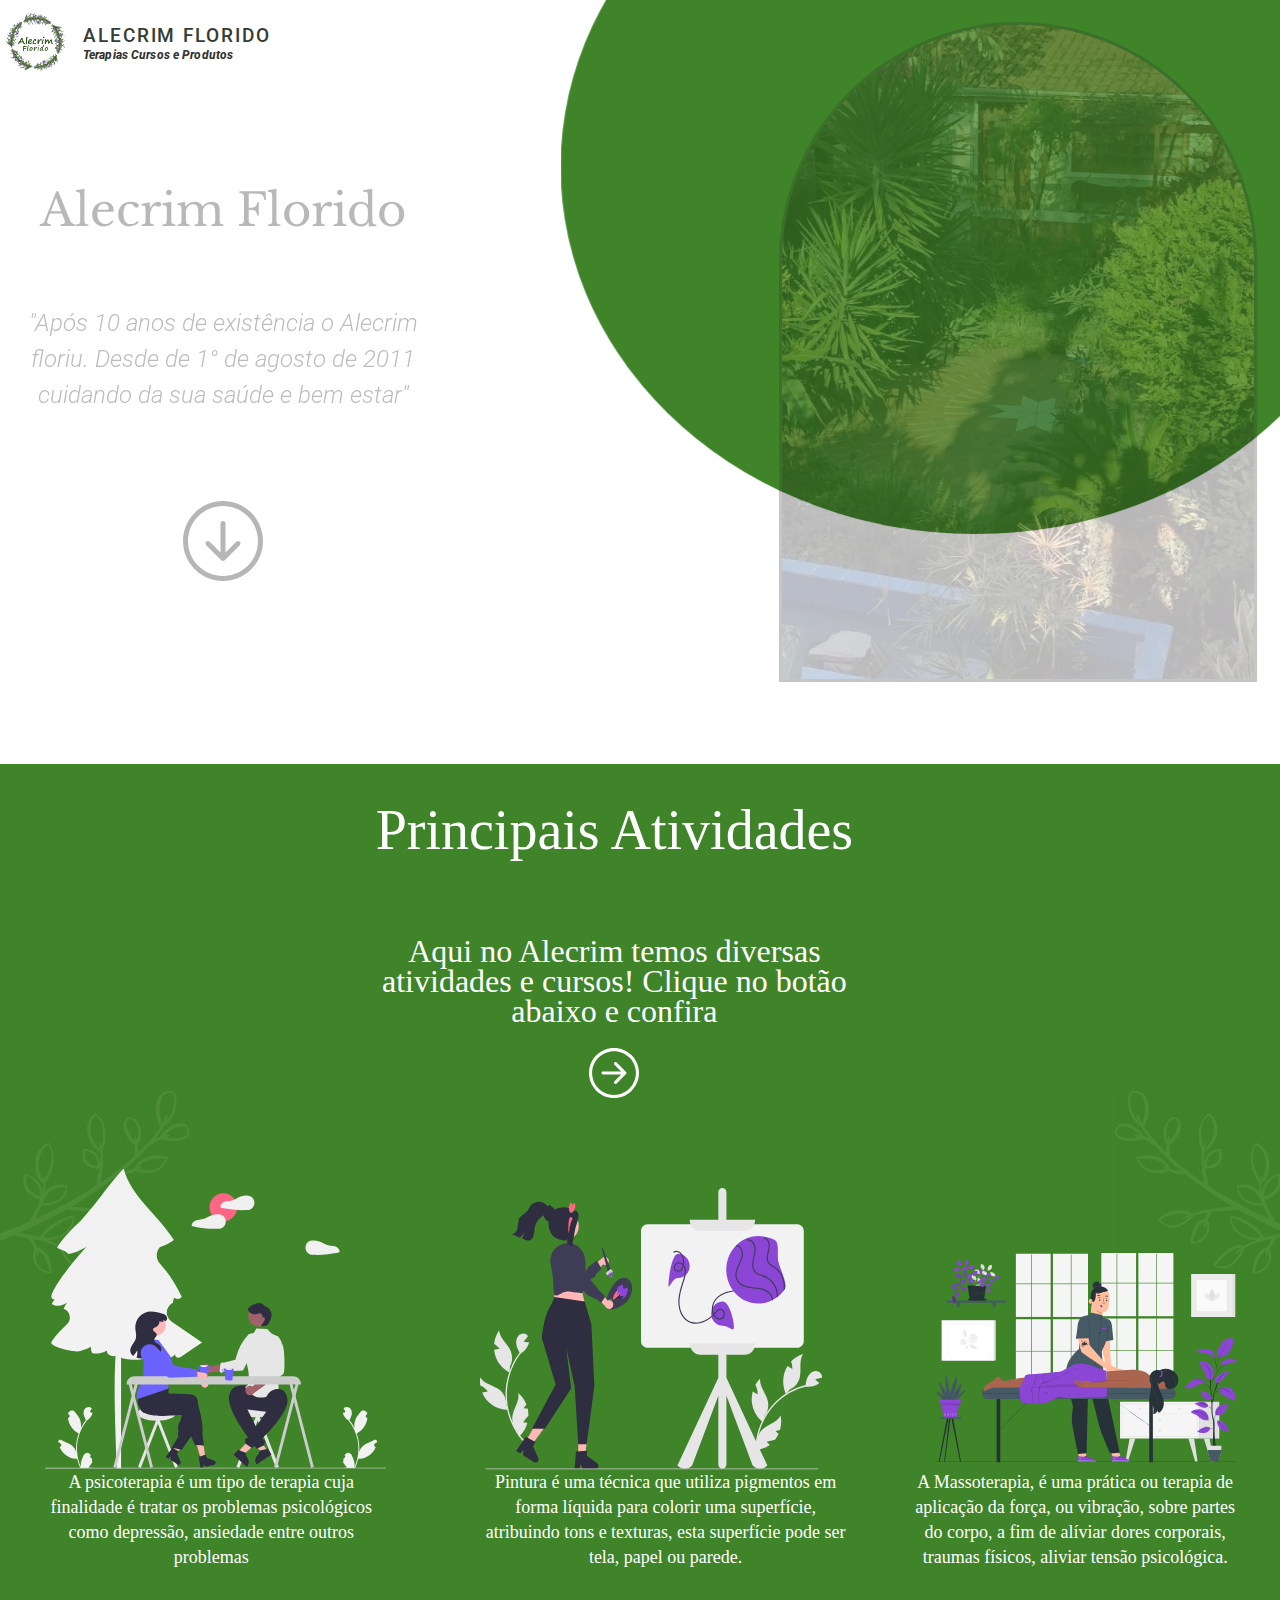
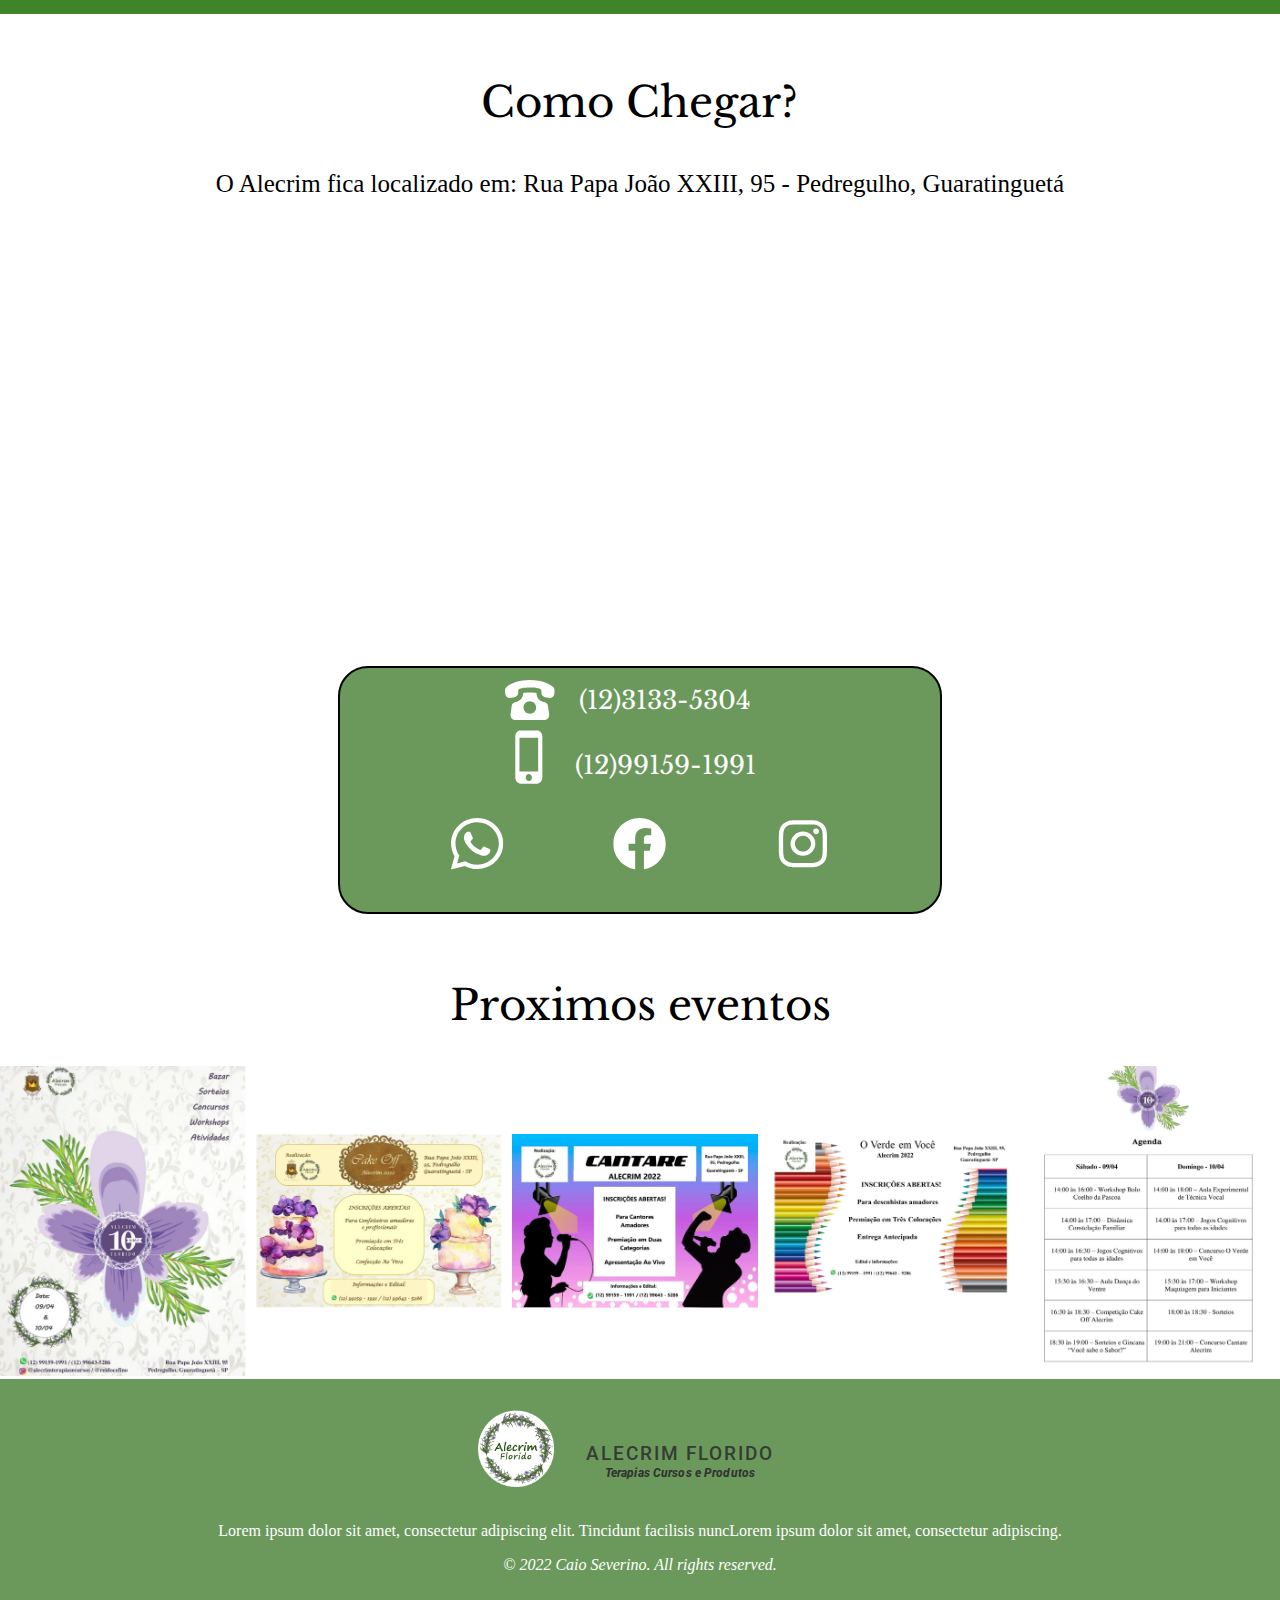
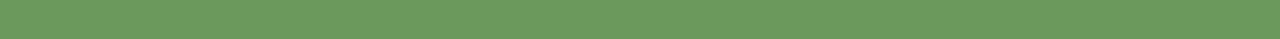
==== commit c6c703ab: "events and img home add" ====
--- a/Site/index.html
+++ b/Site/index.html
@@ -41,7 +41,9 @@
                     </svg> 
                 </a>
         </button>
-                <div class="ret"></div> 
+                <div class="ret">
+                    
+                </div> 
             <div class="eclipse"></div>    
         </section>
 
@@ -667,6 +669,27 @@
             
         </section>
 
+        <section class="events" id="EventsSec">
+            <h2>Proximos eventos</h2>
+            <div class="events-imgs">
+                <div class="evento-img">
+                    <img src="imagens/Events/Arte Principal.jpg" alt="">
+                </div>
+                <div class="evento-img">
+                    <img src="imagens/Events/cake_off.jpg" alt="">
+                </div>
+                <div class="evento-img">
+                    <img src="imagens/Events/cantare.jpg" alt="">
+                </div>
+                <div class="evento-img">
+                    <img src="imagens/Events/verde_em_vc.jpg" alt="">
+                </div>
+                <div class="evento-img">
+                    <img src="imagens/Events/agenda.jpg" alt="">
+                </div>
+        </div>
+        </section>
+
         <footer>
             <div class="footer-logo">
             <img src="imagens/index/mobile/logo-header.png" alt="">
--- a/Site/css/index.css
+++ b/Site/css/index.css
@@ -220,13 +220,17 @@
     left: 50px;
     top: 452px;
 
-    opacity: 0.4;
+    opacity: 1;
     /* Header text */
-
+    background-position: center;
+    background-repeat: no-repeat;
     border: 3px solid #343D33;
     box-sizing: border-box;
+    background-image: url(../imagens/WhatsApp\ Image\ 2022-03-17\ at\ 14.38.13.jpeg);
     border-radius: 338.532px 338.532px 0px 0px;
 }
+
+
 /*=============Ativ=============*/
 .active{
     background-color: #3F8428;
@@ -640,4 +644,31 @@
             margin: 0;
         }
 
+}
+
+.events h2{
+    text-align: center;
+    font-family: 'Libre Baskerville';
+    font-size: 42px;
+}
+.events-imgs{
+    display: flex;
+    flex-direction: column;
+}
+
+@media (min-width:1200px) {
+    .events-imgs{
+        display: flex;
+        flex-direction: row;
+        align-items: center;
+        margin-top: 40px;
+    } 
+}
+.evento-img{
+    width: 350px;
+    margin-right: 10px;
+}
+
+.evento-img img{
+    width: 100%;
 }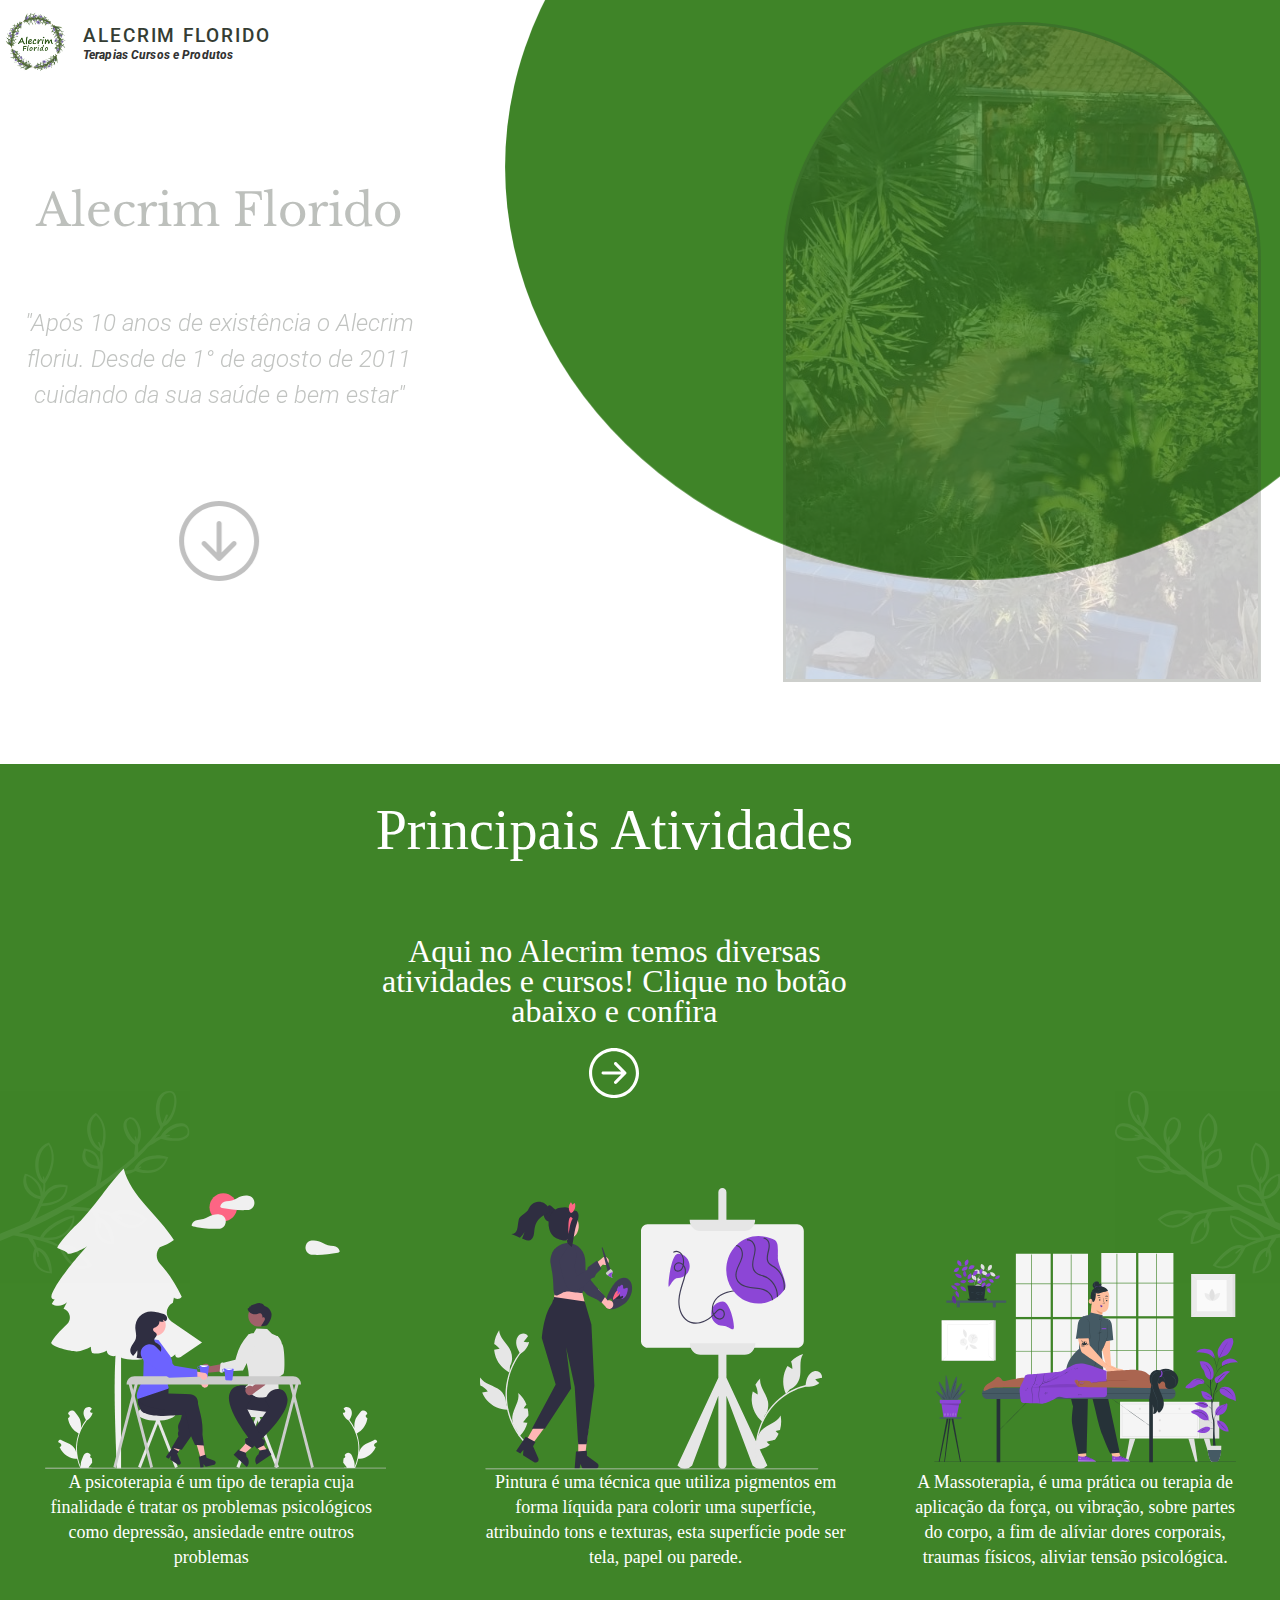
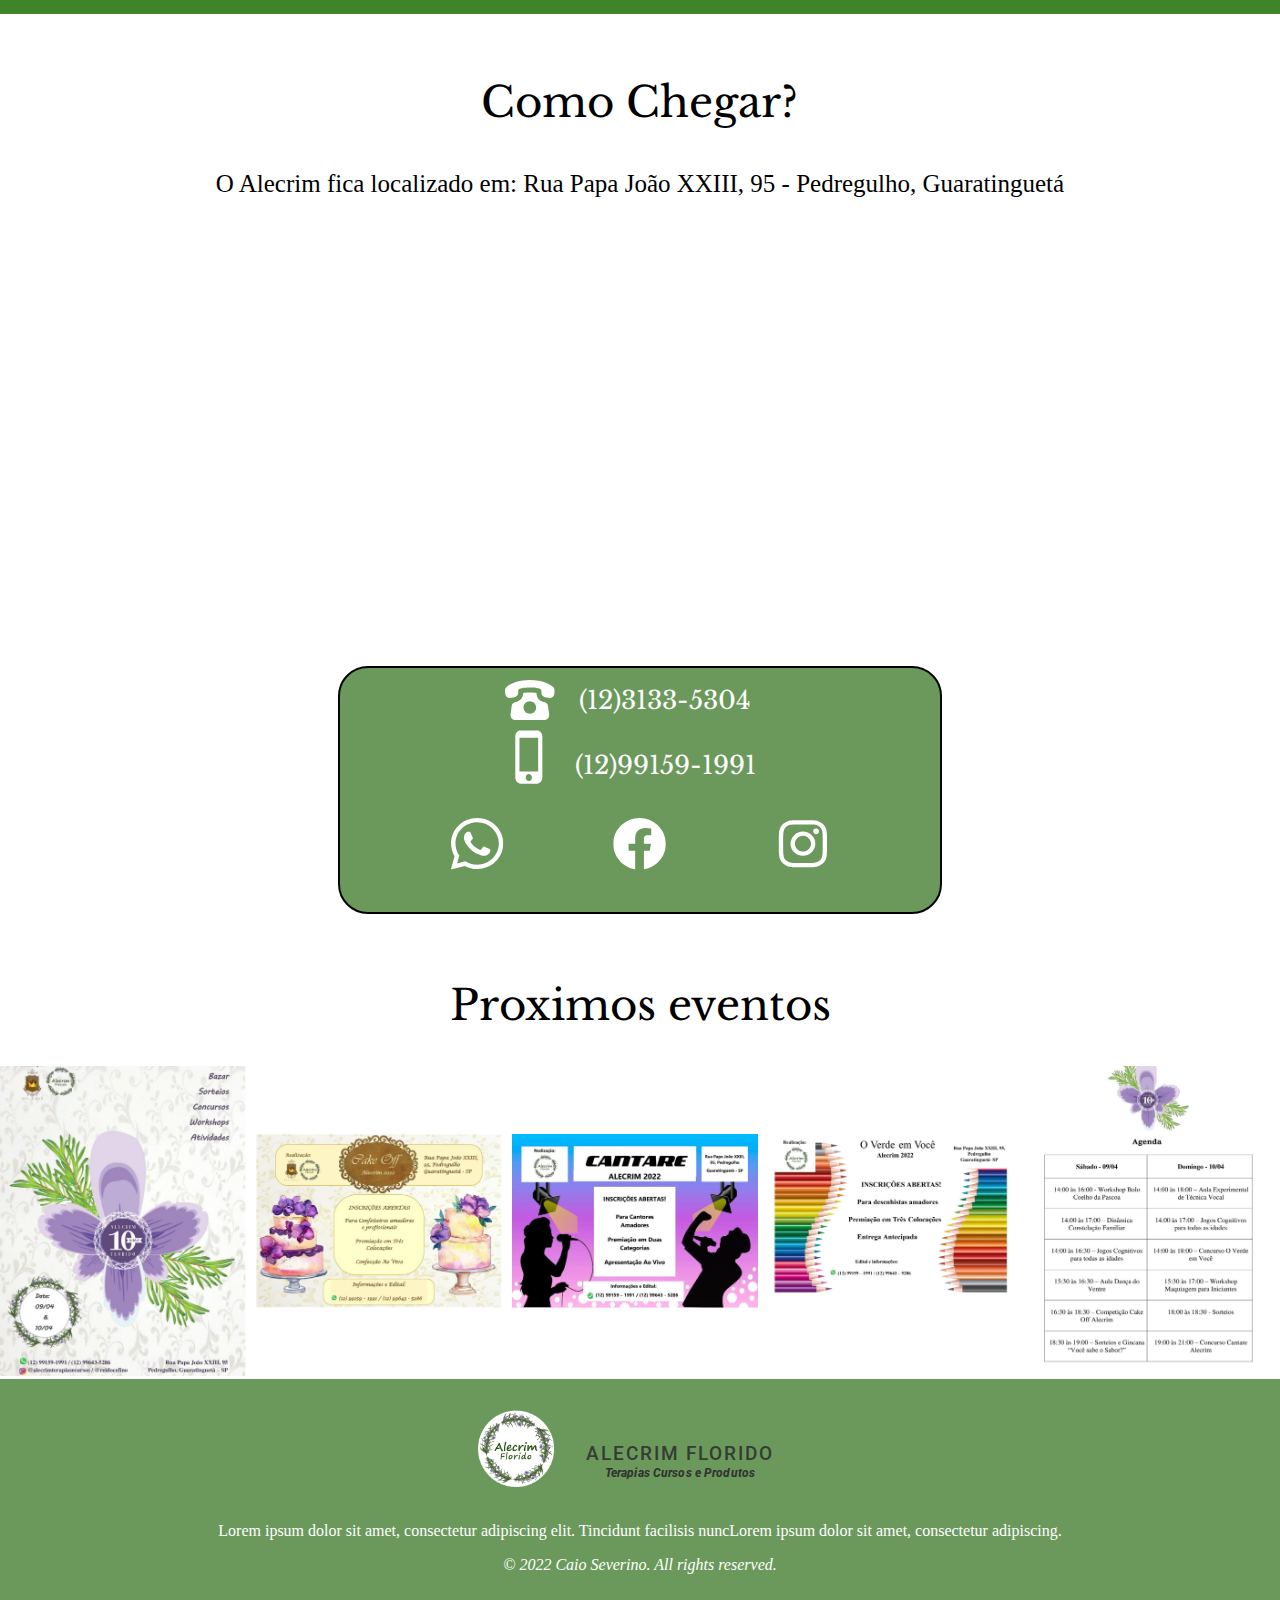
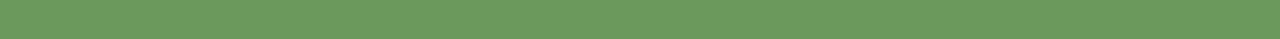
==== commit 06ca9457: "fav and icon fix" ====
--- a/Site/index.html
+++ b/Site/index.html
@@ -7,6 +7,7 @@
         <meta name='viewport' content='width=device-width, initial-scale=1'>
         <link rel="stylesheet" href="reset.css">
         <link rel="stylesheet" href="css/index.css">
+        <link rel="icon" type="image/x-icon" href="/Site/imagens/fav.ico">
         
     </head>
     <body>
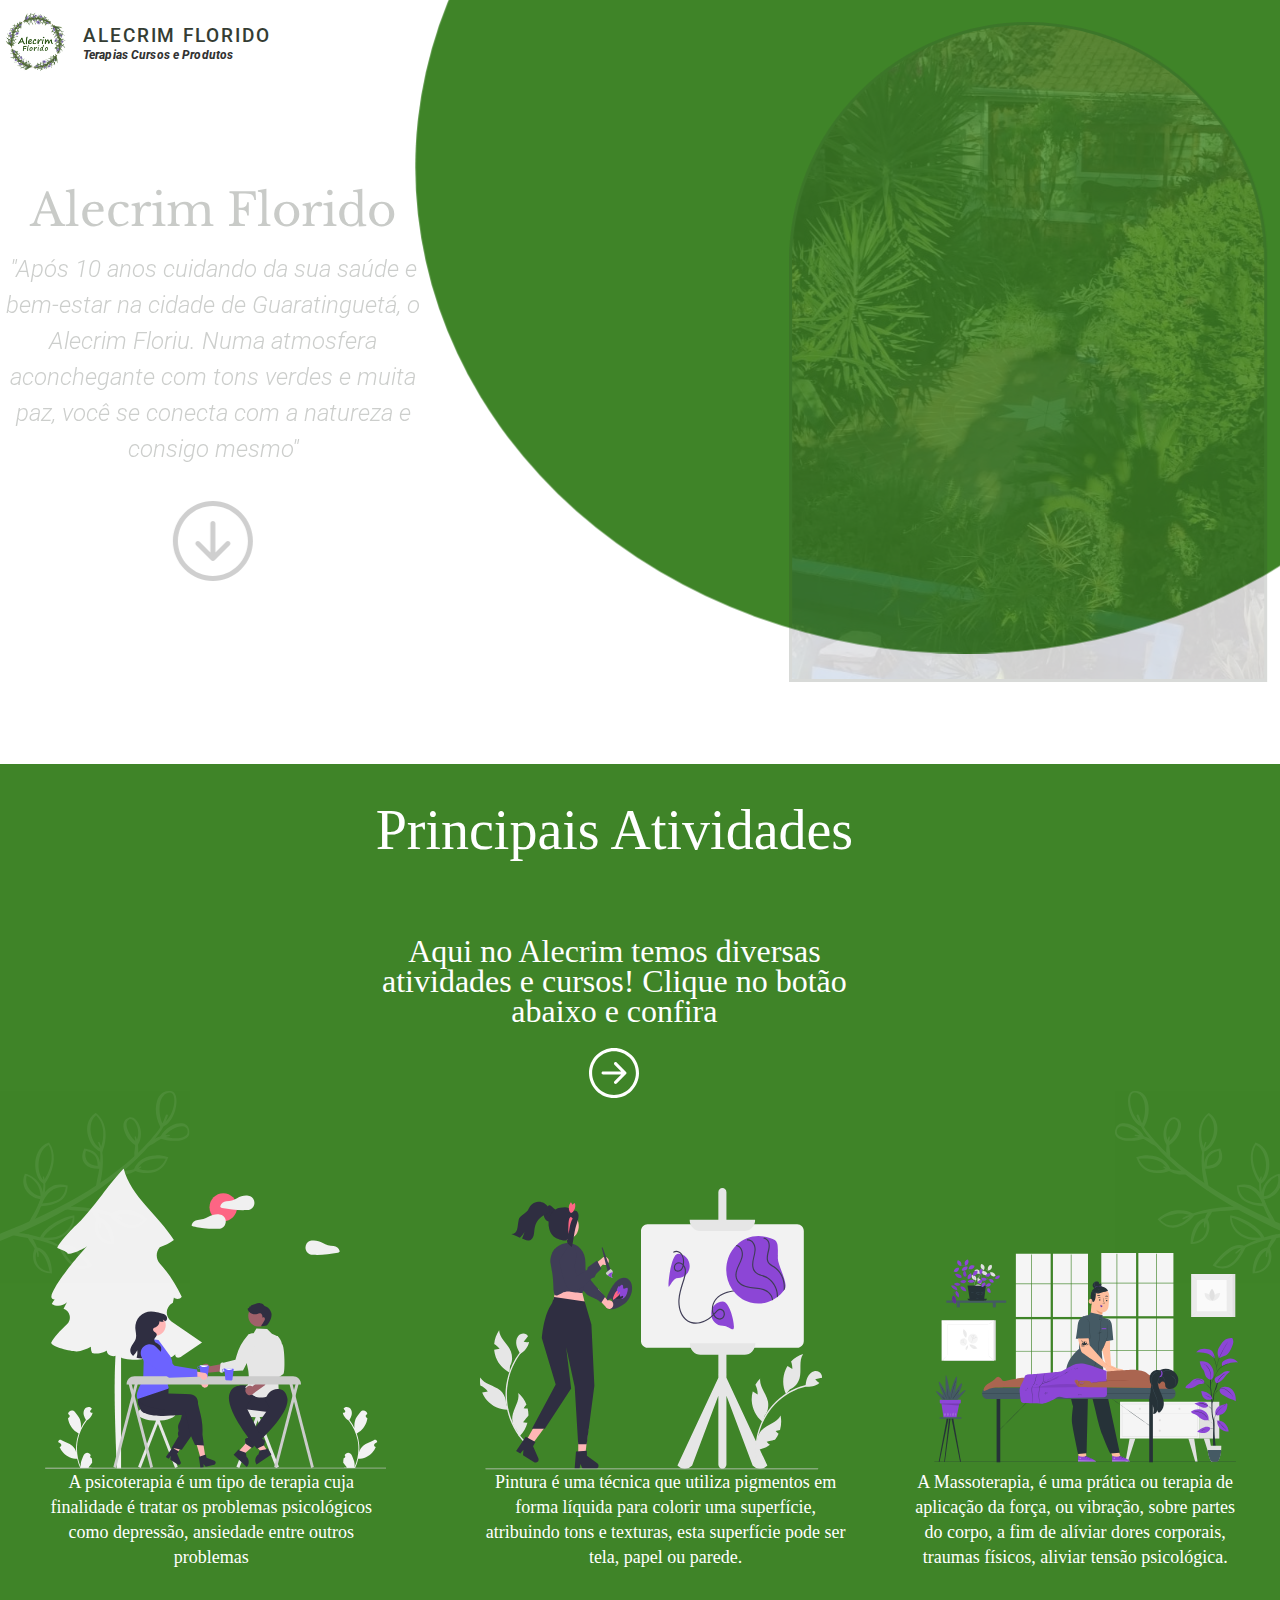
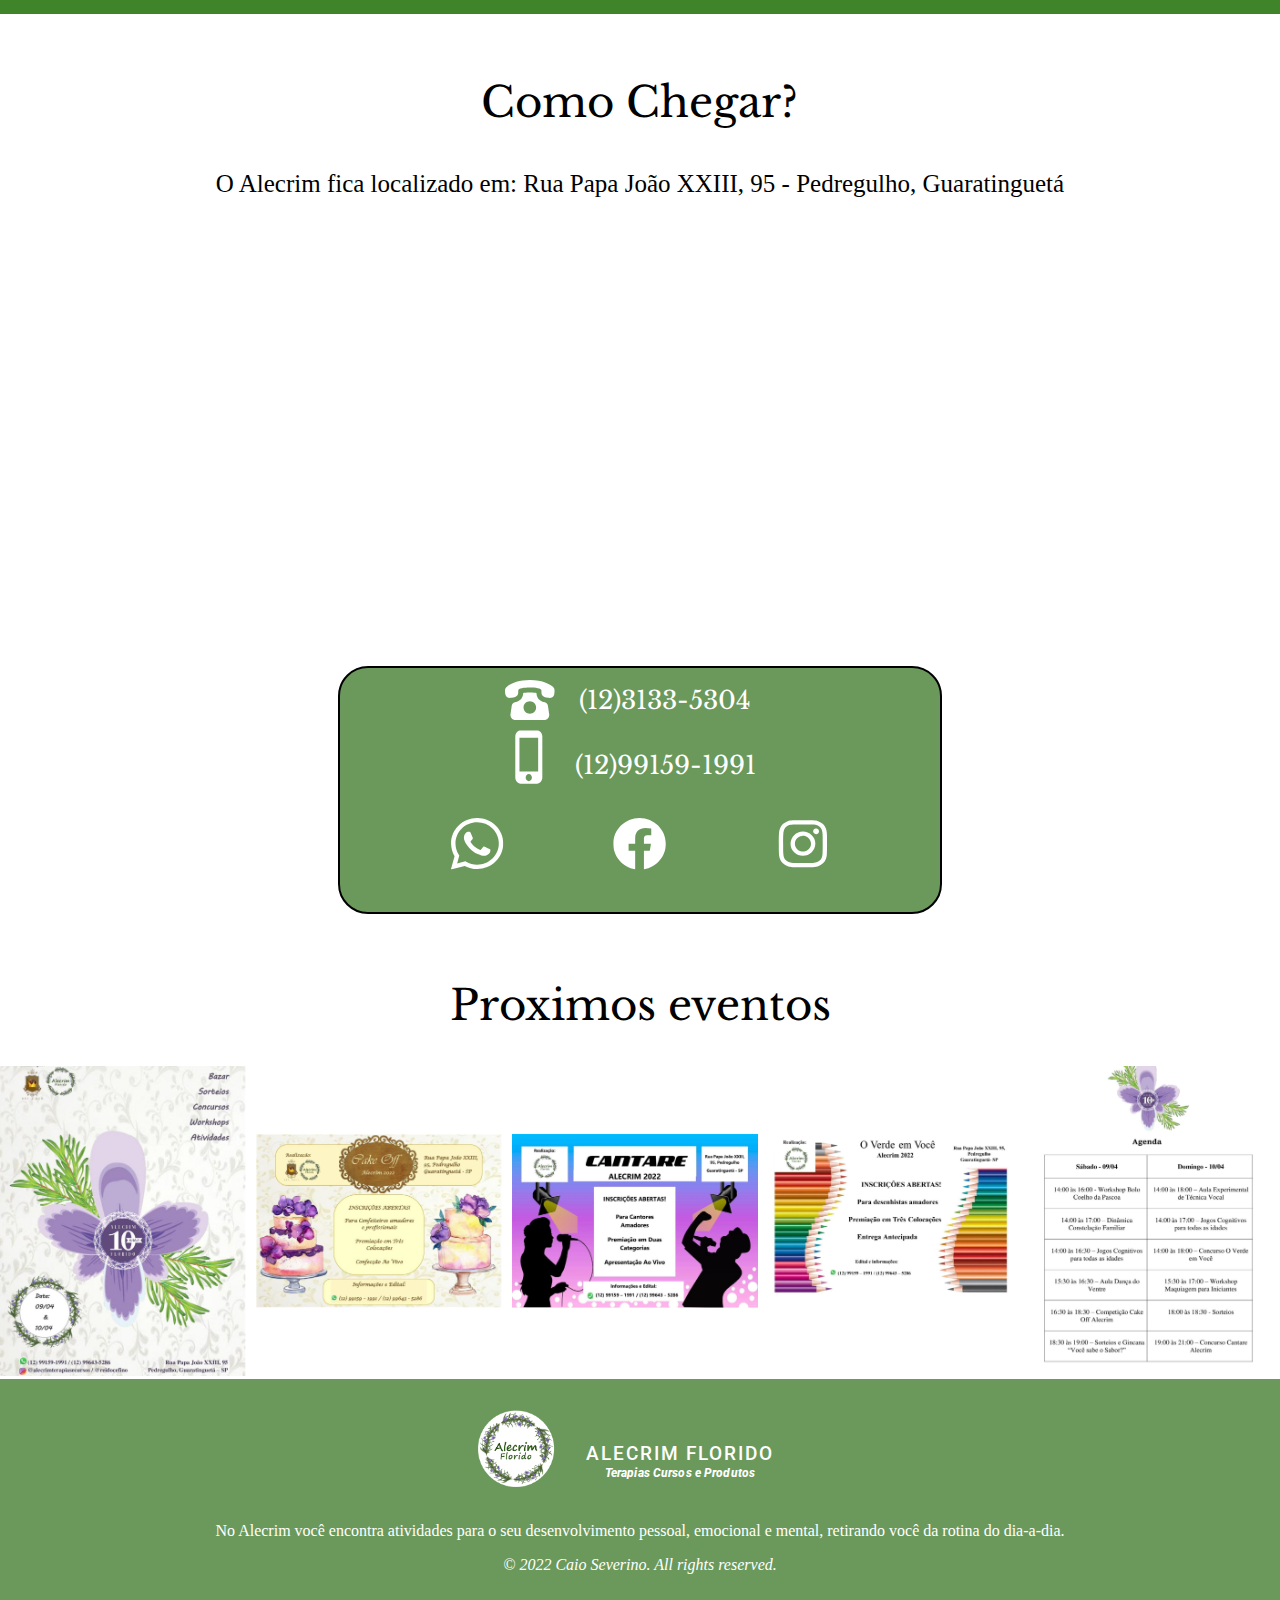
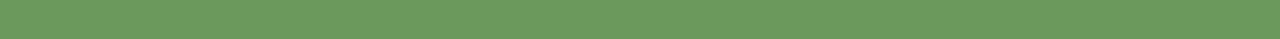
==== commit c3916b6e: "h1 e footer text fix" ====
--- a/Site/index.html
+++ b/Site/index.html
@@ -34,7 +34,7 @@
             
         <section class="inicio"  id="InicioSec">
             <h1>Alecrim Florido</h1>
-            <h4>"Após 10 anos de existência o Alecrim floriu. Desde de 1° de agosto de 2011 cuidando da sua saúde e bem estar"</h4>
+            <h4>"Após 10 anos cuidando da sua saúde e bem-estar na cidade de Guaratinguetá, o Alecrim Floriu. Numa atmosfera aconchegante com tons verdes e muita paz, você se conecta com a natureza e consigo mesmo"</h4>
         <button id="inicio-btn">
                 <a href="#ActiveSec">
                     <svg width="80" height="80" viewBox="0 0 80 80" href="#ActiveSec" fill="none" xmlns="http://www.w3.org/2000/svg">
@@ -699,7 +699,7 @@
                 <h3>Terapias Cursos e Produtos</h3>
             </div>
         </div>
-            <h4>Lorem ipsum dolor sit amet, consectetur adipiscing elit. Tincidunt facilisis nuncLorem ipsum dolor sit amet, consectetur adipiscing.</h4>
+            <h4>No Alecrim você encontra atividades para o seu desenvolvimento pessoal, emocional e mental, retirando você da rotina do dia-a-dia.</h4>
             <h5>© 2022 Caio Severino. All rights reserved.</h5>
         </footer>
     </body>
--- a/Site/css/index.css
+++ b/Site/css/index.css
@@ -390,7 +390,12 @@
     margin-top: 10px;
     font-style: italic;
 }
-
+footer .nome-logo h1{
+    color: white;
+}
+footer .nome-logo h3{
+    color: white;
+}
 @media (min-width:600px){
     .inicio h1{
         margin: 30px auto 0 auto;
